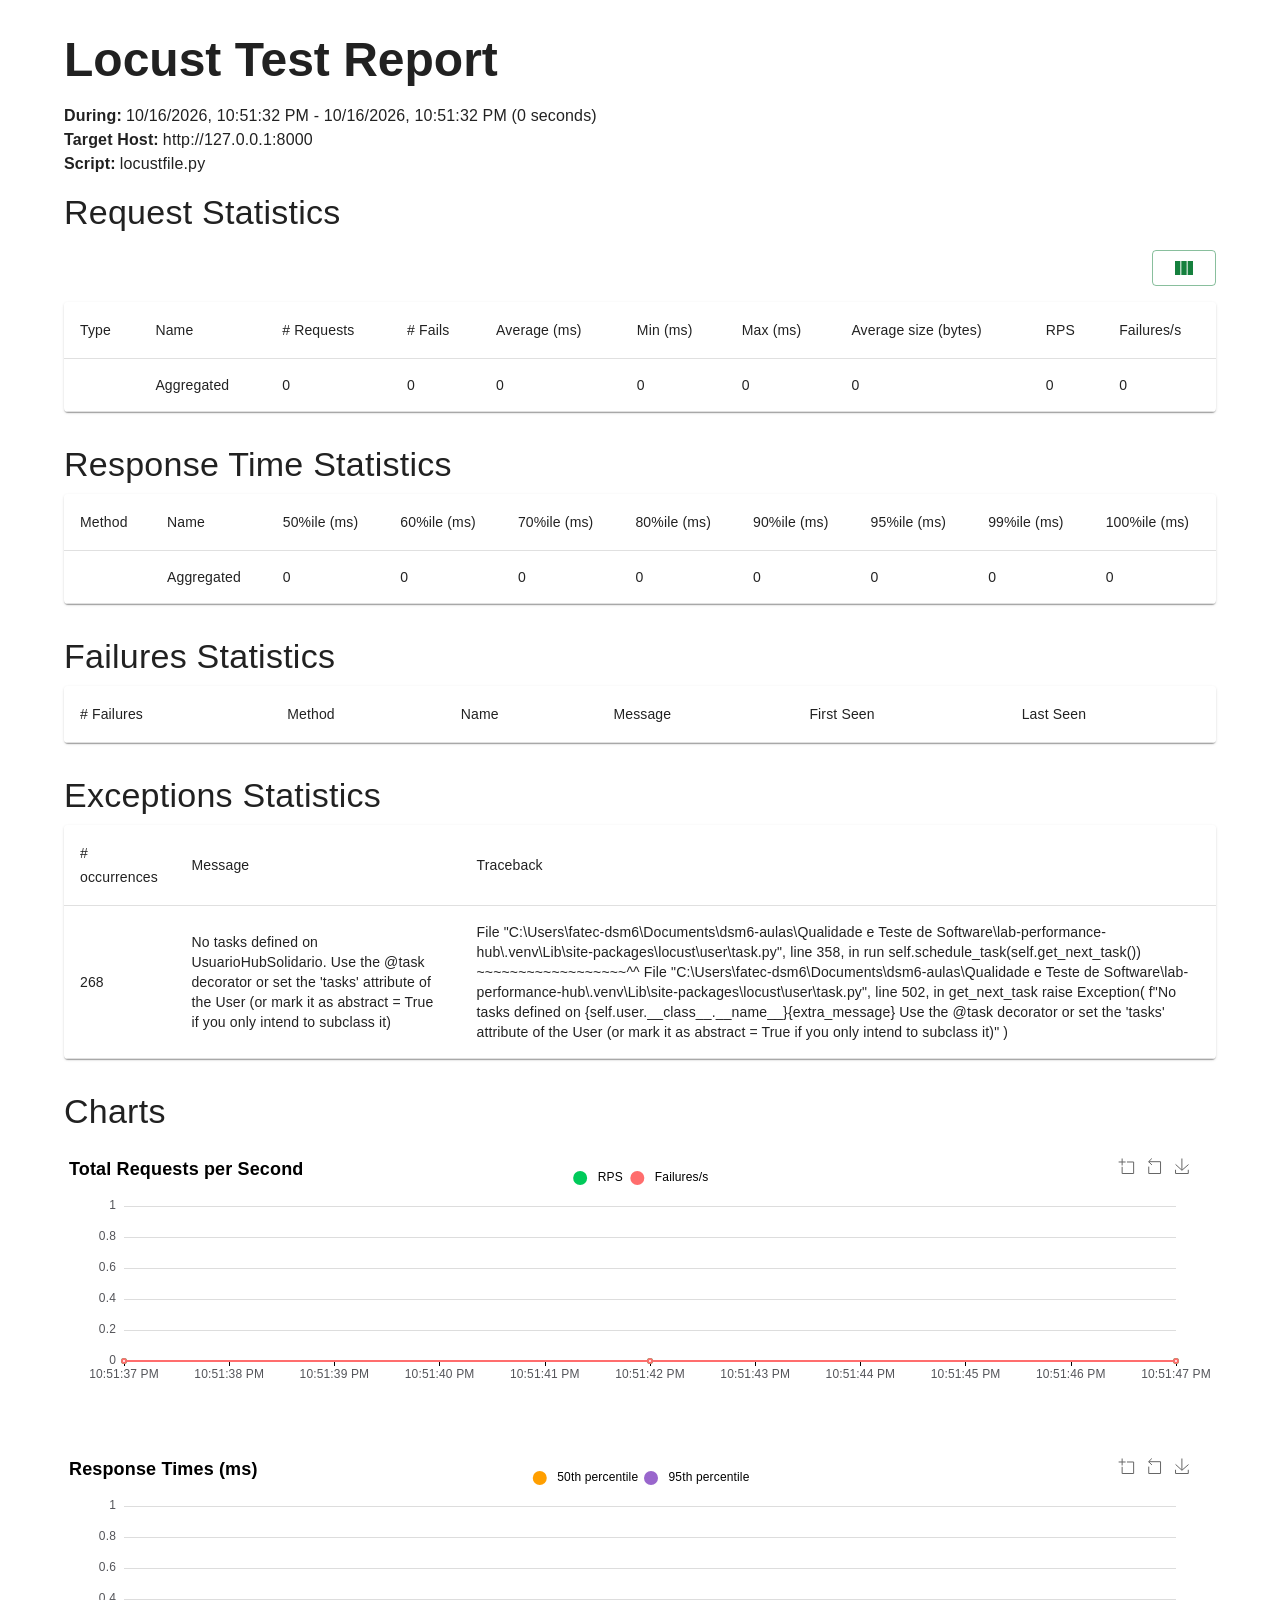
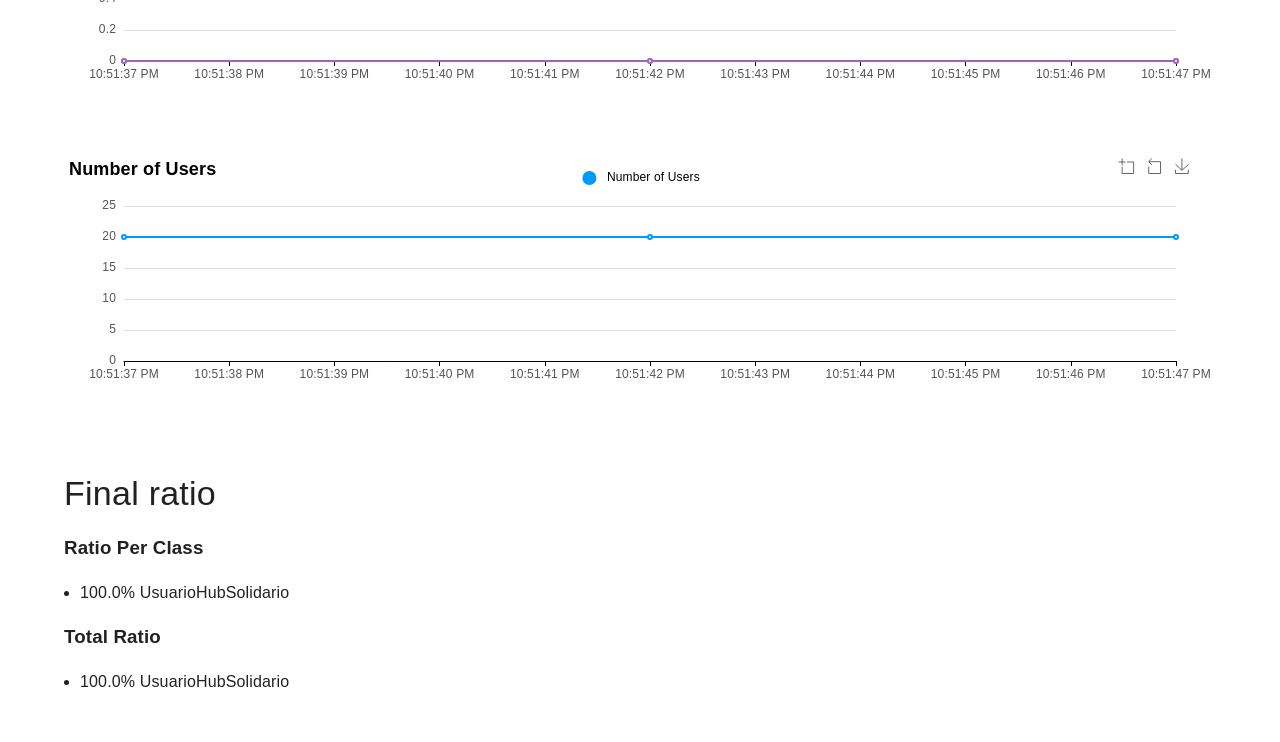
==== Qualidade e Teste de Software/lab-performance-hub/relatorio_otimizado.html @ 02cba09c ":sparkles: feat: adicao do arquivo test" ====
<!DOCTYPE html>
<html lang="en">
  
  <head>
    <meta charset="utf-8" />
    <link rel="shortcut icon" href="../../assets/favicon-light.png" media="(prefers-color-scheme: light)">
    <link rel="shortcut icon" href="../../assets/favicon-dark.png" media="(prefers-color-scheme: dark)">
    <meta name="viewport" content="width=device-width, initial-scale=1" />
    <meta name="theme-color" content="#000000" />

    <title>Locust</title>
    <script type="module" crossorigin>var e=Object.create,t=Object.defineProperty,n=Object.getOwnPropertyDescriptor,r=Object.getOwnPropertyNames,i=Object.getPrototypeOf,o=Object.prototype.hasOwnProperty,a=(e,t)=>()=>(t||(e((t={exports:{}}).exports,t),e=null),t.exports),s=(e,n)=>{let r={};for(var i in e)t(r,i,{get:e[i],enumerable:!0});return n||t(r,Symbol.toStringTag,{value:"Module"}),r},l=(a,s,l)=>(l=null!=a?e(i(a)):{},((e,i,a,s)=>{if(i&&"object"==typeof i||"function"==typeof i)for(var l,u=r(i),c=0,d=u.length;c<d;c++)l=u[c],o.call(e,l)||l===a||t(e,l,{get:(e=>i[e]).bind(null,l),enumerable:!(s=n(i,l))||s.enumerable});return e})(!s&&a&&a.__esModule?l:t(l,"default",{value:a,enumerable:!0}),a));!function(){const e=document.createElement("link").relList;if(!(e&&e.supports&&e.supports("modulepreload"))){for(const e of document.querySelectorAll('link[rel="modulepreload"]'))t(e);new MutationObserver(e=>{for(const n of e)if("childList"===n.type)for(const e of n.addedNodes)"LINK"===e.tagName&&"modulepreload"===e.rel&&t(e)}).observe(document,{childList:!0,subtree:!0})}function t(e){if(e.ep)return;e.ep=!0;const t=function(e){const t={};return e.integrity&&(t.integrity=e.integrity),e.referrerPolicy&&(t.referrerPolicy=e.referrerPolicy),"use-credentials"===e.crossOrigin?t.credentials="include":"anonymous"===e.crossOrigin?t.credentials="omit":t.credentials="same-origin",t}(e);fetch(e.href,t)}}();var u=a(e=>{function t(e,t){var n=e.length;e.push(t);e:for(;0<n;){var r=n-1>>>1,o=e[r];if(!(0<i(o,t)))break e;e[r]=t,e[n]=o,n=r}}function n(e){return 0===e.length?null:e[0]}function r(e){if(0===e.length)return null;var t=e[0],n=e.pop();if(n!==t){e[0]=n;e:for(var r=0,o=e.length,a=o>>>1;r<a;){var s=2*(r+1)-1,l=e[s],u=s+1,c=e[u];if(0>i(l,n))u<o&&0>i(c,l)?(e[r]=c,e[u]=n,r=u):(e[r]=l,e[s]=n,r=s);else{if(!(u<o&&0>i(c,n)))break e;e[r]=c,e[u]=n,r=u}}}return t}function i(e,t){var n=e.sortIndex-t.sortIndex;return 0!==n?n:e.id-t.id}if(e.unstable_now=void 0,"object"==typeof performance&&"function"==typeof performance.now){var o=performance;e.unstable_now=function(){return o.now()}}else{var a=Date,s=a.now();e.unstable_now=function(){return a.now()-s}}var l=[],u=[],c=1,d=null,f=3,h=!1,p=!1,g=!1,m=!1,y="function"==typeof setTimeout?setTimeout:null,v="function"==typeof clearTimeout?clearTimeout:null,b="undefined"!=typeof setImmediate?setImmediate:null;function x(e){for(var i=n(u);null!==i;){if(null===i.callback)r(u);else{if(!(i.startTime<=e))break;r(u),i.sortIndex=i.expirationTime,t(l,i)}i=n(u)}}function _(e){if(g=!1,x(e),!p)if(null!==n(l))p=!0,S||(S=!0,w());else{var t=n(u);null!==t&&A(_,t.startTime-e)}}var w,S=!1,k=-1,C=5,T=-1;function M(){return!!m||!(e.unstable_now()-T<C)}function I(){if(m=!1,S){var t=e.unstable_now();T=t;var i=!0;try{e:{p=!1,g&&(g=!1,v(k),k=-1),h=!0;var o=f;try{t:{for(x(t),d=n(l);null!==d&&!(d.expirationTime>t&&M());){var a=d.callback;if("function"==typeof a){d.callback=null,f=d.priorityLevel;var s=a(d.expirationTime<=t);if(t=e.unstable_now(),"function"==typeof s){d.callback=s,x(t),i=!0;break t}d===n(l)&&r(l),x(t)}else r(l);d=n(l)}if(null!==d)i=!0;else{var c=n(u);null!==c&&A(_,c.startTime-t),i=!1}}break e}finally{d=null,f=o,h=!1}i=void 0}}finally{i?w():S=!1}}}if("function"==typeof b)w=function(){b(I)};else if("undefined"!=typeof MessageChannel){var P=new MessageChannel,D=P.port2;P.port1.onmessage=I,w=function(){D.postMessage(null)}}else w=function(){y(I,0)};function A(t,n){k=y(function(){t(e.unstable_now())},n)}e.unstable_IdlePriority=5,e.unstable_ImmediatePriority=1,e.unstable_LowPriority=4,e.unstable_NormalPriority=3,e.unstable_Profiling=null,e.unstable_UserBlockingPriority=2,e.unstable_cancelCallback=function(e){e.callback=null},e.unstable_forceFrameRate=function(e){0>e||125<e?console.error("forceFrameRate takes a positive int between 0 and 125, forcing frame rates higher than 125 fps is not supported"):C=0<e?Math.floor(1e3/e):5},e.unstable_getCurrentPriorityLevel=function(){return f},e.unstable_next=function(e){switch(f){case 1:case 2:case 3:var t=3;break;default:t=f}var n=f;f=t;try{return e()}finally{f=n}},e.unstable_requestPaint=function(){m=!0},e.unstable_runWithPriority=function(e,t){switch(e){case 1:case 2:case 3:case 4:case 5:break;default:e=3}var n=f;f=e;try{return t()}finally{f=n}},e.unstable_scheduleCallback=function(r,i,o){var a=e.unstable_now();switch("object"==typeof o&&null!==o?o="number"==typeof(o=o.delay)&&0<o?a+o:a:o=a,r){case 1:var s=-1;break;case 2:s=250;break;case 5:s=1073741823;break;case 4:s=1e4;break;default:s=5e3}return r={id:c++,callback:i,priorityLevel:r,startTime:o,expirationTime:s=o+s,sortIndex:-1},o>a?(r.sortIndex=o,t(u,r),null===n(l)&&r===n(u)&&(g?(v(k),k=-1):g=!0,A(_,o-a))):(r.sortIndex=s,t(l,r),p||h||(p=!0,S||(S=!0,w()))),r},e.unstable_shouldYield=M,e.unstable_wrapCallback=function(e){var t=f;return function(){var n=f;f=t;try{return e.apply(this,arguments)}finally{f=n}}}}),c=a((e,t)=>{t.exports=u()}),d=a(e=>{var t=Symbol.for("react.transitional.element"),n=Symbol.for("react.portal"),r=Symbol.for("react.fragment"),i=Symbol.for("react.strict_mode"),o=Symbol.for("react.profiler"),a=Symbol.for("react.consumer"),s=Symbol.for("react.context"),l=Symbol.for("react.forward_ref"),u=Symbol.for("react.suspense"),c=Symbol.for("react.memo"),d=Symbol.for("react.lazy"),f=Symbol.for("react.activity"),h=Symbol.iterator;var p={isMounted:function(){return!1},enqueueForceUpdate:function(){},enqueueReplaceState:function(){},enqueueSetState:function(){}},g=Object.assign,m={};function y(e,t,n){this.props=e,this.context=t,this.refs=m,this.updater=n||p}function v(){}function b(e,t,n){this.props=e,this.context=t,this.refs=m,this.updater=n||p}y.prototype.isReactComponent={},y.prototype.setState=function(e,t){if("object"!=typeof e&&"function"!=typeof e&&null!=e)throw Error("takes an object of state variables to update or a function which returns an object of state variables.");this.updater.enqueueSetState(this,e,t,"setState")},y.prototype.forceUpdate=function(e){this.updater.enqueueForceUpdate(this,e,"forceUpdate")},v.prototype=y.prototype;var x=b.prototype=new v;x.constructor=b,g(x,y.prototype),x.isPureReactComponent=!0;var _=Array.isArray;function w(){}var S={H:null,A:null,T:null,S:null},k=Object.prototype.hasOwnProperty;function C(e,n,r){var i=r.ref;return{$$typeof:t,type:e,key:n,ref:void 0!==i?i:null,props:r}}function T(e){return"object"==typeof e&&null!==e&&e.$$typeof===t}var M=/\/+/g;function I(e,t){return"object"==typeof e&&null!==e&&null!=e.key?function(e){var t={"=":"=0",":":"=2"};return"$"+e.replace(/[=:]/g,function(e){return t[e]})}(""+e.key):t.toString(36)}function P(e,r,i,o,a){var s=typeof e;"undefined"!==s&&"boolean"!==s||(e=null);var l,u,c=!1;if(null===e)c=!0;else switch(s){case"bigint":case"string":case"number":c=!0;break;case"object":switch(e.$$typeof){case t:case n:c=!0;break;case d:return P((c=e._init)(e._payload),r,i,o,a)}}if(c)return a=a(e),c=""===o?"."+I(e,0):o,_(a)?(i="",null!=c&&(i=c.replace(M,"$&/")+"/"),P(a,r,i,"",function(e){return e})):null!=a&&(T(a)&&(l=a,u=i+(null==a.key||e&&e.key===a.key?"":(""+a.key).replace(M,"$&/")+"/")+c,a=C(l.type,u,l.props)),r.push(a)),1;c=0;var f,p=""===o?".":o+":";if(_(e))for(var g=0;g<e.length;g++)c+=P(o=e[g],r,i,s=p+I(o,g),a);else if("function"==typeof(g=null===(f=e)||"object"!=typeof f?null:"function"==typeof(f=h&&f[h]||f["@@iterator"])?f:null))for(e=g.call(e),g=0;!(o=e.next()).done;)c+=P(o=o.value,r,i,s=p+I(o,g++),a);else if("object"===s){if("function"==typeof e.then)return P(function(e){switch(e.status){case"fulfilled":return e.value;case"rejected":throw e.reason;default:switch("string"==typeof e.status?e.then(w,w):(e.status="pending",e.then(function(t){"pending"===e.status&&(e.status="fulfilled",e.value=t)},function(t){"pending"===e.status&&(e.status="rejected",e.reason=t)})),e.status){case"fulfilled":return e.value;case"rejected":throw e.reason}}throw e}(e),r,i,o,a);throw r=String(e),Error("Objects are not valid as a React child (found: "+("[object Object]"===r?"object with keys {"+Object.keys(e).join(", ")+"}":r)+"). If you meant to render a collection of children, use an array instead.")}return c}function D(e,t,n){if(null==e)return e;var r=[],i=0;return P(e,r,"","",function(e){return t.call(n,e,i++)}),r}function A(e){if(-1===e._status){var t=e._result;(t=t()).then(function(t){0!==e._status&&-1!==e._status||(e._status=1,e._result=t)},function(t){0!==e._status&&-1!==e._status||(e._status=2,e._result=t)}),-1===e._status&&(e._status=0,e._result=t)}if(1===e._status)return e._result.default;throw e._result}var E="function"==typeof reportError?reportError:function(e){if("object"==typeof window&&"function"==typeof window.ErrorEvent){var t=new window.ErrorEvent("error",{bubbles:!0,cancelable:!0,message:"object"==typeof e&&null!==e&&"string"==typeof e.message?String(e.message):String(e),error:e});if(!window.dispatchEvent(t))return}else if("object"==typeof process&&"function"==typeof process.emit)return void process.emit("uncaughtException",e);console.error(e)},L={map:D,forEach:function(e,t,n){D(e,function(){t.apply(this,arguments)},n)},count:function(e){var t=0;return D(e,function(){t++}),t},toArray:function(e){return D(e,function(e){return e})||[]},only:function(e){if(!T(e))throw Error("React.Children.only expected to receive a single React element child.");return e}};e.Activity=f,e.Children=L,e.Component=y,e.Fragment=r,e.Profiler=o,e.PureComponent=b,e.StrictMode=i,e.Suspense=u,e.__CLIENT_INTERNALS_DO_NOT_USE_OR_WARN_USERS_THEY_CANNOT_UPGRADE=S,e.__COMPILER_RUNTIME={__proto__:null,c:function(e){return S.H.useMemoCache(e)}},e.cache=function(e){return function(){return e.apply(null,arguments)}},e.cacheSignal=function(){return null},e.cloneElement=function(e,t,n){if(null==e)throw Error("The argument must be a React element, but you passed "+e+".");var r=g({},e.props),i=e.key;if(null!=t)for(o in void 0!==t.key&&(i=""+t.key),t)!k.call(t,o)||"key"===o||"__self"===o||"__source"===o||"ref"===o&&void 0===t.ref||(r[o]=t[o]);var o=arguments.length-2;if(1===o)r.children=n;else if(1<o){for(var a=Array(o),s=0;s<o;s++)a[s]=arguments[s+2];r.children=a}return C(e.type,i,r)},e.createContext=function(e){return(e={$$typeof:s,_currentValue:e,_currentValue2:e,_threadCount:0,Provider:null,Consumer:null}).Provider=e,e.Consumer={$$typeof:a,_context:e},e},e.createElement=function(e,t,n){var r,i={},o=null;if(null!=t)for(r in void 0!==t.key&&(o=""+t.key),t)k.call(t,r)&&"key"!==r&&"__self"!==r&&"__source"!==r&&(i[r]=t[r]);var a=arguments.length-2;if(1===a)i.children=n;else if(1<a){for(var s=Array(a),l=0;l<a;l++)s[l]=arguments[l+2];i.children=s}if(e&&e.defaultProps)for(r in a=e.defaultProps)void 0===i[r]&&(i[r]=a[r]);return C(e,o,i)},e.createRef=function(){return{current:null}},e.forwardRef=function(e){return{$$typeof:l,render:e}},e.isValidElement=T,e.lazy=function(e){return{$$typeof:d,_payload:{_status:-1,_result:e},_init:A}},e.memo=function(e,t){return{$$typeof:c,type:e,compare:void 0===t?null:t}},e.startTransition=function(e){var t=S.T,n={};S.T=n;try{var r=e(),i=S.S;null!==i&&i(n,r),"object"==typeof r&&null!==r&&"function"==typeof r.then&&r.then(w,E)}catch(yy){E(yy)}finally{null!==t&&null!==n.types&&(t.types=n.types),S.T=t}},e.unstable_useCacheRefresh=function(){return S.H.useCacheRefresh()},e.use=function(e){return S.H.use(e)},e.useActionState=function(e,t,n){return S.H.useActionState(e,t,n)},e.useCallback=function(e,t){return S.H.useCallback(e,t)},e.useContext=function(e){return S.H.useContext(e)},e.useDebugValue=function(){},e.useDeferredValue=function(e,t){return S.H.useDeferredValue(e,t)},e.useEffect=function(e,t){return S.H.useEffect(e,t)},e.useEffectEvent=function(e){return S.H.useEffectEvent(e)},e.useId=function(){return S.H.useId()},e.useImperativeHandle=function(e,t,n){return S.H.useImperativeHandle(e,t,n)},e.useInsertionEffect=function(e,t){return S.H.useInsertionEffect(e,t)},e.useLayoutEffect=function(e,t){return S.H.useLayoutEffect(e,t)},e.useMemo=function(e,t){return S.H.useMemo(e,t)},e.useOptimistic=function(e,t){return S.H.useOptimistic(e,t)},e.useReducer=function(e,t,n){return S.H.useReducer(e,t,n)},e.useRef=function(e){return S.H.useRef(e)},e.useState=function(e){return S.H.useState(e)},e.useSyncExternalStore=function(e,t,n){return S.H.useSyncExternalStore(e,t,n)},e.useTransition=function(){return S.H.useTransition()},e.version="19.2.7"}),f=a((e,t)=>{t.exports=d()}),h=a(e=>{var t=f();function n(e){var t="https://react.dev/errors/"+e;if(1<arguments.length){t+="?args[]="+encodeURIComponent(arguments[1]);for(var n=2;n<arguments.length;n++)t+="&args[]="+encodeURIComponent(arguments[n])}return"Minified React error #"+e+"; visit "+t+" for the full message or use the non-minified dev environment for full errors and additional helpful warnings."}function r(){}var i={d:{f:r,r:function(){throw Error(n(522))},D:r,C:r,L:r,m:r,X:r,S:r,M:r},p:0,findDOMNode:null},o=Symbol.for("react.portal");var a=t.__CLIENT_INTERNALS_DO_NOT_USE_OR_WARN_USERS_THEY_CANNOT_UPGRADE;function s(e,t){return"font"===e?"":"string"==typeof t?"use-credentials"===t?t:"":void 0}e.__DOM_INTERNALS_DO_NOT_USE_OR_WARN_USERS_THEY_CANNOT_UPGRADE=i,e.createPortal=function(e,t){var r=2<arguments.length&&void 0!==arguments[2]?arguments[2]:null;if(!t||1!==t.nodeType&&9!==t.nodeType&&11!==t.nodeType)throw Error(n(299));return function(e,t,n){var r=3<arguments.length&&void 0!==arguments[3]?arguments[3]:null;return{$$typeof:o,key:null==r?null:""+r,children:e,containerInfo:t,implementation:n}}(e,t,null,r)},e.flushSync=function(e){var t=a.T,n=i.p;try{if(a.T=null,i.p=2,e)return e()}finally{a.T=t,i.p=n,i.d.f()}},e.preconnect=function(e,t){"string"==typeof e&&(t?t="string"==typeof(t=t.crossOrigin)?"use-credentials"===t?t:"":void 0:t=null,i.d.C(e,t))},e.prefetchDNS=function(e){"string"==typeof e&&i.d.D(e)},e.preinit=function(e,t){if("string"==typeof e&&t&&"string"==typeof t.as){var n=t.as,r=s(n,t.crossOrigin),o="string"==typeof t.integrity?t.integrity:void 0,a="string"==typeof t.fetchPriority?t.fetchPriority:void 0;"style"===n?i.d.S(e,"string"==typeof t.precedence?t.precedence:void 0,{crossOrigin:r,integrity:o,fetchPriority:a}):"script"===n&&i.d.X(e,{crossOrigin:r,integrity:o,fetchPriority:a,nonce:"string"==typeof t.nonce?t.nonce:void 0})}},e.preinitModule=function(e,t){if("string"==typeof e)if("object"==typeof t&&null!==t){if(null==t.as||"script"===t.as){var n=s(t.as,t.crossOrigin);i.d.M(e,{crossOrigin:n,integrity:"string"==typeof t.integrity?t.integrity:void 0,nonce:"string"==typeof t.nonce?t.nonce:void 0})}}else t??i.d.M(e)},e.preload=function(e,t){if("string"==typeof e&&"object"==typeof t&&null!==t&&"string"==typeof t.as){var n=t.as,r=s(n,t.crossOrigin);i.d.L(e,n,{crossOrigin:r,integrity:"string"==typeof t.integrity?t.integrity:void 0,nonce:"string"==typeof t.nonce?t.nonce:void 0,type:"string"==typeof t.type?t.type:void 0,fetchPriority:"string"==typeof t.fetchPriority?t.fetchPriority:void 0,referrerPolicy:"string"==typeof t.referrerPolicy?t.referrerPolicy:void 0,imageSrcSet:"string"==typeof t.imageSrcSet?t.imageSrcSet:void 0,imageSizes:"string"==typeof t.imageSizes?t.imageSizes:void 0,media:"string"==typeof t.media?t.media:void 0})}},e.preloadModule=function(e,t){if("string"==typeof e)if(t){var n=s(t.as,t.crossOrigin);i.d.m(e,{as:"string"==typeof t.as&&"script"!==t.as?t.as:void 0,crossOrigin:n,integrity:"string"==typeof t.integrity?t.integrity:void 0})}else i.d.m(e)},e.requestFormReset=function(e){i.d.r(e)},e.unstable_batchedUpdates=function(e,t){return e(t)},e.useFormState=function(e,t,n){return a.H.useFormState(e,t,n)},e.useFormStatus=function(){return a.H.useHostTransitionStatus()},e.version="19.2.7"}),p=a((e,t)=>{!function e(){if("undefined"!=typeof __REACT_DEVTOOLS_GLOBAL_HOOK__&&"function"==typeof __REACT_DEVTOOLS_GLOBAL_HOOK__.checkDCE)try{__REACT_DEVTOOLS_GLOBAL_HOOK__.checkDCE(e)}catch(t){console.error(t)}}(),t.exports=h()}),g=a(e=>{var t=c(),n=f(),r=p();function i(e){var t="https://react.dev/errors/"+e;if(1<arguments.length){t+="?args[]="+encodeURIComponent(arguments[1]);for(var n=2;n<arguments.length;n++)t+="&args[]="+encodeURIComponent(arguments[n])}return"Minified React error #"+e+"; visit "+t+" for the full message or use the non-minified dev environment for full errors and additional helpful warnings."}function o(e){var t=e,n=e;if(e.alternate)for(;t.return;)t=t.return;else{e=t;do{!!(4098&(t=e).flags)&&(n=t.return),e=t.return}while(e)}return 3===t.tag?n:null}function a(e){if(13===e.tag){var t=e.memoizedState;if(null===t&&(null!==(e=e.alternate)&&(t=e.memoizedState)),null!==t)return t.dehydrated}return null}function s(e){if(31===e.tag){var t=e.memoizedState;if(null===t&&(null!==(e=e.alternate)&&(t=e.memoizedState)),null!==t)return t.dehydrated}return null}function l(e){if(o(e)!==e)throw Error(i(188))}function u(e){var t=e.tag;if(5===t||26===t||27===t||6===t)return e;for(e=e.child;null!==e;){if(null!==(t=u(e)))return t;e=e.sibling}return null}var d=Object.assign,h=Symbol.for("react.element"),g=Symbol.for("react.transitional.element"),m=Symbol.for("react.portal"),y=Symbol.for("react.fragment"),v=Symbol.for("react.strict_mode"),b=Symbol.for("react.profiler"),x=Symbol.for("react.consumer"),_=Symbol.for("react.context"),w=Symbol.for("react.forward_ref"),S=Symbol.for("react.suspense"),k=Symbol.for("react.suspense_list"),C=Symbol.for("react.memo"),T=Symbol.for("react.lazy"),M=Symbol.for("react.activity"),I=Symbol.for("react.memo_cache_sentinel"),P=Symbol.iterator;function D(e){return null===e||"object"!=typeof e?null:"function"==typeof(e=P&&e[P]||e["@@iterator"])?e:null}var A=Symbol.for("react.client.reference");function E(e){if(null==e)return null;if("function"==typeof e)return e.$$typeof===A?null:e.displayName||e.name||null;if("string"==typeof e)return e;switch(e){case y:return"Fragment";case b:return"Profiler";case v:return"StrictMode";case S:return"Suspense";case k:return"SuspenseList";case M:return"Activity"}if("object"==typeof e)switch(e.$$typeof){case m:return"Portal";case _:return e.displayName||"Context";case x:return(e._context.displayName||"Context")+".Consumer";case w:var t=e.render;return(e=e.displayName)||(e=""!==(e=t.displayName||t.name||"")?"ForwardRef("+e+")":"ForwardRef"),e;case C:return null!==(t=e.displayName||null)?t:E(e.type)||"Memo";case T:t=e._payload,e=e._init;try{return E(e(t))}catch(n){}}return null}var L=Array.isArray,R=n.__CLIENT_INTERNALS_DO_NOT_USE_OR_WARN_USERS_THEY_CANNOT_UPGRADE,O=r.__DOM_INTERNALS_DO_NOT_USE_OR_WARN_USERS_THEY_CANNOT_UPGRADE,z={pending:!1,data:null,method:null,action:null},N=[],B=-1;function F(e){return{current:e}}function V(e){0>B||(e.current=N[B],N[B]=null,B--)}function $(e,t){B++,N[B]=e.current,e.current=t}var H,j,W=F(null),U=F(null),G=F(null),X=F(null);function q(e,t){switch($(G,t),$(U,e),$(W,null),t.nodeType){case 9:case 11:e=(e=t.documentElement)&&(e=e.namespaceURI)?yd(e):0;break;default:if(e=t.tagName,t=t.namespaceURI)e=vd(t=yd(t),e);else switch(e){case"svg":e=1;break;case"math":e=2;break;default:e=0}}V(W),$(W,e)}function Y(){V(W),V(U),V(G)}function Z(e){null!==e.memoizedState&&$(X,e);var t=W.current,n=vd(t,e.type);t!==n&&($(U,e),$(W,n))}function K(e){U.current===e&&(V(W),V(U)),X.current===e&&(V(X),df._currentValue=z)}function Q(e){if(void 0===H)try{throw Error()}catch(n){var t=n.stack.trim().match(/\n( *(at )?)/);H=t&&t[1]||"",j=-1<n.stack.indexOf("\n    at")?" (<anonymous>)":-1<n.stack.indexOf("@")?"@unknown:0:0":""}return"\n"+H+e+j}var J=!1;function ee(e,t){if(!e||J)return"";J=!0;var n=Error.prepareStackTrace;Error.prepareStackTrace=void 0;try{var r={DetermineComponentFrameRoot:function(){try{if(t){var n=function(){throw Error()};if(Object.defineProperty(n.prototype,"props",{set:function(){throw Error()}}),"object"==typeof Reflect&&Reflect.construct){try{Reflect.construct(n,[])}catch(i){var r=i}Reflect.construct(e,[],n)}else{try{n.call()}catch(o){r=o}e.call(n.prototype)}}else{try{throw Error()}catch(a){r=a}(n=e())&&"function"==typeof n.catch&&n.catch(function(){})}}catch(s){if(s&&r&&"string"==typeof s.stack)return[s.stack,r.stack]}return[null,null]}};r.DetermineComponentFrameRoot.displayName="DetermineComponentFrameRoot";var i=Object.getOwnPropertyDescriptor(r.DetermineComponentFrameRoot,"name");i&&i.configurable&&Object.defineProperty(r.DetermineComponentFrameRoot,"name",{value:"DetermineComponentFrameRoot"});var o=r.DetermineComponentFrameRoot(),a=o[0],s=o[1];if(a&&s){var l=a.split("\n"),u=s.split("\n");for(i=r=0;r<l.length&&!l[r].includes("DetermineComponentFrameRoot");)r++;for(;i<u.length&&!u[i].includes("DetermineComponentFrameRoot");)i++;if(r===l.length||i===u.length)for(r=l.length-1,i=u.length-1;1<=r&&0<=i&&l[r]!==u[i];)i--;for(;1<=r&&0<=i;r--,i--)if(l[r]!==u[i]){if(1!==r||1!==i)do{if(r--,0>--i||l[r]!==u[i]){var c="\n"+l[r].replace(" at new "," at ");return e.displayName&&c.includes("<anonymous>")&&(c=c.replace("<anonymous>",e.displayName)),c}}while(1<=r&&0<=i);break}}}finally{J=!1,Error.prepareStackTrace=n}return(n=e?e.displayName||e.name:"")?Q(n):""}function te(e,t){switch(e.tag){case 26:case 27:case 5:return Q(e.type);case 16:return Q("Lazy");case 13:return e.child!==t&&null!==t?Q("Suspense Fallback"):Q("Suspense");case 19:return Q("SuspenseList");case 0:case 15:return ee(e.type,!1);case 11:return ee(e.type.render,!1);case 1:return ee(e.type,!0);case 31:return Q("Activity");default:return""}}function ne(e){try{var t="",n=null;do{t+=te(e,n),n=e,e=e.return}while(e);return t}catch(r){return"\nError generating stack: "+r.message+"\n"+r.stack}}var re=Object.prototype.hasOwnProperty,ie=t.unstable_scheduleCallback,oe=t.unstable_cancelCallback,ae=t.unstable_shouldYield,se=t.unstable_requestPaint,le=t.unstable_now,ue=t.unstable_getCurrentPriorityLevel,ce=t.unstable_ImmediatePriority,de=t.unstable_UserBlockingPriority,fe=t.unstable_NormalPriority,he=t.unstable_LowPriority,pe=t.unstable_IdlePriority,ge=t.log,me=t.unstable_setDisableYieldValue,ye=null,ve=null;function be(e){if("function"==typeof ge&&me(e),ve&&"function"==typeof ve.setStrictMode)try{ve.setStrictMode(ye,e)}catch(t){}}var xe=Math.clz32?Math.clz32:function(e){return 0===(e>>>=0)?32:31-(_e(e)/we|0)|0},_e=Math.log,we=Math.LN2;var Se=256,ke=262144,Ce=4194304;function Te(e){var t=42&e;if(0!==t)return t;switch(e&-e){case 1:return 1;case 2:return 2;case 4:return 4;case 8:return 8;case 16:return 16;case 32:return 32;case 64:return 64;case 128:return 128;case 256:case 512:case 1024:case 2048:case 4096:case 8192:case 16384:case 32768:case 65536:case 131072:return 261888&e;case 262144:case 524288:case 1048576:case 2097152:return 3932160&e;case 4194304:case 8388608:case 16777216:case 33554432:return 62914560&e;case 67108864:return 67108864;case 134217728:return 134217728;case 268435456:return 268435456;case 536870912:return 536870912;case 1073741824:return 0;default:return e}}function Me(e,t,n){var r=e.pendingLanes;if(0===r)return 0;var i=0,o=e.suspendedLanes,a=e.pingedLanes;e=e.warmLanes;var s=134217727&r;return 0!==s?0!==(r=s&~o)?i=Te(r):0!==(a&=s)?i=Te(a):n||0!==(n=s&~e)&&(i=Te(n)):0!==(s=r&~o)?i=Te(s):0!==a?i=Te(a):n||0!==(n=r&~e)&&(i=Te(n)),0===i?0:0!==t&&t!==i&&0===(t&o)&&((o=i&-i)>=(n=t&-t)||32===o&&4194048&n)?t:i}function Ie(e,t){return 0===(e.pendingLanes&~(e.suspendedLanes&~e.pingedLanes)&t)}function Pe(e,t){switch(e){case 1:case 2:case 4:case 8:case 64:return t+250;case 16:case 32:case 128:case 256:case 512:case 1024:case 2048:case 4096:case 8192:case 16384:case 32768:case 65536:case 131072:case 262144:case 524288:case 1048576:case 2097152:return t+5e3;default:return-1}}function De(){var e=Ce;return!(62914560&(Ce<<=1))&&(Ce=4194304),e}function Ae(e){for(var t=[],n=0;31>n;n++)t.push(e);return t}function Ee(e,t){e.pendingLanes|=t,268435456!==t&&(e.suspendedLanes=0,e.pingedLanes=0,e.warmLanes=0)}function Le(e,t,n){e.pendingLanes|=t,e.suspendedLanes&=~t;var r=31-xe(t);e.entangledLanes|=t,e.entanglements[r]=1073741824|e.entanglements[r]|261930&n}function Re(e,t){var n=e.entangledLanes|=t;for(e=e.entanglements;n;){var r=31-xe(n),i=1<<r;i&t|e[r]&t&&(e[r]|=t),n&=~i}}function Oe(e,t){var n=t&-t;return 0!==((n=42&n?1:ze(n))&(e.suspendedLanes|t))?0:n}function ze(e){switch(e){case 2:e=1;break;case 8:e=4;break;case 32:e=16;break;case 256:case 512:case 1024:case 2048:case 4096:case 8192:case 16384:case 32768:case 65536:case 131072:case 262144:case 524288:case 1048576:case 2097152:case 4194304:case 8388608:case 16777216:case 33554432:e=128;break;case 268435456:e=134217728;break;default:e=0}return e}function Ne(e){return 2<(e&=-e)?8<e?134217727&e?32:268435456:8:2}function Be(){var e=O.p;return 0!==e?e:void 0===(e=window.event)?32:Cf(e.type)}function Fe(e,t){var n=O.p;try{return O.p=e,t()}finally{O.p=n}}var Ve=Math.random().toString(36).slice(2),$e="__reactFiber$"+Ve,He="__reactProps$"+Ve,je="__reactContainer$"+Ve,We="__reactEvents$"+Ve,Ue="__reactListeners$"+Ve,Ge="__reactHandles$"+Ve,Xe="__reactResources$"+Ve,qe="__reactMarker$"+Ve;function Ye(e){delete e[$e],delete e[He],delete e[We],delete e[Ue],delete e[Ge]}function Ze(e){var t=e[$e];if(t)return t;for(var n=e.parentNode;n;){if(t=n[je]||n[$e]){if(n=t.alternate,null!==t.child||null!==n&&null!==n.child)for(e=zd(e);null!==e;){if(n=e[$e])return n;e=zd(e)}return t}n=(e=n).parentNode}return null}function Ke(e){if(e=e[$e]||e[je]){var t=e.tag;if(5===t||6===t||13===t||31===t||26===t||27===t||3===t)return e}return null}function Qe(e){var t=e.tag;if(5===t||26===t||27===t||6===t)return e.stateNode;throw Error(i(33))}function Je(e){var t=e[Xe];return t||(t=e[Xe]={hoistableStyles:new Map,hoistableScripts:new Map}),t}function et(e){e[qe]=!0}var tt=new Set,nt={};function rt(e,t){it(e,t),it(e+"Capture",t)}function it(e,t){for(nt[e]=t,e=0;e<t.length;e++)tt.add(t[e])}var ot=RegExp("^[:A-Z_a-z\\u00C0-\\u00D6\\u00D8-\\u00F6\\u00F8-\\u02FF\\u0370-\\u037D\\u037F-\\u1FFF\\u200C-\\u200D\\u2070-\\u218F\\u2C00-\\u2FEF\\u3001-\\uD7FF\\uF900-\\uFDCF\\uFDF0-\\uFFFD][:A-Z_a-z\\u00C0-\\u00D6\\u00D8-\\u00F6\\u00F8-\\u02FF\\u0370-\\u037D\\u037F-\\u1FFF\\u200C-\\u200D\\u2070-\\u218F\\u2C00-\\u2FEF\\u3001-\\uD7FF\\uF900-\\uFDCF\\uFDF0-\\uFFFD\\-.0-9\\u00B7\\u0300-\\u036F\\u203F-\\u2040]*$"),at={},st={};function lt(e,t,n){if(i=t,re.call(st,i)||!re.call(at,i)&&(ot.test(i)?st[i]=!0:(at[i]=!0,0)))if(null===n)e.removeAttribute(t);else{switch(typeof n){case"undefined":case"function":case"symbol":return void e.removeAttribute(t);case"boolean":var r=t.toLowerCase().slice(0,5);if("data-"!==r&&"aria-"!==r)return void e.removeAttribute(t)}e.setAttribute(t,""+n)}var i}function ut(e,t,n){if(null===n)e.removeAttribute(t);else{switch(typeof n){case"undefined":case"function":case"symbol":case"boolean":return void e.removeAttribute(t)}e.setAttribute(t,""+n)}}function ct(e,t,n,r){if(null===r)e.removeAttribute(n);else{switch(typeof r){case"undefined":case"function":case"symbol":case"boolean":return void e.removeAttribute(n)}e.setAttributeNS(t,n,""+r)}}function dt(e){switch(typeof e){case"bigint":case"boolean":case"number":case"string":case"undefined":case"object":return e;default:return""}}function ft(e){var t=e.type;return(e=e.nodeName)&&"input"===e.toLowerCase()&&("checkbox"===t||"radio"===t)}function ht(e){if(!e._valueTracker){var t=ft(e)?"checked":"value";e._valueTracker=function(e,t,n){var r=Object.getOwnPropertyDescriptor(e.constructor.prototype,t);if(!e.hasOwnProperty(t)&&void 0!==r&&"function"==typeof r.get&&"function"==typeof r.set){var i=r.get,o=r.set;return Object.defineProperty(e,t,{configurable:!0,get:function(){return i.call(this)},set:function(e){n=""+e,o.call(this,e)}}),Object.defineProperty(e,t,{enumerable:r.enumerable}),{getValue:function(){return n},setValue:function(e){n=""+e},stopTracking:function(){e._valueTracker=null,delete e[t]}}}}(e,t,""+e[t])}}function pt(e){if(!e)return!1;var t=e._valueTracker;if(!t)return!0;var n=t.getValue(),r="";return e&&(r=ft(e)?e.checked?"true":"false":e.value),(e=r)!==n&&(t.setValue(e),!0)}function gt(e){if(void 0===(e=e||("undefined"!=typeof document?document:void 0)))return null;try{return e.activeElement||e.body}catch(Nb){return e.body}}var mt=/[\n"\\]/g;function yt(e){return e.replace(mt,function(e){return"\\"+e.charCodeAt(0).toString(16)+" "})}function vt(e,t,n,r,i,o,a,s){e.name="",null!=a&&"function"!=typeof a&&"symbol"!=typeof a&&"boolean"!=typeof a?e.type=a:e.removeAttribute("type"),null!=t?"number"===a?(0===t&&""===e.value||e.value!=t)&&(e.value=""+dt(t)):e.value!==""+dt(t)&&(e.value=""+dt(t)):"submit"!==a&&"reset"!==a||e.removeAttribute("value"),null!=t?xt(e,a,dt(t)):null!=n?xt(e,a,dt(n)):null!=r&&e.removeAttribute("value"),null==i&&null!=o&&(e.defaultChecked=!!o),null!=i&&(e.checked=i&&"function"!=typeof i&&"symbol"!=typeof i),null!=s&&"function"!=typeof s&&"symbol"!=typeof s&&"boolean"!=typeof s?e.name=""+dt(s):e.removeAttribute("name")}function bt(e,t,n,r,i,o,a,s){if(null!=o&&"function"!=typeof o&&"symbol"!=typeof o&&"boolean"!=typeof o&&(e.type=o),null!=t||null!=n){if(("submit"===o||"reset"===o)&&null==t)return void ht(e);n=null!=n?""+dt(n):"",t=null!=t?""+dt(t):n,s||t===e.value||(e.value=t),e.defaultValue=t}r="function"!=typeof(r=null!=r?r:i)&&"symbol"!=typeof r&&!!r,e.checked=s?e.checked:!!r,e.defaultChecked=!!r,null!=a&&"function"!=typeof a&&"symbol"!=typeof a&&"boolean"!=typeof a&&(e.name=a),ht(e)}function xt(e,t,n){"number"===t&&gt(e.ownerDocument)===e||e.defaultValue===""+n||(e.defaultValue=""+n)}function _t(e,t,n,r){if(e=e.options,t){t={};for(var i=0;i<n.length;i++)t["$"+n[i]]=!0;for(n=0;n<e.length;n++)i=t.hasOwnProperty("$"+e[n].value),e[n].selected!==i&&(e[n].selected=i),i&&r&&(e[n].defaultSelected=!0)}else{for(n=""+dt(n),t=null,i=0;i<e.length;i++){if(e[i].value===n)return e[i].selected=!0,void(r&&(e[i].defaultSelected=!0));null!==t||e[i].disabled||(t=e[i])}null!==t&&(t.selected=!0)}}function wt(e,t,n){null==t||((t=""+dt(t))!==e.value&&(e.value=t),null!=n)?e.defaultValue=null!=n?""+dt(n):"":e.defaultValue!==t&&(e.defaultValue=t)}function St(e,t,n,r){if(null==t){if(null!=r){if(null!=n)throw Error(i(92));if(L(r)){if(1<r.length)throw Error(i(93));r=r[0]}n=r}n??="",t=n}n=dt(t),e.defaultValue=n,(r=e.textContent)===n&&""!==r&&null!==r&&(e.value=r),ht(e)}function kt(e,t){if(t){var n=e.firstChild;if(n&&n===e.lastChild&&3===n.nodeType)return void(n.nodeValue=t)}e.textContent=t}var Ct=new Set("animationIterationCount aspectRatio borderImageOutset borderImageSlice borderImageWidth boxFlex boxFlexGroup boxOrdinalGroup columnCount columns flex flexGrow flexPositive flexShrink flexNegative flexOrder gridArea gridRow gridRowEnd gridRowSpan gridRowStart gridColumn gridColumnEnd gridColumnSpan gridColumnStart fontWeight lineClamp lineHeight opacity order orphans scale tabSize widows zIndex zoom fillOpacity floodOpacity stopOpacity strokeDasharray strokeDashoffset strokeMiterlimit strokeOpacity strokeWidth MozAnimationIterationCount MozBoxFlex MozBoxFlexGroup MozLineClamp msAnimationIterationCount msFlex msZoom msFlexGrow msFlexNegative msFlexOrder msFlexPositive msFlexShrink msGridColumn msGridColumnSpan msGridRow msGridRowSpan WebkitAnimationIterationCount WebkitBoxFlex WebKitBoxFlexGroup WebkitBoxOrdinalGroup WebkitColumnCount WebkitColumns WebkitFlex WebkitFlexGrow WebkitFlexPositive WebkitFlexShrink WebkitLineClamp".split(" "));function Tt(e,t,n){var r=0===t.indexOf("--");null==n||"boolean"==typeof n||""===n?r?e.setProperty(t,""):"float"===t?e.cssFloat="":e[t]="":r?e.setProperty(t,n):"number"!=typeof n||0===n||Ct.has(t)?"float"===t?e.cssFloat=n:e[t]=(""+n).trim():e[t]=n+"px"}function Mt(e,t,n){if(null!=t&&"object"!=typeof t)throw Error(i(62));if(e=e.style,null!=n){for(var r in n)!n.hasOwnProperty(r)||null!=t&&t.hasOwnProperty(r)||(0===r.indexOf("--")?e.setProperty(r,""):"float"===r?e.cssFloat="":e[r]="");for(var o in t)r=t[o],t.hasOwnProperty(o)&&n[o]!==r&&Tt(e,o,r)}else for(var a in t)t.hasOwnProperty(a)&&Tt(e,a,t[a])}function It(e){if(-1===e.indexOf("-"))return!1;switch(e){case"annotation-xml":case"color-profile":case"font-face":case"font-face-src":case"font-face-uri":case"font-face-format":case"font-face-name":case"missing-glyph":return!1;default:return!0}}var Pt=new Map([["acceptCharset","accept-charset"],["htmlFor","for"],["httpEquiv","http-equiv"],["crossOrigin","crossorigin"],["accentHeight","accent-height"],["alignmentBaseline","alignment-baseline"],["arabicForm","arabic-form"],["baselineShift","baseline-shift"],["capHeight","cap-height"],["clipPath","clip-path"],["clipRule","clip-rule"],["colorInterpolation","color-interpolation"],["colorInterpolationFilters","color-interpolation-filters"],["colorProfile","color-profile"],["colorRendering","color-rendering"],["dominantBaseline","dominant-baseline"],["enableBackground","enable-background"],["fillOpacity","fill-opacity"],["fillRule","fill-rule"],["floodColor","flood-color"],["floodOpacity","flood-opacity"],["fontFamily","font-family"],["fontSize","font-size"],["fontSizeAdjust","font-size-adjust"],["fontStretch","font-stretch"],["fontStyle","font-style"],["fontVariant","font-variant"],["fontWeight","font-weight"],["glyphName","glyph-name"],["glyphOrientationHorizontal","glyph-orientation-horizontal"],["glyphOrientationVertical","glyph-orientation-vertical"],["horizAdvX","horiz-adv-x"],["horizOriginX","horiz-origin-x"],["imageRendering","image-rendering"],["letterSpacing","letter-spacing"],["lightingColor","lighting-color"],["markerEnd","marker-end"],["markerMid","marker-mid"],["markerStart","marker-start"],["overlinePosition","overline-position"],["overlineThickness","overline-thickness"],["paintOrder","paint-order"],["panose-1","panose-1"],["pointerEvents","pointer-events"],["renderingIntent","rendering-intent"],["shapeRendering","shape-rendering"],["stopColor","stop-color"],["stopOpacity","stop-opacity"],["strikethroughPosition","strikethrough-position"],["strikethroughThickness","strikethrough-thickness"],["strokeDasharray","stroke-dasharray"],["strokeDashoffset","stroke-dashoffset"],["strokeLinecap","stroke-linecap"],["strokeLinejoin","stroke-linejoin"],["strokeMiterlimit","stroke-miterlimit"],["strokeOpacity","stroke-opacity"],["strokeWidth","stroke-width"],["textAnchor","text-anchor"],["textDecoration","text-decoration"],["textRendering","text-rendering"],["transformOrigin","transform-origin"],["underlinePosition","underline-position"],["underlineThickness","underline-thickness"],["unicodeBidi","unicode-bidi"],["unicodeRange","unicode-range"],["unitsPerEm","units-per-em"],["vAlphabetic","v-alphabetic"],["vHanging","v-hanging"],["vIdeographic","v-ideographic"],["vMathematical","v-mathematical"],["vectorEffect","vector-effect"],["vertAdvY","vert-adv-y"],["vertOriginX","vert-origin-x"],["vertOriginY","vert-origin-y"],["wordSpacing","word-spacing"],["writingMode","writing-mode"],["xmlnsXlink","xmlns:xlink"],["xHeight","x-height"]]),Dt=/^[\u0000-\u001F ]*j[\r\n\t]*a[\r\n\t]*v[\r\n\t]*a[\r\n\t]*s[\r\n\t]*c[\r\n\t]*r[\r\n\t]*i[\r\n\t]*p[\r\n\t]*t[\r\n\t]*:/i;function At(e){return Dt.test(""+e)?"javascript:throw new Error('React has blocked a javascript: URL as a security precaution.')":e}function Et(){}var Lt=null;function Rt(e){return(e=e.target||e.srcElement||window).correspondingUseElement&&(e=e.correspondingUseElement),3===e.nodeType?e.parentNode:e}var Ot=null,zt=null;function Nt(e){var t=Ke(e);if(t&&(e=t.stateNode)){var n=e[He]||null;e:switch(e=t.stateNode,t.type){case"input":if(vt(e,n.value,n.defaultValue,n.defaultValue,n.checked,n.defaultChecked,n.type,n.name),t=n.name,"radio"===n.type&&null!=t){for(n=e;n.parentNode;)n=n.parentNode;for(n=n.querySelectorAll('input[name="'+yt(""+t)+'"][type="radio"]'),t=0;t<n.length;t++){var r=n[t];if(r!==e&&r.form===e.form){var o=r[He]||null;if(!o)throw Error(i(90));vt(r,o.value,o.defaultValue,o.defaultValue,o.checked,o.defaultChecked,o.type,o.name)}}for(t=0;t<n.length;t++)(r=n[t]).form===e.form&&pt(r)}break e;case"textarea":wt(e,n.value,n.defaultValue);break e;case"select":null!=(t=n.value)&&_t(e,!!n.multiple,t,!1)}}}var Bt=!1;function Ft(e,t,n){if(Bt)return e(t,n);Bt=!0;try{return e(t)}finally{if(Bt=!1,(null!==Ot||null!==zt)&&(Ju(),Ot&&(t=Ot,e=zt,zt=Ot=null,Nt(t),e)))for(t=0;t<e.length;t++)Nt(e[t])}}function Vt(e,t){var n=e.stateNode;if(null===n)return null;var r=n[He]||null;if(null===r)return null;n=r[t];e:switch(t){case"onClick":case"onClickCapture":case"onDoubleClick":case"onDoubleClickCapture":case"onMouseDown":case"onMouseDownCapture":case"onMouseMove":case"onMouseMoveCapture":case"onMouseUp":case"onMouseUpCapture":case"onMouseEnter":(r=!r.disabled)||(r=!("button"===(e=e.type)||"input"===e||"select"===e||"textarea"===e)),e=!r;break e;default:e=!1}if(e)return null;if(n&&"function"!=typeof n)throw Error(i(231,t,typeof n));return n}var $t=!("undefined"==typeof window||void 0===window.document||void 0===window.document.createElement),Ht=!1;if($t)try{var jt={};Object.defineProperty(jt,"passive",{get:function(){Ht=!0}}),window.addEventListener("test",jt,jt),window.removeEventListener("test",jt,jt)}catch(Nb){Ht=!1}var Wt=null,Ut=null,Gt=null;function Xt(){if(Gt)return Gt;var e,t,n=Ut,r=n.length,i="value"in Wt?Wt.value:Wt.textContent,o=i.length;for(e=0;e<r&&n[e]===i[e];e++);var a=r-e;for(t=1;t<=a&&n[r-t]===i[o-t];t++);return Gt=i.slice(e,1<t?1-t:void 0)}function qt(e){var t=e.keyCode;return"charCode"in e?0===(e=e.charCode)&&13===t&&(e=13):e=t,10===e&&(e=13),32<=e||13===e?e:0}function Yt(){return!0}function Zt(){return!1}function Kt(e){function t(t,n,r,i,o){for(var a in this._reactName=t,this._targetInst=r,this.type=n,this.nativeEvent=i,this.target=o,this.currentTarget=null,e)e.hasOwnProperty(a)&&(t=e[a],this[a]=t?t(i):i[a]);return this.isDefaultPrevented=(null!=i.defaultPrevented?i.defaultPrevented:!1===i.returnValue)?Yt:Zt,this.isPropagationStopped=Zt,this}return d(t.prototype,{preventDefault:function(){this.defaultPrevented=!0;var e=this.nativeEvent;e&&(e.preventDefault?e.preventDefault():"unknown"!=typeof e.returnValue&&(e.returnValue=!1),this.isDefaultPrevented=Yt)},stopPropagation:function(){var e=this.nativeEvent;e&&(e.stopPropagation?e.stopPropagation():"unknown"!=typeof e.cancelBubble&&(e.cancelBubble=!0),this.isPropagationStopped=Yt)},persist:function(){},isPersistent:Yt}),t}var Qt,Jt,en,tn={eventPhase:0,bubbles:0,cancelable:0,timeStamp:function(e){return e.timeStamp||Date.now()},defaultPrevented:0,isTrusted:0},nn=Kt(tn),rn=d({},tn,{view:0,detail:0}),on=Kt(rn),an=d({},rn,{screenX:0,screenY:0,clientX:0,clientY:0,pageX:0,pageY:0,ctrlKey:0,shiftKey:0,altKey:0,metaKey:0,getModifierState:yn,button:0,buttons:0,relatedTarget:function(e){return void 0===e.relatedTarget?e.fromElement===e.srcElement?e.toElement:e.fromElement:e.relatedTarget},movementX:function(e){return"movementX"in e?e.movementX:(e!==en&&(en&&"mousemove"===e.type?(Qt=e.screenX-en.screenX,Jt=e.screenY-en.screenY):Jt=Qt=0,en=e),Qt)},movementY:function(e){return"movementY"in e?e.movementY:Jt}}),sn=Kt(an),ln=Kt(d({},an,{dataTransfer:0})),un=Kt(d({},rn,{relatedTarget:0})),cn=Kt(d({},tn,{animationName:0,elapsedTime:0,pseudoElement:0})),dn=Kt(d({},tn,{clipboardData:function(e){return"clipboardData"in e?e.clipboardData:window.clipboardData}})),fn=Kt(d({},tn,{data:0})),hn={Esc:"Escape",Spacebar:" ",Left:"ArrowLeft",Up:"ArrowUp",Right:"ArrowRight",Down:"ArrowDown",Del:"Delete",Win:"OS",Menu:"ContextMenu",Apps:"ContextMenu",Scroll:"ScrollLock",MozPrintableKey:"Unidentified"},pn={8:"Backspace",9:"Tab",12:"Clear",13:"Enter",16:"Shift",17:"Control",18:"Alt",19:"Pause",20:"CapsLock",27:"Escape",32:" ",33:"PageUp",34:"PageDown",35:"End",36:"Home",37:"ArrowLeft",38:"ArrowUp",39:"ArrowRight",40:"ArrowDown",45:"Insert",46:"Delete",112:"F1",113:"F2",114:"F3",115:"F4",116:"F5",117:"F6",118:"F7",119:"F8",120:"F9",121:"F10",122:"F11",123:"F12",144:"NumLock",145:"ScrollLock",224:"Meta"},gn={Alt:"altKey",Control:"ctrlKey",Meta:"metaKey",Shift:"shiftKey"};function mn(e){var t=this.nativeEvent;return t.getModifierState?t.getModifierState(e):!!(e=gn[e])&&!!t[e]}function yn(){return mn}var vn=Kt(d({},rn,{key:function(e){if(e.key){var t=hn[e.key]||e.key;if("Unidentified"!==t)return t}return"keypress"===e.type?13===(e=qt(e))?"Enter":String.fromCharCode(e):"keydown"===e.type||"keyup"===e.type?pn[e.keyCode]||"Unidentified":""},code:0,location:0,ctrlKey:0,shiftKey:0,altKey:0,metaKey:0,repeat:0,locale:0,getModifierState:yn,charCode:function(e){return"keypress"===e.type?qt(e):0},keyCode:function(e){return"keydown"===e.type||"keyup"===e.type?e.keyCode:0},which:function(e){return"keypress"===e.type?qt(e):"keydown"===e.type||"keyup"===e.type?e.keyCode:0}})),bn=Kt(d({},an,{pointerId:0,width:0,height:0,pressure:0,tangentialPressure:0,tiltX:0,tiltY:0,twist:0,pointerType:0,isPrimary:0})),xn=Kt(d({},rn,{touches:0,targetTouches:0,changedTouches:0,altKey:0,metaKey:0,ctrlKey:0,shiftKey:0,getModifierState:yn})),_n=Kt(d({},tn,{propertyName:0,elapsedTime:0,pseudoElement:0})),wn=Kt(d({},an,{deltaX:function(e){return"deltaX"in e?e.deltaX:"wheelDeltaX"in e?-e.wheelDeltaX:0},deltaY:function(e){return"deltaY"in e?e.deltaY:"wheelDeltaY"in e?-e.wheelDeltaY:"wheelDelta"in e?-e.wheelDelta:0},deltaZ:0,deltaMode:0})),Sn=Kt(d({},tn,{newState:0,oldState:0})),kn=[9,13,27,32],Cn=$t&&"CompositionEvent"in window,Tn=null;$t&&"documentMode"in document&&(Tn=document.documentMode);var Mn=$t&&"TextEvent"in window&&!Tn,In=$t&&(!Cn||Tn&&8<Tn&&11>=Tn),Pn=String.fromCharCode(32),Dn=!1;function An(e,t){switch(e){case"keyup":return-1!==kn.indexOf(t.keyCode);case"keydown":return 229!==t.keyCode;case"keypress":case"mousedown":case"focusout":return!0;default:return!1}}function En(e){return"object"==typeof(e=e.detail)&&"data"in e?e.data:null}var Ln=!1;var Rn={color:!0,date:!0,datetime:!0,"datetime-local":!0,email:!0,month:!0,number:!0,password:!0,range:!0,search:!0,tel:!0,text:!0,time:!0,url:!0,week:!0};function On(e){var t=e&&e.nodeName&&e.nodeName.toLowerCase();return"input"===t?!!Rn[e.type]:"textarea"===t}function zn(e,t,n,r){Ot?zt?zt.push(r):zt=[r]:Ot=r,0<(t=rd(t,"onChange")).length&&(n=new nn("onChange","change",null,n,r),e.push({event:n,listeners:t}))}var Nn=null,Bn=null;function Fn(e){Yc(e,0)}function Vn(e){if(pt(Qe(e)))return e}function $n(e,t){if("change"===e)return t}var Hn=!1;if($t){var jn;if($t){var Wn="oninput"in document;if(!Wn){var Un=document.createElement("div");Un.setAttribute("oninput","return;"),Wn="function"==typeof Un.oninput}jn=Wn}else jn=!1;Hn=jn&&(!document.documentMode||9<document.documentMode)}function Gn(){Nn&&(Nn.detachEvent("onpropertychange",Xn),Bn=Nn=null)}function Xn(e){if("value"===e.propertyName&&Vn(Bn)){var t=[];zn(t,Bn,e,Rt(e)),Ft(Fn,t)}}function qn(e,t,n){"focusin"===e?(Gn(),Bn=n,(Nn=t).attachEvent("onpropertychange",Xn)):"focusout"===e&&Gn()}function Yn(e){if("selectionchange"===e||"keyup"===e||"keydown"===e)return Vn(Bn)}function Zn(e,t){if("click"===e)return Vn(t)}function Kn(e,t){if("input"===e||"change"===e)return Vn(t)}var Qn="function"==typeof Object.is?Object.is:function(e,t){return e===t&&(0!==e||1/e==1/t)||e!=e&&t!=t};function Jn(e,t){if(Qn(e,t))return!0;if("object"!=typeof e||null===e||"object"!=typeof t||null===t)return!1;var n=Object.keys(e),r=Object.keys(t);if(n.length!==r.length)return!1;for(r=0;r<n.length;r++){var i=n[r];if(!re.call(t,i)||!Qn(e[i],t[i]))return!1}return!0}function er(e){for(;e&&e.firstChild;)e=e.firstChild;return e}function tr(e,t){var n,r=er(e);for(e=0;r;){if(3===r.nodeType){if(n=e+r.textContent.length,e<=t&&n>=t)return{node:r,offset:t-e};e=n}e:{for(;r;){if(r.nextSibling){r=r.nextSibling;break e}r=r.parentNode}r=void 0}r=er(r)}}function nr(e,t){return!(!e||!t)&&(e===t||(!e||3!==e.nodeType)&&(t&&3===t.nodeType?nr(e,t.parentNode):"contains"in e?e.contains(t):!!e.compareDocumentPosition&&!!(16&e.compareDocumentPosition(t))))}function rr(e){for(var t=gt((e=null!=e&&null!=e.ownerDocument&&null!=e.ownerDocument.defaultView?e.ownerDocument.defaultView:window).document);t instanceof e.HTMLIFrameElement;){try{var n="string"==typeof t.contentWindow.location.href}catch(r){n=!1}if(!n)break;t=gt((e=t.contentWindow).document)}return t}function ir(e){var t=e&&e.nodeName&&e.nodeName.toLowerCase();return t&&("input"===t&&("text"===e.type||"search"===e.type||"tel"===e.type||"url"===e.type||"password"===e.type)||"textarea"===t||"true"===e.contentEditable)}var or=$t&&"documentMode"in document&&11>=document.documentMode,ar=null,sr=null,lr=null,ur=!1;function cr(e,t,n){var r=n.window===n?n.document:9===n.nodeType?n:n.ownerDocument;ur||null==ar||ar!==gt(r)||("selectionStart"in(r=ar)&&ir(r)?r={start:r.selectionStart,end:r.selectionEnd}:r={anchorNode:(r=(r.ownerDocument&&r.ownerDocument.defaultView||window).getSelection()).anchorNode,anchorOffset:r.anchorOffset,focusNode:r.focusNode,focusOffset:r.focusOffset},lr&&Jn(lr,r)||(lr=r,0<(r=rd(sr,"onSelect")).length&&(t=new nn("onSelect","select",null,t,n),e.push({event:t,listeners:r}),t.target=ar)))}function dr(e,t){var n={};return n[e.toLowerCase()]=t.toLowerCase(),n["Webkit"+e]="webkit"+t,n["Moz"+e]="moz"+t,n}var fr={animationend:dr("Animation","AnimationEnd"),animationiteration:dr("Animation","AnimationIteration"),animationstart:dr("Animation","AnimationStart"),transitionrun:dr("Transition","TransitionRun"),transitionstart:dr("Transition","TransitionStart"),transitioncancel:dr("Transition","TransitionCancel"),transitionend:dr("Transition","TransitionEnd")},hr={},pr={};function gr(e){if(hr[e])return hr[e];if(!fr[e])return e;var t,n=fr[e];for(t in n)if(n.hasOwnProperty(t)&&t in pr)return hr[e]=n[t];return e}$t&&(pr=document.createElement("div").style,"AnimationEvent"in window||(delete fr.animationend.animation,delete fr.animationiteration.animation,delete fr.animationstart.animation),"TransitionEvent"in window||delete fr.transitionend.transition);var mr=gr("animationend"),yr=gr("animationiteration"),vr=gr("animationstart"),br=gr("transitionrun"),xr=gr("transitionstart"),_r=gr("transitioncancel"),wr=gr("transitionend"),Sr=new Map,kr="abort auxClick beforeToggle cancel canPlay canPlayThrough click close contextMenu copy cut drag dragEnd dragEnter dragExit dragLeave dragOver dragStart drop durationChange emptied encrypted ended error gotPointerCapture input invalid keyDown keyPress keyUp load loadedData loadedMetadata loadStart lostPointerCapture mouseDown mouseMove mouseOut mouseOver mouseUp paste pause play playing pointerCancel pointerDown pointerMove pointerOut pointerOver pointerUp progress rateChange reset resize seeked seeking stalled submit suspend timeUpdate touchCancel touchEnd touchStart volumeChange scroll toggle touchMove waiting wheel".split(" ");function Cr(e,t){Sr.set(e,t),rt(t,[e])}kr.push("scrollEnd");var Tr="function"==typeof reportError?reportError:function(e){if("object"==typeof window&&"function"==typeof window.ErrorEvent){var t=new window.ErrorEvent("error",{bubbles:!0,cancelable:!0,message:"object"==typeof e&&null!==e&&"string"==typeof e.message?String(e.message):String(e),error:e});if(!window.dispatchEvent(t))return}else if("object"==typeof process&&"function"==typeof process.emit)return void process.emit("uncaughtException",e);console.error(e)},Mr=[],Ir=0,Pr=0;function Dr(){for(var e=Ir,t=Pr=Ir=0;t<e;){var n=Mr[t];Mr[t++]=null;var r=Mr[t];Mr[t++]=null;var i=Mr[t];Mr[t++]=null;var o=Mr[t];if(Mr[t++]=null,null!==r&&null!==i){var a=r.pending;null===a?i.next=i:(i.next=a.next,a.next=i),r.pending=i}0!==o&&Rr(n,i,o)}}function Ar(e,t,n,r){Mr[Ir++]=e,Mr[Ir++]=t,Mr[Ir++]=n,Mr[Ir++]=r,Pr|=r,e.lanes|=r,null!==(e=e.alternate)&&(e.lanes|=r)}function Er(e,t,n,r){return Ar(e,t,n,r),Or(e)}function Lr(e,t){return Ar(e,null,null,t),Or(e)}function Rr(e,t,n){e.lanes|=n;var r=e.alternate;null!==r&&(r.lanes|=n);for(var i=!1,o=e.return;null!==o;)o.childLanes|=n,null!==(r=o.alternate)&&(r.childLanes|=n),22===o.tag&&(null===(e=o.stateNode)||1&e._visibility||(i=!0)),e=o,o=o.return;return 3===e.tag?(o=e.stateNode,i&&null!==t&&(i=31-xe(n),null===(r=(e=o.hiddenUpdates)[i])?e[i]=[t]:r.push(t),t.lane=536870912|n),o):null}function Or(e){if(50<Wu)throw Wu=0,Uu=null,Error(i(185));for(var t=e.return;null!==t;)t=(e=t).return;return 3===e.tag?e.stateNode:null}var zr={};function Nr(e,t,n,r){this.tag=e,this.key=n,this.sibling=this.child=this.return=this.stateNode=this.type=this.elementType=null,this.index=0,this.refCleanup=this.ref=null,this.pendingProps=t,this.dependencies=this.memoizedState=this.updateQueue=this.memoizedProps=null,this.mode=r,this.subtreeFlags=this.flags=0,this.deletions=null,this.childLanes=this.lanes=0,this.alternate=null}function Br(e,t,n,r){return new Nr(e,t,n,r)}function Fr(e){return!(!(e=e.prototype)||!e.isReactComponent)}function Vr(e,t){var n=e.alternate;return null===n?((n=Br(e.tag,t,e.key,e.mode)).elementType=e.elementType,n.type=e.type,n.stateNode=e.stateNode,n.alternate=e,e.alternate=n):(n.pendingProps=t,n.type=e.type,n.flags=0,n.subtreeFlags=0,n.deletions=null),n.flags=65011712&e.flags,n.childLanes=e.childLanes,n.lanes=e.lanes,n.child=e.child,n.memoizedProps=e.memoizedProps,n.memoizedState=e.memoizedState,n.updateQueue=e.updateQueue,t=e.dependencies,n.dependencies=null===t?null:{lanes:t.lanes,firstContext:t.firstContext},n.sibling=e.sibling,n.index=e.index,n.ref=e.ref,n.refCleanup=e.refCleanup,n}function $r(e,t){e.flags&=65011714;var n=e.alternate;return null===n?(e.childLanes=0,e.lanes=t,e.child=null,e.subtreeFlags=0,e.memoizedProps=null,e.memoizedState=null,e.updateQueue=null,e.dependencies=null,e.stateNode=null):(e.childLanes=n.childLanes,e.lanes=n.lanes,e.child=n.child,e.subtreeFlags=0,e.deletions=null,e.memoizedProps=n.memoizedProps,e.memoizedState=n.memoizedState,e.updateQueue=n.updateQueue,e.type=n.type,t=n.dependencies,e.dependencies=null===t?null:{lanes:t.lanes,firstContext:t.firstContext}),e}function Hr(e,t,n,r,o,a){var s=0;if(r=e,"function"==typeof e)Fr(e)&&(s=1);else if("string"==typeof e)s=function(e,t,n){if(1===n||null!=t.itemProp)return!1;switch(e){case"meta":case"title":return!0;case"style":if("string"!=typeof t.precedence||"string"!=typeof t.href||""===t.href)break;return!0;case"link":if("string"!=typeof t.rel||"string"!=typeof t.href||""===t.href||t.onLoad||t.onError)break;return"stylesheet"!==t.rel||(e=t.disabled,"string"==typeof t.precedence&&null==e);case"script":if(t.async&&"function"!=typeof t.async&&"symbol"!=typeof t.async&&!t.onLoad&&!t.onError&&t.src&&"string"==typeof t.src)return!0}return!1}(e,n,W.current)?26:"html"===e||"head"===e||"body"===e?27:5;else e:switch(e){case M:return(e=Br(31,n,t,o)).elementType=M,e.lanes=a,e;case y:return jr(n.children,o,a,t);case v:s=8,o|=24;break;case b:return(e=Br(12,n,t,2|o)).elementType=b,e.lanes=a,e;case S:return(e=Br(13,n,t,o)).elementType=S,e.lanes=a,e;case k:return(e=Br(19,n,t,o)).elementType=k,e.lanes=a,e;default:if("object"==typeof e&&null!==e)switch(e.$$typeof){case _:s=10;break e;case x:s=9;break e;case w:s=11;break e;case C:s=14;break e;case T:s=16,r=null;break e}s=29,n=Error(i(130,null===e?"null":typeof e,"")),r=null}return(t=Br(s,n,t,o)).elementType=e,t.type=r,t.lanes=a,t}function jr(e,t,n,r){return(e=Br(7,e,r,t)).lanes=n,e}function Wr(e,t,n){return(e=Br(6,e,null,t)).lanes=n,e}function Ur(e){var t=Br(18,null,null,0);return t.stateNode=e,t}function Gr(e,t,n){return(t=Br(4,null!==e.children?e.children:[],e.key,t)).lanes=n,t.stateNode={containerInfo:e.containerInfo,pendingChildren:null,implementation:e.implementation},t}var Xr=new WeakMap;function qr(e,t){if("object"==typeof e&&null!==e){var n=Xr.get(e);return void 0!==n?n:(t={value:e,source:t,stack:ne(t)},Xr.set(e,t),t)}return{value:e,source:t,stack:ne(t)}}var Yr=[],Zr=0,Kr=null,Qr=0,Jr=[],ei=0,ti=null,ni=1,ri="";function ii(e,t){Yr[Zr++]=Qr,Yr[Zr++]=Kr,Kr=e,Qr=t}function oi(e,t,n){Jr[ei++]=ni,Jr[ei++]=ri,Jr[ei++]=ti,ti=e;var r=ni;e=ri;var i=32-xe(r)-1;r&=~(1<<i),n+=1;var o=32-xe(t)+i;if(30<o){var a=i-i%5;o=(r&(1<<a)-1).toString(32),r>>=a,i-=a,ni=1<<32-xe(t)+i|n<<i|r,ri=o+e}else ni=1<<o|n<<i|r,ri=e}function ai(e){null!==e.return&&(ii(e,1),oi(e,1,0))}function si(e){for(;e===Kr;)Kr=Yr[--Zr],Yr[Zr]=null,Qr=Yr[--Zr],Yr[Zr]=null;for(;e===ti;)ti=Jr[--ei],Jr[ei]=null,ri=Jr[--ei],Jr[ei]=null,ni=Jr[--ei],Jr[ei]=null}function li(e,t){Jr[ei++]=ni,Jr[ei++]=ri,Jr[ei++]=ti,ni=t.id,ri=t.overflow,ti=e}var ui=null,ci=null,di=!1,fi=null,hi=!1,pi=Error(i(519));function gi(e){throw _i(qr(Error(i(418,1<arguments.length&&void 0!==arguments[1]&&arguments[1]?"text":"HTML","")),e)),pi}function mi(e){var t=e.stateNode,n=e.type,r=e.memoizedProps;switch(t[$e]=e,t[He]=r,n){case"dialog":Zc("cancel",t),Zc("close",t);break;case"iframe":case"object":case"embed":Zc("load",t);break;case"video":case"audio":for(n=0;n<Xc.length;n++)Zc(Xc[n],t);break;case"source":Zc("error",t);break;case"img":case"image":case"link":Zc("error",t),Zc("load",t);break;case"details":Zc("toggle",t);break;case"input":Zc("invalid",t),bt(t,r.value,r.defaultValue,r.checked,r.defaultChecked,r.type,r.name,!0);break;case"select":Zc("invalid",t);break;case"textarea":Zc("invalid",t),St(t,r.value,r.defaultValue,r.children)}"string"!=typeof(n=r.children)&&"number"!=typeof n&&"bigint"!=typeof n||t.textContent===""+n||!0===r.suppressHydrationWarning||ud(t.textContent,n)?(null!=r.popover&&(Zc("beforetoggle",t),Zc("toggle",t)),null!=r.onScroll&&Zc("scroll",t),null!=r.onScrollEnd&&Zc("scrollend",t),null!=r.onClick&&(t.onclick=Et),t=!0):t=!1,t||gi(e,!0)}function yi(e){for(ui=e.return;ui;)switch(ui.tag){case 5:case 31:case 13:return void(hi=!1);case 27:case 3:return void(hi=!0);default:ui=ui.return}}function vi(e){if(e!==ui)return!1;if(!di)return yi(e),di=!0,!1;var t,n=e.tag;if((t=3!==n&&27!==n)&&((t=5===n)&&(t=!("form"!==(t=e.type)&&"button"!==t)||bd(e.type,e.memoizedProps)),t=!t),t&&ci&&gi(e),yi(e),13===n){if(!(e=null!==(e=e.memoizedState)?e.dehydrated:null))throw Error(i(317));ci=Od(e)}else if(31===n){if(!(e=null!==(e=e.memoizedState)?e.dehydrated:null))throw Error(i(317));ci=Od(e)}else 27===n?(n=ci,Td(e.type)?(e=Rd,Rd=null,ci=e):ci=n):ci=ui?Ld(e.stateNode.nextSibling):null;return!0}function bi(){ci=ui=null,di=!1}function xi(){var e=fi;return null!==e&&(null===Du?Du=e:Du.push.apply(Du,e),fi=null),e}function _i(e){null===fi?fi=[e]:fi.push(e)}var wi=F(null),Si=null,ki=null;function Ci(e,t,n){$(wi,t._currentValue),t._currentValue=n}function Ti(e){e._currentValue=wi.current,V(wi)}function Mi(e,t,n){for(;null!==e;){var r=e.alternate;if((e.childLanes&t)!==t?(e.childLanes|=t,null!==r&&(r.childLanes|=t)):null!==r&&(r.childLanes&t)!==t&&(r.childLanes|=t),e===n)break;e=e.return}}function Ii(e,t,n,r){var o=e.child;for(null!==o&&(o.return=e);null!==o;){var a=o.dependencies;if(null!==a){var s=o.child;a=a.firstContext;e:for(;null!==a;){var l=a;a=o;for(var u=0;u<t.length;u++)if(l.context===t[u]){a.lanes|=n,null!==(l=a.alternate)&&(l.lanes|=n),Mi(a.return,n,e),r||(s=null);break e}a=l.next}}else if(18===o.tag){if(null===(s=o.return))throw Error(i(341));s.lanes|=n,null!==(a=s.alternate)&&(a.lanes|=n),Mi(s,n,e),s=null}else s=o.child;if(null!==s)s.return=o;else for(s=o;null!==s;){if(s===e){s=null;break}if(null!==(o=s.sibling)){o.return=s.return,s=o;break}s=s.return}o=s}}function Pi(e,t,n,r){e=null;for(var o=t,a=!1;null!==o;){if(!a)if(524288&o.flags)a=!0;else if(262144&o.flags)break;if(10===o.tag){var s=o.alternate;if(null===s)throw Error(i(387));if(null!==(s=s.memoizedProps)){var l=o.type;Qn(o.pendingProps.value,s.value)||(null!==e?e.push(l):e=[l])}}else if(o===X.current){if(null===(s=o.alternate))throw Error(i(387));s.memoizedState.memoizedState!==o.memoizedState.memoizedState&&(null!==e?e.push(df):e=[df])}o=o.return}null!==e&&Ii(t,e,n,r),t.flags|=262144}function Di(e){for(e=e.firstContext;null!==e;){if(!Qn(e.context._currentValue,e.memoizedValue))return!0;e=e.next}return!1}function Ai(e){Si=e,ki=null,null!==(e=e.dependencies)&&(e.firstContext=null)}function Ei(e){return Ri(Si,e)}function Li(e,t){return null===Si&&Ai(e),Ri(e,t)}function Ri(e,t){var n=t._currentValue;if(t={context:t,memoizedValue:n,next:null},null===ki){if(null===e)throw Error(i(308));ki=t,e.dependencies={lanes:0,firstContext:t},e.flags|=524288}else ki=ki.next=t;return n}var Oi="undefined"!=typeof AbortController?AbortController:function(){var e=[],t=this.signal={aborted:!1,addEventListener:function(t,n){e.push(n)}};this.abort=function(){t.aborted=!0,e.forEach(function(e){return e()})}},zi=t.unstable_scheduleCallback,Ni=t.unstable_NormalPriority,Bi={$$typeof:_,Consumer:null,Provider:null,_currentValue:null,_currentValue2:null,_threadCount:0};function Fi(){return{controller:new Oi,data:new Map,refCount:0}}function Vi(e){e.refCount--,0===e.refCount&&zi(Ni,function(){e.controller.abort()})}var $i=null,Hi=0,ji=0,Wi=null;function Ui(){if(0===--Hi&&null!==$i){null!==Wi&&(Wi.status="fulfilled");var e=$i;$i=null,ji=0,Wi=null;for(var t=0;t<e.length;t++)(0,e[t])()}}var Gi=R.S;R.S=function(e,t){Lu=le(),"object"==typeof t&&null!==t&&"function"==typeof t.then&&function(e,t){if(null===$i){var n=$i=[];Hi=0,ji=Hc(),Wi={status:"pending",value:void 0,then:function(e){n.push(e)}}}Hi++,t.then(Ui,Ui)}(0,t),null!==Gi&&Gi(e,t)};var Xi=F(null);function qi(){var e=Xi.current;return null!==e?e:pu.pooledCache}function Yi(e,t){$(Xi,null===t?Xi.current:t.pool)}function Zi(){var e=qi();return null===e?null:{parent:Bi._currentValue,pool:e}}var Ki=Error(i(460)),Qi=Error(i(474)),Ji=Error(i(542)),eo={then:function(){}};function to(e){return"fulfilled"===(e=e.status)||"rejected"===e}function no(e,t,n){switch(void 0===(n=e[n])?e.push(t):n!==t&&(t.then(Et,Et),t=n),t.status){case"fulfilled":return t.value;case"rejected":throw ao(e=t.reason),e;default:if("string"==typeof t.status)t.then(Et,Et);else{if(null!==(e=pu)&&100<e.shellSuspendCounter)throw Error(i(482));(e=t).status="pending",e.then(function(e){if("pending"===t.status){var n=t;n.status="fulfilled",n.value=e}},function(e){if("pending"===t.status){var n=t;n.status="rejected",n.reason=e}})}switch(t.status){case"fulfilled":return t.value;case"rejected":throw ao(e=t.reason),e}throw io=t,Ki}}function ro(e){try{return(0,e._init)(e._payload)}catch(t){if(null!==t&&"object"==typeof t&&"function"==typeof t.then)throw io=t,Ki;throw t}}var io=null;function oo(){if(null===io)throw Error(i(459));var e=io;return io=null,e}function ao(e){if(e===Ki||e===Ji)throw Error(i(483))}var so=null,lo=0;function uo(e){var t=lo;return lo+=1,null===so&&(so=[]),no(so,e,t)}function co(e,t){t=t.props.ref,e.ref=void 0!==t?t:null}function fo(e,t){if(t.$$typeof===h)throw Error(i(525));throw e=Object.prototype.toString.call(t),Error(i(31,"[object Object]"===e?"object with keys {"+Object.keys(t).join(", ")+"}":e))}function ho(e){function t(t,n){if(e){var r=t.deletions;null===r?(t.deletions=[n],t.flags|=16):r.push(n)}}function n(n,r){if(!e)return null;for(;null!==r;)t(n,r),r=r.sibling;return null}function r(e){for(var t=new Map;null!==e;)null!==e.key?t.set(e.key,e):t.set(e.index,e),e=e.sibling;return t}function o(e,t){return(e=Vr(e,t)).index=0,e.sibling=null,e}function a(t,n,r){return t.index=r,e?null!==(r=t.alternate)?(r=r.index)<n?(t.flags|=67108866,n):r:(t.flags|=67108866,n):(t.flags|=1048576,n)}function s(t){return e&&null===t.alternate&&(t.flags|=67108866),t}function l(e,t,n,r){return null===t||6!==t.tag?((t=Wr(n,e.mode,r)).return=e,t):((t=o(t,n)).return=e,t)}function u(e,t,n,r){var i=n.type;return i===y?d(e,t,n.props.children,r,n.key):null!==t&&(t.elementType===i||"object"==typeof i&&null!==i&&i.$$typeof===T&&ro(i)===t.type)?(co(t=o(t,n.props),n),t.return=e,t):(co(t=Hr(n.type,n.key,n.props,null,e.mode,r),n),t.return=e,t)}function c(e,t,n,r){return null===t||4!==t.tag||t.stateNode.containerInfo!==n.containerInfo||t.stateNode.implementation!==n.implementation?((t=Gr(n,e.mode,r)).return=e,t):((t=o(t,n.children||[])).return=e,t)}function d(e,t,n,r,i){return null===t||7!==t.tag?((t=jr(n,e.mode,r,i)).return=e,t):((t=o(t,n)).return=e,t)}function f(e,t,n){if("string"==typeof t&&""!==t||"number"==typeof t||"bigint"==typeof t)return(t=Wr(""+t,e.mode,n)).return=e,t;if("object"==typeof t&&null!==t){switch(t.$$typeof){case g:return co(n=Hr(t.type,t.key,t.props,null,e.mode,n),t),n.return=e,n;case m:return(t=Gr(t,e.mode,n)).return=e,t;case T:return f(e,t=ro(t),n)}if(L(t)||D(t))return(t=jr(t,e.mode,n,null)).return=e,t;if("function"==typeof t.then)return f(e,uo(t),n);if(t.$$typeof===_)return f(e,Li(e,t),n);fo(e,t)}return null}function h(e,t,n,r){var i=null!==t?t.key:null;if("string"==typeof n&&""!==n||"number"==typeof n||"bigint"==typeof n)return null!==i?null:l(e,t,""+n,r);if("object"==typeof n&&null!==n){switch(n.$$typeof){case g:return n.key===i?u(e,t,n,r):null;case m:return n.key===i?c(e,t,n,r):null;case T:return h(e,t,n=ro(n),r)}if(L(n)||D(n))return null!==i?null:d(e,t,n,r,null);if("function"==typeof n.then)return h(e,t,uo(n),r);if(n.$$typeof===_)return h(e,t,Li(e,n),r);fo(e,n)}return null}function p(e,t,n,r,i){if("string"==typeof r&&""!==r||"number"==typeof r||"bigint"==typeof r)return l(t,e=e.get(n)||null,""+r,i);if("object"==typeof r&&null!==r){switch(r.$$typeof){case g:return u(t,e=e.get(null===r.key?n:r.key)||null,r,i);case m:return c(t,e=e.get(null===r.key?n:r.key)||null,r,i);case T:return p(e,t,n,r=ro(r),i)}if(L(r)||D(r))return d(t,e=e.get(n)||null,r,i,null);if("function"==typeof r.then)return p(e,t,n,uo(r),i);if(r.$$typeof===_)return p(e,t,n,Li(t,r),i);fo(t,r)}return null}function v(l,u,c,d){if("object"==typeof c&&null!==c&&c.type===y&&null===c.key&&(c=c.props.children),"object"==typeof c&&null!==c){switch(c.$$typeof){case g:e:{for(var b=c.key;null!==u;){if(u.key===b){if((b=c.type)===y){if(7===u.tag){n(l,u.sibling),(d=o(u,c.props.children)).return=l,l=d;break e}}else if(u.elementType===b||"object"==typeof b&&null!==b&&b.$$typeof===T&&ro(b)===u.type){n(l,u.sibling),co(d=o(u,c.props),c),d.return=l,l=d;break e}n(l,u);break}t(l,u),u=u.sibling}c.type===y?((d=jr(c.props.children,l.mode,d,c.key)).return=l,l=d):(co(d=Hr(c.type,c.key,c.props,null,l.mode,d),c),d.return=l,l=d)}return s(l);case m:e:{for(b=c.key;null!==u;){if(u.key===b){if(4===u.tag&&u.stateNode.containerInfo===c.containerInfo&&u.stateNode.implementation===c.implementation){n(l,u.sibling),(d=o(u,c.children||[])).return=l,l=d;break e}n(l,u);break}t(l,u),u=u.sibling}(d=Gr(c,l.mode,d)).return=l,l=d}return s(l);case T:return v(l,u,c=ro(c),d)}if(L(c))return function(i,o,s,l){for(var u=null,c=null,d=o,g=o=0,m=null;null!==d&&g<s.length;g++){d.index>g?(m=d,d=null):m=d.sibling;var y=h(i,d,s[g],l);if(null===y){null===d&&(d=m);break}e&&d&&null===y.alternate&&t(i,d),o=a(y,o,g),null===c?u=y:c.sibling=y,c=y,d=m}if(g===s.length)return n(i,d),di&&ii(i,g),u;if(null===d){for(;g<s.length;g++)null!==(d=f(i,s[g],l))&&(o=a(d,o,g),null===c?u=d:c.sibling=d,c=d);return di&&ii(i,g),u}for(d=r(d);g<s.length;g++)null!==(m=p(d,i,g,s[g],l))&&(e&&null!==m.alternate&&d.delete(null===m.key?g:m.key),o=a(m,o,g),null===c?u=m:c.sibling=m,c=m);return e&&d.forEach(function(e){return t(i,e)}),di&&ii(i,g),u}(l,u,c,d);if(D(c)){if("function"!=typeof(b=D(c)))throw Error(i(150));return function(o,s,l,u){if(null==l)throw Error(i(151));for(var c=null,d=null,g=s,m=s=0,y=null,v=l.next();null!==g&&!v.done;m++,v=l.next()){g.index>m?(y=g,g=null):y=g.sibling;var b=h(o,g,v.value,u);if(null===b){null===g&&(g=y);break}e&&g&&null===b.alternate&&t(o,g),s=a(b,s,m),null===d?c=b:d.sibling=b,d=b,g=y}if(v.done)return n(o,g),di&&ii(o,m),c;if(null===g){for(;!v.done;m++,v=l.next())null!==(v=f(o,v.value,u))&&(s=a(v,s,m),null===d?c=v:d.sibling=v,d=v);return di&&ii(o,m),c}for(g=r(g);!v.done;m++,v=l.next())null!==(v=p(g,o,m,v.value,u))&&(e&&null!==v.alternate&&g.delete(null===v.key?m:v.key),s=a(v,s,m),null===d?c=v:d.sibling=v,d=v);return e&&g.forEach(function(e){return t(o,e)}),di&&ii(o,m),c}(l,u,c=b.call(c),d)}if("function"==typeof c.then)return v(l,u,uo(c),d);if(c.$$typeof===_)return v(l,u,Li(l,c),d);fo(l,c)}return"string"==typeof c&&""!==c||"number"==typeof c||"bigint"==typeof c?(c=""+c,null!==u&&6===u.tag?(n(l,u.sibling),(d=o(u,c)).return=l,l=d):(n(l,u),(d=Wr(c,l.mode,d)).return=l,l=d),s(l)):n(l,u)}return function(e,t,n,r){try{lo=0;var i=v(e,t,n,r);return so=null,i}catch(a){if(a===Ki||a===Ji)throw a;var o=Br(29,a,null,e.mode);return o.lanes=r,o.return=e,o}}}var po=ho(!0),go=ho(!1),mo=!1;function yo(e){e.updateQueue={baseState:e.memoizedState,firstBaseUpdate:null,lastBaseUpdate:null,shared:{pending:null,lanes:0,hiddenCallbacks:null},callbacks:null}}function vo(e,t){e=e.updateQueue,t.updateQueue===e&&(t.updateQueue={baseState:e.baseState,firstBaseUpdate:e.firstBaseUpdate,lastBaseUpdate:e.lastBaseUpdate,shared:e.shared,callbacks:null})}function bo(e){return{lane:e,tag:0,payload:null,callback:null,next:null}}function xo(e,t,n){var r=e.updateQueue;if(null===r)return null;if(r=r.shared,2&hu){var i=r.pending;return null===i?t.next=t:(t.next=i.next,i.next=t),r.pending=t,t=Or(e),Rr(e,null,n),t}return Ar(e,r,t,n),Or(e)}function _o(e,t,n){if(null!==(t=t.updateQueue)&&(t=t.shared,4194048&n)){var r=t.lanes;n|=r&=e.pendingLanes,t.lanes=n,Re(e,n)}}function wo(e,t){var n=e.updateQueue,r=e.alternate;if(null!==r&&n===(r=r.updateQueue)){var i=null,o=null;if(null!==(n=n.firstBaseUpdate)){do{var a={lane:n.lane,tag:n.tag,payload:n.payload,callback:null,next:null};null===o?i=o=a:o=o.next=a,n=n.next}while(null!==n);null===o?i=o=t:o=o.next=t}else i=o=t;return n={baseState:r.baseState,firstBaseUpdate:i,lastBaseUpdate:o,shared:r.shared,callbacks:r.callbacks},void(e.updateQueue=n)}null===(e=n.lastBaseUpdate)?n.firstBaseUpdate=t:e.next=t,n.lastBaseUpdate=t}var So=!1;function ko(){if(So){if(null!==Wi)throw Wi}}function Co(e,t,n,r){So=!1;var i=e.updateQueue;mo=!1;var o=i.firstBaseUpdate,a=i.lastBaseUpdate,s=i.shared.pending;if(null!==s){i.shared.pending=null;var l=s,u=l.next;l.next=null,null===a?o=u:a.next=u,a=l;var c=e.alternate;null!==c&&((s=(c=c.updateQueue).lastBaseUpdate)!==a&&(null===s?c.firstBaseUpdate=u:s.next=u,c.lastBaseUpdate=l))}if(null!==o){var f=i.baseState;for(a=0,c=u=l=null,s=o;;){var h=-536870913&s.lane,p=h!==s.lane;if(p?(mu&h)===h:(r&h)===h){0!==h&&h===ji&&(So=!0),null!==c&&(c=c.next={lane:0,tag:s.tag,payload:s.payload,callback:null,next:null});e:{var g=e,m=s;h=t;var y=n;switch(m.tag){case 1:if("function"==typeof(g=m.payload)){f=g.call(y,f,h);break e}f=g;break e;case 3:g.flags=-65537&g.flags|128;case 0:if(null==(h="function"==typeof(g=m.payload)?g.call(y,f,h):g))break e;f=d({},f,h);break e;case 2:mo=!0}}null!==(h=s.callback)&&(e.flags|=64,p&&(e.flags|=8192),null===(p=i.callbacks)?i.callbacks=[h]:p.push(h))}else p={lane:h,tag:s.tag,payload:s.payload,callback:s.callback,next:null},null===c?(u=c=p,l=f):c=c.next=p,a|=h;if(null===(s=s.next)){if(null===(s=i.shared.pending))break;s=(p=s).next,p.next=null,i.lastBaseUpdate=p,i.shared.pending=null}}null===c&&(l=f),i.baseState=l,i.firstBaseUpdate=u,i.lastBaseUpdate=c,null===o&&(i.shared.lanes=0),ku|=a,e.lanes=a,e.memoizedState=f}}function To(e,t){if("function"!=typeof e)throw Error(i(191,e));e.call(t)}function Mo(e,t){var n=e.callbacks;if(null!==n)for(e.callbacks=null,e=0;e<n.length;e++)To(n[e],t)}var Io=F(null),Po=F(0);function Do(e,t){$(Po,e=wu),$(Io,t),wu=e|t.baseLanes}function Ao(){$(Po,wu),$(Io,Io.current)}function Eo(){wu=Po.current,V(Io),V(Po)}var Lo=F(null),Ro=null;function Oo(e){var t=e.alternate;$(Vo,1&Vo.current),$(Lo,e),null===Ro&&(null===t||null!==Io.current||null!==t.memoizedState)&&(Ro=e)}function zo(e){$(Vo,Vo.current),$(Lo,e),null===Ro&&(Ro=e)}function No(e){22===e.tag?($(Vo,Vo.current),$(Lo,e),null===Ro&&(Ro=e)):Bo()}function Bo(){$(Vo,Vo.current),$(Lo,Lo.current)}function Fo(e){V(Lo),Ro===e&&(Ro=null),V(Vo)}var Vo=F(0);function $o(e){for(var t=e;null!==t;){if(13===t.tag){var n=t.memoizedState;if(null!==n&&(null===(n=n.dehydrated)||Ad(n)||Ed(n)))return t}else if(19!==t.tag||"forwards"!==t.memoizedProps.revealOrder&&"backwards"!==t.memoizedProps.revealOrder&&"unstable_legacy-backwards"!==t.memoizedProps.revealOrder&&"together"!==t.memoizedProps.revealOrder){if(null!==t.child){t.child.return=t,t=t.child;continue}}else if(128&t.flags)return t;if(t===e)break;for(;null===t.sibling;){if(null===t.return||t.return===e)return null;t=t.return}t.sibling.return=t.return,t=t.sibling}return null}var Ho=0,jo=null,Wo=null,Uo=null,Go=!1,Xo=!1,qo=!1,Yo=0,Zo=0,Ko=null,Qo=0;function Jo(){throw Error(i(321))}function ea(e,t){if(null===t)return!1;for(var n=0;n<t.length&&n<e.length;n++)if(!Qn(e[n],t[n]))return!1;return!0}function ta(e,t,n,r,i,o){return Ho=o,jo=t,t.memoizedState=null,t.updateQueue=null,t.lanes=0,R.H=null===e||null===e.memoizedState?ms:ys,qo=!1,o=n(r,i),qo=!1,Xo&&(o=ra(t,n,r,i)),na(e),o}function na(e){R.H=gs;var t=null!==Wo&&null!==Wo.next;if(Ho=0,Uo=Wo=jo=null,Go=!1,Zo=0,Ko=null,t)throw Error(i(300));null===e||Ls||null!==(e=e.dependencies)&&Di(e)&&(Ls=!0)}function ra(e,t,n,r){jo=e;var o=0;do{if(Xo&&(Ko=null),Zo=0,Xo=!1,25<=o)throw Error(i(301));if(o+=1,Uo=Wo=null,null!=e.updateQueue){var a=e.updateQueue;a.lastEffect=null,a.events=null,a.stores=null,null!=a.memoCache&&(a.memoCache.index=0)}R.H=vs,a=t(n,r)}while(Xo);return a}function ia(){var e=R.H,t=e.useState()[0];return t="function"==typeof t.then?ca(t):t,e=e.useState()[0],(null!==Wo?Wo.memoizedState:null)!==e&&(jo.flags|=1024),t}function oa(){var e=0!==Yo;return Yo=0,e}function aa(e,t,n){t.updateQueue=e.updateQueue,t.flags&=-2053,e.lanes&=~n}function sa(e){if(Go){for(e=e.memoizedState;null!==e;){var t=e.queue;null!==t&&(t.pending=null),e=e.next}Go=!1}Ho=0,Uo=Wo=jo=null,Xo=!1,Zo=Yo=0,Ko=null}function la(){var e={memoizedState:null,baseState:null,baseQueue:null,queue:null,next:null};return null===Uo?jo.memoizedState=Uo=e:Uo=Uo.next=e,Uo}function ua(){if(null===Wo){var e=jo.alternate;e=null!==e?e.memoizedState:null}else e=Wo.next;var t=null===Uo?jo.memoizedState:Uo.next;if(null!==t)Uo=t,Wo=e;else{if(null===e){if(null===jo.alternate)throw Error(i(467));throw Error(i(310))}e={memoizedState:(Wo=e).memoizedState,baseState:Wo.baseState,baseQueue:Wo.baseQueue,queue:Wo.queue,next:null},null===Uo?jo.memoizedState=Uo=e:Uo=Uo.next=e}return Uo}function ca(e){var t=Zo;return Zo+=1,null===Ko&&(Ko=[]),e=no(Ko,e,t),t=jo,null===(null===Uo?t.memoizedState:Uo.next)&&(t=t.alternate,R.H=null===t||null===t.memoizedState?ms:ys),e}function da(e){if(null!==e&&"object"==typeof e){if("function"==typeof e.then)return ca(e);if(e.$$typeof===_)return Ei(e)}throw Error(i(438,String(e)))}function fa(e){var t=null,n=jo.updateQueue;if(null!==n&&(t=n.memoCache),null==t){var r=jo.alternate;null!==r&&(null!==(r=r.updateQueue)&&(null!=(r=r.memoCache)&&(t={data:r.data.map(function(e){return e.slice()}),index:0})))}if(t??={data:[],index:0},null===n&&(n={lastEffect:null,events:null,stores:null,memoCache:null},jo.updateQueue=n),n.memoCache=t,void 0===(n=t.data[t.index]))for(n=t.data[t.index]=Array(e),r=0;r<e;r++)n[r]=I;return t.index++,n}function ha(e,t){return"function"==typeof t?t(e):t}function pa(e){return ga(ua(),Wo,e)}function ga(e,t,n){var r=e.queue;if(null===r)throw Error(i(311));r.lastRenderedReducer=n;var o=e.baseQueue,a=r.pending;if(null!==a){if(null!==o){var s=o.next;o.next=a.next,a.next=s}t.baseQueue=o=a,r.pending=null}if(a=e.baseState,null===o)e.memoizedState=a;else{var l=s=null,u=null,c=t=o.next,d=!1;do{var f=-536870913&c.lane;if(f!==c.lane?(mu&f)===f:(Ho&f)===f){var h=c.revertLane;if(0===h)null!==u&&(u=u.next={lane:0,revertLane:0,gesture:null,action:c.action,hasEagerState:c.hasEagerState,eagerState:c.eagerState,next:null}),f===ji&&(d=!0);else{if((Ho&h)===h){c=c.next,h===ji&&(d=!0);continue}f={lane:0,revertLane:c.revertLane,gesture:null,action:c.action,hasEagerState:c.hasEagerState,eagerState:c.eagerState,next:null},null===u?(l=u=f,s=a):u=u.next=f,jo.lanes|=h,ku|=h}f=c.action,qo&&n(a,f),a=c.hasEagerState?c.eagerState:n(a,f)}else h={lane:f,revertLane:c.revertLane,gesture:c.gesture,action:c.action,hasEagerState:c.hasEagerState,eagerState:c.eagerState,next:null},null===u?(l=u=h,s=a):u=u.next=h,jo.lanes|=f,ku|=f;c=c.next}while(null!==c&&c!==t);if(null===u?s=a:u.next=l,!Qn(a,e.memoizedState)&&(Ls=!0,d&&null!==(n=Wi)))throw n;e.memoizedState=a,e.baseState=s,e.baseQueue=u,r.lastRenderedState=a}return null===o&&(r.lanes=0),[e.memoizedState,r.dispatch]}function ma(e){var t=ua(),n=t.queue;if(null===n)throw Error(i(311));n.lastRenderedReducer=e;var r=n.dispatch,o=n.pending,a=t.memoizedState;if(null!==o){n.pending=null;var s=o=o.next;do{a=e(a,s.action),s=s.next}while(s!==o);Qn(a,t.memoizedState)||(Ls=!0),t.memoizedState=a,null===t.baseQueue&&(t.baseState=a),n.lastRenderedState=a}return[a,r]}function ya(e,t,n){var r=jo,o=ua(),a=di;if(a){if(void 0===n)throw Error(i(407));n=n()}else n=t();var s=!Qn((Wo||o).memoizedState,n);if(s&&(o.memoizedState=n,Ls=!0),o=o.queue,Ha(xa.bind(null,r,o,e),[e]),o.getSnapshot!==t||s||null!==Uo&&1&Uo.memoizedState.tag){if(r.flags|=2048,Na(9,{destroy:void 0},ba.bind(null,r,o,n,t),null),null===pu)throw Error(i(349));a||127&Ho||va(r,t,n)}return n}function va(e,t,n){e.flags|=16384,e={getSnapshot:t,value:n},null===(t=jo.updateQueue)?(t={lastEffect:null,events:null,stores:null,memoCache:null},jo.updateQueue=t,t.stores=[e]):null===(n=t.stores)?t.stores=[e]:n.push(e)}function ba(e,t,n,r){t.value=n,t.getSnapshot=r,_a(t)&&wa(e)}function xa(e,t,n){return n(function(){_a(t)&&wa(e)})}function _a(e){var t=e.getSnapshot;e=e.value;try{var n=t();return!Qn(e,n)}catch(yy){return!0}}function wa(e){var t=Lr(e,2);null!==t&&qu(t,e,2)}function Sa(e){var t=la();if("function"==typeof e){var n=e;if(e=n(),qo){be(!0);try{n()}finally{be(!1)}}}return t.memoizedState=t.baseState=e,t.queue={pending:null,lanes:0,dispatch:null,lastRenderedReducer:ha,lastRenderedState:e},t}function ka(e,t,n,r){return e.baseState=n,ga(e,Wo,"function"==typeof r?r:ha)}function Ca(e,t,n,r,o){if(fs(e))throw Error(i(485));if(null!==(e=t.action)){var a={payload:o,action:e,next:null,isTransition:!0,status:"pending",value:null,reason:null,listeners:[],then:function(e){a.listeners.push(e)}};null!==R.T?n(!0):a.isTransition=!1,r(a),null===(n=t.pending)?(a.next=t.pending=a,Ta(t,a)):(a.next=n.next,t.pending=n.next=a)}}function Ta(e,t){var n=t.action,r=t.payload,i=e.state;if(t.isTransition){var o=R.T,a={};R.T=a;try{var s=n(i,r),l=R.S;null!==l&&l(a,s),Ma(e,t,s)}catch(yy){Pa(e,t,yy)}finally{null!==o&&null!==a.types&&(o.types=a.types),R.T=o}}else try{Ma(e,t,o=n(i,r))}catch(u){Pa(e,t,u)}}function Ma(e,t,n){null!==n&&"object"==typeof n&&"function"==typeof n.then?n.then(function(n){Ia(e,t,n)},function(n){return Pa(e,t,n)}):Ia(e,t,n)}function Ia(e,t,n){t.status="fulfilled",t.value=n,Da(t),e.state=n,null!==(t=e.pending)&&((n=t.next)===t?e.pending=null:(n=n.next,t.next=n,Ta(e,n)))}function Pa(e,t,n){var r=e.pending;if(e.pending=null,null!==r){r=r.next;do{t.status="rejected",t.reason=n,Da(t),t=t.next}while(t!==r)}e.action=null}function Da(e){e=e.listeners;for(var t=0;t<e.length;t++)(0,e[t])()}function Aa(e,t){return t}function Ea(e,t){if(di){var n=pu.formState;if(null!==n){e:{var r=jo;if(di){if(ci){t:{for(var i=ci,o=hi;8!==i.nodeType;){if(!o){i=null;break t}if(null===(i=Ld(i.nextSibling))){i=null;break t}}i="F!"===(o=i.data)||"F"===o?i:null}if(i){ci=Ld(i.nextSibling),r="F!"===i.data;break e}}gi(r)}r=!1}r&&(t=n[0])}}return(n=la()).memoizedState=n.baseState=t,r={pending:null,lanes:0,dispatch:null,lastRenderedReducer:Aa,lastRenderedState:t},n.queue=r,n=us.bind(null,jo,r),r.dispatch=n,r=Sa(!1),o=ds.bind(null,jo,!1,r.queue),i={state:t,dispatch:null,action:e,pending:null},(r=la()).queue=i,n=Ca.bind(null,jo,i,o,n),i.dispatch=n,r.memoizedState=e,[t,n,!1]}function La(e){return Ra(ua(),Wo,e)}function Ra(e,t,n){if(t=ga(e,t,Aa)[0],e=pa(ha)[0],"object"==typeof t&&null!==t&&"function"==typeof t.then)try{var r=ca(t)}catch(a){if(a===Ki)throw Ji;throw a}else r=t;var i=(t=ua()).queue,o=i.dispatch;return n!==t.memoizedState&&(jo.flags|=2048,Na(9,{destroy:void 0},Oa.bind(null,i,n),null)),[r,o,e]}function Oa(e,t){e.action=t}function za(e){var t=ua(),n=Wo;if(null!==n)return Ra(t,n,e);ua(),t=t.memoizedState;var r=(n=ua()).queue.dispatch;return n.memoizedState=e,[t,r,!1]}function Na(e,t,n,r){return e={tag:e,create:n,deps:r,inst:t,next:null},null===(t=jo.updateQueue)&&(t={lastEffect:null,events:null,stores:null,memoCache:null},jo.updateQueue=t),null===(n=t.lastEffect)?t.lastEffect=e.next=e:(r=n.next,n.next=e,e.next=r,t.lastEffect=e),e}function Ba(){return ua().memoizedState}function Fa(e,t,n,r){var i=la();jo.flags|=e,i.memoizedState=Na(1|t,{destroy:void 0},n,void 0===r?null:r)}function Va(e,t,n,r){var i=ua();r=void 0===r?null:r;var o=i.memoizedState.inst;null!==Wo&&null!==r&&ea(r,Wo.memoizedState.deps)?i.memoizedState=Na(t,o,n,r):(jo.flags|=e,i.memoizedState=Na(1|t,o,n,r))}function $a(e,t){Fa(8390656,8,e,t)}function Ha(e,t){Va(2048,8,e,t)}function ja(e){var t=ua().memoizedState;return function(e){jo.flags|=4;var t=jo.updateQueue;if(null===t)t={lastEffect:null,events:null,stores:null,memoCache:null},jo.updateQueue=t,t.events=[e];else{var n=t.events;null===n?t.events=[e]:n.push(e)}}({ref:t,nextImpl:e}),function(){if(2&hu)throw Error(i(440));return t.impl.apply(void 0,arguments)}}function Wa(e,t){return Va(4,2,e,t)}function Ua(e,t){return Va(4,4,e,t)}function Ga(e,t){if("function"==typeof t){e=e();var n=t(e);return function(){"function"==typeof n?n():t(null)}}if(null!=t)return e=e(),t.current=e,function(){t.current=null}}function Xa(e,t,n){n=null!=n?n.concat([e]):null,Va(4,4,Ga.bind(null,t,e),n)}function qa(){}function Ya(e,t){var n=ua();t=void 0===t?null:t;var r=n.memoizedState;return null!==t&&ea(t,r[1])?r[0]:(n.memoizedState=[e,t],e)}function Za(e,t){var n=ua();t=void 0===t?null:t;var r=n.memoizedState;if(null!==t&&ea(t,r[1]))return r[0];if(r=e(),qo){be(!0);try{e()}finally{be(!1)}}return n.memoizedState=[r,t],r}function Ka(e,t,n){return void 0===n||1073741824&Ho&&!(261930&mu)?e.memoizedState=t:(e.memoizedState=n,e=Xu(),jo.lanes|=e,ku|=e,n)}function Qa(e,t,n,r){return Qn(n,t)?n:null!==Io.current?(e=Ka(e,n,r),Qn(e,t)||(Ls=!0),e):42&Ho&&(!(1073741824&Ho)||261930&mu)?(e=Xu(),jo.lanes|=e,ku|=e,t):(Ls=!0,e.memoizedState=n)}function Ja(e,t,n,r,i){var o=O.p;O.p=0!==o&&8>o?o:8;var a,s,l,u=R.T,c={};R.T=c,ds(e,!1,t,n);try{var d=i(),f=R.S;null!==f&&f(c,d),null!==d&&"object"==typeof d&&"function"==typeof d.then?cs(e,t,(a=r,s=[],l={status:"pending",value:null,reason:null,then:function(e){s.push(e)}},d.then(function(){l.status="fulfilled",l.value=a;for(var e=0;e<s.length;e++)(0,s[e])(a)},function(e){for(l.status="rejected",l.reason=e,e=0;e<s.length;e++)(0,s[e])(void 0)}),l),Gu()):cs(e,t,r,Gu())}catch(yy){cs(e,t,{then:function(){},status:"rejected",reason:yy},Gu())}finally{O.p=o,null!==u&&null!==c.types&&(u.types=c.types),R.T=u}}function es(){}function ts(e,t,n,r){if(5!==e.tag)throw Error(i(476));var o=ns(e).queue;Ja(e,o,t,z,null===n?es:function(){return rs(e),n(r)})}function ns(e){var t=e.memoizedState;if(null!==t)return t;var n={};return(t={memoizedState:z,baseState:z,baseQueue:null,queue:{pending:null,lanes:0,dispatch:null,lastRenderedReducer:ha,lastRenderedState:z},next:null}).next={memoizedState:n,baseState:n,baseQueue:null,queue:{pending:null,lanes:0,dispatch:null,lastRenderedReducer:ha,lastRenderedState:n},next:null},e.memoizedState=t,null!==(e=e.alternate)&&(e.memoizedState=t),t}function rs(e){var t=ns(e);null===t.next&&(t=e.alternate.memoizedState),cs(e,t.next.queue,{},Gu())}function is(){return Ei(df)}function os(){return ua().memoizedState}function as(){return ua().memoizedState}function ss(e){for(var t=e.return;null!==t;){switch(t.tag){case 24:case 3:var n=Gu(),r=xo(t,e=bo(n),n);return null!==r&&(qu(r,t,n),_o(r,t,n)),t={cache:Fi()},void(e.payload=t)}t=t.return}}function ls(e,t,n){var r=Gu();n={lane:r,revertLane:0,gesture:null,action:n,hasEagerState:!1,eagerState:null,next:null},fs(e)?hs(t,n):null!==(n=Er(e,t,n,r))&&(qu(n,e,r),ps(n,t,r))}function us(e,t,n){cs(e,t,n,Gu())}function cs(e,t,n,r){var i={lane:r,revertLane:0,gesture:null,action:n,hasEagerState:!1,eagerState:null,next:null};if(fs(e))hs(t,i);else{var o=e.alternate;if(0===e.lanes&&(null===o||0===o.lanes)&&null!==(o=t.lastRenderedReducer))try{var a=t.lastRenderedState,s=o(a,n);if(i.hasEagerState=!0,i.eagerState=s,Qn(s,a))return Ar(e,t,i,0),null===pu&&Dr(),!1}catch(yy){}if(null!==(n=Er(e,t,i,r)))return qu(n,e,r),ps(n,t,r),!0}return!1}function ds(e,t,n,r){if(r={lane:2,revertLane:Hc(),gesture:null,action:r,hasEagerState:!1,eagerState:null,next:null},fs(e)){if(t)throw Error(i(479))}else null!==(t=Er(e,n,r,2))&&qu(t,e,2)}function fs(e){var t=e.alternate;return e===jo||null!==t&&t===jo}function hs(e,t){Xo=Go=!0;var n=e.pending;null===n?t.next=t:(t.next=n.next,n.next=t),e.pending=t}function ps(e,t,n){if(4194048&n){var r=t.lanes;n|=r&=e.pendingLanes,t.lanes=n,Re(e,n)}}var gs={readContext:Ei,use:da,useCallback:Jo,useContext:Jo,useEffect:Jo,useImperativeHandle:Jo,useLayoutEffect:Jo,useInsertionEffect:Jo,useMemo:Jo,useReducer:Jo,useRef:Jo,useState:Jo,useDebugValue:Jo,useDeferredValue:Jo,useTransition:Jo,useSyncExternalStore:Jo,useId:Jo,useHostTransitionStatus:Jo,useFormState:Jo,useActionState:Jo,useOptimistic:Jo,useMemoCache:Jo,useCacheRefresh:Jo};gs.useEffectEvent=Jo;var ms={readContext:Ei,use:da,useCallback:function(e,t){return la().memoizedState=[e,void 0===t?null:t],e},useContext:Ei,useEffect:$a,useImperativeHandle:function(e,t,n){n=null!=n?n.concat([e]):null,Fa(4194308,4,Ga.bind(null,t,e),n)},useLayoutEffect:function(e,t){return Fa(4194308,4,e,t)},useInsertionEffect:function(e,t){Fa(4,2,e,t)},useMemo:function(e,t){var n=la();t=void 0===t?null:t;var r=e();if(qo){be(!0);try{e()}finally{be(!1)}}return n.memoizedState=[r,t],r},useReducer:function(e,t,n){var r=la();if(void 0!==n){var i=n(t);if(qo){be(!0);try{n(t)}finally{be(!1)}}}else i=t;return r.memoizedState=r.baseState=i,e={pending:null,lanes:0,dispatch:null,lastRenderedReducer:e,lastRenderedState:i},r.queue=e,e=e.dispatch=ls.bind(null,jo,e),[r.memoizedState,e]},useRef:function(e){return e={current:e},la().memoizedState=e},useState:function(e){var t=(e=Sa(e)).queue,n=us.bind(null,jo,t);return t.dispatch=n,[e.memoizedState,n]},useDebugValue:qa,useDeferredValue:function(e,t){return Ka(la(),e,t)},useTransition:function(){var e=Sa(!1);return e=Ja.bind(null,jo,e.queue,!0,!1),la().memoizedState=e,[!1,e]},useSyncExternalStore:function(e,t,n){var r=jo,o=la();if(di){if(void 0===n)throw Error(i(407));n=n()}else{if(n=t(),null===pu)throw Error(i(349));127&mu||va(r,t,n)}o.memoizedState=n;var a={value:n,getSnapshot:t};return o.queue=a,$a(xa.bind(null,r,a,e),[e]),r.flags|=2048,Na(9,{destroy:void 0},ba.bind(null,r,a,n,t),null),n},useId:function(){var e=la(),t=pu.identifierPrefix;if(di){var n=ri;t="_"+t+"R_"+(n=(ni&~(1<<32-xe(ni)-1)).toString(32)+n),0<(n=Yo++)&&(t+="H"+n.toString(32)),t+="_"}else t="_"+t+"r_"+(n=Qo++).toString(32)+"_";return e.memoizedState=t},useHostTransitionStatus:is,useFormState:Ea,useActionState:Ea,useOptimistic:function(e){var t=la();t.memoizedState=t.baseState=e;var n={pending:null,lanes:0,dispatch:null,lastRenderedReducer:null,lastRenderedState:null};return t.queue=n,t=ds.bind(null,jo,!0,n),n.dispatch=t,[e,t]},useMemoCache:fa,useCacheRefresh:function(){return la().memoizedState=ss.bind(null,jo)},useEffectEvent:function(e){var t=la(),n={impl:e};return t.memoizedState=n,function(){if(2&hu)throw Error(i(440));return n.impl.apply(void 0,arguments)}}},ys={readContext:Ei,use:da,useCallback:Ya,useContext:Ei,useEffect:Ha,useImperativeHandle:Xa,useInsertionEffect:Wa,useLayoutEffect:Ua,useMemo:Za,useReducer:pa,useRef:Ba,useState:function(){return pa(ha)},useDebugValue:qa,useDeferredValue:function(e,t){return Qa(ua(),Wo.memoizedState,e,t)},useTransition:function(){var e=pa(ha)[0],t=ua().memoizedState;return["boolean"==typeof e?e:ca(e),t]},useSyncExternalStore:ya,useId:os,useHostTransitionStatus:is,useFormState:La,useActionState:La,useOptimistic:function(e,t){return ka(ua(),0,e,t)},useMemoCache:fa,useCacheRefresh:as};ys.useEffectEvent=ja;var vs={readContext:Ei,use:da,useCallback:Ya,useContext:Ei,useEffect:Ha,useImperativeHandle:Xa,useInsertionEffect:Wa,useLayoutEffect:Ua,useMemo:Za,useReducer:ma,useRef:Ba,useState:function(){return ma(ha)},useDebugValue:qa,useDeferredValue:function(e,t){var n=ua();return null===Wo?Ka(n,e,t):Qa(n,Wo.memoizedState,e,t)},useTransition:function(){var e=ma(ha)[0],t=ua().memoizedState;return["boolean"==typeof e?e:ca(e),t]},useSyncExternalStore:ya,useId:os,useHostTransitionStatus:is,useFormState:za,useActionState:za,useOptimistic:function(e,t){var n=ua();return null!==Wo?ka(n,0,e,t):(n.baseState=e,[e,n.queue.dispatch])},useMemoCache:fa,useCacheRefresh:as};function bs(e,t,n,r){n=null==(n=n(r,t=e.memoizedState))?t:d({},t,n),e.memoizedState=n,0===e.lanes&&(e.updateQueue.baseState=n)}vs.useEffectEvent=ja;var xs={enqueueSetState:function(e,t,n){e=e._reactInternals;var r=Gu(),i=bo(r);i.payload=t,null!=n&&(i.callback=n),null!==(t=xo(e,i,r))&&(qu(t,e,r),_o(t,e,r))},enqueueReplaceState:function(e,t,n){e=e._reactInternals;var r=Gu(),i=bo(r);i.tag=1,i.payload=t,null!=n&&(i.callback=n),null!==(t=xo(e,i,r))&&(qu(t,e,r),_o(t,e,r))},enqueueForceUpdate:function(e,t){e=e._reactInternals;var n=Gu(),r=bo(n);r.tag=2,null!=t&&(r.callback=t),null!==(t=xo(e,r,n))&&(qu(t,e,n),_o(t,e,n))}};function _s(e,t,n,r,i,o,a){return"function"==typeof(e=e.stateNode).shouldComponentUpdate?e.shouldComponentUpdate(r,o,a):!t.prototype||!t.prototype.isPureReactComponent||(!Jn(n,r)||!Jn(i,o))}function ws(e,t,n,r){e=t.state,"function"==typeof t.componentWillReceiveProps&&t.componentWillReceiveProps(n,r),"function"==typeof t.UNSAFE_componentWillReceiveProps&&t.UNSAFE_componentWillReceiveProps(n,r),t.state!==e&&xs.enqueueReplaceState(t,t.state,null)}function Ss(e,t){var n=t;if("ref"in t)for(var r in n={},t)"ref"!==r&&(n[r]=t[r]);if(e=e.defaultProps)for(var i in n===t&&(n=d({},n)),e)void 0===n[i]&&(n[i]=e[i]);return n}function ks(e){Tr(e)}function Cs(e){console.error(e)}function Ts(e){Tr(e)}function Ms(e,t){try{(0,e.onUncaughtError)(t.value,{componentStack:t.stack})}catch(n){setTimeout(function(){throw n})}}function Is(e,t,n){try{(0,e.onCaughtError)(n.value,{componentStack:n.stack,errorBoundary:1===t.tag?t.stateNode:null})}catch(r){setTimeout(function(){throw r})}}function Ps(e,t,n){return(n=bo(n)).tag=3,n.payload={element:null},n.callback=function(){Ms(e,t)},n}function Ds(e){return(e=bo(e)).tag=3,e}function As(e,t,n,r){var i=n.type.getDerivedStateFromError;if("function"==typeof i){var o=r.value;e.payload=function(){return i(o)},e.callback=function(){Is(t,n,r)}}var a=n.stateNode;null!==a&&"function"==typeof a.componentDidCatch&&(e.callback=function(){Is(t,n,r),"function"!=typeof i&&(null===zu?zu=new Set([this]):zu.add(this));var e=r.stack;this.componentDidCatch(r.value,{componentStack:null!==e?e:""})})}var Es=Error(i(461)),Ls=!1;function Rs(e,t,n,r){t.child=null===e?go(t,null,n,r):po(t,e.child,n,r)}function Os(e,t,n,r,i){n=n.render;var o=t.ref;if("ref"in r){var a={};for(var s in r)"ref"!==s&&(a[s]=r[s])}else a=r;return Ai(t),r=ta(e,t,n,a,o,i),s=oa(),null===e||Ls?(di&&s&&ai(t),t.flags|=1,Rs(e,t,r,i),t.child):(aa(e,t,i),il(e,t,i))}function zs(e,t,n,r,i){if(null===e){var o=n.type;return"function"!=typeof o||Fr(o)||void 0!==o.defaultProps||null!==n.compare?((e=Hr(n.type,null,r,t,t.mode,i)).ref=t.ref,e.return=t,t.child=e):(t.tag=15,t.type=o,Ns(e,t,o,r,i))}if(o=e.child,!ol(e,i)){var a=o.memoizedProps;if((n=null!==(n=n.compare)?n:Jn)(a,r)&&e.ref===t.ref)return il(e,t,i)}return t.flags|=1,(e=Vr(o,r)).ref=t.ref,e.return=t,t.child=e}function Ns(e,t,n,r,i){if(null!==e){var o=e.memoizedProps;if(Jn(o,r)&&e.ref===t.ref){if(Ls=!1,t.pendingProps=r=o,!ol(e,i))return t.lanes=e.lanes,il(e,t,i);131072&e.flags&&(Ls=!0)}}return Ws(e,t,n,r,i)}function Bs(e,t,n,r){var i=r.children,o=null!==e?e.memoizedState:null;if(null===e&&null===t.stateNode&&(t.stateNode={_visibility:1,_pendingMarkers:null,_retryCache:null,_transitions:null}),"hidden"===r.mode){if(128&t.flags){if(o=null!==o?o.baseLanes|n:n,null!==e){for(r=t.child=e.child,i=0;null!==r;)i=i|r.lanes|r.childLanes,r=r.sibling;r=i&~o}else r=0,t.child=null;return Vs(e,t,o,n,r)}if(!(536870912&n))return r=t.lanes=536870912,Vs(e,t,null!==o?o.baseLanes|n:n,n,r);t.memoizedState={baseLanes:0,cachePool:null},null!==e&&Yi(0,null!==o?o.cachePool:null),null!==o?Do(t,o):Ao(),No(t)}else null!==o?(Yi(0,o.cachePool),Do(t,o),Bo(),t.memoizedState=null):(null!==e&&Yi(0,null),Ao(),Bo());return Rs(e,t,i,n),t.child}function Fs(e,t){return null!==e&&22===e.tag||null!==t.stateNode||(t.stateNode={_visibility:1,_pendingMarkers:null,_retryCache:null,_transitions:null}),t.sibling}function Vs(e,t,n,r,i){var o=qi();return o=null===o?null:{parent:Bi._currentValue,pool:o},t.memoizedState={baseLanes:n,cachePool:o},null!==e&&Yi(0,null),Ao(),No(t),null!==e&&Pi(e,t,r,!0),t.childLanes=i,null}function $s(e,t){return(t=Js({mode:t.mode,children:t.children},e.mode)).ref=e.ref,e.child=t,t.return=e,t}function Hs(e,t,n){return po(t,e.child,null,n),(e=$s(t,t.pendingProps)).flags|=2,Fo(t),t.memoizedState=null,e}function js(e,t){var n=t.ref;if(null===n)null!==e&&null!==e.ref&&(t.flags|=4194816);else{if("function"!=typeof n&&"object"!=typeof n)throw Error(i(284));null!==e&&e.ref===n||(t.flags|=4194816)}}function Ws(e,t,n,r,i){return Ai(t),n=ta(e,t,n,r,void 0,i),r=oa(),null===e||Ls?(di&&r&&ai(t),t.flags|=1,Rs(e,t,n,i),t.child):(aa(e,t,i),il(e,t,i))}function Us(e,t,n,r,i,o){return Ai(t),t.updateQueue=null,n=ra(t,r,n,i),na(e),r=oa(),null===e||Ls?(di&&r&&ai(t),t.flags|=1,Rs(e,t,n,o),t.child):(aa(e,t,o),il(e,t,o))}function Gs(e,t,n,r,i){if(Ai(t),null===t.stateNode){var o=zr,a=n.contextType;"object"==typeof a&&null!==a&&(o=Ei(a)),o=new n(r,o),t.memoizedState=null!==o.state&&void 0!==o.state?o.state:null,o.updater=xs,t.stateNode=o,o._reactInternals=t,(o=t.stateNode).props=r,o.state=t.memoizedState,o.refs={},yo(t),a=n.contextType,o.context="object"==typeof a&&null!==a?Ei(a):zr,o.state=t.memoizedState,"function"==typeof(a=n.getDerivedStateFromProps)&&(bs(t,n,a,r),o.state=t.memoizedState),"function"==typeof n.getDerivedStateFromProps||"function"==typeof o.getSnapshotBeforeUpdate||"function"!=typeof o.UNSAFE_componentWillMount&&"function"!=typeof o.componentWillMount||(a=o.state,"function"==typeof o.componentWillMount&&o.componentWillMount(),"function"==typeof o.UNSAFE_componentWillMount&&o.UNSAFE_componentWillMount(),a!==o.state&&xs.enqueueReplaceState(o,o.state,null),Co(t,r,o,i),ko(),o.state=t.memoizedState),"function"==typeof o.componentDidMount&&(t.flags|=4194308),r=!0}else if(null===e){o=t.stateNode;var s=t.memoizedProps,l=Ss(n,s);o.props=l;var u=o.context,c=n.contextType;a=zr,"object"==typeof c&&null!==c&&(a=Ei(c));var d=n.getDerivedStateFromProps;c="function"==typeof d||"function"==typeof o.getSnapshotBeforeUpdate,s=t.pendingProps!==s,c||"function"!=typeof o.UNSAFE_componentWillReceiveProps&&"function"!=typeof o.componentWillReceiveProps||(s||u!==a)&&ws(t,o,r,a),mo=!1;var f=t.memoizedState;o.state=f,Co(t,r,o,i),ko(),u=t.memoizedState,s||f!==u||mo?("function"==typeof d&&(bs(t,n,d,r),u=t.memoizedState),(l=mo||_s(t,n,l,r,f,u,a))?(c||"function"!=typeof o.UNSAFE_componentWillMount&&"function"!=typeof o.componentWillMount||("function"==typeof o.componentWillMount&&o.componentWillMount(),"function"==typeof o.UNSAFE_componentWillMount&&o.UNSAFE_componentWillMount()),"function"==typeof o.componentDidMount&&(t.flags|=4194308)):("function"==typeof o.componentDidMount&&(t.flags|=4194308),t.memoizedProps=r,t.memoizedState=u),o.props=r,o.state=u,o.context=a,r=l):("function"==typeof o.componentDidMount&&(t.flags|=4194308),r=!1)}else{o=t.stateNode,vo(e,t),c=Ss(n,a=t.memoizedProps),o.props=c,d=t.pendingProps,f=o.context,u=n.contextType,l=zr,"object"==typeof u&&null!==u&&(l=Ei(u)),(u="function"==typeof(s=n.getDerivedStateFromProps)||"function"==typeof o.getSnapshotBeforeUpdate)||"function"!=typeof o.UNSAFE_componentWillReceiveProps&&"function"!=typeof o.componentWillReceiveProps||(a!==d||f!==l)&&ws(t,o,r,l),mo=!1,f=t.memoizedState,o.state=f,Co(t,r,o,i),ko();var h=t.memoizedState;a!==d||f!==h||mo||null!==e&&null!==e.dependencies&&Di(e.dependencies)?("function"==typeof s&&(bs(t,n,s,r),h=t.memoizedState),(c=mo||_s(t,n,c,r,f,h,l)||null!==e&&null!==e.dependencies&&Di(e.dependencies))?(u||"function"!=typeof o.UNSAFE_componentWillUpdate&&"function"!=typeof o.componentWillUpdate||("function"==typeof o.componentWillUpdate&&o.componentWillUpdate(r,h,l),"function"==typeof o.UNSAFE_componentWillUpdate&&o.UNSAFE_componentWillUpdate(r,h,l)),"function"==typeof o.componentDidUpdate&&(t.flags|=4),"function"==typeof o.getSnapshotBeforeUpdate&&(t.flags|=1024)):("function"!=typeof o.componentDidUpdate||a===e.memoizedProps&&f===e.memoizedState||(t.flags|=4),"function"!=typeof o.getSnapshotBeforeUpdate||a===e.memoizedProps&&f===e.memoizedState||(t.flags|=1024),t.memoizedProps=r,t.memoizedState=h),o.props=r,o.state=h,o.context=l,r=c):("function"!=typeof o.componentDidUpdate||a===e.memoizedProps&&f===e.memoizedState||(t.flags|=4),"function"!=typeof o.getSnapshotBeforeUpdate||a===e.memoizedProps&&f===e.memoizedState||(t.flags|=1024),r=!1)}return o=r,js(e,t),r=!!(128&t.flags),o||r?(o=t.stateNode,n=r&&"function"!=typeof n.getDerivedStateFromError?null:o.render(),t.flags|=1,null!==e&&r?(t.child=po(t,e.child,null,i),t.child=po(t,null,n,i)):Rs(e,t,n,i),t.memoizedState=o.state,e=t.child):e=il(e,t,i),e}function Xs(e,t,n,r){return bi(),t.flags|=256,Rs(e,t,n,r),t.child}var qs={dehydrated:null,treeContext:null,retryLane:0,hydrationErrors:null};function Ys(e){return{baseLanes:e,cachePool:Zi()}}function Zs(e,t,n){return e=null!==e?e.childLanes&~n:0,t&&(e|=Mu),e}function Ks(e,t,n){var r,o=t.pendingProps,a=!1,s=!!(128&t.flags);if((r=s)||(r=(null===e||null!==e.memoizedState)&&!!(2&Vo.current)),r&&(a=!0,t.flags&=-129),r=!!(32&t.flags),t.flags&=-33,null===e){if(di){if(a?Oo(t):Bo(),(e=ci)?null!==(e=null!==(e=Dd(e,hi))&&"&"!==e.data?e:null)&&(t.memoizedState={dehydrated:e,treeContext:null!==ti?{id:ni,overflow:ri}:null,retryLane:536870912,hydrationErrors:null},(n=Ur(e)).return=t,t.child=n,ui=t,ci=null):e=null,null===e)throw gi(t);return Ed(e)?t.lanes=32:t.lanes=536870912,null}var l=o.children;return o=o.fallback,a?(Bo(),l=Js({mode:"hidden",children:l},a=t.mode),o=jr(o,a,n,null),l.return=t,o.return=t,l.sibling=o,t.child=l,(o=t.child).memoizedState=Ys(n),o.childLanes=Zs(e,r,n),t.memoizedState=qs,Fs(null,o)):(Oo(t),Qs(t,l))}var u=e.memoizedState;if(null!==u&&null!==(l=u.dehydrated)){if(s)256&t.flags?(Oo(t),t.flags&=-257,t=el(e,t,n)):null!==t.memoizedState?(Bo(),t.child=e.child,t.flags|=128,t=null):(Bo(),l=o.fallback,a=t.mode,o=Js({mode:"visible",children:o.children},a),(l=jr(l,a,n,null)).flags|=2,o.return=t,l.return=t,o.sibling=l,t.child=o,po(t,e.child,null,n),(o=t.child).memoizedState=Ys(n),o.childLanes=Zs(e,r,n),t.memoizedState=qs,t=Fs(null,o));else if(Oo(t),Ed(l)){if(r=l.nextSibling&&l.nextSibling.dataset)var c=r.dgst;r=c,(o=Error(i(419))).stack="",o.digest=r,_i({value:o,source:null,stack:null}),t=el(e,t,n)}else if(Ls||Pi(e,t,n,!1),r=0!==(n&e.childLanes),Ls||r){if(null!==(r=pu)&&(0!==(o=Oe(r,n))&&o!==u.retryLane))throw u.retryLane=o,Lr(e,o),qu(r,e,o),Es;Ad(l)||ac(),t=el(e,t,n)}else Ad(l)?(t.flags|=192,t.child=e.child,t=null):(e=u.treeContext,ci=Ld(l.nextSibling),ui=t,di=!0,fi=null,hi=!1,null!==e&&li(t,e),(t=Qs(t,o.children)).flags|=4096);return t}return a?(Bo(),l=o.fallback,a=t.mode,c=(u=e.child).sibling,(o=Vr(u,{mode:"hidden",children:o.children})).subtreeFlags=65011712&u.subtreeFlags,null!==c?l=Vr(c,l):(l=jr(l,a,n,null)).flags|=2,l.return=t,o.return=t,o.sibling=l,t.child=o,Fs(null,o),o=t.child,null===(l=e.child.memoizedState)?l=Ys(n):(null!==(a=l.cachePool)?(u=Bi._currentValue,a=a.parent!==u?{parent:u,pool:u}:a):a=Zi(),l={baseLanes:l.baseLanes|n,cachePool:a}),o.memoizedState=l,o.childLanes=Zs(e,r,n),t.memoizedState=qs,Fs(e.child,o)):(Oo(t),e=(n=e.child).sibling,(n=Vr(n,{mode:"visible",children:o.children})).return=t,n.sibling=null,null!==e&&(null===(r=t.deletions)?(t.deletions=[e],t.flags|=16):r.push(e)),t.child=n,t.memoizedState=null,n)}function Qs(e,t){return(t=Js({mode:"visible",children:t},e.mode)).return=e,e.child=t}function Js(e,t){return(e=Br(22,e,null,t)).lanes=0,e}function el(e,t,n){return po(t,e.child,null,n),(e=Qs(t,t.pendingProps.children)).flags|=2,t.memoizedState=null,e}function tl(e,t,n){e.lanes|=t;var r=e.alternate;null!==r&&(r.lanes|=t),Mi(e.return,t,n)}function nl(e,t,n,r,i,o){var a=e.memoizedState;null===a?e.memoizedState={isBackwards:t,rendering:null,renderingStartTime:0,last:r,tail:n,tailMode:i,treeForkCount:o}:(a.isBackwards=t,a.rendering=null,a.renderingStartTime=0,a.last=r,a.tail=n,a.tailMode=i,a.treeForkCount=o)}function rl(e,t,n){var r=t.pendingProps,i=r.revealOrder,o=r.tail;r=r.children;var a=Vo.current,s=!!(2&a);if(s?(a=1&a|2,t.flags|=128):a&=1,$(Vo,a),Rs(e,t,r,n),r=di?Qr:0,!s&&null!==e&&128&e.flags)e:for(e=t.child;null!==e;){if(13===e.tag)null!==e.memoizedState&&tl(e,n,t);else if(19===e.tag)tl(e,n,t);else if(null!==e.child){e.child.return=e,e=e.child;continue}if(e===t)break e;for(;null===e.sibling;){if(null===e.return||e.return===t)break e;e=e.return}e.sibling.return=e.return,e=e.sibling}switch(i){case"forwards":for(n=t.child,i=null;null!==n;)null!==(e=n.alternate)&&null===$o(e)&&(i=n),n=n.sibling;null===(n=i)?(i=t.child,t.child=null):(i=n.sibling,n.sibling=null),nl(t,!1,i,n,o,r);break;case"backwards":case"unstable_legacy-backwards":for(n=null,i=t.child,t.child=null;null!==i;){if(null!==(e=i.alternate)&&null===$o(e)){t.child=i;break}e=i.sibling,i.sibling=n,n=i,i=e}nl(t,!0,n,null,o,r);break;case"together":nl(t,!1,null,null,void 0,r);break;default:t.memoizedState=null}return t.child}function il(e,t,n){if(null!==e&&(t.dependencies=e.dependencies),ku|=t.lanes,0===(n&t.childLanes)){if(null===e)return null;if(Pi(e,t,n,!1),0===(n&t.childLanes))return null}if(null!==e&&t.child!==e.child)throw Error(i(153));if(null!==t.child){for(n=Vr(e=t.child,e.pendingProps),t.child=n,n.return=t;null!==e.sibling;)e=e.sibling,(n=n.sibling=Vr(e,e.pendingProps)).return=t;n.sibling=null}return t.child}function ol(e,t){return 0!==(e.lanes&t)||!(null===(e=e.dependencies)||!Di(e))}function al(e,t,n){if(null!==e)if(e.memoizedProps!==t.pendingProps)Ls=!0;else{if(!(ol(e,n)||128&t.flags))return Ls=!1,function(e,t,n){switch(t.tag){case 3:q(t,t.stateNode.containerInfo),Ci(0,Bi,e.memoizedState.cache),bi();break;case 27:case 5:Z(t);break;case 4:q(t,t.stateNode.containerInfo);break;case 10:Ci(0,t.type,t.memoizedProps.value);break;case 31:if(null!==t.memoizedState)return t.flags|=128,zo(t),null;break;case 13:var r=t.memoizedState;if(null!==r)return null!==r.dehydrated?(Oo(t),t.flags|=128,null):0!==(n&t.child.childLanes)?Ks(e,t,n):(Oo(t),null!==(e=il(e,t,n))?e.sibling:null);Oo(t);break;case 19:var i=!!(128&e.flags);if((r=0!==(n&t.childLanes))||(Pi(e,t,n,!1),r=0!==(n&t.childLanes)),i){if(r)return rl(e,t,n);t.flags|=128}if(null!==(i=t.memoizedState)&&(i.rendering=null,i.tail=null,i.lastEffect=null),$(Vo,Vo.current),r)break;return null;case 22:return t.lanes=0,Bs(e,t,n,t.pendingProps);case 24:Ci(0,Bi,e.memoizedState.cache)}return il(e,t,n)}(e,t,n);Ls=!!(131072&e.flags)}else Ls=!1,di&&1048576&t.flags&&oi(t,Qr,t.index);switch(t.lanes=0,t.tag){case 16:e:{var r=t.pendingProps;if(e=ro(t.elementType),t.type=e,"function"!=typeof e){if(null!=e){var o=e.$$typeof;if(o===w){t.tag=11,t=Os(null,t,e,r,n);break e}if(o===C){t.tag=14,t=zs(null,t,e,r,n);break e}}throw t=E(e)||e,Error(i(306,t,""))}Fr(e)?(r=Ss(e,r),t.tag=1,t=Gs(null,t,e,r,n)):(t.tag=0,t=Ws(null,t,e,r,n))}return t;case 0:return Ws(e,t,t.type,t.pendingProps,n);case 1:return Gs(e,t,r=t.type,o=Ss(r,t.pendingProps),n);case 3:e:{if(q(t,t.stateNode.containerInfo),null===e)throw Error(i(387));r=t.pendingProps;var a=t.memoizedState;o=a.element,vo(e,t),Co(t,r,null,n);var s=t.memoizedState;if(r=s.cache,Ci(0,Bi,r),r!==a.cache&&Ii(t,[Bi],n,!0),ko(),r=s.element,a.isDehydrated){if(a={element:r,isDehydrated:!1,cache:s.cache},t.updateQueue.baseState=a,t.memoizedState=a,256&t.flags){t=Xs(e,t,r,n);break e}if(r!==o){_i(o=qr(Error(i(424)),t)),t=Xs(e,t,r,n);break e}if(9===(e=t.stateNode.containerInfo).nodeType)e=e.body;else e="HTML"===e.nodeName?e.ownerDocument.body:e;for(ci=Ld(e.firstChild),ui=t,di=!0,fi=null,hi=!0,n=go(t,null,r,n),t.child=n;n;)n.flags=-3&n.flags|4096,n=n.sibling}else{if(bi(),r===o){t=il(e,t,n);break e}Rs(e,t,r,n)}t=t.child}return t;case 26:return js(e,t),null===e?(n=Ud(t.type,null,t.pendingProps,null))?t.memoizedState=n:di||(n=t.type,e=t.pendingProps,(r=md(G.current).createElement(n))[$e]=t,r[He]=e,fd(r,n,e),et(r),t.stateNode=r):t.memoizedState=Ud(t.type,e.memoizedProps,t.pendingProps,e.memoizedState),null;case 27:return Z(t),null===e&&di&&(r=t.stateNode=Nd(t.type,t.pendingProps,G.current),ui=t,hi=!0,o=ci,Td(t.type)?(Rd=o,ci=Ld(r.firstChild)):ci=o),Rs(e,t,t.pendingProps.children,n),js(e,t),null===e&&(t.flags|=4194304),t.child;case 5:return null===e&&di&&((o=r=ci)&&(null!==(r=function(e,t,n,r){for(;1===e.nodeType;){var i=n;if(e.nodeName.toLowerCase()!==t.toLowerCase()){if(!r&&("INPUT"!==e.nodeName||"hidden"!==e.type))break}else if(r){if(!e[qe])switch(t){case"meta":if(!e.hasAttribute("itemprop"))break;return e;case"link":if("stylesheet"===(o=e.getAttribute("rel"))&&e.hasAttribute("data-precedence"))break;if(o!==i.rel||e.getAttribute("href")!==(null==i.href||""===i.href?null:i.href)||e.getAttribute("crossorigin")!==(null==i.crossOrigin?null:i.crossOrigin)||e.getAttribute("title")!==(null==i.title?null:i.title))break;return e;case"style":if(e.hasAttribute("data-precedence"))break;return e;case"script":if(((o=e.getAttribute("src"))!==(null==i.src?null:i.src)||e.getAttribute("type")!==(null==i.type?null:i.type)||e.getAttribute("crossorigin")!==(null==i.crossOrigin?null:i.crossOrigin))&&o&&e.hasAttribute("async")&&!e.hasAttribute("itemprop"))break;return e;default:return e}}else{if("input"!==t||"hidden"!==e.type)return e;var o=null==i.name?null:""+i.name;if("hidden"===i.type&&e.getAttribute("name")===o)return e}if(null===(e=Ld(e.nextSibling)))break}return null}(r,t.type,t.pendingProps,hi))?(t.stateNode=r,ui=t,ci=Ld(r.firstChild),hi=!1,o=!0):o=!1),o||gi(t)),Z(t),o=t.type,a=t.pendingProps,s=null!==e?e.memoizedProps:null,r=a.children,bd(o,a)?r=null:null!==s&&bd(o,s)&&(t.flags|=32),null!==t.memoizedState&&(o=ta(e,t,ia,null,null,n),df._currentValue=o),js(e,t),Rs(e,t,r,n),t.child;case 6:return null===e&&di&&((e=n=ci)&&(null!==(n=function(e,t,n){if(""===t)return null;for(;3!==e.nodeType;){if((1!==e.nodeType||"INPUT"!==e.nodeName||"hidden"!==e.type)&&!n)return null;if(null===(e=Ld(e.nextSibling)))return null}return e}(n,t.pendingProps,hi))?(t.stateNode=n,ui=t,ci=null,e=!0):e=!1),e||gi(t)),null;case 13:return Ks(e,t,n);case 4:return q(t,t.stateNode.containerInfo),r=t.pendingProps,null===e?t.child=po(t,null,r,n):Rs(e,t,r,n),t.child;case 11:return Os(e,t,t.type,t.pendingProps,n);case 7:return Rs(e,t,t.pendingProps,n),t.child;case 8:case 12:return Rs(e,t,t.pendingProps.children,n),t.child;case 10:return r=t.pendingProps,Ci(0,t.type,r.value),Rs(e,t,r.children,n),t.child;case 9:return o=t.type._context,r=t.pendingProps.children,Ai(t),r=r(o=Ei(o)),t.flags|=1,Rs(e,t,r,n),t.child;case 14:return zs(e,t,t.type,t.pendingProps,n);case 15:return Ns(e,t,t.type,t.pendingProps,n);case 19:return rl(e,t,n);case 31:return function(e,t,n){var r=t.pendingProps,o=!!(128&t.flags);if(t.flags&=-129,null===e){if(di){if("hidden"===r.mode)return e=$s(t,r),t.lanes=536870912,Fs(null,e);if(zo(t),(e=ci)?null!==(e=null!==(e=Dd(e,hi))&&"&"===e.data?e:null)&&(t.memoizedState={dehydrated:e,treeContext:null!==ti?{id:ni,overflow:ri}:null,retryLane:536870912,hydrationErrors:null},(n=Ur(e)).return=t,t.child=n,ui=t,ci=null):e=null,null===e)throw gi(t);return t.lanes=536870912,null}return $s(t,r)}var a=e.memoizedState;if(null!==a){var s=a.dehydrated;if(zo(t),o)if(256&t.flags)t.flags&=-257,t=Hs(e,t,n);else{if(null===t.memoizedState)throw Error(i(558));t.child=e.child,t.flags|=128,t=null}else if(Ls||Pi(e,t,n,!1),o=0!==(n&e.childLanes),Ls||o){if(null!==(r=pu)&&0!==(s=Oe(r,n))&&s!==a.retryLane)throw a.retryLane=s,Lr(e,s),qu(r,e,s),Es;ac(),t=Hs(e,t,n)}else e=a.treeContext,ci=Ld(s.nextSibling),ui=t,di=!0,fi=null,hi=!1,null!==e&&li(t,e),(t=$s(t,r)).flags|=4096;return t}return(e=Vr(e.child,{mode:r.mode,children:r.children})).ref=t.ref,t.child=e,e.return=t,e}(e,t,n);case 22:return Bs(e,t,n,t.pendingProps);case 24:return Ai(t),r=Ei(Bi),null===e?(null===(o=qi())&&(o=pu,a=Fi(),o.pooledCache=a,a.refCount++,null!==a&&(o.pooledCacheLanes|=n),o=a),t.memoizedState={parent:r,cache:o},yo(t),Ci(0,Bi,o)):(0!==(e.lanes&n)&&(vo(e,t),Co(t,null,null,n),ko()),o=e.memoizedState,a=t.memoizedState,o.parent!==r?(o={parent:r,cache:r},t.memoizedState=o,0===t.lanes&&(t.memoizedState=t.updateQueue.baseState=o),Ci(0,Bi,r)):(r=a.cache,Ci(0,Bi,r),r!==o.cache&&Ii(t,[Bi],n,!0))),Rs(e,t,t.pendingProps.children,n),t.child;case 29:throw t.pendingProps}throw Error(i(156,t.tag))}function sl(e){e.flags|=4}function ll(e,t,n,r,i){if((t=!!(32&e.mode))&&(t=!1),t){if(e.flags|=16777216,(335544128&i)===i)if(e.stateNode.complete)e.flags|=8192;else{if(!rc())throw io=eo,Qi;e.flags|=8192}}else e.flags&=-16777217}function ul(e,t){if("stylesheet"!==t.type||4&t.state.loading)e.flags&=-16777217;else if(e.flags|=16777216,!of(t)){if(!rc())throw io=eo,Qi;e.flags|=8192}}function cl(e,t){null!==t&&(e.flags|=4),16384&e.flags&&(t=22!==e.tag?De():536870912,e.lanes|=t,Iu|=t)}function dl(e,t){if(!di)switch(e.tailMode){case"hidden":t=e.tail;for(var n=null;null!==t;)null!==t.alternate&&(n=t),t=t.sibling;null===n?e.tail=null:n.sibling=null;break;case"collapsed":n=e.tail;for(var r=null;null!==n;)null!==n.alternate&&(r=n),n=n.sibling;null===r?t||null===e.tail?e.tail=null:e.tail.sibling=null:r.sibling=null}}function fl(e){var t=null!==e.alternate&&e.alternate.child===e.child,n=0,r=0;if(t)for(var i=e.child;null!==i;)n|=i.lanes|i.childLanes,r|=65011712&i.subtreeFlags,r|=65011712&i.flags,i.return=e,i=i.sibling;else for(i=e.child;null!==i;)n|=i.lanes|i.childLanes,r|=i.subtreeFlags,r|=i.flags,i.return=e,i=i.sibling;return e.subtreeFlags|=r,e.childLanes=n,t}function hl(e,t,n){var r=t.pendingProps;switch(si(t),t.tag){case 16:case 15:case 0:case 11:case 7:case 8:case 12:case 9:case 14:case 1:return fl(t),null;case 3:return n=t.stateNode,r=null,null!==e&&(r=e.memoizedState.cache),t.memoizedState.cache!==r&&(t.flags|=2048),Ti(Bi),Y(),n.pendingContext&&(n.context=n.pendingContext,n.pendingContext=null),null!==e&&null!==e.child||(vi(t)?sl(t):null===e||e.memoizedState.isDehydrated&&!(256&t.flags)||(t.flags|=1024,xi())),fl(t),null;case 26:var o=t.type,a=t.memoizedState;return null===e?(sl(t),null!==a?(fl(t),ul(t,a)):(fl(t),ll(t,o,0,0,n))):a?a!==e.memoizedState?(sl(t),fl(t),ul(t,a)):(fl(t),t.flags&=-16777217):((e=e.memoizedProps)!==r&&sl(t),fl(t),ll(t,o,0,0,n)),null;case 27:if(K(t),n=G.current,o=t.type,null!==e&&null!=t.stateNode)e.memoizedProps!==r&&sl(t);else{if(!r){if(null===t.stateNode)throw Error(i(166));return fl(t),null}e=W.current,vi(t)?mi(t):(e=Nd(o,r,n),t.stateNode=e,sl(t))}return fl(t),null;case 5:if(K(t),o=t.type,null!==e&&null!=t.stateNode)e.memoizedProps!==r&&sl(t);else{if(!r){if(null===t.stateNode)throw Error(i(166));return fl(t),null}if(a=W.current,vi(t))mi(t);else{var s=md(G.current);switch(a){case 1:a=s.createElementNS("http://www.w3.org/2000/svg",o);break;case 2:a=s.createElementNS("http://www.w3.org/1998/Math/MathML",o);break;default:switch(o){case"svg":a=s.createElementNS("http://www.w3.org/2000/svg",o);break;case"math":a=s.createElementNS("http://www.w3.org/1998/Math/MathML",o);break;case"script":(a=s.createElement("div")).innerHTML="<script><\/script>",a=a.removeChild(a.firstChild);break;case"select":a="string"==typeof r.is?s.createElement("select",{is:r.is}):s.createElement("select"),r.multiple?a.multiple=!0:r.size&&(a.size=r.size);break;default:a="string"==typeof r.is?s.createElement(o,{is:r.is}):s.createElement(o)}}a[$e]=t,a[He]=r;e:for(s=t.child;null!==s;){if(5===s.tag||6===s.tag)a.appendChild(s.stateNode);else if(4!==s.tag&&27!==s.tag&&null!==s.child){s.child.return=s,s=s.child;continue}if(s===t)break e;for(;null===s.sibling;){if(null===s.return||s.return===t)break e;s=s.return}s.sibling.return=s.return,s=s.sibling}t.stateNode=a;e:switch(fd(a,o,r),o){case"button":case"input":case"select":case"textarea":r=!!r.autoFocus;break e;case"img":r=!0;break e;default:r=!1}r&&sl(t)}}return fl(t),ll(t,t.type,null===e||e.memoizedProps,t.pendingProps,n),null;case 6:if(e&&null!=t.stateNode)e.memoizedProps!==r&&sl(t);else{if("string"!=typeof r&&null===t.stateNode)throw Error(i(166));if(e=G.current,vi(t)){if(e=t.stateNode,n=t.memoizedProps,r=null,null!==(o=ui))switch(o.tag){case 27:case 5:r=o.memoizedProps}e[$e]=t,(e=!!(e.nodeValue===n||null!==r&&!0===r.suppressHydrationWarning||ud(e.nodeValue,n)))||gi(t,!0)}else(e=md(e).createTextNode(r))[$e]=t,t.stateNode=e}return fl(t),null;case 31:if(n=t.memoizedState,null===e||null!==e.memoizedState){if(r=vi(t),null!==n){if(null===e){if(!r)throw Error(i(318));if(!(e=null!==(e=t.memoizedState)?e.dehydrated:null))throw Error(i(557));e[$e]=t}else bi(),!(128&t.flags)&&(t.memoizedState=null),t.flags|=4;fl(t),e=!1}else n=xi(),null!==e&&null!==e.memoizedState&&(e.memoizedState.hydrationErrors=n),e=!0;if(!e)return 256&t.flags?(Fo(t),t):(Fo(t),null);if(128&t.flags)throw Error(i(558))}return fl(t),null;case 13:if(r=t.memoizedState,null===e||null!==e.memoizedState&&null!==e.memoizedState.dehydrated){if(o=vi(t),null!==r&&null!==r.dehydrated){if(null===e){if(!o)throw Error(i(318));if(!(o=null!==(o=t.memoizedState)?o.dehydrated:null))throw Error(i(317));o[$e]=t}else bi(),!(128&t.flags)&&(t.memoizedState=null),t.flags|=4;fl(t),o=!1}else o=xi(),null!==e&&null!==e.memoizedState&&(e.memoizedState.hydrationErrors=o),o=!0;if(!o)return 256&t.flags?(Fo(t),t):(Fo(t),null)}return Fo(t),128&t.flags?(t.lanes=n,t):(n=null!==r,e=null!==e&&null!==e.memoizedState,n&&(o=null,null!==(r=t.child).alternate&&null!==r.alternate.memoizedState&&null!==r.alternate.memoizedState.cachePool&&(o=r.alternate.memoizedState.cachePool.pool),a=null,null!==r.memoizedState&&null!==r.memoizedState.cachePool&&(a=r.memoizedState.cachePool.pool),a!==o&&(r.flags|=2048)),n!==e&&n&&(t.child.flags|=8192),cl(t,t.updateQueue),fl(t),null);case 4:return Y(),null===e&&Jc(t.stateNode.containerInfo),fl(t),null;case 10:return Ti(t.type),fl(t),null;case 19:if(V(Vo),null===(r=t.memoizedState))return fl(t),null;if(o=!!(128&t.flags),null===(a=r.rendering))if(o)dl(r,!1);else{if(0!==Su||null!==e&&128&e.flags)for(e=t.child;null!==e;){if(null!==(a=$o(e))){for(t.flags|=128,dl(r,!1),e=a.updateQueue,t.updateQueue=e,cl(t,e),t.subtreeFlags=0,e=n,n=t.child;null!==n;)$r(n,e),n=n.sibling;return $(Vo,1&Vo.current|2),di&&ii(t,r.treeForkCount),t.child}e=e.sibling}null!==r.tail&&le()>Ru&&(t.flags|=128,o=!0,dl(r,!1),t.lanes=4194304)}else{if(!o)if(null!==(e=$o(a))){if(t.flags|=128,o=!0,e=e.updateQueue,t.updateQueue=e,cl(t,e),dl(r,!0),null===r.tail&&"hidden"===r.tailMode&&!a.alternate&&!di)return fl(t),null}else 2*le()-r.renderingStartTime>Ru&&536870912!==n&&(t.flags|=128,o=!0,dl(r,!1),t.lanes=4194304);r.isBackwards?(a.sibling=t.child,t.child=a):(null!==(e=r.last)?e.sibling=a:t.child=a,r.last=a)}return null!==r.tail?(e=r.tail,r.rendering=e,r.tail=e.sibling,r.renderingStartTime=le(),e.sibling=null,n=Vo.current,$(Vo,o?1&n|2:1&n),di&&ii(t,r.treeForkCount),e):(fl(t),null);case 22:case 23:return Fo(t),Eo(),r=null!==t.memoizedState,null!==e?null!==e.memoizedState!==r&&(t.flags|=8192):r&&(t.flags|=8192),r?!!(536870912&n)&&!(128&t.flags)&&(fl(t),6&t.subtreeFlags&&(t.flags|=8192)):fl(t),null!==(n=t.updateQueue)&&cl(t,n.retryQueue),n=null,null!==e&&null!==e.memoizedState&&null!==e.memoizedState.cachePool&&(n=e.memoizedState.cachePool.pool),r=null,null!==t.memoizedState&&null!==t.memoizedState.cachePool&&(r=t.memoizedState.cachePool.pool),r!==n&&(t.flags|=2048),null!==e&&V(Xi),null;case 24:return n=null,null!==e&&(n=e.memoizedState.cache),t.memoizedState.cache!==n&&(t.flags|=2048),Ti(Bi),fl(t),null;case 25:case 30:return null}throw Error(i(156,t.tag))}function pl(e,t){switch(si(t),t.tag){case 1:return 65536&(e=t.flags)?(t.flags=-65537&e|128,t):null;case 3:return Ti(Bi),Y(),65536&(e=t.flags)&&!(128&e)?(t.flags=-65537&e|128,t):null;case 26:case 27:case 5:return K(t),null;case 31:if(null!==t.memoizedState){if(Fo(t),null===t.alternate)throw Error(i(340));bi()}return 65536&(e=t.flags)?(t.flags=-65537&e|128,t):null;case 13:if(Fo(t),null!==(e=t.memoizedState)&&null!==e.dehydrated){if(null===t.alternate)throw Error(i(340));bi()}return 65536&(e=t.flags)?(t.flags=-65537&e|128,t):null;case 19:return V(Vo),null;case 4:return Y(),null;case 10:return Ti(t.type),null;case 22:case 23:return Fo(t),Eo(),null!==e&&V(Xi),65536&(e=t.flags)?(t.flags=-65537&e|128,t):null;case 24:return Ti(Bi),null;default:return null}}function gl(e,t){switch(si(t),t.tag){case 3:Ti(Bi),Y();break;case 26:case 27:case 5:K(t);break;case 4:Y();break;case 31:null!==t.memoizedState&&Fo(t);break;case 13:Fo(t);break;case 19:V(Vo);break;case 10:Ti(t.type);break;case 22:case 23:Fo(t),Eo(),null!==e&&V(Xi);break;case 24:Ti(Bi)}}function ml(e,t){try{var n=t.updateQueue,r=null!==n?n.lastEffect:null;if(null!==r){var i=r.next;n=i;do{if((n.tag&e)===e){r=void 0;var o=n.create,a=n.inst;r=o(),a.destroy=r}n=n.next}while(n!==i)}}catch(yy){Sc(t,t.return,yy)}}function yl(e,t,n){try{var r=t.updateQueue,i=null!==r?r.lastEffect:null;if(null!==i){var o=i.next;r=o;do{if((r.tag&e)===e){var a=r.inst,s=a.destroy;if(void 0!==s){a.destroy=void 0,i=t;var l=n,u=s;try{u()}catch(yy){Sc(i,l,yy)}}}r=r.next}while(r!==o)}}catch(yy){Sc(t,t.return,yy)}}function vl(e){var t=e.updateQueue;if(null!==t){var n=e.stateNode;try{Mo(t,n)}catch(yy){Sc(e,e.return,yy)}}}function bl(e,t,n){n.props=Ss(e.type,e.memoizedProps),n.state=e.memoizedState;try{n.componentWillUnmount()}catch(yy){Sc(e,t,yy)}}function xl(e,t){try{var n=e.ref;if(null!==n){switch(e.tag){case 26:case 27:case 5:var r=e.stateNode;break;default:r=e.stateNode}"function"==typeof n?e.refCleanup=n(r):n.current=r}}catch(yy){Sc(e,t,yy)}}function _l(e,t){var n=e.ref,r=e.refCleanup;if(null!==n)if("function"==typeof r)try{r()}catch(yy){Sc(e,t,yy)}finally{e.refCleanup=null,null!=(e=e.alternate)&&(e.refCleanup=null)}else if("function"==typeof n)try{n(null)}catch(i){Sc(e,t,i)}else n.current=null}function wl(e){var t=e.type,n=e.memoizedProps,r=e.stateNode;try{e:switch(t){case"button":case"input":case"select":case"textarea":n.autoFocus&&r.focus();break e;case"img":n.src?r.src=n.src:n.srcSet&&(r.srcset=n.srcSet)}}catch(yy){Sc(e,e.return,yy)}}function Sl(e,t,n){try{var r=e.stateNode;!function(e,t,n,r){switch(t){case"div":case"span":case"svg":case"path":case"a":case"g":case"p":case"li":break;case"input":var o=null,a=null,s=null,l=null,u=null,c=null,d=null;for(p in n){var f=n[p];if(n.hasOwnProperty(p)&&null!=f)switch(p){case"checked":case"value":break;case"defaultValue":u=f;default:r.hasOwnProperty(p)||cd(e,t,p,null,r,f)}}for(var h in r){var p=r[h];if(f=n[h],r.hasOwnProperty(h)&&(null!=p||null!=f))switch(h){case"type":a=p;break;case"name":o=p;break;case"checked":c=p;break;case"defaultChecked":d=p;break;case"value":s=p;break;case"defaultValue":l=p;break;case"children":case"dangerouslySetInnerHTML":if(null!=p)throw Error(i(137,t));break;default:p!==f&&cd(e,t,h,p,r,f)}}return void vt(e,s,l,u,c,d,a,o);case"select":for(a in p=s=l=h=null,n)if(u=n[a],n.hasOwnProperty(a)&&null!=u)switch(a){case"value":break;case"multiple":p=u;default:r.hasOwnProperty(a)||cd(e,t,a,null,r,u)}for(o in r)if(a=r[o],u=n[o],r.hasOwnProperty(o)&&(null!=a||null!=u))switch(o){case"value":h=a;break;case"defaultValue":l=a;break;case"multiple":s=a;default:a!==u&&cd(e,t,o,a,r,u)}return t=l,n=s,r=p,void(null!=h?_t(e,!!n,h,!1):!!r!=!!n&&(null!=t?_t(e,!!n,t,!0):_t(e,!!n,n?[]:"",!1)));case"textarea":for(l in p=h=null,n)if(o=n[l],n.hasOwnProperty(l)&&null!=o&&!r.hasOwnProperty(l))switch(l){case"value":case"children":break;default:cd(e,t,l,null,r,o)}for(s in r)if(o=r[s],a=n[s],r.hasOwnProperty(s)&&(null!=o||null!=a))switch(s){case"value":h=o;break;case"defaultValue":p=o;break;case"children":break;case"dangerouslySetInnerHTML":if(null!=o)throw Error(i(91));break;default:o!==a&&cd(e,t,s,o,r,a)}return void wt(e,h,p);case"option":for(var g in n)if(h=n[g],n.hasOwnProperty(g)&&null!=h&&!r.hasOwnProperty(g))if("selected"===g)e.selected=!1;else cd(e,t,g,null,r,h);for(u in r)if(h=r[u],p=n[u],r.hasOwnProperty(u)&&h!==p&&(null!=h||null!=p))if("selected"===u)e.selected=h&&"function"!=typeof h&&"symbol"!=typeof h;else cd(e,t,u,h,r,p);return;case"img":case"link":case"area":case"base":case"br":case"col":case"embed":case"hr":case"keygen":case"meta":case"param":case"source":case"track":case"wbr":case"menuitem":for(var m in n)h=n[m],n.hasOwnProperty(m)&&null!=h&&!r.hasOwnProperty(m)&&cd(e,t,m,null,r,h);for(c in r)if(h=r[c],p=n[c],r.hasOwnProperty(c)&&h!==p&&(null!=h||null!=p))switch(c){case"children":case"dangerouslySetInnerHTML":if(null!=h)throw Error(i(137,t));break;default:cd(e,t,c,h,r,p)}return;default:if(It(t)){for(var y in n)h=n[y],n.hasOwnProperty(y)&&void 0!==h&&!r.hasOwnProperty(y)&&dd(e,t,y,void 0,r,h);for(d in r)h=r[d],p=n[d],!r.hasOwnProperty(d)||h===p||void 0===h&&void 0===p||dd(e,t,d,h,r,p);return}}for(var v in n)h=n[v],n.hasOwnProperty(v)&&null!=h&&!r.hasOwnProperty(v)&&cd(e,t,v,null,r,h);for(f in r)h=r[f],p=n[f],!r.hasOwnProperty(f)||h===p||null==h&&null==p||cd(e,t,f,h,r,p)}(r,e.type,n,t),r[He]=t}catch(yy){Sc(e,e.return,yy)}}function kl(e){return 5===e.tag||3===e.tag||26===e.tag||27===e.tag&&Td(e.type)||4===e.tag}function Cl(e){e:for(;;){for(;null===e.sibling;){if(null===e.return||kl(e.return))return null;e=e.return}for(e.sibling.return=e.return,e=e.sibling;5!==e.tag&&6!==e.tag&&18!==e.tag;){if(27===e.tag&&Td(e.type))continue e;if(2&e.flags)continue e;if(null===e.child||4===e.tag)continue e;e.child.return=e,e=e.child}if(!(2&e.flags))return e.stateNode}}function Tl(e,t,n){var r=e.tag;if(5===r||6===r)e=e.stateNode,t?(9===n.nodeType?n.body:"HTML"===n.nodeName?n.ownerDocument.body:n).insertBefore(e,t):((t=9===n.nodeType?n.body:"HTML"===n.nodeName?n.ownerDocument.body:n).appendChild(e),null!=(n=n._reactRootContainer)||null!==t.onclick||(t.onclick=Et));else if(4!==r&&(27===r&&Td(e.type)&&(n=e.stateNode,t=null),null!==(e=e.child)))for(Tl(e,t,n),e=e.sibling;null!==e;)Tl(e,t,n),e=e.sibling}function Ml(e,t,n){var r=e.tag;if(5===r||6===r)e=e.stateNode,t?n.insertBefore(e,t):n.appendChild(e);else if(4!==r&&(27===r&&Td(e.type)&&(n=e.stateNode),null!==(e=e.child)))for(Ml(e,t,n),e=e.sibling;null!==e;)Ml(e,t,n),e=e.sibling}function Il(e){var t=e.stateNode,n=e.memoizedProps;try{for(var r=e.type,i=t.attributes;i.length;)t.removeAttributeNode(i[0]);fd(t,r,n),t[$e]=e,t[He]=n}catch(yy){Sc(e,e.return,yy)}}var Pl=!1,Dl=!1,Al=!1,El="function"==typeof WeakSet?WeakSet:Set,Ll=null;function Rl(e,t,n){var r=n.flags;switch(n.tag){case 0:case 11:case 15:ql(e,n),4&r&&ml(5,n);break;case 1:if(ql(e,n),4&r)if(e=n.stateNode,null===t)try{e.componentDidMount()}catch(yy){Sc(n,n.return,yy)}else{var i=Ss(n.type,t.memoizedProps);t=t.memoizedState;try{e.componentDidUpdate(i,t,e.__reactInternalSnapshotBeforeUpdate)}catch(a){Sc(n,n.return,a)}}64&r&&vl(n),512&r&&xl(n,n.return);break;case 3:if(ql(e,n),64&r&&null!==(e=n.updateQueue)){if(t=null,null!==n.child)switch(n.child.tag){case 27:case 5:case 1:t=n.child.stateNode}try{Mo(e,t)}catch(yy){Sc(n,n.return,yy)}}break;case 27:null===t&&4&r&&Il(n);case 26:case 5:ql(e,n),null===t&&4&r&&wl(n),512&r&&xl(n,n.return);break;case 12:ql(e,n);break;case 31:ql(e,n),4&r&&Vl(e,n);break;case 13:ql(e,n),4&r&&$l(e,n),64&r&&(null!==(e=n.memoizedState)&&(null!==(e=e.dehydrated)&&function(e,t){var n=e.ownerDocument;if("$~"===e.data)e._reactRetry=t;else if("$?"!==e.data||"loading"!==n.readyState)t();else{var r=function(){t(),n.removeEventListener("DOMContentLoaded",r)};n.addEventListener("DOMContentLoaded",r),e._reactRetry=r}}(e,n=Mc.bind(null,n))));break;case 22:if(!(r=null!==n.memoizedState||Pl)){t=null!==t&&null!==t.memoizedState||Dl,i=Pl;var o=Dl;Pl=r,(Dl=t)&&!o?Zl(e,n,!!(8772&n.subtreeFlags)):ql(e,n),Pl=i,Dl=o}break;case 30:break;default:ql(e,n)}}function Ol(e){var t=e.alternate;null!==t&&(e.alternate=null,Ol(t)),e.child=null,e.deletions=null,e.sibling=null,5===e.tag&&(null!==(t=e.stateNode)&&Ye(t)),e.stateNode=null,e.return=null,e.dependencies=null,e.memoizedProps=null,e.memoizedState=null,e.pendingProps=null,e.stateNode=null,e.updateQueue=null}var zl=null,Nl=!1;function Bl(e,t,n){for(n=n.child;null!==n;)Fl(e,t,n),n=n.sibling}function Fl(e,t,n){if(ve&&"function"==typeof ve.onCommitFiberUnmount)try{ve.onCommitFiberUnmount(ye,n)}catch(o){}switch(n.tag){case 26:Dl||_l(n,t),Bl(e,t,n),n.memoizedState?n.memoizedState.count--:n.stateNode&&(n=n.stateNode).parentNode.removeChild(n);break;case 27:Dl||_l(n,t);var r=zl,i=Nl;Td(n.type)&&(zl=n.stateNode,Nl=!1),Bl(e,t,n),Bd(n.stateNode),zl=r,Nl=i;break;case 5:Dl||_l(n,t);case 6:if(r=zl,i=Nl,zl=null,Bl(e,t,n),Nl=i,null!==(zl=r))if(Nl)try{(9===zl.nodeType?zl.body:"HTML"===zl.nodeName?zl.ownerDocument.body:zl).removeChild(n.stateNode)}catch(yy){Sc(n,t,yy)}else try{zl.removeChild(n.stateNode)}catch(yy){Sc(n,t,yy)}break;case 18:null!==zl&&(Nl?(Md(9===(e=zl).nodeType?e.body:"HTML"===e.nodeName?e.ownerDocument.body:e,n.stateNode),jf(e)):Md(zl,n.stateNode));break;case 4:r=zl,i=Nl,zl=n.stateNode.containerInfo,Nl=!0,Bl(e,t,n),zl=r,Nl=i;break;case 0:case 11:case 14:case 15:yl(2,n,t),Dl||yl(4,n,t),Bl(e,t,n);break;case 1:Dl||(_l(n,t),"function"==typeof(r=n.stateNode).componentWillUnmount&&bl(n,t,r)),Bl(e,t,n);break;case 21:Bl(e,t,n);break;case 22:Dl=(r=Dl)||null!==n.memoizedState,Bl(e,t,n),Dl=r;break;default:Bl(e,t,n)}}function Vl(e,t){if(null===t.memoizedState&&(null!==(e=t.alternate)&&null!==(e=e.memoizedState))){e=e.dehydrated;try{jf(e)}catch(yy){Sc(t,t.return,yy)}}}function $l(e,t){if(null===t.memoizedState&&(null!==(e=t.alternate)&&(null!==(e=e.memoizedState)&&null!==(e=e.dehydrated))))try{jf(e)}catch(yy){Sc(t,t.return,yy)}}function Hl(e,t){var n=function(e){switch(e.tag){case 31:case 13:case 19:var t=e.stateNode;return null===t&&(t=e.stateNode=new El),t;case 22:return null===(t=(e=e.stateNode)._retryCache)&&(t=e._retryCache=new El),t;default:throw Error(i(435,e.tag))}}(e);t.forEach(function(t){if(!n.has(t)){n.add(t);var r=Ic.bind(null,e,t);t.then(r,r)}})}function jl(e,t){var n=t.deletions;if(null!==n)for(var r=0;r<n.length;r++){var o=n[r],a=e,s=t,l=s;e:for(;null!==l;){switch(l.tag){case 27:if(Td(l.type)){zl=l.stateNode,Nl=!1;break e}break;case 5:zl=l.stateNode,Nl=!1;break e;case 3:case 4:zl=l.stateNode.containerInfo,Nl=!0;break e}l=l.return}if(null===zl)throw Error(i(160));Fl(a,s,o),zl=null,Nl=!1,null!==(a=o.alternate)&&(a.return=null),o.return=null}if(13886&t.subtreeFlags)for(t=t.child;null!==t;)Ul(t,e),t=t.sibling}var Wl=null;function Ul(e,t){var n=e.alternate,r=e.flags;switch(e.tag){case 0:case 11:case 14:case 15:jl(t,e),Gl(e),4&r&&(yl(3,e,e.return),ml(3,e),yl(5,e,e.return));break;case 1:jl(t,e),Gl(e),512&r&&(Dl||null===n||_l(n,n.return)),64&r&&Pl&&(null!==(e=e.updateQueue)&&(null!==(r=e.callbacks)&&(n=e.shared.hiddenCallbacks,e.shared.hiddenCallbacks=null===n?r:n.concat(r))));break;case 26:var o=Wl;if(jl(t,e),Gl(e),512&r&&(Dl||null===n||_l(n,n.return)),4&r){var a=null!==n?n.memoizedState:null;if(r=e.memoizedState,null===n)if(null===r)if(null===e.stateNode){e:{r=e.type,n=e.memoizedProps,o=o.ownerDocument||o;t:switch(r){case"title":(!(a=o.getElementsByTagName("title")[0])||a[qe]||a[$e]||"http://www.w3.org/2000/svg"===a.namespaceURI||a.hasAttribute("itemprop"))&&(a=o.createElement(r),o.head.insertBefore(a,o.querySelector("head > title"))),fd(a,r,n),a[$e]=e,et(a),r=a;break e;case"link":var s=nf("link","href",o).get(r+(n.href||""));if(s)for(var l=0;l<s.length;l++)if((a=s[l]).getAttribute("href")===(null==n.href||""===n.href?null:n.href)&&a.getAttribute("rel")===(null==n.rel?null:n.rel)&&a.getAttribute("title")===(null==n.title?null:n.title)&&a.getAttribute("crossorigin")===(null==n.crossOrigin?null:n.crossOrigin)){s.splice(l,1);break t}fd(a=o.createElement(r),r,n),o.head.appendChild(a);break;case"meta":if(s=nf("meta","content",o).get(r+(n.content||"")))for(l=0;l<s.length;l++)if((a=s[l]).getAttribute("content")===(null==n.content?null:""+n.content)&&a.getAttribute("name")===(null==n.name?null:n.name)&&a.getAttribute("property")===(null==n.property?null:n.property)&&a.getAttribute("http-equiv")===(null==n.httpEquiv?null:n.httpEquiv)&&a.getAttribute("charset")===(null==n.charSet?null:n.charSet)){s.splice(l,1);break t}fd(a=o.createElement(r),r,n),o.head.appendChild(a);break;default:throw Error(i(468,r))}a[$e]=e,et(a),r=a}e.stateNode=r}else rf(o,e.type,e.stateNode);else e.stateNode=Kd(o,r,e.memoizedProps);else a!==r?(null===a?null!==n.stateNode&&(n=n.stateNode).parentNode.removeChild(n):a.count--,null===r?rf(o,e.type,e.stateNode):Kd(o,r,e.memoizedProps)):null===r&&null!==e.stateNode&&Sl(e,e.memoizedProps,n.memoizedProps)}break;case 27:jl(t,e),Gl(e),512&r&&(Dl||null===n||_l(n,n.return)),null!==n&&4&r&&Sl(e,e.memoizedProps,n.memoizedProps);break;case 5:if(jl(t,e),Gl(e),512&r&&(Dl||null===n||_l(n,n.return)),32&e.flags){o=e.stateNode;try{kt(o,"")}catch(yy){Sc(e,e.return,yy)}}4&r&&null!=e.stateNode&&Sl(e,o=e.memoizedProps,null!==n?n.memoizedProps:o),1024&r&&(Al=!0);break;case 6:if(jl(t,e),Gl(e),4&r){if(null===e.stateNode)throw Error(i(162));r=e.memoizedProps,n=e.stateNode;try{n.nodeValue=r}catch(yy){Sc(e,e.return,yy)}}break;case 3:if(tf=null,o=Wl,Wl=$d(t.containerInfo),jl(t,e),Wl=o,Gl(e),4&r&&null!==n&&n.memoizedState.isDehydrated)try{jf(t.containerInfo)}catch(yy){Sc(e,e.return,yy)}Al&&(Al=!1,Xl(e));break;case 4:r=Wl,Wl=$d(e.stateNode.containerInfo),jl(t,e),Gl(e),Wl=r;break;case 12:default:jl(t,e),Gl(e);break;case 31:case 19:jl(t,e),Gl(e),4&r&&(null!==(r=e.updateQueue)&&(e.updateQueue=null,Hl(e,r)));break;case 13:jl(t,e),Gl(e),8192&e.child.flags&&null!==e.memoizedState!=(null!==n&&null!==n.memoizedState)&&(Eu=le()),4&r&&(null!==(r=e.updateQueue)&&(e.updateQueue=null,Hl(e,r)));break;case 22:o=null!==e.memoizedState;var u=null!==n&&null!==n.memoizedState,c=Pl,d=Dl;if(Pl=c||o,Dl=d||u,jl(t,e),Dl=d,Pl=c,Gl(e),8192&r)e:for(t=e.stateNode,t._visibility=o?-2&t._visibility:1|t._visibility,o&&(null===n||u||Pl||Dl||Yl(e)),n=null,t=e;;){if(5===t.tag||26===t.tag){if(null===n){u=n=t;try{if(a=u.stateNode,o)"function"==typeof(s=a.style).setProperty?s.setProperty("display","none","important"):s.display="none";else{l=u.stateNode;var f=u.memoizedProps.style,h=null!=f&&f.hasOwnProperty("display")?f.display:null;l.style.display=null==h||"boolean"==typeof h?"":(""+h).trim()}}catch(yy){Sc(u,u.return,yy)}}}else if(6===t.tag){if(null===n){u=t;try{u.stateNode.nodeValue=o?"":u.memoizedProps}catch(yy){Sc(u,u.return,yy)}}}else if(18===t.tag){if(null===n){u=t;try{var p=u.stateNode;o?Id(p,!0):Id(u.stateNode,!1)}catch(yy){Sc(u,u.return,yy)}}}else if((22!==t.tag&&23!==t.tag||null===t.memoizedState||t===e)&&null!==t.child){t.child.return=t,t=t.child;continue}if(t===e)break e;for(;null===t.sibling;){if(null===t.return||t.return===e)break e;n===t&&(n=null),t=t.return}n===t&&(n=null),t.sibling.return=t.return,t=t.sibling}4&r&&(null!==(r=e.updateQueue)&&(null!==(n=r.retryQueue)&&(r.retryQueue=null,Hl(e,n))));case 30:case 21:}}function Gl(e){var t=e.flags;if(2&t){try{for(var n,r=e.return;null!==r;){if(kl(r)){n=r;break}r=r.return}if(null==n)throw Error(i(160));switch(n.tag){case 27:var o=n.stateNode;Ml(e,Cl(e),o);break;case 5:var a=n.stateNode;32&n.flags&&(kt(a,""),n.flags&=-33),Ml(e,Cl(e),a);break;case 3:case 4:var s=n.stateNode.containerInfo;Tl(e,Cl(e),s);break;default:throw Error(i(161))}}catch(yy){Sc(e,e.return,yy)}e.flags&=-3}4096&t&&(e.flags&=-4097)}function Xl(e){if(1024&e.subtreeFlags)for(e=e.child;null!==e;){var t=e;Xl(t),5===t.tag&&1024&t.flags&&t.stateNode.reset(),e=e.sibling}}function ql(e,t){if(8772&t.subtreeFlags)for(t=t.child;null!==t;)Rl(e,t.alternate,t),t=t.sibling}function Yl(e){for(e=e.child;null!==e;){var t=e;switch(t.tag){case 0:case 11:case 14:case 15:yl(4,t,t.return),Yl(t);break;case 1:_l(t,t.return);var n=t.stateNode;"function"==typeof n.componentWillUnmount&&bl(t,t.return,n),Yl(t);break;case 27:Bd(t.stateNode);case 26:case 5:_l(t,t.return),Yl(t);break;case 22:null===t.memoizedState&&Yl(t);break;default:Yl(t)}e=e.sibling}}function Zl(e,t,n){for(n=n&&!!(8772&t.subtreeFlags),t=t.child;null!==t;){var r=t.alternate,i=e,o=t,a=o.flags;switch(o.tag){case 0:case 11:case 15:Zl(i,o,n),ml(4,o);break;case 1:if(Zl(i,o,n),"function"==typeof(i=(r=o).stateNode).componentDidMount)try{i.componentDidMount()}catch(yy){Sc(r,r.return,yy)}if(null!==(i=(r=o).updateQueue)){var s=r.stateNode;try{var l=i.shared.hiddenCallbacks;if(null!==l)for(i.shared.hiddenCallbacks=null,i=0;i<l.length;i++)To(l[i],s)}catch(yy){Sc(r,r.return,yy)}}n&&64&a&&vl(o),xl(o,o.return);break;case 27:Il(o);case 26:case 5:Zl(i,o,n),n&&null===r&&4&a&&wl(o),xl(o,o.return);break;case 12:Zl(i,o,n);break;case 31:Zl(i,o,n),n&&4&a&&Vl(i,o);break;case 13:Zl(i,o,n),n&&4&a&&$l(i,o);break;case 22:null===o.memoizedState&&Zl(i,o,n),xl(o,o.return);break;case 30:break;default:Zl(i,o,n)}t=t.sibling}}function Kl(e,t){var n=null;null!==e&&null!==e.memoizedState&&null!==e.memoizedState.cachePool&&(n=e.memoizedState.cachePool.pool),e=null,null!==t.memoizedState&&null!==t.memoizedState.cachePool&&(e=t.memoizedState.cachePool.pool),e!==n&&(null!=e&&e.refCount++,null!=n&&Vi(n))}function Ql(e,t){e=null,null!==t.alternate&&(e=t.alternate.memoizedState.cache),(t=t.memoizedState.cache)!==e&&(t.refCount++,null!=e&&Vi(e))}function Jl(e,t,n,r){if(10256&t.subtreeFlags)for(t=t.child;null!==t;)eu(e,t,n,r),t=t.sibling}function eu(e,t,n,r){var i=t.flags;switch(t.tag){case 0:case 11:case 15:Jl(e,t,n,r),2048&i&&ml(9,t);break;case 1:case 31:case 13:default:Jl(e,t,n,r);break;case 3:Jl(e,t,n,r),2048&i&&(e=null,null!==t.alternate&&(e=t.alternate.memoizedState.cache),(t=t.memoizedState.cache)!==e&&(t.refCount++,null!=e&&Vi(e)));break;case 12:if(2048&i){Jl(e,t,n,r),e=t.stateNode;try{var o=t.memoizedProps,a=o.id,s=o.onPostCommit;"function"==typeof s&&s(a,null===t.alternate?"mount":"update",e.passiveEffectDuration,-0)}catch(yy){Sc(t,t.return,yy)}}else Jl(e,t,n,r);break;case 23:break;case 22:o=t.stateNode,a=t.alternate,null!==t.memoizedState?2&o._visibility?Jl(e,t,n,r):nu(e,t):2&o._visibility?Jl(e,t,n,r):(o._visibility|=2,tu(e,t,n,r,!!(10256&t.subtreeFlags)||!1)),2048&i&&Kl(a,t);break;case 24:Jl(e,t,n,r),2048&i&&Ql(t.alternate,t)}}function tu(e,t,n,r,i){for(i=i&&(!!(10256&t.subtreeFlags)||!1),t=t.child;null!==t;){var o=e,a=t,s=n,l=r,u=a.flags;switch(a.tag){case 0:case 11:case 15:tu(o,a,s,l,i),ml(8,a);break;case 23:break;case 22:var c=a.stateNode;null!==a.memoizedState?2&c._visibility?tu(o,a,s,l,i):nu(o,a):(c._visibility|=2,tu(o,a,s,l,i)),i&&2048&u&&Kl(a.alternate,a);break;case 24:tu(o,a,s,l,i),i&&2048&u&&Ql(a.alternate,a);break;default:tu(o,a,s,l,i)}t=t.sibling}}function nu(e,t){if(10256&t.subtreeFlags)for(t=t.child;null!==t;){var n=e,r=t,i=r.flags;switch(r.tag){case 22:nu(n,r),2048&i&&Kl(r.alternate,r);break;case 24:nu(n,r),2048&i&&Ql(r.alternate,r);break;default:nu(n,r)}t=t.sibling}}var ru=8192;function iu(e,t,n){if(e.subtreeFlags&ru)for(e=e.child;null!==e;)ou(e,t,n),e=e.sibling}function ou(e,t,n){switch(e.tag){case 26:iu(e,t,n),e.flags&ru&&null!==e.memoizedState&&function(e,t,n,r){if(!("stylesheet"!==n.type||"string"==typeof r.media&&!1===matchMedia(r.media).matches||4&n.state.loading)){if(null===n.instance){var i=Gd(r.href),o=t.querySelector(Xd(i));if(o)return null!==(t=o._p)&&"object"==typeof t&&"function"==typeof t.then&&(e.count++,e=sf.bind(e),t.then(e,e)),n.state.loading|=4,n.instance=o,void et(o);o=t.ownerDocument||t,r=qd(r),(i=Fd.get(i))&&Jd(r,i),et(o=o.createElement("link"));var a=o;a._p=new Promise(function(e,t){a.onload=e,a.onerror=t}),fd(o,"link",r),n.instance=o}null===e.stylesheets&&(e.stylesheets=new Map),e.stylesheets.set(n,t),(t=n.state.preload)&&!(3&n.state.loading)&&(e.count++,n=sf.bind(e),t.addEventListener("load",n),t.addEventListener("error",n))}}(n,Wl,e.memoizedState,e.memoizedProps);break;case 5:default:iu(e,t,n);break;case 3:case 4:var r=Wl;Wl=$d(e.stateNode.containerInfo),iu(e,t,n),Wl=r;break;case 22:null===e.memoizedState&&(null!==(r=e.alternate)&&null!==r.memoizedState?(r=ru,ru=16777216,iu(e,t,n),ru=r):iu(e,t,n))}}function au(e){var t=e.alternate;if(null!==t&&null!==(e=t.child)){t.child=null;do{t=e.sibling,e.sibling=null,e=t}while(null!==e)}}function su(e){var t=e.deletions;if(16&e.flags){if(null!==t)for(var n=0;n<t.length;n++){var r=t[n];Ll=r,cu(r,e)}au(e)}if(10256&e.subtreeFlags)for(e=e.child;null!==e;)lu(e),e=e.sibling}function lu(e){switch(e.tag){case 0:case 11:case 15:su(e),2048&e.flags&&yl(9,e,e.return);break;case 3:case 12:default:su(e);break;case 22:var t=e.stateNode;null!==e.memoizedState&&2&t._visibility&&(null===e.return||13!==e.return.tag)?(t._visibility&=-3,uu(e)):su(e)}}function uu(e){var t=e.deletions;if(16&e.flags){if(null!==t)for(var n=0;n<t.length;n++){var r=t[n];Ll=r,cu(r,e)}au(e)}for(e=e.child;null!==e;){switch((t=e).tag){case 0:case 11:case 15:yl(8,t,t.return),uu(t);break;case 22:2&(n=t.stateNode)._visibility&&(n._visibility&=-3,uu(t));break;default:uu(t)}e=e.sibling}}function cu(e,t){for(;null!==Ll;){var n=Ll;switch(n.tag){case 0:case 11:case 15:yl(8,n,t);break;case 23:case 22:if(null!==n.memoizedState&&null!==n.memoizedState.cachePool){var r=n.memoizedState.cachePool.pool;null!=r&&r.refCount++}break;case 24:Vi(n.memoizedState.cache)}if(null!==(r=n.child))r.return=n,Ll=r;else e:for(n=e;null!==Ll;){var i=(r=Ll).sibling,o=r.return;if(Ol(r),r===n){Ll=null;break e}if(null!==i){i.return=o,Ll=i;break e}Ll=o}}}var du={getCacheForType:function(e){var t=Ei(Bi),n=t.data.get(e);return void 0===n&&(n=e(),t.data.set(e,n)),n},cacheSignal:function(){return Ei(Bi).controller.signal}},fu="function"==typeof WeakMap?WeakMap:Map,hu=0,pu=null,gu=null,mu=0,yu=0,vu=null,bu=!1,xu=!1,_u=!1,wu=0,Su=0,ku=0,Cu=0,Tu=0,Mu=0,Iu=0,Pu=null,Du=null,Au=!1,Eu=0,Lu=0,Ru=1/0,Ou=null,zu=null,Nu=0,Bu=null,Fu=null,Vu=0,$u=0,Hu=null,ju=null,Wu=0,Uu=null;function Gu(){return 2&hu&&0!==mu?mu&-mu:null!==R.T?Hc():Be()}function Xu(){if(0===Mu)if(536870912&mu&&!di)Mu=536870912;else{var e=ke;!(3932160&(ke<<=1))&&(ke=262144),Mu=e}return null!==(e=Lo.current)&&(e.flags|=32),Mu}function qu(e,t,n){(e!==pu||2!==yu&&9!==yu)&&null===e.cancelPendingCommit||(tc(e,0),Qu(e,mu,Mu,!1)),Ee(e,n),2&hu&&e===pu||(e===pu&&(!(2&hu)&&(Cu|=n),4===Su&&Qu(e,mu,Mu,!1)),Oc(e))}function Yu(e,t,n){if(6&hu)throw Error(i(327));for(var r=!n&&!(127&t)&&0===(t&e.expiredLanes)||Ie(e,t),o=r?function(e,t){var n=hu;hu|=2;var r=ic(),o=oc();pu!==e||mu!==t?(Ou=null,Ru=le()+500,tc(e,t)):xu=Ie(e,t);e:for(;;)try{if(0!==yu&&null!==gu){t=gu;var a=vu;t:switch(yu){case 1:yu=0,vu=null,fc(e,t,a,1);break;case 2:case 9:if(to(a)){yu=0,vu=null,dc(t);break}t=function(){2!==yu&&9!==yu||pu!==e||(yu=7),Oc(e)},a.then(t,t);break e;case 3:yu=7;break e;case 4:yu=5;break e;case 7:to(a)?(yu=0,vu=null,dc(t)):(yu=0,vu=null,fc(e,t,a,7));break;case 5:var s=null;switch(gu.tag){case 26:s=gu.memoizedState;case 5:case 27:var l=gu;if(s?of(s):l.stateNode.complete){yu=0,vu=null;var u=l.sibling;if(null!==u)gu=u;else{var c=l.return;null!==c?(gu=c,hc(c)):gu=null}break t}}yu=0,vu=null,fc(e,t,a,5);break;case 6:yu=0,vu=null,fc(e,t,a,6);break;case 8:ec(),Su=6;break e;default:throw Error(i(462))}}uc();break}catch(d){nc(e,d)}return ki=Si=null,R.H=r,R.A=o,hu=n,null!==gu?0:(pu=null,mu=0,Dr(),Su)}(e,t):sc(e,t,!0),a=r;;){if(0===o){xu&&!r&&Qu(e,t,0,!1);break}if(n=e.current.alternate,!a||Ku(n)){if(2===o){if(a=t,e.errorRecoveryDisabledLanes&a)var s=0;else s=0!==(s=-536870913&e.pendingLanes)?s:536870912&s?536870912:0;if(0!==s){t=s;e:{var l=e;o=Pu;var u=l.current.memoizedState.isDehydrated;if(u&&(tc(l,s).flags|=256),2!==(s=sc(l,s,!1))){if(_u&&!u){l.errorRecoveryDisabledLanes|=a,Cu|=a,o=4;break e}a=Du,Du=o,null!==a&&(null===Du?Du=a:Du.push.apply(Du,a))}o=s}if(a=!1,2!==o)continue}}if(1===o){tc(e,0),Qu(e,t,0,!0);break}e:{switch(r=e,a=o){case 0:case 1:throw Error(i(345));case 4:if((4194048&t)!==t)break;case 6:Qu(r,t,Mu,!bu);break e;case 2:Du=null;break;case 3:case 5:break;default:throw Error(i(329))}if((62914560&t)===t&&10<(o=Eu+300-le())){if(Qu(r,t,Mu,!bu),0!==Me(r,0,!0))break e;Vu=t,r.timeoutHandle=_d(Zu.bind(null,r,n,Du,Ou,Au,t,Mu,Cu,Iu,bu,a,"Throttled",-0,0),o)}else Zu(r,n,Du,Ou,Au,t,Mu,Cu,Iu,bu,a,null,-0,0)}break}o=sc(e,t,!1),a=!1}Oc(e)}function Zu(e,t,n,r,i,o,a,s,l,u,c,d,f,h){if(e.timeoutHandle=-1,8192&(d=t.subtreeFlags)||!(16785408&~d)){ou(t,o,d={stylesheets:null,count:0,imgCount:0,imgBytes:0,suspenseyImages:[],waitingForImages:!0,waitingForViewTransition:!1,unsuspend:Et});var p=(62914560&o)===o?Eu-le():(4194048&o)===o?Lu-le():0;if(p=function(e,t){return e.stylesheets&&0===e.count&&uf(e,e.stylesheets),0<e.count||0<e.imgCount?function(n){var r=setTimeout(function(){if(e.stylesheets&&uf(e,e.stylesheets),e.unsuspend){var t=e.unsuspend;e.unsuspend=null,t()}},6e4+t);0<e.imgBytes&&0===af&&(af=62500*function(){if("function"==typeof performance.getEntriesByType){for(var e=0,t=0,n=performance.getEntriesByType("resource"),r=0;r<n.length;r++){var i=n[r],o=i.transferSize,a=i.initiatorType,s=i.duration;if(o&&s&&hd(a)){for(a=0,s=i.responseEnd,r+=1;r<n.length;r++){var l=n[r],u=l.startTime;if(u>s)break;var c=l.transferSize,d=l.initiatorType;c&&hd(d)&&(a+=c*((l=l.responseEnd)<s?1:(s-u)/(l-u)))}if(--r,t+=8*(o+a)/(i.duration/1e3),10<++e)break}}if(0<e)return t/e/1e6}return navigator.connection&&(e=navigator.connection.downlink,"number"==typeof e)?e:5}());var i=setTimeout(function(){if(e.waitingForImages=!1,0===e.count&&(e.stylesheets&&uf(e,e.stylesheets),e.unsuspend)){var t=e.unsuspend;e.unsuspend=null,t()}},(e.imgBytes>af?50:800)+t);return e.unsuspend=n,function(){e.unsuspend=null,clearTimeout(r),clearTimeout(i)}}:null}(d,p),null!==p)return Vu=o,e.cancelPendingCommit=p(gc.bind(null,e,t,o,n,r,i,a,s,l,c,d,null,f,h)),void Qu(e,o,a,!u)}gc(e,t,o,n,r,i,a,s,l)}function Ku(e){for(var t=e;;){var n=t.tag;if((0===n||11===n||15===n)&&16384&t.flags&&(null!==(n=t.updateQueue)&&null!==(n=n.stores)))for(var r=0;r<n.length;r++){var i=n[r],o=i.getSnapshot;i=i.value;try{if(!Qn(o(),i))return!1}catch(yy){return!1}}if(n=t.child,16384&t.subtreeFlags&&null!==n)n.return=t,t=n;else{if(t===e)break;for(;null===t.sibling;){if(null===t.return||t.return===e)return!0;t=t.return}t.sibling.return=t.return,t=t.sibling}}return!0}function Qu(e,t,n,r){t&=~Tu,t&=~Cu,e.suspendedLanes|=t,e.pingedLanes&=~t,r&&(e.warmLanes|=t),r=e.expirationTimes;for(var i=t;0<i;){var o=31-xe(i),a=1<<o;r[o]=-1,i&=~a}0!==n&&Le(e,n,t)}function Ju(){return!!(6&hu)||(zc(0,!1),!1)}function ec(){if(null!==gu){if(0===yu)var e=gu.return;else ki=Si=null,sa(e=gu),so=null,lo=0,e=gu;for(;null!==e;)gl(e.alternate,e),e=e.return;gu=null}}function tc(e,t){var n=e.timeoutHandle;-1!==n&&(e.timeoutHandle=-1,wd(n)),null!==(n=e.cancelPendingCommit)&&(e.cancelPendingCommit=null,n()),Vu=0,ec(),pu=e,gu=n=Vr(e.current,null),mu=t,yu=0,vu=null,bu=!1,xu=Ie(e,t),_u=!1,Iu=Mu=Tu=Cu=ku=Su=0,Du=Pu=null,Au=!1,8&t&&(t|=32&t);var r=e.entangledLanes;if(0!==r)for(e=e.entanglements,r&=t;0<r;){var i=31-xe(r),o=1<<i;t|=e[i],r&=~o}return wu=t,Dr(),n}function nc(e,t){jo=null,R.H=gs,t===Ki||t===Ji?(t=oo(),yu=3):t===Qi?(t=oo(),yu=4):yu=t===Es?8:null!==t&&"object"==typeof t&&"function"==typeof t.then?6:1,vu=t,null===gu&&(Su=1,Ms(e,qr(t,e.current)))}function rc(){var e=Lo.current;return null===e||((4194048&mu)===mu?null===Ro:!!((62914560&mu)===mu||536870912&mu)&&e===Ro)}function ic(){var e=R.H;return R.H=gs,null===e?gs:e}function oc(){var e=R.A;return R.A=du,e}function ac(){Su=4,bu||(4194048&mu)!==mu&&null!==Lo.current||(xu=!0),!(134217727&ku)&&!(134217727&Cu)||null===pu||Qu(pu,mu,Mu,!1)}function sc(e,t,n){var r=hu;hu|=2;var i=ic(),o=oc();pu===e&&mu===t||(Ou=null,tc(e,t)),t=!1;var a=Su;e:for(;;)try{if(0!==yu&&null!==gu){var s=gu,l=vu;switch(yu){case 8:ec(),a=6;break e;case 3:case 2:case 9:case 6:null===Lo.current&&(t=!0);var u=yu;if(yu=0,vu=null,fc(e,s,l,u),n&&xu){a=0;break e}break;default:u=yu,yu=0,vu=null,fc(e,s,l,u)}}lc(),a=Su;break}catch(c){nc(e,c)}return t&&e.shellSuspendCounter++,ki=Si=null,hu=r,R.H=i,R.A=o,null===gu&&(pu=null,mu=0,Dr()),a}function lc(){for(;null!==gu;)cc(gu)}function uc(){for(;null!==gu&&!ae();)cc(gu)}function cc(e){var t=al(e.alternate,e,wu);e.memoizedProps=e.pendingProps,null===t?hc(e):gu=t}function dc(e){var t=e,n=t.alternate;switch(t.tag){case 15:case 0:t=Us(n,t,t.pendingProps,t.type,void 0,mu);break;case 11:t=Us(n,t,t.pendingProps,t.type.render,t.ref,mu);break;case 5:sa(t);default:gl(n,t),t=al(n,t=gu=$r(t,wu),wu)}e.memoizedProps=e.pendingProps,null===t?hc(e):gu=t}function fc(e,t,n,r){ki=Si=null,sa(t),so=null,lo=0;var o=t.return;try{if(function(e,t,n,r,o){if(n.flags|=32768,null!==r&&"object"==typeof r&&"function"==typeof r.then){if(null!==(t=n.alternate)&&Pi(t,n,o,!0),null!==(n=Lo.current)){switch(n.tag){case 31:case 13:return null===Ro?ac():null===n.alternate&&0===Su&&(Su=3),n.flags&=-257,n.flags|=65536,n.lanes=o,r===eo?n.flags|=16384:(null===(t=n.updateQueue)?n.updateQueue=new Set([r]):t.add(r),kc(e,r,o)),!1;case 22:return n.flags|=65536,r===eo?n.flags|=16384:(null===(t=n.updateQueue)?(t={transitions:null,markerInstances:null,retryQueue:new Set([r])},n.updateQueue=t):null===(n=t.retryQueue)?t.retryQueue=new Set([r]):n.add(r),kc(e,r,o)),!1}throw Error(i(435,n.tag))}return kc(e,r,o),ac(),!1}if(di)return null!==(t=Lo.current)?(!(65536&t.flags)&&(t.flags|=256),t.flags|=65536,t.lanes=o,r!==pi&&_i(qr(e=Error(i(422),{cause:r}),n))):(r!==pi&&_i(qr(t=Error(i(423),{cause:r}),n)),(e=e.current.alternate).flags|=65536,o&=-o,e.lanes|=o,r=qr(r,n),wo(e,o=Ps(e.stateNode,r,o)),4!==Su&&(Su=2)),!1;var a=Error(i(520),{cause:r});if(a=qr(a,n),null===Pu?Pu=[a]:Pu.push(a),4!==Su&&(Su=2),null===t)return!0;r=qr(r,n),n=t;do{switch(n.tag){case 3:return n.flags|=65536,e=o&-o,n.lanes|=e,wo(n,e=Ps(n.stateNode,r,e)),!1;case 1:if(t=n.type,a=n.stateNode,!(128&n.flags||"function"!=typeof t.getDerivedStateFromError&&(null===a||"function"!=typeof a.componentDidCatch||null!==zu&&zu.has(a))))return n.flags|=65536,o&=-o,n.lanes|=o,As(o=Ds(o),e,n,r),wo(n,o),!1}n=n.return}while(null!==n);return!1}(e,o,t,n,mu))return Su=1,Ms(e,qr(n,e.current)),void(gu=null)}catch(yy){if(null!==o)throw gu=o,yy;return Su=1,Ms(e,qr(n,e.current)),void(gu=null)}32768&t.flags?(di||1===r?e=!0:xu||536870912&mu?e=!1:(bu=e=!0,(2===r||9===r||3===r||6===r)&&(null!==(r=Lo.current)&&13===r.tag&&(r.flags|=16384))),pc(t,e)):hc(t)}function hc(e){var t=e;do{if(32768&t.flags)return void pc(t,bu);e=t.return;var n=hl(t.alternate,t,wu);if(null!==n)return void(gu=n);if(null!==(t=t.sibling))return void(gu=t);gu=t=e}while(null!==t);0===Su&&(Su=5)}function pc(e,t){do{var n=pl(e.alternate,e);if(null!==n)return n.flags&=32767,void(gu=n);if(null!==(n=e.return)&&(n.flags|=32768,n.subtreeFlags=0,n.deletions=null),!t&&null!==(e=e.sibling))return void(gu=e);gu=e=n}while(null!==e);Su=6,gu=null}function gc(e,t,n,r,o,a,s,l,u){e.cancelPendingCommit=null;do{xc()}while(0!==Nu);if(6&hu)throw Error(i(327));if(null!==t){if(t===e.current)throw Error(i(177));if(a=t.lanes|t.childLanes,function(e,t,n,r,i,o){var a=e.pendingLanes;e.pendingLanes=n,e.suspendedLanes=0,e.pingedLanes=0,e.warmLanes=0,e.expiredLanes&=n,e.entangledLanes&=n,e.errorRecoveryDisabledLanes&=n,e.shellSuspendCounter=0;var s=e.entanglements,l=e.expirationTimes,u=e.hiddenUpdates;for(n=a&~n;0<n;){var c=31-xe(n),d=1<<c;s[c]=0,l[c]=-1;var f=u[c];if(null!==f)for(u[c]=null,c=0;c<f.length;c++){var h=f[c];null!==h&&(h.lane&=-536870913)}n&=~d}0!==r&&Le(e,r,0),0!==o&&0===i&&0!==e.tag&&(e.suspendedLanes|=o&~(a&~t))}(e,n,a|=Pr,s,l,u),e===pu&&(gu=pu=null,mu=0),Fu=t,Bu=e,Vu=n,$u=a,Hu=o,ju=r,10256&t.subtreeFlags||10256&t.flags?(e.callbackNode=null,e.callbackPriority=0,ie(fe,function(){return _c(),null})):(e.callbackNode=null,e.callbackPriority=0),r=!!(13878&t.flags),13878&t.subtreeFlags||r){r=R.T,R.T=null,o=O.p,O.p=2,s=hu,hu|=4;try{!function(e,t){if(e=e.containerInfo,pd=vf,ir(e=rr(e))){if("selectionStart"in e)var n={start:e.selectionStart,end:e.selectionEnd};else e:{var r=(n=(n=e.ownerDocument)&&n.defaultView||window).getSelection&&n.getSelection();if(r&&0!==r.rangeCount){n=r.anchorNode;var o=r.anchorOffset,a=r.focusNode;r=r.focusOffset;try{n.nodeType,a.nodeType}catch(m){n=null;break e}var s=0,l=-1,u=-1,c=0,d=0,f=e,h=null;t:for(;;){for(var p;f!==n||0!==o&&3!==f.nodeType||(l=s+o),f!==a||0!==r&&3!==f.nodeType||(u=s+r),3===f.nodeType&&(s+=f.nodeValue.length),null!==(p=f.firstChild);)h=f,f=p;for(;;){if(f===e)break t;if(h===n&&++c===o&&(l=s),h===a&&++d===r&&(u=s),null!==(p=f.nextSibling))break;h=(f=h).parentNode}f=p}n=-1===l||-1===u?null:{start:l,end:u}}else n=null}n=n||{start:0,end:0}}else n=null;for(gd={focusedElem:e,selectionRange:n},vf=!1,Ll=t;null!==Ll;)if(e=(t=Ll).child,1028&t.subtreeFlags&&null!==e)e.return=t,Ll=e;else for(;null!==Ll;){switch(a=(t=Ll).alternate,e=t.flags,t.tag){case 0:if(4&e&&null!==(e=null!==(e=t.updateQueue)?e.events:null))for(n=0;n<e.length;n++)(o=e[n]).ref.impl=o.nextImpl;break;case 11:case 15:case 5:case 26:case 27:case 6:case 4:case 17:break;case 1:if(1024&e&&null!==a){e=void 0,n=t,o=a.memoizedProps,a=a.memoizedState,r=n.stateNode;try{var g=Ss(n.type,o);e=r.getSnapshotBeforeUpdate(g,a),r.__reactInternalSnapshotBeforeUpdate=e}catch(yy){Sc(n,n.return,yy)}}break;case 3:if(1024&e)if(9===(n=(e=t.stateNode.containerInfo).nodeType))Pd(e);else if(1===n)switch(e.nodeName){case"HEAD":case"HTML":case"BODY":Pd(e);break;default:e.textContent=""}break;default:if(1024&e)throw Error(i(163))}if(null!==(e=t.sibling)){e.return=t.return,Ll=e;break}Ll=t.return}}(e,t)}finally{hu=s,O.p=o,R.T=r}}Nu=1,mc(),yc(),vc()}}function mc(){if(1===Nu){Nu=0;var e=Bu,t=Fu,n=!!(13878&t.flags);if(13878&t.subtreeFlags||n){n=R.T,R.T=null;var r=O.p;O.p=2;var i=hu;hu|=4;try{Ul(t,e);var o=gd,a=rr(e.containerInfo),s=o.focusedElem,l=o.selectionRange;if(a!==s&&s&&s.ownerDocument&&nr(s.ownerDocument.documentElement,s)){if(null!==l&&ir(s)){var u=l.start,c=l.end;if(void 0===c&&(c=u),"selectionStart"in s)s.selectionStart=u,s.selectionEnd=Math.min(c,s.value.length);else{var d=s.ownerDocument||document,f=d&&d.defaultView||window;if(f.getSelection){var h=f.getSelection(),p=s.textContent.length,g=Math.min(l.start,p),m=void 0===l.end?g:Math.min(l.end,p);!h.extend&&g>m&&(a=m,m=g,g=a);var y=tr(s,g),v=tr(s,m);if(y&&v&&(1!==h.rangeCount||h.anchorNode!==y.node||h.anchorOffset!==y.offset||h.focusNode!==v.node||h.focusOffset!==v.offset)){var b=d.createRange();b.setStart(y.node,y.offset),h.removeAllRanges(),g>m?(h.addRange(b),h.extend(v.node,v.offset)):(b.setEnd(v.node,v.offset),h.addRange(b))}}}}for(d=[],h=s;h=h.parentNode;)1===h.nodeType&&d.push({element:h,left:h.scrollLeft,top:h.scrollTop});for("function"==typeof s.focus&&s.focus(),s=0;s<d.length;s++){var x=d[s];x.element.scrollLeft=x.left,x.element.scrollTop=x.top}}vf=!!pd,gd=pd=null}finally{hu=i,O.p=r,R.T=n}}e.current=t,Nu=2}}function yc(){if(2===Nu){Nu=0;var e=Bu,t=Fu,n=!!(8772&t.flags);if(8772&t.subtreeFlags||n){n=R.T,R.T=null;var r=O.p;O.p=2;var i=hu;hu|=4;try{Rl(e,t.alternate,t)}finally{hu=i,O.p=r,R.T=n}}Nu=3}}function vc(){if(4===Nu||3===Nu){Nu=0,se();var e=Bu,t=Fu,n=Vu,r=ju;10256&t.subtreeFlags||10256&t.flags?Nu=5:(Nu=0,Fu=Bu=null,bc(e,e.pendingLanes));var i=e.pendingLanes;if(0===i&&(zu=null),Ne(n),t=t.stateNode,ve&&"function"==typeof ve.onCommitFiberRoot)try{ve.onCommitFiberRoot(ye,t,void 0,!(128&~t.current.flags))}catch(l){}if(null!==r){t=R.T,i=O.p,O.p=2,R.T=null;try{for(var o=e.onRecoverableError,a=0;a<r.length;a++){var s=r[a];o(s.value,{componentStack:s.stack})}}finally{R.T=t,O.p=i}}3&Vu&&xc(),Oc(e),i=e.pendingLanes,261930&n&&42&i?e===Uu?Wu++:(Wu=0,Uu=e):Wu=0,zc(0,!1)}}function bc(e,t){0===(e.pooledCacheLanes&=t)&&(null!=(t=e.pooledCache)&&(e.pooledCache=null,Vi(t)))}function xc(){return mc(),yc(),vc(),_c()}function _c(){if(5!==Nu)return!1;var e=Bu,t=$u;$u=0;var n=Ne(Vu),r=R.T,o=O.p;try{O.p=32>n?32:n,R.T=null,n=Hu,Hu=null;var a=Bu,s=Vu;if(Nu=0,Fu=Bu=null,Vu=0,6&hu)throw Error(i(331));var l=hu;if(hu|=4,lu(a.current),eu(a,a.current,s,n),hu=l,zc(0,!1),ve&&"function"==typeof ve.onPostCommitFiberRoot)try{ve.onPostCommitFiberRoot(ye,a)}catch(u){}return!0}finally{O.p=o,R.T=r,bc(e,t)}}function wc(e,t,n){t=qr(n,t),null!==(e=xo(e,t=Ps(e.stateNode,t,2),2))&&(Ee(e,2),Oc(e))}function Sc(e,t,n){if(3===e.tag)wc(e,e,n);else for(;null!==t;){if(3===t.tag){wc(t,e,n);break}if(1===t.tag){var r=t.stateNode;if("function"==typeof t.type.getDerivedStateFromError||"function"==typeof r.componentDidCatch&&(null===zu||!zu.has(r))){e=qr(n,e),null!==(r=xo(t,n=Ds(2),2))&&(As(n,r,t,e),Ee(r,2),Oc(r));break}}t=t.return}}function kc(e,t,n){var r=e.pingCache;if(null===r){r=e.pingCache=new fu;var i=new Set;r.set(t,i)}else void 0===(i=r.get(t))&&(i=new Set,r.set(t,i));i.has(n)||(_u=!0,i.add(n),e=Cc.bind(null,e,t,n),t.then(e,e))}function Cc(e,t,n){var r=e.pingCache;null!==r&&r.delete(t),e.pingedLanes|=e.suspendedLanes&n,e.warmLanes&=~n,pu===e&&(mu&n)===n&&(4===Su||3===Su&&(62914560&mu)===mu&&300>le()-Eu?!(2&hu)&&tc(e,0):Tu|=n,Iu===mu&&(Iu=0)),Oc(e)}function Tc(e,t){0===t&&(t=De()),null!==(e=Lr(e,t))&&(Ee(e,t),Oc(e))}function Mc(e){var t=e.memoizedState,n=0;null!==t&&(n=t.retryLane),Tc(e,n)}function Ic(e,t){var n=0;switch(e.tag){case 31:case 13:var r=e.stateNode,o=e.memoizedState;null!==o&&(n=o.retryLane);break;case 19:r=e.stateNode;break;case 22:r=e.stateNode._retryCache;break;default:throw Error(i(314))}null!==r&&r.delete(t),Tc(e,n)}var Pc=null,Dc=null,Ac=!1,Ec=!1,Lc=!1,Rc=0;function Oc(e){e!==Dc&&null===e.next&&(null===Dc?Pc=Dc=e:Dc=Dc.next=e),Ec=!0,Ac||(Ac=!0,kd(function(){6&hu?ie(ce,Nc):Bc()}))}function zc(e,t){if(!Lc&&Ec){Lc=!0;do{for(var n=!1,r=Pc;null!==r;){if(!t)if(0!==e){var i=r.pendingLanes;if(0===i)var o=0;else{var a=r.suspendedLanes,s=r.pingedLanes;o=(1<<31-xe(42|e)+1)-1,o=201326741&(o&=i&~(a&~s))?201326741&o|1:o?2|o:0}0!==o&&(n=!0,$c(r,o))}else o=mu,!(3&(o=Me(r,r===pu?o:0,null!==r.cancelPendingCommit||-1!==r.timeoutHandle)))||Ie(r,o)||(n=!0,$c(r,o));r=r.next}}while(n);Lc=!1}}function Nc(){Bc()}function Bc(){Ec=Ac=!1;var e=0;0!==Rc&&function(){var e=window.event;if(e&&"popstate"===e.type)return e!==xd&&(xd=e,!0);return xd=null,!1}()&&(e=Rc);for(var t=le(),n=null,r=Pc;null!==r;){var i=r.next,o=Fc(r,t);0===o?(r.next=null,null===n?Pc=i:n.next=i,null===i&&(Dc=n)):(n=r,(0!==e||3&o)&&(Ec=!0)),r=i}0!==Nu&&5!==Nu||zc(e,!1),0!==Rc&&(Rc=0)}function Fc(e,t){for(var n=e.suspendedLanes,r=e.pingedLanes,i=e.expirationTimes,o=-62914561&e.pendingLanes;0<o;){var a=31-xe(o),s=1<<a,l=i[a];-1===l?0!==(s&n)&&0===(s&r)||(i[a]=Pe(s,t)):l<=t&&(e.expiredLanes|=s),o&=~s}if(n=mu,n=Me(e,e===(t=pu)?n:0,null!==e.cancelPendingCommit||-1!==e.timeoutHandle),r=e.callbackNode,0===n||e===t&&(2===yu||9===yu)||null!==e.cancelPendingCommit)return null!==r&&null!==r&&oe(r),e.callbackNode=null,e.callbackPriority=0;if(!(3&n)||Ie(e,n)){if((t=n&-n)===e.callbackPriority)return t;switch(null!==r&&oe(r),Ne(n)){case 2:case 8:n=de;break;case 32:default:n=fe;break;case 268435456:n=pe}return r=Vc.bind(null,e),n=ie(n,r),e.callbackPriority=t,e.callbackNode=n,t}return null!==r&&null!==r&&oe(r),e.callbackPriority=2,e.callbackNode=null,2}function Vc(e,t){if(0!==Nu&&5!==Nu)return e.callbackNode=null,e.callbackPriority=0,null;var n=e.callbackNode;if(xc()&&e.callbackNode!==n)return null;var r=mu;return 0===(r=Me(e,e===pu?r:0,null!==e.cancelPendingCommit||-1!==e.timeoutHandle))?null:(Yu(e,r,t),Fc(e,le()),null!=e.callbackNode&&e.callbackNode===n?Vc.bind(null,e):null)}function $c(e,t){if(xc())return null;Yu(e,t,!0)}function Hc(){if(0===Rc){var e=ji;0===e&&(e=Se,!(261888&(Se<<=1))&&(Se=256)),Rc=e}return Rc}function jc(e){return null==e||"symbol"==typeof e||"boolean"==typeof e?null:"function"==typeof e?e:At(""+e)}function Wc(e,t){var n=t.ownerDocument.createElement("input");return n.name=t.name,n.value=t.value,e.id&&n.setAttribute("form",e.id),t.parentNode.insertBefore(n,t),e=new FormData(e),n.parentNode.removeChild(n),e}for(var Uc=0;Uc<kr.length;Uc++){var Gc=kr[Uc];Cr(Gc.toLowerCase(),"on"+(Gc[0].toUpperCase()+Gc.slice(1)))}Cr(mr,"onAnimationEnd"),Cr(yr,"onAnimationIteration"),Cr(vr,"onAnimationStart"),Cr("dblclick","onDoubleClick"),Cr("focusin","onFocus"),Cr("focusout","onBlur"),Cr(br,"onTransitionRun"),Cr(xr,"onTransitionStart"),Cr(_r,"onTransitionCancel"),Cr(wr,"onTransitionEnd"),it("onMouseEnter",["mouseout","mouseover"]),it("onMouseLeave",["mouseout","mouseover"]),it("onPointerEnter",["pointerout","pointerover"]),it("onPointerLeave",["pointerout","pointerover"]),rt("onChange","change click focusin focusout input keydown keyup selectionchange".split(" ")),rt("onSelect","focusout contextmenu dragend focusin keydown keyup mousedown mouseup selectionchange".split(" ")),rt("onBeforeInput",["compositionend","keypress","textInput","paste"]),rt("onCompositionEnd","compositionend focusout keydown keypress keyup mousedown".split(" ")),rt("onCompositionStart","compositionstart focusout keydown keypress keyup mousedown".split(" ")),rt("onCompositionUpdate","compositionupdate focusout keydown keypress keyup mousedown".split(" "));var Xc="abort canplay canplaythrough durationchange emptied encrypted ended error loadeddata loadedmetadata loadstart pause play playing progress ratechange resize seeked seeking stalled suspend timeupdate volumechange waiting".split(" "),qc=new Set("beforetoggle cancel close invalid load scroll scrollend toggle".split(" ").concat(Xc));function Yc(e,t){t=!!(4&t);for(var n=0;n<e.length;n++){var r=e[n],i=r.event;r=r.listeners;e:{var o=void 0;if(t)for(var a=r.length-1;0<=a;a--){var s=r[a],l=s.instance,u=s.currentTarget;if(s=s.listener,l!==o&&i.isPropagationStopped())break e;o=s,i.currentTarget=u;try{o(i)}catch(yy){Tr(yy)}i.currentTarget=null,o=l}else for(a=0;a<r.length;a++){if(l=(s=r[a]).instance,u=s.currentTarget,s=s.listener,l!==o&&i.isPropagationStopped())break e;o=s,i.currentTarget=u;try{o(i)}catch(yy){Tr(yy)}i.currentTarget=null,o=l}}}}function Zc(e,t){var n=t[We];void 0===n&&(n=t[We]=new Set);var r=e+"__bubble";n.has(r)||(ed(t,e,2,!1),n.add(r))}function Kc(e,t,n){var r=0;t&&(r|=4),ed(n,e,r,t)}var Qc="_reactListening"+Math.random().toString(36).slice(2);function Jc(e){if(!e[Qc]){e[Qc]=!0,tt.forEach(function(t){"selectionchange"!==t&&(qc.has(t)||Kc(t,!1,e),Kc(t,!0,e))});var t=9===e.nodeType?e:e.ownerDocument;null===t||t[Qc]||(t[Qc]=!0,Kc("selectionchange",!1,t))}}function ed(e,t,n,r){switch(Cf(t)){case 2:var i=bf;break;case 8:i=xf;break;default:i=_f}n=i.bind(null,t,n,e),i=void 0,!Ht||"touchstart"!==t&&"touchmove"!==t&&"wheel"!==t||(i=!0),r?void 0!==i?e.addEventListener(t,n,{capture:!0,passive:i}):e.addEventListener(t,n,!0):void 0!==i?e.addEventListener(t,n,{passive:i}):e.addEventListener(t,n,!1)}function td(e,t,n,r,i){var a=r;if(!(1&t||2&t||null===r))e:for(;;){if(null===r)return;var s=r.tag;if(3===s||4===s){var l=r.stateNode.containerInfo;if(l===i)break;if(4===s)for(s=r.return;null!==s;){var u=s.tag;if((3===u||4===u)&&s.stateNode.containerInfo===i)return;s=s.return}for(;null!==l;){if(null===(s=Ze(l)))return;if(5===(u=s.tag)||6===u||26===u||27===u){r=a=s;continue e}l=l.parentNode}}r=r.return}Ft(function(){var r=a,i=Rt(n),s=[];e:{var l=Sr.get(e);if(void 0!==l){var u=nn,c=e;switch(e){case"keypress":if(0===qt(n))break e;case"keydown":case"keyup":u=vn;break;case"focusin":c="focus",u=un;break;case"focusout":c="blur",u=un;break;case"beforeblur":case"afterblur":u=un;break;case"click":if(2===n.button)break e;case"auxclick":case"dblclick":case"mousedown":case"mousemove":case"mouseup":case"mouseout":case"mouseover":case"contextmenu":u=sn;break;case"drag":case"dragend":case"dragenter":case"dragexit":case"dragleave":case"dragover":case"dragstart":case"drop":u=ln;break;case"touchcancel":case"touchend":case"touchmove":case"touchstart":u=xn;break;case mr:case yr:case vr:u=cn;break;case wr:u=_n;break;case"scroll":case"scrollend":u=on;break;case"wheel":u=wn;break;case"copy":case"cut":case"paste":u=dn;break;case"gotpointercapture":case"lostpointercapture":case"pointercancel":case"pointerdown":case"pointermove":case"pointerout":case"pointerover":case"pointerup":u=bn;break;case"toggle":case"beforetoggle":u=Sn}var d=!!(4&t),f=!d&&("scroll"===e||"scrollend"===e),h=d?null!==l?l+"Capture":null:l;d=[];for(var p,g=r;null!==g;){var m=g;if(p=m.stateNode,5!==(m=m.tag)&&26!==m&&27!==m||null===p||null===h||null!=(m=Vt(g,h))&&d.push(nd(g,m,p)),f)break;g=g.return}0<d.length&&(l=new u(l,c,null,n,i),s.push({event:l,listeners:d}))}}if(!(7&t)){if(u="mouseout"===e||"pointerout"===e,(!(l="mouseover"===e||"pointerover"===e)||n===Lt||!(c=n.relatedTarget||n.fromElement)||!Ze(c)&&!c[je])&&(u||l)&&(l=i.window===i?i:(l=i.ownerDocument)?l.defaultView||l.parentWindow:window,u?(u=r,null!==(c=(c=n.relatedTarget||n.toElement)?Ze(c):null)&&(f=o(c),d=c.tag,c!==f||5!==d&&27!==d&&6!==d)&&(c=null)):(u=null,c=r),u!==c)){if(d=sn,m="onMouseLeave",h="onMouseEnter",g="mouse","pointerout"!==e&&"pointerover"!==e||(d=bn,m="onPointerLeave",h="onPointerEnter",g="pointer"),f=null==u?l:Qe(u),p=null==c?l:Qe(c),(l=new d(m,g+"leave",u,n,i)).target=f,l.relatedTarget=p,m=null,Ze(i)===r&&((d=new d(h,g+"enter",c,n,i)).target=p,d.relatedTarget=f,m=d),f=m,u&&c)e:{for(d=id,g=c,p=0,m=h=u;m;m=d(m))p++;m=0;for(var y=g;y;y=d(y))m++;for(;0<p-m;)h=d(h),p--;for(;0<m-p;)g=d(g),m--;for(;p--;){if(h===g||null!==g&&h===g.alternate){d=h;break e}h=d(h),g=d(g)}d=null}else d=null;null!==u&&od(s,l,u,d,!1),null!==c&&null!==f&&od(s,f,c,d,!0)}if("select"===(u=(l=r?Qe(r):window).nodeName&&l.nodeName.toLowerCase())||"input"===u&&"file"===l.type)var v=$n;else if(On(l))if(Hn)v=Kn;else{v=Yn;var b=qn}else!(u=l.nodeName)||"input"!==u.toLowerCase()||"checkbox"!==l.type&&"radio"!==l.type?r&&It(r.elementType)&&(v=$n):v=Zn;switch(v&&(v=v(e,r))?zn(s,v,n,i):(b&&b(e,l,r),"focusout"===e&&r&&"number"===l.type&&null!=r.memoizedProps.value&&xt(l,"number",l.value)),b=r?Qe(r):window,e){case"focusin":(On(b)||"true"===b.contentEditable)&&(ar=b,sr=r,lr=null);break;case"focusout":lr=sr=ar=null;break;case"mousedown":ur=!0;break;case"contextmenu":case"mouseup":case"dragend":ur=!1,cr(s,n,i);break;case"selectionchange":if(or)break;case"keydown":case"keyup":cr(s,n,i)}var x;if(Cn)e:{switch(e){case"compositionstart":var _="onCompositionStart";break e;case"compositionend":_="onCompositionEnd";break e;case"compositionupdate":_="onCompositionUpdate";break e}_=void 0}else Ln?An(e,n)&&(_="onCompositionEnd"):"keydown"===e&&229===n.keyCode&&(_="onCompositionStart");_&&(In&&"ko"!==n.locale&&(Ln||"onCompositionStart"!==_?"onCompositionEnd"===_&&Ln&&(x=Xt()):(Ut="value"in(Wt=i)?Wt.value:Wt.textContent,Ln=!0)),0<(b=rd(r,_)).length&&(_=new fn(_,e,null,n,i),s.push({event:_,listeners:b}),x?_.data=x:null!==(x=En(n))&&(_.data=x))),(x=Mn?function(e,t){switch(e){case"compositionend":return En(t);case"keypress":return 32!==t.which?null:(Dn=!0,Pn);case"textInput":return(e=t.data)===Pn&&Dn?null:e;default:return null}}(e,n):function(e,t){if(Ln)return"compositionend"===e||!Cn&&An(e,t)?(e=Xt(),Gt=Ut=Wt=null,Ln=!1,e):null;switch(e){case"paste":default:return null;case"keypress":if(!(t.ctrlKey||t.altKey||t.metaKey)||t.ctrlKey&&t.altKey){if(t.char&&1<t.char.length)return t.char;if(t.which)return String.fromCharCode(t.which)}return null;case"compositionend":return In&&"ko"!==t.locale?null:t.data}}(e,n))&&(0<(_=rd(r,"onBeforeInput")).length&&(b=new fn("onBeforeInput","beforeinput",null,n,i),s.push({event:b,listeners:_}),b.data=x)),function(e,t,n,r,i){if("submit"===t&&n&&n.stateNode===i){var o=jc((i[He]||null).action),a=r.submitter;a&&null!==(t=(t=a[He]||null)?jc(t.formAction):a.getAttribute("formAction"))&&(o=t,a=null);var s=new nn("action","action",null,r,i);e.push({event:s,listeners:[{instance:null,listener:function(){if(r.defaultPrevented){if(0!==Rc){var e=a?Wc(i,a):new FormData(i);ts(n,{pending:!0,data:e,method:i.method,action:o},null,e)}}else"function"==typeof o&&(s.preventDefault(),e=a?Wc(i,a):new FormData(i),ts(n,{pending:!0,data:e,method:i.method,action:o},o,e))},currentTarget:i}]})}}(s,e,r,n,i)}Yc(s,t)})}function nd(e,t,n){return{instance:e,listener:t,currentTarget:n}}function rd(e,t){for(var n=t+"Capture",r=[];null!==e;){var i=e,o=i.stateNode;if(5!==(i=i.tag)&&26!==i&&27!==i||null===o||(null!=(i=Vt(e,n))&&r.unshift(nd(e,i,o)),null!=(i=Vt(e,t))&&r.push(nd(e,i,o))),3===e.tag)return r;e=e.return}return[]}function id(e){if(null===e)return null;do{e=e.return}while(e&&5!==e.tag&&27!==e.tag);return e||null}function od(e,t,n,r,i){for(var o=t._reactName,a=[];null!==n&&n!==r;){var s=n,l=s.alternate,u=s.stateNode;if(s=s.tag,null!==l&&l===r)break;5!==s&&26!==s&&27!==s||null===u||(l=u,i?null!=(u=Vt(n,o))&&a.unshift(nd(n,u,l)):i||null!=(u=Vt(n,o))&&a.push(nd(n,u,l))),n=n.return}0!==a.length&&e.push({event:t,listeners:a})}var ad=/\r\n?/g,sd=/\u0000|\uFFFD/g;function ld(e){return("string"==typeof e?e:""+e).replace(ad,"\n").replace(sd,"")}function ud(e,t){return t=ld(t),ld(e)===t}function cd(e,t,n,r,o,a){switch(n){case"children":"string"==typeof r?"body"===t||"textarea"===t&&""===r||kt(e,r):("number"==typeof r||"bigint"==typeof r)&&"body"!==t&&kt(e,""+r);break;case"className":ut(e,"class",r);break;case"tabIndex":ut(e,"tabindex",r);break;case"dir":case"role":case"viewBox":case"width":case"height":ut(e,n,r);break;case"style":Mt(e,r,a);break;case"data":if("object"!==t){ut(e,"data",r);break}case"src":case"href":if(""===r&&("a"!==t||"href"!==n)){e.removeAttribute(n);break}if(null==r||"function"==typeof r||"symbol"==typeof r||"boolean"==typeof r){e.removeAttribute(n);break}r=At(""+r),e.setAttribute(n,r);break;case"action":case"formAction":if("function"==typeof r){e.setAttribute(n,"javascript:throw new Error('A React form was unexpectedly submitted. If you called form.submit() manually, consider using form.requestSubmit() instead. If you\\'re trying to use event.stopPropagation() in a submit event handler, consider also calling event.preventDefault().')");break}if("function"==typeof a&&("formAction"===n?("input"!==t&&cd(e,t,"name",o.name,o,null),cd(e,t,"formEncType",o.formEncType,o,null),cd(e,t,"formMethod",o.formMethod,o,null),cd(e,t,"formTarget",o.formTarget,o,null)):(cd(e,t,"encType",o.encType,o,null),cd(e,t,"method",o.method,o,null),cd(e,t,"target",o.target,o,null))),null==r||"symbol"==typeof r||"boolean"==typeof r){e.removeAttribute(n);break}r=At(""+r),e.setAttribute(n,r);break;case"onClick":null!=r&&(e.onclick=Et);break;case"onScroll":null!=r&&Zc("scroll",e);break;case"onScrollEnd":null!=r&&Zc("scrollend",e);break;case"dangerouslySetInnerHTML":if(null!=r){if("object"!=typeof r||!("__html"in r))throw Error(i(61));if(null!=(n=r.__html)){if(null!=o.children)throw Error(i(60));e.innerHTML=n}}break;case"multiple":e.multiple=r&&"function"!=typeof r&&"symbol"!=typeof r;break;case"muted":e.muted=r&&"function"!=typeof r&&"symbol"!=typeof r;break;case"suppressContentEditableWarning":case"suppressHydrationWarning":case"defaultValue":case"defaultChecked":case"innerHTML":case"ref":case"autoFocus":break;case"xlinkHref":if(null==r||"function"==typeof r||"boolean"==typeof r||"symbol"==typeof r){e.removeAttribute("xlink:href");break}n=At(""+r),e.setAttributeNS("http://www.w3.org/1999/xlink","xlink:href",n);break;case"contentEditable":case"spellCheck":case"draggable":case"value":case"autoReverse":case"externalResourcesRequired":case"focusable":case"preserveAlpha":null!=r&&"function"!=typeof r&&"symbol"!=typeof r?e.setAttribute(n,""+r):e.removeAttribute(n);break;case"inert":case"allowFullScreen":case"async":case"autoPlay":case"controls":case"default":case"defer":case"disabled":case"disablePictureInPicture":case"disableRemotePlayback":case"formNoValidate":case"hidden":case"loop":case"noModule":case"noValidate":case"open":case"playsInline":case"readOnly":case"required":case"reversed":case"scoped":case"seamless":case"itemScope":r&&"function"!=typeof r&&"symbol"!=typeof r?e.setAttribute(n,""):e.removeAttribute(n);break;case"capture":case"download":!0===r?e.setAttribute(n,""):!1!==r&&null!=r&&"function"!=typeof r&&"symbol"!=typeof r?e.setAttribute(n,r):e.removeAttribute(n);break;case"cols":case"rows":case"size":case"span":null!=r&&"function"!=typeof r&&"symbol"!=typeof r&&!isNaN(r)&&1<=r?e.setAttribute(n,r):e.removeAttribute(n);break;case"rowSpan":case"start":null==r||"function"==typeof r||"symbol"==typeof r||isNaN(r)?e.removeAttribute(n):e.setAttribute(n,r);break;case"popover":Zc("beforetoggle",e),Zc("toggle",e),lt(e,"popover",r);break;case"xlinkActuate":ct(e,"http://www.w3.org/1999/xlink","xlink:actuate",r);break;case"xlinkArcrole":ct(e,"http://www.w3.org/1999/xlink","xlink:arcrole",r);break;case"xlinkRole":ct(e,"http://www.w3.org/1999/xlink","xlink:role",r);break;case"xlinkShow":ct(e,"http://www.w3.org/1999/xlink","xlink:show",r);break;case"xlinkTitle":ct(e,"http://www.w3.org/1999/xlink","xlink:title",r);break;case"xlinkType":ct(e,"http://www.w3.org/1999/xlink","xlink:type",r);break;case"xmlBase":ct(e,"http://www.w3.org/XML/1998/namespace","xml:base",r);break;case"xmlLang":ct(e,"http://www.w3.org/XML/1998/namespace","xml:lang",r);break;case"xmlSpace":ct(e,"http://www.w3.org/XML/1998/namespace","xml:space",r);break;case"is":lt(e,"is",r);break;case"innerText":case"textContent":break;default:(!(2<n.length)||"o"!==n[0]&&"O"!==n[0]||"n"!==n[1]&&"N"!==n[1])&&lt(e,n=Pt.get(n)||n,r)}}function dd(e,t,n,r,o,a){switch(n){case"style":Mt(e,r,a);break;case"dangerouslySetInnerHTML":if(null!=r){if("object"!=typeof r||!("__html"in r))throw Error(i(61));if(null!=(n=r.__html)){if(null!=o.children)throw Error(i(60));e.innerHTML=n}}break;case"children":"string"==typeof r?kt(e,r):("number"==typeof r||"bigint"==typeof r)&&kt(e,""+r);break;case"onScroll":null!=r&&Zc("scroll",e);break;case"onScrollEnd":null!=r&&Zc("scrollend",e);break;case"onClick":null!=r&&(e.onclick=Et);break;case"suppressContentEditableWarning":case"suppressHydrationWarning":case"innerHTML":case"ref":case"innerText":case"textContent":break;default:nt.hasOwnProperty(n)||("o"!==n[0]||"n"!==n[1]||(o=n.endsWith("Capture"),t=n.slice(2,o?n.length-7:void 0),"function"==typeof(a=null!=(a=e[He]||null)?a[n]:null)&&e.removeEventListener(t,a,o),"function"!=typeof r)?n in e?e[n]=r:!0===r?e.setAttribute(n,""):lt(e,n,r):("function"!=typeof a&&null!==a&&(n in e?e[n]=null:e.hasAttribute(n)&&e.removeAttribute(n)),e.addEventListener(t,r,o)))}}function fd(e,t,n){switch(t){case"div":case"span":case"svg":case"path":case"a":case"g":case"p":case"li":break;case"img":Zc("error",e),Zc("load",e);var r,o=!1,a=!1;for(r in n)if(n.hasOwnProperty(r)){var s=n[r];if(null!=s)switch(r){case"src":o=!0;break;case"srcSet":a=!0;break;case"children":case"dangerouslySetInnerHTML":throw Error(i(137,t));default:cd(e,t,r,s,n,null)}}return a&&cd(e,t,"srcSet",n.srcSet,n,null),void(o&&cd(e,t,"src",n.src,n,null));case"input":Zc("invalid",e);var l=r=s=a=null,u=null,c=null;for(o in n)if(n.hasOwnProperty(o)){var d=n[o];if(null!=d)switch(o){case"name":a=d;break;case"type":s=d;break;case"checked":u=d;break;case"defaultChecked":c=d;break;case"value":r=d;break;case"defaultValue":l=d;break;case"children":case"dangerouslySetInnerHTML":if(null!=d)throw Error(i(137,t));break;default:cd(e,t,o,d,n,null)}}return void bt(e,r,l,u,c,s,a,!1);case"select":for(a in Zc("invalid",e),o=s=r=null,n)if(n.hasOwnProperty(a)&&null!=(l=n[a]))switch(a){case"value":r=l;break;case"defaultValue":s=l;break;case"multiple":o=l;default:cd(e,t,a,l,n,null)}return t=r,n=s,e.multiple=!!o,void(null!=t?_t(e,!!o,t,!1):null!=n&&_t(e,!!o,n,!0));case"textarea":for(s in Zc("invalid",e),r=a=o=null,n)if(n.hasOwnProperty(s)&&null!=(l=n[s]))switch(s){case"value":o=l;break;case"defaultValue":a=l;break;case"children":r=l;break;case"dangerouslySetInnerHTML":if(null!=l)throw Error(i(91));break;default:cd(e,t,s,l,n,null)}return void St(e,o,a,r);case"option":for(u in n)if(n.hasOwnProperty(u)&&null!=(o=n[u]))if("selected"===u)e.selected=o&&"function"!=typeof o&&"symbol"!=typeof o;else cd(e,t,u,o,n,null);return;case"dialog":Zc("beforetoggle",e),Zc("toggle",e),Zc("cancel",e),Zc("close",e);break;case"iframe":case"object":Zc("load",e);break;case"video":case"audio":for(o=0;o<Xc.length;o++)Zc(Xc[o],e);break;case"image":Zc("error",e),Zc("load",e);break;case"details":Zc("toggle",e);break;case"embed":case"source":case"link":Zc("error",e),Zc("load",e);case"area":case"base":case"br":case"col":case"hr":case"keygen":case"meta":case"param":case"track":case"wbr":case"menuitem":for(c in n)if(n.hasOwnProperty(c)&&null!=(o=n[c]))switch(c){case"children":case"dangerouslySetInnerHTML":throw Error(i(137,t));default:cd(e,t,c,o,n,null)}return;default:if(It(t)){for(d in n)n.hasOwnProperty(d)&&(void 0!==(o=n[d])&&dd(e,t,d,o,n,void 0));return}}for(l in n)n.hasOwnProperty(l)&&(null!=(o=n[l])&&cd(e,t,l,o,n,null))}function hd(e){switch(e){case"css":case"script":case"font":case"img":case"image":case"input":case"link":return!0;default:return!1}}var pd=null,gd=null;function md(e){return 9===e.nodeType?e:e.ownerDocument}function yd(e){switch(e){case"http://www.w3.org/2000/svg":return 1;case"http://www.w3.org/1998/Math/MathML":return 2;default:return 0}}function vd(e,t){if(0===e)switch(t){case"svg":return 1;case"math":return 2;default:return 0}return 1===e&&"foreignObject"===t?0:e}function bd(e,t){return"textarea"===e||"noscript"===e||"string"==typeof t.children||"number"==typeof t.children||"bigint"==typeof t.children||"object"==typeof t.dangerouslySetInnerHTML&&null!==t.dangerouslySetInnerHTML&&null!=t.dangerouslySetInnerHTML.__html}var xd=null;var _d="function"==typeof setTimeout?setTimeout:void 0,wd="function"==typeof clearTimeout?clearTimeout:void 0,Sd="function"==typeof Promise?Promise:void 0,kd="function"==typeof queueMicrotask?queueMicrotask:void 0!==Sd?function(e){return Sd.resolve(null).then(e).catch(Cd)}:_d;function Cd(e){setTimeout(function(){throw e})}function Td(e){return"head"===e}function Md(e,t){var n=t,r=0;do{var i=n.nextSibling;if(e.removeChild(n),i&&8===i.nodeType)if("/$"===(n=i.data)||"/&"===n){if(0===r)return e.removeChild(i),void jf(t);r--}else if("$"===n||"$?"===n||"$~"===n||"$!"===n||"&"===n)r++;else if("html"===n)Bd(e.ownerDocument.documentElement);else if("head"===n){Bd(n=e.ownerDocument.head);for(var o=n.firstChild;o;){var a=o.nextSibling,s=o.nodeName;o[qe]||"SCRIPT"===s||"STYLE"===s||"LINK"===s&&"stylesheet"===o.rel.toLowerCase()||n.removeChild(o),o=a}}else"body"===n&&Bd(e.ownerDocument.body);n=i}while(n);jf(t)}function Id(e,t){var n=e;e=0;do{var r=n.nextSibling;if(1===n.nodeType?t?(n._stashedDisplay=n.style.display,n.style.display="none"):(n.style.display=n._stashedDisplay||"",""===n.getAttribute("style")&&n.removeAttribute("style")):3===n.nodeType&&(t?(n._stashedText=n.nodeValue,n.nodeValue=""):n.nodeValue=n._stashedText||""),r&&8===r.nodeType)if("/$"===(n=r.data)){if(0===e)break;e--}else"$"!==n&&"$?"!==n&&"$~"!==n&&"$!"!==n||e++;n=r}while(n)}function Pd(e){var t=e.firstChild;for(t&&10===t.nodeType&&(t=t.nextSibling);t;){var n=t;switch(t=t.nextSibling,n.nodeName){case"HTML":case"HEAD":case"BODY":Pd(n),Ye(n);continue;case"SCRIPT":case"STYLE":continue;case"LINK":if("stylesheet"===n.rel.toLowerCase())continue}e.removeChild(n)}}function Dd(e,t){for(;8!==e.nodeType;){if((1!==e.nodeType||"INPUT"!==e.nodeName||"hidden"!==e.type)&&!t)return null;if(null===(e=Ld(e.nextSibling)))return null}return e}function Ad(e){return"$?"===e.data||"$~"===e.data}function Ed(e){return"$!"===e.data||"$?"===e.data&&"loading"!==e.ownerDocument.readyState}function Ld(e){for(;null!=e;e=e.nextSibling){var t=e.nodeType;if(1===t||3===t)break;if(8===t){if("$"===(t=e.data)||"$!"===t||"$?"===t||"$~"===t||"&"===t||"F!"===t||"F"===t)break;if("/$"===t||"/&"===t)return null}}return e}var Rd=null;function Od(e){e=e.nextSibling;for(var t=0;e;){if(8===e.nodeType){var n=e.data;if("/$"===n||"/&"===n){if(0===t)return Ld(e.nextSibling);t--}else"$"!==n&&"$!"!==n&&"$?"!==n&&"$~"!==n&&"&"!==n||t++}e=e.nextSibling}return null}function zd(e){e=e.previousSibling;for(var t=0;e;){if(8===e.nodeType){var n=e.data;if("$"===n||"$!"===n||"$?"===n||"$~"===n||"&"===n){if(0===t)return e;t--}else"/$"!==n&&"/&"!==n||t++}e=e.previousSibling}return null}function Nd(e,t,n){switch(t=md(n),e){case"html":if(!(e=t.documentElement))throw Error(i(452));return e;case"head":if(!(e=t.head))throw Error(i(453));return e;case"body":if(!(e=t.body))throw Error(i(454));return e;default:throw Error(i(451))}}function Bd(e){for(var t=e.attributes;t.length;)e.removeAttributeNode(t[0]);Ye(e)}var Fd=new Map,Vd=new Set;function $d(e){return"function"==typeof e.getRootNode?e.getRootNode():9===e.nodeType?e:e.ownerDocument}var Hd=O.d;O.d={f:function(){var e=Hd.f(),t=Ju();return e||t},r:function(e){var t=Ke(e);null!==t&&5===t.tag&&"form"===t.type?rs(t):Hd.r(e)},D:function(e){Hd.D(e),Wd("dns-prefetch",e,null)},C:function(e,t){Hd.C(e,t),Wd("preconnect",e,t)},L:function(e,t,n){Hd.L(e,t,n);var r=jd;if(r&&e&&t){var i='link[rel="preload"][as="'+yt(t)+'"]';"image"===t&&n&&n.imageSrcSet?(i+='[imagesrcset="'+yt(n.imageSrcSet)+'"]',"string"==typeof n.imageSizes&&(i+='[imagesizes="'+yt(n.imageSizes)+'"]')):i+='[href="'+yt(e)+'"]';var o=i;switch(t){case"style":o=Gd(e);break;case"script":o=Yd(e)}Fd.has(o)||(e=d({rel:"preload",href:"image"===t&&n&&n.imageSrcSet?void 0:e,as:t},n),Fd.set(o,e),null!==r.querySelector(i)||"style"===t&&r.querySelector(Xd(o))||"script"===t&&r.querySelector(Zd(o))||(fd(t=r.createElement("link"),"link",e),et(t),r.head.appendChild(t)))}},m:function(e,t){Hd.m(e,t);var n=jd;if(n&&e){var r=t&&"string"==typeof t.as?t.as:"script",i='link[rel="modulepreload"][as="'+yt(r)+'"][href="'+yt(e)+'"]',o=i;switch(r){case"audioworklet":case"paintworklet":case"serviceworker":case"sharedworker":case"worker":case"script":o=Yd(e)}if(!Fd.has(o)&&(e=d({rel:"modulepreload",href:e},t),Fd.set(o,e),null===n.querySelector(i))){switch(r){case"audioworklet":case"paintworklet":case"serviceworker":case"sharedworker":case"worker":case"script":if(n.querySelector(Zd(o)))return}fd(r=n.createElement("link"),"link",e),et(r),n.head.appendChild(r)}}},X:function(e,t){Hd.X(e,t);var n=jd;if(n&&e){var r=Je(n).hoistableScripts,i=Yd(e),o=r.get(i);o||((o=n.querySelector(Zd(i)))||(e=d({src:e,async:!0},t),(t=Fd.get(i))&&ef(e,t),et(o=n.createElement("script")),fd(o,"link",e),n.head.appendChild(o)),o={type:"script",instance:o,count:1,state:null},r.set(i,o))}},S:function(e,t,n){Hd.S(e,t,n);var r=jd;if(r&&e){var i=Je(r).hoistableStyles,o=Gd(e);t=t||"default";var a=i.get(o);if(!a){var s={loading:0,preload:null};if(a=r.querySelector(Xd(o)))s.loading=5;else{e=d({rel:"stylesheet",href:e,"data-precedence":t},n),(n=Fd.get(o))&&Jd(e,n);var l=a=r.createElement("link");et(l),fd(l,"link",e),l._p=new Promise(function(e,t){l.onload=e,l.onerror=t}),l.addEventListener("load",function(){s.loading|=1}),l.addEventListener("error",function(){s.loading|=2}),s.loading|=4,Qd(a,t,r)}a={type:"stylesheet",instance:a,count:1,state:s},i.set(o,a)}}},M:function(e,t){Hd.M(e,t);var n=jd;if(n&&e){var r=Je(n).hoistableScripts,i=Yd(e),o=r.get(i);o||((o=n.querySelector(Zd(i)))||(e=d({src:e,async:!0,type:"module"},t),(t=Fd.get(i))&&ef(e,t),et(o=n.createElement("script")),fd(o,"link",e),n.head.appendChild(o)),o={type:"script",instance:o,count:1,state:null},r.set(i,o))}}};var jd="undefined"==typeof document?null:document;function Wd(e,t,n){var r=jd;if(r&&"string"==typeof t&&t){var i=yt(t);i='link[rel="'+e+'"][href="'+i+'"]',"string"==typeof n&&(i+='[crossorigin="'+n+'"]'),Vd.has(i)||(Vd.add(i),e={rel:e,crossOrigin:n,href:t},null===r.querySelector(i)&&(fd(t=r.createElement("link"),"link",e),et(t),r.head.appendChild(t)))}}function Ud(e,t,n,r){var o=(o=G.current)?$d(o):null;if(!o)throw Error(i(446));switch(e){case"meta":case"title":return null;case"style":return"string"==typeof n.precedence&&"string"==typeof n.href?(t=Gd(n.href),(r=(n=Je(o).hoistableStyles).get(t))||(r={type:"style",instance:null,count:0,state:null},n.set(t,r)),r):{type:"void",instance:null,count:0,state:null};case"link":if("stylesheet"===n.rel&&"string"==typeof n.href&&"string"==typeof n.precedence){e=Gd(n.href);var a=Je(o).hoistableStyles,s=a.get(e);if(s||(o=o.ownerDocument||o,s={type:"stylesheet",instance:null,count:0,state:{loading:0,preload:null}},a.set(e,s),(a=o.querySelector(Xd(e)))&&!a._p&&(s.instance=a,s.state.loading=5),Fd.has(e)||(n={rel:"preload",as:"style",href:n.href,crossOrigin:n.crossOrigin,integrity:n.integrity,media:n.media,hrefLang:n.hrefLang,referrerPolicy:n.referrerPolicy},Fd.set(e,n),a||function(e,t,n,r){e.querySelector('link[rel="preload"][as="style"]['+t+"]")?r.loading=1:(t=e.createElement("link"),r.preload=t,t.addEventListener("load",function(){return r.loading|=1}),t.addEventListener("error",function(){return r.loading|=2}),fd(t,"link",n),et(t),e.head.appendChild(t))}(o,e,n,s.state))),t&&null===r)throw Error(i(528,""));return s}if(t&&null!==r)throw Error(i(529,""));return null;case"script":return t=n.async,"string"==typeof(n=n.src)&&t&&"function"!=typeof t&&"symbol"!=typeof t?(t=Yd(n),(r=(n=Je(o).hoistableScripts).get(t))||(r={type:"script",instance:null,count:0,state:null},n.set(t,r)),r):{type:"void",instance:null,count:0,state:null};default:throw Error(i(444,e))}}function Gd(e){return'href="'+yt(e)+'"'}function Xd(e){return'link[rel="stylesheet"]['+e+"]"}function qd(e){return d({},e,{"data-precedence":e.precedence,precedence:null})}function Yd(e){return'[src="'+yt(e)+'"]'}function Zd(e){return"script[async]"+e}function Kd(e,t,n){if(t.count++,null===t.instance)switch(t.type){case"style":var r=e.querySelector('style[data-href~="'+yt(n.href)+'"]');if(r)return t.instance=r,et(r),r;var o=d({},n,{"data-href":n.href,"data-precedence":n.precedence,href:null,precedence:null});return et(r=(e.ownerDocument||e).createElement("style")),fd(r,"style",o),Qd(r,n.precedence,e),t.instance=r;case"stylesheet":o=Gd(n.href);var a=e.querySelector(Xd(o));if(a)return t.state.loading|=4,t.instance=a,et(a),a;r=qd(n),(o=Fd.get(o))&&Jd(r,o),et(a=(e.ownerDocument||e).createElement("link"));var s=a;return s._p=new Promise(function(e,t){s.onload=e,s.onerror=t}),fd(a,"link",r),t.state.loading|=4,Qd(a,n.precedence,e),t.instance=a;case"script":return a=Yd(n.src),(o=e.querySelector(Zd(a)))?(t.instance=o,et(o),o):(r=n,(o=Fd.get(a))&&ef(r=d({},n),o),et(o=(e=e.ownerDocument||e).createElement("script")),fd(o,"link",r),e.head.appendChild(o),t.instance=o);case"void":return null;default:throw Error(i(443,t.type))}else"stylesheet"===t.type&&!(4&t.state.loading)&&(r=t.instance,t.state.loading|=4,Qd(r,n.precedence,e));return t.instance}function Qd(e,t,n){for(var r=n.querySelectorAll('link[rel="stylesheet"][data-precedence],style[data-precedence]'),i=r.length?r[r.length-1]:null,o=i,a=0;a<r.length;a++){var s=r[a];if(s.dataset.precedence===t)o=s;else if(o!==i)break}o?o.parentNode.insertBefore(e,o.nextSibling):(t=9===n.nodeType?n.head:n).insertBefore(e,t.firstChild)}function Jd(e,t){e.crossOrigin??=t.crossOrigin,e.referrerPolicy??=t.referrerPolicy,e.title??=t.title}function ef(e,t){e.crossOrigin??=t.crossOrigin,e.referrerPolicy??=t.referrerPolicy,e.integrity??=t.integrity}var tf=null;function nf(e,t,n){if(null===tf){var r=new Map,i=tf=new Map;i.set(n,r)}else(r=(i=tf).get(n))||(r=new Map,i.set(n,r));if(r.has(e))return r;for(r.set(e,null),n=n.getElementsByTagName(e),i=0;i<n.length;i++){var o=n[i];if(!(o[qe]||o[$e]||"link"===e&&"stylesheet"===o.getAttribute("rel"))&&"http://www.w3.org/2000/svg"!==o.namespaceURI){var a=o.getAttribute(t)||"";a=e+a;var s=r.get(a);s?s.push(o):r.set(a,[o])}}return r}function rf(e,t,n){(e=e.ownerDocument||e).head.insertBefore(n,"title"===t?e.querySelector("head > title"):null)}function of(e){return!!("stylesheet"!==e.type||3&e.state.loading)}var af=0;function sf(){if(this.count--,0===this.count&&(0===this.imgCount||!this.waitingForImages))if(this.stylesheets)uf(this,this.stylesheets);else if(this.unsuspend){var e=this.unsuspend;this.unsuspend=null,e()}}var lf=null;function uf(e,t){e.stylesheets=null,null!==e.unsuspend&&(e.count++,lf=new Map,t.forEach(cf,e),lf=null,sf.call(e))}function cf(e,t){if(!(4&t.state.loading)){var n=lf.get(e);if(n)var r=n.get(null);else{n=new Map,lf.set(e,n);for(var i=e.querySelectorAll("link[data-precedence],style[data-precedence]"),o=0;o<i.length;o++){var a=i[o];"LINK"!==a.nodeName&&"not all"===a.getAttribute("media")||(n.set(a.dataset.precedence,a),r=a)}r&&n.set(null,r)}a=(i=t.instance).getAttribute("data-precedence"),(o=n.get(a)||r)===r&&n.set(null,i),n.set(a,i),this.count++,r=sf.bind(this),i.addEventListener("load",r),i.addEventListener("error",r),o?o.parentNode.insertBefore(i,o.nextSibling):(e=9===e.nodeType?e.head:e).insertBefore(i,e.firstChild),t.state.loading|=4}}var df={$$typeof:_,Provider:null,Consumer:null,_currentValue:z,_currentValue2:z,_threadCount:0};function ff(e,t,n,r,i,o,a,s,l){this.tag=1,this.containerInfo=e,this.pingCache=this.current=this.pendingChildren=null,this.timeoutHandle=-1,this.callbackNode=this.next=this.pendingContext=this.context=this.cancelPendingCommit=null,this.callbackPriority=0,this.expirationTimes=Ae(-1),this.entangledLanes=this.shellSuspendCounter=this.errorRecoveryDisabledLanes=this.expiredLanes=this.warmLanes=this.pingedLanes=this.suspendedLanes=this.pendingLanes=0,this.entanglements=Ae(0),this.hiddenUpdates=Ae(null),this.identifierPrefix=r,this.onUncaughtError=i,this.onCaughtError=o,this.onRecoverableError=a,this.pooledCache=null,this.pooledCacheLanes=0,this.formState=l,this.incompleteTransitions=new Map}function hf(e,t,n,r,i,o){i=function(e){return e?e=zr:zr}(i),null===r.context?r.context=i:r.pendingContext=i,(r=bo(t)).payload={element:n},null!==(o=void 0===o?null:o)&&(r.callback=o),null!==(n=xo(e,r,t))&&(qu(n,0,t),_o(n,e,t))}function pf(e,t){if(null!==(e=e.memoizedState)&&null!==e.dehydrated){var n=e.retryLane;e.retryLane=0!==n&&n<t?n:t}}function gf(e,t){pf(e,t),(e=e.alternate)&&pf(e,t)}function mf(e){if(13===e.tag||31===e.tag){var t=Lr(e,67108864);null!==t&&qu(t,0,67108864),gf(e,67108864)}}function yf(e){if(13===e.tag||31===e.tag){var t=Gu(),n=Lr(e,t=ze(t));null!==n&&qu(n,0,t),gf(e,t)}}var vf=!0;function bf(e,t,n,r){var i=R.T;R.T=null;var o=O.p;try{O.p=2,_f(e,t,n,r)}finally{O.p=o,R.T=i}}function xf(e,t,n,r){var i=R.T;R.T=null;var o=O.p;try{O.p=8,_f(e,t,n,r)}finally{O.p=o,R.T=i}}function _f(e,t,n,r){if(vf){var i=wf(r);if(null===i)td(e,t,r,Sf,n),Rf(e,r);else if(function(e,t,n,r,i){switch(t){case"focusin":return Mf=Of(Mf,e,t,n,r,i),!0;case"dragenter":return If=Of(If,e,t,n,r,i),!0;case"mouseover":return Pf=Of(Pf,e,t,n,r,i),!0;case"pointerover":var o=i.pointerId;return Df.set(o,Of(Df.get(o)||null,e,t,n,r,i)),!0;case"gotpointercapture":return o=i.pointerId,Af.set(o,Of(Af.get(o)||null,e,t,n,r,i)),!0}return!1}(i,e,t,n,r))r.stopPropagation();else if(Rf(e,r),4&t&&-1<Lf.indexOf(e)){for(;null!==i;){var o=Ke(i);if(null!==o)switch(o.tag){case 3:if((o=o.stateNode).current.memoizedState.isDehydrated){var a=Te(o.pendingLanes);if(0!==a){var s=o;for(s.pendingLanes|=2,s.entangledLanes|=2;a;){var l=1<<31-xe(a);s.entanglements[1]|=l,a&=~l}Oc(o),!(6&hu)&&(Ru=le()+500,zc(0,!1))}}break;case 31:case 13:null!==(s=Lr(o,2))&&qu(s,0,2),Ju(),gf(o,2)}if(null===(o=wf(r))&&td(e,t,r,Sf,n),o===i)break;i=o}null!==i&&r.stopPropagation()}else td(e,t,r,null,n)}}function wf(e){return kf(e=Rt(e))}var Sf=null;function kf(e){if(Sf=null,null!==(e=Ze(e))){var t=o(e);if(null===t)e=null;else{var n=t.tag;if(13===n){if(null!==(e=a(t)))return e;e=null}else if(31===n){if(null!==(e=s(t)))return e;e=null}else if(3===n){if(t.stateNode.current.memoizedState.isDehydrated)return 3===t.tag?t.stateNode.containerInfo:null;e=null}else t!==e&&(e=null)}}return Sf=e,null}function Cf(e){switch(e){case"beforetoggle":case"cancel":case"click":case"close":case"contextmenu":case"copy":case"cut":case"auxclick":case"dblclick":case"dragend":case"dragstart":case"drop":case"focusin":case"focusout":case"input":case"invalid":case"keydown":case"keypress":case"keyup":case"mousedown":case"mouseup":case"paste":case"pause":case"play":case"pointercancel":case"pointerdown":case"pointerup":case"ratechange":case"reset":case"resize":case"seeked":case"submit":case"toggle":case"touchcancel":case"touchend":case"touchstart":case"volumechange":case"change":case"selectionchange":case"textInput":case"compositionstart":case"compositionend":case"compositionupdate":case"beforeblur":case"afterblur":case"beforeinput":case"blur":case"fullscreenchange":case"focus":case"hashchange":case"popstate":case"select":case"selectstart":return 2;case"drag":case"dragenter":case"dragexit":case"dragleave":case"dragover":case"mousemove":case"mouseout":case"mouseover":case"pointermove":case"pointerout":case"pointerover":case"scroll":case"touchmove":case"wheel":case"mouseenter":case"mouseleave":case"pointerenter":case"pointerleave":return 8;case"message":switch(ue()){case ce:return 2;case de:return 8;case fe:case he:return 32;case pe:return 268435456;default:return 32}default:return 32}}var Tf=!1,Mf=null,If=null,Pf=null,Df=new Map,Af=new Map,Ef=[],Lf="mousedown mouseup touchcancel touchend touchstart auxclick dblclick pointercancel pointerdown pointerup dragend dragstart drop compositionend compositionstart keydown keypress keyup input textInput copy cut paste click change contextmenu reset".split(" ");function Rf(e,t){switch(e){case"focusin":case"focusout":Mf=null;break;case"dragenter":case"dragleave":If=null;break;case"mouseover":case"mouseout":Pf=null;break;case"pointerover":case"pointerout":Df.delete(t.pointerId);break;case"gotpointercapture":case"lostpointercapture":Af.delete(t.pointerId)}}function Of(e,t,n,r,i,o){return null===e||e.nativeEvent!==o?(e={blockedOn:t,domEventName:n,eventSystemFlags:r,nativeEvent:o,targetContainers:[i]},null!==t&&(null!==(t=Ke(t))&&mf(t)),e):(e.eventSystemFlags|=r,t=e.targetContainers,null!==i&&-1===t.indexOf(i)&&t.push(i),e)}function zf(e){var t=Ze(e.target);if(null!==t){var n=o(t);if(null!==n)if(13===(t=n.tag)){if(null!==(t=a(n)))return e.blockedOn=t,void Fe(e.priority,function(){yf(n)})}else if(31===t){if(null!==(t=s(n)))return e.blockedOn=t,void Fe(e.priority,function(){yf(n)})}else if(3===t&&n.stateNode.current.memoizedState.isDehydrated)return void(e.blockedOn=3===n.tag?n.stateNode.containerInfo:null)}e.blockedOn=null}function Nf(e){if(null!==e.blockedOn)return!1;for(var t=e.targetContainers;0<t.length;){var n=wf(e.nativeEvent);if(null!==n)return null!==(t=Ke(n))&&mf(t),e.blockedOn=n,!1;var r=new(n=e.nativeEvent).constructor(n.type,n);Lt=r,n.target.dispatchEvent(r),Lt=null,t.shift()}return!0}function Bf(e,t,n){Nf(e)&&n.delete(t)}function Ff(){Tf=!1,null!==Mf&&Nf(Mf)&&(Mf=null),null!==If&&Nf(If)&&(If=null),null!==Pf&&Nf(Pf)&&(Pf=null),Df.forEach(Bf),Af.forEach(Bf)}function Vf(e,n){e.blockedOn===n&&(e.blockedOn=null,Tf||(Tf=!0,t.unstable_scheduleCallback(t.unstable_NormalPriority,Ff)))}var $f=null;function Hf(e){$f!==e&&($f=e,t.unstable_scheduleCallback(t.unstable_NormalPriority,function(){$f===e&&($f=null);for(var t=0;t<e.length;t+=3){var n=e[t],r=e[t+1],i=e[t+2];if("function"!=typeof r){if(null===kf(r||n))continue;break}var o=Ke(n);null!==o&&(e.splice(t,3),t-=3,ts(o,{pending:!0,data:i,method:n.method,action:r},r,i))}}))}function jf(e){function t(t){return Vf(t,e)}null!==Mf&&Vf(Mf,e),null!==If&&Vf(If,e),null!==Pf&&Vf(Pf,e),Df.forEach(t),Af.forEach(t);for(var n=0;n<Ef.length;n++){var r=Ef[n];r.blockedOn===e&&(r.blockedOn=null)}for(;0<Ef.length&&null===(n=Ef[0]).blockedOn;)zf(n),null===n.blockedOn&&Ef.shift();if(null!=(n=(e.ownerDocument||e).$$reactFormReplay))for(r=0;r<n.length;r+=3){var i=n[r],o=n[r+1],a=i[He]||null;if("function"==typeof o)a||Hf(n);else if(a){var s=null;if(o&&o.hasAttribute("formAction")){if(i=o,a=o[He]||null)s=a.formAction;else if(null!==kf(i))continue}else s=a.action;"function"==typeof s?n[r+1]=s:(n.splice(r,3),r-=3),Hf(n)}}}function Wf(){function e(e){e.canIntercept&&"react-transition"===e.info&&e.intercept({handler:function(){return new Promise(function(e){return i=e})},focusReset:"manual",scroll:"manual"})}function t(){null!==i&&(i(),i=null),r||setTimeout(n,20)}function n(){if(!r&&!navigation.transition){var e=navigation.currentEntry;e&&null!=e.url&&navigation.navigate(e.url,{state:e.getState(),info:"react-transition",history:"replace"})}}if("object"==typeof navigation){var r=!1,i=null;return navigation.addEventListener("navigate",e),navigation.addEventListener("navigatesuccess",t),navigation.addEventListener("navigateerror",t),setTimeout(n,100),function(){r=!0,navigation.removeEventListener("navigate",e),navigation.removeEventListener("navigatesuccess",t),navigation.removeEventListener("navigateerror",t),null!==i&&(i(),i=null)}}}function Uf(e){this._internalRoot=e}function Gf(e){this._internalRoot=e}Gf.prototype.render=Uf.prototype.render=function(e){var t=this._internalRoot;if(null===t)throw Error(i(409));hf(t.current,Gu(),e,t,null,null)},Gf.prototype.unmount=Uf.prototype.unmount=function(){var e=this._internalRoot;if(null!==e){this._internalRoot=null;var t=e.containerInfo;hf(e.current,2,null,e,null,null),Ju(),t[je]=null}},Gf.prototype.unstable_scheduleHydration=function(e){if(e){var t=Be();e={blockedOn:null,target:e,priority:t};for(var n=0;n<Ef.length&&0!==t&&t<Ef[n].priority;n++);Ef.splice(n,0,e),0===n&&zf(e)}};var Xf=n.version;if("19.2.7"!==Xf)throw Error(i(527,Xf,"19.2.7"));O.findDOMNode=function(e){var t=e._reactInternals;if(void 0===t){if("function"==typeof e.render)throw Error(i(188));throw e=Object.keys(e).join(","),Error(i(268,e))}return e=function(e){var t=e.alternate;if(!t){if(null===(t=o(e)))throw Error(i(188));return t!==e?null:e}for(var n=e,r=t;;){var a=n.return;if(null===a)break;var s=a.alternate;if(null===s){if(null!==(r=a.return)){n=r;continue}break}if(a.child===s.child){for(s=a.child;s;){if(s===n)return l(a),e;if(s===r)return l(a),t;s=s.sibling}throw Error(i(188))}if(n.return!==r.return)n=a,r=s;else{for(var u=!1,c=a.child;c;){if(c===n){u=!0,n=a,r=s;break}if(c===r){u=!0,r=a,n=s;break}c=c.sibling}if(!u){for(c=s.child;c;){if(c===n){u=!0,n=s,r=a;break}if(c===r){u=!0,r=s,n=a;break}c=c.sibling}if(!u)throw Error(i(189))}}if(n.alternate!==r)throw Error(i(190))}if(3!==n.tag)throw Error(i(188));return n.stateNode.current===n?e:t}(t),e=null===(e=null!==e?u(e):null)?null:e.stateNode};var qf={bundleType:0,version:"19.2.7",rendererPackageName:"react-dom",currentDispatcherRef:R,reconcilerVersion:"19.2.7"};if("undefined"!=typeof __REACT_DEVTOOLS_GLOBAL_HOOK__){var Yf=__REACT_DEVTOOLS_GLOBAL_HOOK__;if(!Yf.isDisabled&&Yf.supportsFiber)try{ye=Yf.inject(qf),ve=Yf}catch(Zf){}}e.createRoot=function(e,t){if(!function(e){return!(!e||1!==e.nodeType&&9!==e.nodeType&&11!==e.nodeType)}(e))throw Error(i(299));var n=!1,r="",o=ks,a=Cs,s=Ts;return null!=t&&(!0===t.unstable_strictMode&&(n=!0),void 0!==t.identifierPrefix&&(r=t.identifierPrefix),void 0!==t.onUncaughtError&&(o=t.onUncaughtError),void 0!==t.onCaughtError&&(a=t.onCaughtError),void 0!==t.onRecoverableError&&(s=t.onRecoverableError)),t=function(e,t,n,r,i,o,a,s,l,u,c,d){return e=new ff(e,t,n,a,l,u,c,d,s),t=1,!0===o&&(t|=24),o=Br(3,null,null,t),e.current=o,o.stateNode=e,(t=Fi()).refCount++,e.pooledCache=t,t.refCount++,o.memoizedState={element:r,isDehydrated:n,cache:t},yo(o),e}(e,1,!1,null,0,n,r,null,o,a,s,Wf),e[je]=t.current,Jc(e),new Uf(t)}}),m=l(a((e,t)=>{!function e(){if("undefined"!=typeof __REACT_DEVTOOLS_GLOBAL_HOOK__&&"function"==typeof __REACT_DEVTOOLS_GLOBAL_HOOK__.checkDCE)try{__REACT_DEVTOOLS_GLOBAL_HOOK__.checkDCE(e)}catch(t){console.error(t)}}(),t.exports=g()})(),1),y=l(f(),1),v=(0,y.createContext)(null),b={didCatch:!1,error:null},x=class extends y.Component{constructor(e){super(e),this.resetErrorBoundary=this.resetErrorBoundary.bind(this),this.state=b}static getDerivedStateFromError(e){return{didCatch:!0,error:e}}resetErrorBoundary(...e){const{error:t}=this.state;null!==t&&(this.props.onReset?.({args:e,reason:"imperative-api"}),this.setState(b))}componentDidCatch(e,t){this.props.onError?.(e,t)}componentDidUpdate(e,t){const{didCatch:n}=this.state,{resetKeys:r}=this.props;n&&null!==t.error&&function(e=[],t=[]){return e.length!==t.length||e.some((e,n)=>!Object.is(e,t[n]))}(e.resetKeys,r)&&(this.props.onReset?.({next:r,prev:e.resetKeys,reason:"keys"}),this.setState(b))}render(){const{children:e,fallbackRender:t,FallbackComponent:n,fallback:r}=this.props,{didCatch:i,error:o}=this.state;let a=e;if(i){const e={error:o,resetErrorBoundary:this.resetErrorBoundary};if("function"==typeof t)a=t(e);else if(n)a=(0,y.createElement)(n,e);else{if(void 0===r)throw o;a=r}}return(0,y.createElement)(v.Provider,{value:{didCatch:i,error:o,resetErrorBoundary:this.resetErrorBoundary}},a)}};var _=a(e=>{var t=Symbol.for("react.transitional.element"),n=Symbol.for("react.fragment");function r(e,n,r){var i=null;if(void 0!==r&&(i=""+r),void 0!==n.key&&(i=""+n.key),"key"in n)for(var o in r={},n)"key"!==o&&(r[o]=n[o]);else r=n;return n=r.ref,{$$typeof:t,type:e,key:i,ref:void 0!==n?n:null,props:r}}e.Fragment=n,e.jsx=r,e.jsxs=r}),w=a((e,t)=>{t.exports=_()})();function S(e,t,n){return t?Array.isArray(t)?t.map(t=>S(e,t,n)):"object"==typeof t?C(t,n):t:t}var k,C=(e,t)=>Object.entries(e).reduce((n,[r,i])=>({...n,[t(r)]:S(e,i,t)}),{}),T=e=>e.replace(/_([a-z0-9])/g,(e,t)=>t.toUpperCase()),M=window.templateArgs?(k=window.templateArgs,C(k,T)):{},I=!!M.isReport&&{...M,charts:(M.history||[]).reduce((e,{currentResponseTimePercentiles:t,...n})=>{return r=e,i={...t,...n},Object.entries(i).reduce((e,[t,n])=>({...e,[t]:[...e[t]||[],n]}),r);var r,i},{})};function P(e,...t){const n=new URL(`https://mui.com/production-error/?code=${e}`);return t.forEach(e=>n.searchParams.append("args[]",e)),`Minified MUI error #${e}; visit ${n} for the full message.`}var D=a(e=>{Symbol.for("react.transitional.element"),Symbol.for("react.portal");var t=Symbol.for("react.fragment"),n=Symbol.for("react.strict_mode"),r=Symbol.for("react.profiler"),i=Symbol.for("react.consumer"),o=Symbol.for("react.context"),a=Symbol.for("react.forward_ref"),s=Symbol.for("react.suspense"),l=Symbol.for("react.suspense_list"),u=Symbol.for("react.memo"),c=Symbol.for("react.lazy"),d=(Symbol.for("react.view_transition"),Symbol.for("react.client.reference"));e.isValidElementType=function(e){return"string"==typeof e||"function"==typeof e||e===t||e===r||e===n||e===s||e===l||"object"==typeof e&&null!==e&&(e.$$typeof===c||e.$$typeof===u||e.$$typeof===o||e.$$typeof===i||e.$$typeof===a||e.$$typeof===d||void 0!==e.getModuleId)}}),A=a((e,t)=>{t.exports=D()})();function E(e){if("object"!=typeof e||null===e)return!1;const t=Object.getPrototypeOf(e);return!(null!==t&&t!==Object.prototype&&null!==Object.getPrototypeOf(t)||Symbol.toStringTag in e||Symbol.iterator in e)}function L(e){if(y.isValidElement(e)||(0,A.isValidElementType)(e)||!E(e))return e;const t={};return Object.keys(e).forEach(n=>{t[n]=L(e[n])}),t}function R(e,t,n={clone:!0}){const r=n.clone?{...e}:e;return E(e)&&E(t)&&Object.keys(t).forEach(i=>{y.isValidElement(t[i])||(0,A.isValidElementType)(t[i])?r[i]=t[i]:E(t[i])&&Object.prototype.hasOwnProperty.call(e,i)&&E(e[i])?r[i]=R(e[i],t[i],n):n.clone?r[i]=E(t[i])?L(t[i]):t[i]:r[i]=t[i]}),r}function O(e,t=0,n=1){return function(e,t=Number.MIN_SAFE_INTEGER,n=Number.MAX_SAFE_INTEGER){return Math.max(t,Math.min(e,n))}(e,t,n)}function z(e){if(e.type)return e;if("#"===e.charAt(0))return z(function(e){e=e.slice(1);const t=new RegExp(`.{1,${e.length>=6?2:1}}`,"g");let n=e.match(t);return n&&1===n[0].length&&(n=n.map(e=>e+e)),n?`rgb${4===n.length?"a":""}(${n.map((e,t)=>t<3?parseInt(e,16):Math.round(parseInt(e,16)/255*1e3)/1e3).join(", ")})`:""}(e));const t=e.indexOf("("),n=e.substring(0,t);if(!["rgb","rgba","hsl","hsla","color"].includes(n))throw new Error(P(9,e));let r,i=e.substring(t+1,e.length-1);if("color"===n){if(i=i.split(" "),r=i.shift(),4===i.length&&"/"===i[3].charAt(0)&&(i[3]=i[3].slice(1)),!["srgb","display-p3","a98-rgb","prophoto-rgb","rec-2020"].includes(r))throw new Error(P(10,r))}else i=i.split(",");return i=i.map(e=>parseFloat(e)),{type:n,values:i,colorSpace:r}}var N=(e,t)=>{try{return(e=>{const t=z(e);return t.values.slice(0,3).map((e,n)=>t.type.includes("hsl")&&0!==n?`${e}%`:e).join(" ")})(e)}catch(yy){return e}};function B(e){const{type:t,colorSpace:n}=e;let{values:r}=e;return t.includes("rgb")?r=r.map((e,t)=>t<3?parseInt(e,10):e):t.includes("hsl")&&(r[1]=`${r[1]}%`,r[2]=`${r[2]}%`),r=t.includes("color")?`${n} ${r.join(" ")}`:`${r.join(", ")}`,`${t}(${r})`}function F(e){e=z(e);const{values:t}=e,n=t[0],r=t[1]/100,i=t[2]/100,o=r*Math.min(i,1-i),a=(e,t=(e+n/30)%12)=>i-o*Math.max(Math.min(t-3,9-t,1),-1);let s="rgb";const l=[Math.round(255*a(0)),Math.round(255*a(8)),Math.round(255*a(4))];return"hsla"===e.type&&(s+="a",l.push(t[3])),B({type:s,values:l})}function V(e){let t="hsl"===(e=z(e)).type||"hsla"===e.type?z(F(e)).values:e.values;return t=t.map(t=>("color"!==e.type&&(t/=255),t<=.03928?t/12.92:((t+.055)/1.055)**2.4)),Number((.2126*t[0]+.7152*t[1]+.0722*t[2]).toFixed(3))}function $(e,t){return e=z(e),t=O(t),"rgb"!==e.type&&"hsl"!==e.type||(e.type+="a"),"color"===e.type?e.values[3]=`/${t}`:e.values[3]=t,B(e)}function H(e,t,n){try{return $(e,t)}catch(yy){return e}}function j(e,t){if(e=z(e),t=O(t),e.type.includes("hsl"))e.values[2]*=1-t;else if(e.type.includes("rgb")||e.type.includes("color"))for(let n=0;n<3;n+=1)e.values[n]*=1-t;return B(e)}function W(e,t,n){try{return j(e,t)}catch(yy){return e}}function U(e,t){if(e=z(e),t=O(t),e.type.includes("hsl"))e.values[2]+=(100-e.values[2])*t;else if(e.type.includes("rgb"))for(let n=0;n<3;n+=1)e.values[n]+=(255-e.values[n])*t;else if(e.type.includes("color"))for(let n=0;n<3;n+=1)e.values[n]+=(1-e.values[n])*t;return B(e)}function G(e,t,n){try{return U(e,t)}catch(yy){return e}}function X(e,t,n){try{return function(e,t=.15){return V(e)>.5?j(e,t):U(e,t)}(e,t)}catch(yy){return e}}var q={black:"#000",white:"#fff"},Y={50:"#fafafa",100:"#f5f5f5",200:"#eeeeee",300:"#e0e0e0",400:"#bdbdbd",500:"#9e9e9e",600:"#757575",700:"#616161",800:"#424242",900:"#212121",A100:"#f5f5f5",A200:"#eeeeee",A400:"#bdbdbd",A700:"#616161"},Z="#f3e5f5",K="#ce93d8",Q="#ba68c8",J="#ab47bc",ee="#9c27b0",te="#7b1fa2",ne="#e57373",re="#ef5350",ie="#f44336",oe="#d32f2f",ae="#c62828",se="#ffb74d",le="#ffa726",ue="#ff9800",ce="#f57c00",de="#e65100",fe="#e3f2fd",he="#90caf9",pe="#42a5f5",ge="#1976d2",me="#1565c0",ye="#4fc3f7",ve="#29b6f6",be="#03a9f4",xe="#0288d1",_e="#01579b",we="#81c784",Se="#66bb6a",ke="#4caf50",Ce="#388e3c",Te="#2e7d32",Me="#1b5e20";function Ie(){return{text:{primary:"rgba(0, 0, 0, 0.87)",secondary:"rgba(0, 0, 0, 0.6)",disabled:"rgba(0, 0, 0, 0.38)"},divider:"rgba(0, 0, 0, 0.12)",background:{paper:q.white,default:q.white},action:{active:"rgba(0, 0, 0, 0.54)",hover:"rgba(0, 0, 0, 0.04)",hoverOpacity:.04,selected:"rgba(0, 0, 0, 0.08)",selectedOpacity:.08,disabled:"rgba(0, 0, 0, 0.26)",disabledBackground:"rgba(0, 0, 0, 0.12)",disabledOpacity:.38,focus:"rgba(0, 0, 0, 0.12)",focusOpacity:.12,activatedOpacity:.12}}}var Pe=Ie();function De(){return{text:{primary:q.white,secondary:"rgba(255, 255, 255, 0.7)",disabled:"rgba(255, 255, 255, 0.5)",icon:"rgba(255, 255, 255, 0.5)"},divider:"rgba(255, 255, 255, 0.12)",background:{paper:"#121212",default:"#121212"},action:{active:q.white,hover:"rgba(255, 255, 255, 0.08)",hoverOpacity:.08,selected:"rgba(255, 255, 255, 0.16)",selectedOpacity:.16,disabled:"rgba(255, 255, 255, 0.3)",disabledBackground:"rgba(255, 255, 255, 0.12)",disabledOpacity:.38,focus:"rgba(255, 255, 255, 0.12)",focusOpacity:.12,activatedOpacity:.24}}}var Ae=De();function Ee(e,t,n,r){const i=r.light||r,o=r.dark||1.5*r;e[t]||(e.hasOwnProperty(n)?e[t]=e[n]:"light"===t?e.light=U(e.main,i):"dark"===t&&(e.dark=j(e.main,o)))}function Le(e,t,n,r,i){const o=i.light||i,a=i.dark||1.5*i;t[n]||(t.hasOwnProperty(r)?t[n]=t[r]:"light"===n?t.light=`color-mix(in ${e}, ${t.main}, #fff ${(100*o).toFixed(0)}%)`:"dark"===n&&(t.dark=`color-mix(in ${e}, ${t.main}, #000 ${(100*a).toFixed(0)}%)`))}function Re(e){const{mode:t="light",contrastThreshold:n=3,tonalOffset:r=.2,colorSpace:i,...o}=e,a=e.primary||function(e="light"){return"dark"===e?{main:he,light:fe,dark:pe}:{main:ge,light:pe,dark:me}}(t),s=e.secondary||function(e="light"){return"dark"===e?{main:K,light:Z,dark:J}:{main:ee,light:Q,dark:te}}(t),l=e.error||function(e="light"){return"dark"===e?{main:ie,light:ne,dark:oe}:{main:oe,light:re,dark:ae}}(t),u=e.info||function(e="light"){return"dark"===e?{main:ve,light:ye,dark:xe}:{main:xe,light:be,dark:_e}}(t),c=e.success||function(e="light"){return"dark"===e?{main:Se,light:we,dark:Ce}:{main:Te,light:ke,dark:Me}}(t),d=e.warning||function(e="light"){return"dark"===e?{main:le,light:se,dark:ce}:{main:"#ed6c02",light:ue,dark:de}}(t);function f(e){return i?function(e){return`oklch(from ${e} var(--__l) 0 h / var(--__a))`}(e):function(e,t){const n=V(e),r=V(t);return(Math.max(n,r)+.05)/(Math.min(n,r)+.05)}(e,Ae.text.primary)>=n?Ae.text.primary:Pe.text.primary}const h=({color:e,name:t,mainShade:n=500,lightShade:o=300,darkShade:a=700})=>{if(!(e={...e}).main&&e[n]&&(e.main=e[n]),!e.hasOwnProperty("main"))throw new Error(P(11,t?` (${t})`:"",n));if("string"!=typeof e.main)throw new Error(P(12,t?` (${t})`:"",JSON.stringify(e.main)));return i?(Le(i,e,"light",o,r),Le(i,e,"dark",a,r)):(Ee(e,"light",o,r),Ee(e,"dark",a,r)),e.contrastText||(e.contrastText=f(e.main)),e};let p;return"light"===t?p=Ie():"dark"===t&&(p=De()),R({common:{...q},mode:t,primary:h({color:a,name:"primary"}),secondary:h({color:s,name:"secondary",mainShade:"A400",lightShade:"A200",darkShade:"A700"}),error:h({color:l,name:"error"}),warning:h({color:d,name:"warning"}),info:h({color:u,name:"info"}),success:h({color:c,name:"success"}),grey:Y,contrastThreshold:n,getContrastText:f,augmentColor:h,tonalOffset:r,...p},o)}function Oe(){return Oe=Object.assign?Object.assign.bind():function(e){for(var t=1;t<arguments.length;t++){var n=arguments[t];for(var r in n)({}).hasOwnProperty.call(n,r)&&(e[r]=n[r])}return e},Oe.apply(null,arguments)}var ze=function(){function e(e){var t=this;this._insertTag=function(e){var n;n=0===t.tags.length?t.insertionPoint?t.insertionPoint.nextSibling:t.prepend?t.container.firstChild:t.before:t.tags[t.tags.length-1].nextSibling,t.container.insertBefore(e,n),t.tags.push(e)},this.isSpeedy=void 0===e.speedy||e.speedy,this.tags=[],this.ctr=0,this.nonce=e.nonce,this.key=e.key,this.container=e.container,this.prepend=e.prepend,this.insertionPoint=e.insertionPoint,this.before=null}var t=e.prototype;return t.hydrate=function(e){e.forEach(this._insertTag)},t.insert=function(e){this.ctr%(this.isSpeedy?65e3:1)==0&&this._insertTag(function(e){var t=document.createElement("style");return t.setAttribute("data-emotion",e.key),void 0!==e.nonce&&t.setAttribute("nonce",e.nonce),t.appendChild(document.createTextNode("")),t.setAttribute("data-s",""),t}(this));var t=this.tags[this.tags.length-1];if(this.isSpeedy){var n=function(e){if(e.sheet)return e.sheet;for(var t=0;t<document.styleSheets.length;t++)if(document.styleSheets[t].ownerNode===e)return document.styleSheets[t]}(t);try{n.insertRule(e,n.cssRules.length)}catch(Nb){}}else t.appendChild(document.createTextNode(e));this.ctr++},t.flush=function(){this.tags.forEach(function(e){var t;return null==(t=e.parentNode)?void 0:t.removeChild(e)}),this.tags=[],this.ctr=0},e}(),Ne="-ms-",Be="-moz-",Fe="-webkit-",Ve="comm",$e="rule",He="decl",je="@keyframes",We=Math.abs,Ue=String.fromCharCode,Ge=Object.assign;function Xe(e){return e.trim()}function qe(e,t,n){return e.replace(t,n)}function Ye(e,t){return e.indexOf(t)}function Ze(e,t){return 0|e.charCodeAt(t)}function Ke(e,t,n){return e.slice(t,n)}function Qe(e){return e.length}function Je(e){return e.length}function et(e,t){return t.push(e),e}var tt=1,nt=1,rt=0,it=0,ot=0,at="";function st(e,t,n,r,i,o,a){return{value:e,root:t,parent:n,type:r,props:i,children:o,line:tt,column:nt,length:a,return:""}}function lt(e,t){return Ge(st("",null,null,"",null,null,0),e,{length:-e.length},t)}function ut(){return ot=it>0?Ze(at,--it):0,nt--,10===ot&&(nt=1,tt--),ot}function ct(){return ot=it<rt?Ze(at,it++):0,nt++,10===ot&&(nt=1,tt++),ot}function dt(){return Ze(at,it)}function ft(){return it}function ht(e,t){return Ke(at,e,t)}function pt(e){switch(e){case 0:case 9:case 10:case 13:case 32:return 5;case 33:case 43:case 44:case 47:case 62:case 64:case 126:case 59:case 123:case 125:return 4;case 58:return 3;case 34:case 39:case 40:case 91:return 2;case 41:case 93:return 1}return 0}function gt(e){return tt=nt=1,rt=Qe(at=e),it=0,[]}function mt(e){return at="",e}function yt(e){return Xe(ht(it-1,xt(91===e?e+2:40===e?e+1:e)))}function vt(e){for(;(ot=dt())&&ot<33;)ct();return pt(e)>2||pt(ot)>3?"":" "}function bt(e,t){for(;--t&&ct()&&!(ot<48||ot>102||ot>57&&ot<65||ot>70&&ot<97););return ht(e,ft()+(t<6&&32==dt()&&32==ct()))}function xt(e){for(;ct();)switch(ot){case e:return it;case 34:case 39:34!==e&&39!==e&&xt(ot);break;case 40:41===e&&xt(e);break;case 92:ct()}return it}function _t(e,t){for(;ct()&&e+ot!==57&&(e+ot!==84||47!==dt()););return"/*"+ht(t,it-1)+"*"+Ue(47===e?e:ct())}function wt(e){for(;!pt(dt());)ct();return ht(e,it)}function St(e){return mt(kt("",null,null,null,[""],e=gt(e),0,[0],e))}function kt(e,t,n,r,i,o,a,s,l){for(var u=0,c=0,d=a,f=0,h=0,p=0,g=1,m=1,y=1,v=0,b="",x=i,_=o,w=r,S=b;m;)switch(p=v,v=ct()){case 40:if(108!=p&&58==Ze(S,d-1)){-1!=Ye(S+=qe(yt(v),"&","&\f"),"&\f")&&(y=-1);break}case 34:case 39:case 91:S+=yt(v);break;case 9:case 10:case 13:case 32:S+=vt(p);break;case 92:S+=bt(ft()-1,7);continue;case 47:switch(dt()){case 42:case 47:et(Tt(_t(ct(),ft()),t,n),l);break;default:S+="/"}break;case 123*g:s[u++]=Qe(S)*y;case 125*g:case 59:case 0:switch(v){case 0:case 125:m=0;case 59+c:-1==y&&(S=qe(S,/\f/g,"")),h>0&&Qe(S)-d&&et(h>32?Mt(S+";",r,n,d-1):Mt(qe(S," ","")+";",r,n,d-2),l);break;case 59:S+=";";default:if(et(w=Ct(S,t,n,u,c,i,s,b,x=[],_=[],d),o),123===v)if(0===c)kt(S,t,w,w,x,o,d,s,_);else switch(99===f&&110===Ze(S,3)?100:f){case 100:case 108:case 109:case 115:kt(e,w,w,r&&et(Ct(e,w,w,0,0,i,s,b,i,x=[],d),_),i,_,d,s,r?x:_);break;default:kt(S,w,w,w,[""],_,0,s,_)}}u=c=h=0,g=y=1,b=S="",d=a;break;case 58:d=1+Qe(S),h=p;default:if(g<1)if(123==v)--g;else if(125==v&&0==g++&&125==ut())continue;switch(S+=Ue(v),v*g){case 38:y=c>0?1:(S+="\f",-1);break;case 44:s[u++]=(Qe(S)-1)*y,y=1;break;case 64:45===dt()&&(S+=yt(ct())),f=dt(),c=d=Qe(b=S+=wt(ft())),v++;break;case 45:45===p&&2==Qe(S)&&(g=0)}}return o}function Ct(e,t,n,r,i,o,a,s,l,u,c){for(var d=i-1,f=0===i?o:[""],h=Je(f),p=0,g=0,m=0;p<r;++p)for(var y=0,v=Ke(e,d+1,d=We(g=a[p])),b=e;y<h;++y)(b=Xe(g>0?f[y]+" "+v:qe(v,/&\f/g,f[y])))&&(l[m++]=b);return st(e,t,n,0===i?$e:s,l,u,c)}function Tt(e,t,n){return st(e,t,n,Ve,Ue(ot),Ke(e,2,-2),0)}function Mt(e,t,n,r){return st(e,t,n,He,Ke(e,0,r),Ke(e,r+1,-1),r)}function It(e,t){for(var n="",r=Je(e),i=0;i<r;i++)n+=t(e[i],i,e,t)||"";return n}function Pt(e,t,n,r){switch(e.type){case"@layer":if(e.children.length)break;case"@import":case He:return e.return=e.return||e.value;case Ve:return"";case je:return e.return=e.value+"{"+It(e.children,r)+"}";case $e:e.value=e.props.join(",")}return Qe(n=It(e.children,r))?e.return=e.value+"{"+n+"}":""}function Dt(e){var t=Object.create(null);return function(n){return void 0===t[n]&&(t[n]=e(n)),t[n]}}var At=function(e,t,n){for(var r=0,i=0;r=i,i=dt(),38===r&&12===i&&(t[n]=1),!pt(i);)ct();return ht(e,it)},Et=function(e,t){return mt(function(e,t){var n=-1,r=44;do{switch(pt(r)){case 0:38===r&&12===dt()&&(t[n]=1),e[n]+=At(it-1,t,n);break;case 2:e[n]+=yt(r);break;case 4:if(44===r){e[++n]=58===dt()?"&\f":"",t[n]=e[n].length;break}default:e[n]+=Ue(r)}}while(r=ct());return e}(gt(e),t))},Lt=new WeakMap,Rt=function(e){if("rule"===e.type&&e.parent&&!(e.length<1)){for(var t=e.value,n=e.parent,r=e.column===n.column&&e.line===n.line;"rule"!==n.type;)if(!(n=n.parent))return;if((1!==e.props.length||58===t.charCodeAt(0)||Lt.get(n))&&!r){Lt.set(e,!0);for(var i=[],o=Et(t,i),a=n.props,s=0,l=0;s<o.length;s++)for(var u=0;u<a.length;u++,l++)e.props[l]=i[s]?o[s].replace(/&\f/g,a[u]):a[u]+" "+o[s]}}},Ot=function(e){if("decl"===e.type){var t=e.value;108===t.charCodeAt(0)&&98===t.charCodeAt(2)&&(e.return="",e.value="")}};function zt(e,t){switch(function(e,t){return 45^Ze(e,0)?(((t<<2^Ze(e,0))<<2^Ze(e,1))<<2^Ze(e,2))<<2^Ze(e,3):0}(e,t)){case 5103:return Fe+"print-"+e+e;case 5737:case 4201:case 3177:case 3433:case 1641:case 4457:case 2921:case 5572:case 6356:case 5844:case 3191:case 6645:case 3005:case 6391:case 5879:case 5623:case 6135:case 4599:case 4855:case 4215:case 6389:case 5109:case 5365:case 5621:case 3829:return Fe+e+e;case 5349:case 4246:case 4810:case 6968:case 2756:return Fe+e+Be+e+Ne+e+e;case 6828:case 4268:return Fe+e+Ne+e+e;case 6165:return Fe+e+Ne+"flex-"+e+e;case 5187:return Fe+e+qe(e,/(\w+).+(:[^]+)/,Fe+"box-$1$2"+Ne+"flex-$1$2")+e;case 5443:return Fe+e+Ne+"flex-item-"+qe(e,/flex-|-self/,"")+e;case 4675:return Fe+e+Ne+"flex-line-pack"+qe(e,/align-content|flex-|-self/,"")+e;case 5548:return Fe+e+Ne+qe(e,"shrink","negative")+e;case 5292:return Fe+e+Ne+qe(e,"basis","preferred-size")+e;case 6060:return Fe+"box-"+qe(e,"-grow","")+Fe+e+Ne+qe(e,"grow","positive")+e;case 4554:return Fe+qe(e,/([^-])(transform)/g,"$1"+Fe+"$2")+e;case 6187:return qe(qe(qe(e,/(zoom-|grab)/,Fe+"$1"),/(image-set)/,Fe+"$1"),e,"")+e;case 5495:case 3959:return qe(e,/(image-set\([^]*)/,Fe+"$1$`$1");case 4968:return qe(qe(e,/(.+:)(flex-)?(.*)/,Fe+"box-pack:$3"+Ne+"flex-pack:$3"),/s.+-b[^;]+/,"justify")+Fe+e+e;case 4095:case 3583:case 4068:case 2532:return qe(e,/(.+)-inline(.+)/,Fe+"$1$2")+e;case 8116:case 7059:case 5753:case 5535:case 5445:case 5701:case 4933:case 4677:case 5533:case 5789:case 5021:case 4765:if(Qe(e)-1-t>6)switch(Ze(e,t+1)){case 109:if(45!==Ze(e,t+4))break;case 102:return qe(e,/(.+:)(.+)-([^]+)/,"$1"+Fe+"$2-$3$1"+Be+(108==Ze(e,t+3)?"$3":"$2-$3"))+e;case 115:return~Ye(e,"stretch")?zt(qe(e,"stretch","fill-available"),t)+e:e}break;case 4949:if(115!==Ze(e,t+1))break;case 6444:switch(Ze(e,Qe(e)-3-(~Ye(e,"!important")&&10))){case 107:return qe(e,":",":"+Fe)+e;case 101:return qe(e,/(.+:)([^;!]+)(;|!.+)?/,"$1"+Fe+(45===Ze(e,14)?"inline-":"")+"box$3$1"+Fe+"$2$3$1"+Ne+"$2box$3")+e}break;case 5936:switch(Ze(e,t+11)){case 114:return Fe+e+Ne+qe(e,/[svh]\w+-[tblr]{2}/,"tb")+e;case 108:return Fe+e+Ne+qe(e,/[svh]\w+-[tblr]{2}/,"tb-rl")+e;case 45:return Fe+e+Ne+qe(e,/[svh]\w+-[tblr]{2}/,"lr")+e}return Fe+e+Ne+e+e}return e}var Nt=[function(e,t,n,r){if(e.length>-1&&!e.return)switch(e.type){case He:e.return=zt(e.value,e.length);break;case je:return It([lt(e,{value:qe(e.value,"@","@"+Fe)})],r);case $e:if(e.length)return function(e,t){return e.map(t).join("")}(e.props,function(t){switch(function(e,t){return(e=t.exec(e))?e[0]:e}(t,/(::plac\w+|:read-\w+)/)){case":read-only":case":read-write":return It([lt(e,{props:[qe(t,/:(read-\w+)/,":-moz-$1")]})],r);case"::placeholder":return It([lt(e,{props:[qe(t,/:(plac\w+)/,":"+Fe+"input-$1")]}),lt(e,{props:[qe(t,/:(plac\w+)/,":-moz-$1")]}),lt(e,{props:[qe(t,/:(plac\w+)/,Ne+"input-$1")]})],r)}return""})}}],Bt=function(e){var t=e.key;if("css"===t){var n=document.querySelectorAll("style[data-emotion]:not([data-s])");Array.prototype.forEach.call(n,function(e){-1!==e.getAttribute("data-emotion").indexOf(" ")&&(document.head.appendChild(e),e.setAttribute("data-s",""))})}var r,i,o=e.stylisPlugins||Nt,a={},s=[];r=e.container||document.head,Array.prototype.forEach.call(document.querySelectorAll('style[data-emotion^="'+t+' "]'),function(e){for(var t=e.getAttribute("data-emotion").split(" "),n=1;n<t.length;n++)a[t[n]]=!0;s.push(e)});var l,u,c=[Pt,(u=function(e){l.insert(e)},function(e){e.root||(e=e.return)&&u(e)})],d=function(e){var t=Je(e);return function(n,r,i,o){for(var a="",s=0;s<t;s++)a+=e[s](n,r,i,o)||"";return a}}([Rt,Ot].concat(o,c));i=function(e,t,n,r){l=n,function(e){It(St(e),d)}(e?e+"{"+t.styles+"}":t.styles),r&&(f.inserted[t.name]=!0)};var f={key:t,sheet:new ze({key:t,container:r,nonce:e.nonce,speedy:e.speedy,prepend:e.prepend,insertionPoint:e.insertionPoint}),nonce:e.nonce,inserted:a,registered:{},insert:i};return f.sheet.hydrate(s),f},Ft=a(e=>{var t="function"==typeof Symbol&&Symbol.for,n=t?Symbol.for("react.element"):60103,r=t?Symbol.for("react.portal"):60106,i=t?Symbol.for("react.fragment"):60107,o=t?Symbol.for("react.strict_mode"):60108,a=t?Symbol.for("react.profiler"):60114,s=t?Symbol.for("react.provider"):60109,l=t?Symbol.for("react.context"):60110,u=t?Symbol.for("react.async_mode"):60111,c=t?Symbol.for("react.concurrent_mode"):60111,d=t?Symbol.for("react.forward_ref"):60112,f=t?Symbol.for("react.suspense"):60113,h=t?Symbol.for("react.suspense_list"):60120,p=t?Symbol.for("react.memo"):60115,g=t?Symbol.for("react.lazy"):60116,m=t?Symbol.for("react.block"):60121,y=t?Symbol.for("react.fundamental"):60117,v=t?Symbol.for("react.responder"):60118,b=t?Symbol.for("react.scope"):60119;function x(e){if("object"==typeof e&&null!==e){var t=e.$$typeof;switch(t){case n:switch(e=e.type){case u:case c:case i:case a:case o:case f:return e;default:switch(e=e&&e.$$typeof){case l:case d:case g:case p:case s:return e;default:return t}}case r:return t}}}function _(e){return x(e)===c}e.AsyncMode=u,e.ConcurrentMode=c,e.ContextConsumer=l,e.ContextProvider=s,e.Element=n,e.ForwardRef=d,e.Fragment=i,e.Lazy=g,e.Memo=p,e.Portal=r,e.Profiler=a,e.StrictMode=o,e.Suspense=f,e.isAsyncMode=function(e){return _(e)||x(e)===u},e.isConcurrentMode=_,e.isContextConsumer=function(e){return x(e)===l},e.isContextProvider=function(e){return x(e)===s},e.isElement=function(e){return"object"==typeof e&&null!==e&&e.$$typeof===n},e.isForwardRef=function(e){return x(e)===d},e.isFragment=function(e){return x(e)===i},e.isLazy=function(e){return x(e)===g},e.isMemo=function(e){return x(e)===p},e.isPortal=function(e){return x(e)===r},e.isProfiler=function(e){return x(e)===a},e.isStrictMode=function(e){return x(e)===o},e.isSuspense=function(e){return x(e)===f},e.isValidElementType=function(e){return"string"==typeof e||"function"==typeof e||e===i||e===c||e===a||e===o||e===f||e===h||"object"==typeof e&&null!==e&&(e.$$typeof===g||e.$$typeof===p||e.$$typeof===s||e.$$typeof===l||e.$$typeof===d||e.$$typeof===y||e.$$typeof===v||e.$$typeof===b||e.$$typeof===m)},e.typeOf=x}),Vt=a((e,t)=>{t.exports=Ft()}),$t=a((e,t)=>{var n=Vt(),r={childContextTypes:!0,contextType:!0,contextTypes:!0,defaultProps:!0,displayName:!0,getDefaultProps:!0,getDerivedStateFromError:!0,getDerivedStateFromProps:!0,mixins:!0,propTypes:!0,type:!0},i={name:!0,length:!0,prototype:!0,caller:!0,callee:!0,arguments:!0,arity:!0},o={$$typeof:!0,compare:!0,defaultProps:!0,displayName:!0,propTypes:!0,type:!0},a={};function s(e){return n.isMemo(e)?o:a[e.$$typeof]||r}a[n.ForwardRef]={$$typeof:!0,render:!0,defaultProps:!0,displayName:!0,propTypes:!0},a[n.Memo]=o;var l=Object.defineProperty,u=Object.getOwnPropertyNames,c=Object.getOwnPropertySymbols,d=Object.getOwnPropertyDescriptor,f=Object.getPrototypeOf,h=Object.prototype;t.exports=function e(t,n,r){if("string"!=typeof n){if(h){var o=f(n);o&&o!==h&&e(t,o,r)}var a=u(n);c&&(a=a.concat(c(n)));for(var p=s(t),g=s(n),m=0;m<a.length;++m){var y=a[m];if(!(i[y]||r&&r[y]||g&&g[y]||p&&p[y])){var v=d(n,y);try{l(t,y,v)}catch(Nb){}}}}return t}});function Ht(e,t,n){var r="";return n.split(" ").forEach(function(n){void 0!==e[n]?t.push(e[n]+";"):n&&(r+=n+" ")}),r}var jt=function(e,t,n){var r=e.key+"-"+t.name;!1===n&&void 0===e.registered[r]&&(e.registered[r]=t.styles)},Wt=function(e,t,n){jt(e,t,n);var r=e.key+"-"+t.name;if(void 0===e.inserted[t.name]){var i=t;do{e.insert(t===i?"."+r:"",i,e.sheet,!0),i=i.next}while(void 0!==i)}};function Ut(e){for(var t,n=0,r=0,i=e.length;i>=4;++r,i-=4)t=1540483477*(65535&(t=255&e.charCodeAt(r)|(255&e.charCodeAt(++r))<<8|(255&e.charCodeAt(++r))<<16|(255&e.charCodeAt(++r))<<24))+(59797*(t>>>16)<<16),n=1540483477*(65535&(t^=t>>>24))+(59797*(t>>>16)<<16)^1540483477*(65535&n)+(59797*(n>>>16)<<16);switch(i){case 3:n^=(255&e.charCodeAt(r+2))<<16;case 2:n^=(255&e.charCodeAt(r+1))<<8;case 1:n=1540483477*(65535&(n^=255&e.charCodeAt(r)))+(59797*(n>>>16)<<16)}return(((n=1540483477*(65535&(n^=n>>>13))+(59797*(n>>>16)<<16))^n>>>15)>>>0).toString(36)}var Gt={animationIterationCount:1,aspectRatio:1,borderImageOutset:1,borderImageSlice:1,borderImageWidth:1,boxFlex:1,boxFlexGroup:1,boxOrdinalGroup:1,columnCount:1,columns:1,flex:1,flexGrow:1,flexPositive:1,flexShrink:1,flexNegative:1,flexOrder:1,gridRow:1,gridRowEnd:1,gridRowSpan:1,gridRowStart:1,gridColumn:1,gridColumnEnd:1,gridColumnSpan:1,gridColumnStart:1,msGridRow:1,msGridRowSpan:1,msGridColumn:1,msGridColumnSpan:1,fontWeight:1,lineHeight:1,opacity:1,order:1,orphans:1,scale:1,tabSize:1,widows:1,zIndex:1,zoom:1,WebkitLineClamp:1,fillOpacity:1,floodOpacity:1,stopOpacity:1,strokeDasharray:1,strokeDashoffset:1,strokeMiterlimit:1,strokeOpacity:1,strokeWidth:1},Xt=/[A-Z]|^ms/g,qt=/_EMO_([^_]+?)_([^]*?)_EMO_/g,Yt=function(e){return 45===e.charCodeAt(1)},Zt=function(e){return null!=e&&"boolean"!=typeof e},Kt=Dt(function(e){return Yt(e)?e:e.replace(Xt,"-$&").toLowerCase()}),Qt=function(e,t){switch(e){case"animation":case"animationName":if("string"==typeof t)return t.replace(qt,function(e,t,n){return en={name:t,styles:n,next:en},t})}return 1===Gt[e]||Yt(e)||"number"!=typeof t||0===t?t:t+"px"};function Jt(e,t,n){if(null==n)return"";var r=n;if(void 0!==r.__emotion_styles)return r;switch(typeof n){case"boolean":return"";case"object":var i=n;if(1===i.anim)return en={name:i.name,styles:i.styles,next:en},i.name;var o=n;if(void 0!==o.styles){var a=o.next;if(void 0!==a)for(;void 0!==a;)en={name:a.name,styles:a.styles,next:en},a=a.next;return o.styles+";"}return function(e,t,n){var r="";if(Array.isArray(n))for(var i=0;i<n.length;i++)r+=Jt(e,t,n[i])+";";else for(var o in n){var a=n[o];if("object"!=typeof a){var s=a;null!=t&&void 0!==t[s]?r+=o+"{"+t[s]+"}":Zt(s)&&(r+=Kt(o)+":"+Qt(o,s)+";")}else if(!Array.isArray(a)||"string"!=typeof a[0]||null!=t&&void 0!==t[a[0]]){var l=Jt(e,t,a);switch(o){case"animation":case"animationName":r+=Kt(o)+":"+l+";";break;default:r+=o+"{"+l+"}"}}else for(var u=0;u<a.length;u++)Zt(a[u])&&(r+=Kt(o)+":"+Qt(o,a[u])+";")}return r}(e,t,n);case"function":if(void 0!==e){var s=en,l=n(e);return en=s,Jt(e,t,l)}}var u=n;if(null==t)return u;var c=t[u];return void 0!==c?c:u}var en,tn=/label:\s*([^\s;{]+)\s*(;|$)/g;function nn(e,t,n){if(1===e.length&&"object"==typeof e[0]&&null!==e[0]&&void 0!==e[0].styles)return e[0];var r=!0,i="";en=void 0;var o=e[0];null==o||void 0===o.raw?(r=!1,i+=Jt(n,t,o)):i+=o[0];for(var a=1;a<e.length;a++)i+=Jt(n,t,e[a]),r&&(i+=o[a]);tn.lastIndex=0;for(var s,l="";null!==(s=tn.exec(i));)l+="-"+s[1];return{name:Ut(i)+l,styles:i,next:en}}var rn,on,an=!!y.useInsertionEffect&&y.useInsertionEffect,sn=an||function(e){return e()},ln=an||y.useLayoutEffect,un=y.createContext("undefined"!=typeof HTMLElement?Bt({key:"css"}):null),cn=(un.Provider,function(e){return(0,y.forwardRef)(function(t,n){return e(t,(0,y.useContext)(un),n)})}),dn=y.createContext({}),fn={}.hasOwnProperty,hn="__EMOTION_TYPE_PLEASE_DO_NOT_USE__",pn=function(e){var t=e.cache,n=e.serialized,r=e.isStringTag;return jt(t,n,r),sn(function(){return Wt(t,n,r)}),null},gn=cn(function(e,t,n){var r=e.css;"string"==typeof r&&void 0!==t.registered[r]&&(r=t.registered[r]);var i=e[hn],o=[r],a="";"string"==typeof e.className?a=Ht(t.registered,o,e.className):null!=e.className&&(a=e.className+" ");var s=nn(o,void 0,y.useContext(dn));a+=t.key+"-"+s.name;var l={};for(var u in e)fn.call(e,u)&&"css"!==u&&u!==hn&&(l[u]=e[u]);return l.className=a,n&&(l.ref=n),y.createElement(y.Fragment,null,y.createElement(pn,{cache:t,serialized:s,isStringTag:"string"==typeof i}),y.createElement(i,l))}),mn=($t(),function(e,t){var n=arguments;if(null==t||!fn.call(t,"css"))return y.createElement.apply(void 0,n);var r=n.length,i=new Array(r);i[0]=gn,i[1]=function(e,t){var n={};for(var r in t)fn.call(t,r)&&(n[r]=t[r]);return n[hn]=e,n}(e,t);for(var o=2;o<r;o++)i[o]=n[o];return y.createElement.apply(null,i)});rn=mn||(mn={}),on||(on=rn.JSX||(rn.JSX={}));var yn=cn(function(e,t){var n=nn([e.styles],void 0,y.useContext(dn)),r=y.useRef();return ln(function(){var e=t.key+"-global",i=new t.sheet.constructor({key:e,nonce:t.sheet.nonce,container:t.sheet.container,speedy:t.sheet.isSpeedy}),o=!1,a=document.querySelector('style[data-emotion="'+e+" "+n.name+'"]');return t.sheet.tags.length&&(i.before=t.sheet.tags[0]),null!==a&&(o=!0,a.setAttribute("data-emotion",e),i.hydrate([a])),r.current=[i,o],function(){i.flush()}},[t]),ln(function(){var e=r.current,i=e[0];e[1]?e[1]=!1:(void 0!==n.next&&Wt(t,n.next,!0),i.tags.length&&(i.before=i.tags[i.tags.length-1].nextElementSibling,i.flush()),t.insert("",n,i,!1))},[t,n.name]),null});function vn(){for(var e=arguments.length,t=new Array(e),n=0;n<e;n++)t[n]=arguments[n];return nn(t)}function bn(){var e=vn.apply(void 0,arguments),t="animation-"+e.name;return{name:t,styles:"@keyframes "+t+"{"+e.styles+"}",anim:1,toString:function(){return"_EMO_"+this.name+"_"+this.styles+"_EMO_"}}}var xn=/^((children|dangerouslySetInnerHTML|key|ref|autoFocus|defaultValue|defaultChecked|innerHTML|suppressContentEditableWarning|suppressHydrationWarning|valueLink|abbr|accept|acceptCharset|accessKey|action|allow|allowUserMedia|allowPaymentRequest|allowFullScreen|allowTransparency|alt|async|autoComplete|autoPlay|capture|cellPadding|cellSpacing|challenge|charSet|checked|cite|classID|className|cols|colSpan|content|contentEditable|contextMenu|controls|controlsList|coords|crossOrigin|data|dateTime|decoding|default|defer|dir|disabled|disablePictureInPicture|disableRemotePlayback|download|draggable|encType|enterKeyHint|fetchpriority|fetchPriority|form|formAction|formEncType|formMethod|formNoValidate|formTarget|frameBorder|headers|height|hidden|high|href|hrefLang|htmlFor|httpEquiv|id|inputMode|integrity|is|keyParams|keyType|kind|label|lang|list|loading|loop|low|marginHeight|marginWidth|max|maxLength|media|mediaGroup|method|min|minLength|multiple|muted|name|nonce|noValidate|open|optimum|pattern|placeholder|playsInline|poster|preload|profile|radioGroup|readOnly|referrerPolicy|rel|required|reversed|role|rows|rowSpan|sandbox|scope|scoped|scrolling|seamless|selected|shape|size|sizes|slot|span|spellCheck|src|srcDoc|srcLang|srcSet|start|step|style|summary|tabIndex|target|title|translate|type|useMap|value|width|wmode|wrap|about|datatype|inlist|prefix|property|resource|typeof|vocab|autoCapitalize|autoCorrect|autoSave|color|incremental|fallback|inert|itemProp|itemScope|itemType|itemID|itemRef|on|option|results|security|unselectable|accentHeight|accumulate|additive|alignmentBaseline|allowReorder|alphabetic|amplitude|arabicForm|ascent|attributeName|attributeType|autoReverse|azimuth|baseFrequency|baselineShift|baseProfile|bbox|begin|bias|by|calcMode|capHeight|clip|clipPathUnits|clipPath|clipRule|colorInterpolation|colorInterpolationFilters|colorProfile|colorRendering|contentScriptType|contentStyleType|cursor|cx|cy|d|decelerate|descent|diffuseConstant|direction|display|divisor|dominantBaseline|dur|dx|dy|edgeMode|elevation|enableBackground|end|exponent|externalResourcesRequired|fill|fillOpacity|fillRule|filter|filterRes|filterUnits|floodColor|floodOpacity|focusable|fontFamily|fontSize|fontSizeAdjust|fontStretch|fontStyle|fontVariant|fontWeight|format|from|fr|fx|fy|g1|g2|glyphName|glyphOrientationHorizontal|glyphOrientationVertical|glyphRef|gradientTransform|gradientUnits|hanging|horizAdvX|horizOriginX|ideographic|imageRendering|in|in2|intercept|k|k1|k2|k3|k4|kernelMatrix|kernelUnitLength|kerning|keyPoints|keySplines|keyTimes|lengthAdjust|letterSpacing|lightingColor|limitingConeAngle|local|markerEnd|markerMid|markerStart|markerHeight|markerUnits|markerWidth|mask|maskContentUnits|maskUnits|mathematical|mode|numOctaves|offset|opacity|operator|order|orient|orientation|origin|overflow|overlinePosition|overlineThickness|panose1|paintOrder|pathLength|patternContentUnits|patternTransform|patternUnits|pointerEvents|points|pointsAtX|pointsAtY|pointsAtZ|preserveAlpha|preserveAspectRatio|primitiveUnits|r|radius|refX|refY|renderingIntent|repeatCount|repeatDur|requiredExtensions|requiredFeatures|restart|result|rotate|rx|ry|scale|seed|shapeRendering|slope|spacing|specularConstant|specularExponent|speed|spreadMethod|startOffset|stdDeviation|stemh|stemv|stitchTiles|stopColor|stopOpacity|strikethroughPosition|strikethroughThickness|string|stroke|strokeDasharray|strokeDashoffset|strokeLinecap|strokeLinejoin|strokeMiterlimit|strokeOpacity|strokeWidth|surfaceScale|systemLanguage|tableValues|targetX|targetY|textAnchor|textDecoration|textRendering|textLength|to|transform|u1|u2|underlinePosition|underlineThickness|unicode|unicodeBidi|unicodeRange|unitsPerEm|vAlphabetic|vHanging|vIdeographic|vMathematical|values|vectorEffect|version|vertAdvY|vertOriginX|vertOriginY|viewBox|viewTarget|visibility|widths|wordSpacing|writingMode|x|xHeight|x1|x2|xChannelSelector|xlinkActuate|xlinkArcrole|xlinkHref|xlinkRole|xlinkShow|xlinkTitle|xlinkType|xmlBase|xmlns|xmlnsXlink|xmlLang|xmlSpace|y|y1|y2|yChannelSelector|z|zoomAndPan|for|class|autofocus)|(([Dd][Aa][Tt][Aa]|[Aa][Rr][Ii][Aa]|x)-.*))$/,_n=Dt(function(e){return xn.test(e)||111===e.charCodeAt(0)&&110===e.charCodeAt(1)&&e.charCodeAt(2)<91}),wn=function(e){return"theme"!==e},Sn=function(e){return"string"==typeof e&&e.charCodeAt(0)>96?_n:wn},kn=function(e,t,n){var r;if(t){var i=t.shouldForwardProp;r=e.__emotion_forwardProp&&i?function(t){return e.__emotion_forwardProp(t)&&i(t)}:i}return"function"!=typeof r&&n&&(r=e.__emotion_forwardProp),r},Cn=function(e){var t=e.cache,n=e.serialized,r=e.isStringTag;return jt(t,n,r),sn(function(){return Wt(t,n,r)}),null},Tn=function e(t,n){var r,i,o=t.__emotion_real===t,a=o&&t.__emotion_base||t;void 0!==n&&(r=n.label,i=n.target);var s=kn(t,n,o),l=s||Sn(a),u=!l("as");return function(){var c=arguments,d=o&&void 0!==t.__emotion_styles?t.__emotion_styles.slice(0):[];if(void 0!==r&&d.push("label:"+r+";"),null==c[0]||void 0===c[0].raw)d.push.apply(d,c);else{var f=c[0];d.push(f[0]);for(var h=c.length,p=1;p<h;p++)d.push(c[p],f[p])}var g=cn(function(e,t,n){var r=u&&e.as||a,o="",c=[],f=e;if(null==e.theme){for(var h in f={},e)f[h]=e[h];f.theme=y.useContext(dn)}"string"==typeof e.className?o=Ht(t.registered,c,e.className):null!=e.className&&(o=e.className+" ");var p=nn(d.concat(c),t.registered,f);o+=t.key+"-"+p.name,void 0!==i&&(o+=" "+i);var g=u&&void 0===s?Sn(r):l,m={};for(var v in e)u&&"as"===v||g(v)&&(m[v]=e[v]);return m.className=o,n&&(m.ref=n),y.createElement(y.Fragment,null,y.createElement(Cn,{cache:t,serialized:p,isStringTag:"string"==typeof r}),y.createElement(r,m))});return g.displayName=void 0!==r?r:"Styled("+("string"==typeof a?a:a.displayName||a.name||"Component")+")",g.defaultProps=t.defaultProps,g.__emotion_real=g,g.__emotion_base=a,g.__emotion_styles=d,g.__emotion_forwardProp=s,Object.defineProperty(g,"toString",{value:function(){return"."+i}}),g.withComponent=function(t,r){return e(t,Oe({},n,r,{shouldForwardProp:kn(g,r,!0)})).apply(void 0,d)},g}}.bind(null);function Mn(e){const{styles:t,defaultTheme:n={}}=e;return(0,w.jsx)(yn,{styles:"function"==typeof t?e=>{return t(null==(r=e)||0===Object.keys(r).length?n:e);var r}:t})}function In(e,t){return Tn(e,t)}["a","abbr","address","area","article","aside","audio","b","base","bdi","bdo","big","blockquote","body","br","button","canvas","caption","cite","code","col","colgroup","data","datalist","dd","del","details","dfn","dialog","div","dl","dt","em","embed","fieldset","figcaption","figure","footer","form","h1","h2","h3","h4","h5","h6","head","header","hgroup","hr","html","i","iframe","img","input","ins","kbd","keygen","label","legend","li","link","main","map","mark","marquee","menu","menuitem","meta","meter","nav","noscript","object","ol","optgroup","option","output","p","param","picture","pre","progress","q","rp","rt","ruby","s","samp","script","section","select","small","source","span","strong","style","sub","summary","sup","table","tbody","td","textarea","tfoot","th","thead","time","title","tr","track","u","ul","var","video","wbr","circle","clipPath","defs","ellipse","foreignObject","g","image","line","linearGradient","mask","path","pattern","polygon","polyline","radialGradient","rect","stop","svg","text","tspan"].forEach(function(e){Tn[e]=Tn(e)});var Pn=[];function Dn(e){return Pn[0]=e,nn(Pn)}function An(e){const{values:t={xs:0,sm:600,md:900,lg:1200,xl:1536},unit:n="px",step:r=5,...i}=e,o=(e=>{const t=Object.keys(e).map(t=>({key:t,val:e[t]}))||[];return t.sort((e,t)=>e.val-t.val),t.reduce((e,t)=>({...e,[t.key]:t.val}),{})})(t),a=Object.keys(o);function s(e){return`@media (min-width:${"number"==typeof t[e]?t[e]:e}${n})`}function l(e){return`@media (max-width:${("number"==typeof t[e]?t[e]:e)-r/100}${n})`}function u(e,i){const o=a.indexOf(i);return`@media (min-width:${"number"==typeof t[e]?t[e]:e}${n}) and (max-width:${(-1!==o&&"number"==typeof t[a[o]]?t[a[o]]:i)-r/100}${n})`}const c=[];for(let d=0;d<a.length;d+=1)c.push(s(a[d]));return{keys:a,values:o,up:s,down:l,between:u,only:function(e){return a.indexOf(e)+1<a.length?u(e,a[a.indexOf(e)+1]):s(e)},not:function(e){const t=a.indexOf(e);return 0===t?s(a[1]):t===a.length-1?l(a[t]):u(e,a[a.indexOf(e)+1]).replace("@media","@media not all and")},unit:n,internal_mediaKeys:c,...i}}var En=/min-width:\s*([0-9.]+)/;function Ln(e,t){if(!e.containerQueries||!function(e){for(const t in e)if(t.startsWith("@container"))return!0;return!1}(t))return t;const n=[];for(const i in t)i.startsWith("@container")&&n.push(i);n.sort((e,t)=>+(e.match(En)?.[1]||0)-+(t.match(En)?.[1]||0));const r=t;for(let i=0;i<n.length;i+=1){const e=n[i],t=r[e];delete r[e],r[e]=t}return r}function Rn(e,t){return"@"===t||t.startsWith("@")&&(e.some(e=>t.startsWith(`@${e}`))||!!t.match(/^@\d/))}function On(e,t){const n=t.match(/^@([^/]+)?\/?(.+)?$/);if(!n)return null;const[,r,i]=n,o=Number.isNaN(+r)?r||0:+r;return e.containerQueries(i).up(o)}var zn={borderRadius:4};function Nn(e){if(null==e)return!0;for(const t in e)return!1;return!0}function Bn(e,t){const n=Array.isArray(t),r=Array.isArray(e);return"object"!=typeof(i=t)||null===i?t:function(e){return"object"!=typeof e||null===e||e instanceof RegExp||e instanceof Date}(e)?Fn(t):n&&r?function(e,t){const n=e.length;for(let r=0;r<t.length;r+=1)e[n+r]=Fn(t[r]);return e}(e,t):n!==r?Fn(t):function(e,t){for(const n in t)"__proto__"!==n&&"constructor"!==n&&"prototype"!==n&&(e[n]=n in e?Bn(e[n],t[n]):Fn(t[n]));return e}(e,t);var i}function Fn(e){return"object"!=typeof(t=e)||null===t||t instanceof RegExp||t instanceof Date?e:Array.isArray(e)?function(e){let t=0;const n=e.length,r=new Array(n);for(t=0;t<n;t+=1)r[t]=Fn(e[t]);return r}(e):function(e){const t={};for(const n in e)"__proto__"!==n&&"constructor"!==n&&"prototype"!==n&&(t[n]=Fn(e[n]));return t}(e);var t}var Vn={},$n={xs:0,sm:600,md:900,lg:1200,xl:1536},Hn=An({values:$n}),jn={containerQueries:e=>({up:t=>{let n="number"==typeof t?t:$n[t]||t;return"number"==typeof n&&(n=`${n}px`),e?`@container ${e} (min-width:${n})`:`@container (min-width:${n})`}})};function Wn(e,t,n){const r={};return Un(r,e.theme,t,(e,t,i)=>{const o=n(t,i);e?r[e]=o:Bn(r,o)})}function Un(e,t,n,r){if(t??=Vn,Array.isArray(n)){const i=t.breakpoints??Hn;for(let t=0;t<n.length;t+=1)Gn(e,i.up(i.keys[t]),n[t],void 0,r);return e}if("object"==typeof n){const i=t.breakpoints??Hn,o=i.values??$n;for(const a in n)if(Rn(i.keys,a)){const i=On(t.containerQueries?t:jn,a);i&&Gn(e,i,n[a],a,r)}else if(a in o)Gn(e,i.up(a),n[a],a,r);else{const t=a;e[t]=n[t]}return e}return r(void 0,n),e}function Gn(e,t,n,r,i){e[t]??={},i(t,n,r)}function Xn(e,t){const n=e.internal_mediaKeys;for(let r=0;r<n.length;r+=1){const e=n[r];Nn(t[e])&&delete t[e]}return t}function qn(e,t){if(Array.isArray(t))return!0;if("object"==typeof t&&null!==t){for(let r=0;r<e.keys.length;r+=1)if(e.keys[r]in t)return!0;const n=Object.keys(t);for(let t=0;t<n.length;t+=1)if(Rn(e.keys,n[t]))return!0}return!1}function Yn(e){if("string"!=typeof e)throw new Error(P(7));return e.charAt(0).toUpperCase()+e.slice(1)}function Zn(e,t,n,r){let i;return i="function"==typeof e?e(n):Array.isArray(e)?e[n]||n:"string"==typeof n&&Kn(e,n,!0,r)||n,t&&(i=t(i,n,e)),i}function Kn(e,t,n=!0,r=void 0){if(!e||!t)return null;const i=t.split(".");if(e.vars&&n){const t=Qn(e.vars,i,r);if(null!=t)return t}return Qn(e,i,r)}function Qn(e,t,n=void 0){let r,i=e,o=0;for(;o<t.length;){if(null==i)return i;r=i,i=i[t[o]],o+=1}if(n&&void 0===i){const e=t[t.length-1],i=`${n}${"default"===e?"":Yn(e)}`;return r?.[i]}return i}function Jn(e){const{prop:t,cssProperty:n=e.prop,themeKey:r,transform:i}=e,o=e=>{if(null==e[t])return null;const o=e[t],a=Kn(e.theme,r)||{};return Wn(e,o,e=>{const r=Zn(a,i,e,t);return!1===n?r:{[n]:r}})};return o.propTypes={},o.filterProps=[t],o}var er={internal_cache:{}},tr={m:"margin",p:"padding"},nr={t:"Top",r:"Right",b:"Bottom",l:"Left",x:["Left","Right"],y:["Top","Bottom"]},rr={marginX:"mx",marginY:"my",paddingX:"px",paddingY:"py"},ir={};for(const wx in tr)ir[wx]=[tr[wx]];for(const wx in tr)for(const e in nr){const t=tr[wx],n=nr[e],r=Array.isArray(n)?n.map(e=>t+e):[t+n];ir[wx+e]=r}for(const wx in rr)ir[wx]=ir[rr[wx]];var or=new Set(["m","mt","mr","mb","ml","mx","my","margin","marginTop","marginRight","marginBottom","marginLeft","marginX","marginY","marginInline","marginInlineStart","marginInlineEnd","marginBlock","marginBlockStart","marginBlockEnd"]),ar=new Set(["p","pt","pr","pb","pl","px","py","padding","paddingTop","paddingRight","paddingBottom","paddingLeft","paddingX","paddingY","paddingInline","paddingInlineStart","paddingInlineEnd","paddingBlock","paddingBlockStart","paddingBlockEnd"]),sr=new Set([...or,...ar]);function lr(e,t,n,r){const i=Kn(e,t,!0)??n;return"number"==typeof i||"string"==typeof i?e=>"string"==typeof e?e:"string"==typeof i?i.startsWith("var(")&&0===e?0:i.startsWith("var(")&&1===e?i:`calc(${e} * ${i})`:i*e:Array.isArray(i)?e=>{if("string"==typeof e)return e;const t=i[Math.abs(e)];return e>=0?t:"number"==typeof t?-t:"string"==typeof t&&t.startsWith("var(")?`calc(-1 * ${t})`:`-${t}`}:"function"==typeof i?i:()=>{}}function ur(e){return lr(e,"spacing",8)}function cr(e,t){return"string"==typeof t||null==t?t:e(t)}var dr=[""];function fr(e,t){const n=e.theme??er,r=n?.internal_cache?.unarySpacing??ur(n),i={};for(const o in e){if(!t.has(o))continue;const n=ir[o]??(dr[0]=o,dr),a=e[o];Un(i,e.theme,a,(e,t)=>{const o=e?i[e]:i;for(let i=0;i<n.length;i+=1)o[n[i]]=cr(r,t)})}return i}function hr(e){return fr(e,or)}hr.propTypes={},hr.filterProps=or;var pr=hr;function gr(e){return fr(e,ar)}gr.propTypes={},gr.filterProps=ar;var mr=gr;function yr(e){return fr(e,sr)}function vr(e=8,t=ur({spacing:e})){if(e.mui)return e;const n=(...e)=>(0===e.length?[1]:e).map(e=>{const n=t(e);return"number"==typeof n?`${n}px`:n}).join(" ");return n.mui=!0,n}function br(...e){const t=e.reduce((e,t)=>(t.filterProps.forEach(n=>{e[n]=t}),e),{}),n=e=>{const n={};for(const r in e)t[r]&&Bn(n,t[r](e));return n};return n.propTypes={},n.filterProps=e.reduce((e,t)=>e.concat(t.filterProps),[]),n}function xr(e){return"number"!=typeof e?e:`${e}px solid`}function _r(e,t){return Jn({prop:e,themeKey:"borders",transform:t})}yr.propTypes={},yr.filterProps=sr;var wr=_r("border",xr),Sr=_r("borderTop",xr),kr=_r("borderRight",xr),Cr=_r("borderBottom",xr),Tr=_r("borderLeft",xr),Mr=_r("borderColor"),Ir=_r("borderTopColor"),Pr=_r("borderRightColor"),Dr=_r("borderBottomColor"),Ar=_r("borderLeftColor"),Er=_r("outline",xr),Lr=_r("outlineColor"),Rr=e=>{if(void 0!==e.borderRadius&&null!==e.borderRadius){const t=lr(e.theme,"shape.borderRadius",4),n=e=>({borderRadius:cr(t,e)});return Wn(e,e.borderRadius,n)}return null};Rr.propTypes={},Rr.filterProps=["borderRadius"];br(wr,Sr,kr,Cr,Tr,Mr,Ir,Pr,Dr,Ar,Rr,Er,Lr);var Or=e=>{if(void 0!==e.gap&&null!==e.gap){const t=lr(e.theme,"spacing",8),n=e=>({gap:cr(t,e)});return Wn(e,e.gap,n)}return null};Or.propTypes={},Or.filterProps=["gap"];var zr=e=>{if(void 0!==e.columnGap&&null!==e.columnGap){const t=lr(e.theme,"spacing",8),n=e=>({columnGap:cr(t,e)});return Wn(e,e.columnGap,n)}return null};zr.propTypes={},zr.filterProps=["columnGap"];var Nr=e=>{if(void 0!==e.rowGap&&null!==e.rowGap){const t=lr(e.theme,"spacing",8),n=e=>({rowGap:cr(t,e)});return Wn(e,e.rowGap,n)}return null};Nr.propTypes={},Nr.filterProps=["rowGap"];br(Or,zr,Nr,Jn({prop:"gridColumn"}),Jn({prop:"gridRow"}),Jn({prop:"gridAutoFlow"}),Jn({prop:"gridAutoColumns"}),Jn({prop:"gridAutoRows"}),Jn({prop:"gridTemplateColumns"}),Jn({prop:"gridTemplateRows"}),Jn({prop:"gridTemplateAreas"}),Jn({prop:"gridArea"}));function Br(e,t){return"grey"===t?t:e}br(Jn({prop:"color",themeKey:"palette",transform:Br}),Jn({prop:"bgcolor",cssProperty:"backgroundColor",themeKey:"palette",transform:Br}),Jn({prop:"backgroundColor",themeKey:"palette",transform:Br}));var Fr=$n;function Vr(e){return e<=1&&0!==e?100*e+"%":e}var $r=Jn({prop:"width",transform:Vr}),Hr=e=>{if(void 0!==e.maxWidth&&null!==e.maxWidth){const t=t=>{const n=e.theme?.breakpoints?.values?.[t]||Fr[t];return n?"px"!==e.theme?.breakpoints?.unit?{maxWidth:`${n}${e.theme.breakpoints.unit}`}:{maxWidth:n}:{maxWidth:Vr(t)}};return Wn(e,e.maxWidth,t)}return null};Hr.filterProps=["maxWidth"];var jr=Jn({prop:"minWidth",transform:Vr}),Wr=Jn({prop:"height",transform:Vr}),Ur=Jn({prop:"maxHeight",transform:Vr}),Gr=Jn({prop:"minHeight",transform:Vr}),Xr=(Jn({prop:"size",cssProperty:"width",transform:Vr}),Jn({prop:"size",cssProperty:"height",transform:Vr}),br($r,Hr,jr,Wr,Ur,Gr,Jn({prop:"boxSizing"})),{border:{themeKey:"borders",transform:xr},borderTop:{themeKey:"borders",transform:xr},borderRight:{themeKey:"borders",transform:xr},borderBottom:{themeKey:"borders",transform:xr},borderLeft:{themeKey:"borders",transform:xr},borderColor:{themeKey:"palette"},borderTopColor:{themeKey:"palette"},borderRightColor:{themeKey:"palette"},borderBottomColor:{themeKey:"palette"},borderLeftColor:{themeKey:"palette"},outline:{themeKey:"borders",transform:xr},outlineColor:{themeKey:"palette"},borderRadius:{themeKey:"shape.borderRadius",style:Rr},color:{themeKey:"palette",transform:Br},bgcolor:{themeKey:"palette",cssProperty:"backgroundColor",transform:Br},backgroundColor:{themeKey:"palette",transform:Br},p:{style:mr},pt:{style:mr},pr:{style:mr},pb:{style:mr},pl:{style:mr},px:{style:mr},py:{style:mr},padding:{style:mr},paddingTop:{style:mr},paddingRight:{style:mr},paddingBottom:{style:mr},paddingLeft:{style:mr},paddingX:{style:mr},paddingY:{style:mr},paddingInline:{style:mr},paddingInlineStart:{style:mr},paddingInlineEnd:{style:mr},paddingBlock:{style:mr},paddingBlockStart:{style:mr},paddingBlockEnd:{style:mr},m:{style:pr},mt:{style:pr},mr:{style:pr},mb:{style:pr},ml:{style:pr},mx:{style:pr},my:{style:pr},margin:{style:pr},marginTop:{style:pr},marginRight:{style:pr},marginBottom:{style:pr},marginLeft:{style:pr},marginX:{style:pr},marginY:{style:pr},marginInline:{style:pr},marginInlineStart:{style:pr},marginInlineEnd:{style:pr},marginBlock:{style:pr},marginBlockStart:{style:pr},marginBlockEnd:{style:pr},displayPrint:{cssProperty:!1,transform:e=>({"@media print":{display:e}})},display:{},overflow:{},textOverflow:{},visibility:{},whiteSpace:{},flexBasis:{},flexDirection:{},flexWrap:{},justifyContent:{},alignItems:{},alignContent:{},order:{},flex:{},flexGrow:{},flexShrink:{},alignSelf:{},justifyItems:{},justifySelf:{},gap:{style:Or},rowGap:{style:Nr},columnGap:{style:zr},gridColumn:{},gridRow:{},gridAutoFlow:{},gridAutoColumns:{},gridAutoRows:{},gridTemplateColumns:{},gridTemplateRows:{},gridTemplateAreas:{},gridArea:{},position:{},zIndex:{themeKey:"zIndex"},top:{},right:{},bottom:{},left:{},boxShadow:{themeKey:"shadows"},width:{transform:Vr},maxWidth:{style:Hr},minWidth:{transform:Vr},height:{transform:Vr},maxHeight:{transform:Vr},minHeight:{transform:Vr},boxSizing:{},font:{themeKey:"font"},fontFamily:{themeKey:"typography"},fontSize:{themeKey:"typography"},fontStyle:{themeKey:"typography"},fontWeight:{themeKey:"typography"},letterSpacing:{},textTransform:{},lineHeight:{},textAlign:{},typography:{cssProperty:!1,themeKey:"typography"}}),qr={};var Yr=function(){function e(t){if(!t.sx)return null;const{sx:n,theme:r=qr,nested:i}=t,o=r.unstable_sxConfig??Xr,a={sx:null,theme:r,nested:!0};function s(n){let s=n;if("function"==typeof n)s=n(r);else if("object"!=typeof n)return n;if(!s)return null;const l=r.breakpoints??Hn,u=function(e=Hn){const{internal_mediaKeys:t}=e,n={};for(let r=0;r<t.length;r+=1)n[t[r]]={};return n}(l);for(const i in s){const n=Kr(s[i],r);null!=n&&("object"==typeof n?o[i]?Zr(u,i,n,r,o):qn(l,n)?Un(u,t.theme,n,(e,t)=>{u[e][i]=t}):(a.sx=n,u[i]=e(a)):Zr(u,i,n,r,o))}return!i&&r.modularCssLayers?{"@layer sx":Ln(r,Xn(l,u))}:Ln(r,Xn(l,u))}return Array.isArray(n)?n.map(s):s(n)}return e.filterProps=["sx"],e}();function Zr(e,t,n,r,i){const o=i[t];if(!o)return void(e[t]=n);if(null==n)return;const{themeKey:a}=o;if("typography"===a&&"inherit"===n)return void(e[t]=n);const{style:s}=o;if(s)return void Bn(e,s({[t]:n,theme:r}));const{cssProperty:l=t,transform:u}=o,c=Kn(r,a);Un(e,r,n,(n,r)=>{const i=Zn(c,u,r,t);!1===l?Bn(n?e[n]:e,i):n?e[n][l]=i:e[l]=i})}function Kr(e,t){return"function"==typeof e?e(t):e}function Qr(e,t){const n=this;if(n.vars){if(!n.colorSchemes?.[e]||"function"!=typeof n.getColorSchemeSelector)return{};let r=n.getColorSchemeSelector(e);return"&"===r?t:((r.includes("data-")||r.includes("."))&&(r=`*:where(${r.replace(/\s*&$/,"")}) &`),{[r]:t})}return n.palette.mode===e?t:{}}function Jr(e={},...t){const{breakpoints:n={},palette:r={},spacing:i,shape:o={},...a}=e;let s=R({breakpoints:An(n),direction:"ltr",components:{},palette:{mode:"light",...r},spacing:vr(i),shape:{...zn,...o}},a);return s=function(e){const t=(e,t)=>e.replace("@media",t?`@container ${t}`:"@container");function n(n,r){n.up=(...n)=>t(e.breakpoints.up(...n),r),n.down=(...n)=>t(e.breakpoints.down(...n),r),n.between=(...n)=>t(e.breakpoints.between(...n),r),n.only=(...n)=>t(e.breakpoints.only(...n),r),n.not=(...n)=>{const i=t(e.breakpoints.not(...n),r);return i.includes("not all and")?i.replace("not all and ","").replace("min-width:","width<").replace("max-width:","width>").replace("and","or"):i}}const r={},i=e=>(n(r,e),r);return n(i),{...e,containerQueries:i}}(s),s.applyStyles=Qr,s=t.reduce((e,t)=>R(e,t),s),s.unstable_sxConfig={...Xr,...a?.unstable_sxConfig},s.unstable_sx=function(e){return Yr({sx:e,theme:this})},s.internal_cache={},s}function ei(e=null){const t=y.useContext(dn);return t&&(n=t,0!==Object.keys(n).length)?t:e;var n}var ti=Jr();function ni(e=ti){return ei(e)}function ri(e){const t=Dn(e);return e!==t&&t.styles?(t.styles.match(/^@layer\s+[^{]*$/)||(t.styles=`@layer global{${t.styles}}`),t):e}function ii({styles:e,themeId:t,defaultTheme:n={}}){const r=ni(n),i=t&&r[t]||r;let o="function"==typeof e?e(i):e;return i.modularCssLayers&&(o=Array.isArray(o)?o.map(e=>ri("function"==typeof e?e(i):e)):ri(o)),(0,w.jsx)(Mn,{styles:o})}function oi(e){var t,n,r="";if("string"==typeof e||"number"==typeof e)r+=e;else if("object"==typeof e)if(Array.isArray(e)){var i=e.length;for(t=0;t<i;t++)e[t]&&(n=oi(e[t]))&&(r&&(r+=" "),r+=n)}else for(n in e)e[n]&&(r&&(r+=" "),r+=n);return r}function ai(){for(var e,t,n=0,r="",i=arguments.length;n<i;n++)(e=arguments[n])&&(t=oi(e))&&(r&&(r+=" "),r+=t);return r}var si=y.createContext(null);function li(){return y.useContext(si)}var ui="function"==typeof Symbol&&Symbol.for?Symbol.for("mui.nested"):"__THEME_NESTED__";function ci(e){const{children:t,theme:n}=e,r=li(),i=y.useMemo(()=>{const e=null===r?{...n}:function(e,t){return"function"==typeof t?t(e):{...e,...t}}(r,n);return null!=e&&(e[ui]=null!==r),e},[n,r]);return(0,w.jsx)(si.Provider,{value:i,children:t})}var di=y.createContext();function fi({value:e,...t}){return(0,w.jsx)(di.Provider,{value:e??!0,...t})}function hi(e,t,n=!1){const r={...t};for(const i in e)if(Object.prototype.hasOwnProperty.call(e,i)){const o=i;if("components"===o||"slots"===o)r[o]={...e[o],...r[o]};else if("componentsProps"===o||"slotProps"===o){const i=e[o],a=t[o];if(a)if(i){r[o]={...a};for(const e in i)if(Object.prototype.hasOwnProperty.call(i,e)){const t=e;r[o][t]=hi(i[t],a[t],n)}}else r[o]=a;else r[o]=i||{}}else"className"===o&&n&&void 0!==t.className?r.className=ai(e?.className,t?.className):"style"===o&&n&&t.style?r.style={...e?.style,...t?.style}:void 0===r[o]&&(r[o]=e[o])}return r}var pi=y.createContext(void 0);function gi({value:e,children:t}){return(0,w.jsx)(pi.Provider,{value:e,children:t})}function mi({props:e,name:t}){return function(e){const{theme:t,name:n,props:r}=e;if(!t||!t.components||!t.components[n])return r;const i=t.components[n];return i.defaultProps?hi(i.defaultProps,r,t.components.mergeClassNameAndStyle):i.styleOverrides||i.variants?r:hi(i,r,t.components.mergeClassNameAndStyle)}({props:e,name:t,theme:{components:y.useContext(pi)}})}var yi="undefined"!=typeof window?y.useLayoutEffect:y.useEffect,vi=0;var bi={...y}.useId;function xi(e){if(void 0!==bi){const t=bi();return e??t}return function(e){const[t,n]=y.useState(e),r=e||t;return y.useEffect(()=>{null==t&&n(`mui-${vi+=1}`)},[t]),r}(e)}var _i={};function wi(e,t,n,r=!1){return y.useMemo(()=>{const i=e&&t[e]||t;if("function"==typeof n){const o=n(i),a=e?{...t,[e]:o}:o;return r?()=>a:a}return e?{...t,[e]:n}:{...t,...n}},[e,t,n,r])}function Si(e){const{children:t,theme:n,themeId:r}=e,i=ei(_i),o=li()||_i,a=wi(r,i,n),s=wi(r,o,n,!0),l="rtl"===(r?a[r]:a).direction,u=function(e){const t=ei(),n=xi()||"",{modularCssLayers:r}=e;let i="mui.global, mui.components, mui.theme, mui.custom, mui.sx";return i=r&&null===t?"string"==typeof r?r.replace(/mui(?!\.)/g,i):`@layer ${i};`:"",yi(()=>{const e=document.querySelector("head");if(!e)return;const t=e.firstChild;if(i){if(t&&t.hasAttribute?.("data-mui-layer-order")&&t.getAttribute("data-mui-layer-order")===n)return;const r=document.createElement("style");r.setAttribute("data-mui-layer-order",n),r.textContent=i,e.prepend(r)}else e.querySelector(`style[data-mui-layer-order="${n}"]`)?.remove()},[i,n]),i?(0,w.jsx)(ii,{styles:i}):null}(a);return(0,w.jsx)(ci,{theme:s,children:(0,w.jsx)(dn.Provider,{value:a,children:(0,w.jsx)(fi,{value:l,children:(0,w.jsxs)(gi,{value:r?a[r].components:a.components,children:[u,t]})})})})}function ki(e){const{variants:t,...n}=e,r={variants:t,style:Dn(n),isProcessed:!0};return r.style===n||t&&t.forEach(e=>{"function"!=typeof e.style&&(e.style=Dn(e.style))}),r}var Ci={theme:void 0};var Ti="mode",Mi="color-scheme",Ii="data-color-scheme";({...y}).useSyncExternalStore;function Pi(){}var Di=({key:e,storageWindow:t})=>(t||"undefined"==typeof window||(t=window),{get(n){if("undefined"==typeof window)return;if(!t)return n;let r;try{r=t.localStorage.getItem(e)}catch{}return r||n},set:n=>{if(t)try{t.localStorage.setItem(e,n)}catch{}},subscribe:n=>{if(!t)return Pi;const r=t=>{const r=t.newValue;t.key===e&&n(r)};return t.addEventListener("storage",r),()=>{t.removeEventListener("storage",r)}}});function Ai(){}function Ei(e){if("undefined"!=typeof window&&"function"==typeof window.matchMedia&&"system"===e)return window.matchMedia("(prefers-color-scheme: dark)").matches?"dark":"light"}function Li(e,t){return"light"===e.mode||"system"===e.mode&&"light"===e.systemMode?t("light"):"dark"===e.mode||"system"===e.mode&&"dark"===e.systemMode?t("dark"):void 0}function Ri(e){const{defaultMode:t="light",defaultLightColorScheme:n,defaultDarkColorScheme:r,supportedColorSchemes:i=[],modeStorageKey:o=Ti,colorSchemeStorageKey:a=Mi,storageWindow:s=("undefined"==typeof window?void 0:window),storageManager:l=Di,noSsr:u=!1}=e,c=i.join(","),d=i.length>1,f=y.useMemo(()=>l?.({key:o,storageWindow:s}),[l,o,s]),h=y.useMemo(()=>l?.({key:`${a}-light`,storageWindow:s}),[l,a,s]),p=y.useMemo(()=>l?.({key:`${a}-dark`,storageWindow:s}),[l,a,s]),[g,m]=y.useState(()=>{const e=f?.get(t)||t,i=h?.get(n)||n,o=p?.get(r)||r;return{mode:e,systemMode:Ei(e),lightColorScheme:i,darkColorScheme:o}}),[v,b]=y.useState(u||!d);y.useEffect(()=>{b(!0)},[]);const x=function(e){return Li(e,t=>"light"===t?e.lightColorScheme:"dark"===t?e.darkColorScheme:void 0)}(g),_=y.useCallback(e=>{m(n=>{if(e===n.mode)return n;const r=e??t;return f?.set(r),{...n,mode:r,systemMode:Ei(r)}})},[f,t]),w=y.useCallback(e=>{e?"string"==typeof e?e&&!c.includes(e)?console.error(`\`${e}\` does not exist in \`theme.colorSchemes\`.`):m(t=>{const n={...t};return Li(t,t=>{"light"===t&&(h?.set(e),n.lightColorScheme=e),"dark"===t&&(p?.set(e),n.darkColorScheme=e)}),n}):m(t=>{const i={...t},o=null===e.light?n:e.light,a=null===e.dark?r:e.dark;return o&&(c.includes(o)?(i.lightColorScheme=o,h?.set(o)):console.error(`\`${o}\` does not exist in \`theme.colorSchemes\`.`)),a&&(c.includes(a)?(i.darkColorScheme=a,p?.set(a)):console.error(`\`${a}\` does not exist in \`theme.colorSchemes\`.`)),i}):m(e=>(h?.set(n),p?.set(r),{...e,lightColorScheme:n,darkColorScheme:r}))},[c,h,p,n,r]),S=y.useCallback(e=>{"system"===g.mode&&m(t=>{const n=e?.matches?"dark":"light";return t.systemMode===n?t:{...t,systemMode:n}})},[g.mode]),k=y.useRef(S);return k.current=S,y.useEffect(()=>{if("function"!=typeof window.matchMedia||!d)return;const e=(...e)=>k.current(...e),t=window.matchMedia("(prefers-color-scheme: dark)");return t.addListener(e),e(t),()=>{t.removeListener(e)}},[d]),y.useEffect(()=>{if(d){const e=f?.subscribe(e=>{e&&!["light","dark","system"].includes(e)||_(e||t)})||Ai,n=h?.subscribe(e=>{e&&!c.match(e)||w({light:e})})||Ai,r=p?.subscribe(e=>{e&&!c.match(e)||w({dark:e})})||Ai;return()=>{e(),n(),r()}}},[w,_,c,t,s,d,f,h,p]),{...g,mode:v?g.mode:void 0,systemMode:v?g.systemMode:void 0,colorScheme:v?x:void 0,setMode:_,setColorScheme:w}}function Oi(e=""){function t(...n){if(!n.length)return"";const r=n[0];return"string"!=typeof r||r.match(/(#|\(|\)|(-?(\d*\.)?\d+)(px|em|%|ex|ch|rem|vw|vh|vmin|vmax|cm|mm|in|pt|pc))|^(-?(\d*\.)?\d+)$|(\d+ \d+ \d+)/)?`, ${r}`:`, var(--${e?`${e}-`:""}${r}${t(...n.slice(1))})`}return(n,...r)=>`var(--${e?`${e}-`:""}${n}${t(...r)})`}var zi=e=>e,Ni=(()=>{let e=zi;return{configure(t){e=t},generate:t=>e(t),reset(){e=zi}}})(),Bi={active:"active",checked:"checked",completed:"completed",disabled:"disabled",error:"error",expanded:"expanded",focused:"focused",focusVisible:"focusVisible",open:"open",readOnly:"readOnly",required:"required",selected:"selected"};function Fi(e,t,n="Mui"){const r=Bi[t];return r?`${n}-${r}`:`${Ni.generate(e)}-${t}`}function Vi(e,t,n=void 0){const r={};for(const i in e){const o=e[i];let a="",s=!0;for(let e=0;e<o.length;e+=1){const r=o[e];r&&(a+=(!0===s?"":" ")+t(r),s=!1,n&&n[r]&&(a+=" "+n[r]))}r[i]=a}return r}function $i(e){const{props:t,name:n,defaultTheme:r,themeId:i}=e;let o=ni(r);return i&&(o=o[i]||o),function(e){const{theme:t,name:n,props:r}=e;return t&&t.components&&t.components[n]&&t.components[n].defaultProps?hi(t.components[n].defaultProps,r):r}({theme:o,name:n,props:t})}var Hi=Jr();function ji(e){return"ownerState"!==e&&"theme"!==e&&"sx"!==e&&"as"!==e}function Wi(e,t){return t&&e&&"object"==typeof e&&e.styles&&!e.styles.startsWith("@layer")&&(e.styles=`@layer ${t}{${String(e.styles)}}`),e}function Ui(e){return e?(t,n)=>n[e]:null}function Gi(e,t,n){const r="function"==typeof t?t(e):t;if(Array.isArray(r))return r.flatMap(t=>Gi(e,t,n));if(Array.isArray(r?.variants)){let t;if(r.isProcessed)t=n?Wi(r.style,n):r.style;else{const{variants:e,...i}=r;t=n?Wi(Dn(i),n):i}return Xi(e,r.variants,[t],n)}return r?.isProcessed?n?Wi(Dn(r.style),n):r.style:n?Wi(Dn(r),n):r}function Xi(e,t,n=[],r=void 0){let i;e:for(let o=0;o<t.length;o+=1){const a=t[o];if("function"==typeof a.props){if(i??={...e,...e.ownerState,ownerState:e.ownerState},!a.props(i))continue}else for(const t in a.props)if(e[t]!==a.props[t]&&e.ownerState?.[t]!==a.props[t])continue e;"function"==typeof a.style?(i??={...e,...e.ownerState,ownerState:e.ownerState},n.push(r?Wi(Dn(a.style(i)),r):a.style(i))):n.push(r?Wi(Dn(a.style),r):a.style)}return n}function qi(e={}){const{themeId:t,defaultTheme:n=Hi,rootShouldForwardProp:r=ji,slotShouldForwardProp:i=ji}=e;function o(e){!function(e,t,n){e.theme=Nn(e.theme)?n:e.theme[t]||e.theme}(e,t,n)}return(e,t={})=>{!function(e,t){Array.isArray(e.__emotion_styles)&&(e.__emotion_styles=t(e.__emotion_styles))}(e,e=>e.filter(e=>e!==Yr));const{name:n,slot:a,skipVariantsResolver:s,skipSx:l,overridesResolver:u=Ui(Yi(a)),...c}=t,d=n&&n.startsWith("Mui")||a?"components":"custom",f=void 0!==s?s:a&&"Root"!==a&&"root"!==a||!1,h=l||!1;let p=ji;"Root"===a||"root"===a?p=r:a?p=i:function(e){return"string"==typeof e&&e.charCodeAt(0)>96}(e)&&(p=void 0);const g=In(e,{shouldForwardProp:p,label:void 0,...c}),m=e=>{if(e.__emotion_real===e)return e;if("function"==typeof e)return function(t){return Gi(t,e,t.theme.modularCssLayers?d:void 0)};if(E(e)){const t=ki(e);return function(e){return t.variants?Gi(e,t,e.theme.modularCssLayers?d:void 0):e.theme.modularCssLayers?Wi(t.style,d):t.style}}return e},y=(...t)=>{const r=[],i=t.map(m),a=[];if(r.push(o),n&&u&&a.push(function(e){const t=e.theme.components?.[n]?.styleOverrides;if(!t)return null;const r={};for(const n in t)r[n]=Gi(e,t[n],e.theme.modularCssLayers?"theme":void 0);return u(e,r)}),n&&!f&&a.push(function(e){const t=e.theme?.components?.[n]?.variants;return t?Xi(e,t,[],e.theme.modularCssLayers?"theme":void 0):null}),h||a.push(Yr),Array.isArray(i[0])){const e=i.shift(),t=new Array(r.length).fill(""),n=new Array(a.length).fill("");let o;o=[...t,...e,...n],o.raw=[...t,...e.raw,...n],r.unshift(o)}const s=g(...r,...i,...a);return e.muiName&&(s.muiName=e.muiName),s};return g.withConfig&&(y.withConfig=g.withConfig),y}}function Yi(e){return e?e.charAt(0).toLowerCase()+e.slice(1):e}var Zi=qi(),Ki=Jr(),Qi=Zi("div",{name:"MuiContainer",slot:"Root",overridesResolver:(e,t)=>{const{ownerState:n}=e;return[t.root,t[`maxWidth${Yn(String(n.maxWidth))}`],n.fixed&&t.fixed,n.disableGutters&&t.disableGutters]}}),Ji=e=>$i({props:e,name:"MuiContainer",defaultTheme:Ki}),eo=(e,t)=>{const{classes:n,fixed:r,disableGutters:i,maxWidth:o}=e;return Vi({root:["root",o&&`maxWidth${Yn(String(o))}`,r&&"fixed",i&&"disableGutters"]},e=>Fi(t,e),n)};var to=(e,t,n,r=[])=>{let i=e;t.forEach((e,o)=>{o===t.length-1?Array.isArray(i)?i[Number(e)]=n:i&&"object"==typeof i&&(i[e]=n):i&&"object"==typeof i&&(i[e]||(i[e]=r.includes(e)?[]:{}),i=i[e])})};function no(e,t){const{prefix:n,shouldSkipGeneratingVar:r}=t||{},i={},o={},a={};var s,l;return s=(e,t,s)=>{if(!("string"!=typeof t&&"number"!=typeof t||r&&r(e,t))){const r=`--${n?`${n}-`:""}${e.join("-")}`,l=((e,t)=>"number"==typeof t?["lineHeight","fontWeight","opacity","zIndex"].some(t=>e.includes(t))||e[e.length-1].toLowerCase().includes("opacity")?t:`${t}px`:t)(e,t);Object.assign(i,{[r]:l}),to(o,e,`var(${r})`,s),to(a,e,`var(${r}, ${l})`,s)}},l=e=>"vars"===e[0],function e(t,n=[],r=[]){Object.entries(t).forEach(([t,i])=>{(!l||l&&!l([...n,t]))&&null!=i&&("object"==typeof i&&Object.keys(i).length>0?e(i,[...n,t],Array.isArray(i)?[...r,t]:r):s([...n,t],i,r))})}(e),{css:i,vars:o,varsWithDefaults:a}}function ro(e){const t={};return Object.entries(e).forEach(e=>{const[n,r]=e;"object"==typeof r&&(t[n]=`${r.fontStyle?`${r.fontStyle} `:""}${r.fontVariant?`${r.fontVariant} `:""}${r.fontWeight?`${r.fontWeight} `:""}${r.fontStretch?`${r.fontStretch} `:""}${r.fontSize||""}${r.lineHeight?`/${r.lineHeight} `:""}${r.fontFamily||""}`)}),t}var io={textTransform:"uppercase"},oo='"Roboto", "Helvetica", "Arial", sans-serif';function ao(e,t){const{fontFamily:n=oo,fontSize:r=14,fontWeightLight:i=300,fontWeightRegular:o=400,fontWeightMedium:a=500,fontWeightBold:s=700,htmlFontSize:l=16,allVariants:u,pxToRem:c,...d}="function"==typeof t?t(e):t,f=r/14,h=c||(e=>e/l*f+"rem"),p=(e,t,r,i,o)=>{return{fontFamily:n,fontWeight:e,fontSize:h(t),lineHeight:r,...n===oo?{letterSpacing:(a=i/t,Math.round(1e5*a)/1e5)+"em"}:{},...o,...u};var a};return R({htmlFontSize:l,pxToRem:h,fontFamily:n,fontSize:r,fontWeightLight:i,fontWeightRegular:o,fontWeightMedium:a,fontWeightBold:s,h1:p(i,96,1.167,-1.5),h2:p(i,60,1.2,-.5),h3:p(o,48,1.167,0),h4:p(o,34,1.235,.25),h5:p(o,24,1.334,0),h6:p(a,20,1.6,.15),subtitle1:p(o,16,1.75,.15),subtitle2:p(a,14,1.57,.1),body1:p(o,16,1.5,.15),body2:p(o,14,1.43,.15),button:p(a,14,1.75,.4,io),caption:p(o,12,1.66,.4),overline:p(o,12,2.66,1,io),inherit:{fontFamily:"inherit",fontWeight:"inherit",fontSize:"inherit",lineHeight:"inherit",letterSpacing:"inherit"}},d,{clone:!1})}function so(...e){return[`${e[0]}px ${e[1]}px ${e[2]}px ${e[3]}px rgba(0,0,0,0.2)`,`${e[4]}px ${e[5]}px ${e[6]}px ${e[7]}px rgba(0,0,0,0.14)`,`${e[8]}px ${e[9]}px ${e[10]}px ${e[11]}px rgba(0,0,0,0.12)`].join(",")}var lo=["none",so(0,2,1,-1,0,1,1,0,0,1,3,0),so(0,3,1,-2,0,2,2,0,0,1,5,0),so(0,3,3,-2,0,3,4,0,0,1,8,0),so(0,2,4,-1,0,4,5,0,0,1,10,0),so(0,3,5,-1,0,5,8,0,0,1,14,0),so(0,3,5,-1,0,6,10,0,0,1,18,0),so(0,4,5,-2,0,7,10,1,0,2,16,1),so(0,5,5,-3,0,8,10,1,0,3,14,2),so(0,5,6,-3,0,9,12,1,0,3,16,2),so(0,6,6,-3,0,10,14,1,0,4,18,3),so(0,6,7,-4,0,11,15,1,0,4,20,3),so(0,7,8,-4,0,12,17,2,0,5,22,4),so(0,7,8,-4,0,13,19,2,0,5,24,4),so(0,7,9,-4,0,14,21,2,0,5,26,4),so(0,8,9,-5,0,15,22,2,0,6,28,5),so(0,8,10,-5,0,16,24,2,0,6,30,5),so(0,8,11,-5,0,17,26,2,0,6,32,5),so(0,9,11,-5,0,18,28,2,0,7,34,6),so(0,9,12,-6,0,19,29,2,0,7,36,6),so(0,10,13,-6,0,20,31,3,0,8,38,7),so(0,10,13,-6,0,21,33,3,0,8,40,7),so(0,10,14,-6,0,22,35,3,0,8,42,7),so(0,11,14,-7,0,23,36,3,0,9,44,8),so(0,11,15,-7,0,24,38,3,0,9,46,8)],uo=["all"],co={},fo={easeInOut:"cubic-bezier(0.4, 0, 0.2, 1)",easeOut:"cubic-bezier(0.0, 0, 0.2, 1)",easeIn:"cubic-bezier(0.4, 0, 1, 1)",sharp:"cubic-bezier(0.4, 0, 0.6, 1)"},ho={shortest:150,shorter:200,short:250,standard:300,complex:375,enteringScreen:225,leavingScreen:195};function po(e){return`${Math.round(e)}ms`}function go(e){if(!e)return 0;const t=e/36;return Math.min(Math.round(10*(4+15*t**.25+t/5)),3e3)}function mo(e){const t={...e};delete t.reducedMotion;const n={...fo,...t.easing},r={...ho,...t.duration};return{getAutoHeightDuration:go,create:t.create??((e=uo,t=co)=>{const{duration:i=r.standard,easing:o=n.easeInOut,delay:a=0,...s}=t;return(Array.isArray(e)?e:[e]).map(e=>`${e} ${"string"==typeof i?i:po(i)} ${o} ${"string"==typeof a?a:po(a)}`).join(",")}),...t,easing:n,duration:r}}var yo={};function vo(e=yo){return{reducedMotion:"never",...e}}var bo={mobileStepper:1e3,fab:1050,speedDial:1050,appBar:1100,drawer:1200,modal:1300,snackbar:1400,tooltip:1500};function xo(e){return E(e)||void 0===e||"string"==typeof e||"boolean"==typeof e||"number"==typeof e||Array.isArray(e)}function _o(e={}){const t={...e};return function e(t){const n=Object.entries(t);for(let r=0;r<n.length;r++){const[i,o]=n[r];!xo(o)||i.startsWith("unstable_")||i.startsWith("internal_")?delete t[i]:E(o)&&(t[i]={...o},e(t[i]))}}(t),`import { unstable_createBreakpoints as createBreakpoints, createTransitions } from '@mui/material/styles';\n\nconst theme = ${JSON.stringify(t,null,2)};\n\ntheme.breakpoints = createBreakpoints(theme.breakpoints || {});\ntheme.motion = { reducedMotion: 'never', ...theme.motion };\ntheme.transitions = createTransitions(theme.transitions || {});\n\nexport default theme;`}function wo(e){return"number"==typeof e?`${(100*e).toFixed(0)}%`:`calc((${e}) * 100%)`}function So(e){Object.assign(e,{alpha(t,n){const r=this||e;return r.colorSpace?`oklch(from ${t} l c h / ${"string"==typeof n?`calc(${n})`:n})`:r.vars?`rgba(${t.replace(/var\(--([^,\s)]+)(?:,[^)]+)?\)+/g,"var(--$1Channel)")} / ${"string"==typeof n?`calc(${n})`:n})`:$(t,(e=>{if(!Number.isNaN(+e))return+e;const t=e.match(/\d*\.?\d+/g);if(!t)return 0;let n=0;for(let r=0;r<t.length;r+=1)n+=+t[r];return n})(n))},lighten(t,n){const r=this||e;return r.colorSpace?`color-mix(in ${r.colorSpace}, ${t}, #fff ${wo(n)})`:U(t,n)},darken(t,n){const r=this||e;return r.colorSpace?`color-mix(in ${r.colorSpace}, ${t}, #000 ${wo(n)})`:j(t,n)}})}function ko(e={},...t){const{breakpoints:n,mixins:r={},spacing:i,palette:o={},motion:a={},transitions:s={},typography:l={},shape:u,colorSpace:c,...d}=e;if(e.vars&&void 0===e.generateThemeVars)throw new Error(P(22));const f=Re({...o,colorSpace:c}),h=Jr(e);let p=R(h,{mixins:(g=h.breakpoints,m=r,{toolbar:{minHeight:56,[g.up("xs")]:{"@media (orientation: landscape)":{minHeight:48}},[g.up("sm")]:{minHeight:64}},...m}),palette:f,shadows:lo.slice(),typography:ao(f,l),motion:vo(a),transitions:mo(s),zIndex:{...bo}});var g,m;return p=R(p,d),p=t.reduce((e,t)=>R(e,t),p),delete p.transitions.reducedMotion,p.unstable_sxConfig={...Xr,...d?.unstable_sxConfig},p.unstable_sx=function(e){return Yr({sx:e,theme:this})},p.toRuntimeSource=_o,So(p),p}function Co(e){let t;return t=e<1?5.11916*e**2:4.5*Math.log(e+1)+2,Math.round(10*t)/1e3}var To=[...Array(25)].map((e,t)=>{if(0===t)return"none";const n=Co(t);return`linear-gradient(rgba(255 255 255 / ${n}), rgba(255 255 255 / ${n}))`});function Mo(e){return{inputPlaceholder:"dark"===e?.5:.42,inputUnderline:"dark"===e?.7:.42,switchTrackDisabled:"dark"===e?.2:.12,switchTrack:"dark"===e?.3:.38}}function Io(e){return"dark"===e?To:[]}function Po(e){return"motion"===e[0]||!!e[0].match(/(cssVarPrefix|colorSchemeSelector|modularCssLayers|rootSelector|typography|mixins|breakpoints|direction|transitions)/)||!!e[0].match(/sxConfig$/)||"palette"===e[0]&&!!e[1]?.match(/(mode|contrastThreshold|tonalOffset)/)}var Do=e=>(t,n)=>{const r=e.rootSelector||":root",i=e.colorSchemeSelector;let o=i;if("class"===i&&(o=".%s"),"data"===i&&(o="[data-%s]"),i?.startsWith("data-")&&!i.includes("%s")&&(o=`[${i}="%s"]`),e.defaultColorScheme===t){if("dark"===t){const i={};return(a=e.cssVarPrefix,[...[...Array(25)].map((e,t)=>`--${a?`${a}-`:""}overlays-${t}`),`--${a?`${a}-`:""}palette-AppBar-darkBg`,`--${a?`${a}-`:""}palette-AppBar-darkColor`]).forEach(e=>{i[e]=n[e],delete n[e]}),"media"===o?{[r]:n,"@media (prefers-color-scheme: dark)":{[r]:i}}:o?{[o.replace("%s",t)]:i,[`${r}, ${o.replace("%s",t)}`]:n}:{[r]:{...n,...i}}}if(o&&"media"!==o)return`${r}, ${o.replace("%s",String(t))}`}else if(t){if("media"===o)return{[`@media (prefers-color-scheme: ${String(t)})`]:{[r]:n}};if(o)return o.replace("%s",String(t))}var a;return r};function Ao(e,t,n){!e[t]&&n&&(e[t]=n)}function Eo(e){return"string"==typeof e&&e.startsWith("hsl")?F(e):e}function Lo(e,t){`${t}Channel`in e||(e[`${t}Channel`]=N(Eo(e[t])))}var Ro=e=>{try{return e()}catch(yy){}};function Oo(e,t,n,r,i){if(!n)return;n=!0===n?{}:n;const o="dark"===i?"dark":"light";if(!r)return void(t[i]=function(e){const{palette:t={mode:"light"},opacity:n,overlays:r,colorSpace:i,...o}=e,a=Re({...t,colorSpace:i});return{palette:a,opacity:{...Mo(a.mode),...n},overlays:r||Io(a.mode),...o}}({...n,palette:{mode:o,...n?.palette},colorSpace:e}));const{palette:a,...s}=ko({...r,palette:{mode:o,...n?.palette},colorSpace:e});return t[i]={...n,palette:a,opacity:{...Mo(o),...n?.opacity},overlays:n?.overlays||Io(o)},s}function zo(e={},...t){const{colorSchemes:n={light:!0},defaultColorScheme:r,disableCssColorScheme:i=!1,cssVarPrefix:o="mui",nativeColor:a=!1,shouldSkipGeneratingVar:s=Po,colorSchemeSelector:l=(n.light&&n.dark?"media":void 0),rootSelector:u=":root",...c}=e,d=Object.keys(n)[0],f=r||(n.light&&"light"!==d?"light":d),h=((e="mui")=>Oi(e))(o),{[f]:p,light:g,dark:m,...y}=n,v={...y};let b,x=p;if(("dark"===f&&!("dark"in n)||"light"===f&&!("light"in n))&&(x=!0),!x)throw new Error(P(21,f));a&&(b="oklch");const _=Oo(b,v,x,c,f);g&&!v.light&&Oo(b,v,g,void 0,"light"),m&&!v.dark&&Oo(b,v,m,void 0,"dark");let w={defaultColorScheme:f,..._,cssVarPrefix:o,colorSchemeSelector:l,rootSelector:u,getCssVar:h,colorSchemes:v,font:{...ro(_.typography),..._.font},spacing:(S=c.spacing,"number"==typeof S?`${S}px`:"string"==typeof S||"function"==typeof S||Array.isArray(S)?S:"8px")};var S;Object.keys(w.colorSchemes).forEach(e=>{const t=w.colorSchemes[e].palette,n=e=>{const n=e.split("-"),r=n[1],i=n[2];return h(e,t[r][i])};function r(e,t,n){if(b){let r;return e===H&&(r=`transparent ${(100*(1-n)).toFixed(0)}%`),e===W&&(r=`#000 ${(100*n).toFixed(0)}%`),e===G&&(r=`#fff ${(100*n).toFixed(0)}%`),`color-mix(in ${b}, ${t}, ${r})`}return e(t,n)}if("light"===t.mode&&(Ao(t.common,"background","#fff"),Ao(t.common,"onBackground","#000")),"dark"===t.mode&&(Ao(t.common,"background","#000"),Ao(t.common,"onBackground","#fff")),function(e,t){t.forEach(t=>{e[t]||(e[t]={})})}(t,["Alert","AppBar","Avatar","Button","Chip","FilledInput","LinearProgress","Skeleton","Slider","SnackbarContent","SpeedDialAction","StepConnector","StepContent","Switch","TableCell","Tooltip"]),"light"===t.mode){Ao(t.Alert,"errorColor",r(W,a?h("palette-error-light"):t.error.light,.6)),Ao(t.Alert,"infoColor",r(W,a?h("palette-info-light"):t.info.light,.6)),Ao(t.Alert,"successColor",r(W,a?h("palette-success-light"):t.success.light,.6)),Ao(t.Alert,"warningColor",r(W,a?h("palette-warning-light"):t.warning.light,.6)),Ao(t.Alert,"errorFilledBg",n("palette-error-main")),Ao(t.Alert,"infoFilledBg",n("palette-info-main")),Ao(t.Alert,"successFilledBg",n("palette-success-main")),Ao(t.Alert,"warningFilledBg",n("palette-warning-main")),Ao(t.Alert,"errorFilledColor",Ro(()=>t.getContrastText(t.error.main))),Ao(t.Alert,"infoFilledColor",Ro(()=>t.getContrastText(t.info.main))),Ao(t.Alert,"successFilledColor",Ro(()=>t.getContrastText(t.success.main))),Ao(t.Alert,"warningFilledColor",Ro(()=>t.getContrastText(t.warning.main))),Ao(t.Alert,"errorStandardBg",r(G,a?h("palette-error-light"):t.error.light,.9)),Ao(t.Alert,"infoStandardBg",r(G,a?h("palette-info-light"):t.info.light,.9)),Ao(t.Alert,"successStandardBg",r(G,a?h("palette-success-light"):t.success.light,.9)),Ao(t.Alert,"warningStandardBg",r(G,a?h("palette-warning-light"):t.warning.light,.9)),Ao(t.Alert,"errorIconColor",n("palette-error-main")),Ao(t.Alert,"infoIconColor",n("palette-info-main")),Ao(t.Alert,"successIconColor",n("palette-success-main")),Ao(t.Alert,"warningIconColor",n("palette-warning-main")),Ao(t.AppBar,"defaultBg",n("palette-grey-100")),Ao(t.Avatar,"defaultBg",n("palette-grey-400")),Ao(t.Button,"inheritContainedBg",n("palette-grey-300")),Ao(t.Button,"inheritContainedHoverBg",n("palette-grey-A100")),Ao(t.Chip,"defaultBorder",n("palette-grey-400")),Ao(t.Chip,"defaultAvatarColor",n("palette-grey-700")),Ao(t.Chip,"defaultIconColor",n("palette-grey-700")),Ao(t.FilledInput,"bg","rgba(0, 0, 0, 0.06)"),Ao(t.FilledInput,"hoverBg","rgba(0, 0, 0, 0.09)"),Ao(t.FilledInput,"disabledBg","rgba(0, 0, 0, 0.12)"),Ao(t.LinearProgress,"primaryBg",r(G,a?h("palette-primary-main"):t.primary.main,.62)),Ao(t.LinearProgress,"secondaryBg",r(G,a?h("palette-secondary-main"):t.secondary.main,.62)),Ao(t.LinearProgress,"errorBg",r(G,a?h("palette-error-main"):t.error.main,.62)),Ao(t.LinearProgress,"infoBg",r(G,a?h("palette-info-main"):t.info.main,.62)),Ao(t.LinearProgress,"successBg",r(G,a?h("palette-success-main"):t.success.main,.62)),Ao(t.LinearProgress,"warningBg",r(G,a?h("palette-warning-light"):t.warning.main,.62)),Ao(t.Skeleton,"bg",b?r(H,a?h("palette-text-primary"):t.text.primary,.11):`rgba(${n("palette-text-primaryChannel")} / 0.11)`),Ao(t.Slider,"primaryTrack",r(G,a?h("palette-primary-main"):t.primary.main,.62)),Ao(t.Slider,"secondaryTrack",r(G,a?h("palette-secondary-main"):t.secondary.main,.62)),Ao(t.Slider,"errorTrack",r(G,a?h("palette-error-main"):t.error.main,.62)),Ao(t.Slider,"infoTrack",r(G,a?h("palette-info-main"):t.info.main,.62)),Ao(t.Slider,"successTrack",r(G,a?h("palette-success-main"):t.success.main,.62)),Ao(t.Slider,"warningTrack",r(G,a?h("palette-warning-main"):t.warning.main,.62));const e=b?r(W,a?h("palette-background-default"):t.background.default,.6825):X(t.background.default,.8);Ao(t.SnackbarContent,"bg",e),Ao(t.SnackbarContent,"color",Ro(()=>b?Ae.text.primary:t.getContrastText(e))),Ao(t.SpeedDialAction,"fabHoverBg",X(t.background.paper,.15)),Ao(t.StepConnector,"border",n("palette-grey-400")),Ao(t.StepContent,"border",n("palette-grey-400")),Ao(t.Switch,"defaultColor",n("palette-common-white")),Ao(t.Switch,"defaultDisabledColor",n("palette-grey-100")),Ao(t.Switch,"primaryDisabledColor",r(G,a?h("palette-primary-main"):t.primary.main,.62)),Ao(t.Switch,"secondaryDisabledColor",r(G,a?h("palette-secondary-main"):t.secondary.main,.62)),Ao(t.Switch,"errorDisabledColor",r(G,a?h("palette-error-main"):t.error.main,.62)),Ao(t.Switch,"infoDisabledColor",r(G,a?h("palette-info-main"):t.info.main,.62)),Ao(t.Switch,"successDisabledColor",r(G,a?h("palette-success-main"):t.success.main,.62)),Ao(t.Switch,"warningDisabledColor",r(G,a?h("palette-warning-main"):t.warning.main,.62)),Ao(t.TableCell,"border",r(G,H(a?h("palette-divider"):t.divider,1),.88)),Ao(t.Tooltip,"bg",r(H,a?h("palette-grey-700"):t.grey[700],.92))}if("dark"===t.mode){Ao(t.Alert,"errorColor",r(G,a?h("palette-error-light"):t.error.light,.6)),Ao(t.Alert,"infoColor",r(G,a?h("palette-info-light"):t.info.light,.6)),Ao(t.Alert,"successColor",r(G,a?h("palette-success-light"):t.success.light,.6)),Ao(t.Alert,"warningColor",r(G,a?h("palette-warning-light"):t.warning.light,.6)),Ao(t.Alert,"errorFilledBg",n("palette-error-dark")),Ao(t.Alert,"infoFilledBg",n("palette-info-dark")),Ao(t.Alert,"successFilledBg",n("palette-success-dark")),Ao(t.Alert,"warningFilledBg",n("palette-warning-dark")),Ao(t.Alert,"errorFilledColor",Ro(()=>t.getContrastText(t.error.dark))),Ao(t.Alert,"infoFilledColor",Ro(()=>t.getContrastText(t.info.dark))),Ao(t.Alert,"successFilledColor",Ro(()=>t.getContrastText(t.success.dark))),Ao(t.Alert,"warningFilledColor",Ro(()=>t.getContrastText(t.warning.dark))),Ao(t.Alert,"errorStandardBg",r(W,a?h("palette-error-light"):t.error.light,.9)),Ao(t.Alert,"infoStandardBg",r(W,a?h("palette-info-light"):t.info.light,.9)),Ao(t.Alert,"successStandardBg",r(W,a?h("palette-success-light"):t.success.light,.9)),Ao(t.Alert,"warningStandardBg",r(W,a?h("palette-warning-light"):t.warning.light,.9)),Ao(t.Alert,"errorIconColor",n("palette-error-main")),Ao(t.Alert,"infoIconColor",n("palette-info-main")),Ao(t.Alert,"successIconColor",n("palette-success-main")),Ao(t.Alert,"warningIconColor",n("palette-warning-main")),Ao(t.AppBar,"defaultBg",n("palette-grey-900")),Ao(t.AppBar,"darkBg",n("palette-background-paper")),Ao(t.AppBar,"darkColor",n("palette-text-primary")),Ao(t.Avatar,"defaultBg",n("palette-grey-600")),Ao(t.Button,"inheritContainedBg",n("palette-grey-800")),Ao(t.Button,"inheritContainedHoverBg",n("palette-grey-700")),Ao(t.Chip,"defaultBorder",n("palette-grey-700")),Ao(t.Chip,"defaultAvatarColor",n("palette-grey-300")),Ao(t.Chip,"defaultIconColor",n("palette-grey-300")),Ao(t.FilledInput,"bg","rgba(255, 255, 255, 0.09)"),Ao(t.FilledInput,"hoverBg","rgba(255, 255, 255, 0.13)"),Ao(t.FilledInput,"disabledBg","rgba(255, 255, 255, 0.12)"),Ao(t.LinearProgress,"primaryBg",r(W,a?h("palette-primary-main"):t.primary.main,.5)),Ao(t.LinearProgress,"secondaryBg",r(W,a?h("palette-secondary-main"):t.secondary.main,.5)),Ao(t.LinearProgress,"errorBg",r(W,a?h("palette-error-main"):t.error.main,.5)),Ao(t.LinearProgress,"infoBg",r(W,a?h("palette-info-main"):t.info.main,.5)),Ao(t.LinearProgress,"successBg",r(W,a?h("palette-success-main"):t.success.main,.5)),Ao(t.LinearProgress,"warningBg",r(W,a?h("palette-warning-main"):t.warning.main,.5)),Ao(t.Skeleton,"bg",b?r(H,a?h("palette-text-primary"):t.text.primary,.13):`rgba(${n("palette-text-primaryChannel")} / 0.13)`),Ao(t.Slider,"primaryTrack",r(W,a?h("palette-primary-main"):t.primary.main,.5)),Ao(t.Slider,"secondaryTrack",r(W,a?h("palette-secondary-main"):t.secondary.main,.5)),Ao(t.Slider,"errorTrack",r(W,a?h("palette-error-main"):t.error.main,.5)),Ao(t.Slider,"infoTrack",r(W,a?h("palette-info-main"):t.info.main,.5)),Ao(t.Slider,"successTrack",r(W,a?h("palette-success-main"):t.success.main,.5)),Ao(t.Slider,"warningTrack",r(W,a?h("palette-warning-light"):t.warning.main,.5));const e=b?r(G,a?h("palette-background-default"):t.background.default,.985):X(t.background.default,.98);Ao(t.SnackbarContent,"bg",e),Ao(t.SnackbarContent,"color",Ro(()=>b?Pe.text.primary:t.getContrastText(e))),Ao(t.SpeedDialAction,"fabHoverBg",X(t.background.paper,.15)),Ao(t.StepConnector,"border",n("palette-grey-600")),Ao(t.StepContent,"border",n("palette-grey-600")),Ao(t.Switch,"defaultColor",n("palette-grey-300")),Ao(t.Switch,"defaultDisabledColor",n("palette-grey-600")),Ao(t.Switch,"primaryDisabledColor",r(W,a?h("palette-primary-main"):t.primary.main,.55)),Ao(t.Switch,"secondaryDisabledColor",r(W,a?h("palette-secondary-main"):t.secondary.main,.55)),Ao(t.Switch,"errorDisabledColor",r(W,a?h("palette-error-main"):t.error.main,.55)),Ao(t.Switch,"infoDisabledColor",r(W,a?h("palette-info-main"):t.info.main,.55)),Ao(t.Switch,"successDisabledColor",r(W,a?h("palette-success-main"):t.success.main,.55)),Ao(t.Switch,"warningDisabledColor",r(W,a?h("palette-warning-light"):t.warning.main,.55)),Ao(t.TableCell,"border",r(W,H(a?h("palette-divider"):t.divider,1),.68)),Ao(t.Tooltip,"bg",r(H,a?h("palette-grey-700"):t.grey[700],.92))}a||(Lo(t.background,"default"),Lo(t.background,"paper"),Lo(t.common,"background"),Lo(t.common,"onBackground"),Lo(t,"divider")),Object.keys(t).forEach(e=>{const n=t[e];"tonalOffset"!==e&&!a&&n&&"object"==typeof n&&(n.main&&Ao(t[e],"mainChannel",N(Eo(n.main))),n.light&&Ao(t[e],"lightChannel",N(Eo(n.light))),n.dark&&Ao(t[e],"darkChannel",N(Eo(n.dark))),n.contrastText&&Ao(t[e],"contrastTextChannel",N(Eo(n.contrastText))),"text"===e&&(Lo(t[e],"primary"),Lo(t[e],"secondary")),"action"===e&&(n.active&&Lo(t[e],"active"),n.selected&&Lo(t[e],"selected")))})}),w=t.reduce((e,t)=>R(e,t),w);const k={prefix:o,disableCssColorScheme:i,shouldSkipGeneratingVar:s,getSelector:Do(w),enableContrastVars:a},{vars:C,generateThemeVars:T,generateStyleSheets:M}=function(e,t={}){const{getSelector:n=y,disableCssColorScheme:r,colorSchemeSelector:i,enableContrastVars:o}=t,{colorSchemes:a={},components:s,defaultColorScheme:l="light",...u}=e,{vars:c,css:d,varsWithDefaults:f}=no(u,t);let h=f;const p={},{[l]:g,...m}=a;if(Object.entries(m||{}).forEach(([e,n])=>{const{vars:r,css:i,varsWithDefaults:o}=no(n,t);h=R(h,o),p[e]={css:i,vars:r}}),g){const{css:e,vars:n,varsWithDefaults:r}=no(g,t);h=R(h,r),p[l]={css:e,vars:n}}function y(t,n){let r=i;if("class"===i&&(r=".%s"),"data"===i&&(r="[data-%s]"),i?.startsWith("data-")&&!i.includes("%s")&&(r=`[${i}="%s"]`),t){if("media"===r)return e.defaultColorScheme===t?":root":{[`@media (prefers-color-scheme: ${a[t]?.palette?.mode||t})`]:{":root":n}};if(r)return e.defaultColorScheme===t?`:root, ${r.replace("%s",String(t))}`:r.replace("%s",String(t))}return":root"}return{vars:h,generateThemeVars:()=>{let e={...c};return Object.entries(p).forEach(([,{vars:t}])=>{e=R(e,t)}),e},generateStyleSheets:()=>{const t=[],i=e.defaultColorScheme||"light";function s(e,n){Object.keys(n).length&&t.push("string"==typeof e?{[e]:{...n}}:e)}s(n(void 0,{...d}),d);const{[i]:l,...u}=p;if(l){const{css:e}=l,t=a[i]?.palette?.mode,o=!r&&t?{colorScheme:t,...e}:{...e};s(n(i,{...o}),o)}return Object.entries(u).forEach(([e,{css:t}])=>{const i=a[e]?.palette?.mode,o=!r&&i?{colorScheme:i,...t}:{...t};s(n(e,{...o}),o)}),o&&t.push({":root":{"--__l-threshold":"0.7","--__l":"clamp(0, (l / var(--__l-threshold) - 1) * -infinity, 1)","--__a":"clamp(0.87, (l / var(--__l-threshold) - 1) * -infinity, 1)"}}),t}}}(w,k);return w.vars=C,Object.entries(w.colorSchemes[w.defaultColorScheme]).forEach(([e,t])=>{w[e]=t}),w.generateThemeVars=T,w.generateStyleSheets=M,w.generateSpacing=function(){return vr(c.spacing,ur(this))},w.getColorSchemeSelector=function(e){return function(t){return"media"===e?`@media (prefers-color-scheme: ${t})`:e?e.startsWith("data-")&&!e.includes("%s")?`[${e}="${t}"] &`:"class"===e?`.${t} &`:"data"===e?`[data-${t}] &`:`${e.replace("%s",t)} &`:"&"}}(l),w.spacing=w.generateSpacing(),w.shouldSkipGeneratingVar=s,w.unstable_sxConfig={...Xr,...c?.unstable_sxConfig},w.unstable_sx=function(e){return Yr({sx:e,theme:this})},w.internal_cache={},w.toRuntimeSource=_o,w}function No(e,t,n){e.colorSchemes&&n&&(e.colorSchemes[t]={...!0!==n&&n,palette:Re({...!0===n?{}:n.palette,mode:t})})}function Bo(e={},...t){const{palette:n,cssVariables:r=!1,colorSchemes:i=(n?void 0:{light:!0}),defaultColorScheme:o=n?.mode,...a}=e,s=o||"light",l=i?.[s],u={...i,...n?{[s]:{..."boolean"!=typeof l&&l,palette:n}}:void 0};if(!1===r){if(!("colorSchemes"in e))return ko(e,...t);let r=n;"palette"in e||u[s]&&(!0!==u[s]?r=u[s].palette:"dark"===s&&(r={mode:"dark"}));const i=ko({...e,palette:r},...t);return i.defaultColorScheme=s,i.colorSchemes=u,"light"===i.palette.mode&&(i.colorSchemes.light={...!0!==u.light&&u.light,palette:i.palette},No(i,"dark",u.dark)),"dark"===i.palette.mode&&(i.colorSchemes.dark={...!0!==u.dark&&u.dark,palette:i.palette},No(i,"light",u.light)),i}return n||"light"in u||"light"!==s||(u.light=!0),zo({...a,colorSchemes:u,defaultColorScheme:s,..."boolean"!=typeof r&&r},...t)}var Fo="$$material";function Vo({theme:e,...t}){const n="$$material"in e?e[Fo]:void 0;return(0,w.jsx)(Si,{...t,themeId:n?Fo:void 0,theme:n||e})}var $o="mui-color-scheme",Ho="light",jo="dark",Wo="mui-mode",{CssVarsProvider:Uo,useColorScheme:Go,getInitColorSchemeScript:Xo}=function(e){const{themeId:t,theme:n={},modeStorageKey:r=Ti,colorSchemeStorageKey:i=Mi,disableTransitionOnChange:o=!1,defaultColorScheme:a,resolveTheme:s}=e,l={allColorSchemes:[],colorScheme:void 0,darkColorScheme:void 0,lightColorScheme:void 0,mode:void 0,setColorScheme:()=>{},setMode:()=>{},systemMode:void 0},u=y.createContext(void 0),c={},d={},f="string"==typeof a?a:a.light,h="string"==typeof a?a:a.dark;return{CssVarsProvider:function(e){const{children:l,theme:f,modeStorageKey:h=r,colorSchemeStorageKey:p=i,disableTransitionOnChange:g=o,storageManager:m,storageWindow:v=("undefined"==typeof window?void 0:window),documentNode:b=("undefined"==typeof document?void 0:document),colorSchemeNode:x=("undefined"==typeof document?void 0:document.documentElement),disableNestedContext:_=!1,disableStyleSheetGeneration:S=!1,defaultMode:k="system",forceThemeRerender:C=!1,noSsr:T}=e,M=y.useRef(!1),I=li(),P=y.useContext(u),D=!!P&&!_,A=y.useMemo(()=>f||("function"==typeof n?n():n),[f]),E=A[t],L=E||A,{colorSchemes:R=c,components:O=d,cssVarPrefix:z}=L,N=Object.keys(R).filter(e=>!!R[e]).join(","),B=y.useMemo(()=>N.split(","),[N]),F="string"==typeof a?a:a.light,V="string"==typeof a?a:a.dark,{mode:$,setMode:H,systemMode:j,lightColorScheme:W,darkColorScheme:U,colorScheme:G,setColorScheme:X}=Ri({supportedColorSchemes:B,defaultLightColorScheme:F,defaultDarkColorScheme:V,modeStorageKey:h,colorSchemeStorageKey:p,defaultMode:R[F]&&R[V]?k:R[L.defaultColorScheme]?.palette?.mode||L.palette?.mode,storageManager:m,storageWindow:v,noSsr:T});let q=$,Y=G;D&&(q=P.mode,Y=P.colorScheme);let Z=Y||L.defaultColorScheme;L.vars&&!C&&(Z=L.defaultColorScheme);const K=y.useMemo(()=>{const e=L.generateThemeVars?.()||L.vars,t={...L,components:O,colorSchemes:R,cssVarPrefix:z,vars:e};if("function"==typeof t.generateSpacing&&(t.spacing=t.generateSpacing()),Z){const e=R[Z];e&&"object"==typeof e&&Object.keys(e).forEach(n=>{e[n]&&"object"==typeof e[n]?t[n]={...t[n],...e[n]}:t[n]=e[n]})}return s?s(t):t},[L,Z,O,R,z]),Q=L.colorSchemeSelector;yi(()=>{if(Y&&x&&Q&&"media"!==Q){const e=Q;let t=Q;if("class"===e&&(t=".%s"),"data"===e&&(t="[data-%s]"),e?.startsWith("data-")&&!e.includes("%s")&&(t=`[${e}="%s"]`),t.startsWith("."))x.classList.remove(...B.map(e=>t.substring(1).replace("%s",e))),x.classList.add(t.substring(1).replace("%s",Y));else{const e=t.replace("%s",Y).match(/\[([^\]]+)\]/);if(e){const[t,n]=e[1].split("=");n||B.forEach(e=>{x.removeAttribute(t.replace(Y,e))}),x.setAttribute(t,n?n.replace(/"|'/g,""):"")}else x.setAttribute(t,Y)}}},[Y,Q,x,B]),y.useEffect(()=>{let e;if(g&&M.current&&b){const t=b.createElement("style");t.appendChild(b.createTextNode("*{-webkit-transition:none!important;-moz-transition:none!important;-o-transition:none!important;-ms-transition:none!important;transition:none!important}")),b.head.appendChild(t),window.getComputedStyle(b.body),e=setTimeout(()=>{b.head.removeChild(t)},1)}return()=>{clearTimeout(e)}},[Y,g,b]),y.useEffect(()=>(M.current=!0,()=>{M.current=!1}),[]);const J=y.useMemo(()=>({allColorSchemes:B,colorScheme:Y,darkColorScheme:U,lightColorScheme:W,mode:q,setColorScheme:X,setMode:H,systemMode:j}),[B,Y,U,W,q,X,H,j,K.colorSchemeSelector]);let ee=!0;(S||!1===L.cssVariables||D&&I?.cssVarPrefix===z)&&(ee=!1);const te=(0,w.jsxs)(y.Fragment,{children:[(0,w.jsx)(Si,{themeId:E?t:void 0,theme:K,children:l}),ee&&(0,w.jsx)(Mn,{styles:K.generateStyleSheets?.()||[]})]});return D?te:(0,w.jsx)(u.Provider,{value:J,children:te})},useColorScheme:()=>y.useContext(u)||l,getInitColorSchemeScript:e=>function(e){const{defaultMode:t="system",defaultLightColorScheme:n="light",defaultDarkColorScheme:r="dark",modeStorageKey:i=Ti,colorSchemeStorageKey:o=Mi,attribute:a=Ii,colorSchemeNode:s="document.documentElement",nonce:l}=e||{};let u="",c=a;if("class"===a&&(c=".%s"),"data"===a&&(c="[data-%s]"),c.startsWith(".")){const e=c.substring(1);u+=`${s}.classList.remove('${e}'.replace('%s', light), '${e}'.replace('%s', dark));\n      ${s}.classList.add('${e}'.replace('%s', colorScheme));`}const d=c.match(/\[([^[\]]+)\]/);if(d){const[e,t]=d[1].split("=");t||(u+=`${s}.removeAttribute('${e}'.replace('%s', light));\n      ${s}.removeAttribute('${e}'.replace('%s', dark));`),u+=`\n      ${s}.setAttribute('${e}'.replace('%s', colorScheme), ${t?`${t}.replace('%s', colorScheme)`:'""'});`}else".%s"!==c&&(u+=`${s}.setAttribute('${c}', colorScheme);`);return(0,w.jsx)("script",{suppressHydrationWarning:!0,nonce:"undefined"==typeof window?l:"",dangerouslySetInnerHTML:{__html:`(function() {\ntry {\n  let colorScheme = '';\n  const mode = localStorage.getItem('${i}') || '${t}';\n  const dark = localStorage.getItem('${o}-dark') || '${r}';\n  const light = localStorage.getItem('${o}-light') || '${n}';\n  if (mode === 'system') {\n    // handle system mode\n    const mql = window.matchMedia('(prefers-color-scheme: dark)');\n    if (mql.matches) {\n      colorScheme = dark\n    } else {\n      colorScheme = light\n    }\n  }\n  if (mode === 'light') {\n    colorScheme = light;\n  }\n  if (mode === 'dark') {\n    colorScheme = dark;\n  }\n  if (colorScheme) {\n    ${u}\n  }\n} catch(e){}})();`}},"mui-color-scheme-init")}({colorSchemeStorageKey:i,defaultLightColorScheme:f,defaultDarkColorScheme:h,modeStorageKey:r,...e})}}({themeId:Fo,theme:()=>Bo({cssVariables:!0}),colorSchemeStorageKey:$o,modeStorageKey:Wo,defaultColorScheme:{light:Ho,dark:jo},resolveTheme:e=>{const t={...e,typography:ao(e.palette,e.typography)};return t.unstable_sx=function(e){return Yr({sx:e,theme:this})},t}}),qo=Uo;function Yo({theme:e,...t}){const n=y.useMemo(()=>{if("function"==typeof e)return e;const t="$$material"in e?e[Fo]:e;return"colorSchemes"in t?null:"vars"in t?e:{...e,vars:null}},[e]);return n?(0,w.jsx)(Vo,{theme:n,...t}):(0,w.jsx)(qo,{theme:e,...t})}var Zo=xi;function Ko(e,t){const n=e.charCodeAt(2);return"o"===e[0]&&"n"===e[1]&&n>=65&&n<=90&&"function"==typeof t}function Qo(e,t){if(!e)return t;function n(e,t){const n={};return Object.keys(t).forEach(r=>{Ko(r,t[r])&&"function"==typeof e[r]&&(n[r]=(...n)=>{e[r](...n),t[r](...n)})}),n}if("function"==typeof e||"function"==typeof t)return r=>{const i="function"==typeof t?t(r):t,o="function"==typeof e?e({...r,...i}):e,a=ai(r?.className,i?.className,o?.className),s=n(o,i);return{...i,...o,...s,...!!a&&{className:a},...i?.style&&o?.style&&{style:{...i.style,...o.style}},...i?.sx&&o?.sx&&{sx:[...Array.isArray(i.sx)?i.sx:[i.sx],...Array.isArray(o.sx)?o.sx:[o.sx]]}}};const r=t,i=n(e,r),o=ai(r?.className,e?.className);return{...t,...e,...i,...!!o&&{className:o},...r?.style&&e?.style&&{style:{...r.style,...e.style}},...r?.sx&&e?.sx&&{sx:[...Array.isArray(r.sx)?r.sx:[r.sx],...Array.isArray(e.sx)?e.sx:[e.sx]]}}}var Jo=Bo();function ea(){const e=ni(Jo);return e.$$material||e}function ta(e){return(0,w.jsx)(ii,{...e,defaultTheme:Jo,themeId:Fo})}var na=e=>function(e){return"ownerState"!==e&&"theme"!==e&&"sx"!==e&&"as"!==e}(e)&&"classes"!==e,ra=qi({themeId:Fo,defaultTheme:Jo,rootShouldForwardProp:na});function ia(e){return function(t){return(0,w.jsx)(ta,{styles:"function"==typeof e?n=>e({theme:n,...t}):e})}}function oa(e){return mi(e)}function aa(...e){const t=y.useRef(void 0),n=y.useCallback(t=>{const n=e.map(e=>{if(null==e)return null;if("function"==typeof e){const n=e,r=n(t);return"function"==typeof r?r:()=>{n(null)}}return e.current=t,()=>{e.current=null}});return()=>{n.forEach(e=>e?.())}},e);return y.useMemo(()=>e.every(e=>null==e)?null:e=>{t.current&&(t.current(),t.current=void 0),null!=e&&(t.current=n(e))},e)}function sa(e){return"string"==typeof e}function la(e,t,n){return void 0===e||sa(e)?t:{...t,ownerState:{...t.ownerState,...n}}}function ua(e){if(void 0===e)return{};const t={};for(const n of Object.keys(e))Ko(n,e[n])&&(t[n]=e[n]);return t}function ca(e){if(void 0===e)return{};const t={};return Object.keys(e).filter(t=>!(t.match(/^on[A-Z]/)&&"function"==typeof e[t])).forEach(n=>{t[n]=e[n]}),t}function da(e,t){const{className:n,elementType:r,ownerState:i,externalForwardedProps:o,internalForwardedProps:a,shouldForwardComponentProp:s=!1,...l}=t,{component:u,slots:c={[e]:void 0},slotProps:d={[e]:void 0},...f}=o,h=c[e]||r,p=function(e,t,n){return"function"==typeof e?e(t,n):e}(d[e],i),{props:{component:g,...m},internalRef:y}=function(e){const{getSlotProps:t,additionalProps:n,externalSlotProps:r,externalForwardedProps:i,className:o}=e;if(!t){const e=ai(n?.className,o,i?.className,r?.className),t={...n?.style,...i?.style,...r?.style},a={...n,...i,...r};return e.length>0&&(a.className=e),Object.keys(t).length>0&&(a.style=t),{props:a,internalRef:void 0}}const a=ua({...i,...r}),s=ca(r),l=ca(i),u=t(a),c=ai(u?.className,n?.className,o,i?.className,r?.className),d={...u?.style,...n?.style,...i?.style,...r?.style},f={...u,...n,...l,...s};return c.length>0&&(f.className=c),Object.keys(d).length>0&&(f.style=d),{props:f,internalRef:u.ref}}({className:n,...l,externalForwardedProps:"root"===e?f:void 0,externalSlotProps:p}),v=aa(y,p?.ref,t.ref),b="root"===e?g||u:g;return[h,la(h,{..."root"===e&&!u&&!c[e]&&a,..."root"!==e&&!c[e]&&a,...m,...b&&!s&&{as:b},...b&&s&&{component:b},ref:v},i)]}function fa(e){return parseInt("19.2.7",10)>=19?e?.props?.ref||null:e?.ref||null}var ha={};function pa(e,t){const n=y.useRef(ha);return n.current===ha&&(n.current=e(t)),n}var ga=y.createContext(null),ma={transition:"none"};var ya=e=>e.scrollTop,va={},ba=["all"],xa={};function _a(e,t){return n=>{if(t){const r=e.current;void 0===n?t(r):t(r,n)}}}function wa(e,t,n,r,i,o){const a="exited"!==e||t?n[e]||n.exited:r;return i||o?{...a,...i,...o}:a}function Sa(e,t){const{timeout:n,easing:r,style:i=va}=e;return{duration:i.transitionDuration??("number"==typeof n?n:n[t.mode]||0),easing:i.transitionTimingFunction??("object"==typeof r?r[t.mode]:r),delay:i.transitionDelay}}function ka(e,t){const n=t??ma;return function(e,t){return"always"===e?t:"system"===e?{"@media (prefers-reduced-motion: reduce)":t}:null}(e.motion?.reducedMotion,n)}function Ca(e,t=ba,n=xa){const r=e.transitions?.create?.(t,n),i=ka(e);if(void 0===r)return i??va;const o={transition:r};return i?{...o,...i}:o}function Ta(e){const{in:t=!1,appear:n=!1,enter:r=!0,exit:i=!0,mountOnEnter:o=!1,unmountOnExit:a=!1,timeout:s,addEndListener:l,reduceMotion:u=!1,getAutoTimeout:c,nodeRef:d,onEnter:f,onEntering:h,onEntered:p,onExit:g,onExiting:m,onExited:v,children:b,...x}=e,_=y.useContext(ga),S=_&&!_.isMounting?r:n,[k,C]=y.useState(()=>t?S?"exited":"entered":o||a?"unmounted":"exited"),T=y.useRef(k);T.current=k,t&&"unmounted"===k&&(T.current="exited",C("exited"));const M=y.useRef(t&&S),I=y.useRef(!1),P=y.useRef(null),D=y.useRef(k),A=y.useRef(!1),E=y.useRef(u),L=function(e){const t=pa(()=>function(e){const t={current:e,next:e,effect:()=>{t.current=t.next}};return t}(e)).current;return t.next=e,yi(t.effect),t}({timeout:s,addEndListener:l,reduceMotion:u,getAutoTimeout:c,onEnter:f,onEntering:h,onEntered:p,onExit:g,onExiting:m,onExited:v,enter:r,exit:i,mountOnEnter:o,unmountOnExit:a,nodeRef:d,parentGroup:_}),R=y.useCallback(()=>{null!==P.current&&(P.current.cancel(),P.current=null)},[]),O=y.useCallback(e=>{let t=!0;const n=()=>{t&&(t=!1,P.current=null,e())};return n.cancel=()=>{t=!1},P.current=n,n},[]),z=y.useCallback((e,t)=>{let n;const r=()=>{void 0!==n&&(clearTimeout(n),n=void 0)},i=O(()=>{r(),T.current=e,C(e)}),o=i.cancel;i.cancel=()=>{r(),o()};const a=L.current.nodeRef.current,s=L.current.addEndListener,l=void 0!==L.current.getAutoTimeout,u=L.current.getAutoTimeout?.(),c=function(e){if(null!=e.autoTimeout)return e.autoTimeout;const t=function(e){if(null==e)return{appear:void 0,enter:void 0,exit:void 0};if("number"==typeof e)return{appear:e,enter:e,exit:e};const t=e.enter,n=e.exit;return{appear:void 0!==e.appear?e.appear:t,enter:t,exit:n}}(e.timeout);return"entering"===e.currentStatus?e.isAppearing?t.appear??t.enter??null:t.enter??null:t.exit??null}({currentStatus:t,isAppearing:A.current,timeout:L.current.timeout,autoTimeout:u}),d=E.current,f=c??(d&&l?0:null),h=e=>{n=setTimeout(i,e)};if(a)return s?(null!=f&&h(d?0:f),void(s.length>=2?s(a,i):s(i))):void h(d?0:c??0);h(0)},[O,L]),N=y.useCallback(e=>{const t=L.current,n=t.parentGroup?t.parentGroup.isMounting:e;if(A.current=n,!e&&!t.enter)return T.current="entered",void C("entered");E.current=t.reduceMotion,t.onEnter?.(n),T.current="entering",C("entering")},[L]),B=y.useCallback(()=>{const e=L.current;if(!e.exit)return T.current="exited",void C("exited");E.current=e.reduceMotion,e.onExit?.(),T.current="exiting",C("exiting")},[L]),F=y.useCallback((e,t)=>{if(R(),"entering"===t){const t=L.current;if(t.mountOnEnter||t.unmountOnExit){const e=t.nodeRef.current;e&&ya(e)}N(e)}else B()},[R,N,B,L]);return yi(()=>(I.current=!0,M.current&&(M.current=!1,F(!0,"entering")),()=>{I.current=!1,R()}),[R,F]),yi(()=>{if(!I.current)return;const e=T.current;t?"entering"!==e&&"entered"!==e&&F(!1,"entering"):"entering"===e||"entered"===e?F(!1,"exiting"):"exited"===e&&a&&(T.current="unmounted",C("unmounted"))},[t,k,a,F]),yi(()=>{if("unmounted"===k||"unmounted"===D.current)return void(D.current=k);if(D.current===k)return;D.current=k;const e=L.current;"entering"===k?(e.onEntering?.(A.current),z("entered","entering")):"exiting"===k?(e.onExiting?.(),z("exited","exiting")):"entered"===k?e.onEntered?.(A.current):"exited"===k&&e.onExited?.()},[L,z,k]),"unmounted"===k?null:(0,w.jsx)(ga.Provider,{value:null,children:b(k,x)})}var Ma="(prefers-reduced-motion: reduce)",Ia=()=>{},Pa=()=>!1,Da=()=>!0,Aa=()=>Ia;var Ea={...y}.useSyncExternalStore;var La=void 0!==Ea?function(e){const t=e?Da:Pa,[n,r]=y.useMemo(()=>{if(!e||"undefined"==typeof window||"function"!=typeof window.matchMedia)return[Pa,Aa];const t=window.matchMedia(Ma);return[()=>t.matches,e=>(t.addEventListener("change",e),()=>{t.removeEventListener("change",e)})]},[e]);return Ea(r,n,t)}:function(e){const[t,n]=y.useState(()=>({enabled:e,matches:!!e&&null}));let r=t.matches;return t.enabled!==e&&(r=null,e||(r=!1)),yi(()=>{const r=t=>{n(n=>n.enabled===e&&n.matches===t?n:{enabled:e,matches:t})};if(!e)return void(t.enabled&&r(!1));if("undefined"==typeof window||"function"!=typeof window.matchMedia)return void r(!1);const i=window.matchMedia(Ma),o=()=>{r(i.matches)};return o(),i.addEventListener("change",o),()=>{i.removeEventListener("change",o)}},[e,t.enabled]),r};function Ra(e,t){const n=La(!t&&"system"===e),r=!t&&("always"===e||"system"===e&&!1!==n);return y.useMemo(()=>({shouldReduceMotion:r,getTransitionTiming:e=>r?{duration:0,delay:"0ms"}:e}),[r])}var Oa=aa,za={entering:{opacity:1},entered:{opacity:1},exiting:{opacity:0},exited:{opacity:0}},Na={opacity:0,visibility:"hidden"},Ba=y.forwardRef(function(e,t){const n=ea(),r={enter:n.transitions.duration.enteringScreen,exit:n.transitions.duration.leavingScreen},{addEndListener:i,appear:o=!0,children:a,disablePrefersReducedMotion:s=!1,easing:l,in:u,onEnter:c,onEntered:d,onEntering:f,onExit:h,onExited:p,onExiting:g,style:m,timeout:v=r,...b}=e,x=Ra(n.motion.reducedMotion,s),_=y.useRef(null),S=Oa(_,fa(a),t),k=_a(_,f),C=_a(_,(e,t)=>{x.shouldReduceMotion||ya(e);const r=Sa({style:m,timeout:v,easing:l},{mode:"enter"}),i=x.getTransitionTiming({duration:r.duration,delay:r.delay});e.style.transition=n.transitions.create("opacity",{duration:i.duration,easing:r.easing,delay:i.delay}),c&&c(e,t)}),T=_a(_,d),M=_a(_,g);return(0,w.jsx)(Ta,{appear:o,in:u,nodeRef:_,onEnter:C,onEntered:T,onEntering:k,onExit:_a(_,e=>{const t=Sa({style:m,timeout:v,easing:l},{mode:"exit"}),r=x.getTransitionTiming({duration:t.duration,delay:t.delay});e.style.transition=n.transitions.create("opacity",{duration:r.duration,easing:t.easing,delay:r.delay}),h&&h(e)}),onExited:_a(_,e=>{e.style.transition="",p&&p(e)}),onExiting:M,addEndListener:i?e=>{i(_.current,e)}:void 0,reduceMotion:x.shouldReduceMotion,timeout:v,...b,children:(e,{ownerState:t,...n})=>{const r=wa(e,u,za,Na,m,a.props.style);return y.cloneElement(a,{style:r,ref:S,...n})}})});function Fa(e,t,n="Mui"){const r={};return t.forEach(t=>{r[t]=Fi(e,t,n)}),r}function Va(e){return Fi("MuiBackdrop",e)}Fa("MuiBackdrop",["root","invisible"]);var $a=ra("div",{name:"MuiBackdrop",slot:"Root",overridesResolver:(e,t)=>{const{ownerState:n}=e;return[t.root,n.invisible&&t.invisible]}})({position:"fixed",display:"flex",alignItems:"center",justifyContent:"center",right:0,bottom:0,top:0,left:0,backgroundColor:"rgba(0, 0, 0, 0.5)",WebkitTapHighlightColor:"transparent",variants:[{props:{invisible:!0},style:{backgroundColor:"transparent"}}]}),Ha=y.forwardRef(function(e,t){const n=oa({props:e,name:"MuiBackdrop"}),{children:r,className:i,component:o="div",invisible:a=!1,open:s,slotProps:l={},slots:u={},transitionDuration:c,...d}=n,f={...n,component:o,invisible:a},h=(e=>{const{classes:t,invisible:n}=e;return Vi({root:["root",n&&"invisible"]},Va,t)})(f),p={component:o,slots:u,slotProps:l},[g,m]=da("root",{elementType:$a,externalForwardedProps:p,className:ai(h.root,i),ownerState:f}),[y,v]=da("transition",{elementType:Ba,externalForwardedProps:p,ownerState:f});return(0,w.jsx)(y,{in:s,timeout:c,...d,...v,children:(0,w.jsx)(g,{...m,ref:t,children:r})})}),ja=Fa("MuiBox",["root"]),Wa=function(e={}){const{themeId:t,defaultTheme:n,defaultClassName:r="MuiBox-root",generateClassName:i}=e,o=In("div",{shouldForwardProp:e=>"theme"!==e&&"sx"!==e&&"as"!==e})(Yr);return y.forwardRef(function(e,a){const s=ni(n),{className:l,component:u="div",...c}=e;return(0,w.jsx)(o,{as:u,ref:a,className:ai(l,i?i(r):r),theme:t&&s[t]||s,...c})})}({themeId:Fo,defaultTheme:Bo(),defaultClassName:ja.root,generateClassName:Ni.generate}),Ua=function(e){let t,n;return function(r){let i=t;return void 0!==i&&r.theme===n||(Ci.theme=r.theme,i=ki(e(Ci)),t=i,n=r.theme),i}};function Ga(e){try{return e.matches(":focus-visible")}catch(yy){}return!1}function Xa(e){const t=y.useRef(e);return yi(()=>{t.current=e}),y.useRef((...e)=>(0,t.current)(...e)).current}var qa=Xa;var Ya={};function Za(e){const{nativeButton:t,nativeButtonProp:n,internalNativeButton:r=t,allowInferredHostMismatch:i=!1,disabled:o,type:a,hasFormAction:s=!1,tabIndex:l=0,focusableWhenDisabled:u,stopEventPropagation:c=!1,onBeforeKeyDown:d,onBeforeKeyUp:f}=e,h=y.useRef(null),p=!0===u,g=function(e){const{focusableWhenDisabled:t,disabled:n,composite:r=!1,tabIndex:i=0,isNativeButton:o}=e,a=r&&!1!==t,s=r&&!1===t;return y.useMemo(()=>{const e={onKeyDown(e){n&&t&&"Tab"!==e.key&&e.preventDefault()}};return r||(e.tabIndex=i,!o&&n&&(e.tabIndex=t?i:-1)),(o&&(t||a)||!o&&n)&&(e["aria-disabled"]=n),!o||t&&!s||(e.disabled=n),e},[r,n,t,a,s,o,i])}({focusableWhenDisabled:p,disabled:o,isNativeButton:t,tabIndex:l}),m=y.useCallback(()=>{const e=h.current;return null==e?t:"BUTTON"===e.tagName||Boolean("A"===e.tagName&&e.href)},[t]),v=y.useMemo(()=>{const e=p?{}:{tabIndex:o?-1:l};return t?(e.type=void 0!==a||s?a:"button",p||(e.disabled=o)):(e.role="button",!p&&o&&(e["aria-disabled"]=o)),p?{...e,...g}:e},[o,p,g,s,t,l,a]);return{getButtonProps:y.useCallback((e=Ya)=>{const{onClick:t,onKeyDown:n,onKeyUp:r,...i}=e;return{...v,...i,onClick:e=>{c&&e.stopPropagation(),o?e.preventDefault():t?.(e)},onKeyDown:e=>{p&&g.onKeyDown(e),o||(d?.(e),n?.(e),e.target!==e.currentTarget||m()||(" "!==e.key?"Enter"===e.key&&(e.preventDefault(),e.currentTarget.click()):e.preventDefault()))},onKeyUp:e=>{o||(f?.(e),r?.(e),e.target!==e.currentTarget||m()||" "!==e.key||e.defaultPrevented||e.currentTarget.click())}}},[v,o,p,g,m,d,f,c]),rootRef:h}}var Ka=class e{static create(){return new e}static use(){const t=pa(e.create).current,[n,r]=y.useState(!1);return t.shouldMount=n,t.setShouldMount=r,y.useEffect(t.mountEffect,[n]),t}constructor(){this.ref={current:null},this.mounted=null,this.didMount=!1,this.shouldMount=!1,this.setShouldMount=null}mount(){return this.mounted||(this.mounted=function(){let e,t;const n=new Promise((n,r)=>{e=n,t=r});return n.resolve=e,n.reject=t,n}(),this.shouldMount=!0,this.setShouldMount(this.shouldMount)),this.mounted}mountEffect=()=>{this.shouldMount&&!this.didMount&&null!==this.ref.current&&(this.didMount=!0,this.mounted.resolve())};start(...e){this.mount().then(()=>this.ref.current?.start(...e))}stop(...e){this.mount().then(()=>this.ref.current?.stop(...e))}pulsate(...e){this.mount().then(()=>this.ref.current?.pulsate(...e))}};var Qa=[];function Ja(e){y.useEffect(e,Qa)}var es=class e{static create(){return new e}currentId=null;start(e,t){this.clear(),this.currentId=setTimeout(()=>{this.currentId=null,t()},e)}clear=()=>{null!==this.currentId&&(clearTimeout(this.currentId),this.currentId=null)};disposeEffect=()=>this.clear};function ts(){const e=pa(es.create).current;return Ja(e.disposeEffect),e}var ns=Fa("MuiTouchRipple",["root","ripple","rippleVisible","ripplePulsate","child","childLeaving","childPulsate"]),rs={},is=[],os=()=>{};function as(e,t){const n=new Set(t),r=new Map;let i=[];for(const a of e)n.has(a)?i.length>0&&(r.set(a,i),i=[]):i.push(a);const o=[];for(const a of t){const e=r.get(a);e&&o.push(...e),o.push(a)}return o.push(...i),o}var ss=bn`
  0% {
    transform: scale(0);
    opacity: 0.1;
  }

  100% {
    transform: scale(1);
    opacity: 0.3;
  }
`,ls=bn`
  0% {
    opacity: 1;
  }

  100% {
    opacity: 0;
  }
`,us=bn`
  0% {
    transform: scale(1);
  }

  50% {
    transform: scale(0.92);
  }

  100% {
    transform: scale(1);
  }
`;var cs=ra("span",{name:"MuiTouchRipple",slot:"Root"})({overflow:"hidden",pointerEvents:"none",position:"absolute",zIndex:0,top:0,right:0,bottom:0,left:0,borderRadius:"inherit"}),ds=ra(function(e){const{className:t,classes:n,pulsate:r=!1,rippleX:i,rippleY:o,rippleSize:a,in:s,onExited:l,timeout:u}=e,[c,d]=y.useState(!1),f=ts(),h=y.useRef(!1),p=y.useRef(l);p.current=l;const g=null!=l,m=ai(t,n.ripple,n.rippleVisible,r&&n.ripplePulsate),v={width:a,height:a,top:-a/2+o,left:-a/2+i},b=ai(n.child,c&&n.childLeaving,r&&n.childPulsate);return s||c||d(!0),y.useEffect(()=>{!s&&g?h.current||(h.current=!0,f.start(u,()=>{h.current=!1,p.current?.()})):(h.current=!1,f.clear())},[f,g,s,u]),(0,w.jsx)("span",{className:m,style:v,children:(0,w.jsx)("span",{className:b})})},{name:"MuiTouchRipple",slot:"Ripple"})`
  opacity: 0;
  position: absolute;

  &.${ns.rippleVisible} {
    opacity: 0.3;
    transform: scale(1);
  }

  /*
   * Order matters: 'child', 'childLeaving' and 'childPulsate' apply to the same
   * element with equal specificity, so the later rule wins. 'child' must come
   * before 'childLeaving' so the leaving 'opacity: 0' takes precedence. A focus
   * (pulsate) ripple keeps 'pulsateKeyframe' (no opacity animation) on exit, so
   * it relies on this static 'opacity: 0' to disappear on blur instead of
   * lingering until removal.
   */
  & .${ns.child} {
    opacity: 1;
    display: block;
    width: 100%;
    height: 100%;
    border-radius: 50%;
    background-color: currentColor;
  }

  & .${ns.childLeaving} {
    opacity: 0;
  }

  & .${ns.childPulsate} {
    position: absolute;
    /* @noflip */
    left: 0px;
    top: 0;
  }

  ${({theme:e})=>function(e){if("always"===e.motion.reducedMotion)return null;const t=vn`
    &.${ns.rippleVisible} {
      animation-name: ${ss};
      animation-duration: ${550}ms;
      animation-timing-function: ${e.transitions.easing.easeInOut};
    }

    &.${ns.ripplePulsate} {
      animation-duration: ${e.transitions.duration.shorter}ms;
    }

    & .${ns.childLeaving} {
      animation-name: ${ls};
      animation-duration: ${550}ms;
      animation-timing-function: ${e.transitions.easing.easeInOut};
    }

    & .${ns.childPulsate} {
      animation-name: ${us};
      animation-duration: 2500ms;
      animation-timing-function: ${e.transitions.easing.easeInOut};
      animation-iteration-count: infinite;
      animation-delay: 200ms;
    }
  `;return"system"===e.motion.reducedMotion?vn`
      @media (prefers-reduced-motion: no-preference) {
        ${t}
      }
    `:t}(e)}
`,fs=y.forwardRef(function(e,t){const n=oa({props:e,name:"MuiTouchRipple"}),r=Ra(ea().motion.reducedMotion,!1),{center:i=!1,classes:o=rs,className:a,...s}=n,[l,u]=y.useState({items:is,order:is}),c=l.items,d=y.useRef(0),f=y.useRef(null),h=y.useRef(!1);Ja(()=>(h.current=!0,()=>{h.current=!1})),y.useEffect(()=>{f.current&&(f.current(),f.current=null)},[c]);const p=y.useRef(!1),g=ts(),m=y.useRef(null),v=y.useRef(null),b=qa(e=>{h.current&&u(t=>{const n=t.items.filter(t=>t.key!==e);return{items:n,order:as(t.order.filter(t=>t!==e),n.filter(e=>!e.exiting).map(e=>e.key))}})}),x=qa(e=>{const{pulsate:t,rippleX:n,rippleY:r,rippleSize:i,cb:o}=e,a=d.current;d.current+=1,u(e=>{const o=[...e.items,{key:a,pulsate:t,rippleX:n,rippleY:r,rippleSize:i,exiting:!1}];return{items:o,order:as(e.order,o.filter(e=>!e.exiting).map(e=>e.key))}}),f.current=o}),_=qa((e=rs,t=rs,n=os)=>{const{pulsate:r=!1,center:o=i||t.pulsate,fakeElement:a=!1}=t;if("mousedown"===e?.type&&p.current)return void(p.current=!1);"touchstart"===e?.type&&(p.current=!0);const{rippleX:s,rippleY:l,rippleSize:u}=function({event:e,element:t,center:n}){const r=t?t.getBoundingClientRect():{width:0,height:0,left:0,top:0};let i,o,a;if(n||void 0===e||0===e.clientX&&0===e.clientY||!e.clientX&&!e.touches)i=Math.round(r.width/2),o=Math.round(r.height/2);else{const{clientX:t,clientY:n}=e.touches&&e.touches.length>0?e.touches[0]:e;i=Math.round(t-r.left),o=Math.round(n-r.top)}if(n)a=Math.sqrt((2*r.width**2+r.height**2)/3),a%2==0&&(a+=1);else{const e=2*Math.max(Math.abs((t?t.clientWidth:0)-i),i)+2,n=2*Math.max(Math.abs((t?t.clientHeight:0)-o),o)+2;a=Math.sqrt(e**2+n**2)}return{rippleX:i,rippleY:o,rippleSize:a}}({event:e,element:a?null:v.current,center:o});e?.touches?null===m.current&&(m.current=()=>{x({pulsate:r,rippleX:s,rippleY:l,rippleSize:u,cb:n})},g.start(80,()=>{m.current&&(m.current(),m.current=null)})):x({pulsate:r,rippleX:s,rippleY:l,rippleSize:u,cb:n})}),S=qa(()=>{_(rs,{pulsate:!0})}),k=qa((e,t)=>{if(g.clear(),"touchend"===e?.type&&m.current)return m.current(),m.current=null,void g.start(0,()=>{k(e,t)});m.current=null,u(e=>{const t=e.items.findIndex(e=>!e.exiting);if(-1===t)return e;const n=e.items.slice();return n[t]={...n[t],exiting:!0},{items:n,order:as(e.order,n.filter(e=>!e.exiting).map(e=>e.key))}}),f.current=t});y.useImperativeHandle(t,()=>({pulsate:S,start:_,stop:k}),[S,_,k]);const C=new Map(c.map(e=>[e.key,e])),T=l.order.map(e=>C.get(e)).filter(Boolean);return(0,w.jsx)(cs,{className:ai(ns.root,o.root,a),ref:v,...s,children:T.map(e=>(0,w.jsx)(ds,{classes:{ripple:ai(o.ripple,ns.ripple),rippleVisible:ai(o.rippleVisible,ns.rippleVisible),ripplePulsate:ai(o.ripplePulsate,ns.ripplePulsate),child:ai(o.child,ns.child),childLeaving:ai(o.childLeaving,ns.childLeaving),childPulsate:ai(o.childPulsate,ns.childPulsate)},timeout:r.shouldReduceMotion?0:550,pulsate:e.pulsate,rippleX:e.rippleX,rippleY:e.rippleY,rippleSize:e.rippleSize,in:!e.exiting,onExited:()=>b(e.key)},e.key))})});function hs(e){return Fi("MuiButtonBase",e)}var ps=Fa("MuiButtonBase",["root","disabled","focusVisible"]),gs=ra("button",{name:"MuiButtonBase",slot:"Root"})({display:"inline-flex",alignItems:"center",justifyContent:"center",position:"relative",boxSizing:"border-box",WebkitTapHighlightColor:"transparent",backgroundColor:"transparent",outline:0,border:0,margin:0,borderRadius:0,padding:0,cursor:"pointer",userSelect:"none",verticalAlign:"middle",MozAppearance:"none",WebkitAppearance:"none",textDecoration:"none",color:"inherit","&::-moz-focus-inner":{borderStyle:"none"},[`&.${ps.disabled}`]:{pointerEvents:"none",cursor:"default"},"@media print":{colorAdjust:"exact"}}),ms=y.forwardRef(function(e,t){const n=oa({props:e,name:"MuiButtonBase"}),{action:r,centerRipple:i=!1,children:o,className:a,component:s="button",disabled:l=!1,disableRipple:u=!1,disableTouchRipple:c=!1,focusRipple:d=!1,focusVisibleClassName:f,focusableWhenDisabled:h,suppressFocusVisible:p=!1,internalNativeButton:g,LinkComponent:m="a",nativeButton:v,onBlur:b,onClick:x,onContextMenu:_,onDragLeave:S,onFocus:k,onFocusVisible:C,onKeyDown:T,onKeyUp:M,onMouseDown:I,onMouseLeave:P,onMouseUp:D,onTouchEnd:A,onTouchMove:E,onTouchStart:L,tabIndex:R=0,TouchRippleProps:O,touchRippleRef:z,type:N,...B}=n,F=Boolean(B.href||B.to),V=Boolean(B.formAction);let $=s;"button"===$&&F&&($=m);const H="string"==typeof $?"button"===$:g??!1,j=v??H,W=Ka.use(),U=Oa(W.ref,z),[G,X]=y.useState(!1);(l||p)&&G&&X(!1);const q=qa(e=>{d&&!e.repeat&&G&&" "===e.key&&W.stop(e,()=>{W.start(e)})}),Y=qa(e=>{d&&" "===e.key&&G&&!e.defaultPrevented&&W.stop(e,()=>{W.pulsate(e)})}),{getButtonProps:Z,rootRef:K}=Za({nativeButton:j,nativeButtonProp:v,internalNativeButton:H,allowInferredHostMismatch:F||"string"==typeof $,disabled:l,type:N,hasFormAction:V,tabIndex:R,onBeforeKeyDown:q,onBeforeKeyUp:Y}),{onClick:Q,onKeyDown:J,onKeyUp:ee,...te}=Z({onClick:x,onKeyDown:T,onKeyUp:M});y.useImperativeHandle(r,()=>({focusVisible:()=>{X(!0),K.current.focus()}}),[K]);const ne=W.shouldMount&&!u&&!l;y.useEffect(()=>{G&&d&&!u&&W.pulsate()},[u,d,G,W]);const re=ys(W,"start",I,c),ie=ys(W,"stop",_,c),oe=ys(W,"stop",S,c),ae=ys(W,"stop",D,c),se=ys(W,"stop",e=>{G&&e.preventDefault(),P&&P(e)},c),le=ys(W,"start",L,c),ue=ys(W,"stop",A,c),ce=ys(W,"stop",E,c),de=ys(W,"stop",e=>{Ga(e.target)||X(!1),b&&b(e)},!1),fe=qa(e=>{K.current||(K.current=e.currentTarget),!p&&Ga(e.target)&&(X(!0),C&&C(e)),k&&k(e)}),he={};F&&(he.tabIndex=l?-1:R,l&&(he["aria-disabled"]=l),he.type=N);const pe=Oa(t,K),ge={...n,centerRipple:i,component:s,disabled:l,disableRipple:u,disableTouchRipple:c,focusRipple:d,suppressFocusVisible:p,tabIndex:R,focusVisible:G},me=(e=>{const{disabled:t,focusVisible:n,focusVisibleClassName:r,suppressFocusVisible:i,classes:o}=e,a=Vi({root:["root",t&&"disabled",n&&!i&&"focusVisible"]},hs,o);return n&&!i&&r&&(a.root+=` ${r}`),a})(ge);return(0,w.jsxs)(gs,{as:$,className:ai(me.root,a),ownerState:ge,onBlur:de,onClick:Q,onContextMenu:ie,onFocus:fe,onKeyDown:J,onKeyUp:ee,onMouseDown:re,onMouseLeave:se,onMouseUp:ae,onDragLeave:oe,onTouchEnd:ue,onTouchMove:ce,onTouchStart:le,ref:pe,...F?he:te,...B,children:[o,ne?(0,w.jsx)(fs,{ref:U,center:i,...O}):null]})});function ys(e,t,n,r=!1){return qa(i=>(n&&n(i),r||e[t](i),!0))}var vs=Yn;function bs(e=[]){return([,t])=>t&&function(e,t=[]){if(!function(e){return"string"==typeof e.main}(e))return!1;for(const n of t)if(!e.hasOwnProperty(n)||"string"!=typeof e[n])return!1;return!0}(t,e)}function xs(e){return Fi("MuiCircularProgress",e)}Fa("MuiCircularProgress",["root","determinate","indeterminate","colorPrimary","colorSecondary","svg","track","circle","circleDisableShrink"]);var _s=44,ws=bn`
  0% {
    transform: rotate(0deg);
  }

  100% {
    transform: rotate(360deg);
  }
`,Ss=bn`
  0% {
    stroke-dasharray: 1px, 200px;
    stroke-dashoffset: 0;
  }

  50% {
    stroke-dasharray: 100px, 200px;
    stroke-dashoffset: -15px;
  }

  100% {
    stroke-dasharray: 1px, 200px;
    stroke-dashoffset: -126px;
  }
`,ks="string"!=typeof ws?vn`
        animation: ${ws} 1.4s linear infinite;
      `:null,Cs="string"!=typeof Ss?vn`
        animation: ${Ss} 1.4s ease-in-out infinite;
      `:null,Ts=ra("span",{name:"MuiCircularProgress",slot:"Root",overridesResolver:(e,t)=>{const{ownerState:n}=e;return[t.root,t[n.variant],t[`color${vs(n.color)}`]]}})(Ua(({theme:e})=>{const t=ka(e,{animation:"none"});return{display:"inline-block",variants:[{props:{variant:"determinate"},style:{...Ca(e,"transform")}},{props:{variant:"indeterminate"},style:ks||{animation:`${ws} 1.4s linear infinite`}},...t?[{props:{variant:"indeterminate"},style:t}]:[],...Object.entries(e.palette).filter(bs()).map(([t])=>({props:{color:t},style:{color:(e.vars||e).palette[t].main}}))]}})),Ms=ra("svg",{name:"MuiCircularProgress",slot:"Svg"})({display:"block"}),Is=ra("circle",{name:"MuiCircularProgress",slot:"Circle",overridesResolver:(e,t)=>{const{ownerState:n}=e;return[t.circle,n.disableShrink&&t.circleDisableShrink]}})(Ua(({theme:e})=>{const t=ka(e,{animation:"none"});return{stroke:"currentColor",variants:[{props:{variant:"determinate"},style:{...Ca(e,"stroke-dashoffset")}},{props:{variant:"indeterminate"},style:{strokeDasharray:"80px, 200px",strokeDashoffset:0}},{props:({ownerState:e})=>"indeterminate"===e.variant&&!e.disableShrink,style:Cs||{animation:`${Ss} 1.4s ease-in-out infinite`}},...t?[{props:({ownerState:e})=>"indeterminate"===e.variant&&!e.disableShrink,style:t}]:[]]}})),Ps=ra("circle",{name:"MuiCircularProgress",slot:"Track"})(Ua(({theme:e})=>({stroke:"currentColor",opacity:(e.vars||e).palette.action.activatedOpacity}))),Ds=y.forwardRef(function(e,t){const n=oa({props:e,name:"MuiCircularProgress"}),{className:r,color:i="primary",disableShrink:o=!1,enableTrackSlot:a=!1,min:s,max:l,size:u=40,style:c,thickness:d=3.6,value:f=n.min??0,variant:h="indeterminate",...p}=n,g=s??0,m=l??100,y={...n,color:i,disableShrink:o,size:u,thickness:d,value:f,variant:h,enableTrackSlot:a},v=(e=>{const{classes:t,variant:n,color:r,disableShrink:i}=e;return Vi({root:["root",n,`color${vs(r)}`],svg:["svg"],track:["track"],circle:["circle",i&&"circleDisableShrink"]},xs,t)})(y),b={},x={},_={};if("determinate"===h){const e=2*Math.PI*((_s-d)/2),t=m-g;b.strokeDasharray=e.toFixed(3),b.strokeDashoffset=t>0?`${((m-f)/t*e).toFixed(3)}px`:`${e.toFixed(3)}px`,x.transform="rotate(-90deg)",_["aria-valuenow"]=f,_["aria-valuemin"]=g,_["aria-valuemax"]=m}return(0,w.jsx)(Ts,{className:ai(v.root,r),style:{width:u,height:u,...x,...c},ownerState:y,ref:t,role:"progressbar",..._,...p,children:(0,w.jsxs)(Ms,{className:v.svg,ownerState:y,viewBox:"22 22 44 44",children:[a?(0,w.jsx)(Ps,{className:v.track,ownerState:y,cx:_s,cy:_s,r:(_s-d)/2,fill:"none",strokeWidth:d,"aria-hidden":"true"}):null,(0,w.jsx)(Is,{className:v.circle,style:b,ownerState:y,cx:_s,cy:_s,r:(_s-d)/2,fill:"none",strokeWidth:d})]})})});function As(e){return Fi("MuiButton",e)}var Es=Fa("MuiButton",["root","text","outlined","contained","disableElevation","focusVisible","disabled","colorInherit","colorPrimary","colorSecondary","colorSuccess","colorError","colorInfo","colorWarning","sizeMedium","sizeSmall","sizeLarge","fullWidth","startIcon","endIcon","icon","loading","loadingWrapper","loadingIconPlaceholder","loadingIndicator","loadingPositionCenter","loadingPositionStart","loadingPositionEnd"]),Ls=y.createContext({}),Rs=y.createContext(void 0),Os=[{props:{size:"small"},style:{"& > *:nth-of-type(1)":{fontSize:18}}},{props:{size:"medium"},style:{"& > *:nth-of-type(1)":{fontSize:20}}},{props:{size:"large"},style:{"& > *:nth-of-type(1)":{fontSize:22}}}],zs=ra(ms,{shouldForwardProp:e=>na(e)||"classes"===e,name:"MuiButton",slot:"Root",overridesResolver:(e,t)=>{const{ownerState:n}=e;return[t.root,t[n.variant],t[`size${vs(n.size)}`],"inherit"===n.color&&t.colorInherit,n.disableElevation&&t.disableElevation,n.fullWidth&&t.fullWidth,n.loading&&t.loading]}})(Ua(({theme:e})=>{const t="light"===e.palette.mode?e.palette.grey[300]:e.palette.grey[800],n="light"===e.palette.mode?e.palette.grey.A100:e.palette.grey[700];return{...e.typography.button,minWidth:64,padding:"6px 16px",border:0,borderRadius:(e.vars||e).shape.borderRadius,...Ca(e,["background-color","box-shadow","border-color","color"],{duration:e.transitions.duration.short}),"&:hover":{textDecoration:"none"},[`&.${Es.disabled}`]:{color:(e.vars||e).palette.action.disabled},variants:[{props:{variant:"contained"},style:{color:"var(--variant-containedColor)",backgroundColor:"var(--variant-containedBg)",boxShadow:(e.vars||e).shadows[2],"&:hover":{boxShadow:(e.vars||e).shadows[4],"@media (hover: none)":{boxShadow:(e.vars||e).shadows[2]}},"&:active":{boxShadow:(e.vars||e).shadows[8]},[`&.${Es.focusVisible}`]:{boxShadow:(e.vars||e).shadows[6]},[`&.${Es.disabled}`]:{color:(e.vars||e).palette.action.disabled,boxShadow:(e.vars||e).shadows[0],backgroundColor:(e.vars||e).palette.action.disabledBackground}}},{props:{variant:"outlined"},style:{padding:"5px 15px",border:"1px solid currentColor",borderColor:"var(--variant-outlinedBorder, currentColor)",backgroundColor:"var(--variant-outlinedBg)",color:"var(--variant-outlinedColor)",[`&.${Es.disabled}`]:{border:`1px solid ${(e.vars||e).palette.action.disabledBackground}`}}},{props:{variant:"text"},style:{padding:"6px 8px",color:"var(--variant-textColor)",backgroundColor:"var(--variant-textBg)"}},...Object.entries(e.palette).filter(bs()).map(([t])=>({props:{color:t},style:{"--variant-textColor":(e.vars||e).palette[t].main,"--variant-outlinedColor":(e.vars||e).palette[t].main,"--variant-outlinedBorder":e.alpha((e.vars||e).palette[t].main,.5),"--variant-containedColor":(e.vars||e).palette[t].contrastText,"--variant-containedBg":(e.vars||e).palette[t].main,"@media (hover: hover)":{"&:hover":{"--variant-containedBg":(e.vars||e).palette[t].dark,"--variant-textBg":e.alpha((e.vars||e).palette[t].main,(e.vars||e).palette.action.hoverOpacity),"--variant-outlinedBorder":(e.vars||e).palette[t].main,"--variant-outlinedBg":e.alpha((e.vars||e).palette[t].main,(e.vars||e).palette.action.hoverOpacity)}}}})),{props:{color:"inherit"},style:{color:"inherit",borderColor:"currentColor","--variant-containedBg":e.vars?e.vars.palette.Button.inheritContainedBg:t,"@media (hover: hover)":{"&:hover":{"--variant-containedBg":e.vars?e.vars.palette.Button.inheritContainedHoverBg:n,"--variant-textBg":e.alpha((e.vars||e).palette.text.primary,(e.vars||e).palette.action.hoverOpacity),"--variant-outlinedBg":e.alpha((e.vars||e).palette.text.primary,(e.vars||e).palette.action.hoverOpacity)}}}},{props:{size:"small",variant:"text"},style:{padding:"4px 5px",fontSize:e.typography.pxToRem(13)}},{props:{size:"large",variant:"text"},style:{padding:"8px 11px",fontSize:e.typography.pxToRem(15)}},{props:{size:"small",variant:"outlined"},style:{padding:"3px 9px",fontSize:e.typography.pxToRem(13)}},{props:{size:"large",variant:"outlined"},style:{padding:"7px 21px",fontSize:e.typography.pxToRem(15)}},{props:{size:"small",variant:"contained"},style:{padding:"4px 10px",fontSize:e.typography.pxToRem(13)}},{props:{size:"large",variant:"contained"},style:{padding:"8px 22px",fontSize:e.typography.pxToRem(15)}},{props:{disableElevation:!0},style:{boxShadow:"none","&:hover":{boxShadow:"none"},[`&.${Es.focusVisible}`]:{boxShadow:"none"},"&:active":{boxShadow:"none"},[`&.${Es.disabled}`]:{boxShadow:"none"}}},{props:{fullWidth:!0},style:{width:"100%"}},{props:{loadingPosition:"center"},style:{...Ca(e,["background-color","box-shadow","border-color"],{duration:e.transitions.duration.short}),[`&.${Es.loading}`]:{color:"transparent"}}}]}})),Ns=ra("span",{name:"MuiButton",slot:"StartIcon",overridesResolver:(e,t)=>{const{ownerState:n}=e;return[t.startIcon,n.loading&&t.startIconLoadingStart]}})(({theme:e})=>({display:"inherit",alignItems:"center",marginRight:8,marginLeft:-4,"&::before":{content:'"\\200b"',width:0,overflow:"hidden"},variants:[{props:{size:"small"},style:{marginLeft:-2}},{props:{loadingPosition:"start",loading:!0},style:{...Ca(e,["opacity"],{duration:e.transitions.duration.short}),opacity:0}},{props:{loadingPosition:"start",loading:!0,fullWidth:!0},style:{marginRight:-8}},...Os]})),Bs=ra("span",{name:"MuiButton",slot:"EndIcon",overridesResolver:(e,t)=>{const{ownerState:n}=e;return[t.endIcon,n.loading&&t.endIconLoadingEnd]}})(({theme:e})=>({display:"inherit",marginRight:-4,marginLeft:8,variants:[{props:{size:"small"},style:{marginRight:-2}},{props:{loadingPosition:"end",loading:!0},style:{...Ca(e,["opacity"],{duration:e.transitions.duration.short}),opacity:0}},{props:{loadingPosition:"end",loading:!0,fullWidth:!0},style:{marginLeft:-8}},...Os]})),Fs=ra("span",{name:"MuiButton",slot:"LoadingIndicator"})(({theme:e})=>({display:"none",position:"absolute",visibility:"visible",variants:[{props:{loading:!0},style:{display:"flex"}},{props:{loadingPosition:"start"},style:{left:14}},{props:{loadingPosition:"start",size:"small"},style:{left:10}},{props:{variant:"text",loadingPosition:"start"},style:{left:6}},{props:{loadingPosition:"center"},style:{left:"50%",transform:"translate(-50%)",color:(e.vars||e).palette.action.disabled}},{props:{loadingPosition:"end"},style:{right:14}},{props:{loadingPosition:"end",size:"small"},style:{right:10}},{props:{variant:"text",loadingPosition:"end"},style:{right:6}},{props:{loadingPosition:"start",fullWidth:!0},style:{position:"relative",left:-10}},{props:{loadingPosition:"end",fullWidth:!0},style:{position:"relative",right:-10}}]})),Vs=ra("span",{name:"MuiButton",slot:"LoadingIconPlaceholder"})({display:"inline-block",width:"1em",height:"1em"}),$s=y.forwardRef(function(e,t){const n=y.useContext(Ls),r=y.useContext(Rs),i=oa({props:hi(n,e),name:"MuiButton"}),{children:o,color:a="primary",component:s="button",className:l,disabled:u=!1,disableElevation:c=!1,disableFocusRipple:d=!1,endIcon:f,focusVisibleClassName:h,fullWidth:p=!1,id:g,loading:m=null,loadingIndicator:v,loadingPosition:b="center",size:x="medium",startIcon:_,type:S,variant:k="text",...C}=i,T=Zo(g),M=v??(0,w.jsx)(Ds,{"aria-labelledby":T,color:"inherit",size:16}),I={...i,color:a,component:s,disabled:u,disableElevation:c,disableFocusRipple:d,fullWidth:p,loading:m,loadingIndicator:M,loadingPosition:b,size:x,type:S,variant:k},P=(e=>{const{color:t,disableElevation:n,fullWidth:r,size:i,variant:o,loading:a,loadingPosition:s,classes:l}=e,u=Vi({root:["root",a&&"loading",o,`size${vs(i)}`,`color${vs(t)}`,n&&"disableElevation",r&&"fullWidth",a&&`loadingPosition${vs(s)}`],startIcon:["icon","startIcon"],endIcon:["icon","endIcon"],loadingIndicator:["loadingIndicator"],loadingWrapper:["loadingWrapper"]},As,l);return{...l,...u}})(I),D=(_||m&&"start"===b)&&(0,w.jsx)(Ns,{className:P.startIcon,ownerState:I,children:_||(0,w.jsx)(Vs,{className:P.loadingIconPlaceholder,ownerState:I})}),A=(f||m&&"end"===b)&&(0,w.jsx)(Bs,{className:P.endIcon,ownerState:I,children:f||(0,w.jsx)(Vs,{className:P.loadingIconPlaceholder,ownerState:I})}),E=r||"",L="boolean"==typeof m?(0,w.jsx)("span",{className:P.loadingWrapper,style:{display:"contents"},children:m&&(0,w.jsx)(Fs,{className:P.loadingIndicator,ownerState:I,children:M})}):null,{root:R,...O}=P;return(0,w.jsxs)(zs,{ownerState:I,className:ai(n.className,P.root,l,E),component:s,disabled:u||m,focusRipple:!d,focusVisibleClassName:ai(P.focusVisible,h),ref:t,internalNativeButton:!0,type:S,id:m?T:g,...C,classes:O,children:[D,"end"!==b&&L,o,"end"===b&&L,A]})}),Hs=function(e={}){const{createStyledComponent:t=Qi,useThemeProps:n=Ji,componentName:r="MuiContainer"}=e,i=t(({theme:e,ownerState:t})=>({width:"100%",marginLeft:"auto",boxSizing:"border-box",marginRight:"auto",...!t.disableGutters&&{paddingLeft:e.spacing(2),paddingRight:e.spacing(2),[e.breakpoints.up("sm")]:{paddingLeft:e.spacing(3),paddingRight:e.spacing(3)}}}),({theme:e,ownerState:t})=>t.fixed&&Object.keys(e.breakpoints.values).reduce((t,n)=>{const r=n,i=e.breakpoints.values[r];return 0!==i&&(t[e.breakpoints.up(r)]={maxWidth:`${i}${e.breakpoints.unit}`}),t},{}),({theme:e,ownerState:t})=>({..."xs"===t.maxWidth&&{[e.breakpoints.up("xs")]:{maxWidth:Math.max(e.breakpoints.values.xs,444)}},...t.maxWidth&&"xs"!==t.maxWidth&&{[e.breakpoints.up(t.maxWidth)]:{maxWidth:`${e.breakpoints.values[t.maxWidth]}${e.breakpoints.unit}`}}}));return y.forwardRef(function(e,t){const o=n(e),{className:a,component:s="div",disableGutters:l=!1,fixed:u=!1,maxWidth:c="lg",classes:d,...f}=o,h={...o,component:s,disableGutters:l,fixed:u,maxWidth:c};return(0,w.jsx)(i,{as:s,ownerState:h,className:ai(eo(h,r).root,a),ref:t,...f})})}({createStyledComponent:ra("div",{name:"MuiContainer",slot:"Root",overridesResolver:(e,t)=>{const{ownerState:n}=e;return[t.root,t[`maxWidth${vs(String(n.maxWidth))}`],n.fixed&&t.fixed,n.disableGutters&&t.disableGutters]}}),useThemeProps:e=>oa({props:e,name:"MuiContainer"})}),js="function"==typeof ia({}),Ws=(e,t)=>({WebkitFontSmoothing:"antialiased",MozOsxFontSmoothing:"grayscale",boxSizing:"border-box",WebkitTextSizeAdjust:"100%",...t&&!e.vars&&{colorScheme:e.palette.mode}}),Us=e=>({color:(e.vars||e).palette.text.primary,...e.typography.body1,backgroundColor:(e.vars||e).palette.background.default,"@media print":{backgroundColor:(e.vars||e).palette.common.white}}),Gs=(e,t=!1)=>{const n={};t&&e.colorSchemes&&"function"==typeof e.getColorSchemeSelector&&Object.entries(e.colorSchemes).forEach(([t,r])=>{const i=e.getColorSchemeSelector(t);i.startsWith("@")?n[i]={":root":{colorScheme:r.palette?.mode}}:n[i.replace(/\s*&/,"")]={colorScheme:r.palette?.mode}});let r={html:Ws(e,t),"*, *::before, *::after":{boxSizing:"inherit"},"strong, b":{fontWeight:e.typography.fontWeightBold},body:{margin:0,...Us(e),"&::backdrop":{backgroundColor:(e.vars||e).palette.background.default}},...n};const i=e.components?.MuiCssBaseline?.styleOverrides;return i&&(r=[r,i]),r},Xs="mui-ecs",qs=ia(js?({theme:e,enableColorScheme:t})=>Gs(e,t):({theme:e})=>(e=>{const t=Gs(e,!1),n=Array.isArray(t)?t[0]:t;return!e.vars&&n&&(n.html[`:root:has(${Xs})`]={colorScheme:e.palette.mode}),e.colorSchemes&&Object.entries(e.colorSchemes).forEach(([t,r])=>{const i=e.getColorSchemeSelector(t);i.startsWith("@")?n[i]={[`:root:not(:has(.${Xs}))`]:{colorScheme:r.palette?.mode}}:n[i.replace(/\s*&/,"")]={[`&:not(:has(.${Xs}))`]:{colorScheme:r.palette?.mode}}}),t})(e));function Ys(e){const{children:t,enableColorScheme:n=!1}=oa({props:e,name:"MuiCssBaseline"});return(0,w.jsxs)(y.Fragment,{children:[js&&(0,w.jsx)(qs,{enableColorScheme:n}),!js&&!n&&(0,w.jsx)("span",{className:Xs,style:{display:"none"}}),t]})}var Zs=y.createContext(void 0);function Ks({props:e,states:t}){const n=y.useContext(Zs),r={};return t.forEach(t=>{const i=e[t];r[t]=void 0===i&&n?n[t]:i}),[r,n]}function Qs(e){return Fi("MuiTypography",e)}Fa("MuiTypography",["root","h1","h2","h3","h4","h5","h6","subtitle1","subtitle2","body1","body2","inherit","button","caption","overline","alignLeft","alignRight","alignCenter","alignJustify","noWrap","gutterBottom"]);var Js=e=>{const{align:t,gutterBottom:n,noWrap:r,variant:i,classes:o}=e;return Vi({root:["root",i,"inherit"!==e.align&&`align${vs(t)}`,n&&"gutterBottom",r&&"noWrap"]},Qs,o)},el=ra("span",{name:"MuiTypography",slot:"Root",overridesResolver:(e,t)=>{const{ownerState:n}=e;return[t.root,n.variant&&t[n.variant],"inherit"!==n.align&&t[`align${vs(n.align)}`],n.noWrap&&t.noWrap,n.gutterBottom&&t.gutterBottom]}})(Ua(({theme:e})=>({margin:0,variants:[{props:{variant:"inherit"},style:{font:"inherit",lineHeight:"inherit",letterSpacing:"inherit"}},...Object.entries(e.typography).filter(([e,t])=>"inherit"!==e&&t&&"object"==typeof t).map(([e,t])=>({props:{variant:e},style:t})),...Object.entries(e.palette).filter(bs()).map(([t])=>({props:{color:t},style:{color:(e.vars||e).palette[t].main}})),...Object.entries(e.palette?.text||{}).filter(([,e])=>"string"==typeof e).map(([t])=>({props:{color:`text${vs(t)}`},style:{color:(e.vars||e).palette.text[t]}})),{props:({ownerState:e})=>"inherit"!==e.align,style:{textAlign:"var(--Typography-textAlign)"}},{props:({ownerState:e})=>e.noWrap,style:{overflow:"hidden",textOverflow:"ellipsis",whiteSpace:"nowrap"}},{props:({ownerState:e})=>e.gutterBottom,style:{marginBottom:"0.35em"}}]}))),tl={h1:"h1",h2:"h2",h3:"h3",h4:"h4",h5:"h5",h6:"h6",subtitle1:"h6",subtitle2:"h6",body1:"p",body2:"p",inherit:"p"},nl=y.forwardRef(function(e,t){const n=oa({props:e,name:"MuiTypography"}),{color:r,align:i="inherit",className:o,component:a,gutterBottom:s=!1,noWrap:l=!1,variant:u="body1",variantMapping:c=tl,...d}=n,f={...n,align:i,color:r,className:o,component:a,gutterBottom:s,noWrap:l,variant:u,variantMapping:c};return(0,w.jsx)(el,{as:a||c[u]||tl[u]||"span",ref:t,className:ai(Js(f).root,o),...d,ownerState:f,style:{..."inherit"!==i&&{"--Typography-textAlign":i},...d.style}})});function rl(e){return Fi("MuiFormControlLabel",e)}var il=Fa("MuiFormControlLabel",["root","labelPlacementStart","labelPlacementTop","labelPlacementBottom","disabled","label","error","required","asterisk"]),ol=ra("label",{name:"MuiFormControlLabel",slot:"Root",overridesResolver:(e,t)=>{const{ownerState:n}=e;return[{[`& .${il.label}`]:t.label},t.root,t[`labelPlacement${vs(n.labelPlacement)}`]]}})(Ua(({theme:e})=>({display:"inline-flex",alignItems:"center",cursor:"pointer",verticalAlign:"middle",WebkitTapHighlightColor:"transparent",marginLeft:-11,marginRight:16,[`&.${il.disabled}`]:{cursor:"default"},[`& .${il.label}`]:{[`&.${il.disabled}`]:{color:(e.vars||e).palette.text.disabled}},variants:[{props:{labelPlacement:"start"},style:{flexDirection:"row-reverse",marginRight:-11}},{props:{labelPlacement:"top"},style:{flexDirection:"column-reverse"}},{props:{labelPlacement:"bottom"},style:{flexDirection:"column"}},{props:({labelPlacement:e})=>"start"===e||"top"===e||"bottom"===e,style:{marginLeft:16}}]}))),al=ra("span",{name:"MuiFormControlLabel",slot:"Asterisk"})(Ua(({theme:e})=>({[`&.${il.error}`]:{color:(e.vars||e).palette.error.main}}))),sl=y.forwardRef(function(e,t){const n=oa({props:e,name:"MuiFormControlLabel"}),{checked:r,className:i,control:o,disabled:a,disableTypography:s,inputRef:l,label:u,labelPlacement:c="end",name:d,onChange:f,required:h,slots:p={},slotProps:g={},value:m,...v}=n,[b,x]=Ks({props:n,states:["error"]}),_=a??o.props.disabled??x?.disabled,S=h??o.props.required,k={disabled:_,required:S};["checked","name","onChange","value","inputRef"].forEach(e=>{void 0===o.props[e]&&void 0!==n[e]&&(k[e]=n[e])});const C={...n,disabled:_,labelPlacement:c,required:S,error:b.error},T=(e=>{const{classes:t,disabled:n,labelPlacement:r,error:i,required:o}=e;return Vi({root:["root",n&&"disabled",`labelPlacement${vs(r)}`,i&&"error",o&&"required"],label:["label",n&&"disabled"],asterisk:["asterisk",i&&"error"]},rl,t)})(C),[M,I]=da("typography",{elementType:nl,externalForwardedProps:{slots:p,slotProps:g},ownerState:C});let P=u;return null==P||P.type===nl||s||(P=(0,w.jsx)(M,{component:"span",...I,className:ai(T.label,I?.className),children:P})),(0,w.jsxs)(ol,{className:ai(T.root,i),ownerState:C,ref:t,...v,children:[y.cloneElement(o,k),S?(0,w.jsxs)("div",{children:[P,(0,w.jsxs)(al,{ownerState:C,"aria-hidden":!0,className:T.asterisk,children:[" ","*"]})]}):P]})});function ll(e){return Fi("MuiFormGroup",e)}Fa("MuiFormGroup",["root","row","error"]);var ul=e=>{const{classes:t,row:n,error:r}=e;return Vi({root:["root",n&&"row",r&&"error"]},ll,t)},cl=ra("div",{name:"MuiFormGroup",slot:"Root",overridesResolver:(e,t)=>{const{ownerState:n}=e;return[t.root,n.row&&t.row]}})({display:"flex",flexDirection:"column",flexWrap:"wrap",variants:[{props:{row:!0},style:{flexDirection:"row"}}]}),dl=y.forwardRef(function(e,t){const n=oa({props:e,name:"MuiFormGroup"}),{className:r,row:i=!1,...o}=n,[a]=Ks({props:n,states:["error"]}),s={...n,row:i,error:a.error};return(0,w.jsx)(cl,{className:ai(ul(s).root,r),ownerState:s,ref:t,...o})});function fl(e){return`scale(${e}, ${e**2})`}var hl={entering:{opacity:1,transform:fl(1)},entered:{opacity:1,transform:"none"},exiting:{opacity:0,transform:fl(.75)},exited:{opacity:0,transform:fl(.75)}},pl={opacity:0,transform:fl(.75),visibility:"hidden"},gl=y.forwardRef(function(e,t){const{addEndListener:n,appear:r=!0,children:i,disablePrefersReducedMotion:o=!1,easing:a,in:s,onEnter:l,onEntered:u,onEntering:c,onExit:d,onExited:f,onExiting:h,style:p,timeout:g="auto",...m}=e,v=y.useRef(null),b=ea(),x=Ra(b.motion.reducedMotion,o),_=y.useRef(null),S=Oa(_,fa(i),t),k=_a(_,c),C=_a(_,(e,t)=>{x.shouldReduceMotion||ya(e);const{duration:n,delay:r,easing:i}=Sa({style:p,timeout:g,easing:a},{mode:"enter"});let o;"auto"!==g||x.shouldReduceMotion?(o=n,v.current=null):(o=b.transitions.getAutoHeightDuration(e.clientHeight),v.current=o);const s=x.getTransitionTiming({duration:o,delay:r});e.style.transition=[b.transitions.create("opacity",{duration:s.duration,delay:s.delay}),b.transitions.create("transform",{duration:"string"==typeof s.duration?s.duration:.666*s.duration,delay:s.delay,easing:i})].join(","),l&&l(e,t)}),T=_a(_,u),M=_a(_,h);return(0,w.jsx)(Ta,{appear:r,in:s,nodeRef:_,onEnter:C,onEntered:T,onEntering:k,onExit:_a(_,e=>{const{duration:t,delay:n,easing:r}=Sa({style:p,timeout:g,easing:a},{mode:"exit"});let i;"auto"!==g||x.shouldReduceMotion?(i=t,v.current=null):(i=b.transitions.getAutoHeightDuration(e.clientHeight),v.current=i);const o=x.getTransitionTiming({duration:i,delay:n});e.style.transition=[b.transitions.create("opacity",{duration:o.duration,delay:o.delay}),b.transitions.create("transform",{duration:"string"==typeof o.duration?o.duration:.666*o.duration,delay:o.delay||("string"==typeof o.duration?o.duration:.333*o.duration),easing:r})].join(","),e.style.opacity=0,e.style.transform=fl(.75),d&&d(e)}),onExited:_a(_,e=>{e.style.transition="",f&&f(e)}),onExiting:M,addEndListener:n?e=>{n(_.current,e)}:void 0,getAutoTimeout:"auto"===g?()=>v.current:void 0,reduceMotion:x.shouldReduceMotion,timeout:"auto"===g?null:g,...m,children:(e,{ownerState:t,...n})=>{const r=wa(e,s,hl,pl,p,i.props.style);return y.cloneElement(i,{style:r,ref:S,...n})}})});function ml(e){return Fi("MuiLink",e)}gl&&(gl.muiSupportAuto=!0);var yl=Fa("MuiLink",["root","underlineNone","underlineHover","underlineAlways","button","focusVisible"]),vl=({theme:e,ownerState:t})=>{const n=t.color;if("colorSpace"in e&&e.colorSpace){const r=Kn(e,`palette.${n}.main`)||Kn(e,`palette.${n}`)||t.color;return e.alpha(r,.4)}const r=Kn(e,`palette.${n}.main`,!1)||Kn(e,`palette.${n}`,!1)||t.color,i=Kn(e,`palette.${n}.mainChannel`)||Kn(e,`palette.${n}Channel`);return"vars"in e&&i?`rgba(${i} / 0.4)`:$(r,.4)},bl={primary:!0,secondary:!0,error:!0,info:!0,success:!0,warning:!0,textPrimary:!0,textSecondary:!0,textDisabled:!0},xl=e=>{const{classes:t,component:n,focusVisible:r,underline:i}=e;return Vi({root:["root",`underline${vs(i)}`,"button"===n&&"button",r&&"focusVisible"]},ml,t)},_l=ra(nl,{name:"MuiLink",slot:"Root",overridesResolver:(e,t)=>{const{ownerState:n}=e;return[t.root,t[`underline${vs(n.underline)}`],"button"===n.component&&t.button]}})(Ua(({theme:e})=>({variants:[{props:{underline:"none"},style:{textDecoration:"none"}},{props:{underline:"hover"},style:{textDecoration:"none","&:hover":{textDecoration:"underline"}}},{props:{underline:"always"},style:{textDecoration:"underline","&:hover":{textDecorationColor:"inherit"}}},{props:({underline:e,ownerState:t})=>"always"===e&&"inherit"!==t.color,style:{textDecorationColor:"var(--Link-underlineColor)"}},{props:({underline:e,ownerState:t})=>"always"===e&&"inherit"===t.color,style:e.colorSpace?{textDecorationColor:e.alpha("currentColor",.4)}:null},...Object.entries(e.palette).filter(bs()).map(([t])=>({props:{underline:"always",color:t},style:{"--Link-underlineColor":e.alpha((e.vars||e).palette[t].main,.4)}})),{props:{underline:"always",color:"textPrimary"},style:{"--Link-underlineColor":e.alpha((e.vars||e).palette.text.primary,.4)}},{props:{underline:"always",color:"textSecondary"},style:{"--Link-underlineColor":e.alpha((e.vars||e).palette.text.secondary,.4)}},{props:{underline:"always",color:"textDisabled"},style:{"--Link-underlineColor":(e.vars||e).palette.text.disabled}},{props:{component:"button"},style:{position:"relative",WebkitTapHighlightColor:"transparent",backgroundColor:"transparent",outline:0,border:0,margin:0,borderRadius:0,padding:0,cursor:"pointer",userSelect:"none",verticalAlign:"middle",MozAppearance:"none",WebkitAppearance:"none","&::-moz-focus-inner":{borderStyle:"none"},[`&.${yl.focusVisible}`]:{outline:"auto"}}}]}))),wl=y.forwardRef(function(e,t){const n=oa({props:e,name:"MuiLink"}),r=ea(),{className:i,color:o="primary",component:a="a",onBlur:s,onFocus:l,TypographyClasses:u,underline:c="always",variant:d="inherit",sx:f,...h}=n,[p,g]=y.useState(!1),m={...n,color:o,component:a,focusVisible:p,underline:c,variant:d};return(0,w.jsx)(_l,{color:o,className:ai(xl(m).root,i),classes:u,component:a,onBlur:e=>{Ga(e.target)||g(!1),s&&s(e)},onFocus:e=>{Ga(e.target)&&g(!0),l&&l(e)},ref:t,ownerState:m,variant:d,...h,sx:[...void 0===bl[o]?[{color:o}]:[],...Array.isArray(f)?f:[f]],style:{...h.style,..."always"===c&&"inherit"!==o&&!bl[o]&&{"--Link-underlineColor":vl({theme:r,ownerState:m})}}})});function Sl(e){return e&&e.ownerDocument||document}var kl=function(e,t){if(!e||!t)return!1;if(e.contains(t))return!0;const n=t.getRootNode?.();if(n&&n instanceof ShadowRoot){let n=t;for(;n;){if(e===n)return!0;n=n.parentNode??n.host??null}}return!1};var Cl=function(e){let t=e.activeElement;for(;null!=t?.shadowRoot?.activeElement;)t=t.shadowRoot.activeElement;return t};function Tl(e){return e?e.hasAttribute("data-mui-focusable")?e:e.querySelector("[data-mui-focusable]"):null}var Ml=["input","select","textarea","a[href]","button","[tabindex]","audio[controls]","video[controls]",'[contenteditable]:not([contenteditable="false"])'].join(",");function Il(e){const t=parseInt(e.getAttribute("tabindex")||"",10);return Number.isNaN(t)?"true"===e.contentEditable||("AUDIO"===e.nodeName||"VIDEO"===e.nodeName||"DETAILS"===e.nodeName)&&null===e.getAttribute("tabindex")?0:e.tabIndex:t}function Pl(e){const t=[],n=[];return Array.from(e.querySelectorAll(Ml)).forEach((e,r)=>{const i=Il(e);-1!==i&&function(e){return!(e.disabled||"INPUT"===e.tagName&&"hidden"===e.type||function(e){if("INPUT"!==e.tagName||"radio"!==e.type)return!1;if(!e.name)return!1;const t=t=>e.ownerDocument.querySelector(`input[type="radio"]${t}`);let n=t(`[name="${e.name}"]:checked`);return n||(n=t(`[name="${e.name}"]`)),n!==e}(e))}(e)&&(0===i?t.push(e):n.push({documentOrder:r,tabIndex:i,node:e}))}),n.sort((e,t)=>e.tabIndex===t.tabIndex?e.documentOrder-t.documentOrder:e.tabIndex-t.tabIndex).map(e=>e.node).concat(t)}function Dl(){return!0}function Al(e){const{children:t,disableAutoFocus:n=!1,disableEnforceFocus:r=!1,disableRestoreFocus:i=!1,getTabbable:o=Pl,isEnabled:a=Dl,open:s}=e,l=y.useRef(!1),u=y.useRef(null),c=y.useRef(null),d=y.useRef(null),f=y.useRef(null),h=y.useRef(!1),p=y.useRef(null),g=aa(fa(t),p),m=y.useRef(null);y.useEffect(()=>{s&&p.current&&(h.current=!n)},[n,s]),y.useEffect(()=>{if(l.current=!1,!s||!p.current)return;const e=Cl(Sl(p.current)),t=Tl(p.current)??p.current;return kl(p.current,e)||(t.hasAttribute("tabIndex")||t.setAttribute("tabIndex","-1"),h.current&&t.focus()),()=>{!i&&d.current&&(l.current=!0,d.current.focus(),d.current=null)}},[s]),y.useEffect(()=>{if(!s||!p.current)return;const e=Sl(p.current),t=t=>{if(m.current=t,r||!a()||"Tab"!==t.key)return;const n=p.current,i=Cl(e);if(null===n)return;const s=Tl(n);if(i===n||i===s){const e=o(n);if(0===e.length)return;return t.preventDefault(),void(t.shiftKey?e[e.length-1].focus():e[0].focus())}if(kl(n,i)){const e=o(n),r=e.indexOf(i);if(-1===r)return;if(!e.some(e=>Il(e)>0))return;t.preventDefault();let a=0;a=t.shiftKey?r<=0?e.length-1:r-1:r===e.length-1?0:r+1,e[a].focus()}},n=()=>{const t=p.current;if(null===t)return;const n=Cl(e);if(!e.hasFocus()||!a()||l.current)return void(l.current=!1);if(kl(t,n))return;if(r&&n!==u.current&&n!==c.current)return;if(n!==f.current)f.current=null;else if(null!==f.current)return;if(!h.current)return;let i=[];if(n!==u.current&&n!==c.current||(i=o(p.current)),i.length>0){const e=Boolean(m.current?.shiftKey&&"Tab"===m.current?.key),t=i[0],n=i[i.length-1];"string"!=typeof t&&"string"!=typeof n&&(e?n.focus():t.focus())}else t.focus()};e.addEventListener("focusin",n),e.addEventListener("keydown",t,!0);const i=setInterval(()=>{const t=Cl(e);t&&"BODY"===t.tagName&&n()},50);return()=>{clearInterval(i),e.removeEventListener("focusin",n),e.removeEventListener("keydown",t,!0)}},[n,r,i,a,s,o]);const v=e=>{null===d.current&&(d.current=e.relatedTarget),h.current=!0};return(0,w.jsxs)(y.Fragment,{children:[(0,w.jsx)("div",{tabIndex:s?0:-1,onFocus:v,ref:u,"data-testid":"sentinelStart"}),y.cloneElement(t,{ref:g,onFocus:e=>{null===d.current&&(d.current=e.relatedTarget),h.current=!0,f.current=e.target;const n=t.props.onFocus;n&&n(e)}}),(0,w.jsx)("div",{tabIndex:s?0:-1,onFocus:v,ref:c,"data-testid":"sentinelEnd"})]})}function El(e,t){"function"==typeof e?e(t):e&&(e.current=t)}var Ll=l(p(),1);var Rl=y.forwardRef(function(e,t){const{children:n,container:r,disablePortal:i=!1}=e,[o,a]=y.useState(null),s=aa(y.isValidElement(n)?fa(n):null,t);if(yi(()=>{i||a(function(e){return"function"==typeof e?e():e}(r)||document.body)},[r,i]),yi(()=>{if(o&&!i)return El(t,o),()=>{El(t,null)}},[t,o,i]),i){if(y.isValidElement(n)){const e={ref:s};return y.cloneElement(n,e)}return n}return o?Ll.createPortal(n,o):o});function Ol(...e){return e.reduce((e,t)=>null==t?e:function(...n){e.apply(this,n),t.apply(this,n)},()=>{})}function zl(e){return Sl(e).defaultView||window}function Nl(e,t){t?e.setAttribute("aria-hidden","true"):e.removeAttribute("aria-hidden")}function Bl(e){return parseFloat(zl(e).getComputedStyle(e).paddingRight)||0}function Fl(e,t,n,r,i){const o=[t,n,...r];[].forEach.call(e.children,e=>{const t=!o.includes(e),n=!function(e){const t=["TEMPLATE","SCRIPT","STYLE","LINK","MAP","META","NOSCRIPT","PICTURE","COL","COLGROUP","PARAM","SLOT","SOURCE","TRACK"].includes(e.tagName),n="INPUT"===e.tagName&&"hidden"===e.getAttribute("type");return t||n}(e);t&&n&&Nl(e,i)})}function Vl(e,t){let n=-1;return e.some((e,r)=>!!t(e)&&(n=r,!0)),n}function $l(e,t){const n=[],r=e.container;if(!t.disableScrollLock){if(function(e){const t=Sl(e);return t.body===e?zl(e).innerWidth>t.documentElement.clientWidth:e.scrollHeight>e.clientHeight}(r)){const e=function(e=window){const t=e.document.documentElement.clientWidth;return e.innerWidth-t}(zl(r));n.push({value:r.style.paddingRight,property:"padding-right",el:r}),r.style.paddingRight=`${Bl(r)+e}px`;const t=Sl(r).querySelectorAll(".mui-fixed");[].forEach.call(t,t=>{n.push({value:t.style.paddingRight,property:"padding-right",el:t}),t.style.paddingRight=`${Bl(t)+e}px`})}let e;if(r.parentNode instanceof DocumentFragment)e=Sl(r).body;else{const t=r.parentElement,n=zl(r);e="HTML"===t?.nodeName&&"scroll"===n.getComputedStyle(t).overflowY?t:r}n.push({value:e.style.overflow,property:"overflow",el:e},{value:e.style.overflowX,property:"overflow-x",el:e},{value:e.style.overflowY,property:"overflow-y",el:e}),e.style.overflow="hidden"}return()=>{n.forEach(({value:e,el:t,property:n})=>{e?t.style.setProperty(n,e):t.style.removeProperty(n)})}}var Hl=()=>{},jl=new class{constructor(){this.modals=[],this.containers=[]}add(e,t){let n=this.modals.indexOf(e);if(-1!==n)return n;n=this.modals.length,this.modals.push(e),e.modalRef&&Nl(e.modalRef,!1);const r=function(e){const t=[];return[].forEach.call(e.children,e=>{"true"===e.getAttribute("aria-hidden")&&t.push(e)}),t}(t);Fl(t,e.mount,e.modalRef,r,!0);const i=Vl(this.containers,e=>e.container===t);return-1!==i?(this.containers[i].modals.push(e),n):(this.containers.push({modals:[e],container:t,restore:null,hiddenSiblings:r}),n)}mount(e,t){const n=Vl(this.containers,t=>t.modals.includes(e)),r=this.containers[n];r.restore||(r.restore=$l(r,t))}remove(e,t=!0){const n=this.modals.indexOf(e);if(-1===n)return n;const r=Vl(this.containers,t=>t.modals.includes(e)),i=this.containers[r];if(i.modals.splice(i.modals.indexOf(e),1),this.modals.splice(n,1),0===i.modals.length)i.restore&&i.restore(),e.modalRef&&Nl(e.modalRef,t),Fl(i.container,e.mount,e.modalRef,i.hiddenSiblings,!1),this.containers.splice(r,1);else{const e=i.modals[i.modals.length-1];e.modalRef&&Nl(e.modalRef,!1)}return n}isTopModal(e){return this.modals.length>0&&this.modals[this.modals.length-1]===e}};function Wl(e){const{container:t,disableScrollLock:n=!1,closeAfterTransition:r=!1,onTransitionEnter:i,onTransitionExited:o,children:a,onClose:s,open:l,rootRef:u}=e,c=y.useRef({}),d=y.useRef(null),f=y.useRef(null),h=aa(f,u),[p,g]=y.useState(!l),m=function(e){return!!e&&e.props.hasOwnProperty("in")}(a);let v=!0;"false"!==e["aria-hidden"]&&!1!==e["aria-hidden"]||(v=!1);const b=()=>(c.current.modalRef=f.current,c.current.mount=d.current,c.current),x=()=>{jl.mount(b(),{disableScrollLock:n}),f.current&&(f.current.scrollTop=0)},_=Xa(()=>{const e=function(e){return"function"==typeof e?e():e}(t)||Sl(d.current).body;jl.add(b(),e),f.current&&x()}),w=()=>jl.isTopModal(b()),S=Xa(e=>{d.current=e,e&&(l&&w()?x():f.current&&Nl(f.current,v))}),k=y.useCallback(()=>{jl.remove(b(),v)},[v]);y.useEffect(()=>()=>{k()},[k]),y.useEffect(()=>{l?_():m&&r||k()},[l,k,m,r,_]);const C=e=>t=>{e.onKeyDown?.(t),"Escape"===t.key&&229!==t.which&&w()&&(t.stopPropagation(),s&&s(t,"escapeKeyDown"))},T=e=>t=>{e.onClick?.(t),t.target===t.currentTarget&&s&&s(t,"backdropClick")};return{getRootProps:(t={})=>{const n=ua(e);delete n.onTransitionEnter,delete n.onTransitionExited;const r={...n,...t};return{role:"presentation",...r,onKeyDown:C(r),ref:h}},getBackdropProps:(e={})=>{const t=e;return{"aria-hidden":!0,...t,onClick:T(t),open:l}},getTransitionProps:()=>({onEnter:Ol(()=>{g(!1),i&&i()},a?.props.onEnter??Hl),onExited:Ol(()=>{g(!0),o&&o(),r&&k()},a?.props.onExited??Hl)}),rootRef:h,portalRef:S,isTopModal:w,exited:p,hasTransition:m}}function Ul(e){return Fi("MuiModal",e)}Fa("MuiModal",["root","hidden","backdrop"]);var Gl=ra("div",{name:"MuiModal",slot:"Root",overridesResolver:(e,t)=>{const{ownerState:n}=e;return[t.root,!n.open&&n.exited&&t.hidden]}})(Ua(({theme:e})=>({position:"fixed",zIndex:(e.vars||e).zIndex.modal,right:0,bottom:0,top:0,left:0,variants:[{props:({ownerState:e})=>!e.open&&e.exited,style:{visibility:"hidden"}}]}))),Xl=ra(Ha,{name:"MuiModal",slot:"Backdrop"})({zIndex:-1}),ql=y.forwardRef(function(e,t){const n=oa({name:"MuiModal",props:e}),{classes:r,className:i,closeAfterTransition:o=!1,children:a,container:s,component:l,disableAutoFocus:u=!1,disableEnforceFocus:c=!1,disablePortal:d=!1,disableRestoreFocus:f=!1,disableScrollLock:h=!1,hideBackdrop:p=!1,keepMounted:g=!1,onClose:m,onTransitionEnter:v,onTransitionExited:b,open:x,slotProps:_={},slots:S={},theme:k,...C}=n,T={...n,closeAfterTransition:o,disableAutoFocus:u,disableEnforceFocus:c,disablePortal:d,disableRestoreFocus:f,disableScrollLock:h,hideBackdrop:p,keepMounted:g},{getRootProps:M,getBackdropProps:I,getTransitionProps:P,portalRef:D,isTopModal:A,exited:E,hasTransition:L}=Wl({...T,rootRef:t}),R={...T,exited:E},O=(e=>{const{open:t,exited:n,classes:r}=e;return Vi({root:["root",!t&&n&&"hidden"],backdrop:["backdrop"]},Ul,r)})(R),z={};if(void 0===a.props.tabIndex&&(z.tabIndex="-1"),L){const{onEnter:e,onExited:t}=P();z.onEnter=e,z.onExited=t}const N={slots:S,slotProps:_},[B,F]=da("root",{ref:t,elementType:Gl,externalForwardedProps:{...N,...C,component:l},getSlotProps:M,ownerState:R,className:ai(i,O?.root,!R.open&&R.exited&&O?.hidden)}),[V,$]=da("backdrop",{elementType:Xl,externalForwardedProps:N,shouldForwardComponentProp:!0,getSlotProps:e=>I({...e,onClick:t=>{e?.onClick&&e.onClick(t)}}),className:O?.backdrop,ownerState:R});return g||x||L&&!E?(0,w.jsx)(Rl,{ref:D,container:s,disablePortal:d,children:(0,w.jsxs)(B,{...F,children:[p?null:(0,w.jsx)(V,{...$}),(0,w.jsx)(Al,{disableEnforceFocus:c,disableAutoFocus:u,disableRestoreFocus:f,isEnabled:A,open:x,children:y.cloneElement(a,z)})]})}):null});function Yl(e){return Fi("MuiPaper",e)}Fa("MuiPaper",["root","rounded","outlined","elevation","elevation0","elevation1","elevation2","elevation3","elevation4","elevation5","elevation6","elevation7","elevation8","elevation9","elevation10","elevation11","elevation12","elevation13","elevation14","elevation15","elevation16","elevation17","elevation18","elevation19","elevation20","elevation21","elevation22","elevation23","elevation24"]);var Zl=e=>{const{square:t,elevation:n,variant:r,classes:i}=e;return Vi({root:["root",r,!t&&"rounded","elevation"===r&&`elevation${n}`]},Yl,i)},Kl=ra("div",{name:"MuiPaper",slot:"Root",overridesResolver:(e,t)=>{const{ownerState:n}=e;return[t.root,t[n.variant],!n.square&&t.rounded,"elevation"===n.variant&&t[`elevation${n.elevation}`]]}})(Ua(({theme:e})=>({backgroundColor:(e.vars||e).palette.background.paper,color:(e.vars||e).palette.text.primary,...Ca(e,"box-shadow"),variants:[{props:({ownerState:e})=>!e.square,style:{borderRadius:e.shape.borderRadius}},{props:{variant:"outlined"},style:{border:`1px solid ${(e.vars||e).palette.divider}`}},{props:{variant:"elevation"},style:{boxShadow:"var(--Paper-shadow)",backgroundImage:"var(--Paper-overlay)"}}]}))),Ql=y.forwardRef(function(e,t){const n=oa({props:e,name:"MuiPaper"}),r=ea(),{className:i,component:o="div",elevation:a=1,square:s=!1,variant:l="elevation",...u}=n,c={...n,component:o,elevation:a,square:s,variant:l};return(0,w.jsx)(Kl,{as:o,ownerState:c,className:ai(Zl(c).root,i),ref:t,...u,style:{..."elevation"===l&&{"--Paper-shadow":(r.vars||r).shadows[a],...r.vars&&{"--Paper-overlay":r.vars.overlays?.[a]},...!r.vars&&"dark"===r.palette.mode&&{"--Paper-overlay":`linear-gradient(${$("#fff",Co(a))}, ${$("#fff",Co(a))})`}},...u.style}})});var Jl=function(e,t=166){let n;function r(...r){clearTimeout(n),n=setTimeout(()=>{e.apply(this,r)},t)}return r.clear=()=>{clearTimeout(n)},r},eu=Sl,tu=zl;function nu(e){return Fi("MuiPopover",e)}Fa("MuiPopover",["root","paper"]);function ru(e,t){let n=0;return"number"==typeof t?n=t:"center"===t?n=e.height/2:"bottom"===t&&(n=e.height),n}function iu(e,t){let n=0;return"number"==typeof t?n=t:"center"===t?n=e.width/2:"right"===t&&(n=e.width),n}function ou(e){return[e.horizontal,e.vertical].map(e=>"number"==typeof e?`${e}px`:e).join(" ")}function au(e){return"function"==typeof e?e():e}var su=ra(ql,{name:"MuiPopover",slot:"Root"})({}),lu=ra(Ql,{name:"MuiPopover",slot:"Paper"})({position:"absolute",overflowY:"auto",overflowX:"hidden",minWidth:16,minHeight:16,maxWidth:"calc(100% - 32px)",maxHeight:"calc(100% - 32px)",outline:0}),uu=y.forwardRef(function(e,t){const n=oa({props:e,name:"MuiPopover"}),{action:r,anchorEl:i,anchorOrigin:o={vertical:"top",horizontal:"left"},anchorPosition:a,anchorReference:s="anchorEl",children:l,className:u,container:c,disableAutoFocus:d=!1,elevation:f=8,marginThreshold:h=16,open:p,slots:g={},slotProps:m={},transformOrigin:v={vertical:"top",horizontal:"left"},transitionDuration:b="auto",disableScrollLock:x=!1,..._}=n,S=y.useRef(),k={...n,anchorOrigin:o,anchorReference:s,elevation:f,marginThreshold:h,transformOrigin:v,transitionDuration:b},C=(e=>{const{classes:t}=e;return Vi({root:["root"],paper:["paper"]},nu,t)})(k),T=y.useCallback(()=>{if("anchorPosition"===s)return a;const e=au(i),t=(e&&1===e.nodeType?e:eu(S.current).body).getBoundingClientRect();return{top:t.top+ru(t,o.vertical),left:t.left+iu(t,o.horizontal)}},[i,o.horizontal,o.vertical,a,s]),M=y.useCallback(e=>({vertical:ru(e,v.vertical),horizontal:iu(e,v.horizontal)}),[v.horizontal,v.vertical]),I=y.useCallback(e=>{const t={width:e.offsetWidth,height:e.offsetHeight},n=M(t);if("none"===s)return{top:null,left:null,transformOrigin:ou(n)};const r=T();let o=r.top-n.vertical,a=r.left-n.horizontal;const l=o+t.height,u=a+t.width,c=tu(au(i)),d=c.innerHeight-h,f=c.innerWidth-h;if(null!=h&&o<h){const e=o-h;o-=e,n.vertical+=e}else if(null!=h&&l>d){const e=l-d;o-=e,n.vertical+=e}if(null!=h&&a<h){const e=a-h;a-=e,n.horizontal+=e}else if(u>f){const e=u-f;a-=e,n.horizontal+=e}return{top:`${Math.round(o)}px`,left:`${Math.round(a)}px`,transformOrigin:ou(n)}},[i,s,T,M,h]),[P,D]=y.useState(p),A=y.useCallback(()=>{const e=S.current;if(!e)return;const t=I(e);null!=t.top&&e.style.setProperty("top",t.top),null!=t.left&&(e.style.left=t.left),e.style.transformOrigin=t.transformOrigin,D(!0)},[I]);y.useEffect(()=>(x&&window.addEventListener("scroll",A),()=>window.removeEventListener("scroll",A)),[i,x,A]);y.useEffect(()=>{p&&A()}),y.useImperativeHandle(r,()=>p?{updatePosition:()=>{A()}}:null,[p,A]),y.useEffect(()=>{if(!p)return;const e=Jl(()=>{A()}),t=tu(au(i));return t.addEventListener("resize",e),()=>{e.clear(),t.removeEventListener("resize",e)}},[i,p,A]);let E=b;const L={slots:g,slotProps:m},[R,O]=da("transition",{elementType:gl,externalForwardedProps:L,ownerState:k,getSlotProps:e=>({...e,onEntering:(t,n)=>{e.onEntering?.(t,n),A()},onExited:t=>{e.onExited?.(t),D(!1)}}),additionalProps:{appear:!0,in:p}});"auto"!==b||R.muiSupportAuto||(E=void 0);const z=c||(i?eu(au(i)).body:void 0),[N,{slots:B,slotProps:F,...V}]=da("root",{ref:t,elementType:su,externalForwardedProps:{...L,..._},shouldForwardComponentProp:!0,additionalProps:{slots:{backdrop:g.backdrop},slotProps:{backdrop:Qo("function"==typeof m.backdrop?m.backdrop(k):m.backdrop,{invisible:!0})},container:z,open:p},ownerState:k,className:ai(C.root,u)}),[$,H]=da("paper",{ref:S,className:C.paper,elementType:lu,externalForwardedProps:L,shouldForwardComponentProp:!0,additionalProps:{elevation:f,style:P?void 0:{opacity:0}},ownerState:k});return(0,w.jsx)(N,{...V,...!sa(N)&&{slots:B,slotProps:F,disableAutoFocus:d,disableScrollLock:x},children:(0,w.jsx)(R,{...O,timeout:E,children:(0,w.jsx)($,{...H,children:l})})})});function cu(e){return Fi("MuiSvgIcon",e)}Fa("MuiSvgIcon",["root","colorPrimary","colorSecondary","colorAction","colorError","colorDisabled","fontSizeInherit","fontSizeSmall","fontSizeMedium","fontSizeLarge"]);var du=e=>{const{color:t,fontSize:n,classes:r}=e;return Vi({root:["root","inherit"!==t&&`color${vs(t)}`,`fontSize${vs(n)}`]},cu,r)},fu=ra("svg",{name:"MuiSvgIcon",slot:"Root",overridesResolver:(e,t)=>{const{ownerState:n}=e;return[t.root,"inherit"!==n.color&&t[`color${vs(n.color)}`],t[`fontSize${vs(n.fontSize)}`]]}})(Ua(({theme:e})=>({userSelect:"none",width:"1em",height:"1em",display:"inline-block",flexShrink:0,...Ca(e,"fill",{duration:(e.vars??e).transitions?.duration?.shorter}),variants:[{props:e=>!e.hasSvgAsChild,style:{fill:"currentColor"}},{props:{fontSize:"inherit"},style:{fontSize:"inherit"}},{props:{fontSize:"small"},style:{fontSize:e.typography?.pxToRem?.(20)||"1.25rem"}},{props:{fontSize:"medium"},style:{fontSize:e.typography?.pxToRem?.(24)||"1.5rem"}},{props:{fontSize:"large"},style:{fontSize:e.typography?.pxToRem?.(35)||"2.1875rem"}},...Object.entries((e.vars??e).palette).filter(([,e])=>e&&e.main).map(([t])=>({props:{color:t},style:{color:(e.vars??e).palette?.[t]?.main}})),{props:{color:"action"},style:{color:(e.vars??e).palette?.action?.active}},{props:{color:"disabled"},style:{color:(e.vars??e).palette?.action?.disabled}},{props:{color:"inherit"},style:{color:void 0}}]}))),hu=y.forwardRef(function(e,t){const n=oa({props:e,name:"MuiSvgIcon"}),{children:r,className:i,color:o="inherit",component:a="svg",fontSize:s="medium",htmlColor:l,inheritViewBox:u=!1,titleAccess:c,viewBox:d="0 0 24 24",...f}=n,h=y.isValidElement(r)&&"svg"===r.type,p={...n,color:o,component:a,fontSize:s,instanceFontSize:e.fontSize,inheritViewBox:u,viewBox:d,hasSvgAsChild:h},g={};return u||(g.viewBox=d),(0,w.jsxs)(fu,{as:a,className:ai(du(p).root,i),focusable:"false",color:l,"aria-hidden":!c||void 0,role:c?"img":void 0,ref:t,...g,...f,...h&&r.props,ownerState:p,children:[h?r.props.children:r,c?(0,w.jsx)("title",{children:c}):null]})});hu.muiName="SvgIcon";var pu=function(e){const{controlled:t,default:n,name:r,state:i="value"}=e,{current:o}=y.useRef(void 0!==t),[a,s]=y.useState(n);return[o?t:a,y.useCallback(e=>{o||s(e)},[])]};function gu(e){return Fi("PrivateSwitchBase",e)}Fa("PrivateSwitchBase",["root","checked","disabled","input","edgeStart","edgeEnd"]);var mu=ra(ms,{name:"MuiSwitchBase"})({padding:9,borderRadius:"50%",variants:[{props:{edge:"start",size:"small"},style:{marginLeft:-3}},{props:({edge:e,ownerState:t})=>"start"===e&&"small"!==t.size,style:{marginLeft:-12}},{props:{edge:"end",size:"small"},style:{marginRight:-3}},{props:({edge:e,ownerState:t})=>"end"===e&&"small"!==t.size,style:{marginRight:-12}}]}),yu=ra("input",{name:"MuiSwitchBase",shouldForwardProp:na})({cursor:"inherit",position:"absolute",opacity:0,width:"100%",height:"100%",top:0,left:0,margin:0,padding:0,zIndex:1}),vu=y.forwardRef(function(e,t){const{autoFocus:n,checked:r,checkedIcon:i,defaultChecked:o,disabled:a,disableFocusRipple:s=!1,edge:l=!1,icon:u,id:c,name:d,onBlur:f,onChange:h,onFocus:p,readOnly:g,required:m=!1,tabIndex:v,type:b,value:x,slots:_={},slotProps:S={},...k}=e,{nativeButton:C,...T}=k,[M,I]=pu({controlled:r,default:Boolean(o),name:"SwitchBase",state:"checked"}),P=y.useContext(Zs);let D=a;P&&void 0===D&&(D=P.disabled);const A="checkbox"===b||"radio"===b,E={...e,checked:M,disabled:D,disableFocusRipple:s,edge:l},L=(e=>{const{classes:t,checked:n,disabled:r,edge:i}=e;return Vi({root:["root",n&&"checked",r&&"disabled",i&&`edge${vs(i)}`],input:["input"]},gu,t)})(E),R={slots:_,slotProps:S},[O,z]=da("root",{ref:t,elementType:mu,className:L.root,shouldForwardComponentProp:!0,externalForwardedProps:{...R,component:"span",...T},getSlotProps:e=>({...e,onFocus:t=>{e.onFocus?.(t),(e=>{p&&p(e),P&&P.onFocus&&P.onFocus(e)})(t)},onBlur:t=>{e.onBlur?.(t),(e=>{f&&f(e),P&&P.onBlur&&P.onBlur(e)})(t)}}),ownerState:E,additionalProps:{centerRipple:!0,focusRipple:!s,role:void 0,tabIndex:null}}),[N,B]=da("input",{elementType:yu,className:L.input,externalForwardedProps:R,getSlotProps:e=>({...e,onChange:t=>{e.onChange?.(t),(e=>{if(e.nativeEvent.defaultPrevented||g)return;const t=e.target.checked;I(t),h&&h(e,t)})(t)}}),ownerState:E,additionalProps:{autoFocus:n,checked:r,defaultChecked:o,disabled:D,id:A?c:void 0,name:d,readOnly:g,required:m,tabIndex:v,type:b,..."checkbox"===b&&void 0===x?{}:{value:x}}});return(0,w.jsxs)(O,{...z,children:[(0,w.jsx)(N,{...B}),M?i:u]})});function bu(e){return Fi("MuiSwitch",e)}var xu=Fa("MuiSwitch",["root","edgeStart","edgeEnd","switchBase","colorPrimary","colorSecondary","sizeSmall","sizeMedium","checked","disabled","input","thumb","track"]),_u=ra("span",{name:"MuiSwitch",slot:"Root",overridesResolver:(e,t)=>{const{ownerState:n}=e;return[t.root,n.edge&&t[`edge${vs(n.edge)}`],t[`size${vs(n.size)}`]]}})({display:"inline-flex",width:58,height:38,overflow:"hidden",padding:12,boxSizing:"border-box",position:"relative",flexShrink:0,zIndex:0,verticalAlign:"middle","@media print":{colorAdjust:"exact"},variants:[{props:{edge:"start"},style:{marginLeft:-8}},{props:{edge:"end"},style:{marginRight:-8}},{props:{size:"small"},style:{width:40,height:24,padding:7,[`& .${xu.thumb}`]:{width:16,height:16},[`& .${xu.switchBase}`]:{padding:4,[`&.${xu.checked}`]:{transform:"translateX(16px)"}}}}]}),wu=ra(vu,{name:"MuiSwitch",slot:"SwitchBase",overridesResolver:(e,t)=>{const{ownerState:n}=e;return[t.switchBase,{[`& .${xu.input}`]:t.input},"default"!==n.color&&t[`color${vs(n.color)}`]]}})(Ua(({theme:e})=>({position:"absolute",top:0,left:0,zIndex:1,color:e.vars?e.vars.palette.Switch.defaultColor:`${"light"===e.palette.mode?e.palette.common.white:e.palette.grey[300]}`,...Ca(e,["left","transform"],{duration:e.transitions.duration.shortest}),[`&.${xu.checked}`]:{transform:"translateX(20px)"},[`&.${xu.disabled}`]:{color:e.vars?e.vars.palette.Switch.defaultDisabledColor:`${"light"===e.palette.mode?e.palette.grey[100]:e.palette.grey[600]}`},[`&.${xu.checked} + .${xu.track}`]:{opacity:.5},[`&.${xu.disabled} + .${xu.track}`]:{opacity:e.vars?e.vars.opacity.switchTrackDisabled:""+("light"===e.palette.mode?.12:.2)},[`& .${xu.input}`]:{left:"-100%",width:"300%"}})),Ua(({theme:e})=>({"&:hover":{backgroundColor:e.alpha((e.vars||e).palette.action.active,(e.vars||e).palette.action.hoverOpacity),"@media (hover: none)":{backgroundColor:"transparent"}},variants:[...Object.entries(e.palette).filter(bs(["light"])).map(([t])=>({props:{color:t},style:{[`&.${xu.checked}`]:{color:(e.vars||e).palette[t].main,"&:hover":{backgroundColor:e.alpha((e.vars||e).palette[t].main,(e.vars||e).palette.action.hoverOpacity),"@media (hover: none)":{backgroundColor:"transparent"}},[`&.${xu.disabled}`]:{color:e.vars?e.vars.palette.Switch[`${t}DisabledColor`]:`${"light"===e.palette.mode?e.lighten(e.palette[t].main,.62):e.darken(e.palette[t].main,.55)}`}},[`&.${xu.checked} + .${xu.track}`]:{backgroundColor:(e.vars||e).palette[t].main}}}))]}))),Su=ra("span",{name:"MuiSwitch",slot:"Track"})(Ua(({theme:e})=>({height:"100%",width:"100%",borderRadius:7,zIndex:-1,...Ca(e,["opacity","background-color"],{duration:e.transitions.duration.shortest}),"@media (forced-colors: active)":{boxSizing:"border-box",border:"1px solid ButtonBorder"},backgroundColor:e.vars?e.vars.palette.common.onBackground:`${"light"===e.palette.mode?e.palette.common.black:e.palette.common.white}`,opacity:e.vars?e.vars.opacity.switchTrack:""+("light"===e.palette.mode?.38:.3)}))),ku=ra("span",{name:"MuiSwitch",slot:"Thumb"})(Ua(({theme:e})=>({boxShadow:(e.vars||e).shadows[1],backgroundColor:"currentColor",boxSizing:"border-box",border:"1px solid transparent",width:20,height:20,borderRadius:"50%"}))),Cu=y.forwardRef(function(e,t){const n=oa({props:e,name:"MuiSwitch"}),{className:r,color:i="primary",edge:o=!1,size:a="medium",sx:s,slots:l={},slotProps:u={},...c}=n,d={...n,color:i,edge:o,size:a},f=(e=>{const{classes:t,edge:n,size:r,color:i,checked:o,disabled:a}=e,s=Vi({root:["root",n&&`edge${vs(n)}`,`size${vs(r)}`],switchBase:["switchBase",`color${vs(i)}`,o&&"checked",a&&"disabled"],thumb:["thumb"],track:["track"],input:["input"]},bu,t);return{...t,...s}})(d),h=u.input,p={slots:l,slotProps:u},[g,m]=da("root",{className:ai(f.root,r),elementType:_u,externalForwardedProps:p,ownerState:d,additionalProps:{sx:s}}),[y,v]=da("thumb",{className:f.thumb,elementType:ku,externalForwardedProps:p,ownerState:d}),b=(0,w.jsx)(y,{...v}),[x,_]=da("track",{className:f.track,elementType:Su,externalForwardedProps:p,ownerState:d});return(0,w.jsxs)(g,{...m,children:[(0,w.jsx)(wu,{type:"checkbox",icon:b,checkedIcon:b,ref:t,ownerState:d,...c,classes:{...f,root:f.switchBase},slots:{...l.switchBase&&{root:l.switchBase},...l.input&&{input:l.input}},slotProps:{...u.switchBase&&{root:"function"==typeof u.switchBase?u.switchBase(d):u.switchBase},input:Qo("function"==typeof h?h(d):h,{role:"switch"})}}),(0,w.jsx)(x,{..._})]})}),Tu=y.createContext();function Mu(e){return Fi("MuiTable",e)}Fa("MuiTable",["root","stickyHeader"]);var Iu=ra("table",{name:"MuiTable",slot:"Root",overridesResolver:(e,t)=>{const{ownerState:n}=e;return[t.root,n.stickyHeader&&t.stickyHeader]}})(Ua(({theme:e})=>({display:"table",width:"100%",borderCollapse:"collapse",borderSpacing:0,"& caption":{...e.typography.body2,padding:e.spacing(2),color:(e.vars||e).palette.text.secondary,textAlign:"left",captionSide:"bottom"},variants:[{props:({ownerState:e})=>e.stickyHeader,style:{borderCollapse:"separate"}}]}))),Pu="table",Du=y.forwardRef(function(e,t){const n=oa({props:e,name:"MuiTable"}),{className:r,component:i=Pu,padding:o="normal",size:a="medium",stickyHeader:s=!1,...l}=n,u={...n,component:i,padding:o,size:a,stickyHeader:s},c=(e=>{const{classes:t,stickyHeader:n}=e;return Vi({root:["root",n&&"stickyHeader"]},Mu,t)})(u),d=y.useMemo(()=>({padding:o,size:a,stickyHeader:s}),[o,a,s]);return(0,w.jsx)(Tu.Provider,{value:d,children:(0,w.jsx)(Iu,{as:i,role:i===Pu?null:"table",ref:t,className:ai(c.root,r),ownerState:u,...l})})}),Au=y.createContext();function Eu(e){return Fi("MuiTableBody",e)}Fa("MuiTableBody",["root"]);var Lu=ra("tbody",{name:"MuiTableBody",slot:"Root"})({display:"table-row-group"}),Ru={variant:"body"},Ou="tbody",zu=y.forwardRef(function(e,t){const n=oa({props:e,name:"MuiTableBody"}),{className:r,component:i=Ou,...o}=n,a={...n,component:i},s=(e=>{const{classes:t}=e;return Vi({root:["root"]},Eu,t)})(a);return(0,w.jsx)(Au.Provider,{value:Ru,children:(0,w.jsx)(Lu,{className:ai(s.root,r),as:i,ref:t,role:i===Ou?null:"rowgroup",ownerState:a,...o})})});function Nu(e){return Fi("MuiTableCell",e)}var Bu=Fa("MuiTableCell",["root","head","body","footer","sizeSmall","sizeMedium","paddingCheckbox","paddingNone","alignLeft","alignCenter","alignRight","alignJustify","stickyHeader"]),Fu=ra("td",{name:"MuiTableCell",slot:"Root",overridesResolver:(e,t)=>{const{ownerState:n}=e;return[t.root,t[n.variant],t[`size${vs(n.size)}`],"normal"!==n.padding&&t[`padding${vs(n.padding)}`],"inherit"!==n.align&&t[`align${vs(n.align)}`],n.stickyHeader&&t.stickyHeader]}})(Ua(({theme:e})=>({...e.typography.body2,display:"table-cell",verticalAlign:"inherit",borderBottom:e.vars?`1px solid ${e.vars.palette.TableCell.border}`:`1px solid\n    ${"light"===e.palette.mode?e.lighten(e.alpha(e.palette.divider,1),.88):e.darken(e.alpha(e.palette.divider,1),.68)}`,textAlign:"left",padding:16,variants:[{props:{variant:"head"},style:{color:(e.vars||e).palette.text.primary,lineHeight:e.typography.pxToRem(24),fontWeight:e.typography.fontWeightMedium}},{props:{variant:"body"},style:{color:(e.vars||e).palette.text.primary}},{props:{variant:"footer"},style:{color:(e.vars||e).palette.text.secondary,lineHeight:e.typography.pxToRem(21),fontSize:e.typography.pxToRem(12)}},{props:{size:"small"},style:{padding:"6px 16px",[`&.${Bu.paddingCheckbox}`]:{width:24,padding:"0 12px 0 16px","& > *":{padding:0}}}},{props:{padding:"checkbox"},style:{width:48,padding:"0 0 0 4px"}},{props:{padding:"none"},style:{padding:0}},{props:{align:"left"},style:{textAlign:"left"}},{props:{align:"center"},style:{textAlign:"center"}},{props:{align:"right"},style:{textAlign:"right",flexDirection:"row-reverse"}},{props:{align:"justify"},style:{textAlign:"justify"}},{props:({ownerState:e})=>e.stickyHeader,style:{position:"sticky",top:0,zIndex:2,backgroundColor:(e.vars||e).palette.background.default}}]}))),Vu=y.forwardRef(function(e,t){const n=oa({props:e,name:"MuiTableCell"}),{align:r="inherit",className:i,component:o,padding:a,scope:s,size:l,sortDirection:u,variant:c,...d}=n,f=y.useContext(Tu),h=y.useContext(Au),p=h&&"head"===h.variant;let g;g=o||(p?"th":"td");let m=s;"td"===g?m=void 0:!m&&p&&(m="col");const v=c||h&&h.variant,b={...n,align:r,component:g,padding:a||(f&&f.padding?f.padding:"normal"),size:l||(f&&f.size?f.size:"medium"),sortDirection:u,stickyHeader:"head"===v&&f&&f.stickyHeader,variant:v},x=(e=>{const{classes:t,variant:n,align:r,padding:i,size:o,stickyHeader:a}=e;return Vi({root:["root",n,a&&"stickyHeader","inherit"!==r&&`align${vs(r)}`,"normal"!==i&&`padding${vs(i)}`,`size${vs(o)}`]},Nu,t)})(b);let _=null;return u&&(_="asc"===u?"ascending":"descending"),(0,w.jsx)(Fu,{as:g,ref:t,className:ai(x.root,i),"aria-sort":_,scope:m,ownerState:b,...d})});function $u(e){return Fi("MuiTableContainer",e)}Fa("MuiTableContainer",["root"]);var Hu=e=>{const{classes:t}=e;return Vi({root:["root"]},$u,t)},ju=ra("div",{name:"MuiTableContainer",slot:"Root"})({width:"100%",overflowX:"auto"}),Wu=y.forwardRef(function(e,t){const n=oa({props:e,name:"MuiTableContainer"}),{className:r,component:i="div",...o}=n,a={...n,component:i};return(0,w.jsx)(ju,{ref:t,as:i,className:ai(Hu(a).root,r),ownerState:a,...o})});function Uu(e){return Fi("MuiTableHead",e)}Fa("MuiTableHead",["root"]);var Gu=ra("thead",{name:"MuiTableHead",slot:"Root"})({display:"table-header-group"}),Xu={variant:"head"},qu="thead",Yu=y.forwardRef(function(e,t){const n=oa({props:e,name:"MuiTableHead"}),{className:r,component:i=qu,...o}=n,a={...n,component:i},s=(e=>{const{classes:t}=e;return Vi({root:["root"]},Uu,t)})(a);return(0,w.jsx)(Au.Provider,{value:Xu,children:(0,w.jsx)(Gu,{as:i,className:ai(s.root,r),ref:t,role:i===qu?null:"rowgroup",ownerState:a,...o})})});function Zu(e){return Fi("MuiTableRow",e)}var Ku=Fa("MuiTableRow",["root","selected","hover","head","footer"]),Qu=e=>{const{classes:t,selected:n,hover:r,head:i,footer:o}=e;return Vi({root:["root",n&&"selected",r&&"hover",i&&"head",o&&"footer"]},Zu,t)},Ju=ra("tr",{name:"MuiTableRow",slot:"Root",overridesResolver:(e,t)=>{const{ownerState:n}=e;return[t.root,n.head&&t.head,n.footer&&t.footer]}})(Ua(({theme:e})=>({color:"inherit",display:"table-row",verticalAlign:"middle",outline:0,[`&.${Ku.hover}:hover`]:{backgroundColor:(e.vars||e).palette.action.hover},[`&.${Ku.selected}`]:{backgroundColor:e.alpha((e.vars||e).palette.primary.main,(e.vars||e).palette.action.selectedOpacity),"&:hover":{backgroundColor:e.alpha((e.vars||e).palette.primary.main,`${(e.vars||e).palette.action.selectedOpacity} + ${(e.vars||e).palette.action.hoverOpacity}`)}}}))),ec="tr",tc=y.forwardRef(function(e,t){const n=oa({props:e,name:"MuiTableRow"}),{className:r,component:i=ec,hover:o=!1,selected:a=!1,...s}=n,l=y.useContext(Au),u={...n,component:i,hover:o,selected:a,head:l&&"head"===l.variant,footer:l&&"footer"===l.variant};return(0,w.jsx)(Ju,{as:i,ref:t,className:ai(Qu(u).root,r),role:i===ec?null:"row",ownerState:u,...s})});function nc({content:e,formatter:t,round:n}){return t?t(e):n?((e,t=0)=>{const n=Math.pow(10,t);return Math.round(e*n)/n})(e,n):e}function rc({rows:e,structure:t,hasTotalRow:n,defaultSortKey:r}){const{onTableHeadClick:i,sortedRows:o,currentSortField:a}=function(e,{hasTotalRow:t=!1,defaultSortKey:n="name"}={hasTotalRow:!1,defaultSortKey:"name"}){const[r,i]=(0,y.useState)(void 0),[o,a]=(0,y.useState)(!1);return{onTableHeadClick:(0,y.useCallback)(e=>{const t=e.target.getAttribute("data-sortkey");if(t===r){if(o)return a(!1),void i(void 0);a(!0)}else o&&a(!1);i(t)},[e,o,r]),sortedRows:(0,y.useMemo)(()=>{const i=(t?e.slice(0,-1):[...e]).sort(function(e,t){const n=t?-1:1;return function(t,r){const i=t[e],o=r[e];return i<o?-1*n:i>o?1*n:0}}(r||n,o));return t?[...i,...e.slice(-1)]:i},[e,r,o]),currentSortField:r}}(e,{hasTotalRow:n,defaultSortKey:r});return(0,w.jsx)(Wu,{component:Ql,children:(0,w.jsxs)(Du,{children:[(0,w.jsx)(Yu,{sx:{position:"sticky",top:0,zIndex:2,backgroundColor:"background.paper"},children:(0,w.jsx)(tc,{children:t.map(({title:e,key:t})=>(0,w.jsx)(Vu,{"data-sortkey":t,onClick:i,sx:{cursor:"pointer",color:a===t?"primary.main":"text.primary"},children:e},`table-head-${t}`))})}),(0,w.jsx)(zu,{children:o.map((e,n)=>(0,w.jsx)(tc,{children:t.map(({key:t,...n},r)=>(0,w.jsx)(Vu,{children:(0,w.jsx)(nc,{content:e[t],...n})},`table-row=${r}`))},`${e.name}-${n}`))})]})})}var ic=[{key:"count",title:"# occurrences"},{key:"msg",title:"Message"},{key:"traceback",title:"Traceback"}];function oc({exceptions:e}){return(0,w.jsx)(rc,{rows:e,structure:ic})}var ac=e=>e?new Date(1e3*e).toLocaleString():"",sc=[{key:"occurrences",title:"# Failures"},{key:"method",title:"Method"},{key:"name",title:"Name"},{key:"error",title:"Message"},{key:"firstSeen",title:"First Seen"},{key:"lastSeen",title:"Last Seen"}];function lc({errors:e}){return(0,w.jsx)(rc,{rows:e.map(e=>({...e,firstSeen:ac(e.firstSeen),lastSeen:ac(e.lastSeen)})),structure:sc})}var uc=[{key:"method",title:"Method"},{key:"name",title:"Name"}];function cc({responseTimes:e}){const t=(0,y.useMemo)(()=>Object.keys(e[0]).filter(e=>Boolean(Number(e))).map(e=>({key:e,title:100*Number(e)+"%ile (ms)"})),[e]);return(0,w.jsx)(rc,{hasTotalRow:!0,rows:e,structure:[...uc,...t]})}var dc=function(e){function t(t,n){return(0,w.jsx)(hu,{"data-testid":void 0,ref:n,...t,children:e})}return t.muiName=hu.muiName,y.memo(y.forwardRef(t))}((0,w.jsx)("path",{d:"M14.67 5v14H9.33V5zm1 14H21V5h-5.33zm-7.34 0V5H3v14z"}));function fc({structure:e,selectedColumns:t,addColumn:n,removeColumn:r}){const[i,o]=(0,y.useState)(null);return(0,w.jsxs)(Wa,{sx:{display:"flex",justifyContent:"flex-end",my:2},children:[(0,w.jsx)($s,{onClick:e=>o(e.currentTarget),variant:"outlined",children:(0,w.jsx)(dc,{})}),(0,w.jsx)(uu,{anchorEl:i,anchorOrigin:{vertical:"bottom",horizontal:"right"},onClose:()=>o(null),open:Boolean(i),transformOrigin:{vertical:"top",horizontal:"right"},children:(0,w.jsx)(dl,{sx:{p:2},children:e.map(({key:e,title:i})=>(0,w.jsx)(sl,{control:(0,w.jsx)(Cu,{checked:t.includes(e),onChange:()=>{t.includes(e)?r(e):n(e)}}),label:i},e))})})]})}var hc=[{key:"method",title:"Type"},{key:"name",title:"Name"},{key:"numRequests",title:"# Requests"},{key:"numFailures",title:"# Fails"},{key:"medianResponseTime",title:"Median (ms)",round:2},...M.percentilesToStatistics?M.percentilesToStatistics.map(e=>({title:100*e+"%ile (ms)",key:`responseTimePercentile${e}`})):[],{key:"avgResponseTime",title:"Average (ms)",round:2},{key:"minResponseTime",title:"Min (ms)"},{key:"maxResponseTime",title:"Max (ms)"},{key:"avgContentLength",title:"Average size (bytes)",round:2},{key:"currentRps",title:"Current RPS",round:2},{key:"currentFailPerSec",title:"Current Failures/s",round:2}];function pc({stats:e,tableStructure:t=hc}){const{selectedColumns:n,addColumn:r,removeColumn:i,filteredStructure:o}=function(e){const[t,n]=(0,y.useState)(e.map(e=>e.key));return{selectedColumns:t,addColumn:e=>{n([...t,e])},removeColumn:e=>{n(t.filter(t=>t!==e))},filteredStructure:(r=e,r.filter(e=>t.includes(e.key)))};var r}(t);return(0,w.jsxs)(w.Fragment,{children:[(0,w.jsx)(fc,{addColumn:r,removeColumn:i,selectedColumns:n,structure:t}),(0,w.jsx)(rc,{hasTotalRow:!0,rows:e,structure:o})]})}var gc=function(e,t){return gc=Object.setPrototypeOf||{__proto__:[]}instanceof Array&&function(e,t){e.__proto__=t}||function(e,t){for(var n in t)Object.prototype.hasOwnProperty.call(t,n)&&(e[n]=t[n])},gc(e,t)};function mc(e,t){if("function"!=typeof t&&null!==t)throw new TypeError("Class extends value "+String(t)+" is not a constructor or null");function n(){this.constructor=e}gc(e,t),e.prototype=null===t?Object.create(t):(n.prototype=t.prototype,new n)}var yc,vc,bc=function(e){var t={};if("undefined"==typeof JSON)return t;for(var n=0;n<e.length;n++){t[String.fromCharCode(n+32)]=(e.charCodeAt(n)-20)/100}return t}("007LLmW'55;N0500LLLLLLLLLL00NNNLzWW\\\\WQb\\0FWLg\\bWb\\WQ\\WrWWQ000CL5LLFLL0LL**F*gLLLL5F0LF\\FFF5.5N"),xc={createCanvas:function(){return"undefined"!=typeof document&&document.createElement("canvas")},measureText:function(e,t){if(!yc){var n=xc.createCanvas();yc=n&&n.getContext("2d")}if(yc)return vc!==t&&(vc=yc.font=t||"12px sans-serif"),yc.measureText(e);e=e||"";var r=/((?:\d+)?\.?\d*)px/.exec(t=t||"12px sans-serif"),i=r&&+r[1]||12,o=0;if(t.indexOf("mono")>=0)o=i*e.length;else for(var a=0;a<e.length;a++){var s=bc[e[a]];o+=null==s?i:s*i}return{width:o}},loadImage:function(e,t,n){var r=new Image;return r.onload=t,r.onerror=n,r.src=e,r},getTime:function(){return Date.now?Date.now():+new Date}},_c=Uc(["Function","RegExp","Date","Error","CanvasGradient","CanvasPattern","Image","Canvas"],function(e,t){return e["[object "+t+"]"]=!0,e},{}),wc=Uc(["Int8","Uint8","Uint8Clamped","Int16","Uint16","Int32","Uint32","Float32","Float64"],function(e,t){return e["[object "+t+"Array]"]=!0,e},{}),Sc=Object.prototype.toString,kc=Array.prototype,Cc=kc.forEach,Tc=kc.filter,Mc=kc.slice,Ic=kc.map,Pc=function(){}.constructor,Dc=Pc?Pc.prototype:null,Ac="__proto__",Ec=2311,Lc=Math.pow(2,53)-1;function Rc(){return Ec>=Lc&&(Ec=0),Ec++}function Oc(){for(var e=[],t=0;t<arguments.length;t++)e[t]=arguments[t];"undefined"!=typeof console&&console.error.apply(console,e)}function zc(e){if(null==e||"object"!=typeof e)return e;var t=e,n=Sc.call(e);if("[object Array]"===n){if(!md(e)){t=[];for(var r=0,i=e.length;r<i;r++)t[r]=zc(e[r])}}else if(wc[n]){if(!md(e)){var o=e.constructor;if(o.from)t=o.from(e);else{t=new o(e.length);for(r=0,i=e.length;r<i;r++)t[r]=e[r]}}}else if(!_c[n]&&!md(e)&&!id(e))for(var a in t={},e)e.hasOwnProperty(a)&&a!==Ac&&(t[a]=zc(e[a]));return t}function Nc(e,t,n){if(!td(t)||!td(e))return n?zc(t):e;for(var r in t)if(t.hasOwnProperty(r)&&r!==Ac){var i=e[r],o=t[r];!td(o)||!td(i)||Zc(o)||Zc(i)||id(o)||id(i)||nd(o)||nd(i)||md(o)||md(i)?!n&&r in e||(e[r]=zc(t[r])):Nc(i,o,n)}return e}function Bc(e,t){if(Object.assign)Object.assign(e,t);else for(var n in t)t.hasOwnProperty(n)&&n!==Ac&&(e[n]=t[n]);return e}function Fc(e,t,n){for(var r=Xc(t),i=0,o=r.length;i<o;i++){var a=r[i];(n?null!=t[a]:null==e[a])&&(e[a]=t[a])}return e}xc.createCanvas;function Vc(e,t){if(e){if(e.indexOf)return e.indexOf(t);for(var n=0,r=e.length;n<r;n++)if(e[n]===t)return n}return-1}function $c(e,t,n){if(e="prototype"in e?e.prototype:e,t="prototype"in t?t.prototype:t,Object.getOwnPropertyNames)for(var r=Object.getOwnPropertyNames(t),i=0;i<r.length;i++){var o=r[i];"constructor"!==o&&(n?null!=t[o]:null==e[o])&&(e[o]=t[o])}else Fc(e,t,n)}function Hc(e){return!!e&&("string"!=typeof e&&"number"==typeof e.length)}function jc(e,t,n){if(e&&t)if(e.forEach&&e.forEach===Cc)e.forEach(t,n);else if(e.length===+e.length)for(var r=0,i=e.length;r<i;r++)t.call(n,e[r],r,e);else for(var o in e)e.hasOwnProperty(o)&&t.call(n,e[o],o,e)}function Wc(e,t,n){if(!e)return[];if(!t)return cd(e);if(e.map&&e.map===Ic)return e.map(t,n);for(var r=[],i=0,o=e.length;i<o;i++)r.push(t.call(n,e[i],i,e));return r}function Uc(e,t,n,r){if(e&&t){for(var i=0,o=e.length;i<o;i++)n=t.call(r,n,e[i],i,e);return n}}function Gc(e,t,n){if(!e)return[];if(!t)return cd(e);if(e.filter&&e.filter===Tc)return e.filter(t,n);for(var r=[],i=0,o=e.length;i<o;i++)t.call(n,e[i],i,e)&&r.push(e[i]);return r}function Xc(e){if(!e)return[];if(Object.keys)return Object.keys(e);var t=[];for(var n in e)e.hasOwnProperty(n)&&t.push(n);return t}var qc=Dc&&Kc(Dc.bind)?Dc.call.bind(Dc.bind):function(e,t){for(var n=[],r=2;r<arguments.length;r++)n[r-2]=arguments[r];return function(){return e.apply(t,n.concat(Mc.call(arguments)))}};function Yc(e){for(var t=[],n=1;n<arguments.length;n++)t[n-1]=arguments[n];return function(){return e.apply(this,t.concat(Mc.call(arguments)))}}function Zc(e){return Array.isArray?Array.isArray(e):"[object Array]"===Sc.call(e)}function Kc(e){return"function"==typeof e}function Qc(e){return"string"==typeof e}function Jc(e){return"[object String]"===Sc.call(e)}function ed(e){return"number"==typeof e}function td(e){var t=typeof e;return"function"===t||!!e&&"object"===t}function nd(e){return!!_c[Sc.call(e)]}function rd(e){return!!wc[Sc.call(e)]}function id(e){return"object"==typeof e&&"number"==typeof e.nodeType&&"object"==typeof e.ownerDocument}function od(e){return null!=e.colorStops}function ad(e){return e!=e}function sd(){for(var e=[],t=0;t<arguments.length;t++)e[t]=arguments[t];for(var n=0,r=e.length;n<r;n++)if(null!=e[n])return e[n]}function ld(e,t){return null!=e?e:t}function ud(e,t,n){return null!=e?e:null!=t?t:n}function cd(e){for(var t=[],n=1;n<arguments.length;n++)t[n-1]=arguments[n];return Mc.apply(e,t)}function dd(e){if("number"==typeof e)return[e,e,e,e];var t=e.length;return 2===t?[e[0],e[1],e[0],e[1]]:3===t?[e[0],e[1],e[2],e[1]]:e}function fd(e,t){if(!e)throw new Error(t)}function hd(e){return null==e?null:"function"==typeof e.trim?e.trim():e.replace(/^[\s\uFEFF\xA0]+|[\s\uFEFF\xA0]+$/g,"")}var pd="__ec_primitive__";function gd(e){e[pd]=!0}function md(e){return e[pd]}var yd=function(){function e(){this.data={}}return e.prototype.delete=function(e){var t=this.has(e);return t&&delete this.data[e],t},e.prototype.has=function(e){return this.data.hasOwnProperty(e)},e.prototype.get=function(e){return this.data[e]},e.prototype.set=function(e,t){return this.data[e]=t,this},e.prototype.keys=function(){return Xc(this.data)},e.prototype.forEach=function(e){var t=this.data;for(var n in t)t.hasOwnProperty(n)&&e(t[n],n)},e}(),vd="function"==typeof Map;var bd=function(){function e(t){var n=Zc(t);this.data=vd?new Map:new yd;var r=this;function i(e,t){n?r.set(e,t):r.set(t,e)}t instanceof e?t.each(i):t&&jc(t,i)}return e.prototype.hasKey=function(e){return this.data.has(e)},e.prototype.get=function(e){return this.data.get(e)},e.prototype.set=function(e,t){return this.data.set(e,t),t},e.prototype.each=function(e,t){this.data.forEach(function(n,r){e.call(t,n,r)})},e.prototype.keys=function(){var e=this.data.keys();return vd?Array.from(e):e},e.prototype.removeKey=function(e){this.data.delete(e)},e}();function xd(e){return new bd(e)}function _d(e,t){var n;if(Object.create)n=Object.create(e);else{var r=function(){};r.prototype=e,n=new r}return t&&Bc(n,t),n}function wd(e){var t=e.style;t.webkitUserSelect="none",t.userSelect="none",t.webkitTapHighlightColor="rgba(0,0,0,0)",t["-webkit-touch-callout"]="none"}function Sd(e,t){return e.hasOwnProperty(t)}function kd(){}var Cd=180/Math.PI,Td=(Number.EPSILON||Math.pow(2,-52),function(){this.firefox=!1,this.ie=!1,this.edge=!1,this.newEdge=!1,this.weChat=!1}),Md=new function(){this.browser=new Td,this.node=!1,this.wxa=!1,this.worker=!1,this.svgSupported=!1,this.touchEventsSupported=!1,this.pointerEventsSupported=!1,this.domSupported=!1,this.transformSupported=!1,this.transform3dSupported=!1,this.hasGlobalWindow="undefined"!=typeof window};"object"==typeof wx&&"function"==typeof wx.getSystemInfoSync?(Md.wxa=!0,Md.touchEventsSupported=!0):"undefined"==typeof document&&"undefined"!=typeof self?Md.worker=!0:!Md.hasGlobalWindow||"Deno"in window||"undefined"!=typeof navigator&&"string"==typeof navigator.userAgent&&navigator.userAgent.indexOf("Node.js")>-1?(Md.node=!0,Md.svgSupported=!0):function(e,t){var n=t.browser,r=e.match(/Firefox\/([\d.]+)/),i=e.match(/MSIE\s([\d.]+)/)||e.match(/Trident\/.+?rv:(([\d.]+))/),o=e.match(/Edge?\/([\d.]+)/),a=/micromessenger/i.test(e);r&&(n.firefox=!0,n.version=r[1]);i&&(n.ie=!0,n.version=i[1]);o&&(n.edge=!0,n.version=o[1],n.newEdge=+o[1].split(".")[0]>18);a&&(n.weChat=!0);if(t.svgSupported="undefined"!=typeof SVGRect,t.touchEventsSupported="ontouchstart"in window&&!n.ie&&!n.edge,t.pointerEventsSupported="onpointerdown"in window&&(n.edge||n.ie&&+n.version>=11),t.domSupported="undefined"!=typeof document){var s=document.documentElement.style;t.transform3dSupported=(n.ie&&"transition"in s||n.edge||"WebKitCSSMatrix"in window&&"m11"in new WebKitCSSMatrix||"MozPerspective"in s)&&!("OTransition"in s),t.transformSupported=t.transform3dSupported||n.ie&&+n.version>=9}}(navigator.userAgent,Md);var Id="___EC__COMPONENT__CONTAINER___",Pd="___EC__EXTENDED_CLASS___";function Dd(e){var t={main:"",sub:""};if(e){var n=e.split(".");t.main=n[0]||"",t.sub=n[1]||""}return t}function Ad(e,t){e.$constructor=e,e.extend=function(e){var t,n,r=this;return Kc(n=r)&&/^class\s/.test(Function.prototype.toString.call(n))?t=function(e){function t(){return e.apply(this,arguments)||this}return mc(t,e),t}(r):(t=function(){(e.$constructor||r).apply(this,arguments)},function(e,t){var n=e.prototype;function r(){}for(var i in r.prototype=t.prototype,e.prototype=new r,n)n.hasOwnProperty(i)&&(e.prototype[i]=n[i]);e.prototype.constructor=e,e.superClass=t}(t,this)),Bc(t.prototype,e),t[Pd]=!0,t.extend=this.extend,t.superCall=Rd,t.superApply=Od,t.superClass=r,t}}function Ed(e,t){e.extend=t.extend}var Ld=Math.round(10*Math.random());function Rd(e,t){for(var n=[],r=2;r<arguments.length;r++)n[r-2]=arguments[r];return this.superClass.prototype[t].apply(e,n)}function Od(e,t,n){return this.superClass.prototype[t].apply(e,n)}function zd(e){var t={};e.registerClass=function(e){var n,r=e.type||e.prototype.type;if(r){fd(/^[a-zA-Z0-9_]+([.][a-zA-Z0-9_]+)?$/.test(n=r),'componentType "'+n+'" illegal'),e.prototype.type=r;var i=Dd(r);if(i.sub){if(i.sub!==Id){var o=function(e){var n=t[e.main];n&&n[Id]||((n=t[e.main]={})[Id]=!0);return n}(i);o[i.sub]=e}}else t[i.main]=e}return e},e.getClass=function(e,n,r){var i=t[e];if(i&&i[Id]&&(i=n?i[n]:null),r&&!i)throw new Error(n?"Component "+e+"."+(n||"")+" is used but not imported.":e+".type should be specified.");return i},e.getClassesByMainType=function(e){var n=Dd(e),r=[],i=t[n.main];return i&&i[Id]?jc(i,function(e,t){t!==Id&&r.push(e)}):r.push(i),r},e.hasClass=function(e){return!!t[Dd(e).main]},e.getAllClassMainTypes=function(){var e=[];return jc(t,function(t,n){e.push(n)}),e},e.hasSubTypes=function(e){var n=t[Dd(e).main];return n&&n[Id]}}function Nd(e,t){for(var n=0;n<e.length;n++)e[n][1]||(e[n][1]=e[n][0]);return t=t||!1,function(n,r,i){for(var o={},a=0;a<e.length;a++){var s=e[a][1];if(!(r&&Vc(r,s)>=0||i&&Vc(i,s)<0)){var l=n.getShallow(s,t);null!=l&&(o[e[a][0]]=l)}}return o}}var Bd=Nd([["fill","color"],["shadowBlur"],["shadowOffsetX"],["shadowOffsetY"],["opacity"],["shadowColor"]]),Fd=function(){function e(){}return e.prototype.getAreaStyle=function(e,t){return Bd(this,e,t)},e}(),Vd=function(e){this.value=e},$d=function(){function e(){this._len=0}return e.prototype.insert=function(e){var t=new Vd(e);return this.insertEntry(t),t},e.prototype.insertEntry=function(e){this.head?(this.tail.next=e,e.prev=this.tail,e.next=null,this.tail=e):this.head=this.tail=e,this._len++},e.prototype.remove=function(e){var t=e.prev,n=e.next;t?t.next=n:this.head=n,n?n.prev=t:this.tail=t,e.next=e.prev=null,this._len--},e.prototype.len=function(){return this._len},e.prototype.clear=function(){this.head=this.tail=null,this._len=0},e}(),Hd=function(){function e(e){this._list=new $d,this._maxSize=10,this._map={},this._maxSize=e}return e.prototype.put=function(e,t){var n=this._list,r=this._map,i=null;if(null==r[e]){var o=n.len(),a=this._lastRemovedEntry;if(o>=this._maxSize&&o>0){var s=n.head;n.remove(s),delete r[s.key],i=s.value,this._lastRemovedEntry=s}a?a.value=t:a=new Vd(t),a.key=e,n.insertEntry(a),r[e]=a}return i},e.prototype.get=function(e){var t=this._map[e],n=this._list;if(null!=t)return t!==n.tail&&(n.remove(t),n.insertEntry(t)),t.value},e.prototype.clear=function(){this._list.clear(),this._map={}},e.prototype.len=function(){return this._list.len()},e}(),jd=new Hd(50);function Wd(e){if("string"==typeof e){var t=jd.get(e);return t&&t.image}return e}function Ud(e,t,n,r,i){if(e){if("string"==typeof e){if(t&&t.__zrImageSrc===e||!n)return t;var o=jd.get(e),a={hostEl:n,cb:r,cbPayload:i};return o?!Xd(t=o.image)&&o.pending.push(a):((t=xc.loadImage(e,Gd,Gd)).__zrImageSrc=e,jd.put(e,t.__cachedImgObj={image:t,pending:[a]})),t}return e}return t}function Gd(){var e=this.__cachedImgObj;this.onload=this.onerror=this.__cachedImgObj=null;for(var t=0;t<e.pending.length;t++){var n=e.pending[t],r=n.cb;r&&r(this,n.cbPayload),n.hostEl.dirty()}e.pending.length=0}function Xd(e){return e&&e.width&&e.height}function qd(e){return e[0]=1,e[1]=0,e[2]=0,e[3]=1,e[4]=0,e[5]=0,e}function Yd(e,t){return e[0]=t[0],e[1]=t[1],e[2]=t[2],e[3]=t[3],e[4]=t[4],e[5]=t[5],e}function Zd(e,t,n){var r=t[0]*n[0]+t[2]*n[1],i=t[1]*n[0]+t[3]*n[1],o=t[0]*n[2]+t[2]*n[3],a=t[1]*n[2]+t[3]*n[3],s=t[0]*n[4]+t[2]*n[5]+t[4],l=t[1]*n[4]+t[3]*n[5]+t[5];return e[0]=r,e[1]=i,e[2]=o,e[3]=a,e[4]=s,e[5]=l,e}function Kd(e,t,n){return e[0]=t[0],e[1]=t[1],e[2]=t[2],e[3]=t[3],e[4]=t[4]+n[0],e[5]=t[5]+n[1],e}function Qd(e,t,n,r){void 0===r&&(r=[0,0]);var i=t[0],o=t[2],a=t[4],s=t[1],l=t[3],u=t[5],c=Math.sin(n),d=Math.cos(n);return e[0]=i*d+s*c,e[1]=-i*c+s*d,e[2]=o*d+l*c,e[3]=-o*c+d*l,e[4]=d*(a-r[0])+c*(u-r[1])+r[0],e[5]=d*(u-r[1])-c*(a-r[0])+r[1],e}function Jd(e,t){var n=t[0],r=t[2],i=t[4],o=t[1],a=t[3],s=t[5],l=n*a-o*r;return l?(l=1/l,e[0]=a*l,e[1]=-o*l,e[2]=-r*l,e[3]=n*l,e[4]=(r*s-a*i)*l,e[5]=(o*i-n*s)*l,e):null}function ef(e,t){return null==e&&(e=0),null==t&&(t=0),[e,t]}function tf(e,t){return e[0]=t[0],e[1]=t[1],e}function nf(e){return[e[0],e[1]]}function rf(e,t,n){return e[0]=t,e[1]=n,e}function of(e,t,n){return e[0]=t[0]+n[0],e[1]=t[1]+n[1],e}function af(e,t,n){return e[0]=t[0]-n[0],e[1]=t[1]-n[1],e}function sf(e,t,n){return e[0]=t[0]*n,e[1]=t[1]*n,e}function lf(e,t){var n=function(e){return Math.sqrt(function(e){return e[0]*e[0]+e[1]*e[1]}(e))}(t);return 0===n?(e[0]=0,e[1]=0):(e[0]=t[0]/n,e[1]=t[1]/n),e}function uf(e,t){return Math.sqrt((e[0]-t[0])*(e[0]-t[0])+(e[1]-t[1])*(e[1]-t[1]))}var cf=uf;var df=function(e,t){return(e[0]-t[0])*(e[0]-t[0])+(e[1]-t[1])*(e[1]-t[1])};function ff(e,t,n){var r=t[0],i=t[1];return e[0]=n[0]*r+n[2]*i+n[4],e[1]=n[1]*r+n[3]*i+n[5],e}function hf(e,t,n){return e[0]=Math.min(t[0],n[0]),e[1]=Math.min(t[1],n[1]),e}function pf(e,t,n){return e[0]=Math.max(t[0],n[0]),e[1]=Math.max(t[1],n[1]),e}var gf,mf=function(){function e(e,t){this.x=e||0,this.y=t||0}return e.prototype.copy=function(e){return this.x=e.x,this.y=e.y,this},e.prototype.clone=function(){return new e(this.x,this.y)},e.prototype.set=function(e,t){return this.x=e,this.y=t,this},e.prototype.equal=function(e){return e.x===this.x&&e.y===this.y},e.prototype.add=function(e){return this.x+=e.x,this.y+=e.y,this},e.prototype.scale=function(e){this.x*=e,this.y*=e},e.prototype.scaleAndAdd=function(e,t){this.x+=e.x*t,this.y+=e.y*t},e.prototype.sub=function(e){return this.x-=e.x,this.y-=e.y,this},e.prototype.dot=function(e){return this.x*e.x+this.y*e.y},e.prototype.len=function(){return Math.sqrt(this.x*this.x+this.y*this.y)},e.prototype.lenSquare=function(){return this.x*this.x+this.y*this.y},e.prototype.normalize=function(){var e=this.len();return this.x/=e,this.y/=e,this},e.prototype.distance=function(e){var t=this.x-e.x,n=this.y-e.y;return Math.sqrt(t*t+n*n)},e.prototype.distanceSquare=function(e){var t=this.x-e.x,n=this.y-e.y;return t*t+n*n},e.prototype.negate=function(){return this.x=-this.x,this.y=-this.y,this},e.prototype.transform=function(e){if(e){var t=this.x,n=this.y;return this.x=e[0]*t+e[2]*n+e[4],this.y=e[1]*t+e[3]*n+e[5],this}},e.prototype.toArray=function(e){return e[0]=this.x,e[1]=this.y,e},e.prototype.fromArray=function(e){this.x=e[0],this.y=e[1]},e.set=function(e,t,n){e.x=t,e.y=n},e.copy=function(e,t){e.x=t.x,e.y=t.y},e.len=function(e){return Math.sqrt(e.x*e.x+e.y*e.y)},e.lenSquare=function(e){return e.x*e.x+e.y*e.y},e.dot=function(e,t){return e.x*t.x+e.y*t.y},e.add=function(e,t,n){e.x=t.x+n.x,e.y=t.y+n.y},e.sub=function(e,t,n){e.x=t.x-n.x,e.y=t.y-n.y},e.scale=function(e,t,n){e.x=t.x*n,e.y=t.y*n},e.scaleAndAdd=function(e,t,n,r){e.x=t.x+n.x*r,e.y=t.y+n.y*r},e.lerp=function(e,t,n,r){var i=1-r;e.x=i*t.x+r*n.x,e.y=i*t.y+r*n.y},e}(),yf=Math.min,vf=Math.max,bf=Math.abs,xf=["x","y"],_f=["width","height"],wf=new mf,Sf=new mf,kf=new mf,Cf=new mf,Tf=$f(),Mf=Tf.minTv,If=Tf.maxTv,Pf=[0,0],Df=function(){function e(e,t,n,r){Ef(this,e,t,n,r)}return e.set=function(e,t,n,r,i){return r<0&&(t+=r,r=-r),i<0&&(n+=i,i=-i),e.x=t,e.y=n,e.width=r,e.height=i,e},e.prototype.union=function(e){var t=yf(e.x,this.x),n=yf(e.y,this.y);isFinite(this.x)&&isFinite(this.width)?this.width=vf(e.x+e.width,this.x+this.width)-t:this.width=e.width,isFinite(this.y)&&isFinite(this.height)?this.height=vf(e.y+e.height,this.y+this.height)-n:this.height=e.height,this.x=t,this.y=n},e.prototype.applyTransform=function(t){e.applyTransform(this,this,t)},e.prototype.calculateTransform=function(e){return Rf([1,0,0,1,0,0],this,e)},e.prototype.intersect=function(t,n,r){return e.intersect(this,t,n,r)},e.intersect=function(t,n,r,i){r&&mf.set(r,0,0);var o=i&&i.outIntersectRect||null,a=i&&i.clamp;if(o&&(o.x=o.y=o.width=o.height=NaN),!t||!n)return!1;t instanceof e||(t=Ef(Nf,t.x,t.y,t.width,t.height)),n instanceof e||(n=Ef(Bf,n.x,n.y,n.width,n.height));var s=!!r;Tf.reset(i,s);var l=Tf.touchThreshold,u=t.x+l,c=t.x+t.width-l,d=t.y+l,f=t.y+t.height-l,h=n.x+l,p=n.x+n.width-l,g=n.y+l,m=n.y+n.height-l;if(u>c||d>f||h>p||g>m)return!1;var y=!(c<h||p<u||f<g||m<d);return(s||o)&&(Pf[0]=1/0,Pf[1]=0,Vf(u,c,h,p,0,s,o,a),Vf(d,f,g,m,1,s,o,a),s&&mf.copy(r,y?Tf.useDir?Tf.dirMinTv:Mf:If)),y},e.contain=function(e,t,n){return t>=e.x&&t<=e.x+e.width&&n>=e.y&&n<=e.y+e.height},e.prototype.contain=function(t,n){return e.contain(this,t,n)},e.prototype.clone=function(){return new e(this.x,this.y,this.width,this.height)},e.prototype.copy=function(e){Lf(this,e)},e.prototype.plain=function(){return{x:this.x,y:this.y,width:this.width,height:this.height}},e.prototype.isFinite=function(){return isFinite(this.x)&&isFinite(this.y)&&isFinite(this.width)&&isFinite(this.height)},e.prototype.isZero=function(){return 0===this.width||0===this.height},e.create=function(t){return new e(t?t.x:0,t?t.y:0,t?t.width:0,t?t.height:0)},e.copy=function(e,t){return e.x=t.x,e.y=t.y,e.width=t.width,e.height=t.height,e},e.applyTransform=function(e,t,n){if(n){if(n[1]<1e-5&&n[1]>-1e-5&&n[2]<1e-5&&n[2]>-1e-5){var r=n[0],i=n[3],o=n[4],a=n[5];return e.x=t.x*r+o,e.y=t.y*i+a,e.width=t.width*r,e.height=t.height*i,e.width<0&&(e.x+=e.width,e.width=-e.width),void(e.height<0&&(e.y+=e.height,e.height=-e.height))}wf.x=kf.x=t.x,wf.y=Cf.y=t.y,Sf.x=Cf.x=t.x+t.width,Sf.y=kf.y=t.y+t.height,wf.transform(n),Cf.transform(n),Sf.transform(n),kf.transform(n),e.x=yf(wf.x,Sf.x,kf.x,Cf.x),e.y=yf(wf.y,Sf.y,kf.y,Cf.y);var s=vf(wf.x,Sf.x,kf.x,Cf.x),l=vf(wf.y,Sf.y,kf.y,Cf.y);e.width=s-e.x,e.height=l-e.y}else e!==t&&Lf(e,t)},e.calculateTransform=function(e,t,n){var r=n.width/t.width,i=n.height/t.height;return Kd(e=qd(e||[]),e,rf(Ff,-t.x,-t.y)),function(e,t,n){var r=n[0],i=n[1];e[0]=t[0]*r,e[1]=t[1]*i,e[2]=t[2]*r,e[3]=t[3]*i,e[4]=t[4]*r,e[5]=t[5]*i}(e,e,rf(Ff,r,i)),Kd(e,e,rf(Ff,n.x,n.y)),e},e}(),Af=Df.create,Ef=Df.set,Lf=Df.copy,Rf=Df.calculateTransform,Of=Df.applyTransform,zf=Df.contain,Nf=new Df(0,0,0,0),Bf=new Df(0,0,0,0),Ff=[];function Vf(e,t,n,r,i,o,a,s){var l=bf(t-n),u=bf(r-e),c=yf(l,u),d=xf[i],f=xf[1-i],h=_f[i];t<n||r<e?l<u?(o&&(If[d]=-l),s&&(a[d]=t,a[h]=0)):(o&&(If[d]=u),s&&(a[d]=e,a[h]=0)):(a&&(a[d]=vf(e,n),a[h]=yf(t,r)-a[d]),o&&(c<Pf[0]||Tf.useDir)&&(Pf[0]=yf(c,Pf[0]),(l<u||!Tf.bidirectional)&&(Mf[d]=l,Mf[f]=0,Tf.useDir&&Tf.calcDirMTV()),(l>=u||!Tf.bidirectional)&&(Mf[d]=-u,Mf[f]=0,Tf.useDir&&Tf.calcDirMTV())))}function $f(){var e=0,t=new mf,n=new mf,r={minTv:new mf,maxTv:new mf,useDir:!1,dirMinTv:new mf,touchThreshold:0,bidirectional:!0,negativeSize:!1,reset:function(i,o){r.touchThreshold=0,i&&null!=i.touchThreshold&&(r.touchThreshold=vf(0,i.touchThreshold)),r.negativeSize=!1,o&&(r.minTv.set(1/0,1/0),r.maxTv.set(0,0),r.useDir=!1,i&&null!=i.direction&&(r.useDir=!0,r.dirMinTv.copy(r.minTv),n.copy(r.minTv),e=i.direction,r.bidirectional=null==i.bidirectional||!!i.bidirectional,r.bidirectional||t.set(Math.cos(e),Math.sin(e))))},calcDirMTV:function(){var o=r.minTv,a=r.dirMinTv,s=o.y*o.y+o.x*o.x,l=Math.sin(e),u=Math.cos(e),c=l*o.y+u*o.x;i(c)?i(o.x)&&i(o.y)&&a.set(0,0):(n.x=s*u/c,n.y=s*l/c,i(n.x)&&i(n.y)?a.set(0,0):(r.bidirectional||t.dot(n)>0)&&n.len()<a.len()&&a.copy(n))}};function i(e){return bf(e)<1e-10}return r}function Hf(e){gf||(gf=new Hd(100)),e=e||"12px sans-serif";var t=gf.get(e);return t||(t={font:e,strWidthCache:new Hd(500),asciiWidthMap:null,asciiWidthMapTried:!1,stWideCharWidth:xc.measureText("国",e).width,asciiCharWidth:xc.measureText("a",e).width},gf.put(e,t)),t}var jf=0,Wf=5;function Uf(e,t){return e.asciiWidthMapTried||(e.asciiWidthMap=function(e){if(!(jf>=Wf)){e=e||"12px sans-serif";for(var t=[],n=+new Date,r=0;r<=127;r++)t[r]=xc.measureText(String.fromCharCode(r),e).width;var i=+new Date-n;return i>16?jf=Wf:i>2&&jf++,t}}(e.font),e.asciiWidthMapTried=!0),0<=t&&t<=127?null!=e.asciiWidthMap?e.asciiWidthMap[t]:e.asciiCharWidth:e.stWideCharWidth}function Gf(e,t){var n=e.strWidthCache,r=n.get(t);return null==r&&(r=xc.measureText(t,e.font).width,n.put(t,r)),r}function Xf(e,t,n,r){var i=Gf(Hf(t),e),o=Kf(t);return new Df(Yf(0,i,n),Zf(0,o,r),i,o)}function qf(e,t,n,r){var i=((e||"")+"").split("\n");if(1===i.length)return Xf(i[0],t,n,r);for(var o=new Df(0,0,0,0),a=0;a<i.length;a++){var s=Xf(i[a],t,n,r);0===a?o.copy(s):o.union(s)}return o}function Yf(e,t,n,r){return"right"===n?r?e+=t:e-=t:"center"===n&&(r?e+=t/2:e-=t/2),e}function Zf(e,t,n,r){return"middle"===n?r?e+=t/2:e-=t/2:"bottom"===n&&(r?e+=t:e-=t),e}function Kf(e){return Hf(e).stWideCharWidth}function Qf(e,t){return"string"==typeof e?e.lastIndexOf("%")>=0?parseFloat(e)/100*t:parseFloat(e):e}function Jf(e,t,n){var r=t.position||"inside",i=null!=t.distance?t.distance:5,o=n.height,a=n.width,s=o/2,l=n.x,u=n.y,c="left",d="top";if(r instanceof Array)l+=Qf(r[0],n.width),u+=Qf(r[1],n.height),c=null,d=null;else switch(r){case"left":l-=i,u+=s,c="right",d="middle";break;case"right":l+=i+a,u+=s,d="middle";break;case"top":l+=a/2,u-=i,c="center",d="bottom";break;case"bottom":l+=a/2,u+=o+i,c="center";break;case"inside":l+=a/2,u+=s,c="center",d="middle";break;case"insideLeft":l+=i,u+=s,d="middle";break;case"insideRight":l+=a-i,u+=s,c="right",d="middle";break;case"insideTop":l+=a/2,u+=i,c="center";break;case"insideBottom":l+=a/2,u+=o-i,c="center",d="bottom";break;case"insideTopLeft":l+=i,u+=i;break;case"insideTopRight":l+=a-i,u+=i,c="right";break;case"insideBottomLeft":l+=i,u+=o-i,d="bottom";break;case"insideBottomRight":l+=a-i,u+=o-i,c="right",d="bottom"}return(e=e||{}).x=l,e.y=u,e.align=c,e.verticalAlign=d,e}var eh=/\{([a-zA-Z0-9_]+)\|([^}]*)\}/g;function th(e,t,n,r,i,o){if(!n)return e.text="",void(e.isTruncated=!1);var a=(t+"").split("\n");o=nh(n,r,i,o);for(var s=!1,l={},u=0,c=a.length;u<c;u++)rh(l,a[u],o),a[u]=l.textLine,s=s||l.isTruncated;e.text=a.join("\n"),e.isTruncated=s}function nh(e,t,n,r){var i=Bc({},r=r||{});n=ld(n,"..."),i.maxIterations=ld(r.maxIterations,2);var o=i.minChar=ld(r.minChar,0),a=i.fontMeasureInfo=Hf(t),s=a.asciiCharWidth;i.placeholder=ld(r.placeholder,"");for(var l=e=Math.max(0,e-1),u=0;u<o&&l>=s;u++)l-=s;var c=Gf(a,n);return c>l&&(n="",c=0),l=e-c,i.ellipsis=n,i.ellipsisWidth=c,i.contentWidth=l,i.containerWidth=e,i}function rh(e,t,n){var r=n.containerWidth,i=n.contentWidth,o=n.fontMeasureInfo;if(!r)return e.textLine="",void(e.isTruncated=!1);var a=Gf(o,t);if(a<=r)return e.textLine=t,void(e.isTruncated=!1);for(var s=0;;s++){if(a<=i||s>=n.maxIterations){t+=n.ellipsis;break}var l=0===s?ih(t,i,o):a>0?Math.floor(t.length*i/a):0;a=Gf(o,t=t.substr(0,l))}""===t&&(t=n.placeholder),e.textLine=t,e.isTruncated=!0}function ih(e,t,n){for(var r=0,i=0,o=e.length;i<o&&r<t;i++)r+=Uf(n,e.charCodeAt(i));return i}var oh=function(){},ah=function(e){this.tokens=[],e&&(this.tokens=e)},sh=function(){this.width=0,this.height=0,this.contentWidth=0,this.contentHeight=0,this.outerWidth=0,this.outerHeight=0,this.lines=[],this.isTruncated=!1};function lh(e,t,n,r,i){var o,a,s=""===t,l=i&&n.rich[i]||{},u=e.lines,c=l.font||n.font,d=!1;if(r){var f=l.padding,h=f?f[1]+f[3]:0;if(null!=l.width&&"auto"!==l.width){var p=Qf(l.width,r.width)+h;u.length>0&&p+r.accumWidth>r.width&&(o=t.split("\n"),d=!0),r.accumWidth=p}else{var g=dh(t,c,r.width,r.breakAll,r.accumWidth);r.accumWidth=g.accumWidth+h,a=g.linesWidths,o=g.lines}}o||(o=t.split("\n"));for(var m=Hf(c),y=0;y<o.length;y++){var v=o[y],b=new oh;if(b.styleName=i,b.text=v,b.isLineHolder=!v&&!s,"number"==typeof l.width?b.width=l.width:b.width=a?a[y]:Gf(m,v),y||d)u.push(new ah([b]));else{var x=(u[u.length-1]||(u[0]=new ah)).tokens,_=x.length;1===_&&x[0].isLineHolder?x[0]=b:(v||!_||s)&&x.push(b)}}}var uh=Uc(",&?/;] ".split(""),function(e,t){return e[t]=!0,e},{});function ch(e){return!function(e){var t=e.charCodeAt(0);return t>=32&&t<=591||t>=880&&t<=4351||t>=4608&&t<=5119||t>=7680&&t<=8303}(e)||!!uh[e]}function dh(e,t,n,r,i){for(var o=[],a=[],s="",l="",u=0,c=0,d=Hf(t),f=0;f<e.length;f++){var h=e.charAt(f);if("\n"!==h){var p=Uf(d,h.charCodeAt(0)),g=!r&&!ch(h);(o.length?c+p>n:i+c+p>n)?c?(s||l)&&(g?(s||(s=l,l="",c=u=0),o.push(s),a.push(c-u),l+=h,s="",c=u+=p):(l&&(s+=l,l="",u=0),o.push(s),a.push(c),s=h,c=p)):g?(o.push(l),a.push(u),l=h,u=p):(o.push(h),a.push(p)):(c+=p,g?(l+=h,u+=p):(l&&(s+=l,l="",u=0),s+=h))}else l&&(s+=l,c+=u),o.push(s),a.push(c),s="",l="",u=0,c=0}return l&&(s+=l),s&&(o.push(s),a.push(c)),1===o.length&&(c+=i),{accumWidth:c,lines:o,linesWidths:a}}function fh(e,t,n,r,i,o){if(e.baseX=n,e.baseY=r,e.outerWidth=e.outerHeight=null,t){var a=2*t.width,s=2*t.height;Df.set(hh,Yf(n,a,i),Zf(r,s,o),a,s),Df.intersect(t,hh,null,ph);var l=ph.outIntersectRect;e.outerWidth=l.width,e.outerHeight=l.height,e.baseX=Yf(l.x,l.width,i,!0),e.baseY=Zf(l.y,l.height,o,!0)}}var hh=new Df(0,0,0,0),ph={outIntersectRect:{},clamp:!0};function gh(e){return null!=e?e+="":e=""}function mh(e,t,n,r){var i=new Df(Yf(e.x||0,t,e.textAlign),Zf(e.y||0,n,e.textBaseline),t,n),o=null!=r?r:yh(e)?e.lineWidth:0;return o>0&&(i.x-=o/2,i.y-=o/2,i.width+=o,i.height+=o),i}function yh(e){var t=e.stroke;return null!=t&&"none"!==t&&e.lineWidth>0}var vh=qd,bh=5e-5;function xh(e){return e>bh||e<-5e-5}var _h=[],wh=[],Sh=[1,0,0,1,0,0],kh=Math.abs,Ch=function(){function e(){}var t;return e.prototype.getLocalTransform=function(e){return Th(this,e)},e.prototype.setPosition=function(e){this.x=e[0],this.y=e[1]},e.prototype.setScale=function(e){this.scaleX=e[0],this.scaleY=e[1]},e.prototype.setSkew=function(e){this.skewX=e[0],this.skewY=e[1]},e.prototype.setOrigin=function(e){this.originX=e[0],this.originY=e[1]},e.prototype.needLocalTransform=function(){return xh(this.rotation)||xh(this.x)||xh(this.y)||xh(this.scaleX-1)||xh(this.scaleY-1)||xh(this.skewX)||xh(this.skewY)},e.prototype.updateTransform=function(){var e=this.parent&&this.parent.transform,t=this.needLocalTransform(),n=this.transform;t||e?(n=n||[1,0,0,1,0,0],t?this.getLocalTransform(n):vh(n),e&&(t?Zd(n,e,n):Yd(n,e)),this.transform=n,this._resolveGlobalScaleRatio(n),this.invTransform=this.invTransform||[1,0,0,1,0,0],Jd(this.invTransform,n)):n&&(vh(n),this.invTransform=null)},e.prototype._resolveGlobalScaleRatio=function(e){var t=this.globalScaleRatio;if(null!=t&&1!==t){this.getGlobalScale(_h);var n=_h[0]<0?-1:1,r=_h[1]<0?-1:1,i=((_h[0]-n)*t+n)/_h[0]||0,o=((_h[1]-r)*t+r)/_h[1]||0;e[0]*=i,e[1]*=i,e[2]*=o,e[3]*=o}},e.prototype.getComputedTransform=function(){for(var e=this,t=[];e;)t.push(e),e=e.parent;for(;e=t.pop();)e.updateTransform();return this.transform},e.prototype.setLocalTransform=function(e){if(e){var t=e[0]*e[0]+e[1]*e[1],n=e[2]*e[2]+e[3]*e[3],r=Math.atan2(e[1],e[0]),i=Math.PI/2+r-Math.atan2(e[3],e[2]);n=Math.sqrt(n)*Math.cos(i),t=Math.sqrt(t),this.skewX=i,this.skewY=0,this.rotation=-r,this.x=+e[4],this.y=+e[5],this.scaleX=t,this.scaleY=n,this.originX=0,this.originY=0}},e.prototype.decomposeTransform=function(){if(this.transform){var e=this.parent,t=this.transform;e&&e.transform&&(e.invTransform=e.invTransform||[1,0,0,1,0,0],Zd(wh,e.invTransform,t),t=wh);var n=this.originX,r=this.originY;(n||r)&&(Sh[4]=n,Sh[5]=r,Zd(wh,t,Sh),wh[4]-=n,wh[5]-=r,t=wh),this.setLocalTransform(t)}},e.prototype.getGlobalScale=function(e){var t=this.transform;return e=e||[],t?(e[0]=Math.sqrt(t[0]*t[0]+t[1]*t[1]),e[1]=Math.sqrt(t[2]*t[2]+t[3]*t[3]),t[0]<0&&(e[0]=-e[0]),t[3]<0&&(e[1]=-e[1]),e):(e[0]=1,e[1]=1,e)},e.prototype.transformCoordToLocal=function(e,t){var n=[e,t],r=this.invTransform;return r&&ff(n,n,r),n},e.prototype.transformCoordToGlobal=function(e,t){var n=[e,t],r=this.transform;return r&&ff(n,n,r),n},e.prototype.getLineScale=function(){var e=this.transform;return e&&kh(e[0]-1)>1e-10&&kh(e[3]-1)>1e-10?Math.sqrt(kh(e[0]*e[3]-e[2]*e[1])):1},e.prototype.copyTransform=function(e){Ph(this,e)},e.getLocalTransform=function(e,t){t=t||[];var n=e.originX||0,r=e.originY||0,i=e.scaleX,o=e.scaleY,a=e.anchorX,s=e.anchorY,l=e.rotation||0,u=e.x,c=e.y,d=e.skewX?Math.tan(e.skewX):0,f=e.skewY?Math.tan(-e.skewY):0;if(n||r||a||s){var h=n+a,p=r+s;t[4]=-h*i-d*p*o,t[5]=-p*o-f*h*i}else t[4]=t[5]=0;return t[0]=i,t[3]=o,t[1]=f*i,t[2]=d*o,l&&Qd(t,t,l),t[4]+=n+u,t[5]+=r+c,t},e.initDefaultProps=((t=e.prototype).scaleX=t.scaleY=t.globalScaleRatio=1,void(t.x=t.y=t.originX=t.originY=t.skewX=t.skewY=t.rotation=t.anchorX=t.anchorY=0)),e}(),Th=Ch.getLocalTransform;function Mh(){return new Ch}var Ih=["x","y","originX","originY","anchorX","anchorY","rotation","scaleX","scaleY","skewX","skewY"];function Ph(e,t){return function(e,t,n){e=e||{};for(var r=0;r<n.length;r++){var i=n[r];e[i]=t[i]}return e}(e,t,Ih)}var Dh={linear:function(e){return e},quadraticIn:function(e){return e*e},quadraticOut:function(e){return e*(2-e)},quadraticInOut:function(e){return(e*=2)<1?.5*e*e:-.5*(--e*(e-2)-1)},cubicIn:function(e){return e*e*e},cubicOut:function(e){return--e*e*e+1},cubicInOut:function(e){return(e*=2)<1?.5*e*e*e:.5*((e-=2)*e*e+2)},quarticIn:function(e){return e*e*e*e},quarticOut:function(e){return 1- --e*e*e*e},quarticInOut:function(e){return(e*=2)<1?.5*e*e*e*e:-.5*((e-=2)*e*e*e-2)},quinticIn:function(e){return e*e*e*e*e},quinticOut:function(e){return--e*e*e*e*e+1},quinticInOut:function(e){return(e*=2)<1?.5*e*e*e*e*e:.5*((e-=2)*e*e*e*e+2)},sinusoidalIn:function(e){return 1-Math.cos(e*Math.PI/2)},sinusoidalOut:function(e){return Math.sin(e*Math.PI/2)},sinusoidalInOut:function(e){return.5*(1-Math.cos(Math.PI*e))},exponentialIn:function(e){return 0===e?0:Math.pow(1024,e-1)},exponentialOut:function(e){return 1===e?1:1-Math.pow(2,-10*e)},exponentialInOut:function(e){return 0===e?0:1===e?1:(e*=2)<1?.5*Math.pow(1024,e-1):.5*(2-Math.pow(2,-10*(e-1)))},circularIn:function(e){return 1-Math.sqrt(1-e*e)},circularOut:function(e){return Math.sqrt(1- --e*e)},circularInOut:function(e){return(e*=2)<1?-.5*(Math.sqrt(1-e*e)-1):.5*(Math.sqrt(1-(e-=2)*e)+1)},elasticIn:function(e){var t,n=.1;return 0===e?0:1===e?1:(!n||n<1?(n=1,t=.1):t=.4*Math.asin(1/n)/(2*Math.PI),-n*Math.pow(2,10*(e-=1))*Math.sin((e-t)*(2*Math.PI)/.4))},elasticOut:function(e){var t,n=.1;return 0===e?0:1===e?1:(!n||n<1?(n=1,t=.1):t=.4*Math.asin(1/n)/(2*Math.PI),n*Math.pow(2,-10*e)*Math.sin((e-t)*(2*Math.PI)/.4)+1)},elasticInOut:function(e){var t,n=.1,r=.4;return 0===e?0:1===e?1:(!n||n<1?(n=1,t=.1):t=r*Math.asin(1/n)/(2*Math.PI),(e*=2)<1?n*Math.pow(2,10*(e-=1))*Math.sin((e-t)*(2*Math.PI)/r)*-.5:n*Math.pow(2,-10*(e-=1))*Math.sin((e-t)*(2*Math.PI)/r)*.5+1)},backIn:function(e){var t=1.70158;return e*e*((t+1)*e-t)},backOut:function(e){var t=1.70158;return--e*e*((t+1)*e+t)+1},backInOut:function(e){var t=2.5949095;return(e*=2)<1?e*e*((t+1)*e-t)*.5:.5*((e-=2)*e*((t+1)*e+t)+2)},bounceIn:function(e){return 1-Dh.bounceOut(1-e)},bounceOut:function(e){return e<1/2.75?7.5625*e*e:e<2/2.75?7.5625*(e-=1.5/2.75)*e+.75:e<2.5/2.75?7.5625*(e-=2.25/2.75)*e+.9375:7.5625*(e-=2.625/2.75)*e+.984375},bounceInOut:function(e){return e<.5?.5*Dh.bounceIn(2*e):.5*Dh.bounceOut(2*e-1)+.5}},Ah=Math.pow,Eh=Math.sqrt,Lh=1e-8,Rh=1e-4,Oh=Eh(3),zh=1/3,Nh=ef(),Bh=ef(),Fh=ef();function Vh(e){return e>-1e-8&&e<Lh}function $h(e){return e>Lh||e<-1e-8}function Hh(e,t,n,r,i){var o=1-i;return o*o*(o*e+3*i*t)+i*i*(i*r+3*o*n)}function jh(e,t,n,r,i){var o=1-i;return 3*(((t-e)*o+2*(n-t)*i)*o+(r-n)*i*i)}function Wh(e,t,n,r,i,o){var a=r+3*(t-n)-e,s=3*(n-2*t+e),l=3*(t-e),u=e-i,c=s*s-3*a*l,d=s*l-9*a*u,f=l*l-3*s*u,h=0;if(Vh(c)&&Vh(d))if(Vh(s))o[0]=0;else{(k=-l/s)>=0&&k<=1&&(o[h++]=k)}else{var p=d*d-4*c*f;if(Vh(p)){var g=d/c,m=-g/2;(k=-s/a+g)>=0&&k<=1&&(o[h++]=k),m>=0&&m<=1&&(o[h++]=m)}else if(p>0){var y=Eh(p),v=c*s+1.5*a*(-d+y),b=c*s+1.5*a*(-d-y);(k=(-s-((v=v<0?-Ah(-v,zh):Ah(v,zh))+(b=b<0?-Ah(-b,zh):Ah(b,zh))))/(3*a))>=0&&k<=1&&(o[h++]=k)}else{var x=(2*c*s-3*a*d)/(2*Eh(c*c*c)),_=Math.acos(x)/3,w=Eh(c),S=Math.cos(_),k=(-s-2*w*S)/(3*a),C=(m=(-s+w*(S+Oh*Math.sin(_)))/(3*a),(-s+w*(S-Oh*Math.sin(_)))/(3*a));k>=0&&k<=1&&(o[h++]=k),m>=0&&m<=1&&(o[h++]=m),C>=0&&C<=1&&(o[h++]=C)}}return h}function Uh(e,t,n,r,i){var o=6*n-12*t+6*e,a=9*t+3*r-3*e-9*n,s=3*t-3*e,l=0;if(Vh(a)){if($h(o))(c=-s/o)>=0&&c<=1&&(i[l++]=c)}else{var u=o*o-4*a*s;if(Vh(u))i[0]=-o/(2*a);else if(u>0){var c,d=Eh(u),f=(-o-d)/(2*a);(c=(-o+d)/(2*a))>=0&&c<=1&&(i[l++]=c),f>=0&&f<=1&&(i[l++]=f)}}return l}function Gh(e,t,n,r,i,o){var a=(t-e)*i+e,s=(n-t)*i+t,l=(r-n)*i+n,u=(s-a)*i+a,c=(l-s)*i+s,d=(c-u)*i+u;o[0]=e,o[1]=a,o[2]=u,o[3]=d,o[4]=d,o[5]=c,o[6]=l,o[7]=r}function Xh(e,t,n,r,i,o,a,s,l){for(var u=e,c=t,d=0,f=1/l,h=1;h<=l;h++){var p=h*f,g=Hh(e,n,i,a,p),m=Hh(t,r,o,s,p),y=g-u,v=m-c;d+=Math.sqrt(y*y+v*v),u=g,c=m}return d}function qh(e,t,n,r){var i=1-r;return i*(i*e+2*r*t)+r*r*n}function Yh(e,t,n,r){return 2*((1-r)*(t-e)+r*(n-t))}function Zh(e,t,n){var r=e+n-2*t;return 0===r?.5:(e-t)/r}function Kh(e,t,n,r,i){var o=(t-e)*r+e,a=(n-t)*r+t,s=(a-o)*r+o;i[0]=e,i[1]=o,i[2]=s,i[3]=s,i[4]=a,i[5]=n}function Qh(e,t,n,r,i,o,a){for(var s=e,l=t,u=0,c=1/a,d=1;d<=a;d++){var f=d*c,h=qh(e,n,i,f),p=qh(t,r,o,f),g=h-s,m=p-l;u+=Math.sqrt(g*g+m*m),s=h,l=p}return u}var Jh=/cubic-bezier\(([0-9,\.e ]+)\)/;function ep(e){var t=e&&Jh.exec(e);if(t){var n=t[1].split(","),r=+hd(n[0]),i=+hd(n[1]),o=+hd(n[2]),a=+hd(n[3]);if(isNaN(r+i+o+a))return;var s=[];return function(e){return e<=0?0:e>=1?1:Wh(0,r,o,1,e,s)&&Hh(0,i,a,1,s[0])}}}var tp=function(){function e(e){this._inited=!1,this._startTime=0,this._pausedTime=0,this._paused=!1,this._life=e.life||1e3,this._delay=e.delay||0,this.loop=e.loop||!1,this.onframe=e.onframe||kd,this.ondestroy=e.ondestroy||kd,this.onrestart=e.onrestart||kd,e.easing&&this.setEasing(e.easing)}return e.prototype.step=function(e,t){if(this._inited||(this._startTime=e+this._delay,this._inited=!0),!this._paused){var n=this._life,r=e-this._startTime-this._pausedTime,i=r/n;i<0&&(i=0),i=Math.min(i,1);var o=this.easingFunc,a=o?o(i):i;if(this.onframe(a),1===i){if(!this.loop)return!0;var s=r%n;this._startTime=e-s,this._pausedTime=0,this.onrestart()}return!1}this._pausedTime+=t},e.prototype.pause=function(){this._paused=!0},e.prototype.resume=function(){this._paused=!1},e.prototype.setEasing=function(e){this.easing=e,this.easingFunc=Kc(e)?e:Dh[e]||ep(e)},e}(),np={transparent:[0,0,0,0],aliceblue:[240,248,255,1],antiquewhite:[250,235,215,1],aqua:[0,255,255,1],aquamarine:[127,255,212,1],azure:[240,255,255,1],beige:[245,245,220,1],bisque:[255,228,196,1],black:[0,0,0,1],blanchedalmond:[255,235,205,1],blue:[0,0,255,1],blueviolet:[138,43,226,1],brown:[165,42,42,1],burlywood:[222,184,135,1],cadetblue:[95,158,160,1],chartreuse:[127,255,0,1],chocolate:[210,105,30,1],coral:[255,127,80,1],cornflowerblue:[100,149,237,1],cornsilk:[255,248,220,1],crimson:[220,20,60,1],cyan:[0,255,255,1],darkblue:[0,0,139,1],darkcyan:[0,139,139,1],darkgoldenrod:[184,134,11,1],darkgray:[169,169,169,1],darkgreen:[0,100,0,1],darkgrey:[169,169,169,1],darkkhaki:[189,183,107,1],darkmagenta:[139,0,139,1],darkolivegreen:[85,107,47,1],darkorange:[255,140,0,1],darkorchid:[153,50,204,1],darkred:[139,0,0,1],darksalmon:[233,150,122,1],darkseagreen:[143,188,143,1],darkslateblue:[72,61,139,1],darkslategray:[47,79,79,1],darkslategrey:[47,79,79,1],darkturquoise:[0,206,209,1],darkviolet:[148,0,211,1],deeppink:[255,20,147,1],deepskyblue:[0,191,255,1],dimgray:[105,105,105,1],dimgrey:[105,105,105,1],dodgerblue:[30,144,255,1],firebrick:[178,34,34,1],floralwhite:[255,250,240,1],forestgreen:[34,139,34,1],fuchsia:[255,0,255,1],gainsboro:[220,220,220,1],ghostwhite:[248,248,255,1],gold:[255,215,0,1],goldenrod:[218,165,32,1],gray:[128,128,128,1],green:[0,128,0,1],greenyellow:[173,255,47,1],grey:[128,128,128,1],honeydew:[240,255,240,1],hotpink:[255,105,180,1],indianred:[205,92,92,1],indigo:[75,0,130,1],ivory:[255,255,240,1],khaki:[240,230,140,1],lavender:[230,230,250,1],lavenderblush:[255,240,245,1],lawngreen:[124,252,0,1],lemonchiffon:[255,250,205,1],lightblue:[173,216,230,1],lightcoral:[240,128,128,1],lightcyan:[224,255,255,1],lightgoldenrodyellow:[250,250,210,1],lightgray:[211,211,211,1],lightgreen:[144,238,144,1],lightgrey:[211,211,211,1],lightpink:[255,182,193,1],lightsalmon:[255,160,122,1],lightseagreen:[32,178,170,1],lightskyblue:[135,206,250,1],lightslategray:[119,136,153,1],lightslategrey:[119,136,153,1],lightsteelblue:[176,196,222,1],lightyellow:[255,255,224,1],lime:[0,255,0,1],limegreen:[50,205,50,1],linen:[250,240,230,1],magenta:[255,0,255,1],maroon:[128,0,0,1],mediumaquamarine:[102,205,170,1],mediumblue:[0,0,205,1],mediumorchid:[186,85,211,1],mediumpurple:[147,112,219,1],mediumseagreen:[60,179,113,1],mediumslateblue:[123,104,238,1],mediumspringgreen:[0,250,154,1],mediumturquoise:[72,209,204,1],mediumvioletred:[199,21,133,1],midnightblue:[25,25,112,1],mintcream:[245,255,250,1],mistyrose:[255,228,225,1],moccasin:[255,228,181,1],navajowhite:[255,222,173,1],navy:[0,0,128,1],oldlace:[253,245,230,1],olive:[128,128,0,1],olivedrab:[107,142,35,1],orange:[255,165,0,1],orangered:[255,69,0,1],orchid:[218,112,214,1],palegoldenrod:[238,232,170,1],palegreen:[152,251,152,1],paleturquoise:[175,238,238,1],palevioletred:[219,112,147,1],papayawhip:[255,239,213,1],peachpuff:[255,218,185,1],peru:[205,133,63,1],pink:[255,192,203,1],plum:[221,160,221,1],powderblue:[176,224,230,1],purple:[128,0,128,1],red:[255,0,0,1],rosybrown:[188,143,143,1],royalblue:[65,105,225,1],saddlebrown:[139,69,19,1],salmon:[250,128,114,1],sandybrown:[244,164,96,1],seagreen:[46,139,87,1],seashell:[255,245,238,1],sienna:[160,82,45,1],silver:[192,192,192,1],skyblue:[135,206,235,1],slateblue:[106,90,205,1],slategray:[112,128,144,1],slategrey:[112,128,144,1],snow:[255,250,250,1],springgreen:[0,255,127,1],steelblue:[70,130,180,1],tan:[210,180,140,1],teal:[0,128,128,1],thistle:[216,191,216,1],tomato:[255,99,71,1],turquoise:[64,224,208,1],violet:[238,130,238,1],wheat:[245,222,179,1],white:[255,255,255,1],whitesmoke:[245,245,245,1],yellow:[255,255,0,1],yellowgreen:[154,205,50,1]};function rp(e){return(e=Math.round(e))<0?0:e>255?255:e}function ip(e){return e<0?0:e>1?1:e}function op(e){var t=e;return t.length&&"%"===t.charAt(t.length-1)?rp(parseFloat(t)/100*255):rp(parseInt(t,10))}function ap(e){var t=e;return t.length&&"%"===t.charAt(t.length-1)?ip(parseFloat(t)/100):ip(parseFloat(t))}function sp(e,t,n){return n<0?n+=1:n>1&&(n-=1),6*n<1?e+(t-e)*n*6:2*n<1?t:3*n<2?e+(t-e)*(2/3-n)*6:e}function lp(e,t,n){return e+(t-e)*n}function up(e,t,n,r,i){return e[0]=t,e[1]=n,e[2]=r,e[3]=i,e}function cp(e,t){return e[0]=t[0],e[1]=t[1],e[2]=t[2],e[3]=t[3],e}var dp=new Hd(20),fp=null;function hp(e,t){fp&&cp(fp,t),fp=dp.put(e,fp||t.slice())}function pp(e,t){if(e){t=t||[];var n=dp.get(e);if(n)return cp(t,n);var r=(e+="").replace(/ /g,"").toLowerCase();if(r in np)return cp(t,np[r]),hp(e,t),t;var i,o=r.length;if("#"===r.charAt(0))return 4===o||5===o?(i=parseInt(r.slice(1,4),16))>=0&&i<=4095?(up(t,(3840&i)>>4|(3840&i)>>8,240&i|(240&i)>>4,15&i|(15&i)<<4,5===o?parseInt(r.slice(4),16)/15:1),hp(e,t),t):void up(t,0,0,0,1):7===o||9===o?(i=parseInt(r.slice(1,7),16))>=0&&i<=16777215?(up(t,(16711680&i)>>16,(65280&i)>>8,255&i,9===o?parseInt(r.slice(7),16)/255:1),hp(e,t),t):void up(t,0,0,0,1):void 0;var a=r.indexOf("("),s=r.indexOf(")");if(-1!==a&&s+1===o){var l=r.substr(0,a),u=r.substr(a+1,s-(a+1)).split(","),c=1;switch(l){case"rgba":if(4!==u.length)return 3===u.length?up(t,+u[0],+u[1],+u[2],1):up(t,0,0,0,1);c=ap(u.pop());case"rgb":return u.length>=3?(up(t,op(u[0]),op(u[1]),op(u[2]),3===u.length?c:ap(u[3])),hp(e,t),t):void up(t,0,0,0,1);case"hsla":return 4!==u.length?void up(t,0,0,0,1):(u[3]=ap(u[3]),gp(u,t),hp(e,t),t);case"hsl":return 3!==u.length?void up(t,0,0,0,1):(gp(u,t),hp(e,t),t);default:return}}up(t,0,0,0,1)}}function gp(e,t){var n=(parseFloat(e[0])%360+360)%360/360,r=ap(e[1]),i=ap(e[2]),o=i<=.5?i*(r+1):i+r-i*r,a=2*i-o;return up(t=t||[],rp(255*sp(a,o,n+1/3)),rp(255*sp(a,o,n)),rp(255*sp(a,o,n-1/3)),1),4===e.length&&(t[3]=e[3]),t}function mp(e,t){var n=pp(e);if(n){for(var r=0;r<3;r++)n[r]=t<0?n[r]*(1-t)|0:(255-n[r])*t+n[r]|0,n[r]>255?n[r]=255:n[r]<0&&(n[r]=0);return bp(n,4===n.length?"rgba":"rgb")}}function yp(e,t,n){if(t&&t.length&&e>=0&&e<=1){var r=e*(t.length-1),i=Math.floor(r),o=Math.ceil(r),a=pp(t[i]),s=pp(t[o]),l=r-i,u=bp([rp(lp(a[0],s[0],l)),rp(lp(a[1],s[1],l)),rp(lp(a[2],s[2],l)),ip(lp(a[3],s[3],l))],"rgba");return n?{color:u,leftIndex:i,rightIndex:o,value:r}:u}}function vp(e,t,n,r){var i,o=pp(e);if(e)return o=function(e){if(e){var t,n,r=e[0]/255,i=e[1]/255,o=e[2]/255,a=Math.min(r,i,o),s=Math.max(r,i,o),l=s-a,u=(s+a)/2;if(0===l)t=0,n=0;else{n=u<.5?l/(s+a):l/(2-s-a);var c=((s-r)/6+l/2)/l,d=((s-i)/6+l/2)/l,f=((s-o)/6+l/2)/l;r===s?t=f-d:i===s?t=1/3+c-f:o===s&&(t=2/3+d-c),t<0&&(t+=1),t>1&&(t-=1)}var h=[360*t,n,u];return null!=e[3]&&h.push(e[3]),h}}(o),null!=t&&(o[0]=(i=Kc(t)?t(o[0]):t,(i=Math.round(i))<0?0:i>360?360:i)),null!=n&&(o[1]=ap(Kc(n)?n(o[1]):n)),null!=r&&(o[2]=ap(Kc(r)?r(o[2]):r)),bp(gp(o),"rgba")}function bp(e,t){if(e&&e.length){var n=e[0]+","+e[1]+","+e[2];return"rgba"!==t&&"hsva"!==t&&"hsla"!==t||(n+=","+e[3]),t+"("+n+")"}}function xp(e,t){var n=pp(e);return n?(.299*n[0]+.587*n[1]+.114*n[2])*n[3]/255+(1-n[3])*t:0}var _p=new Hd(100);function wp(e){if(Qc(e)){var t=_p.get(e);return t||(t=mp(e,-.1),_p.put(e,t)),t}if(od(e)){var n=Bc({},e);return n.colorStops=Wc(e.colorStops,function(e){return{offset:e.offset,color:mp(e.color,-.1)}}),n}return e}"undefined"!=typeof Buffer&&Buffer.from;var Sp=Array.prototype.slice;function kp(e,t,n){return(t-e)*n+e}function Cp(e,t,n,r){for(var i=t.length,o=0;o<i;o++)e[o]=kp(t[o],n[o],r);return e}function Tp(e,t,n,r){for(var i=t.length,o=0;o<i;o++)e[o]=t[o]+n[o]*r;return e}function Mp(e,t,n,r){for(var i=t.length,o=i&&t[0].length,a=0;a<i;a++){e[a]||(e[a]=[]);for(var s=0;s<o;s++)e[a][s]=t[a][s]+n[a][s]*r}return e}function Ip(e,t){for(var n=e.length,r=t.length,i=n>r?t:e,o=Math.min(n,r),a=i[o-1]||{color:[0,0,0,0],offset:0},s=o;s<Math.max(n,r);s++)i.push({offset:a.offset,color:a.color.slice()})}function Pp(e,t,n){var r=e,i=t;if(r.push&&i.push){var o=r.length,a=i.length;if(o!==a)if(o>a)r.length=a;else for(var s=o;s<a;s++)r.push(1===n?i[s]:Sp.call(i[s]));var l=r[0]&&r[0].length;for(s=0;s<r.length;s++)if(1===n)isNaN(r[s])&&(r[s]=i[s]);else for(var u=0;u<l;u++)isNaN(r[s][u])&&(r[s][u]=i[s][u])}}function Dp(e){if(Hc(e)){var t=e.length;if(Hc(e[0])){for(var n=[],r=0;r<t;r++)n.push(Sp.call(e[r]));return n}return Sp.call(e)}return e}function Ap(e){return e[0]=Math.floor(e[0])||0,e[1]=Math.floor(e[1])||0,e[2]=Math.floor(e[2])||0,e[3]=null==e[3]?1:e[3],"rgba("+e.join(",")+")"}function Ep(e){return 4===e||5===e}function Lp(e){return 1===e||2===e}var Rp=[0,0,0,0],Op=function(){function e(e){this.keyframes=[],this.discrete=!1,this._invalid=!1,this._needsSort=!1,this._lastFr=0,this._lastFrP=0,this.propName=e}return e.prototype.isFinished=function(){return this._finished},e.prototype.setFinished=function(){this._finished=!0,this._additiveTrack&&this._additiveTrack.setFinished()},e.prototype.needsAnimate=function(){return this.keyframes.length>=1},e.prototype.getAdditiveTrack=function(){return this._additiveTrack},e.prototype.addKeyframe=function(e,t,n){this._needsSort=!0;var r=this.keyframes,i=r.length,o=!1,a=6,s=t;if(Hc(t)){var l=function(e){return Hc(e&&e[0])?2:1}(t);a=l,(1===l&&!ed(t[0])||2===l&&!ed(t[0][0]))&&(o=!0)}else if(ed(t)&&!ad(t))a=0;else if(Qc(t))if(isNaN(+t)){var u=pp(t);u&&(s=u,a=3)}else a=0;else if(od(t)){var c=Bc({},s);c.colorStops=Wc(t.colorStops,function(e){return{offset:e.offset,color:pp(e.color)}}),"linear"===t.type?a=4:function(e){return"radial"===e.type}(t)&&(a=5),s=c}0===i?this.valType=a:a===this.valType&&6!==a||(o=!0),this.discrete=this.discrete||o;var d={time:e,value:s,rawValue:t,percent:0};return n&&(d.easing=n,d.easingFunc=Kc(n)?n:Dh[n]||ep(n)),r.push(d),d},e.prototype.prepare=function(e,t){var n=this.keyframes;this._needsSort&&n.sort(function(e,t){return e.time-t.time});for(var r=this.valType,i=n.length,o=n[i-1],a=this.discrete,s=Lp(r),l=Ep(r),u=0;u<i;u++){var c=n[u],d=c.value,f=o.value;c.percent=c.time/e,a||(s&&u!==i-1?Pp(d,f,r):l&&Ip(d.colorStops,f.colorStops))}if(!a&&5!==r&&t&&this.needsAnimate()&&t.needsAnimate()&&r===t.valType&&!t._finished){this._additiveTrack=t;var h=n[0].value;for(u=0;u<i;u++)0===r?n[u].additiveValue=n[u].value-h:3===r?n[u].additiveValue=Tp([],n[u].value,h,-1):Lp(r)&&(n[u].additiveValue=1===r?Tp([],n[u].value,h,-1):Mp([],n[u].value,h,-1))}},e.prototype.step=function(e,t){if(!this._finished){this._additiveTrack&&this._additiveTrack._finished&&(this._additiveTrack=null);var n,r,i,o=null!=this._additiveTrack,a=o?"additiveValue":"value",s=this.valType,l=this.keyframes,u=l.length,c=this.propName,d=3===s,f=this._lastFr,h=Math.min;if(1===u)r=i=l[0];else{if(t<0)n=0;else if(t<this._lastFrP){for(n=h(f+1,u-1);n>=0&&!(l[n].percent<=t);n--);n=h(n,u-2)}else{for(n=f;n<u&&!(l[n].percent>t);n++);n=h(n-1,u-2)}i=l[n+1],r=l[n]}if(r&&i){this._lastFr=n,this._lastFrP=t;var p=i.percent-r.percent,g=0===p?1:h((t-r.percent)/p,1);i.easingFunc&&(g=i.easingFunc(g));var m=o?this._additiveValue:d?Rp:e[c];if(!Lp(s)&&!d||m||(m=this._additiveValue=[]),this.discrete)e[c]=g<1?r.rawValue:i.rawValue;else if(Lp(s))1===s?Cp(m,r[a],i[a],g):function(e,t,n,r){for(var i=t.length,o=i&&t[0].length,a=0;a<i;a++){e[a]||(e[a]=[]);for(var s=0;s<o;s++)e[a][s]=kp(t[a][s],n[a][s],r)}}(m,r[a],i[a],g);else if(Ep(s)){var y=r[a],v=i[a],b=4===s;e[c]={type:b?"linear":"radial",x:kp(y.x,v.x,g),y:kp(y.y,v.y,g),colorStops:Wc(y.colorStops,function(e,t){var n=v.colorStops[t];return{offset:kp(e.offset,n.offset,g),color:Ap(Cp([],e.color,n.color,g))}}),global:v.global},b?(e[c].x2=kp(y.x2,v.x2,g),e[c].y2=kp(y.y2,v.y2,g)):e[c].r=kp(y.r,v.r,g)}else if(d)Cp(m,r[a],i[a],g),o||(e[c]=Ap(m));else{var x=kp(r[a],i[a],g);o?this._additiveValue=x:e[c]=x}o&&this._addToTarget(e)}}},e.prototype._addToTarget=function(e){var t=this.valType,n=this.propName,r=this._additiveValue;0===t?e[n]=e[n]+r:3===t?(pp(e[n],Rp),Tp(Rp,Rp,r,1),e[n]=Ap(Rp)):1===t?Tp(e[n],e[n],r,1):2===t&&Mp(e[n],e[n],r,1)},e}(),zp=function(){function e(e,t,n,r){this._tracks={},this._trackKeys=[],this._maxTime=0,this._started=0,this._clip=null,this._target=e,this._loop=t,t&&r?Oc("Can' use additive animation on looped animation."):(this._additiveAnimators=r,this._allowDiscrete=n)}return e.prototype.getMaxTime=function(){return this._maxTime},e.prototype.getDelay=function(){return this._delay},e.prototype.getLoop=function(){return this._loop},e.prototype.getTarget=function(){return this._target},e.prototype.changeTarget=function(e){this._target=e},e.prototype.when=function(e,t,n){return this.whenWithKeys(e,t,Xc(t),n)},e.prototype.whenWithKeys=function(e,t,n,r){for(var i=this._tracks,o=0;o<n.length;o++){var a=n[o],s=i[a];if(!s){s=i[a]=new Op(a);var l=void 0,u=this._getAdditiveTrack(a);if(u){var c=u.keyframes,d=c[c.length-1];l=d&&d.value,3===u.valType&&l&&(l=Ap(l))}else l=this._target[a];if(null==l)continue;e>0&&s.addKeyframe(0,Dp(l),r),this._trackKeys.push(a)}s.addKeyframe(e,Dp(t[a]),r)}return this._maxTime=Math.max(this._maxTime,e),this},e.prototype.pause=function(){this._clip.pause(),this._paused=!0},e.prototype.resume=function(){this._clip.resume(),this._paused=!1},e.prototype.isPaused=function(){return!!this._paused},e.prototype.duration=function(e){return this._maxTime=e,this._force=!0,this},e.prototype._doneCallback=function(){this._setTracksFinished(),this._clip=null;var e=this._doneCbs;if(e)for(var t=e.length,n=0;n<t;n++)e[n].call(this)},e.prototype._abortedCallback=function(){this._setTracksFinished();var e=this.animation,t=this._abortedCbs;if(e&&e.removeClip(this._clip),this._clip=null,t)for(var n=0;n<t.length;n++)t[n].call(this)},e.prototype._setTracksFinished=function(){for(var e=this._tracks,t=this._trackKeys,n=0;n<t.length;n++)e[t[n]].setFinished()},e.prototype._getAdditiveTrack=function(e){var t,n=this._additiveAnimators;if(n)for(var r=0;r<n.length;r++){var i=n[r].getTrack(e);i&&(t=i)}return t},e.prototype.start=function(e){if(!(this._started>0)){this._started=1;for(var t=this,n=[],r=this._maxTime||0,i=0;i<this._trackKeys.length;i++){var o=this._trackKeys[i],a=this._tracks[o],s=this._getAdditiveTrack(o),l=a.keyframes,u=l.length;if(a.prepare(r,s),a.needsAnimate())if(!this._allowDiscrete&&a.discrete){var c=l[u-1];c&&(t._target[a.propName]=c.rawValue),a.setFinished()}else n.push(a)}if(n.length||this._force){var d=new tp({life:r,loop:this._loop,delay:this._delay||0,onframe:function(e){t._started=2;var r=t._additiveAnimators;if(r){for(var i=!1,o=0;o<r.length;o++)if(r[o]._clip){i=!0;break}i||(t._additiveAnimators=null)}for(o=0;o<n.length;o++)n[o].step(t._target,e);var a=t._onframeCbs;if(a)for(o=0;o<a.length;o++)a[o](t._target,e)},ondestroy:function(){t._doneCallback()}});this._clip=d,this.animation&&this.animation.addClip(d),e&&d.setEasing(e)}else this._doneCallback();return this}},e.prototype.stop=function(e){if(this._clip){var t=this._clip;e&&t.onframe(1),this._abortedCallback()}},e.prototype.delay=function(e){return this._delay=e,this},e.prototype.during=function(e){return e&&(this._onframeCbs||(this._onframeCbs=[]),this._onframeCbs.push(e)),this},e.prototype.done=function(e){return e&&(this._doneCbs||(this._doneCbs=[]),this._doneCbs.push(e)),this},e.prototype.aborted=function(e){return e&&(this._abortedCbs||(this._abortedCbs=[]),this._abortedCbs.push(e)),this},e.prototype.getClip=function(){return this._clip},e.prototype.getTrack=function(e){return this._tracks[e]},e.prototype.getTracks=function(){var e=this;return Wc(this._trackKeys,function(t){return e._tracks[t]})},e.prototype.stopTracks=function(e,t){if(!e.length||!this._clip)return!0;for(var n=this._tracks,r=this._trackKeys,i=0;i<e.length;i++){var o=n[e[i]];o&&!o.isFinished()&&(t?o.step(this._target,1):1===this._started&&o.step(this._target,0),o.setFinished())}var a=!0;for(i=0;i<r.length;i++)if(!n[r[i]].isFinished()){a=!1;break}return a&&this._abortedCallback(),a},e.prototype.saveTo=function(e,t,n){if(e){t=t||this._trackKeys;for(var r=0;r<t.length;r++){var i=t[r],o=this._tracks[i];if(o&&!o.isFinished()){var a=o.keyframes,s=a[n?0:a.length-1];s&&(e[i]=Dp(s.rawValue))}}}},e.prototype.__changeFinalValue=function(e,t){t=t||Xc(e);for(var n=0;n<t.length;n++){var r=t[n],i=this._tracks[r];if(i){var o=i.keyframes;if(o.length>1){var a=o.pop();i.addKeyframe(a.time,e[r]),i.prepare(this._maxTime,i.getAdditiveTrack())}}}},e}(),Np=function(){function e(e){e&&(this._$eventProcessor=e)}return e.prototype.on=function(e,t,n,r){this._$handlers||(this._$handlers={});var i=this._$handlers;if("function"==typeof t&&(r=n,n=t,t=null),!n||!e)return this;var o=this._$eventProcessor;null!=t&&o&&o.normalizeQuery&&(t=o.normalizeQuery(t)),i[e]||(i[e]=[]);for(var a=0;a<i[e].length;a++)if(i[e][a].h===n)return this;var s={h:n,query:t,ctx:r||this,callAtLast:n.zrEventfulCallAtLast},l=i[e].length-1,u=i[e][l];return u&&u.callAtLast?i[e].splice(l,0,s):i[e].push(s),this},e.prototype.isSilent=function(e){var t=this._$handlers;return!t||!t[e]||!t[e].length},e.prototype.off=function(e,t){var n=this._$handlers;if(!n)return this;if(!e)return this._$handlers={},this;if(t){if(n[e]){for(var r=[],i=0,o=n[e].length;i<o;i++)n[e][i].h!==t&&r.push(n[e][i]);n[e]=r}n[e]&&0===n[e].length&&delete n[e]}else delete n[e];return this},e.prototype.trigger=function(e){for(var t=[],n=1;n<arguments.length;n++)t[n-1]=arguments[n];if(!this._$handlers)return this;var r=this._$handlers[e],i=this._$eventProcessor;if(r)for(var o=t.length,a=r.length,s=0;s<a;s++){var l=r[s];if(!i||!i.filter||null==l.query||i.filter(e,l.query))switch(o){case 0:l.h.call(l.ctx);break;case 1:l.h.call(l.ctx,t[0]);break;case 2:l.h.call(l.ctx,t[0],t[1]);break;default:l.h.apply(l.ctx,t)}}return i&&i.afterTrigger&&i.afterTrigger(e),this},e.prototype.triggerWithContext=function(e){for(var t=[],n=1;n<arguments.length;n++)t[n-1]=arguments[n];if(!this._$handlers)return this;var r=this._$handlers[e],i=this._$eventProcessor;if(r)for(var o=t.length,a=t[o-1],s=r.length,l=0;l<s;l++){var u=r[l];if(!i||!i.filter||null==u.query||i.filter(e,u.query))switch(o){case 0:u.h.call(a);break;case 1:u.h.call(a,t[0]);break;case 2:u.h.call(a,t[0],t[1]);break;default:u.h.apply(a,t.slice(1,o-1))}}return i&&i.afterTrigger&&i.afterTrigger(e),this},e}(),Bp=1;Md.hasGlobalWindow&&(Bp=Math.max(window.devicePixelRatio||window.screen&&window.screen.deviceXDPI/window.screen.logicalXDPI||1,1));var Fp=Bp,Vp="#333",$p="#ccc",Hp="__zr_normal__",jp=Ih.concat(["ignore"]),Wp=Uc(Ih,function(e,t){return e[t]=!0,e},{ignore:!1}),Up={},Gp=new Df(0,0,0,0),Xp=[],qp=function(){function e(e){this.id=Rc(),this.animators=[],this.currentStates=[],this.states={},this._init(e)}return e.prototype._init=function(e){this.attr(e)},e.prototype.drift=function(e,t,n){switch(this.draggable){case"horizontal":t=0;break;case"vertical":e=0}var r=this.transform;r||(r=this.transform=[1,0,0,1,0,0]),r[4]+=e,r[5]+=t,this.decomposeTransform(),this.markRedraw()},e.prototype.beforeUpdate=function(){},e.prototype.afterUpdate=function(){},e.prototype.update=function(){this.updateTransform(),this.__dirty&&this.updateInnerText()},e.prototype.updateInnerText=function(e){var t=this._textContent;if(t&&(!t.ignore||e)){this.textConfig||(this.textConfig={});var n=this.textConfig,r=n.local,i=t.innerTransformable,o=void 0,a=void 0,s=!1;i.parent=r?this:null;var l=!1;i.copyTransform(t);var u=null!=n.position,c=n.autoOverflowArea,d=void 0;if((c||u)&&(d=Gp,n.layoutRect?d.copy(n.layoutRect):d.copy(this.getBoundingRect()),r||d.applyTransform(this.transform)),u){this.calculateTextPosition?this.calculateTextPosition(Up,n,d):Jf(Up,n,d),i.x=Up.x,i.y=Up.y,o=Up.align,a=Up.verticalAlign;var f=n.origin;if(f&&null!=n.rotation){var h=void 0,p=void 0;"center"===f?(h=.5*d.width,p=.5*d.height):(h=Qf(f[0],d.width),p=Qf(f[1],d.height)),l=!0,i.originX=-i.x+h+(r?0:d.x),i.originY=-i.y+p+(r?0:d.y)}}null!=n.rotation&&(i.rotation=n.rotation);var g=n.offset;g&&(i.x+=g[0],i.y+=g[1],l||(i.originX=-g[0],i.originY=-g[1]));var m=this._innerTextDefaultStyle||(this._innerTextDefaultStyle={});if(c){var y=m.overflowRect=m.overflowRect||new Df(0,0,0,0);i.getLocalTransform(Xp),Jd(Xp,Xp),Df.copy(y,d),y.applyTransform(Xp)}else m.overflowRect=null;var v=void 0,b=void 0,x=void 0;(null==n.inside?"string"==typeof n.position&&n.position.indexOf("inside")>=0:n.inside)&&this.canBeInsideText()?(v=n.insideFill,b=n.insideStroke,null!=v&&"auto"!==v||(v=this.getInsideTextFill()),null!=b&&"auto"!==b||(b=this.getInsideTextStroke(v),x=!0)):(v=n.outsideFill,b=n.outsideStroke,null!=v&&"auto"!==v||(v=this.getOutsideFill()),null!=b&&"auto"!==b||(b=this.getOutsideStroke(v),x=!0)),(v=v||"#000")===m.fill&&b===m.stroke&&x===m.autoStroke&&o===m.align&&a===m.verticalAlign||(s=!0,m.fill=v,m.stroke=b,m.autoStroke=x,m.align=o,m.verticalAlign=a,t.setDefaultTextStyle(m)),t.__dirty|=1,s&&t.dirtyStyle(!0)}},e.prototype.canBeInsideText=function(){return!0},e.prototype.getInsideTextFill=function(){return"#fff"},e.prototype.getInsideTextStroke=function(e){return"#000"},e.prototype.getOutsideFill=function(){return this.__zr&&this.__zr.isDarkMode()?$p:Vp},e.prototype.getOutsideStroke=function(e){var t=this.__zr&&this.__zr.getBackgroundColor(),n="string"==typeof t&&pp(t);n||(n=[255,255,255,1]);for(var r=n[3],i=this.__zr.isDarkMode(),o=0;o<3;o++)n[o]=n[o]*r+(i?0:255)*(1-r);return n[3]=1,bp(n,"rgba")},e.prototype.traverse=function(e,t){},e.prototype.attrKV=function(e,t){"textConfig"===e?this.setTextConfig(t):"textContent"===e?this.setTextContent(t):"clipPath"===e?this.setClipPath(t):"extra"===e?(this.extra=this.extra||{},Bc(this.extra,t)):this[e]=t},e.prototype.hide=function(){this.ignore=!0,this.markRedraw()},e.prototype.show=function(){this.ignore=!1,this.markRedraw()},e.prototype.attr=function(e,t){if("string"==typeof e)this.attrKV(e,t);else if(td(e))for(var n=Xc(e),r=0;r<n.length;r++){var i=n[r];this.attrKV(i,e[i])}return this.markRedraw(),this},e.prototype.saveCurrentToNormalState=function(e){this._innerSaveToNormal(e);for(var t=this._normalState,n=0;n<this.animators.length;n++){var r=this.animators[n],i=r.__fromStateTransition;if(!(r.getLoop()||i&&"__zr_normal__"!==i)){var o=r.targetName,a=o?t[o]:t;r.saveTo(a)}}},e.prototype._innerSaveToNormal=function(e){var t=this._normalState;t||(t=this._normalState={}),e.textConfig&&!t.textConfig&&(t.textConfig=this.textConfig),this._savePrimaryToNormal(e,t,jp)},e.prototype._savePrimaryToNormal=function(e,t,n){for(var r=0;r<n.length;r++){var i=n[r];null==e[i]||i in t||(t[i]=this[i])}},e.prototype.hasState=function(){return this.currentStates.length>0},e.prototype.getState=function(e){return this.states[e]},e.prototype.ensureState=function(e){var t=this.states;return t[e]||(t[e]={}),t[e]},e.prototype.clearStates=function(e){this.useState(Hp,!1,e)},e.prototype.useState=function(e,t,n,r){var i=e===Hp;if(this.hasState()||!i){var o=this.currentStates,a=this.stateTransition;if(!(Vc(o,e)>=0)||!t&&1!==o.length){var s;if(this.stateProxy&&!i&&(s=this.stateProxy(e)),s||(s=this.states&&this.states[e]),s||i){i||this.saveCurrentToNormalState(s);var l=this._textContent,u=Jp(this,l,s,r);u&&!this.__inHover&&(this.__inHover=u),this._applyStateObj(e,s,this._normalState,t,tg(this,n,a),a);var c=this._textGuide;return l&&l.useState(e,t,n,!!u),c&&c.useState(e,t,n,!!u),i?(this.currentStates=[],this._normalState={}):t?this.currentStates.push(e):this.currentStates=[e],this._updateAnimationTargets(),this.markRedraw(),!u&&this.__inHover&&(this.__inHover=0,this.__dirty&=-2),s}Oc("State "+e+" not exists.")}}},e.prototype.useStates=function(e,t,n){if(e.length){var r=[],i=this.currentStates,o=e.length,a=o===i.length;if(a)for(var s=0;s<o;s++)if(e[s]!==i[s]){a=!1;break}if(a)return;for(s=0;s<o;s++){var l=e[s],u=void 0;this.stateProxy&&(u=this.stateProxy(l,e)),u||(u=this.states[l]),u&&r.push(u)}var c=r[o-1],d=this._textContent,f=Jp(this,d,c,n);f&&!this.__inHover&&(this.__inHover=f);var h=this._mergeStates(r),p=this.stateTransition;this.saveCurrentToNormalState(h),this._applyStateObj(e.join(","),h,this._normalState,!1,tg(this,t,p),p);var g=this._textGuide;d&&d.useStates(e,t,!!f),g&&g.useStates(e,t,!!f),this._updateAnimationTargets(),this.currentStates=e.slice(),this.markRedraw(),!f&&this.__inHover&&(this.__inHover=0,this.__dirty&=-2)}else this.clearStates()},e.prototype.isSilent=function(){for(var e=this;e;){if(e.silent)return!0;var t=e.__hostTarget;e=t?e.ignoreHostSilent?null:t:e.parent}return!1},e.prototype._updateAnimationTargets=function(){for(var e=0;e<this.animators.length;e++){var t=this.animators[e];t.targetName&&t.changeTarget(this[t.targetName])}},e.prototype.removeState=function(e){var t=Vc(this.currentStates,e);if(t>=0){var n=this.currentStates.slice();n.splice(t,1),this.useStates(n)}},e.prototype.replaceState=function(e,t,n){var r=this.currentStates.slice(),i=Vc(r,e),o=Vc(r,t)>=0;i>=0?o?r.splice(i,1):r[i]=t:n&&!o&&r.push(t),this.useStates(r)},e.prototype.toggleState=function(e,t){t?this.useState(e,!0):this.removeState(e)},e.prototype._mergeStates=function(e){for(var t,n={},r=0;r<e.length;r++){var i=e[r];Bc(n,i),i.textConfig&&Bc(t=t||{},i.textConfig)}return t&&(n.textConfig=t),n},e.prototype._applyStateObj=function(e,t,n,r,i,o){if(1!==this.__inHover){var a=!(t&&r);t&&t.textConfig?(this.textConfig=Bc({},r?this.textConfig:n.textConfig),Bc(this.textConfig,t.textConfig)):a&&n.textConfig&&(this.textConfig=n.textConfig);for(var s={},l=!1,u=0;u<jp.length;u++){var c=jp[u],d=i&&Wp[c];t&&null!=t[c]?d?(l=!0,s[c]=t[c]):this[c]=t[c]:a&&null!=n[c]&&(d?(l=!0,s[c]=n[c]):this[c]=n[c])}if(!i)for(u=0;u<this.animators.length;u++){var f=this.animators[u],h=f.targetName;f.getLoop()||f.__changeFinalValue(h?(t||n)[h]:t||n)}l&&this._transitionState(e,s,o)}},e.prototype._attachComponent=function(e){if((!e.__zr||e.__hostTarget)&&e!==this){var t=this.__zr;t&&e.addSelfToZr(t),e.__zr=t,e.__hostTarget=this}},e.prototype._detachComponent=function(e){e.__zr&&e.removeSelfFromZr(e.__zr),e.__zr=null,e.__hostTarget=null},e.prototype.getClipPath=function(){return this._clipPath},e.prototype.setClipPath=function(e){this._clipPath&&this._clipPath!==e&&this.removeClipPath(),this._attachComponent(e),this._clipPath=e,this.markRedraw()},e.prototype.removeClipPath=function(){var e=this._clipPath;e&&(this._detachComponent(e),this._clipPath=null,this.markRedraw())},e.prototype.getTextContent=function(){return this._textContent},e.prototype.setTextContent=function(e){var t=this._textContent;t!==e&&(t&&t!==e&&this.removeTextContent(),e.innerTransformable=new Ch,this._attachComponent(e),this._textContent=e,this.markRedraw())},e.prototype.setTextConfig=function(e){this.textConfig||(this.textConfig={}),Bc(this.textConfig,e),this.markRedraw()},e.prototype.removeTextConfig=function(){this.textConfig=null,this.markRedraw()},e.prototype.removeTextContent=function(){var e=this._textContent;e&&(e.innerTransformable=null,this._detachComponent(e),this._textContent=null,this._innerTextDefaultStyle=null,this.markRedraw())},e.prototype.getTextGuideLine=function(){return this._textGuide},e.prototype.setTextGuideLine=function(e){this._textGuide&&this._textGuide!==e&&this.removeTextGuideLine(),this._attachComponent(e),this._textGuide=e,this.markRedraw()},e.prototype.removeTextGuideLine=function(){var e=this._textGuide;e&&(this._detachComponent(e),this._textGuide=null,this.markRedraw())},e.prototype.markRedraw=function(){this.__dirty|=1;var e=this.__zr;e&&(this.__inHover?e.refreshHover():e.refresh()),this.__hostTarget&&this.__hostTarget.markRedraw()},e.prototype.dirty=function(){this.markRedraw()},e.prototype.addSelfToZr=function(e){if(this.__zr!==e){this.__zr=e;var t=this.animators;if(t)for(var n=0;n<t.length;n++)e.animation.addAnimator(t[n]);this._clipPath&&this._clipPath.addSelfToZr(e),this._textContent&&this._textContent.addSelfToZr(e),this._textGuide&&this._textGuide.addSelfToZr(e)}},e.prototype.removeSelfFromZr=function(e){if(this.__zr){this.__zr=null;var t=this.animators;if(t)for(var n=0;n<t.length;n++)e.animation.removeAnimator(t[n]);this._clipPath&&this._clipPath.removeSelfFromZr(e),this._textContent&&this._textContent.removeSelfFromZr(e),this._textGuide&&this._textGuide.removeSelfFromZr(e)}},e.prototype.animate=function(e,t,n){var r=new zp(e?this[e]:this,t,n);return e&&(r.targetName=e),this.addAnimator(r,e),r},e.prototype.addAnimator=function(e,t){var n=this.__zr,r=this;e.during(function(){r.updateDuringAnimation(t)}).done(function(){var t=r.animators,n=Vc(t,e);n>=0&&t.splice(n,1)}),this.animators.push(e),n&&n.animation.addAnimator(e),n&&n.wakeUp()},e.prototype.updateDuringAnimation=function(e){this.markRedraw()},e.prototype.stopAnimation=function(e,t){for(var n=this.animators,r=n.length,i=[],o=0;o<r;o++){var a=n[o];e&&e!==a.scope?i.push(a):a.stop(t)}return this.animators=i,this},e.prototype.animateTo=function(e,t,n){Yp(this,e,t,n)},e.prototype.animateFrom=function(e,t,n){Yp(this,e,t,n,!0)},e.prototype._transitionState=function(e,t,n,r){for(var i=Yp(this,t,n,r),o=0;o<i.length;o++)i[o].__fromStateTransition=e},e.prototype.getBoundingRect=function(){return null},e.prototype.getPaintRect=function(){return null},e.initDefaultProps=function(){var t=e.prototype;function n(e,n,r,i){function o(e,t){Object.defineProperty(t,0,{get:function(){return e[r]},set:function(t){e[r]=t}}),Object.defineProperty(t,1,{get:function(){return e[i]},set:function(t){e[i]=t}})}Object.defineProperty(t,e,{get:function(){this[n]||o(this,this[n]=[]);return this[n]},set:function(e){this[r]=e[0],this[i]=e[1],this[n]=e,o(this,e)}})}t.type="element",t.name="",t.ignore=t.silent=t.ignoreHostSilent=t.isGroup=t.draggable=t.dragging=t.ignoreClip=!1,t.__inHover=0,t.__dirty=1,Object.defineProperty&&(n("position","_legacyPos","x","y"),n("scale","_legacyScale","scaleX","scaleY"),n("origin","_legacyOrigin","originX","originY"))}(),e}();function Yp(e,t,n,r,i){var o=[];Qp(e,"",e,t,n=n||{},r,o,i);var a=o.length,s=!1,l=n.done,u=n.aborted,c=function(){s=!0,--a<=0&&(s?l&&l():u&&u())},d=function(){--a<=0&&(s?l&&l():u&&u())};a||l&&l(),o.length>0&&n.during&&o[0].during(function(e,t){n.during(t)});for(var f=0;f<o.length;f++){var h=o[f];c&&h.done(c),d&&h.aborted(d),n.force&&h.duration(n.duration),h.start(n.easing)}return o}function Zp(e,t,n){for(var r=0;r<n;r++)e[r]=t[r]}function Kp(e,t,n){if(Hc(t[n]))if(Hc(e[n])||(e[n]=[]),rd(t[n])){var r=t[n].length;e[n].length!==r&&(e[n]=new t[n].constructor(r),Zp(e[n],t[n],r))}else{var i=t[n],o=e[n],a=i.length;if(Hc(i[0]))for(var s=i[0].length,l=0;l<a;l++)o[l]?Zp(o[l],i[l],s):o[l]=Array.prototype.slice.call(i[l]);else Zp(o,i,a);o.length=i.length}else e[n]=t[n]}function Qp(e,t,n,r,i,o,a,s){for(var l=Xc(r),u=i.duration,c=i.delay,d=i.additive,f=i.setToFinal,h=!td(o),p=e.animators,g=[],m=0;m<l.length;m++){var y=l[m],v=r[y];if(null!=v&&null!=n[y]&&(h||o[y]))if(!td(v)||Hc(v)||od(v))g.push(y);else{if(t){s||(n[y]=v,e.updateDuringAnimation(t));continue}Qp(e,y,n[y],v,i,o&&o[y],a,s)}else s||(n[y]=v,e.updateDuringAnimation(t),g.push(y))}var b=g.length;if(!d&&b)for(var x=0;x<p.length;x++){if((w=p[x]).targetName===t&&w.stopTracks(g)){var _=Vc(p,w);p.splice(_,1)}}if(i.force||(g=Gc(g,function(e){return t=r[e],i=n[e],!(t===i||Hc(t)&&Hc(i)&&function(e,t){var n=e.length;if(n!==t.length)return!1;for(var r=0;r<n;r++)if(e[r]!==t[r])return!1;return!0}(t,i));var t,i}),b=g.length),b>0||i.force&&!a.length){var w,S=void 0,k=void 0,C=void 0;if(s){k={},f&&(S={});for(x=0;x<b;x++){k[y=g[x]]=n[y],f?S[y]=r[y]:n[y]=r[y]}}else if(f){C={};for(x=0;x<b;x++){C[y=g[x]]=Dp(n[y]),Kp(n,r,y)}}(w=new zp(n,!1,!1,d?Gc(p,function(e){return e.targetName===t}):null)).targetName=t,i.scope&&(w.scope=i.scope),f&&S&&w.whenWithKeys(0,S,g),C&&w.whenWithKeys(0,C,g),w.whenWithKeys(null==u?500:u,s?k:r,g).delay(c||0),e.addAnimator(w,t),a.push(w)}}function Jp(e,t,n,r){return!(n&&n.hoverLayer||r)||eg(e)||t&&eg(t)?0:1}function eg(e){return"text"===e.type||"tspan"===e.type}function tg(e,t,n){return!t&&!e.__inHover&&n&&n.duration>0}$c(qp,Np),$c(qp,Ch);var ng="__zr_style_"+Math.round(10*Math.random()),rg={shadowBlur:0,shadowOffsetX:0,shadowOffsetY:0,shadowColor:"#000",opacity:1,blend:"source-over"},ig={style:{shadowBlur:!0,shadowOffsetX:!0,shadowOffsetY:!0,shadowColor:!0,opacity:!0}};rg[ng]=!0;var og=["z","z2","invisible"],ag=["invisible"],sg=function(e){function t(t){return e.call(this,t)||this}var n;return mc(t,e),t.prototype._init=function(t){for(var n=Xc(t),r=0;r<n.length;r++){var i=n[r];"style"===i?this.useStyle(t[i]):e.prototype.attrKV.call(this,i,t[i])}this.style||this.useStyle({})},t.prototype.beforeBrush=function(e){},t.prototype.afterBrush=function(){},t.prototype.innerBeforeBrush=function(){},t.prototype.innerAfterBrush=function(){},t.prototype.shouldBePainted=function(e,t,n,r){var i=this.transform;if(this.ignore||this.invisible||0===this.style.opacity||this.culling&&function(e,t,n){lg.copy(e.getBoundingRect()),e.transform&&lg.applyTransform(e.transform);return ug.width=t,ug.height=n,!lg.intersect(ug)}(this,e,t)||i&&!i[0]&&!i[3])return!1;if(n&&this.__clipPaths&&this.__clipPaths.length)for(var o=0;o<this.__clipPaths.length;++o)if(this.__clipPaths[o].isZeroArea())return!1;if(r&&this.parent)for(var a=this.parent;a;){if(a.ignore)return!1;a=a.parent}return!0},t.prototype.contain=function(e,t){return this.rectContain(e,t)},t.prototype.traverse=function(e,t){e.call(t,this)},t.prototype.rectContain=function(e,t){var n=this.transformCoordToLocal(e,t);return this.getBoundingRect().contain(n[0],n[1])},t.prototype.getPaintRect=function(){var e=this._paintRect;if(!this._paintRect||this.__dirty){var t=this.transform,n=this.getBoundingRect(),r=this.style,i=r.shadowBlur||0,o=r.shadowOffsetX||0,a=r.shadowOffsetY||0;e=this._paintRect||(this._paintRect=new Df(0,0,0,0)),t?Df.applyTransform(e,n,t):e.copy(n),(i||o||a)&&(e.width+=2*i+Math.abs(o),e.height+=2*i+Math.abs(a),e.x=Math.min(e.x,e.x+o-i),e.y=Math.min(e.y,e.y+a-i));var s=this.dirtyRectTolerance;e.isZero()||(e.x=Math.floor(e.x-s),e.y=Math.floor(e.y-s),e.width=Math.ceil(e.width+1+2*s),e.height=Math.ceil(e.height+1+2*s))}return e},t.prototype.setPrevPaintRect=function(e){e?(this._prevPaintRect=this._prevPaintRect||new Df(0,0,0,0),this._prevPaintRect.copy(e)):this._prevPaintRect=null},t.prototype.getPrevPaintRect=function(){return this._prevPaintRect},t.prototype.animateStyle=function(e){return this.animate("style",e)},t.prototype.updateDuringAnimation=function(e){"style"===e?this.dirtyStyle():this.markRedraw()},t.prototype.attrKV=function(t,n){"style"!==t?e.prototype.attrKV.call(this,t,n):this.style?this.setStyle(n):this.useStyle(n)},t.prototype.setStyle=function(e,t){return"string"==typeof e?this.style[e]=t:Bc(this.style,e),this.dirtyStyle(),this},t.prototype.dirtyStyle=function(e){e||this.markRedraw(),this.__dirty|=2,this._rect&&(this._rect=null)},t.prototype.dirty=function(){this.dirtyStyle()},t.prototype.styleChanged=function(){return!!(2&this.__dirty)},t.prototype.styleUpdated=function(){this.__dirty&=-3},t.prototype.createStyle=function(e){return _d(rg,e)},t.prototype.useStyle=function(e){e[ng]||(e=this.createStyle(e)),this.style=e,this.dirtyStyle()},t.prototype._useHoverStyle=function(e){this.__hoverStyle=e},t.prototype.isStyleObject=function(e){return e[ng]},t.prototype._innerSaveToNormal=function(t){e.prototype._innerSaveToNormal.call(this,t);var n=this._normalState;t.style&&!n.style&&(n.style=this._mergeStyle(this.createStyle(),this.style)),this._savePrimaryToNormal(t,n,og)},t.prototype._applyStateObj=function(t,n,r,i,o,a){e.prototype._applyStateObj.call(this,t,n,r,i,o,a);var s,l=!(n&&i),u=1===this.__inHover;if(n&&n.style?o?i?s=n.style:(s=this._mergeStyle(this.createStyle(),r.style),this._mergeStyle(s,n.style)):(s=this._mergeStyle(this.createStyle(),i?this.style:r.style),this._mergeStyle(s,n.style)):l&&(s=r.style),s)if(o){var c=this.style;if(this.style=this.createStyle(l?{}:c),l)for(var d=Xc(c),f=0;f<d.length;f++){(p=d[f])in s&&(s[p]=s[p],this.style[p]=c[p])}var h=Xc(s);for(f=0;f<h.length;f++){var p=h[f];this.style[p]=this.style[p]}this._transitionState(t,{style:s},a,this.getAnimationStyleProps())}else u?this._useHoverStyle(s):this.useStyle(s);if(!u){var g=this.__inHover?ag:og;for(f=0;f<g.length;f++){p=g[f];n&&null!=n[p]?this[p]=n[p]:l&&null!=r[p]&&(this[p]=r[p])}}},t.prototype._mergeStates=function(t){for(var n,r=e.prototype._mergeStates.call(this,t),i=0;i<t.length;i++){var o=t[i];o.style&&(n=n||{},this._mergeStyle(n,o.style))}return n&&(r.style=n),r},t.prototype._mergeStyle=function(e,t){return Bc(e,t),e},t.prototype.getAnimationStyleProps=function(){return ig},t.initDefaultProps=((n=t.prototype).type="displayable",n.invisible=!1,n.z=0,n.z2=0,n.zlevel=0,n.culling=!1,n.cursor="pointer",n.rectHover=!1,n.incremental=0,n._rect=null,n.dirtyRectTolerance=0,void(n.__dirty=3)),t}(qp),lg=new Df(0,0,0,0),ug=new Df(0,0,0,0);var cg=Math.min,dg=Math.max,fg=Math.sin,hg=Math.cos,pg=2*Math.PI,gg=ef(),mg=ef(),yg=ef();function vg(e,t,n,r,i,o){i[0]=cg(e,n),i[1]=cg(t,r),o[0]=dg(e,n),o[1]=dg(t,r)}var bg=[],xg=[];function _g(e,t,n,r,i,o,a,s,l,u){var c=Uh,d=Hh,f=c(e,n,i,a,bg);l[0]=1/0,l[1]=1/0,u[0]=-1/0,u[1]=-1/0;for(var h=0;h<f;h++){var p=d(e,n,i,a,bg[h]);l[0]=cg(p,l[0]),u[0]=dg(p,u[0])}f=c(t,r,o,s,xg);for(h=0;h<f;h++){var g=d(t,r,o,s,xg[h]);l[1]=cg(g,l[1]),u[1]=dg(g,u[1])}l[0]=cg(e,l[0]),u[0]=dg(e,u[0]),l[0]=cg(a,l[0]),u[0]=dg(a,u[0]),l[1]=cg(t,l[1]),u[1]=dg(t,u[1]),l[1]=cg(s,l[1]),u[1]=dg(s,u[1])}function wg(e,t,n,r,i,o,a,s){var l=Zh,u=qh,c=dg(cg(l(e,n,i),1),0),d=dg(cg(l(t,r,o),1),0),f=u(e,n,i,c),h=u(t,r,o,d);a[0]=cg(e,i,f),a[1]=cg(t,o,h),s[0]=dg(e,i,f),s[1]=dg(t,o,h)}function Sg(e,t,n,r,i,o,a,s,l){var u=hf,c=pf,d=Math.abs(i-o);if(d%pg<1e-4&&d>1e-4)return s[0]=e-n,s[1]=t-r,l[0]=e+n,void(l[1]=t+r);if(gg[0]=hg(i)*n+e,gg[1]=fg(i)*r+t,mg[0]=hg(o)*n+e,mg[1]=fg(o)*r+t,u(s,gg,mg),c(l,gg,mg),(i%=pg)<0&&(i+=pg),(o%=pg)<0&&(o+=pg),i>o&&!a?o+=pg:i<o&&a&&(i+=pg),a){var f=o;o=i,i=f}for(var h=0;h<o;h+=Math.PI/2)h>i&&(yg[0]=hg(h)*n+e,yg[1]=fg(h)*r+t,u(s,yg,s),c(l,yg,l))}var kg={M:1,L:2,C:3,Q:4,A:5,Z:6,R:7},Cg=[],Tg=[],Mg=[],Ig=[],Pg=[],Dg=[],Ag=Math.min,Eg=Math.max,Lg=Math.cos,Rg=Math.sin,Og=Math.abs,zg=Math.PI,Ng=2*zg,Bg="undefined"!=typeof Float32Array,Fg=[];function Vg(e){return Math.round(e/zg*1e8)/1e8%2*zg}var $g=function(){function e(e){this.dpr=1,this._xi=0,this._yi=0,this._x0=0,this._y0=0,this._len=0,e&&(this._saveData=!1),this._saveData&&(this.data=[])}var t;return e.prototype.increaseVersion=function(){this._version++},e.prototype.getVersion=function(){return this._version},e.prototype.setScale=function(e,t,n){(n=n||0)>0&&(this._ux=Og(n/Fp/e)||0,this._uy=Og(n/Fp/t)||0)},e.prototype.setDPR=function(e){this.dpr=e},e.prototype.setContext=function(e){this._ctx=e},e.prototype.getContext=function(){return this._ctx},e.prototype.beginPath=function(){return this._ctx&&this._ctx.beginPath(),this.reset(),this},e.prototype.reset=function(){this._saveData&&(this._len=0),this._pathSegLen&&(this._pathSegLen=null,this._pathLen=0),this._version++},e.prototype.moveTo=function(e,t){return this._drawPendingPt(),this.addData(kg.M,e,t),this._ctx&&this._ctx.moveTo(e,t),this._x0=e,this._y0=t,this._xi=e,this._yi=t,this},e.prototype.lineTo=function(e,t){var n=Og(e-this._xi),r=Og(t-this._yi),i=n>this._ux||r>this._uy;if(this.addData(kg.L,e,t),this._ctx&&i&&this._ctx.lineTo(e,t),i)this._xi=e,this._yi=t,this._pendingPtDist=0;else{var o=n*n+r*r;o>this._pendingPtDist&&(this._pendingPtX=e,this._pendingPtY=t,this._pendingPtDist=o)}return this},e.prototype.bezierCurveTo=function(e,t,n,r,i,o){return this._drawPendingPt(),this.addData(kg.C,e,t,n,r,i,o),this._ctx&&this._ctx.bezierCurveTo(e,t,n,r,i,o),this._xi=i,this._yi=o,this},e.prototype.quadraticCurveTo=function(e,t,n,r){return this._drawPendingPt(),this.addData(kg.Q,e,t,n,r),this._ctx&&this._ctx.quadraticCurveTo(e,t,n,r),this._xi=n,this._yi=r,this},e.prototype.arc=function(e,t,n,r,i,o){this._drawPendingPt(),Fg[0]=r,Fg[1]=i,function(e,t){var n=Vg(e[0]);n<0&&(n+=Ng);var r=n-e[0],i=e[1];i+=r,!t&&i-n>=Ng?i=n+Ng:t&&n-i>=Ng?i=n-Ng:!t&&n>i?i=n+(Ng-Vg(n-i)):t&&n<i&&(i=n-(Ng-Vg(i-n))),e[0]=n,e[1]=i}(Fg,o),r=Fg[0];var a=(i=Fg[1])-r;return this.addData(kg.A,e,t,n,n,r,a,0,o?0:1),this._ctx&&this._ctx.arc(e,t,n,r,i,o),this._xi=Lg(i)*n+e,this._yi=Rg(i)*n+t,this},e.prototype.arcTo=function(e,t,n,r,i){return this._drawPendingPt(),this._ctx&&this._ctx.arcTo(e,t,n,r,i),this},e.prototype.rect=function(e,t,n,r){return this._drawPendingPt(),this._ctx&&this._ctx.rect(e,t,n,r),this.addData(kg.R,e,t,n,r),this},e.prototype.closePath=function(){this._drawPendingPt(),this.addData(kg.Z);var e=this._ctx,t=this._x0,n=this._y0;return e&&e.closePath(),this._xi=t,this._yi=n,this},e.prototype.fill=function(e){e&&e.fill(),this.toStatic()},e.prototype.stroke=function(e){e&&e.stroke(),this.toStatic()},e.prototype.len=function(){return this._len},e.prototype.setData=function(e){if(this._saveData){var t=e.length;this.data&&this.data.length===t||!Bg||(this.data=new Float32Array(t));for(var n=0;n<t;n++)this.data[n]=e[n];this._len=t}},e.prototype.appendPath=function(e){if(this._saveData){e instanceof Array||(e=[e]);for(var t=e.length,n=0,r=this._len,i=0;i<t;i++)n+=e[i].len();var o=this.data;if(Bg&&(o instanceof Float32Array||!o)&&(this.data=new Float32Array(r+n),r>0&&o))for(var a=0;a<r;a++)this.data[a]=o[a];for(i=0;i<t;i++){var s=e[i].data;for(a=0;a<s.length;a++)this.data[r++]=s[a]}this._len=r}},e.prototype.addData=function(e,t,n,r,i,o,a,s,l){if(this._saveData){var u=this.data;this._len+arguments.length>u.length&&(this._expandData(),u=this.data);for(var c=0;c<arguments.length;c++)u[this._len++]=arguments[c]}},e.prototype._drawPendingPt=function(){this._pendingPtDist>0&&(this._ctx&&this._ctx.lineTo(this._pendingPtX,this._pendingPtY),this._pendingPtDist=0)},e.prototype._expandData=function(){if(!(this.data instanceof Array)){for(var e=[],t=0;t<this._len;t++)e[t]=this.data[t];this.data=e}},e.prototype.toStatic=function(){if(this._saveData){this._drawPendingPt();var e=this.data;e instanceof Array&&(e.length=this._len,Bg&&this._len>11&&(this.data=new Float32Array(e)))}},e.prototype.getBoundingRect=function(){Mg[0]=Mg[1]=Pg[0]=Pg[1]=Number.MAX_VALUE,Ig[0]=Ig[1]=Dg[0]=Dg[1]=-Number.MAX_VALUE;var e,t=this.data,n=0,r=0,i=0,o=0;for(e=0;e<this._len;){var a=t[e++],s=1===e;switch(s&&(i=n=t[e],o=r=t[e+1]),a){case kg.M:n=i=t[e++],r=o=t[e++],Pg[0]=i,Pg[1]=o,Dg[0]=i,Dg[1]=o;break;case kg.L:vg(n,r,t[e],t[e+1],Pg,Dg),n=t[e++],r=t[e++];break;case kg.C:_g(n,r,t[e++],t[e++],t[e++],t[e++],t[e],t[e+1],Pg,Dg),n=t[e++],r=t[e++];break;case kg.Q:wg(n,r,t[e++],t[e++],t[e],t[e+1],Pg,Dg),n=t[e++],r=t[e++];break;case kg.A:var l=t[e++],u=t[e++],c=t[e++],d=t[e++],f=t[e++],h=t[e++]+f;e+=1;var p=!t[e++];s&&(i=Lg(f)*c+l,o=Rg(f)*d+u),Sg(l,u,c,d,f,h,p,Pg,Dg),n=Lg(h)*c+l,r=Rg(h)*d+u;break;case kg.R:vg(i=n=t[e++],o=r=t[e++],i+t[e++],o+t[e++],Pg,Dg);break;case kg.Z:n=i,r=o}hf(Mg,Mg,Pg),pf(Ig,Ig,Dg)}return 0===e&&(Mg[0]=Mg[1]=Ig[0]=Ig[1]=0),new Df(Mg[0],Mg[1],Ig[0]-Mg[0],Ig[1]-Mg[1])},e.prototype._calculateLength=function(){var e=this.data,t=this._len,n=this._ux,r=this._uy,i=0,o=0,a=0,s=0;this._pathSegLen||(this._pathSegLen=[]);for(var l=this._pathSegLen,u=0,c=0,d=0;d<t;){var f=e[d++],h=1===d;h&&(a=i=e[d],s=o=e[d+1]);var p=-1;switch(f){case kg.M:i=a=e[d++],o=s=e[d++];break;case kg.L:var g=e[d++],m=(b=e[d++])-o;(Og(P=g-i)>n||Og(m)>r||d===t-1)&&(p=Math.sqrt(P*P+m*m),i=g,o=b);break;case kg.C:var y=e[d++],v=e[d++],b=(g=e[d++],e[d++]),x=e[d++],_=e[d++];p=Xh(i,o,y,v,g,b,x,_,10),i=x,o=_;break;case kg.Q:p=Qh(i,o,y=e[d++],v=e[d++],g=e[d++],b=e[d++],10),i=g,o=b;break;case kg.A:var w=e[d++],S=e[d++],k=e[d++],C=e[d++],T=e[d++],M=e[d++],I=M+T;d+=1,h&&(a=Lg(T)*k+w,s=Rg(T)*C+S),p=Eg(k,C)*Ag(Ng,Math.abs(M)),i=Lg(I)*k+w,o=Rg(I)*C+S;break;case kg.R:a=i=e[d++],s=o=e[d++],p=2*e[d++]+2*e[d++];break;case kg.Z:var P=a-i;m=s-o;p=Math.sqrt(P*P+m*m),i=a,o=s}p>=0&&(l[c++]=p,u+=p)}return this._pathLen=u,u},e.prototype.rebuildPath=function(e,t){var n,r,i,o,a,s,l,u,c,d,f=this.data,h=this._ux,p=this._uy,g=this._len,m=t<1,y=0,v=0,b=0;if(!m||(this._pathSegLen||this._calculateLength(),l=this._pathSegLen,u=t*this._pathLen))e:for(var x=0;x<g;){var _=f[x++],w=1===x;switch(w&&(n=i=f[x],r=o=f[x+1]),_!==kg.L&&b>0&&(e.lineTo(c,d),b=0),_){case kg.M:n=i=f[x++],r=o=f[x++],e.moveTo(i,o);break;case kg.L:a=f[x++],s=f[x++];var S=Og(a-i),k=Og(s-o);if(S>h||k>p){if(m){if(y+(q=l[v++])>u){var C=(u-y)/q;e.lineTo(i*(1-C)+a*C,o*(1-C)+s*C);break e}y+=q}e.lineTo(a,s),i=a,o=s,b=0}else{var T=S*S+k*k;T>b&&(c=a,d=s,b=T)}break;case kg.C:var M=f[x++],I=f[x++],P=f[x++],D=f[x++],A=f[x++],E=f[x++];if(m){if(y+(q=l[v++])>u){Gh(i,M,P,A,C=(u-y)/q,Cg),Gh(o,I,D,E,C,Tg),e.bezierCurveTo(Cg[1],Tg[1],Cg[2],Tg[2],Cg[3],Tg[3]);break e}y+=q}e.bezierCurveTo(M,I,P,D,A,E),i=A,o=E;break;case kg.Q:M=f[x++],I=f[x++],P=f[x++],D=f[x++];if(m){if(y+(q=l[v++])>u){Kh(i,M,P,C=(u-y)/q,Cg),Kh(o,I,D,C,Tg),e.quadraticCurveTo(Cg[1],Tg[1],Cg[2],Tg[2]);break e}y+=q}e.quadraticCurveTo(M,I,P,D),i=P,o=D;break;case kg.A:var L=f[x++],R=f[x++],O=f[x++],z=f[x++],N=f[x++],B=f[x++],F=f[x++],V=!f[x++],$=O>z?O:z,H=Og(O-z)>.001,j=N+B,W=!1;if(m)y+(q=l[v++])>u&&(j=N+B*(u-y)/q,W=!0),y+=q;if(H&&e.ellipse?e.ellipse(L,R,O,z,F,N,j,V):e.arc(L,R,$,N,j,V),W)break e;w&&(n=Lg(N)*O+L,r=Rg(N)*z+R),i=Lg(j)*O+L,o=Rg(j)*z+R;break;case kg.R:n=i=f[x],r=o=f[x+1],a=f[x++],s=f[x++];var U=f[x++],G=f[x++];if(m){if(y+(q=l[v++])>u){var X=u-y;e.moveTo(a,s),e.lineTo(a+Ag(X,U),s),(X-=U)>0&&e.lineTo(a+U,s+Ag(X,G)),(X-=G)>0&&e.lineTo(a+Eg(U-X,0),s+G),(X-=U)>0&&e.lineTo(a,s+Eg(G-X,0));break e}y+=q}e.rect(a,s,U,G);break;case kg.Z:if(m){var q;if(y+(q=l[v++])>u){C=(u-y)/q;e.lineTo(i*(1-C)+n*C,o*(1-C)+r*C);break e}y+=q}e.closePath(),i=n,o=r}}},e.prototype.clone=function(){var t=new e,n=this.data;return t.data=n.slice?n.slice():Array.prototype.slice.call(n),t._len=this._len,t},e.prototype.canSave=function(){return!!this._saveData},e.CMD=kg,e.initDefaultProps=((t=e.prototype)._saveData=!0,t._ux=0,t._uy=0,t._pendingPtDist=0,void(t._version=0)),e}();function Hg(e,t,n,r,i,o,a){if(0===i)return!1;var s=i,l=0;if(a>t+s&&a>r+s||a<t-s&&a<r-s||o>e+s&&o>n+s||o<e-s&&o<n-s)return!1;if(e===n)return Math.abs(o-e)<=s/2;var u=(l=(t-r)/(e-n))*o-a+(e*r-n*t)/(e-n);return u*u/(l*l+1)<=s/2*s/2}function jg(e,t,n,r,i,o,a,s,l,u,c){if(0===l)return!1;var d=l;return!(c>t+d&&c>r+d&&c>o+d&&c>s+d||c<t-d&&c<r-d&&c<o-d&&c<s-d||u>e+d&&u>n+d&&u>i+d&&u>a+d||u<e-d&&u<n-d&&u<i-d&&u<a-d)&&function(e,t,n,r,i,o,a,s,l,u,c){var d,f,h,p,g,m=.005,y=1/0;Nh[0]=l,Nh[1]=u;for(var v=0;v<1;v+=.05)Bh[0]=Hh(e,n,i,a,v),Bh[1]=Hh(t,r,o,s,v),(p=df(Nh,Bh))<y&&(d=v,y=p);y=1/0;for(var b=0;b<32&&!(m<Rh);b++)f=d-m,h=d+m,Bh[0]=Hh(e,n,i,a,f),Bh[1]=Hh(t,r,o,s,f),p=df(Bh,Nh),f>=0&&p<y?(d=f,y=p):(Fh[0]=Hh(e,n,i,a,h),Fh[1]=Hh(t,r,o,s,h),g=df(Fh,Nh),h<=1&&g<y?(d=h,y=g):m*=.5);return c&&(c[0]=Hh(e,n,i,a,d),c[1]=Hh(t,r,o,s,d)),Eh(y)}(e,t,n,r,i,o,a,s,u,c,null)<=d/2}function Wg(e,t,n,r,i,o,a,s,l){if(0===a)return!1;var u=a;return!(l>t+u&&l>r+u&&l>o+u||l<t-u&&l<r-u&&l<o-u||s>e+u&&s>n+u&&s>i+u||s<e-u&&s<n-u&&s<i-u)&&function(e,t,n,r,i,o,a,s,l){var u,c=.005,d=1/0;Nh[0]=a,Nh[1]=s;for(var f=0;f<1;f+=.05)Bh[0]=qh(e,n,i,f),Bh[1]=qh(t,r,o,f),(m=df(Nh,Bh))<d&&(u=f,d=m);d=1/0;for(var h=0;h<32&&!(c<Rh);h++){var p=u-c,g=u+c;Bh[0]=qh(e,n,i,p),Bh[1]=qh(t,r,o,p);var m=df(Bh,Nh);if(p>=0&&m<d)u=p,d=m;else{Fh[0]=qh(e,n,i,g),Fh[1]=qh(t,r,o,g);var y=df(Fh,Nh);g<=1&&y<d?(u=g,d=y):c*=.5}}return l&&(l[0]=qh(e,n,i,u),l[1]=qh(t,r,o,u)),Eh(d)}(e,t,n,r,i,o,s,l,null)<=u/2}var Ug=2*Math.PI;function Gg(e){return(e%=Ug)<0&&(e+=Ug),e}var Xg=2*Math.PI;function qg(e,t,n,r,i,o,a,s,l){if(0===a)return!1;var u=a;s-=e,l-=t;var c=Math.sqrt(s*s+l*l);if(c-u>n||c+u<n)return!1;if(Math.abs(r-i)%Xg<1e-4)return!0;if(o){var d=r;r=Gg(i),i=Gg(d)}else r=Gg(r),i=Gg(i);r>i&&(i+=Xg);var f=Math.atan2(l,s);return f<0&&(f+=Xg),f>=r&&f<=i||f+Xg>=r&&f+Xg<=i}function Yg(e,t,n,r,i,o){if(o>t&&o>r||o<t&&o<r)return 0;if(r===t)return 0;var a=(o-t)/(r-t),s=r<t?1:-1;1!==a&&0!==a||(s=r<t?.5:-.5);var l=a*(n-e)+e;return l===i?1/0:l>i?s:0}var Zg=$g.CMD,Kg=2*Math.PI;var Qg=[-1,-1,-1],Jg=[-1,-1];function em(){var e=Jg[0];Jg[0]=Jg[1],Jg[1]=e}function tm(e,t,n,r,i,o,a,s,l,u){if(u>t&&u>r&&u>o&&u>s||u<t&&u<r&&u<o&&u<s)return 0;var c=Wh(t,r,o,s,u,Qg);if(0===c)return 0;for(var d=0,f=-1,h=void 0,p=void 0,g=0;g<c;g++){var m=Qg[g],y=0===m||1===m?.5:1;Hh(e,n,i,a,m)<l||(f<0&&(f=Uh(t,r,o,s,Jg),Jg[1]<Jg[0]&&f>1&&em(),h=Hh(t,r,o,s,Jg[0]),f>1&&(p=Hh(t,r,o,s,Jg[1]))),2===f?m<Jg[0]?d+=h<t?y:-y:m<Jg[1]?d+=p<h?y:-y:d+=s<p?y:-y:m<Jg[0]?d+=h<t?y:-y:d+=s<h?y:-y)}return d}function nm(e,t,n,r,i,o,a,s){if(s>t&&s>r&&s>o||s<t&&s<r&&s<o)return 0;var l=function(e,t,n,r,i){var o=e-2*t+n,a=2*(t-e),s=e-r,l=0;if(Vh(o))$h(a)&&(c=-s/a)>=0&&c<=1&&(i[l++]=c);else{var u=a*a-4*o*s;if(Vh(u))(c=-a/(2*o))>=0&&c<=1&&(i[l++]=c);else if(u>0){var c,d=Eh(u),f=(-a-d)/(2*o);(c=(-a+d)/(2*o))>=0&&c<=1&&(i[l++]=c),f>=0&&f<=1&&(i[l++]=f)}}return l}(t,r,o,s,Qg);if(0===l)return 0;var u=Zh(t,r,o);if(u>=0&&u<=1){for(var c=0,d=qh(t,r,o,u),f=0;f<l;f++){var h=0===Qg[f]||1===Qg[f]?.5:1;qh(e,n,i,Qg[f])<a||(Qg[f]<u?c+=d<t?h:-h:c+=o<d?h:-h)}return c}h=0===Qg[0]||1===Qg[0]?.5:1;return qh(e,n,i,Qg[0])<a?0:o<t?h:-h}function rm(e,t,n,r,i,o,a,s){if((s-=t)>n||s<-n)return 0;var l=Math.sqrt(n*n-s*s);Qg[0]=-l,Qg[1]=l;var u=Math.abs(r-i);if(u<1e-4)return 0;if(u>=Kg-1e-4){r=0,i=Kg;var c=o?1:-1;return a>=Qg[0]+e&&a<=Qg[1]+e?c:0}if(r>i){var d=r;r=i,i=d}r<0&&(r+=Kg,i+=Kg);for(var f=0,h=0;h<2;h++){var p=Qg[h];if(p+e>a){var g=Math.atan2(s,p);c=o?1:-1;g<0&&(g=Kg+g),(g>=r&&g<=i||g+Kg>=r&&g+Kg<=i)&&(g>Math.PI/2&&g<1.5*Math.PI&&(c=-c),f+=c)}}return f}function im(e,t,n,r,i){for(var o,a,s,l,u=e.data,c=e.len(),d=0,f=0,h=0,p=0,g=0,m=0;m<c;){var y=u[m++],v=1===m;switch(y===Zg.M&&m>1&&(n||(d+=Yg(f,h,p,g,r,i))),v&&(p=f=u[m],g=h=u[m+1]),y){case Zg.M:f=p=u[m++],h=g=u[m++];break;case Zg.L:if(n){if(Hg(f,h,u[m],u[m+1],t,r,i))return!0}else d+=Yg(f,h,u[m],u[m+1],r,i)||0;f=u[m++],h=u[m++];break;case Zg.C:if(n){if(jg(f,h,u[m++],u[m++],u[m++],u[m++],u[m],u[m+1],t,r,i))return!0}else d+=tm(f,h,u[m++],u[m++],u[m++],u[m++],u[m],u[m+1],r,i)||0;f=u[m++],h=u[m++];break;case Zg.Q:if(n){if(Wg(f,h,u[m++],u[m++],u[m],u[m+1],t,r,i))return!0}else d+=nm(f,h,u[m++],u[m++],u[m],u[m+1],r,i)||0;f=u[m++],h=u[m++];break;case Zg.A:var b=u[m++],x=u[m++],_=u[m++],w=u[m++],S=u[m++],k=u[m++];m+=1;var C=!!(1-u[m++]);o=Math.cos(S)*_+b,a=Math.sin(S)*w+x,v?(p=o,g=a):d+=Yg(f,h,o,a,r,i);var T=(r-b)*w/_+b;if(n){if(qg(b,x,w,S,S+k,C,t,T,i))return!0}else d+=rm(b,x,w,S,S+k,C,T,i);f=Math.cos(S+k)*_+b,h=Math.sin(S+k)*w+x;break;case Zg.R:if(p=f=u[m++],g=h=u[m++],o=p+u[m++],a=g+u[m++],n){if(Hg(p,g,o,g,t,r,i)||Hg(o,g,o,a,t,r,i)||Hg(o,a,p,a,t,r,i)||Hg(p,a,p,g,t,r,i))return!0}else d+=Yg(o,g,o,a,r,i),d+=Yg(p,a,p,g,r,i);break;case Zg.Z:if(n){if(Hg(f,h,p,g,t,r,i))return!0}else d+=Yg(f,h,p,g,r,i);f=p,h=g}}return n||(s=h,l=g,Math.abs(s-l)<1e-4)||(d+=Yg(f,h,p,g,r,i)||0),0!==d}var om=Fc({fill:"#000",stroke:null,strokePercent:1,fillOpacity:1,strokeOpacity:1,lineDashOffset:0,lineWidth:1,lineCap:"butt",miterLimit:10,strokeNoScale:!1,strokeFirst:!1},rg),am={style:Fc({fill:!0,stroke:!0,strokePercent:!0,fillOpacity:!0,strokeOpacity:!0,lineDashOffset:!0,lineWidth:!0,miterLimit:!0},ig.style)},sm=Ih.concat(["invisible","culling","z","z2","zlevel","parent"]),lm=function(e){function t(t){return e.call(this,t)||this}var n;return mc(t,e),t.prototype.update=function(){var n=this;e.prototype.update.call(this);var r=this.style;if(r.decal){var i=this._decalEl=this._decalEl||new t;i.buildPath===t.prototype.buildPath&&(i.buildPath=function(e){n.buildPath(e,n.shape)}),i.silent=!0;var o=i.style;for(var a in r)o[a]!==r[a]&&(o[a]=r[a]);o.fill=r.fill?r.decal:null,o.decal=null,o.shadowColor=null,r.strokeFirst&&(o.stroke=null);for(var s=0;s<sm.length;++s)i[sm[s]]=this[sm[s]];i.__dirty|=1}else this._decalEl&&(this._decalEl=null)},t.prototype.getDecalElement=function(){return this._decalEl},t.prototype._init=function(t){var n=Xc(t);this.shape=this.getDefaultShape();var r=this.getDefaultStyle();r&&this.useStyle(r);for(var i=0;i<n.length;i++){var o=n[i],a=t[o];"style"===o?this.style?Bc(this.style,a):this.useStyle(a):"shape"===o?Bc(this.shape,a):e.prototype.attrKV.call(this,o,a)}this.style||this.useStyle({})},t.prototype.getDefaultStyle=function(){return null},t.prototype.getDefaultShape=function(){return{}},t.prototype.canBeInsideText=function(){return this.hasFill()},t.prototype.getInsideTextFill=function(){var e=this.style.fill;if("none"!==e){if(Qc(e)){var t=xp(e,0);return t>.5?Vp:t>.2?"#eee":$p}if(e)return $p}return Vp},t.prototype.getInsideTextStroke=function(e){var t=this.style.fill;if(Qc(t)){var n=this.__zr;if(!(!n||!n.isDarkMode())==xp(e,0)<.4)return t}},t.prototype.buildPath=function(e,t,n){},t.prototype.pathUpdated=function(){this.__dirty&=-5},t.prototype.getUpdatedPathProxy=function(e){return!this.path&&this.createPathProxy(),this.path.beginPath(),this.buildPath(this.path,this.shape,e),this.path},t.prototype.createPathProxy=function(){this.path=new $g(!1)},t.prototype.hasStroke=function(){var e=this.style,t=e.stroke;return!(null==t||"none"===t||!(e.lineWidth>0))},t.prototype.hasFill=function(){var e=this.style.fill;return null!=e&&"none"!==e},t.prototype.getBoundingRect=function(){var e=this._rect,t=this.style,n=!e;if(n){var r=!1;this.path||(r=!0,this.createPathProxy());var i=this.path;(r||4&this.__dirty)&&(i.beginPath(),this.buildPath(i,this.shape,!1),this.pathUpdated()),e=i.getBoundingRect()}if(this._rect=e,this.hasStroke()&&this.path&&this.path.len()>0){var o=this._rectStroke||(this._rectStroke=e.clone());if(this.__dirty||n){o.copy(e);var a=t.strokeNoScale?this.getLineScale():1,s=t.lineWidth;if(!this.hasFill()){var l=this.strokeContainThreshold;s=Math.max(s,null==l?4:l)}a>1e-10&&(o.width+=s/a,o.height+=s/a,o.x-=s/a/2,o.y-=s/a/2)}return o}return e},t.prototype.contain=function(e,t){var n=this.transformCoordToLocal(e,t),r=this.getBoundingRect(),i=this.style;if(e=n[0],t=n[1],r.contain(e,t)){var o=this.path;if(this.hasStroke()){var a=i.lineWidth,s=i.strokeNoScale?this.getLineScale():1;if(s>1e-10&&(this.hasFill()||(a=Math.max(a,this.strokeContainThreshold)),function(e,t,n,r){return im(e,t,!0,n,r)}(o,a/s,e,t)))return!0}if(this.hasFill())return function(e,t,n){return im(e,0,!1,t,n)}(o,e,t)}return!1},t.prototype.dirtyShape=function(){this.__dirty|=4,this._rect&&(this._rect=null),this._decalEl&&this._decalEl.dirtyShape(),this.markRedraw()},t.prototype.dirty=function(){this.dirtyStyle(),this.dirtyShape()},t.prototype.animateShape=function(e){return this.animate("shape",e)},t.prototype.updateDuringAnimation=function(e){"style"===e?this.dirtyStyle():"shape"===e?this.dirtyShape():this.markRedraw()},t.prototype.attrKV=function(t,n){"shape"===t?this.setShape(n):e.prototype.attrKV.call(this,t,n)},t.prototype.setShape=function(e,t){var n=this.shape;return n||(n=this.shape={}),"string"==typeof e?n[e]=t:Bc(n,e),this.dirtyShape(),this},t.prototype.shapeChanged=function(){return!!(4&this.__dirty)},t.prototype.createStyle=function(e){return _d(om,e)},t.prototype._innerSaveToNormal=function(t){e.prototype._innerSaveToNormal.call(this,t);var n=this._normalState;t.shape&&!n.shape&&(n.shape=Bc({},this.shape))},t.prototype._applyStateObj=function(t,n,r,i,o,a){if(e.prototype._applyStateObj.call(this,t,n,r,i,o,a),1!==this.__inHover){var s,l=!(n&&i);if(n&&n.shape?o?i?s=n.shape:(s=Bc({},r.shape),Bc(s,n.shape)):(s=Bc({},i?this.shape:r.shape),Bc(s,n.shape)):l&&(s=r.shape),s)if(o){this.shape=Bc({},this.shape);for(var u={},c=Xc(s),d=0;d<c.length;d++){var f=c[d];"object"==typeof s[f]?this.shape[f]=s[f]:u[f]=s[f]}this._transitionState(t,{shape:u},a)}else this.shape=s,this.dirtyShape()}},t.prototype._mergeStates=function(t){for(var n,r=e.prototype._mergeStates.call(this,t),i=0;i<t.length;i++){var o=t[i];o.shape&&(n=n||{},this._mergeStyle(n,o.shape))}return n&&(r.shape=n),r},t.prototype.getAnimationStyleProps=function(){return am},t.prototype.isZeroArea=function(){return!1},t.extend=function(e){var n=function(t){function n(n){var r=t.call(this,n)||this;return e.init&&e.init.call(r,n),r}return mc(n,t),n.prototype.getDefaultStyle=function(){return zc(e.style)},n.prototype.getDefaultShape=function(){return zc(e.shape)},n}(t);for(var r in e)"function"==typeof e[r]&&(n.prototype[r]=e[r]);return n},t.initDefaultProps=((n=t.prototype).type="path",n.strokeContainThreshold=5,n.segmentIgnoreThreshold=0,n.subPixelOptimize=!1,n.autoBatch=!1,void(n.__dirty=7)),t}(sg),um=Fc({strokeFirst:!0,font:"12px sans-serif",x:0,y:0,textAlign:"left",textBaseline:"top",miterLimit:2},om),cm=function(e){function t(){return null!==e&&e.apply(this,arguments)||this}return mc(t,e),t.prototype.hasStroke=function(){return yh(this.style)},t.prototype.hasFill=function(){var e=this.style.fill;return null!=e&&"none"!==e},t.prototype.createStyle=function(e){return _d(um,e)},t.prototype.setBoundingRect=function(e){this._rect=e},t.prototype.getBoundingRect=function(){return this._rect||(this._rect=function(e){var t=gh(e.text),n=e.font;return mh(e,Gf(Hf(n),t),Kf(n),null)}(this.style)),this._rect},t.initDefaultProps=void(t.prototype.dirtyRectTolerance=10),t}(sg);cm.prototype.type="tspan";var dm=Fc({x:0,y:0},rg),fm={style:Fc({x:!0,y:!0,width:!0,height:!0,sx:!0,sy:!0,sWidth:!0,sHeight:!0},ig.style)};var hm=function(e){function t(){return null!==e&&e.apply(this,arguments)||this}return mc(t,e),t.prototype.createStyle=function(e){return _d(dm,e)},t.prototype._getSize=function(e){var t=this.style,n=t[e];if(null!=n)return n;var r,i=(r=t.image)&&"string"!=typeof r&&r.width&&r.height?t.image:this.__image;if(!i)return 0;var o="width"===e?"height":"width",a=t[o];return null==a?i[e]:i[e]/i[o]*a},t.prototype.getWidth=function(){return this._getSize("width")},t.prototype.getHeight=function(){return this._getSize("height")},t.prototype.getAnimationStyleProps=function(){return fm},t.prototype.getBoundingRect=function(){var e=this.style;return this._rect||(this._rect=new Df(e.x||0,e.y||0,this.getWidth(),this.getHeight())),this._rect},t}(sg);hm.prototype.type="image";var pm=Math.round;function gm(e,t,n){if(t){var r=t.x1,i=t.x2,o=t.y1,a=t.y2;e.x1=r,e.x2=i,e.y1=o,e.y2=a;var s=n&&n.lineWidth;return s?(pm(2*r)===pm(2*i)&&(e.x1=e.x2=ym(r,s,!0)),pm(2*o)===pm(2*a)&&(e.y1=e.y2=ym(o,s,!0)),e):e}}function mm(e,t,n){if(t){var r=t.x,i=t.y,o=t.width,a=t.height;e.x=r,e.y=i,e.width=o,e.height=a;var s=n&&n.lineWidth;return s?(e.x=ym(r,s,!0),e.y=ym(i,s,!0),e.width=Math.max(ym(r+o,s,!1)-e.x,0===o?0:1),e.height=Math.max(ym(i+a,s,!1)-e.y,0===a?0:1),e):e}}function ym(e,t,n){if(!t)return e;var r=pm(2*e);return(r+pm(t))%2==0?r/2:(r+(n?1:-1))/2}var vm=function(){this.x=0,this.y=0,this.width=0,this.height=0},bm={},xm=function(e){function t(t){return e.call(this,t)||this}return mc(t,e),t.prototype.getDefaultShape=function(){return new vm},t.prototype.buildPath=function(e,t){var n,r,i,o;if(this.subPixelOptimize){var a=mm(bm,t,this.style);n=a.x,r=a.y,i=a.width,o=a.height,a.r=t.r,t=a}else n=t.x,r=t.y,i=t.width,o=t.height;t.r?function(e,t){var n,r,i,o,a,s=t.x,l=t.y,u=t.width,c=t.height,d=t.r;u<0&&(s+=u,u=-u),c<0&&(l+=c,c=-c),"number"==typeof d?n=r=i=o=d:d instanceof Array?1===d.length?n=r=i=o=d[0]:2===d.length?(n=i=d[0],r=o=d[1]):3===d.length?(n=d[0],r=o=d[1],i=d[2]):(n=d[0],r=d[1],i=d[2],o=d[3]):n=r=i=o=0,n+r>u&&(n*=u/(a=n+r),r*=u/a),i+o>u&&(i*=u/(a=i+o),o*=u/a),r+i>c&&(r*=c/(a=r+i),i*=c/a),n+o>c&&(n*=c/(a=n+o),o*=c/a),e.moveTo(s+n,l),e.lineTo(s+u-r,l),0!==r&&e.arc(s+u-r,l+r,r,-Math.PI/2,0),e.lineTo(s+u,l+c-i),0!==i&&e.arc(s+u-i,l+c-i,i,0,Math.PI/2),e.lineTo(s+o,l+c),0!==o&&e.arc(s+o,l+c-o,o,Math.PI/2,Math.PI),e.lineTo(s,l+n),0!==n&&e.arc(s+n,l+n,n,Math.PI,1.5*Math.PI),e.closePath()}(e,t):e.rect(n,r,i,o)},t.prototype.isZeroArea=function(){return!this.shape.width||!this.shape.height},t}(lm);xm.prototype.type="rect";var _m={fill:"#000"},wm={},Sm={style:Fc({fill:!0,stroke:!0,fillOpacity:!0,strokeOpacity:!0,lineWidth:!0,fontSize:!0,lineHeight:!0,width:!0,height:!0,textShadowColor:!0,textShadowBlur:!0,textShadowOffsetX:!0,textShadowOffsetY:!0,backgroundColor:!0,padding:!0,borderColor:!0,borderWidth:!0,borderRadius:!0},ig.style)},km=function(e){function t(t){var n=e.call(this)||this;return n.type="text",n._children=[],n._defaultStyle=_m,n.attr(t),n}return mc(t,e),t.prototype.childrenRef=function(){return this._children},t.prototype.update=function(){e.prototype.update.call(this),this.styleChanged()&&this._updateSubTexts();for(var t=0;t<this._children.length;t++){var n=this._children[t];n.zlevel=this.zlevel,n.z=this.z,n.z2=this.z2,n.culling=this.culling,n.cursor=this.cursor,n.invisible=this.invisible}},t.prototype.updateTransform=function(){var t=this.innerTransformable;t?(t.updateTransform(),t.transform&&(this.transform=t.transform)):e.prototype.updateTransform.call(this)},t.prototype.getLocalTransform=function(t){var n=this.innerTransformable;return n?n.getLocalTransform(t):e.prototype.getLocalTransform.call(this,t)},t.prototype.getComputedTransform=function(){return this.__hostTarget&&(this.__hostTarget.getComputedTransform(),this.__hostTarget.updateInnerText(!0)),e.prototype.getComputedTransform.call(this)},t.prototype._updateSubTexts=function(){this._childCursor=0,function(e){Dm(e),jc(e.rich,Dm)}(this.style),this.style.rich?this._updateRichTexts():this._updatePlainTexts(),this._children.length=this._childCursor,this.styleUpdated()},t.prototype.addSelfToZr=function(t){e.prototype.addSelfToZr.call(this,t);for(var n=0;n<this._children.length;n++)this._children[n].__zr=t},t.prototype.removeSelfFromZr=function(t){e.prototype.removeSelfFromZr.call(this,t);for(var n=0;n<this._children.length;n++)this._children[n].__zr=null},t.prototype.getBoundingRect=function(){if(this.styleChanged()&&this._updateSubTexts(),!this._rect){for(var e=new Df(0,0,0,0),t=this._children,n=[],r=null,i=0;i<t.length;i++){var o=t[i],a=o.getBoundingRect(),s=o.getLocalTransform(n);s?(e.copy(a),e.applyTransform(s),(r=r||e.clone()).union(e)):(r=r||a.clone()).union(a)}this._rect=r||e}return this._rect},t.prototype.setDefaultTextStyle=function(e){this._defaultStyle=e||_m},t.prototype.setTextContent=function(e){},t.prototype._mergeStyle=function(e,t){if(!t)return e;var n=t.rich,r=e.rich||n&&{};return Bc(e,t),n&&r?(this._mergeRich(r,n),e.rich=r):r&&(e.rich=r),e},t.prototype._mergeRich=function(e,t){for(var n=Xc(t),r=0;r<n.length;r++){var i=n[r];e[i]=e[i]||{},Bc(e[i],t[i])}},t.prototype.getAnimationStyleProps=function(){return Sm},t.prototype._getOrCreateChild=function(e){var t=this._children[this._childCursor];return t&&t instanceof e||(t=new e),this._children[this._childCursor++]=t,t.__zr=this.__zr,t.parent=this,t},t.prototype._updatePlainTexts=function(){var e=this.style,t=e.font||"12px sans-serif",n=e.padding,r=this._defaultStyle,i=e.x||0,o=e.y||0,a=e.align||r.align||"left",s=e.verticalAlign||r.verticalAlign||"top";fh(wm,r.overflowRect,i,o,a,s),i=wm.baseX,o=wm.baseY;var l=function(e,t,n,r){var i=gh(e),o=t.overflow,a=t.padding,s=a?a[1]+a[3]:0,l=a?a[0]+a[2]:0,u=t.font,c="truncate"===o,d=Kf(u),f=ld(t.lineHeight,d),h="truncate"===t.lineOverflow,p=!1,g=t.width;null==g&&null!=n&&(g=n-s);var m,y=t.height;null==y&&null!=r&&(y=r-l);var v=(m=null==g||"break"!==o&&"breakAll"!==o?i?i.split("\n"):[]:i?dh(i,t.font,g,"breakAll"===o,0).lines:[]).length*f;if(null==y&&(y=v),v>y&&h){var b=Math.floor(y/f);p=p||m.length>b,v=(m=m.slice(0,b)).length*f}if(i&&c&&null!=g)for(var x=nh(g,u,t.ellipsis,{minChar:t.truncateMinChar,placeholder:t.placeholder}),_={},w=0;w<m.length;w++)rh(_,m[w],x),m[w]=_.textLine,p=p||_.isTruncated;var S=y,k=0,C=Hf(u);for(w=0;w<m.length;w++)k=Math.max(Gf(C,m[w]),k);null==g&&(g=k);var T=g;return{lines:m,height:y,outerWidth:T+=s,outerHeight:S+=l,lineHeight:f,calculatedLineHeight:d,contentWidth:k,contentHeight:v,width:g,isTruncated:p}}(Rm(e),e,wm.outerWidth,wm.outerHeight),u=Om(e),c=!!e.backgroundColor,d=l.outerHeight,f=l.outerWidth,h=l.lines,p=l.lineHeight;this.isTruncated=!!l.isTruncated;var g=i,m=Zf(o,l.contentHeight,s);if(u||n){var y=Yf(i,f,a),v=Zf(o,d,s);u&&this._renderBackground(e,e,y,v,f,d)}m+=p/2,n&&(g=Lm(i,a,n),"top"===s?m+=n[0]:"bottom"===s&&(m-=n[2]));for(var b=0,x=!1,_=!1,w=(Em("fill"in e?e.fill:(_=!0,r.fill))),S=(Am("stroke"in e?e.stroke:c||r.autoStroke&&!_?null:(b=2,x=!0,r.stroke))),k=e.textShadowBlur>0,C=0;C<h.length;C++){var T=this._getOrCreateChild(cm),M=T.createStyle();T.useStyle(M),M.text=h[C],M.x=g,M.y=m,a&&(M.textAlign=a),M.textBaseline="middle",M.opacity=e.opacity,M.strokeFirst=!0,k&&(M.shadowBlur=e.textShadowBlur||0,M.shadowColor=e.textShadowColor||"transparent",M.shadowOffsetX=e.textShadowOffsetX||0,M.shadowOffsetY=e.textShadowOffsetY||0),M.stroke=S,M.fill=w,S&&(M.lineWidth=e.lineWidth||b,M.lineDash=e.lineDash,M.lineDashOffset=e.lineDashOffset||0),M.font=t,Pm(M,e),m+=p,T.setBoundingRect(mh(M,l.contentWidth,l.calculatedLineHeight,x?0:null))}},t.prototype._updateRichTexts=function(){var e=this.style,t=this._defaultStyle,n=e.align||t.align,r=e.verticalAlign||t.verticalAlign,i=e.x||0,o=e.y||0;fh(wm,t.overflowRect,i,o,n,r),i=wm.baseX,o=wm.baseY;var a=function(e,t,n,r,i){var o=new sh,a=gh(e);if(!a)return o;var s=t.padding,l=s?s[1]+s[3]:0,u=s?s[0]+s[2]:0,c=t.width;null==c&&null!=n&&(c=n-l);var d=t.height;null==d&&null!=r&&(d=r-u);for(var f,h=t.overflow,p="break"!==h&&"breakAll"!==h||null==c?null:{width:c,accumWidth:0,breakAll:"breakAll"===h},g=eh.lastIndex=0;null!=(f=eh.exec(a));){var m=f.index;m>g&&lh(o,a.substring(g,m),t,p),lh(o,f[2],t,p,f[1]),g=eh.lastIndex}g<a.length&&lh(o,a.substring(g,a.length),t,p);var y=[],v=0,b=0,x="truncate"===h,_="truncate"===t.lineOverflow,w={};function S(e,t,n){e.width=t,e.lineHeight=n,v+=n,b=Math.max(b,t)}e:for(var k=0;k<o.lines.length;k++){for(var C=o.lines[k],T=0,M=0,I=0;I<C.tokens.length;I++){var P=(V=C.tokens[I]).styleName&&t.rich[V.styleName]||{},D=V.textPadding=P.padding,A=D?D[1]+D[3]:0,E=V.font=P.font||t.font;V.contentHeight=Kf(E);var L=ld(P.height,V.contentHeight);if(V.innerHeight=L,D&&(L+=D[0]+D[2]),V.height=L,V.lineHeight=ud(P.lineHeight,t.lineHeight,L),V.align=P&&P.align||i,V.verticalAlign=P&&P.verticalAlign||"middle",_&&null!=d&&v+V.lineHeight>d){var R=o.lines.length;I>0?(C.tokens=C.tokens.slice(0,I),S(C,M,T),o.lines=o.lines.slice(0,k+1)):o.lines=o.lines.slice(0,k),o.isTruncated=o.isTruncated||o.lines.length<R;break e}var O=P.width,z=null==O||"auto"===O;if("string"==typeof O&&"%"===O.charAt(O.length-1))V.percentWidth=O,y.push(V),V.contentWidth=Gf(Hf(E),V.text);else{if(z){var N=P.backgroundColor,B=N&&N.image;B&&Xd(B=Wd(B))&&(V.width=Math.max(V.width,B.width*L/B.height))}var F=x&&null!=c?c-M:null;null!=F&&F<V.width?!z||F<A?(V.text="",V.width=V.contentWidth=0):(th(w,V.text,F-A,E,t.ellipsis,{minChar:t.truncateMinChar}),V.text=w.text,o.isTruncated=o.isTruncated||w.isTruncated,V.width=V.contentWidth=Gf(Hf(E),V.text)):V.contentWidth=Gf(Hf(E),V.text)}V.width+=A,M+=V.width,P&&(T=Math.max(T,V.lineHeight))}S(C,M,T)}for(o.outerWidth=o.width=ld(c,b),o.outerHeight=o.height=ld(d,v),o.contentHeight=v,o.contentWidth=b,o.outerWidth+=l,o.outerHeight+=u,k=0;k<y.length;k++){var V,$=(V=y[k]).percentWidth;V.width=parseInt($,10)/100*o.width}return o}(Rm(e),e,wm.outerWidth,wm.outerHeight,n),s=a.width,l=a.outerWidth,u=a.outerHeight,c=e.padding;this.isTruncated=!!a.isTruncated;var d=Yf(i,l,n),f=Zf(o,u,r),h=d,p=f;c&&(h+=c[3],p+=c[0]);var g=h+s;Om(e)&&this._renderBackground(e,e,d,f,l,u);for(var m=!!e.backgroundColor,y=0;y<a.lines.length;y++){for(var v=a.lines[y],b=v.tokens,x=b.length,_=v.lineHeight,w=v.width,S=0,k=h,C=g,T=x-1,M=void 0;S<x&&(!(M=b[S]).align||"left"===M.align);)this._placeToken(M,e,_,p,k,"left",m),w-=M.width,k+=M.width,S++;for(;T>=0&&"right"===(M=b[T]).align;)this._placeToken(M,e,_,p,C,"right",m),w-=M.width,C-=M.width,T--;for(k+=(s-(k-h)-(g-C)-w)/2;S<=T;)M=b[S],this._placeToken(M,e,_,p,k+M.width/2,"center",m),k+=M.width,S++;p+=_}},t.prototype._placeToken=function(e,t,n,r,i,o,a){var s=t.rich[e.styleName]||{};s.text=e.text;var l=e.verticalAlign,u=r+n/2;"top"===l?u=r+e.height/2:"bottom"===l&&(u=r+n-e.height/2),!e.isLineHolder&&Om(s)&&this._renderBackground(s,t,"right"===o?i-e.width:"center"===o?i-e.width/2:i,u-e.height/2,e.width,e.height);var c=!!s.backgroundColor,d=e.textPadding;d&&(i=Lm(i,o,d),u-=e.height/2-d[0]-e.innerHeight/2);var f=this._getOrCreateChild(cm),h=f.createStyle();f.useStyle(h);var p=this._defaultStyle,g=!1,m=0,y=!1,v=Em("fill"in s?s.fill:"fill"in t?t.fill:(g=!0,p.fill)),b=Am("stroke"in s?s.stroke:"stroke"in t?t.stroke:c||a||p.autoStroke&&!g?null:(m=2,y=!0,p.stroke)),x=s.textShadowBlur>0||t.textShadowBlur>0;h.text=e.text,h.x=i,h.y=u,x&&(h.shadowBlur=s.textShadowBlur||t.textShadowBlur||0,h.shadowColor=s.textShadowColor||t.textShadowColor||"transparent",h.shadowOffsetX=s.textShadowOffsetX||t.textShadowOffsetX||0,h.shadowOffsetY=s.textShadowOffsetY||t.textShadowOffsetY||0),h.textAlign=o,h.textBaseline="middle",h.font=e.font||"12px sans-serif",h.opacity=ud(s.opacity,t.opacity,1),Pm(h,s),b&&(h.lineWidth=ud(s.lineWidth,t.lineWidth,m),h.lineDash=ld(s.lineDash,t.lineDash),h.lineDashOffset=t.lineDashOffset||0,h.stroke=b),v&&(h.fill=v),f.setBoundingRect(mh(h,e.contentWidth,e.contentHeight,y?0:null))},t.prototype._renderBackground=function(e,t,n,r,i,o){var a,s,l,u=e.backgroundColor,c=e.borderWidth,d=e.borderColor,f=u&&u.image,h=u&&!f,p=e.borderRadius,g=this;if(h||e.lineHeight||c&&d){(a=this._getOrCreateChild(xm)).useStyle(a.createStyle()),a.style.fill=null;var m=a.shape;m.x=n,m.y=r,m.width=i,m.height=o,m.r=p,a.dirtyShape()}if(h)(l=a.style).fill=u||null,l.fillOpacity=ld(e.fillOpacity,1);else if(f){(s=this._getOrCreateChild(hm)).onload=function(){g.dirtyStyle()};var y=s.style;y.image=u.image,y.x=n,y.y=r,y.width=i,y.height=o}c&&d&&((l=a.style).lineWidth=c,l.stroke=d,l.strokeOpacity=ld(e.strokeOpacity,1),l.lineDash=e.borderDash,l.lineDashOffset=e.borderDashOffset||0,a.strokeContainThreshold=0,a.hasFill()&&a.hasStroke()&&(l.strokeFirst=!0,l.lineWidth*=2));var v=(a||s).style;v.shadowBlur=e.shadowBlur||0,v.shadowColor=e.shadowColor||"transparent",v.shadowOffsetX=e.shadowOffsetX||0,v.shadowOffsetY=e.shadowOffsetY||0,v.opacity=ud(e.opacity,t.opacity,1)},t.makeFont=function(e){var t="";return function(e){return null!=e.fontSize||e.fontFamily||e.fontWeight}(e)&&(t=[e.fontStyle,e.fontWeight,Im(e.fontSize),e.fontFamily||"sans-serif"].join(" ")),t&&hd(t)||e.textFont||e.font},t}(sg),Cm={left:!0,right:1,center:1},Tm={top:1,bottom:1,middle:1},Mm=["fontStyle","fontWeight","fontSize","fontFamily"];function Im(e){return"string"!=typeof e||-1===e.indexOf("px")&&-1===e.indexOf("rem")&&-1===e.indexOf("em")?isNaN(+e)?"12px":e+"px":e}function Pm(e,t){for(var n=0;n<Mm.length;n++){var r=Mm[n],i=t[r];null!=i&&(e[r]=i)}}function Dm(e){if(e){e.font=km.makeFont(e);var t=e.align;"middle"===t&&(t="center"),e.align=null==t||Cm[t]?t:"left";var n=e.verticalAlign;"center"===n&&(n="middle"),e.verticalAlign=null==n||Tm[n]?n:"top",e.padding&&(e.padding=dd(e.padding))}}function Am(e,t){return null==e||t<=0||"transparent"===e||"none"===e?null:e.image||e.colorStops?"#000":e}function Em(e){return null==e||"none"===e?null:e.image||e.colorStops?"#000":e}function Lm(e,t,n){return"right"===t?e-n[1]:"center"===t?e+n[3]/2-n[1]/2:e+n[3]}function Rm(e){var t=e.text;return null!=t&&(t+=""),t}function Om(e){return!!(e.backgroundColor||e.lineHeight||e.borderWidth&&e.borderColor)}var zm=1e-4;var Nm=Math.min,Bm=Math.max,Fm=Math.abs,Vm=Math.round,$m=Math.floor,Hm=Math.ceil,jm=Math.pow,Wm=Math.log,Um=Math.LN10,Gm=Math.PI,Xm=Math.random;function qm(e,t,n,r){var i=t[0],o=t[1],a=n[0],s=n[1],l=o-i,u=s-a;if(0===l)return 0===u?a:(a+s)/2;if(r)if(l>0){if(e<=i)return a;if(e>=o)return s}else{if(e>=i)return a;if(e<=o)return s}else{if(e===i)return a;if(e===o)return s}return(e-i)/l*u+a}var Ym=function(e,t,n){switch(e){case"center":case"middle":e="50%";break;case"left":case"top":e="0%";break;case"right":case"bottom":e="100%"}return Zm(e,t,n)};function Zm(e,t,n){return Qc(e)?function(e){return!!(t=e,t.replace(/^\s+|\s+$/g,"")).match(/%$/);var t}(e)?parseFloat(e)/100*t+(n||0):parseFloat(e):null==e?NaN:+e}function Km(e,t,n){return isNaN(t)?n?""+e:+e:(t=Nm(Bm(0,t),20),e=(+e).toFixed(t),n?e:+e)}function Qm(e){return e.sort(function(e,t){return e-t}),e}function Jm(e){if(e=+e,isNaN(e))return 0;if(e>1e-14)for(var t=1,n=0;n<15;n++,t*=10)if(Vm(e*t)/t===e)return n;return function(e){var t=e.toString().toLowerCase(),n=t.indexOf("e"),r=n>0?+t.slice(n+1):0,i=n>0?n:t.length,o=t.indexOf(".");return Bm(0,(o<0?0:i-1-o)-r)}(e)}function ey(e,t,n){var r=Fm(e[1]-e[0]);if(!isFinite(r)||0===r)return NaN;var i=Wm(2*Fm(n||1)*Fm(r))/Um,o=Wm(Fm(t))/Um,a=Bm(0,Hm(-i+o));return isFinite(a)||(a=NaN),a}function ty(e,t){var n=Bm(Jm(e),Jm(t)),r=e+t;return n>20?r:Km(r,n)}var ny=jm(2,53)-1;function ry(e){var t=2*Gm;return(e%t+t)%t}function iy(e){return e>-1e-4&&e<zm}var oy=/^(?:(\d{4})(?:[-\/](\d{1,2})(?:[-\/](\d{1,2})(?:[T ](\d{1,2})(?::(\d{1,2})(?::(\d{1,2})(?:[.,](\d+))?)?)?(Z|[\+\-]\d\d:?\d\d)?)?)?)?)?$/;function ay(e){if(e instanceof Date)return e;if(Qc(e)){var t=oy.exec(e);if(!t)return new Date(NaN);if(t[8]){var n=+t[4]||0;return"Z"!==t[8].toUpperCase()&&(n-=+t[8].slice(0,3)),new Date(Date.UTC(+t[1],+(t[2]||1)-1,+t[3]||1,n,+(t[5]||0),+t[6]||0,t[7]?+t[7].substring(0,3):0))}return new Date(+t[1],+(t[2]||1)-1,+t[3]||1,+t[4]||0,+(t[5]||0),+t[6]||0,t[7]?+t[7].substring(0,3):0)}return null==e?new Date(NaN):new Date(Vm(e))}function sy(e){return jm(10,ly(e))}function ly(e){if(0===e)return 0;var t=$m(Wm(e)/Um);return e/jm(10,t)>=10&&t++,t}function uy(e,t){var n=ly(e),r=jm(10,n),i=e/r;return Km(e=(2===t?1:t?i<1.5?1:i<2.5?2:i<4?3:i<7?5:10:i<1?1:i<2?2:i<3?3:i<5?5:10)*r,-n)}function cy(e){var t=parseFloat(e);return t==e&&(0!==t||!Qc(e)||e.indexOf("x")<=0)?t:NaN}function dy(){return Vm(9*Xm())}function fy(e,t){return 0===t?e:fy(t,e%t)}function hy(e,t){return null==e?t:null==t?e:e*t/fy(e,t)}function py(e){return null!=e&&isFinite(e)}var gy={},my="undefined"!=typeof console&&console.warn&&console.log;function yy(e,t){!function(e,t,n){if(my){if(n){if(gy[t])return;gy[t]=!0}console[e]("[ECharts] "+t)}}("error",e,t)}function vy(e){throw new Error(e)}function by(e,t,n){return(t-e)*n+e}var xy="series\0",_y="\0_ec_\0";function wy(e){return e instanceof Array?e:null==e?[]:[e]}function Sy(e,t,n){if(e){e[t]=e[t]||{},e.emphasis=e.emphasis||{},e.emphasis[t]=e.emphasis[t]||{};for(var r=0,i=n.length;r<i;r++){var o=n[r];!e.emphasis[t].hasOwnProperty(o)&&e[t].hasOwnProperty(o)&&(e.emphasis[t][o]=e[t][o])}}}var ky=["fontStyle","fontWeight","fontSize","fontFamily","rich","tag","color","textBorderColor","textBorderWidth","width","height","lineHeight","align","verticalAlign","baseline","shadowColor","shadowBlur","shadowOffsetX","shadowOffsetY","textShadowColor","textShadowBlur","textShadowOffsetX","textShadowOffsetY","backgroundColor","borderColor","borderWidth","borderRadius","padding"];function Cy(e){return!td(e)||Zc(e)||e instanceof Date?e:e.value}function Ty(e){return td(e)&&!(e instanceof Array)}function My(e,t,n){var r="normalMerge"===n,i="replaceMerge"===n,o="replaceAll"===n;e=e||[],t=(t||[]).slice();var a=xd();jc(t,function(e,n){td(e)||(t[n]=null)});var s,l,u=function(e,t,n){var r=[];if("replaceAll"===n)return r;for(var i=0;i<e.length;i++){var o=e[i];o&&null!=o.id&&t.set(o.id,i),r.push({existing:"replaceMerge"===n||Ey(o)?null:o,newOption:null,keyInfo:null,brandNew:null})}return r}(e,a,n);return(r||i)&&function(e,t,n,r){jc(r,function(i,o){if(i&&null!=i.id){var a=Py(i.id),s=n.get(a);if(null!=s){var l=e[s];fd(!l.newOption,'Duplicated option on id "'+a+'".'),l.newOption=i,l.existing=t[s],r[o]=null}}})}(u,e,a,t),r&&function(e,t){jc(t,function(n,r){if(n&&null!=n.name)for(var i=0;i<e.length;i++){var o=e[i].existing;if(!e[i].newOption&&o&&(null==o.id||null==n.id)&&!Ey(n)&&!Ey(o)&&Iy("name",o,n))return e[i].newOption=n,void(t[r]=null)}})}(u,t),r||i?function(e,t,n){jc(t,function(t){if(t){for(var r,i=0;(r=e[i])&&(r.newOption||Ey(r.existing)||r.existing&&null!=t.id&&!Iy("id",t,r.existing));)i++;r?(r.newOption=t,r.brandNew=n):e.push({newOption:t,brandNew:n,existing:null,keyInfo:null}),i++}})}(u,t,i):o&&function(e,t){jc(t,function(t){e.push({newOption:t,brandNew:!0,existing:null,keyInfo:null})})}(u,t),s=u,l=xd(),jc(s,function(e){var t=e.existing;t&&l.set(t.id,e)}),jc(s,function(e){var t=e.newOption;fd(!t||null==t.id||!l.get(t.id)||l.get(t.id)===e,"id duplicates: "+(t&&t.id)),t&&null!=t.id&&l.set(t.id,e),!e.keyInfo&&(e.keyInfo={})}),jc(s,function(e,t){var n=e.existing,r=e.newOption,i=e.keyInfo;if(td(r)){if(i.name=null!=r.name?Py(r.name):n?n.name:xy+t,n)i.id=Py(n.id);else if(null!=r.id)i.id=Py(r.id);else{var o=0;do{i.id="\0"+i.name+"\0"+o++}while(l.get(i.id))}l.set(i.id,e)}}),u}function Iy(e,t,n){var r=Dy(t[e],null),i=Dy(n[e],null);return null!=r&&null!=i&&r===i}function Py(e){return Dy(e,"")}function Dy(e,t){return null==e?t:Qc(e)?e:ed(e)||Jc(e)?e+"":t}function Ay(e){var t=e.name;return!(!t||!t.indexOf(xy))}function Ey(e){return e&&null!=e.id&&0===Py(e.id).indexOf(_y)}function Ly(e,t){return null!=t.dataIndexInside?t.dataIndexInside:null!=t.dataIndex?Zc(t.dataIndex)?Wc(t.dataIndex,function(t){return e.indexOfRawIndex(t)}):e.indexOfRawIndex(t.dataIndex):null!=t.name?Zc(t.name)?Wc(t.name,function(t){return e.indexOfName(t)}):e.indexOfName(t.name):void 0}function Ry(){var e="__ec_inner_"+Oy++;return function(t){return t[e]||(t[e]={})}}var Oy=dy();function zy(e,t,n){var r=Ny(t,n),i=r.mainTypeSpecified,o=r.queryOptionMap,a=r.others,s=n?n.defaultMainType:null;return!i&&s&&o.set(s,{}),o.each(function(t,r){var i=Vy(e,r,t,{useDefault:s===r,enableAll:!n||null==n.enableAll||n.enableAll,enableNone:!n||null==n.enableNone||n.enableNone});a[r+"Models"]=i.models,a[r+"Model"]=i.models[0]}),a}function Ny(e,t){var n;if(Qc(e)){var r={};r[e+"Index"]=0,n=r}else n=e;var i=xd(),o={},a=!1;return jc(n,function(e,n){if("dataIndex"!==n&&"dataIndexInside"!==n){var r=n.match(/^(\w+)(Index|Id|Name)$/)||[],s=r[1],l=(r[2]||"").toLowerCase();if(s&&l&&!(t&&t.includeMainTypes&&Vc(t.includeMainTypes,s)<0))a=a||!!s,(i.get(s)||i.set(s,{}))[l]=e}else o[n]=e}),{mainTypeSpecified:a,queryOptionMap:i,others:o}}var By={useDefault:!0,enableAll:!1,enableNone:!1},Fy={useDefault:!1,enableAll:!0,enableNone:!0};function Vy(e,t,n,r){r=r||By;var i=n.index,o=n.id,a=n.name,s={models:null,specified:null!=i||null!=o||null!=a};if(!s.specified){var l=void 0;return s.models=r.useDefault&&(l=e.getComponent(t))?[l]:[],s}if("none"===i||!1===i){if(r.enableNone)return s.models=[],s;i=-1}return"all"===i&&(i=r.enableAll?o=a=null:-1),s.models=e.queryComponents({mainType:t,index:i,id:o,name:a}),s}function $y(e,t,n){e.setAttribute?e.setAttribute(t,n):e[t]=n}!function(){function e(){}e.prototype.reset=function(e,t,n,r){return this._list=e,this._step=r=r||1,this._idx=t,this._end=null!=n?n:r>0?e.length:0,this.item=null,this.key=NaN,this},e.prototype.next=function(){return(this._step>0?this._idx<this._end:this._idx>=this._end)&&(this.item=this._list[this._idx],this.key=this._idx=this._idx+this._step,!0)}}();function Hy(){return[1/0,-1/0]}function jy(e,t){Gy(t)&&(t<e[0]&&(e[0]=t),t>e[1]&&(e[1]=t))}function Wy(e,t){Gy(t)&&t<e[0]&&(e[0]=t)}function Uy(e,t){Gy(t)&&t>e[1]&&(e[1]=t)}function Gy(e){return null!=e&&isFinite(e)}function Xy(e,t){return Gy(e)&&Gy(t)&&e<=t}function qy(e){Xy(e[0],e[1])&&e[0]>e[1]&&(e[0]=e[1])}function Yy(){var e="__ec_once_"+Zy++;return function(t,n){Sd(t,e)||(t[e]=1,n())}}var Zy=dy();function Ky(e,t,n){var r=xd(),i=0;jc(e,function(o){var a=t(o),s=r.get(a)||0;n&&n(o,s),s||n||(e[i++]=o),r.set(a,s+1)}),n||(e.length=i)}function Qy(e){return e.value+""}function Jy(e){return e+""}function ev(e){return{overallReset:e}}var tv=Ry(),nv=xd(["tooltip","label","itemName","itemId","itemGroupId","itemChildGroupId","seriesName"]),rv="original",iv="arrayRows",ov="objectRows",av="keyedColumns",sv="typedArray",lv="column",uv=["getDom","getZr","getWidth","getHeight","getDevicePixelRatio","dispatchAction","isSSR","isDisposed","on","off","getDataURL","getConnectedDataURL","getOption","getId","updateLabelLayout"],cv=function(e){jc(uv,function(t){this[t]=qc(e[t],e)},this)};var dv=1,fv={},hv=Ry(),pv=Ry(),gv=["emphasis","blur","select"],mv=["normal","emphasis","blur","select"],yv="highlight",vv="downplay",bv="select",xv="unselect",_v="toggleSelect",wv="selectchanged";function Sv(e){return null!=e&&"none"!==e}function kv(e,t,n){e.onHoverStateChange&&(e.hoverState||0)!==n&&e.onHoverStateChange(t),e.hoverState=n}function Cv(e){kv(e,"emphasis",2)}function Tv(e){2===e.hoverState&&kv(e,"normal",0)}function Mv(e){kv(e,"blur",1)}function Iv(e){1===e.hoverState&&kv(e,"normal",0)}function Pv(e){e.selected=!0}function Dv(e){e.selected=!1}function Av(e,t,n){t(e,n)}function Ev(e,t,n){Av(e,t,n),e.isGroup&&e.traverse(function(e){Av(e,t,n)})}function Lv(e,t){switch(t){case"emphasis":e.hoverState=2;break;case"normal":e.hoverState=0;break;case"blur":e.hoverState=1;break;case"select":e.selected=!0}}function Rv(e,t){var n=this.states[e];if(this.style){if("emphasis"===e)return function(e,t,n,r){var i=n&&Vc(n,"select")>=0,o=!1;if(e instanceof lm){var a=hv(e),s=i&&a.selectFill||a.normalFill,l=i&&a.selectStroke||a.normalStroke;if(Sv(s)||Sv(l)){var u=(r=r||{}).style||{};"inherit"===u.fill?(o=!0,r=Bc({},r),(u=Bc({},u)).fill=s):!Sv(u.fill)&&Sv(s)?(o=!0,r=Bc({},r),(u=Bc({},u)).fill=wp(s)):!Sv(u.stroke)&&Sv(l)&&(o||(r=Bc({},r),u=Bc({},u)),u.stroke=wp(l)),r.style=u}}if(r&&null==r.z2){o||(r=Bc({},r));var c=e.z2EmphasisLift;r.z2=e.z2+(null!=c?c:10)}return r}(this,0,t,n);if("blur"===e)return function(e,t,n){var r=Vc(e.currentStates,t)>=0,i=e.style.opacity,o=r?null:function(e,t,n,r){for(var i=e.style,o={},a=0;a<t.length;a++){var s=t[a],l=i[s];o[s]=null==l?r&&r[s]:l}for(a=0;a<e.animators.length;a++){var u=e.animators[a];u.__fromStateTransition&&u.__fromStateTransition.indexOf(n)<0&&"style"===u.targetName&&u.saveTo(o,t)}return o}(e,["opacity"],t,{opacity:1}),a=(n=n||{}).style||{};return null==a.opacity&&(n=Bc({},n),a=Bc({opacity:r?i:.1*o.opacity},a),n.style=a),n}(this,e,n);if("select"===e)return function(e,t,n){if(n&&null==n.z2){n=Bc({},n);var r=e.z2SelectLift;n.z2=e.z2+(null!=r?r:9)}return n}(this,0,n)}return n}function Ov(e){e.stateProxy=Rv;var t=e.getTextContent(),n=e.getTextGuideLine();t&&(t.stateProxy=Rv),n&&(n.stateProxy=Rv)}function zv(e,t){!jv(e,t)&&!e.__highByOuter&&Ev(e,Cv)}function Nv(e,t){!jv(e,t)&&!e.__highByOuter&&Ev(e,Tv)}function Bv(e,t){e.__highByOuter|=1<<(t||0),Ev(e,Cv)}function Fv(e,t){!(e.__highByOuter&=~(1<<(t||0)))&&Ev(e,Tv)}function Vv(e){Ev(e,Iv)}function $v(e){Ev(e,Pv)}function Hv(e){Ev(e,Dv)}function jv(e,t){return e.__highDownSilentOnTouch&&t.zrByTouch}function Wv(e){var t=e.getModel(),n=[],r=[];t.eachComponent(function(t,i){var o=pv(i),a=function(e,t){return"series"===t.mainType?e.getViewOfSeriesModel(t):e.getViewOfComponentModel(t)}(e,i),s="series"===t;!s&&r.push(a),o.isBlured&&(a.group.traverse(function(e){Iv(e)}),s&&n.push(i)),o.isBlured=!1}),jc(r,function(e){e&&e.toggleBlurSeries&&e.toggleBlurSeries(n,!1,t)})}function Uv(e,t,n,r){var i=r.getModel();function o(e,t){for(var n=0;n<t.length;n++){var r=e.getItemGraphicEl(t[n]);r&&Vv(r)}}if(n=n||"coordinateSystem",null!=e&&t&&"none"!==t){var a=i.getSeriesByIndex(e),s=a.coordinateSystem;s&&s.master&&(s=s.master);var l=[];i.eachSeries(function(e){var i=a===e,u=e.coordinateSystem;if(u&&u.master&&(u=u.master),!("series"===n&&!i||"coordinateSystem"===n&&!(u&&s?u===s:i)||"series"===t&&i)){if(r.getViewOfSeriesModel(e).group.traverse(function(e){e.__highByOuter&&i&&"self"===t||Mv(e)}),Hc(t))o(e.getData(),t);else if(td(t))for(var c=Xc(t),d=0;d<c.length;d++)o(e.getData(c[d]),t[c[d]]);l.push(e),pv(e).isBlured=!0}}),i.eachComponent(function(e,t){if("series"!==e){var n=r.getViewOfComponentModel(t);n&&n.toggleBlurSeries&&n.toggleBlurSeries(l,!0,i)}})}}function Gv(e,t,n){if(null!=e&&null!=t){var r=n.getModel().getComponent(e,t);if(r){pv(r).isBlured=!0;var i=n.getViewOfComponentModel(r);i&&i.focusBlurEnabled&&i.group.traverse(function(e){Mv(e)})}}}function Xv(e,t,n,r){var i={focusSelf:!1,dispatchers:null};if(null==e||"series"===e||null==t||null==n)return i;var o=r.getModel().getComponent(e,t);if(!o)return i;var a=r.getViewOfComponentModel(o);if(!a||!a.findHighDownDispatchers)return i;for(var s,l=a.findHighDownDispatchers(n),u=0;u<l.length;u++)if("self"===tv(l[u]).focus){s=!0;break}return{focusSelf:s,dispatchers:l}}function qv(e){jc(e.getAllData(),function(t){var n=t.data,r=t.type;n.eachItemGraphicEl(function(t,n){e.isSelected(n,r)?$v(t):Hv(t)})})}function Yv(e){var t=[];return e.eachSeries(function(e){jc(e.getAllData(),function(n){n.data;var r=n.type,i=e.getSelectedDataIndices();if(i.length>0){var o={dataIndex:i,seriesIndex:e.seriesIndex};null!=r&&(o.dataType=r),t.push(o)}})}),t}function Zv(e,t,n){tb(e,!0),Ev(e,Ov),function(e,t,n){var r=tv(e);null!=t?(r.focus=t,r.blurScope=n):r.focus&&(r.focus=null)}(e,t,n)}function Kv(e,t,n,r){r?function(e){tb(e,!1)}(e):Zv(e,t,n)}var Qv=["emphasis","blur","select"],Jv={itemStyle:"getItemStyle",lineStyle:"getLineStyle",areaStyle:"getAreaStyle"};function eb(e,t,n,r){n=n||"itemStyle";for(var i=0;i<Qv.length;i++){var o=Qv[i],a=t.getModel([o,n]);e.ensureState(o).style=r?r(a):a[Jv[n]]()}}function tb(e,t){var n=!1===t,r=e;e.highDownSilentOnTouch&&(r.__highDownSilentOnTouch=e.highDownSilentOnTouch),n&&!r.__highDownDispatcher||(r.__highByOuter=r.__highByOuter||0,r.__highDownDispatcher=!n)}function nb(e){return!(!e||!e.__highDownDispatcher)}function rb(e){var t=e.type;return"select"===t||"unselect"===t||"toggleSelect"===t}function ib(e){var t=e.type;return"highlight"===t||"downplay"===t}var ob=$g.CMD,ab=[[],[],[]],sb=Math.sqrt,lb=Math.atan2;var ub=Math.sqrt,cb=Math.sin,db=Math.cos,fb=Math.PI;function hb(e){return Math.sqrt(e[0]*e[0]+e[1]*e[1])}function pb(e,t){return(e[0]*t[0]+e[1]*t[1])/(hb(e)*hb(t))}function gb(e,t){return(e[0]*t[1]<e[1]*t[0]?-1:1)*Math.acos(pb(e,t))}function mb(e,t,n,r,i,o,a,s,l,u,c){var d=l*(fb/180),f=db(d)*(e-n)/2+cb(d)*(t-r)/2,h=-1*cb(d)*(e-n)/2+db(d)*(t-r)/2,p=f*f/(a*a)+h*h/(s*s);p>1&&(a*=ub(p),s*=ub(p));var g=(i===o?-1:1)*ub((a*a*(s*s)-a*a*(h*h)-s*s*(f*f))/(a*a*(h*h)+s*s*(f*f)))||0,m=g*a*h/s,y=g*-s*f/a,v=(e+n)/2+db(d)*m-cb(d)*y,b=(t+r)/2+cb(d)*m+db(d)*y,x=gb([1,0],[(f-m)/a,(h-y)/s]),_=[(f-m)/a,(h-y)/s],w=[(-1*f-m)/a,(-1*h-y)/s],S=gb(_,w);if(pb(_,w)<=-1&&(S=fb),pb(_,w)>=1&&(S=0),S<0){var k=Math.round(S/fb*1e6)/1e6;S=2*fb+k%2*fb}c.addData(u,v,b,a,s,x,S,d,o)}var yb=/([mlvhzcqtsa])([^mlvhzcqtsa]*)/gi,vb=/-?([0-9]*\.)?[0-9]+([eE]-?[0-9]+)?/g;var bb=function(e){function t(){return null!==e&&e.apply(this,arguments)||this}return mc(t,e),t.prototype.applyTransform=function(e){},t}(lm);function xb(e){return null!=e.setData}function _b(e,t){var n=function(e){var t=new $g;if(!e)return t;var n,r=0,i=0,o=r,a=i,s=$g.CMD,l=e.match(yb);if(!l)return t;for(var u=0;u<l.length;u++){for(var c=l[u],d=c.charAt(0),f=void 0,h=c.match(vb)||[],p=h.length,g=0;g<p;g++)h[g]=parseFloat(h[g]);for(var m=0;m<p;){var y=void 0,v=void 0,b=void 0,x=void 0,_=void 0,w=void 0,S=void 0,k=r,C=i,T=void 0,M=void 0;switch(d){case"l":r+=h[m++],i+=h[m++],f=s.L,t.addData(f,r,i);break;case"L":r=h[m++],i=h[m++],f=s.L,t.addData(f,r,i);break;case"m":r+=h[m++],i+=h[m++],f=s.M,t.addData(f,r,i),o=r,a=i,d="l";break;case"M":r=h[m++],i=h[m++],f=s.M,t.addData(f,r,i),o=r,a=i,d="L";break;case"h":r+=h[m++],f=s.L,t.addData(f,r,i);break;case"H":r=h[m++],f=s.L,t.addData(f,r,i);break;case"v":i+=h[m++],f=s.L,t.addData(f,r,i);break;case"V":i=h[m++],f=s.L,t.addData(f,r,i);break;case"C":f=s.C,t.addData(f,h[m++],h[m++],h[m++],h[m++],h[m++],h[m++]),r=h[m-2],i=h[m-1];break;case"c":f=s.C,t.addData(f,h[m++]+r,h[m++]+i,h[m++]+r,h[m++]+i,h[m++]+r,h[m++]+i),r+=h[m-2],i+=h[m-1];break;case"S":y=r,v=i,T=t.len(),M=t.data,n===s.C&&(y+=r-M[T-4],v+=i-M[T-3]),f=s.C,k=h[m++],C=h[m++],r=h[m++],i=h[m++],t.addData(f,y,v,k,C,r,i);break;case"s":y=r,v=i,T=t.len(),M=t.data,n===s.C&&(y+=r-M[T-4],v+=i-M[T-3]),f=s.C,k=r+h[m++],C=i+h[m++],r+=h[m++],i+=h[m++],t.addData(f,y,v,k,C,r,i);break;case"Q":k=h[m++],C=h[m++],r=h[m++],i=h[m++],f=s.Q,t.addData(f,k,C,r,i);break;case"q":k=h[m++]+r,C=h[m++]+i,r+=h[m++],i+=h[m++],f=s.Q,t.addData(f,k,C,r,i);break;case"T":y=r,v=i,T=t.len(),M=t.data,n===s.Q&&(y+=r-M[T-4],v+=i-M[T-3]),r=h[m++],i=h[m++],f=s.Q,t.addData(f,y,v,r,i);break;case"t":y=r,v=i,T=t.len(),M=t.data,n===s.Q&&(y+=r-M[T-4],v+=i-M[T-3]),r+=h[m++],i+=h[m++],f=s.Q,t.addData(f,y,v,r,i);break;case"A":b=h[m++],x=h[m++],_=h[m++],w=h[m++],S=h[m++],mb(k=r,C=i,r=h[m++],i=h[m++],w,S,b,x,_,f=s.A,t);break;case"a":b=h[m++],x=h[m++],_=h[m++],w=h[m++],S=h[m++],mb(k=r,C=i,r+=h[m++],i+=h[m++],w,S,b,x,_,f=s.A,t)}}"z"!==d&&"Z"!==d||(f=s.Z,t.addData(f),r=o,i=a),n=f}return t.toStatic(),t}(e),r=Bc({},t);return r.buildPath=function(e){var t,r=xb(e);r&&e.canSave()?(e.appendPath(n),(t=e.getContext())&&e.rebuildPath(t,1)):(t=r?e.getContext():e)&&n.rebuildPath(t,1)},r.applyTransform=function(e){!function(e,t){if(t){var n,r,i,o,a,s,l=e.data,u=e.len(),c=ob.M,d=ob.C,f=ob.L,h=ob.R,p=ob.A,g=ob.Q;for(i=0,o=0;i<u;){switch(n=l[i++],o=i,r=0,n){case c:case f:r=1;break;case d:r=3;break;case g:r=2;break;case p:var m=t[4],y=t[5],v=sb(t[0]*t[0]+t[1]*t[1]),b=sb(t[2]*t[2]+t[3]*t[3]),x=lb(-t[1]/b,t[0]/v);l[i]*=v,l[i++]+=m,l[i]*=b,l[i++]+=y,l[i++]*=v,l[i++]*=b,l[i++]+=x,l[i++]+=x,o=i+=2;break;case h:s[0]=l[i++],s[1]=l[i++],ff(s,s,t),l[o++]=s[0],l[o++]=s[1],s[0]+=l[i++],s[1]+=l[i++],ff(s,s,t),l[o++]=s[0],l[o++]=s[1]}for(a=0;a<r;a++){var _=ab[a];_[0]=l[i++],_[1]=l[i++],ff(_,_,t),l[o++]=_[0],l[o++]=_[1]}}e.increaseVersion()}}(n,e),this.dirtyShape()},r}var wb=function(e){function t(t){var n=e.call(this)||this;return n.isGroup=!0,n._children=[],n.attr(t),n}return mc(t,e),t.prototype.childrenRef=function(){return this._children},t.prototype.children=function(){return this._children.slice()},t.prototype.childAt=function(e){return this._children[e]},t.prototype.childOfName=function(e){for(var t=this._children,n=0;n<t.length;n++)if(t[n].name===e)return t[n]},t.prototype.childCount=function(){return this._children.length},t.prototype.add=function(e){return e&&e!==this&&e.parent!==this&&(this._children.push(e),this._doAdd(e)),this},t.prototype.addBefore=function(e,t){if(e&&e!==this&&e.parent!==this&&t&&t.parent===this){var n=this._children,r=n.indexOf(t);r>=0&&(n.splice(r,0,e),this._doAdd(e))}return this},t.prototype.replace=function(e,t){var n=Vc(this._children,e);return n>=0&&this.replaceAt(t,n),this},t.prototype.replaceAt=function(e,t){var n=this._children,r=n[t];if(e&&e!==this&&e.parent!==this&&e!==r){n[t]=e,r.parent=null;var i=this.__zr;i&&r.removeSelfFromZr(i),this._doAdd(e)}return this},t.prototype._doAdd=function(e){e.parent&&e.parent.remove(e),e.parent=this;var t=this.__zr;t&&t!==e.__zr&&e.addSelfToZr(t),t&&t.refresh()},t.prototype.remove=function(e){var t=this.__zr,n=this._children,r=Vc(n,e);return r<0||(n.splice(r,1),e.parent=null,t&&e.removeSelfFromZr(t),t&&t.refresh()),this},t.prototype.removeAll=function(){for(var e=this._children,t=this.__zr,n=0;n<e.length;n++){var r=e[n];t&&r.removeSelfFromZr(t),r.parent=null}return e.length=0,this},t.prototype.eachChild=function(e,t){for(var n=this._children,r=0;r<n.length;r++){var i=n[r];e.call(t,i,r)}return this},t.prototype.traverse=function(e,t){for(var n=0;n<this._children.length;n++){var r=this._children[n],i=e.call(t,r);r.isGroup&&!i&&r.traverse(e,t)}return this},t.prototype.addSelfToZr=function(t){e.prototype.addSelfToZr.call(this,t);for(var n=0;n<this._children.length;n++)this._children[n].addSelfToZr(t)},t.prototype.removeSelfFromZr=function(t){e.prototype.removeSelfFromZr.call(this,t);for(var n=0;n<this._children.length;n++)this._children[n].removeSelfFromZr(t)},t.prototype.getBoundingRect=function(e){for(var t=new Df(0,0,0,0),n=e||this._children,r=[],i=null,o=0;o<n.length;o++){var a=n[o];if(!a.ignore&&!a.invisible){var s=a.getBoundingRect(),l=a.getLocalTransform(r);l?(Df.applyTransform(t,s,l),(i=i||t.clone()).union(t)):(i=i||s.clone()).union(s)}}return i||t},t}(qp);wb.prototype.type="group";var Sb=function(){this.cx=0,this.cy=0,this.r=0},kb=function(e){function t(t){return e.call(this,t)||this}return mc(t,e),t.prototype.getDefaultShape=function(){return new Sb},t.prototype.buildPath=function(e,t){e.moveTo(t.cx+t.r,t.cy),e.arc(t.cx,t.cy,t.r,0,2*Math.PI)},t}(lm);kb.prototype.type="circle";var Cb=function(){this.cx=0,this.cy=0,this.rx=0,this.ry=0},Tb=function(e){function t(t){return e.call(this,t)||this}return mc(t,e),t.prototype.getDefaultShape=function(){return new Cb},t.prototype.buildPath=function(e,t){var n=.5522848,r=t.cx,i=t.cy,o=t.rx,a=t.ry,s=o*n,l=a*n;e.moveTo(r-o,i),e.bezierCurveTo(r-o,i-l,r-s,i-a,r,i-a),e.bezierCurveTo(r+s,i-a,r+o,i-l,r+o,i),e.bezierCurveTo(r+o,i+l,r+s,i+a,r,i+a),e.bezierCurveTo(r-s,i+a,r-o,i+l,r-o,i),e.closePath()},t}(lm);Tb.prototype.type="ellipse";var Mb=Math.PI,Ib=2*Mb,Pb=Math.sin,Db=Math.cos,Ab=Math.acos,Eb=Math.atan2,Lb=Math.abs,Rb=Math.sqrt,Ob=Math.max,zb=Math.min,Nb=1e-4;function Bb(e,t,n,r,i,o,a){var s=e-n,l=t-r,u=(a?o:-o)/Rb(s*s+l*l),c=u*l,d=-u*s,f=e+c,h=t+d,p=n+c,g=r+d,m=(f+p)/2,y=(h+g)/2,v=p-f,b=g-h,x=v*v+b*b,_=i-o,w=f*g-p*h,S=(b<0?-1:1)*Rb(Ob(0,_*_*x-w*w)),k=(w*b-v*S)/x,C=(-w*v-b*S)/x,T=(w*b+v*S)/x,M=(-w*v+b*S)/x,I=k-m,P=C-y,D=T-m,A=M-y;return I*I+P*P>D*D+A*A&&(k=T,C=M),{cx:k,cy:C,x0:-c,y0:-d,x1:k*(i/_-1),y1:C*(i/_-1)}}function Fb(e,t){var n,r=Ob(t.r,0),i=Ob(t.r0||0,0),o=r>0;if(o||i>0){if(o||(r=i,i=0),i>r){var a=r;r=i,i=a}var s=t.startAngle,l=t.endAngle;if(!isNaN(s)&&!isNaN(l)){var u=t.cx,c=t.cy,d=!!t.clockwise,f=Lb(l-s),h=f>Ib&&f%Ib;if(h>Nb&&(f=h),r>Nb)if(f>Ib-Nb)e.moveTo(u+r*Db(s),c+r*Pb(s)),e.arc(u,c,r,s,l,!d),i>Nb&&(e.moveTo(u+i*Db(l),c+i*Pb(l)),e.arc(u,c,i,l,s,d));else{var p=void 0,g=void 0,m=void 0,y=void 0,v=void 0,b=void 0,x=void 0,_=void 0,w=void 0,S=void 0,k=void 0,C=void 0,T=void 0,M=void 0,I=void 0,P=void 0,D=r*Db(s),A=r*Pb(s),E=i*Db(l),L=i*Pb(l),R=f>Nb;if(R){var O=t.cornerRadius;O&&(n=function(e){var t;if(Zc(e)){var n=e.length;if(!n)return e;t=1===n?[e[0],e[0],0,0]:2===n?[e[0],e[0],e[1],e[1]]:3===n?e.concat(e[2]):e}else t=[e,e,e,e];return t}(O),p=n[0],g=n[1],m=n[2],y=n[3]);var z=Lb(r-i)/2;if(v=zb(z,m),b=zb(z,y),x=zb(z,p),_=zb(z,g),k=w=Ob(v,b),C=S=Ob(x,_),(w>Nb||S>Nb)&&(T=r*Db(l),M=r*Pb(l),I=i*Db(s),P=i*Pb(s),f<Mb)){var N=function(e,t,n,r,i,o,a,s){var l=n-e,u=r-t,c=a-i,d=s-o,f=d*l-c*u;if(!(f*f<Nb))return[e+(f=(c*(t-o)-d*(e-i))/f)*l,t+f*u]}(D,A,I,P,T,M,E,L);if(N){var B=D-N[0],F=A-N[1],V=T-N[0],$=M-N[1],H=1/Pb(Ab((B*V+F*$)/(Rb(B*B+F*F)*Rb(V*V+$*$)))/2),j=Rb(N[0]*N[0]+N[1]*N[1]);k=zb(w,(r-j)/(H+1)),C=zb(S,(i-j)/(H-1))}}}if(R)if(k>Nb){var W=zb(m,k),U=zb(y,k),G=Bb(I,P,D,A,r,W,d),X=Bb(T,M,E,L,r,U,d);e.moveTo(u+G.cx+G.x0,c+G.cy+G.y0),k<w&&W===U?e.arc(u+G.cx,c+G.cy,k,Eb(G.y0,G.x0),Eb(X.y0,X.x0),!d):(W>0&&e.arc(u+G.cx,c+G.cy,W,Eb(G.y0,G.x0),Eb(G.y1,G.x1),!d),e.arc(u,c,r,Eb(G.cy+G.y1,G.cx+G.x1),Eb(X.cy+X.y1,X.cx+X.x1),!d),U>0&&e.arc(u+X.cx,c+X.cy,U,Eb(X.y1,X.x1),Eb(X.y0,X.x0),!d))}else e.moveTo(u+D,c+A),e.arc(u,c,r,s,l,!d);else e.moveTo(u+D,c+A);if(i>Nb&&R)if(C>Nb){W=zb(p,C),G=Bb(E,L,T,M,i,-(U=zb(g,C)),d),X=Bb(D,A,I,P,i,-W,d);e.lineTo(u+G.cx+G.x0,c+G.cy+G.y0),C<S&&W===U?e.arc(u+G.cx,c+G.cy,C,Eb(G.y0,G.x0),Eb(X.y0,X.x0),!d):(U>0&&e.arc(u+G.cx,c+G.cy,U,Eb(G.y0,G.x0),Eb(G.y1,G.x1),!d),e.arc(u,c,i,Eb(G.cy+G.y1,G.cx+G.x1),Eb(X.cy+X.y1,X.cx+X.x1),d),W>0&&e.arc(u+X.cx,c+X.cy,W,Eb(X.y1,X.x1),Eb(X.y0,X.x0),!d))}else e.lineTo(u+E,c+L),e.arc(u,c,i,l,s,d);else e.lineTo(u+E,c+L)}else e.moveTo(u,c);e.closePath()}}}var Vb=function(){this.cx=0,this.cy=0,this.r0=0,this.r=0,this.startAngle=0,this.endAngle=2*Math.PI,this.clockwise=!0,this.cornerRadius=0},$b=function(e){function t(t){return e.call(this,t)||this}return mc(t,e),t.prototype.getDefaultShape=function(){return new Vb},t.prototype.buildPath=function(e,t){Fb(e,t)},t.prototype.isZeroArea=function(){return this.shape.startAngle===this.shape.endAngle||this.shape.r===this.shape.r0},t}(lm);$b.prototype.type="sector";var Hb=function(){this.cx=0,this.cy=0,this.r=0,this.r0=0},jb=function(e){function t(t){return e.call(this,t)||this}return mc(t,e),t.prototype.getDefaultShape=function(){return new Hb},t.prototype.buildPath=function(e,t){var n=t.cx,r=t.cy,i=2*Math.PI;e.moveTo(n+t.r,r),e.arc(n,r,t.r,0,i,!1),e.moveTo(n+t.r0,r),e.arc(n,r,t.r0,0,i,!0)},t}(lm);function Wb(e,t,n){var r=t.smooth,i=t.points;if(i&&i.length>=2){if(r){var o=function(e,t,n,r){var i,o,a,s,l=[],u=[],c=[],d=[];if(r){a=[1/0,1/0],s=[-1/0,-1/0];for(var f=0,h=e.length;f<h;f++)hf(a,a,e[f]),pf(s,s,e[f]);hf(a,a,r[0]),pf(s,s,r[1])}for(f=0,h=e.length;f<h;f++){var p=e[f];if(n)i=e[f?f-1:h-1],o=e[(f+1)%h];else{if(0===f||f===h-1){l.push(nf(e[f]));continue}i=e[f-1],o=e[f+1]}af(u,o,i),sf(u,u,t);var g=uf(p,i),m=uf(p,o),y=g+m;0!==y&&(g/=y,m/=y),sf(c,u,-g),sf(d,u,m);var v=of([],p,c),b=of([],p,d);r&&(pf(v,v,a),hf(v,v,s),pf(b,b,a),hf(b,b,s)),l.push(v),l.push(b)}return n&&l.push(l.shift()),l}(i,r,n,t.smoothConstraint);e.moveTo(i[0][0],i[0][1]);for(var a=i.length,s=0;s<(n?a:a-1);s++){var l=o[2*s],u=o[2*s+1],c=i[(s+1)%a];e.bezierCurveTo(l[0],l[1],u[0],u[1],c[0],c[1])}}else{e.moveTo(i[0][0],i[0][1]);s=1;for(var d=i.length;s<d;s++)e.lineTo(i[s][0],i[s][1])}n&&e.closePath()}}jb.prototype.type="ring";var Ub=function(){this.points=null,this.smooth=0,this.smoothConstraint=null},Gb=function(e){function t(t){return e.call(this,t)||this}return mc(t,e),t.prototype.getDefaultShape=function(){return new Ub},t.prototype.buildPath=function(e,t){Wb(e,t,!0)},t}(lm);Gb.prototype.type="polygon";var Xb=function(){this.points=null,this.percent=1,this.smooth=0,this.smoothConstraint=null},qb=function(e){function t(t){return e.call(this,t)||this}return mc(t,e),t.prototype.getDefaultStyle=function(){return{stroke:"#000",fill:null}},t.prototype.getDefaultShape=function(){return new Xb},t.prototype.buildPath=function(e,t){Wb(e,t,!1)},t}(lm);qb.prototype.type="polyline";var Yb={},Zb=function(){this.x1=0,this.y1=0,this.x2=0,this.y2=0,this.percent=1},Kb=function(e){function t(t){return e.call(this,t)||this}return mc(t,e),t.prototype.getDefaultStyle=function(){return{stroke:"#000",fill:null}},t.prototype.getDefaultShape=function(){return new Zb},t.prototype.buildPath=function(e,t){var n,r,i,o;if(this.subPixelOptimize){var a=gm(Yb,t,this.style);n=a.x1,r=a.y1,i=a.x2,o=a.y2}else n=t.x1,r=t.y1,i=t.x2,o=t.y2;var s=t.percent;0!==s&&(e.moveTo(n,r),s<1&&(i=n*(1-s)+i*s,o=r*(1-s)+o*s),e.lineTo(i,o))},t.prototype.pointAt=function(e){var t=this.shape;return[t.x1*(1-e)+t.x2*e,t.y1*(1-e)+t.y2*e]},t}(lm);Kb.prototype.type="line";var Qb=[],Jb=function(){this.x1=0,this.y1=0,this.x2=0,this.y2=0,this.cpx1=0,this.cpy1=0,this.percent=1};function ex(e,t,n){var r=e.cpx2,i=e.cpy2;return null!=r||null!=i?[(n?jh:Hh)(e.x1,e.cpx1,e.cpx2,e.x2,t),(n?jh:Hh)(e.y1,e.cpy1,e.cpy2,e.y2,t)]:[(n?Yh:qh)(e.x1,e.cpx1,e.x2,t),(n?Yh:qh)(e.y1,e.cpy1,e.y2,t)]}var tx=function(e){function t(t){return e.call(this,t)||this}return mc(t,e),t.prototype.getDefaultStyle=function(){return{stroke:"#000",fill:null}},t.prototype.getDefaultShape=function(){return new Jb},t.prototype.buildPath=function(e,t){var n=t.x1,r=t.y1,i=t.x2,o=t.y2,a=t.cpx1,s=t.cpy1,l=t.cpx2,u=t.cpy2,c=t.percent;0!==c&&(e.moveTo(n,r),null==l||null==u?(c<1&&(Kh(n,a,i,c,Qb),a=Qb[1],i=Qb[2],Kh(r,s,o,c,Qb),s=Qb[1],o=Qb[2]),e.quadraticCurveTo(a,s,i,o)):(c<1&&(Gh(n,a,l,i,c,Qb),a=Qb[1],l=Qb[2],i=Qb[3],Gh(r,s,u,o,c,Qb),s=Qb[1],u=Qb[2],o=Qb[3]),e.bezierCurveTo(a,s,l,u,i,o)))},t.prototype.pointAt=function(e){return ex(this.shape,e,!1)},t.prototype.tangentAt=function(e){var t=ex(this.shape,e,!0);return lf(t,t)},t}(lm);tx.prototype.type="bezier-curve";var nx=function(){this.cx=0,this.cy=0,this.r=0,this.startAngle=0,this.endAngle=2*Math.PI,this.clockwise=!0},rx=function(e){function t(t){return e.call(this,t)||this}return mc(t,e),t.prototype.getDefaultStyle=function(){return{stroke:"#000",fill:null}},t.prototype.getDefaultShape=function(){return new nx},t.prototype.buildPath=function(e,t){var n=t.cx,r=t.cy,i=Math.max(t.r,0),o=t.startAngle,a=t.endAngle,s=t.clockwise,l=Math.cos(o),u=Math.sin(o);e.moveTo(l*i+n,u*i+r),e.arc(n,r,i,o,a,!s)},t}(lm);rx.prototype.type="arc";var ix=function(e){function t(){var t=null!==e&&e.apply(this,arguments)||this;return t.type="compound",t}return mc(t,e),t.prototype._updatePathDirty=function(){for(var e=this.shape.paths,t=this.shapeChanged(),n=0;n<e.length;n++)t=t||e[n].shapeChanged();t&&this.dirtyShape()},t.prototype.beforeBrush=function(){this._updatePathDirty();for(var e=this.shape.paths||[],t=this.getGlobalScale(),n=0;n<e.length;n++)e[n].path||e[n].createPathProxy(),e[n].path.setScale(t[0],t[1],e[n].segmentIgnoreThreshold)},t.prototype.buildPath=function(e,t){for(var n=t.paths||[],r=0;r<n.length;r++)n[r].buildPath(e,n[r].shape,!0)},t.prototype.afterBrush=function(){for(var e=this.shape.paths||[],t=0;t<e.length;t++)e[t].pathUpdated()},t.prototype.getBoundingRect=function(){return this._updatePathDirty.call(this),lm.prototype.getBoundingRect.call(this)},t}(lm),ox=function(){function e(e){this.colorStops=e||[]}return e.prototype.addColorStop=function(e,t){this.colorStops.push({offset:e,color:t})},e}(),ax=function(e){function t(t,n,r,i,o,a){var s=e.call(this,o)||this;return s.x=null==t?0:t,s.y=null==n?0:n,s.x2=null==r?1:r,s.y2=null==i?0:i,s.type="linear",s.global=a||!1,s}return mc(t,e),t}(ox),sx=function(e){function t(t,n,r,i,o){var a=e.call(this,i)||this;return a.x=null==t?.5:t,a.y=null==n?.5:n,a.r=null==r?.5:r,a.type="radial",a.global=o||!1,a}return mc(t,e),t}(ox),lx=Math.min,ux=Math.max,cx=Math.abs,dx=[0,0],fx=[0,0],hx=$f(),px=hx.minTv,gx=hx.maxTv,mx=function(){function e(e,t){this._corners=[],this._axes=[],this._origin=[0,0];for(var n=0;n<4;n++)this._corners[n]=new mf;for(n=0;n<2;n++)this._axes[n]=new mf;e&&this.fromBoundingRect(e,t)}return e.prototype.fromBoundingRect=function(e,t){var n=this._corners,r=this._axes,i=e.x,o=e.y,a=i+e.width,s=o+e.height;if(n[0].set(i,o),n[1].set(a,o),n[2].set(a,s),n[3].set(i,s),t)for(var l=0;l<4;l++)n[l].transform(t);mf.sub(r[0],n[1],n[0]),mf.sub(r[1],n[3],n[0]),r[0].normalize(),r[1].normalize();for(l=0;l<2;l++)this._origin[l]=r[l].dot(n[0])},e.prototype.intersect=function(e,t,n){var r=!0,i=!t;return t&&mf.set(t,0,0),hx.reset(n,!i),!this._intersectCheckOneSide(this,e,i,1)&&(r=!1,i)||!this._intersectCheckOneSide(e,this,i,-1)&&(r=!1,i)||i||hx.negativeSize||mf.copy(t,r?hx.useDir?hx.dirMinTv:px:gx),r},e.prototype._intersectCheckOneSide=function(e,t,n,r){for(var i=!0,o=0;o<2;o++){var a=e._axes[o];if(e._getProjMinMaxOnAxis(o,e._corners,dx),e._getProjMinMaxOnAxis(o,t._corners,fx),hx.negativeSize||dx[1]<fx[0]||dx[0]>fx[1]){if(i=!1,hx.negativeSize||n)return i;var s=cx(fx[0]-dx[1]),l=cx(dx[0]-fx[1]);lx(s,l)>gx.len()&&(s<l?mf.scale(gx,a,-s*r):mf.scale(gx,a,l*r))}else if(!n){s=cx(fx[0]-dx[1]),l=cx(dx[0]-fx[1]);(hx.useDir||lx(s,l)<px.len())&&((s<l||!hx.bidirectional)&&(mf.scale(px,a,s*r),hx.useDir&&hx.calcDirMTV()),(s>=l||!hx.bidirectional)&&(mf.scale(px,a,-l*r),hx.useDir&&hx.calcDirMTV()))}}return i},e.prototype._getProjMinMaxOnAxis=function(e,t,n){for(var r=this._axes[e],i=this._origin,o=t[0].dot(r)+i[e],a=o,s=o,l=1;l<t.length;l++){var u=t[l].dot(r)+i[e];a=lx(u,a),s=ux(u,s)}n[0]=a+hx.touchThreshold,n[1]=s-hx.touchThreshold,hx.negativeSize=n[1]<n[0]},e}(),yx=[],vx=function(e){function t(){var t=null!==e&&e.apply(this,arguments)||this;return t.notClear=!0,t.incremental=1,t._displayables=[],t._temporaryDisplayables=[],t._cursor=0,t}return mc(t,e),t.prototype.traverse=function(e,t){e.call(t,this)},t.prototype.useStyle=function(){this.style={}},t.prototype._useHoverStyle=function(){this.__hoverStyle=null},t.prototype.getCursor=function(){return this._cursor},t.prototype.innerAfterBrush=function(){this._cursor=this._displayables.length},t.prototype.clearDisplaybles=function(){this._displayables=[],this._temporaryDisplayables=[],this._cursor=0,this.markRedraw(),this.notClear=!1},t.prototype.clearTemporalDisplayables=function(){this._temporaryDisplayables=[]},t.prototype.addDisplayable=function(e,t){t?this._temporaryDisplayables.push(e):this._displayables.push(e),this.markRedraw()},t.prototype.addDisplayables=function(e,t){t=t||!1;for(var n=0;n<e.length;n++)this.addDisplayable(e[n],t)},t.prototype.getDisplayables=function(){return this._displayables},t.prototype.getTemporalDisplayables=function(){return this._temporaryDisplayables},t.prototype.eachPendingDisplayable=function(e){for(var t=this._cursor;t<this._displayables.length;t++)e&&e(this._displayables[t]);for(t=0;t<this._temporaryDisplayables.length;t++)e&&e(this._temporaryDisplayables[t])},t.prototype.update=function(){this.updateTransform();for(var e=this._cursor;e<this._displayables.length;e++){(t=this._displayables[e]).parent=this,t.update(),t.parent=null}for(e=0;e<this._temporaryDisplayables.length;e++){var t;(t=this._temporaryDisplayables[e]).parent=this,t.update(),t.parent=null}},t.prototype.getBoundingRect=function(){if(!this._rect){for(var e=new Df(1/0,1/0,-1/0,-1/0),t=0;t<this._displayables.length;t++){var n=this._displayables[t],r=n.getBoundingRect().clone();n.needLocalTransform()&&r.applyTransform(n.getLocalTransform(yx)),e.union(r)}this._rect=e}return this._rect},t.prototype.contain=function(e,t){var n=this.transformCoordToLocal(e,t);if(this.getBoundingRect().contain(n[0],n[1]))for(var r=0;r<this._displayables.length;r++)if(this._displayables[r].contain(e,t))return!0;return!1},t}(sg),bx=Ry();function xx(e,t,n,r,i,o,a){var s,l=!1;Kc(i)?(a=o,o=i,i=null):td(i)&&(o=i.cb,a=i.during,l=i.isFrom,s=i.removeOpt,i=i.dataIndex);var u="leave"===e;u||t.stopAnimation("leave");var c=function(e,t,n,r,i){var o;if(t&&t.ecModel){var a=t.ecModel.getUpdatePayload();o=a&&a.animation}var s="update"===e;if(t&&t.isAnimationEnabled()){var l=void 0,u=void 0,c=void 0;return r?(l=ld(r.duration,200),u=ld(r.easing,"cubicOut"),c=0):(l=t.getShallow(s?"animationDurationUpdate":"animationDuration"),u=t.getShallow(s?"animationEasingUpdate":"animationEasing"),c=t.getShallow(s?"animationDelayUpdate":"animationDelay")),o&&(null!=o.duration&&(l=o.duration),null!=o.easing&&(u=o.easing),null!=o.delay&&(c=o.delay)),Kc(c)&&(c=c(n,i)),Kc(l)&&(l=l(n)),{duration:l||0,delay:c,easing:u}}return null}(e,r,i,u?s||{}:null,r&&r.getAnimationDelayParams?r.getAnimationDelayParams(t,i):null);if(c&&c.duration>0){var d={duration:c.duration,delay:c.delay||0,easing:c.easing,done:o,force:!!o||!!a,setToFinal:!u,scope:e,during:a};l?t.animateFrom(n,d):t.animateTo(n,d)}else t.stopAnimation(),!l&&t.attr(n),a&&a(1),o&&o()}function _x(e,t,n,r,i,o){xx("update",e,t,n,r,i,o)}function Sx(e,t,n,r,i,o){xx("enter",e,t,n,r,i,o)}function kx(e){if(!e.__zr)return!0;for(var t=0;t<e.animators.length;t++)if("leave"===e.animators[t].scope)return!0;return!1}function Cx(e,t,n,r,i,o){kx(e)||xx("leave",e,t,n,r,i,o)}function Tx(e,t,n,r){e.removeTextContent(),e.removeTextGuideLine(),Cx(e,{style:{opacity:0}},t,n,r)}function Mx(e,t,n){function r(){e.parent&&e.parent.remove(e)}e.isGroup?e.traverse(function(e){e.isGroup||Tx(e,t,n,r)}):Tx(e,t,n,r)}var Ix=s({Arc:()=>rx,BezierCurve:()=>tx,BoundingRect:()=>Df,Circle:()=>kb,CompoundPath:()=>ix,Ellipse:()=>Tb,Group:()=>wb,HOVER_LAYER_FOR_INCREMENTAL:()=>2,HOVER_LAYER_FROM_THRESHOLD:()=>1,HOVER_LAYER_NO:()=>0,Image:()=>hm,IncrementalDisplayable:()=>vx,Line:()=>Kb,LinearGradient:()=>ax,OrientedBoundingRect:()=>mx,Path:()=>lm,Point:()=>mf,Polygon:()=>Gb,Polyline:()=>qb,RadialGradient:()=>sx,Rect:()=>xm,Ring:()=>jb,Sector:()=>$b,Text:()=>km,WH:()=>Ax,XY:()=>Dx,applyTransform:()=>Gx,calcZ2Range:()=>h_,clipPointsByRect:()=>Zx,clipRectByRect:()=>Kx,createIcon:()=>Qx,decomposeTransform:()=>y_,ensureCopyRect:()=>c_,ensureCopyTransform:()=>d_,expandOrShrinkRect:()=>n_,extendPath:()=>Rx,extendShape:()=>Ex,getCurrentCanvasPainter:()=>b_,getShapeClass:()=>zx,getTransform:()=>Ux,groupTransition:()=>Yx,initProps:()=>Sx,isBoundingRectAxisAligned:()=>l_,isElementRemoved:()=>kx,lineLineIntersect:()=>e_,linePolygonIntersect:()=>Jx,makeImage:()=>Bx,makePath:()=>Nx,mergePath:()=>Vx,payloadDisableAnimation:()=>m_,registerShape:()=>Ox,removeElement:()=>Cx,removeElementWithFadeOut:()=>Mx,resizePath:()=>$x,retrieveZInfo:()=>f_,setTooltipConfig:()=>o_,subPixelOptimize:()=>Wx,subPixelOptimizeLine:()=>Hx,subPixelOptimizeRect:()=>jx,transformDirection:()=>Xx,traverseElements:()=>s_,traverseUpdateZ:()=>p_,updateProps:()=>_x}),Px={},Dx=["x","y"],Ax=["width","height"];function Ex(e){return lm.extend(e)}var Lx=function(e,t){var n=_b(e,t);return function(e){function t(t){var r=e.call(this,t)||this;return r.applyTransform=n.applyTransform,r.buildPath=n.buildPath,r}return mc(t,e),t}(bb)};function Rx(e,t){return Lx(e,t)}function Ox(e,t){Px[e]=t}function zx(e){if(Px.hasOwnProperty(e))return Px[e]}function Nx(e,t,n,r){var i=function(e,t){return new bb(_b(e,t))}(e,t);return n&&("center"===r&&(n=Fx(n,i.getBoundingRect())),$x(i,n)),i}function Bx(e,t,n){var r=new hm({style:{image:e,x:t.x,y:t.y,width:t.width,height:t.height},onload:function(e){if("center"===n){var i={width:e.width,height:e.height};r.setStyle(Fx(t,i))}}});return r}function Fx(e,t){var n,r=t.width/t.height,i=e.height*r;return n=i<=e.width?e.height:(i=e.width)/r,{x:e.x+e.width/2-i/2,y:e.y+e.height/2-n/2,width:i,height:n}}var Vx=function(e,t){for(var n=[],r=e.length,i=0;i<r;i++){var o=e[i];n.push(o.getUpdatedPathProxy(!0))}var a=new lm(t);return a.createPathProxy(),a.buildPath=function(e){if(xb(e)){e.appendPath(n);var t=e.getContext();t&&e.rebuildPath(t,1)}},a};function $x(e,t){if(e.applyTransform){var n=e.getBoundingRect().calculateTransform(t);e.applyTransform(n)}}function Hx(e,t){return gm(e,e,{lineWidth:t}),e}function jx(e,t){return mm(e,e,t),e}var Wx=ym;function Ux(e,t){for(var n=qd([]);e&&e!==t;)Zd(n,e.getLocalTransform(),n),e=e.parent;return n}function Gx(e,t,n){return t&&!Hc(t)&&(t=Ch.getLocalTransform(t)),n&&(t=Jd([],t)),ff([],e,t)}function Xx(e,t,n){var r=0===t[4]||0===t[5]||0===t[0]?1:Fm(2*t[4]/t[0]),i=0===t[4]||0===t[5]||0===t[2]?1:Fm(2*t[4]/t[2]),o=["left"===e?-r:"right"===e?r:0,"top"===e?-i:"bottom"===e?i:0];return o=Gx(o,t,n),Fm(o[0])>Fm(o[1])?o[0]>0?"right":"left":o[1]>0?"bottom":"top"}function qx(e){return!e.isGroup}function Yx(e,t,n){if(e&&t){var r,i=(r={},e.traverse(function(e){qx(e)&&e.anid&&(r[e.anid]=e)}),r);t.traverse(function(e){if(qx(e)&&e.anid){var t=i[e.anid];if(t){var r=o(e);e.attr(o(t)),_x(e,r,n,tv(e).dataIndex)}}})}function o(e){var t={x:e.x,y:e.y,rotation:e.rotation};return function(e){return null!=e.shape}(e)&&(t.shape=zc(e.shape)),t}}function Zx(e,t){return Wc(e,function(e){var n=e[0];n=Bm(n,t.x),n=Nm(n,t.x+t.width);var r=e[1];return r=Bm(r,t.y),[n,r=Nm(r,t.y+t.height)]})}function Kx(e,t){var n=Bm(e.x,t.x),r=Nm(e.x+e.width,t.x+t.width),i=Bm(e.y,t.y),o=Nm(e.y+e.height,t.y+t.height);if(r>=n&&o>=i)return{x:n,y:i,width:r-n,height:o-i}}function Qx(e,t,n){var r=Bc({rectHover:!0},t),i=r.style={strokeNoScale:!0};if(n=n||{x:-1,y:-1,width:2,height:2},e)return 0===e.indexOf("image://")?(i.image=e.slice(8),Fc(i,n),new hm(r)):Nx(e.replace("path://",""),r,n,"center")}function Jx(e,t,n,r,i){for(var o=0,a=i[i.length-1];o<i.length;o++){var s=i[o];if(e_(e,t,n,r,s[0],s[1],a[0],a[1]))return!0;a=s}}function e_(e,t,n,r,i,o,a,s){var l,u=n-e,c=r-t,d=a-i,f=s-o,h=t_(d,f,u,c);if((l=h)<=1e-6&&l>=-1e-6)return!1;var p=e-i,g=t-o,m=t_(p,g,u,c)/h;if(m<0||m>1)return!1;var y=t_(p,g,d,f)/h;return!(y<0||y>1)}function t_(e,t,n,r){return e*r-n*t}function n_(e,t,n,r,i){return null==t||(ed(t)?r_[0]=r_[1]=r_[2]=r_[3]=t:(r_[0]=t[0],r_[1]=t[1],r_[2]=t[2],r_[3]=t[3]),r&&(r_[0]=Bm(0,r_[0]),r_[1]=Bm(0,r_[1]),r_[2]=Bm(0,r_[2]),r_[3]=Bm(0,r_[3])),n&&(r_[0]=-r_[0],r_[1]=-r_[1],r_[2]=-r_[2],r_[3]=-r_[3]),i_(e,r_,"x","width",3,1,i&&i[0]||0),i_(e,r_,"y","height",0,2,i&&i[1]||0)),e}var r_=[0,0,0,0];function i_(e,t,n,r,i,o,a){var s=t[o]+t[i],l=e[r];e[r]+=s,a=Bm(0,Nm(a,l)),e[r]<a?(e[r]=a,e[n]+=t[i]>=0?-t[i]:t[o]>=0?l+t[o]:Fm(s)>1e-8?(l-a)*t[i]/s:0):e[n]-=t[i]}function o_(e){var t=e.itemTooltipOption,n=e.componentModel,r=e.itemName,i=Qc(t)?{formatter:t}:t,o=n.mainType,a=n.componentIndex,s={componentType:o,name:r,$vars:["name"]};s[o+"Index"]=a;var l=e.formatterParamsExtra;l&&jc(Xc(l),function(e){Sd(s,e)||(s[e]=l[e],s.$vars.push(e))});var u=tv(e.el);u.componentMainType=o,u.componentIndex=a,u.tooltipConfig={name:r,option:Fc({content:r,encodeHTMLContent:!0,formatterParams:s},i)}}function a_(e,t){var n;e.isGroup&&(n=t(e)),n||e.traverse(t)}function s_(e,t){if(e)if(Zc(e))for(var n=0;n<e.length;n++)a_(e[n],t);else a_(e,t)}function l_(e){return!e||Fm(e[1])<u_&&Fm(e[2])<u_||Fm(e[0])<u_&&Fm(e[3])<u_}var u_=1e-5;function c_(e,t){return e?Df.copy(e,t):t.clone()}function d_(e,t){return t?Yd(e||[1,0,0,1,0,0],t):void 0}function f_(e){return{z:e.get("z")||0,zlevel:e.get("zlevel")||0}}function h_(e){var t=-1/0,n=1/0;function r(e){if(e&&!e.isGroup){var t=e.currentStates;if(t.length)for(var n=0;n<t.length;n++)i(e.states[t[n]]);i(e)}}function i(e){if(e){var r=e.z2;r>t&&(t=r),r<n&&(n=r)}}return a_(e,function(e){r(e),r(e.getTextContent()),r(e.getTextGuideLine())}),n>t&&(n=t=0),{min:n,max:t}}function p_(e,t,n){g_(e,t,n,-1/0)}function g_(e,t,n,r){if(e.ignoreModelZ)return r;var i=e.getTextContent(),o=e.getTextGuideLine();if(e.isGroup)for(var a=e.childrenRef(),s=0;s<a.length;s++)r=Bm(g_(a[s],t,n,r),r);else e.z=t,e.zlevel=n,r=Bm(e.z2||0,r);if(i&&(i.z=t,i.zlevel=n,isFinite(r)&&(i.z2=r+2)),o){var l=e.textGuideLineConfig;o.z=t,o.zlevel=n,isFinite(r)&&(o.z2=r+(l&&l.showAbove?1:-1))}return r}function m_(e){return e.animation={duration:0},e}function y_(e,t){return t?Yd(v_.transform,t):qd(v_.transform),v_.decomposeTransform(),Ph(e,v_),e}var v_=new Ch;function b_(e){var t=e.getZr().painter;return"canvas"===t.getType()?t:null}v_.transform=[1,0,0,1,0,0],Ox("circle",kb),Ox("ellipse",Tb),Ox("sector",$b),Ox("ring",jb),Ox("polygon",Gb),Ox("polyline",qb),Ox("rect",xm),Ox("line",Kb),Ox("bezierCurve",tx),Ox("arc",rx);var x_={};function __(e,t,n){var r,i=e.labelFetcher,o=e.labelDataIndex,a=e.labelDimIndex,s=t.normal;i&&(r=i.getFormattedLabel(o,"normal",null,a,s&&s.get("formatter"),null!=n?{interpolatedValue:n}:null)),null==r&&(r=Kc(e.defaultText)?e.defaultText(o,e,n):e.defaultText);for(var l={normal:r},u=0;u<gv.length;u++){var c=gv[u],d=t[c];l[c]=ld(i?i.getFormattedLabel(o,c,null,a,d&&d.get("formatter")):null,r)}return l}function w_(e,t,n,r){n=n||x_;for(var i=e instanceof km,o=!1,a=0;a<mv.length;a++){if((f=t[mv[a]])&&f.getShallow("show")){o=!0;break}}var s=i?e:e.getTextContent();if(o){i||(s||(s=new km,e.setTextContent(s)),e.stateProxy&&(s.stateProxy=e.stateProxy));var l=__(n,t),u=t.normal,c=!!u.getShallow("show"),d=k_(u,r&&r.normal,n,!1,!i);d.text=l.normal,i||e.setTextConfig(C_(u,n,!1));for(a=0;a<gv.length;a++){var f,h=gv[a];if(f=t[h]){var p=s.ensureState(h),g=!!ld(f.getShallow("show"),c);if(g!==c&&(p.ignore=!g),p.style=k_(f,r&&r[h],n,!0,!i),p.style.text=l[h],!i)e.ensureState(h).textConfig=C_(f,n,!0)}}s.silent=!!u.getShallow("silent"),null!=s.style.x&&(d.x=s.style.x),null!=s.style.y&&(d.y=s.style.y),s.ignore=!c,s.useStyle(d),s.dirty(),n.enableTextSetter&&(L_(s).setLabelText=function(e){var r=__(n,t,e);!function(e,t){for(var n=0;n<gv.length;n++){var r=gv[n],i=t[r],o=e.ensureState(r);o.style=o.style||{},o.style.text=i}var a=e.currentStates.slice();e.clearStates(!0),e.setStyle({text:t.normal}),e.useStates(a,!0)}(s,r)})}else s&&(s.ignore=!0);e.dirty()}function S_(e,t){t=t||"label";for(var n={normal:e.getModel(t)},r=0;r<gv.length;r++){var i=gv[r];n[i]=e.getModel([i,t])}return n}function k_(e,t,n,r,i){var o={};return function(e,t,n,r,i){n=n||x_;var o,a=t.ecModel,s=a&&a.option.textStyle,l=function(e){var t;for(;e&&e!==e.ecModel;){var n=(e.option||x_).rich;if(n){t=t||{};for(var r=Xc(n),i=0;i<r.length;i++){t[r[i]]=1}}e=e.parentModel}return t}(t);if(l){o={};var u="richInheritPlainLabel",c=ld(t.get(u),a?a.get(u):void 0);for(var d in l)if(l.hasOwnProperty(d)){var f=t.getModel(["rich",d]);P_(o[d]={},f,s,t,c,n,r,i,!1,!0)}}o&&(e.rich=o);var h=t.get("overflow");h&&(e.overflow=h);var p=t.get("lineOverflow");p&&(e.lineOverflow=p);var g=e,m=t.get("minMargin");if(null!=m)m=ed(m)?m/2:0,g.margin=[m,m,m,m],g.__marginType=R_.minMargin;else{var y=t.get("textMargin");null!=y&&(g.margin=dd(y),g.__marginType=R_.textMargin)}P_(e,t,s,null,null,n,r,i,!0,!1)}(o,e,n,r,i),t&&Bc(o,t),o}function C_(e,t,n){t=t||{};var r,i={},o=e.getShallow("rotate"),a=ld(e.getShallow("distance"),n?null:5),s=e.getShallow("offset");return"outside"===(r=e.getShallow("position")||(n?null:"inside"))&&(r=t.defaultOutsidePosition||"top"),null!=r&&(i.position=r),null!=s&&(i.offset=s),null!=o&&(o*=Math.PI/180,i.rotation=o),null!=a&&(i.distance=a),i.outsideFill="inherit"===e.get("color")?t.inheritColor||null:"auto",null!=t.autoOverflowArea&&(i.autoOverflowArea=t.autoOverflowArea),null!=t.layoutRect&&(i.layoutRect=t.layoutRect),i}var T_=["fontStyle","fontWeight","fontSize","fontFamily","textShadowColor","textShadowBlur","textShadowOffsetX","textShadowOffsetY"],M_=["align","lineHeight","width","height","tag","verticalAlign","ellipsis"],I_=["padding","borderWidth","borderRadius","borderDashOffset","backgroundColor","borderColor","shadowColor","shadowBlur","shadowOffsetX","shadowOffsetY"];function P_(e,t,n,r,i,o,a,s,l,u){n=!a&&n||x_;var c=o&&o.inheritColor,d=t.getShallow("color"),f=t.getShallow("textBorderColor"),h=ld(t.getShallow("opacity"),n.opacity);"inherit"!==d&&"auto"!==d||(d=c||null),"inherit"!==f&&"auto"!==f||(f=c||null),s||(d=d||n.color,f=f||n.textBorderColor),null!=d&&(e.fill=d),null!=f&&(e.stroke=f);var p=ld(t.getShallow("textBorderWidth"),n.textBorderWidth);null!=p&&(e.lineWidth=p);var g=ld(t.getShallow("textBorderType"),n.textBorderType);null!=g&&(e.lineDash=g);var m=ld(t.getShallow("textBorderDashOffset"),n.textBorderDashOffset);null!=m&&(e.lineDashOffset=m),a||null!=h||u||(h=o&&o.defaultOpacity),null!=h&&(e.opacity=h),a||s||null==e.fill&&o.inheritColor&&(e.fill=o.inheritColor);for(var y=0;y<T_.length;y++){var v=T_[y];null!=(x=!1!==i&&r?ud(t.getShallow(v),r.getShallow(v),n[v]):ld(t.getShallow(v),n[v]))&&(e[v]=x)}for(y=0;y<M_.length;y++){v=M_[y];null!=(x=t.getShallow(v))&&(e[v]=x)}if(null==e.verticalAlign){var b=t.getShallow("baseline");null!=b&&(e.verticalAlign=b)}if(!l||!o.disableBox){for(y=0;y<I_.length;y++){var x;v=I_[y];null!=(x=t.getShallow(v))&&(e[v]=x)}var _=t.getShallow("borderType");null!=_&&(e.borderDash=_),"auto"!==e.backgroundColor&&"inherit"!==e.backgroundColor||!c||(e.backgroundColor=c),"auto"!==e.borderColor&&"inherit"!==e.borderColor||!c||(e.borderColor=c)}}function D_(e,t){var n=t&&t.getModel("textStyle");return hd([e.fontStyle||n&&n.getShallow("fontStyle")||"",e.fontWeight||n&&n.getShallow("fontWeight")||"",(e.fontSize||n&&n.getShallow("fontSize")||12)+"px",e.fontFamily||n&&n.getShallow("fontFamily")||"sans-serif"].join(" "))}var A_,E_,L_=Ry(),R_={minMargin:1,textMargin:2},O_=["textStyle","color"],z_=["fontStyle","fontWeight","fontSize","fontFamily","padding","lineHeight","rich","width","height","overflow"],N_=new km,B_=function(){function e(){}return e.prototype.getTextColor=function(e){var t=this.ecModel;return this.getShallow("color")||(!e&&t?t.get(O_):null)},e.prototype.getFont=function(){return D_({fontStyle:this.getShallow("fontStyle"),fontWeight:this.getShallow("fontWeight"),fontSize:this.getShallow("fontSize"),fontFamily:this.getShallow("fontFamily")},this.ecModel)},e.prototype.getTextRect=function(e){for(var t={text:e,verticalAlign:this.getShallow("verticalAlign")||this.getShallow("baseline")},n=0;n<z_.length;n++)t[z_[n]]=this.getShallow(z_[n]);return N_.useStyle(t),N_.update(),N_.getBoundingRect()},e}(),F_=[["lineWidth","width"],["stroke","color"],["opacity"],["shadowBlur"],["shadowOffsetX"],["shadowOffsetY"],["shadowColor"],["lineDash","type"],["lineDashOffset","dashOffset"],["lineCap","cap"],["lineJoin","join"],["miterLimit"]],V_=Nd(F_),$_=function(){function e(){}return e.prototype.getLineStyle=function(e){return V_(this,e)},e}(),H_=[["fill","color"],["stroke","borderColor"],["lineWidth","borderWidth"],["opacity"],["shadowBlur"],["shadowOffsetX"],["shadowOffsetY"],["shadowColor"],["lineDash","borderType"],["lineDashOffset","borderDashOffset"],["lineCap","borderCap"],["lineJoin","borderJoin"],["miterLimit","borderMiterLimit"]],j_=Nd(H_),W_=function(){function e(){}return e.prototype.getItemStyle=function(e,t){return j_(this,e,t)},e}(),U_=function(){function e(e,t,n){this.parentModel=t,this.ecModel=n,this.option=e}return e.prototype.init=function(e,t,n){for(var r=[],i=3;i<arguments.length;i++)r[i-3]=arguments[i]},e.prototype.mergeOption=function(e,t){Nc(this.option,e,!0)},e.prototype.get=function(e,t){return null==e?this.option:this._doGet(this.parsePath(e),!t&&this.parentModel)},e.prototype.getShallow=function(e,t){var n=this.option,r=null==n?n:n[e];if(null==r&&!t){var i=this.parentModel;i&&(r=i.getShallow(e))}return r},e.prototype.getModel=function(t,n){var r=null!=t,i=r?this.parsePath(t):null;return new e(r?this._doGet(i):this.option,n=n||this.parentModel&&this.parentModel.getModel(this.resolveParentPath(i)),this.ecModel)},e.prototype.isEmpty=function(){return null==this.option},e.prototype.restoreData=function(){},e.prototype.clone=function(){return new(0,this.constructor)(zc(this.option))},e.prototype.parsePath=function(e){return"string"==typeof e?e.split("."):e},e.prototype.resolveParentPath=function(e){return e},e.prototype.isAnimationEnabled=function(){if(!Md.node&&this.option){if(null!=this.option.animation)return!!this.option.animation;if(this.parentModel)return this.parentModel.isAnimationEnabled()}},e.prototype._doGet=function(e,t){var n=this.option;if(!e)return n;for(var r=0;r<e.length&&(!e[r]||null!=(n=n&&"object"==typeof n?n[e[r]]:null));r++);return null==n&&t&&(n=t._doGet(this.resolveParentPath(e),t.parentModel)),n},e}();function G_(e){return null==e?0:e.length||1}function X_(e){return e}Ad(U_),A_=U_,E_=["__\0is_clz",Ld++].join("_"),A_.prototype[E_]=!0,A_.isInstance=function(e){return!(!e||!e[E_])},$c(U_,$_),$c(U_,W_),$c(U_,Fd),$c(U_,B_);var q_=function(){function e(e,t,n,r,i,o){this._old=e,this._new=t,this._oldKeyGetter=n||X_,this._newKeyGetter=r||X_,this.context=i,this._diffModeMultiple="multiple"===o}return e.prototype.add=function(e){return this._add=e,this},e.prototype.update=function(e){return this._update=e,this},e.prototype.updateManyToOne=function(e){return this._updateManyToOne=e,this},e.prototype.updateOneToMany=function(e){return this._updateOneToMany=e,this},e.prototype.updateManyToMany=function(e){return this._updateManyToMany=e,this},e.prototype.remove=function(e){return this._remove=e,this},e.prototype.execute=function(){this[this._diffModeMultiple?"_executeMultiple":"_executeOneToOne"]()},e.prototype._executeOneToOne=function(){var e=this._old,t=this._new,n={},r=new Array(e.length),i=new Array(t.length);this._initIndexMap(e,null,r,"_oldKeyGetter"),this._initIndexMap(t,n,i,"_newKeyGetter");for(var o=0;o<e.length;o++){var a=r[o],s=n[a],l=G_(s);if(l>1){var u=s.shift();1===s.length&&(n[a]=s[0]),this._update&&this._update(u,o)}else 1===l?(n[a]=null,this._update&&this._update(s,o)):this._remove&&this._remove(o)}this._performRestAdd(i,n)},e.prototype._executeMultiple=function(){var e=this._old,t=this._new,n={},r={},i=[],o=[];this._initIndexMap(e,n,i,"_oldKeyGetter"),this._initIndexMap(t,r,o,"_newKeyGetter");for(var a=0;a<i.length;a++){var s=i[a],l=n[s],u=r[s],c=G_(l),d=G_(u);if(c>1&&1===d)this._updateManyToOne&&this._updateManyToOne(u,l),r[s]=null;else if(1===c&&d>1)this._updateOneToMany&&this._updateOneToMany(u,l),r[s]=null;else if(1===c&&1===d)this._update&&this._update(u,l),r[s]=null;else if(c>1&&d>1)this._updateManyToMany&&this._updateManyToMany(u,l),r[s]=null;else if(c>1)for(var f=0;f<c;f++)this._remove&&this._remove(l[f]);else this._remove&&this._remove(l)}this._performRestAdd(o,r)},e.prototype._performRestAdd=function(e,t){for(var n=0;n<e.length;n++){var r=e[n],i=t[r],o=G_(i);if(o>1)for(var a=0;a<o;a++)this._add&&this._add(i[a]);else 1===o&&this._add&&this._add(i);t[r]=null}},e.prototype._initIndexMap=function(e,t,n,r){for(var i=this._diffModeMultiple,o=0;o<e.length;o++){var a="_ec_"+this[r](e[o],o);if(i||(n[o]=a),t){var s=t[a],l=G_(s);0===l?(t[a]=o,i&&n.push(a)):1===l?t[a]=[s,o]:s.push(o)}}},e}(),Y_=1,Z_=2,K_=3,Q_=Ry();function J_(e,t,n){var r={},i=ew(t);if(!i||!e)return r;var o,a,s=[],l=[],u=t.ecModel,c=Q_(u).datasetMap,d=i.uid+"_"+n.seriesLayoutBy;jc(e=e.slice(),function(t,n){var i=td(t)?t:e[n]={name:t};"ordinal"===i.type&&null==o&&(o=n,a=p(i)),r[i.name]=[]});var f=c.get(d)||c.set(d,{categoryWayDim:a,valueWayDim:0});function h(e,t,n){for(var r=0;r<n;r++)e.push(t+r)}function p(e){var t=e.dimsDef;return t?t.length:1}return jc(e,function(e,t){var n=e.name,i=p(e);if(null==o){var a=f.valueWayDim;h(r[n],a,i),h(l,a,i),f.valueWayDim+=i}else if(o===t)h(r[n],0,i),h(s,0,i);else{a=f.categoryWayDim;h(r[n],a,i),h(l,a,i),f.categoryWayDim+=i}}),s.length&&(r.itemName=s),l.length&&(r.seriesName=l),r}function ew(e){if(!e.get("data",!0))return Vy(e.ecModel,"dataset",{index:e.get("datasetIndex",!0),id:e.get("datasetId",!0)},By).models[0]}function tw(e,t){return function(e,t,n,r,i,o){var a,s,l,u=5;if(rd(e))return K_;if(r){var c=r[o];td(c)?(s=c.name,l=c.type):Qc(c)&&(s=c)}if(null!=l)return"ordinal"===l?Y_:K_;if("arrayRows"===t){var d=e;if("row"===n){for(var f=d[o],h=0;h<(f||[]).length&&h<u;h++)if(null!=(a=b(f[i+h])))return a}else for(h=0;h<d.length&&h<u;h++){var p=d[i+h];if(p&&null!=(a=b(p[o])))return a}}else if("objectRows"===t){var g=e;if(!s)return K_;for(h=0;h<g.length&&h<u;h++){if((y=g[h])&&null!=(a=b(y[s])))return a}}else if("keyedColumns"===t){if(!s)return K_;if(!(f=e[s])||rd(f))return K_;for(h=0;h<f.length&&h<u;h++)if(null!=(a=b(f[h])))return a}else if("original"===t){var m=e;for(h=0;h<m.length&&h<u;h++){var y,v=Cy(y=m[h]);if(!Zc(v))return K_;if(null!=(a=b(v[o])))return a}}function b(e){var t=Qc(e);return null!=e&&isFinite(Number(e))&&""!==e?t?Z_:K_:t&&"-"!==e?Y_:void 0}return K_}(e.data,e.sourceFormat,e.seriesLayoutBy,e.dimensionsDefine,e.startIndex,t)}var nw,rw,iw,ow,aw,sw,lw=function(e){this.data=e.data||("keyedColumns"===e.sourceFormat?{}:[]),this.sourceFormat=e.sourceFormat||"unknown",this.seriesLayoutBy=e.seriesLayoutBy||"column",this.startIndex=e.startIndex||0,this.dimensionsDetectedCount=e.dimensionsDetectedCount,this.metaRawOption=e.metaRawOption;var t=this.dimensionsDefine=e.dimensionsDefine;if(t)for(var n=0;n<t.length;n++){var r=t[n];null==r.type&&tw(this,n)===Y_&&(r.type="ordinal")}};function uw(e){return e instanceof lw}function cw(e,t,n){n=n||fw(e);var r=t.seriesLayoutBy,i=function(e,t,n,r,i){var o,a;if(!e)return{dimensionsDefine:hw(i),startIndex:a,dimensionsDetectedCount:o};if("arrayRows"===t){var s=e;"auto"===r||null==r?pw(function(e){null!=e&&"-"!==e&&(Qc(e)?a??=1:a=0)},n,s,10):a=ed(r)?r:r?1:0,i||1!==a||(i=[],pw(function(e,t){i[t]=null!=e?e+"":""},n,s,1/0)),o=i?i.length:"row"===n?s.length:s[0]?s[0].length:null}else if("objectRows"===t)i||(i=function(e){var t,n=0;for(;n<e.length&&!(t=e[n++]););if(t)return Xc(t)}(e));else if("keyedColumns"===t)i||(i=[],jc(e,function(e,t){i.push(t)}));else if("original"===t){var l=Cy(e[0]);o=Zc(l)&&l.length||1}return{startIndex:a,dimensionsDefine:hw(i),dimensionsDetectedCount:o}}(e,n,r,t.sourceHeader,t.dimensions);return new lw({data:e,sourceFormat:n,seriesLayoutBy:r,dimensionsDefine:i.dimensionsDefine,startIndex:i.startIndex,dimensionsDetectedCount:i.dimensionsDetectedCount,metaRawOption:zc(t)})}function dw(e){return new lw({data:e,sourceFormat:rd(e)?sv:rv})}function fw(e){var t="unknown";if(rd(e))t=sv;else if(Zc(e)){0===e.length&&(t=iv);for(var n=0,r=e.length;n<r;n++){var i=e[n];if(null!=i){if(Zc(i)||rd(i)){t=iv;break}if(td(i)){t=ov;break}}}}else if(td(e))for(var o in e)if(Sd(e,o)&&Hc(e[o])){t=av;break}return t}function hw(e){if(e){var t=xd();return Wc(e,function(e,n){var r={name:(e=td(e)?e:{name:e}).name,displayName:e.displayName,type:e.type};if(null==r.name)return r;r.name+="",null==r.displayName&&(r.displayName=r.name);var i=t.get(r.name);return i?r.name+="-"+i.count++:t.set(r.name,{count:1}),r})}}function pw(e,t,n,r){if("row"===t)for(var i=0;i<n.length&&i<r;i++)e(n[i]?n[i][0]:null,i);else{var o=n[0]||[];for(i=0;i<o.length&&i<r;i++)e(o[i],i)}}function gw(e){var t=e.sourceFormat;return"objectRows"===t||"keyedColumns"===t}var mw=function(){function e(e,t){var n=uw(e)?e:dw(e);this._source=n;var r=this._data=n.data,i=n.sourceFormat;n.seriesLayoutBy,"typedArray"===i&&(this._offset=0,this._dimSize=t,this._data=r),sw(this,r,n)}var t;return e.prototype.getSource=function(){return this._source},e.prototype.count=function(){return 0},e.prototype.getItem=function(e,t){},e.prototype.appendData=function(e){},e.prototype.clean=function(){},e.protoInitialize=((t=e.prototype).pure=!1,void(t.persistent=!0)),e.internalField=function(){var e;sw=function(e,i,o){var a=o.sourceFormat,s=o.seriesLayoutBy,l=o.startIndex,u=o.dimensionsDefine;Bc(e,aw[Mw(a,s)]),"typedArray"===a?(e.getItem=t,e.count=r,e.fillStorage=n):(e.getItem=qc(xw(a,s),null,i,l,u),e.count=qc(Sw(a,s),null,i,l,u))};var t=function(e,t){e-=this._offset,t=t||[];for(var n=this._data,r=this._dimSize,i=r*e,o=0;o<r;o++)t[o]=n[i+o];return t},n=function(e,t,n,r){for(var i=this._data,o=this._dimSize,a=0;a<o;a++){for(var s=r[a],l=null==s[0]?1/0:s[0],u=null==s[1]?-1/0:s[1],c=t-e,d=n[a],f=0;f<c;f++){var h=i[f*o+a];d[e+f]=h,h<l&&(l=h),h>u&&(u=h)}s[0]=l,s[1]=u}},r=function(){return this._data?this._data.length/this._dimSize:0};function i(e){for(var t=0;t<e.length;t++)this._data.push(e[t])}(e={})[iv+"_"+lv]={pure:!0,appendData:i},e[iv+"_row"]={pure:!0,appendData:function(){throw new Error('Do not support appendData when set seriesLayoutBy: "row".')}},e[ov]={pure:!0,appendData:i},e[av]={pure:!0,appendData:function(e){var t=this._data;jc(e,function(e,n){for(var r=t[n]||(t[n]=[]),i=0;i<(e||[]).length;i++)r.push(e[i])})}},e[rv]={appendData:i},e[sv]={persistent:!1,pure:!0,appendData:function(e){this._data=e},clean:function(){this._offset+=this.count(),this._data=null}},aw=e}(),e}(),yw=function(e){Zc(e)||yy("series.data or dataset.source must be an array.")};(nw={})[iv+"_"+lv]=yw,nw[iv+"_row"]=yw,nw[ov]=yw,nw[av]=function(e,t){for(var n=0;n<t.length;n++)null==t[n].name&&yy("dimension name must not be null/undefined.")},nw[rv]=yw;var vw=function(e,t,n,r){return e[r]},bw=((rw={})[iv+"_"+lv]=function(e,t,n,r){return e[r+t]},rw[iv+"_row"]=function(e,t,n,r,i){r+=t;for(var o=i||[],a=e,s=0;s<a.length;s++){var l=a[s];o[s]=l?l[r]:null}return o},rw[ov]=vw,rw[av]=function(e,t,n,r,i){for(var o=i||[],a=0;a<n.length;a++){var s=n[a].name,l=null!=s?e[s]:null;o[a]=l?l[r]:null}return o},rw[rv]=vw,rw);function xw(e,t){return bw[Mw(e,t)]}var _w=function(e,t,n){return e.length},ww=((iw={})[iv+"_"+lv]=function(e,t,n){return Math.max(0,e.length-t)},iw[iv+"_row"]=function(e,t,n){var r=e[0];return r?Math.max(0,r.length-t):0},iw[ov]=_w,iw[av]=function(e,t,n){var r=n[0].name,i=null!=r?e[r]:null;return i?i.length:0},iw[rv]=_w,iw);function Sw(e,t){return ww[Mw(e,t)]}var kw=function(e,t,n){return e[t]},Cw=((ow={})[iv]=kw,ow[ov]=function(e,t,n){return e[n]},ow[av]=kw,ow[rv]=function(e,t,n){var r=Cy(e);return r instanceof Array?r[t]:r},ow[sv]=kw,ow);function Tw(e){return Cw[e]}function Mw(e,t){return"arrayRows"===e?e+"_"+t:e}function Iw(e,t,n){if(e){var r=e.getRawDataItem(t);if(null!=r){var i=e.getStore(),o=i.getSource().sourceFormat;if(null!=n){var a=e.getDimensionIndex(n),s=i.getDimensionProperty(a);return Tw(o)(r,a,s)}var l=r;return"original"===o&&(l=Cy(r)),l}}}var Pw=function(){function e(e,t){this._encode=e,this._schema=t}return e.prototype.get=function(){return{fullDimensions:this._getFullDimensionNames(),encode:this._encode}},e.prototype._getFullDimensionNames=function(){return this._cachedDimNames||(this._cachedDimNames=this._schema?this._schema.makeOutputDimensionNames():[]),this._cachedDimNames},e}();function Dw(e,t){return e.hasOwnProperty(t)||(e[t]=[]),e[t]}var Aw=function(e){this.otherDims={},null!=e&&Bc(this,e)};function Ew(e,t){var n=t&&t.type;return"ordinal"===n?e:("time"!==n||ed(e)||null==e||"-"===e||(e=+ay(e)),null==e||""===e?NaN:Number(e))}xd({number:function(e){return parseFloat(e)},time:function(e){return+ay(e)},trim:function(e){return Qc(e)?hd(e):e}});var Lw={lt:function(e,t){return e<t},lte:function(e,t){return e<=t},gt:function(e,t){return e>t},gte:function(e,t){return e>=t}},Rw=(function(){function e(e,t){ed(t)||vy(""),this._opFn=Lw[e],this._rvalFloat=cy(t)}e.prototype.evaluate=function(e){return ed(e)?this._opFn(e,this._rvalFloat):this._opFn(cy(e),this._rvalFloat)}}(),function(){function e(e,t){var n="desc"===e;this._resultLT=n?1:-1,null==t&&(t=n?"min":"max"),this._incomparable="min"===t?-1/0:1/0}return e.prototype.evaluate=function(e,t){var n=ed(e)?e:cy(e),r=ed(t)?t:cy(t),i=isNaN(n),o=isNaN(r);if(i&&(n=this._incomparable),o&&(r=this._incomparable),i&&o){var a=Qc(e),s=Qc(t);a&&(n=s?e:0),s&&(r=a?t:0)}return n<r?this._resultLT:n>r?-this._resultLT:0},e}());!function(){function e(e,t){this._rval=t,this._isEQ=e,this._rvalTypeof=typeof t,this._rvalFloat=cy(t)}e.prototype.evaluate=function(e){var t=e===this._rval;if(!t){var n=typeof e;n===this._rvalTypeof||"number"!==n&&"number"!==this._rvalTypeof||(t=cy(e)===this._rvalFloat)}return this._isEQ?t:!t}}();function Ow(e,t){return t>e.g&&t>=e.ge&&t<e.l&&t<=e.le}var zw,Nw="undefined"==typeof Uint32Array?Array:Uint32Array,Bw="undefined"==typeof Uint16Array?Array:Uint16Array,Fw="undefined"==typeof Int32Array?Array:Int32Array,Vw="undefined"==typeof Float64Array?Array:Float64Array,$w={float:Vw,int:Fw,ordinal:Array,number:Array,time:Vw};function Hw(e){return e>65535?Nw:Bw}function jw(e){var t=e.constructor;return t===Array?e.slice():new t(e)}function Ww(e,t,n,r,i){var o=$w[n||"float"];if(i){var a=e[t],s=a&&a.length;if(s!==r){for(var l=new o(r),u=0;u<s;u++)l[u]=a[u];e[t]=l}}else e[t]=new o(r)}var Uw=function(){function e(){this._chunks=[],this._rawExtent=[],this._extent=[],this._count=0,this._rawCount=0,this._calcDimNameToIdx=xd()}return e.prototype.initData=function(e,t,n){this._provider=e,this._chunks=[],this._indices=null,this.getRawIndex=this._getRawIdxIdentity;var r=e.getSource(),i=this.defaultDimValueGetter=zw[r.sourceFormat];this._dimValueGetter=n||i,this._rawExtent=[],gw(r),this._dimensions=Wc(t,function(e){return{type:e.type,property:e.property}}),this._initDataFromProvider(0,e.count())},e.prototype.getProvider=function(){return this._provider},e.prototype.getSource=function(){return this._provider.getSource()},e.prototype.ensureCalculationDimension=function(e,t){var n=this._calcDimNameToIdx,r=this._dimensions,i=n.get(e);if(null!=i){if(r[i].type===t)return i}else i=r.length;return r[i]={type:t},n.set(e,i),this._chunks[i]=new $w[t||"float"](this._rawCount),this._rawExtent[i]=[1/0,-1/0],i},e.prototype.collectOrdinalMeta=function(e,t){var n=this._chunks[e],r=this._dimensions[e],i=this._rawExtent,o=r.ordinalOffset||0,a=n.length;0===o&&(i[e]=[1/0,-1/0]);for(var s=i[e],l=o;l<a;l++){var u=n[l]=t.parseAndCollect(n[l]);isNaN(u)||(s[0]=Math.min(u,s[0]),s[1]=Math.max(u,s[1]))}r.ordinalMeta=t,r.ordinalOffset=a,r.type="ordinal"},e.prototype.getOrdinalMeta=function(e){return this._dimensions[e].ordinalMeta},e.prototype.getDimensionProperty=function(e){var t=this._dimensions[e];return t&&t.property},e.prototype.appendData=function(e){var t=this._provider,n=this.count();t.appendData(e);var r=t.count();return t.persistent||(r+=n),n<r&&this._initDataFromProvider(n,r,!0),[n,r]},e.prototype.appendValues=function(e,t){for(var n=this._chunks,r=this._dimensions,i=r.length,o=this._rawExtent,a=this.count(),s=a+Math.max(e.length,t||0),l=0;l<i;l++){Ww(n,l,(h=r[l]).type,s,!0)}for(var u=[],c=a;c<s;c++)for(var d=c-a,f=0;f<i;f++){var h=r[f],p=zw.arrayRows.call(this,e[d]||u,h.property,d,f);n[f][c]=p;var g=o[f];p<g[0]&&(g[0]=p),p>g[1]&&(g[1]=p)}return this._rawCount=this._count=s,{start:a,end:s}},e.prototype._initDataFromProvider=function(e,t,n){for(var r=this._provider,i=this._chunks,o=this._dimensions,a=o.length,s=this._rawExtent,l=Wc(o,function(e){return e.property}),u=0;u<a;u++){var c=o[u];s[u]||(s[u]=Hy()),Ww(i,u,c.type,t,n)}if(r.fillStorage)r.fillStorage(e,t,i,s);else for(var d=[],f=e;f<t;f++){d=r.getItem(f,d);for(var h=0;h<a;h++){var p=i[h],g=this._dimValueGetter(d,l[h],f,h);p[f]=g;var m=s[h];g<m[0]&&(m[0]=g),g>m[1]&&(m[1]=g)}}!r.persistent&&r.clean&&r.clean(),this._rawCount=this._count=t,this._extent=[]},e.prototype.count=function(){return this._count},e.prototype.get=function(e,t){if(!(t>=0&&t<this._count))return NaN;var n=this._chunks[e];return n?n[this.getRawIndex(t)]:NaN},e.prototype.getValues=function(e,t){var n=[],r=[];if(null==t){t=e,e=[];for(var i=0;i<this._dimensions.length;i++)r.push(i)}else r=e;i=0;for(var o=r.length;i<o;i++)n.push(this.get(r[i],t));return n},e.prototype.getByRawIndex=function(e,t){if(!(t>=0&&t<this._rawCount))return NaN;var n=this._chunks[e];return n?n[t]:NaN},e.prototype.getSum=function(e){var t=0;if(this._chunks[e])for(var n=0,r=this.count();n<r;n++){var i=this.get(e,n);isNaN(i)||(t+=i)}return t},e.prototype.getMedian=function(e){var t=[];this.each([e],function(e){isNaN(e)||t.push(e)}),Qm(t);var n=this.count();return 0===n?0:n%2==1?t[(n-1)/2]:(t[n/2]+t[n/2-1])/2},e.prototype.indexOfRawIndex=function(e){if(e>=this._rawCount||e<0)return-1;if(!this._indices)return e;var t=this._indices,n=t[e];if(null!=n&&n<this._count&&n===e)return e;for(var r=0,i=this._count-1;r<=i;){var o=(r+i)/2|0;if(t[o]<e)r=o+1;else{if(!(t[o]>e))return o;i=o-1}}return-1},e.prototype.getIndices=function(){var e,t=this._indices;if(t){var n=t.constructor,r=this._count;if(n===Array){e=new n(r);for(var i=0;i<r;i++)e[i]=t[i]}else e=new n(t.buffer,0,r)}else{e=new(n=Hw(this._rawCount))(this.count());for(i=0;i<e.length;i++)e[i]=i}return e},e.prototype.filter=function(e,t){if(!this._count)return this;for(var n=this.clone(),r=n.count(),i=new(Hw(n._rawCount))(r),o=[],a=e.length,s=0,l=e[0],u=n._chunks,c=0;c<r;c++){var d=void 0,f=n.getRawIndex(c);if(0===a)d=t(c);else if(1===a){d=t(u[l][f],c)}else{for(var h=0;h<a;h++)o[h]=u[e[h]][f];o[h]=c,d=t.apply(null,o)}d&&(i[s++]=f)}return s<r&&(n._indices=i),n._count=s,n._extent=[],n._updateGetRawIdx(),n},e.prototype.selectRange=function(e){var t=this.clone(),n=t._count;if(!n)return this;var r=Xc(e),i=r.length;if(!i)return this;var o=t.count(),a=new(Hw(t._rawCount))(o),s=0,l=r[0],u=e[l][0],c=e[l][1],d=t._chunks,f=!1;if(!t._indices){var h=0;if(1===i){for(var p=d[r[0]],g=0;g<n;g++){((b=p[g])>=u&&b<=c||isNaN(b))&&(a[s++]=h),h++}f=!0}else if(2===i){p=d[r[0]];var m=d[r[1]],y=e[r[1]][0],v=e[r[1]][1];for(g=0;g<n;g++){var b=p[g],x=m[g];(b>=u&&b<=c||isNaN(b))&&(x>=y&&x<=v||isNaN(x))&&(a[s++]=h),h++}f=!0}}if(!f)if(1===i)for(g=0;g<o;g++){var _=t.getRawIndex(g);((b=d[r[0]][_])>=u&&b<=c||isNaN(b))&&(a[s++]=_)}else for(g=0;g<o;g++){for(var w=!0,S=(_=t.getRawIndex(g),0);S<i;S++){var k=r[S];((b=d[k][_])<e[k][0]||b>e[k][1])&&(w=!1)}w&&(a[s++]=t.getRawIndex(g))}return s<o&&(t._indices=a),t._count=s,t._extent=[],t._updateGetRawIdx(),t},e.prototype.map=function(e,t){var n=this.clone(e);return this._updateDims(n,e,t),n},e.prototype.modify=function(e,t){this._updateDims(this,e,t)},e.prototype._updateDims=function(e,t,n){for(var r=e._chunks,i=[],o=t.length,a=e.count(),s=[],l=e._rawExtent,u=0;u<t.length;u++)l[t[u]]=Hy();for(var c=0;c<a;c++){for(var d=e.getRawIndex(c),f=0;f<o;f++)s[f]=r[t[f]][d];s[o]=c;var h=n&&n.apply(null,s);if(null!=h){"object"!=typeof h&&(i[0]=h,h=i);for(u=0;u<h.length;u++){var p=t[u],g=h[u],m=l[p],y=r[p];y&&(y[d]=g),g<m[0]&&(m[0]=g),g>m[1]&&(m[1]=g)}}}},e.prototype.lttbDownSample=function(e,t){var n,r,i,o=this.clone([e],!0),a=o._chunks[e],s=this.count(),l=0,u=Math.floor(1/t),c=this.getRawIndex(0),d=new(Hw(this._rawCount))(Math.min(2*(Math.ceil(s/u)+2),s));d[l++]=c;for(var f=1;f<s-1;f+=u){for(var h=Math.min(f+u,s-1),p=Math.min(f+2*u,s),g=(p+h)/2,m=0,y=h;y<p;y++){var v=a[C=this.getRawIndex(y)];isNaN(v)||(m+=v)}m/=p-h;var b=f,x=Math.min(f+u,s),_=f-1,w=a[c];n=-1,i=b;var S=-1,k=0;for(y=b;y<x;y++){var C;v=a[C=this.getRawIndex(y)];isNaN(v)?(k++,S<0&&(S=C)):(r=Math.abs((_-g)*(v-w)-(_-y)*(m-w)))>n&&(n=r,i=C)}k>0&&k<x-b&&(d[l++]=Math.min(S,i),i=Math.max(S,i)),d[l++]=i,c=i}return d[l++]=this.getRawIndex(s-1),o._count=l,o._indices=d,o.getRawIndex=this._getRawIdx,o},e.prototype.minmaxDownSample=function(e,t){for(var n=this.clone([e],!0),r=n._chunks,i=Math.floor(1/t),o=r[e],a=this.count(),s=new(Hw(this._rawCount))(2*Math.ceil(a/i)),l=0,u=0;u<a;u+=i){var c=u,d=o[this.getRawIndex(c)],f=u,h=o[this.getRawIndex(f)],p=i;u+i>a&&(p=a-u);for(var g=0;g<p;g++){var m=o[this.getRawIndex(u+g)];m<d&&(d=m,c=u+g),m>h&&(h=m,f=u+g)}var y=this.getRawIndex(c),v=this.getRawIndex(f);c<f?(s[l++]=y,s[l++]=v):(s[l++]=v,s[l++]=y)}return n._count=l,n._indices=s,n._updateGetRawIdx(),n},e.prototype.downSample=function(e,t,n,r){for(var i=this.clone([e],!0),o=i._chunks,a=[],s=Math.floor(1/t),l=o[e],u=this.count(),c=i._rawExtent[e]=[1/0,-1/0],d=new(Hw(this._rawCount))(Math.ceil(u/s)),f=0,h=0;h<u;h+=s){s>u-h&&(s=u-h,a.length=s);for(var p=0;p<s;p++)a[p]=l[this.getRawIndex(h+p)];var g=n(a),m=this.getRawIndex(Math.min(h+r(a,g)||0,u-1));l[m]=g,g<c[0]&&(c[0]=g),g>c[1]&&(c[1]=g),d[f++]=m}return i._count=f,i._indices=d,i._updateGetRawIdx(),i},e.prototype.each=function(e,t){if(this._count)for(var n=e.length,r=this._chunks,i=0,o=this.count();i<o;i++){var a=this.getRawIndex(i);switch(n){case 0:t(i);break;case 1:t(r[e[0]][a],i);break;case 2:t(r[e[0]][a],r[e[1]][a],i);break;default:for(var s=0,l=[];s<n;s++)l[s]=r[e[s]][a];l[s]=i,t.apply(null,l)}}},e.prototype.getDataExtent=function(e,t){var n=this._chunks[e],r=[1/0,-1/0];if(!n)return r;var i=this.count();if(!this._indices&&!t)return this._rawExtent[e].slice();var o=this._extent,a=o[e]||(o[e]={}),s=function(e){var t="",n=-1/0,r=-1/0,i=1/0,o=1/0;return e&&(null!=e.g&&(t+="G"+e.g,n=e.g),null!=e.ge&&(t+="GE"+e.ge,r=e.ge),null!=e.l&&(t+="L"+e.l,i=e.l),null!=e.le&&(t+="LE"+e.le,o=e.le)),{key:t,g:n,ge:r,l:i,le:o}}(t),l=s.key,u=a[l];if(u)return u.slice();for(var c=r[0],d=r[1],f=0;f<i;f++){var h=n[this.getRawIndex(f)];t&&!Ow(s,h)||(h<c&&(c=h),h>d&&(d=h))}return a[l]=[c,d]},e.prototype.getRawDataItem=function(e){var t=this.getRawIndex(e);if(this._provider.persistent)return this._provider.getItem(t);for(var n=[],r=this._chunks,i=0;i<r.length;i++)n.push(r[i][t]);return n},e.prototype.clone=function(t,n){var r=new e,i=this._chunks,o=t&&Uc(t,function(e,t){return e[t]=!0,e},{});if(o)for(var a=0;a<i.length;a++)r._chunks[a]=o[a]?jw(i[a]):i[a];else r._chunks=i;return this._copyCommonProps(r),n||(r._indices=this._cloneIndices()),r._updateGetRawIdx(),r},e.prototype._copyCommonProps=function(e){e._count=this._count,e._rawCount=this._rawCount,e._provider=this._provider,e._dimensions=this._dimensions,e._extent=zc(this._extent),e._rawExtent=zc(this._rawExtent)},e.prototype._cloneIndices=function(){if(this._indices){var e=this._indices.constructor,t=void 0;if(e===Array){var n=this._indices.length;t=new e(n);for(var r=0;r<n;r++)t[r]=this._indices[r]}else t=new e(this._indices);return t}return null},e.prototype._getRawIdxIdentity=function(e){return e},e.prototype._getRawIdx=function(e){return e<this._count&&e>=0?this._indices[e]:-1},e.prototype._updateGetRawIdx=function(){this.getRawIndex=this._indices?this._getRawIdx:this._getRawIdxIdentity},e.internalField=function(){function e(e,t,n,r){return Ew(e[r],this._dimensions[r])}zw={arrayRows:e,objectRows:function(e,t,n,r){return Ew(e[t],this._dimensions[r])},keyedColumns:e,original:function(e,t,n,r){var i=e&&(null==e.value?e:e.value);return Ew(i instanceof Array?i[r]:i,this._dimensions[r])},typedArray:function(e,t,n,r){return e[r]}}}(),e}(),Gw=Ry(),Xw={float:"f",int:"i",ordinal:"o",number:"n",time:"t"},qw=function(){function e(e){this.dimensions=e.dimensions,this._dimOmitted=e.dimensionOmitted,this.source=e.source,this._fullDimCount=e.fullDimensionCount,this._updateDimOmitted(e.dimensionOmitted)}return e.prototype.isDimensionOmitted=function(){return this._dimOmitted},e.prototype._updateDimOmitted=function(e){this._dimOmitted=e,e&&(this._dimNameMap||(this._dimNameMap=Kw(this.source)))},e.prototype.getSourceDimensionIndex=function(e){return ld(this._dimNameMap.get(e),-1)},e.prototype.getSourceDimension=function(e){var t=this.source.dimensionsDefine;if(t)return t[e]},e.prototype.makeStoreSchema=function(){for(var e=this._fullDimCount,t=gw(this.source),n=!Qw(e),r="",i=[],o=0,a=0;o<e;o++){var s=void 0,l=void 0,u=void 0,c=this.dimensions[a];if(c&&c.storeDimIndex===o)s=t?c.name:null,l=c.type,u=c.ordinalMeta,a++;else{var d=this.getSourceDimension(o);d&&(s=t?d.name:null,l=d.type)}i.push({property:s,type:l,ordinalMeta:u}),!t||null==s||c&&c.isCalculationCoord||(r+=n?s.replace(/\`/g,"`1").replace(/\$/g,"`2"):s),r+="$",r+=Xw[l]||"f",u&&(r+=u.uid),r+="$"}var f=this.source;return{dimensions:i,hash:[f.seriesLayoutBy,f.startIndex,r].join("$$")}},e.prototype.makeOutputDimensionNames=function(){for(var e=[],t=0,n=0;t<this._fullDimCount;t++){var r=void 0,i=this.dimensions[n];if(i&&i.storeDimIndex===t)i.isCalculationCoord||(r=i.name),n++;else{var o=this.getSourceDimension(t);o&&(r=o.name)}e.push(r)}return e},e.prototype.appendCalculationDimension=function(e){this.dimensions.push(e),e.isCalculationCoord=!0,this._fullDimCount++,this._updateDimOmitted(!0)},e}();function Yw(e){return e instanceof qw}function Zw(e){for(var t=xd(),n=0;n<(e||[]).length;n++){var r=e[n],i=td(r)?r.name:r;null!=i&&null==t.get(i)&&t.set(i,n)}return t}function Kw(e){var t=Gw(e);return t.dimNameMap||(t.dimNameMap=Zw(e.dimensionsDefine))}function Qw(e){return e>30}var Jw,eS,tS,nS,rS,iS,oS,aS=td,sS=Wc,lS="undefined"==typeof Int32Array?Array:Int32Array,uS=["hasItemOption","_nameList","_idList","_invertedIndicesMap","_dimSummary","userOutput","_rawData","_dimValueGetter","_nameDimIdx","_idDimIdx","_nameRepeatCount"],cS=["_approximateExtent"],dS=function(){function e(e,t){var n;this.type="list",this._dimOmitted=!1,this._nameList=[],this._idList=[],this._visual={},this._layout={},this._itemVisuals=[],this._itemLayouts=[],this._graphicEls=[],this._approximateExtent={},this._calculationInfo={},this.hasItemOption=!1,this.TRANSFERABLE_METHODS=["cloneShallow","downSample","minmaxDownSample","lttbDownSample","map"],this.CHANGABLE_METHODS=["filterSelf","selectRange"],this.DOWNSAMPLE_METHODS=["downSample","minmaxDownSample","lttbDownSample"];var r=!1;Yw(e)?(n=e.dimensions,this._dimOmitted=e.isDimensionOmitted(),this._schema=e):(r=!0,n=e),n=n||["x","y"];for(var i={},o=[],a={},s=!1,l={},u=0;u<n.length;u++){var c=n[u],d=Qc(c)?new Aw({name:c}):c instanceof Aw?c:new Aw(c),f=d.name;d.type=d.type||"float",d.coordDim||(d.coordDim=f,d.coordDimIndex=0);var h=d.otherDims=d.otherDims||{};o.push(f),i[f]=d,null!=l[f]&&(s=!0),d.createInvertedIndices&&(a[f]=[]),r&&(d.storeDimIndex=u),0===h.itemName&&(this._nameDimIdx=d.storeDimIndex),0===h.itemId&&(this._idDimIdx=d.storeDimIndex)}if(this.dimensions=o,this._dimInfos=i,this._initGetDimensionInfo(s),this.hostModel=t,this._invertedIndicesMap=a,this._dimOmitted){var p=this._dimIdxToName=xd();jc(o,function(e){p.set(i[e].storeDimIndex,e)})}}return e.prototype.getDimension=function(e){var t=this._recognizeDimIndex(e);if(null==t)return e;if(t=e,!this._dimOmitted)return this.dimensions[t];var n=this._dimIdxToName.get(t);if(null!=n)return n;var r=this._schema.getSourceDimension(t);return r?r.name:void 0},e.prototype.getDimensionIndex=function(e){var t=this._recognizeDimIndex(e);if(null!=t)return t;if(null==e)return-1;var n=this._getDimInfo(e);return n?n.storeDimIndex:this._dimOmitted?this._schema.getSourceDimensionIndex(e):-1},e.prototype._recognizeDimIndex=function(e){if(ed(e)||null!=e&&!isNaN(e)&&!this._getDimInfo(e)&&(!this._dimOmitted||this._schema.getSourceDimensionIndex(e)<0))return+e},e.prototype._getStoreDimIndex=function(e){return this.getDimensionIndex(e)},e.prototype.getDimensionInfo=function(e){return this._getDimInfo(this.getDimension(e))},e.prototype._initGetDimensionInfo=function(e){var t=this._dimInfos;this._getDimInfo=e?function(e){return t.hasOwnProperty(e)?t[e]:void 0}:function(e){return t[e]}},e.prototype.getDimensionsOnCoord=function(){return this._dimSummary.dataDimsOnCoord.slice()},e.prototype.mapDimension=function(e,t){var n=this._dimSummary;if(null==t)return n.encodeFirstDimNotExtra[e];var r=n.encode[e];return r?r[t]:null},e.prototype.mapDimensionsAll=function(e){return(this._dimSummary.encode[e]||[]).slice()},e.prototype.getStore=function(){return this._store},e.prototype.initData=function(e,t,n){var r,i=this;if(e instanceof Uw&&(r=e),!r){var o=this.dimensions,a=uw(e)||Hc(e)?new mw(e,o.length):e;r=new Uw;var s=sS(o,function(e){return{type:i._dimInfos[e].type,property:e}});r.initData(a,s,n)}this._store=r,this._nameList=(t||[]).slice(),this._idList=[],this._nameRepeatCount={},this._doInit(0,r.count()),this._dimSummary=function(e,t){var n={},r=n.encode={},i=xd(),o=[],a=[],s={};jc(e.dimensions,function(t){var n,l=e.getDimensionInfo(t),u=l.coordDim;if(u){var c=l.coordDimIndex;Dw(r,u)[c]=t,l.isExtraCoord||(i.set(u,1),"ordinal"!==(n=l.type)&&"time"!==n&&(o[0]=t),Dw(s,u)[c]=e.getDimensionIndex(l.name)),l.defaultTooltip&&a.push(t)}nv.each(function(e,t){var n=Dw(r,t),i=l.otherDims[t];null!=i&&!1!==i&&(n[i]=l.name)})});var l=[],u={};i.each(function(e,t){var n=r[t];u[t]=n[0],l=l.concat(n)}),n.dataDimsOnCoord=l,n.dataDimIndicesOnCoord=Wc(l,function(t){return e.getDimensionInfo(t).storeDimIndex}),n.encodeFirstDimNotExtra=u;var c=r.label;c&&c.length&&(o=c.slice());var d=r.tooltip;return d&&d.length?a=d.slice():a.length||(a=o.slice()),r.defaultedLabel=o,r.defaultedTooltip=a,n.userOutput=new Pw(s,t),n}(this,this._schema),this.userOutput=this._dimSummary.userOutput},e.prototype.appendData=function(e){var t=this._store.appendData(e);this._doInit(t[0],t[1])},e.prototype.appendValues=function(e,t){var n=this._store.appendValues(e,t&&t.length),r=n.start,i=n.end,o=this._shouldMakeIdFromName();if(this._updateOrdinalMeta(),t)for(var a=r;a<i;a++){var s=a-r;this._nameList[a]=t[s],o&&oS(this,a)}},e.prototype._updateOrdinalMeta=function(){for(var e=this._store,t=this.dimensions,n=0;n<t.length;n++){var r=this._dimInfos[t[n]];r.ordinalMeta&&e.collectOrdinalMeta(r.storeDimIndex,r.ordinalMeta)}},e.prototype._shouldMakeIdFromName=function(){var e=this._store.getProvider();return null==this._idDimIdx&&"typedArray"!==e.getSource().sourceFormat&&!e.fillStorage},e.prototype._doInit=function(e,t){if(!(e>=t)){var n=this._store.getProvider();this._updateOrdinalMeta();var r=this._nameList,i=this._idList;if("original"===n.getSource().sourceFormat&&!n.pure)for(var o=[],a=e;a<t;a++){var s=n.getItem(a,o);if(!this.hasItemOption&&Ty(s)&&(this.hasItemOption=!0),s){var l=s.name;null==r[a]&&null!=l&&(r[a]=Dy(l,null));var u=s.id;null==i[a]&&null!=u&&(i[a]=Dy(u,null))}}if(this._shouldMakeIdFromName())for(a=e;a<t;a++)oS(this,a);Jw(this)}},e.prototype.getApproximateExtent=function(e,t){return this._approximateExtent[e]||this._store.getDataExtent(this._getStoreDimIndex(e),t)},e.prototype.setApproximateExtent=function(e,t){t=this.getDimension(t),this._approximateExtent[t]=e.slice()},e.prototype.getCalculationInfo=function(e){return this._calculationInfo[e]},e.prototype.setCalculationInfo=function(e,t){aS(e)?Bc(this._calculationInfo,e):this._calculationInfo[e]=t},e.prototype.getName=function(e){var t=this.getRawIndex(e),n=this._nameList[t];return null==n&&null!=this._nameDimIdx&&(n=tS(this,this._nameDimIdx,t)),null==n&&(n=""),n},e.prototype._getCategory=function(e,t){var n=this._store.get(e,t),r=this._store.getOrdinalMeta(e);return r?r.categories[n]:n},e.prototype.getId=function(e){return eS(this,this.getRawIndex(e))},e.prototype.count=function(){return this._store.count()},e.prototype.get=function(e,t){var n=this._store,r=this._dimInfos[e];if(r)return n.get(r.storeDimIndex,t)},e.prototype.getByRawIndex=function(e,t){var n=this._store,r=this._dimInfos[e];if(r)return n.getByRawIndex(r.storeDimIndex,t)},e.prototype.getIndices=function(){return this._store.getIndices()},e.prototype.getDataExtent=function(e){return this._store.getDataExtent(this._getStoreDimIndex(e),null)},e.prototype.getSum=function(e){return this._store.getSum(this._getStoreDimIndex(e))},e.prototype.getMedian=function(e){return this._store.getMedian(this._getStoreDimIndex(e))},e.prototype.getValues=function(e,t){var n=this,r=this._store;return Zc(e)?r.getValues(sS(e,function(e){return n._getStoreDimIndex(e)}),t):r.getValues(e)},e.prototype.hasValue=function(e){for(var t=this._dimSummary.dataDimIndicesOnCoord,n=0,r=t.length;n<r;n++)if(isNaN(this._store.get(t[n],e)))return!1;return!0},e.prototype.indexOfName=function(e){for(var t=0,n=this._store.count();t<n;t++)if(this.getName(t)===e)return t;return-1},e.prototype.getRawIndex=function(e){return this._store.getRawIndex(e)},e.prototype.indexOfRawIndex=function(e){return this._store.indexOfRawIndex(e)},e.prototype.rawIndexOf=function(e,t){var n=e&&this._invertedIndicesMap[e],r=n&&n[t];return null==r||isNaN(r)?-1:r},e.prototype.each=function(e,t,n){Kc(e)&&(n=t,t=e,e=[]);var r=n||this,i=sS(nS(e),this._getStoreDimIndex,this);this._store.each(i,r?qc(t,r):t)},e.prototype.filterSelf=function(e,t,n){Kc(e)&&(n=t,t=e,e=[]);var r=n||this,i=sS(nS(e),this._getStoreDimIndex,this);return this._store=this._store.filter(i,r?qc(t,r):t),this},e.prototype.selectRange=function(e){var t=this,n={},r=Xc(e),i=[];return jc(r,function(r){var o=t._getStoreDimIndex(r);n[o]=e[r],i.push(o)}),this._store=this._store.selectRange(n),this},e.prototype.mapArray=function(e,t,n){Kc(e)&&(n=t,t=e,e=[]),n=n||this;var r=[];return this.each(e,function(){r.push(t&&t.apply(this,arguments))},n),r},e.prototype.map=function(e,t,n,r){var i=n||r||this,o=sS(nS(e),this._getStoreDimIndex,this),a=iS(this);return a._store=this._store.map(o,i?qc(t,i):t),a},e.prototype.modify=function(e,t,n,r){var i=n||r||this,o=sS(nS(e),this._getStoreDimIndex,this);this._store.modify(o,i?qc(t,i):t)},e.prototype.downSample=function(e,t,n,r){var i=iS(this);return i._store=this._store.downSample(this._getStoreDimIndex(e),t,n,r),i},e.prototype.minmaxDownSample=function(e,t){var n=iS(this);return n._store=this._store.minmaxDownSample(this._getStoreDimIndex(e),t),n},e.prototype.lttbDownSample=function(e,t){var n=iS(this);return n._store=this._store.lttbDownSample(this._getStoreDimIndex(e),t),n},e.prototype.getRawDataItem=function(e){return this._store.getRawDataItem(e)},e.prototype.getItemModel=function(e){var t=this.hostModel;return new U_(this.getRawDataItem(e),t,t&&t.ecModel)},e.prototype.diff=function(e){var t=this;return new q_(e?e.getStore().getIndices():[],this.getStore().getIndices(),function(t){return eS(e,t)},function(e){return eS(t,e)})},e.prototype.getVisual=function(e){var t=this._visual;return t&&t[e]},e.prototype.setVisual=function(e,t){this._visual=this._visual||{},aS(e)?Bc(this._visual,e):this._visual[e]=t},e.prototype.getItemVisual=function(e,t){var n=this._itemVisuals[e],r=n&&n[t];return null==r?this.getVisual(t):r},e.prototype.hasItemVisual=function(){return this._itemVisuals.length>0},e.prototype.ensureUniqueItemVisual=function(e,t){var n=this._itemVisuals,r=n[e];r||(r=n[e]={});var i=r[t];return null==i&&(Zc(i=this.getVisual(t))?i=i.slice():aS(i)&&(i=Bc({},i)),r[t]=i),i},e.prototype.setItemVisual=function(e,t,n){var r=this._itemVisuals[e]||{};this._itemVisuals[e]=r,aS(t)?Bc(r,t):r[t]=n},e.prototype.clearAllVisual=function(){this._visual={},this._itemVisuals=[]},e.prototype.setLayout=function(e,t){aS(e)?Bc(this._layout,e):this._layout[e]=t},e.prototype.getLayout=function(e){return this._layout[e]},e.prototype.getItemLayout=function(e){return this._itemLayouts[e]},e.prototype.setItemLayout=function(e,t,n){this._itemLayouts[e]=n?Bc(this._itemLayouts[e]||{},t):t},e.prototype.clearItemLayouts=function(){this._itemLayouts.length=0},e.prototype.setItemGraphicEl=function(e,t){!function(e,t,n,r){if(r){var i=tv(r);i.dataIndex=n,i.dataType=t,i.seriesIndex=e,i.ssrType="chart","group"===r.type&&r.traverse(function(r){var i=tv(r);i.seriesIndex=e,i.dataIndex=n,i.dataType=t,i.ssrType="chart"})}}(this.hostModel&&this.hostModel.seriesIndex,this.dataType,e,t),this._graphicEls[e]=t},e.prototype.getItemGraphicEl=function(e){return this._graphicEls[e]},e.prototype.eachItemGraphicEl=function(e,t){jc(this._graphicEls,function(n,r){n&&e&&e.call(t,n,r)})},e.prototype.cloneShallow=function(t){return t||(t=new e(this._schema?this._schema:sS(this.dimensions,this._getDimInfo,this),this.hostModel)),rS(t,this),t._store=this._store,t},e.prototype.wrapMethod=function(e,t){var n=this[e];Kc(n)&&(this.__wrappedMethods=this.__wrappedMethods||[],this.__wrappedMethods.push(e),this[e]=function(){var e=n.apply(this,arguments);return t.apply(this,[e].concat(cd(arguments)))})},e.internalField=(Jw=function(e){var t=e._invertedIndicesMap;jc(t,function(n,r){var i=e._dimInfos[r],o=i.ordinalMeta,a=e._store;if(o){n=t[r]=new lS(o.categories.length);for(var s=0;s<n.length;s++)n[s]=-1;for(s=0;s<a.count();s++)n[a.get(i.storeDimIndex,s)]=s}})},tS=function(e,t,n){return Dy(e._getCategory(t,n),null)},eS=function(e,t){var n=e._idList[t];return null==n&&null!=e._idDimIdx&&(n=tS(e,e._idDimIdx,t)),null==n&&(n="e\0\0"+t),n},nS=function(e){return Zc(e)||(e=null!=e?[e]:[]),e},iS=function(t){var n=new e(t._schema?t._schema:sS(t.dimensions,t._getDimInfo,t),t.hostModel);return rS(n,t),n},rS=function(e,t){jc(uS.concat(t.__wrappedMethods||[]),function(n){t.hasOwnProperty(n)&&(e[n]=t[n])}),e.__wrappedMethods=t.__wrappedMethods,jc(cS,function(n){e[n]=zc(t[n])}),e._calculationInfo=Bc({},t._calculationInfo)},void(oS=function(e,t){var n=e._nameList,r=e._idList,i=e._nameDimIdx,o=e._idDimIdx,a=n[t],s=r[t];if(null==a&&null!=i&&(n[t]=a=tS(e,i,t)),null==s&&null!=o&&(r[t]=s=tS(e,o,t)),null==s&&null!=a){var l=e._nameRepeatCount,u=l[a]=(l[a]||0)+1;s=a,u>1&&(s+="__ec__"+u),r[t]=s}})),e}();function fS(e,t){uw(e)||(e=dw(e));var n=(t=t||{}).coordDimensions||[],r=t.dimensionsDefine||e.dimensionsDefine||[],i=xd(),o=[],a=function(e,t,n,r){var i=Math.max(e.dimensionsDetectedCount||1,t.length,n.length,r||0);return jc(t,function(e){var t;td(e)&&(t=e.dimsDef)&&(i=Math.max(i,t.length))}),i}(e,n,r,t.dimensionsCount),s=t.canOmitUnusedDimensions&&Qw(a),l=r===e.dimensionsDefine,u=l?Kw(e):Zw(r),c=t.encodeDefine;!c&&t.encodeDefaulter&&(c=t.encodeDefaulter(e,a));for(var d=xd(c),f=new Fw(a),h=0;h<f.length;h++)f[h]=-1;function p(e){var t=f[e];if(t<0){var n=r[e],i=td(n)?n:{name:n},a=new Aw,s=i.name;return null!=s&&null!=u.get(s)&&(a.name=a.displayName=s),null!=i.type&&(a.type=i.type),null!=i.displayName&&(a.displayName=i.displayName),f[e]=o.length,a.storeDimIndex=e,o.push(a),a}return o[t]}if(!s)for(h=0;h<a;h++)p(h);d.each(function(e,t){var n=wy(e).slice();if(1===n.length&&!Qc(n[0])&&n[0]<0)d.set(t,!1);else{var r=d.set(t,[]);jc(n,function(e,n){var i=Qc(e)?u.get(e):e;null!=i&&i<a&&(r[n]=i,m(p(i),t,n))})}});var g=0;function m(e,t,n){null!=nv.get(t)?e.otherDims[t]=n:(e.coordDim=t,e.coordDimIndex=n,i.set(t,!0))}jc(n,function(e){var t,n,r,i;if(Qc(e))t=e,i={};else{t=(i=e).name;var o=i.ordinalMeta;i.ordinalMeta=null,(i=Bc({},i)).ordinalMeta=o,n=i.dimsDef,r=i.otherDims,i.name=i.coordDim=i.coordDimIndex=i.dimsDef=i.otherDims=null}var s=d.get(t);if(!1!==s){if(!(s=wy(s)).length)for(var u=0;u<(n&&n.length||1);u++){for(;g<a&&null!=p(g).coordDim;)g++;g<a&&s.push(g++)}jc(s,function(e,o){var a=p(e);if(l&&null!=i.type&&(a.type=i.type),m(Fc(a,i),t,o),null==a.name&&n){var s=n[o];!td(s)&&(s={name:s}),a.name=a.displayName=s.name,a.defaultTooltip=s.defaultTooltip}r&&Fc(a.otherDims,r)})}});var y=t.generateCoord,v=t.generateCoordCount,b=null!=v;v=y?v||1:0;var x=y||"value";function _(e){null==e.name&&(e.name=e.coordDim)}if(s)jc(o,function(e){_(e)}),o.sort(function(e,t){return e.storeDimIndex-t.storeDimIndex});else for(var w=0;w<a;w++){var S=p(w);null==S.coordDim&&(S.coordDim=hS(x,i,b),S.coordDimIndex=0,(!y||v<=0)&&(S.isExtraCoord=!0),v--),_(S),null!=S.type||tw(e,w)!==Y_&&(!S.isExtraCoord||null==S.otherDims.itemName&&null==S.otherDims.seriesName)||(S.type="ordinal")}return Ky(o,function(e){return e.name},function(e,t){t>0&&(e.name=e.name+(t-1))}),new qw({source:e,dimensions:o,fullDimensionCount:a,dimensionOmitted:s})}function hS(e,t,n){if(n||t.hasKey(e)){for(var r=0;t.hasKey(e+r);)r++;e+=r}return t.set(e,!0),e}var pS={},gS={},mS=function(){function e(){this._normalMasterList=[],this._nonSeriesBoxMasterList=[]}return e.prototype.create=function(e,t){function n(n,r){var i=[];return jc(n,function(n,r){var o=n.create(e,t);i=i.concat(o||[])}),i}this._nonSeriesBoxMasterList=n(pS,!0),this._normalMasterList=n(gS,!1)},e.prototype.update=function(e,t){jc(this._normalMasterList,function(n){n.update&&n.update(e,t)})},e.prototype.getCoordinateSystems=function(){return this._normalMasterList.concat(this._nonSeriesBoxMasterList)},e.register=function(e,t){"matrix"!==e&&"calendar"!==e?gS[e]=t:pS[e]=t},e.get=function(e){return gS[e]||pS[e]},e}();var yS=xd();function vS(e){var t=e.getShallow("coord",!0),n=1;if(null==t){var r=yS.get(e.type);r&&r.getCoord2&&(n=2,t=r.getCoord2(e))}return{coord:t,from:n}}function bS(e,t){var n=e.getShallow("coordinateSystem"),r=e.getShallow("coordinateSystemUsage",!0),i=0;if(n){var o="series"===e.mainType;null==r&&(r=o?"data":"box"),"data"===r?(i=1,o||(i=0)):"box"===r&&(i=2,o||function(e){return!!pS[e]}(n)||(i=0))}return{coordSysType:n,kind:i}}var xS=function(e){this.coordSysDims=[],this.axisMap=xd(),this.categoryAxisMap=xd(),this.coordSysName=e};var _S={cartesian2d:function(e,t,n,r){var i=e.getReferringComponents("xAxis",By).models[0],o=e.getReferringComponents("yAxis",By).models[0];t.coordSysDims=["x","y"],n.set("x",i),n.set("y",o),wS(i)&&(r.set("x",i),t.firstCategoryDimIndex=0),wS(o)&&(r.set("y",o),t.firstCategoryDimIndex??=1)},singleAxis:function(e,t,n,r){var i=e.getReferringComponents("singleAxis",By).models[0];t.coordSysDims=["single"],n.set("single",i),wS(i)&&(r.set("single",i),t.firstCategoryDimIndex=0)},polar:function(e,t,n,r){var i=e.getReferringComponents("polar",By).models[0],o=i.findAxisModel("radiusAxis"),a=i.findAxisModel("angleAxis");t.coordSysDims=["radius","angle"],n.set("radius",o),n.set("angle",a),wS(o)&&(r.set("radius",o),t.firstCategoryDimIndex=0),wS(a)&&(r.set("angle",a),t.firstCategoryDimIndex??=1)},geo:function(e,t,n,r){t.coordSysDims=["lng","lat"]},parallel:function(e,t,n,r){var i=e.ecModel,o=i.getComponent("parallel",e.get("parallelIndex")),a=t.coordSysDims=o.dimensions.slice();jc(o.parallelAxisIndex,function(e,o){var s=i.getComponent("parallelAxis",e),l=a[o];n.set(l,s),wS(s)&&(r.set(l,s),null==t.firstCategoryDimIndex&&(t.firstCategoryDimIndex=o))})},matrix:function(e,t,n,r){var i=e.getReferringComponents("matrix",By).models[0];t.coordSysDims=["x","y"];var o=i.getDimensionModel("x"),a=i.getDimensionModel("y");n.set("x",o),n.set("y",a),r.set("x",o),r.set("y",a)}};function wS(e){return"category"===e.get("type")}function SS(e,t,n){var r,i,o,a=(n=n||{}).byIndex,s=n.stackedCoordDimension;!function(e){return!Yw(e.schema)}(t)?(i=t.schema,r=i.dimensions,o=t.store):r=t;var l,u,c,d,f=!(!e||!e.get("stack")),h=!0;function p(e){return"ordinal"!==e.type&&"time"!==e.type}if(jc(r,function(e,t){Qc(e)&&(r[t]=e={name:e}),p(e)||(h=!1)}),jc(r,function(e,t){f&&!e.isExtraCoord&&(a||l||!e.ordinalMeta||(l=e),u||!p(e)||h&&("x"===e.coordDim||"angle"===e.coordDim)||s&&s!==e.coordDim||(u=e))}),!u||a||l||(a=!0),u){c="__\0ecstackresult_"+e.id,d="__\0ecstackedover_"+e.id,l&&(l.createInvertedIndices=!0);var g=u.coordDim,m=u.type,y=0;jc(r,function(e){e.coordDim===g&&y++});var v={name:c,coordDim:g,coordDimIndex:y,type:m,isExtraCoord:!0,isCalculationCoord:!0,storeDimIndex:r.length},b={name:d,coordDim:d,coordDimIndex:y+1,type:m,isExtraCoord:!0,isCalculationCoord:!0,storeDimIndex:r.length+1};i?(o&&(v.storeDimIndex=o.ensureCalculationDimension(d,m),b.storeDimIndex=o.ensureCalculationDimension(c,m)),i.appendCalculationDimension(v),i.appendCalculationDimension(b)):(r.push(v),r.push(b))}return{stackedDimension:u&&u.name,stackedByDimension:l&&l.name,isStackedByIndex:a,stackedOverDimension:d,stackResultDimension:c}}function kS(e,t){return!!t&&t===e.getCalculationInfo("stackedDimension")}function CS(e,t,n){n=n||{};var r,i=t.getSourceManager(),o=!1;e?(o=!0,r=dw(e)):o=(r=i.getSource()).sourceFormat===rv;var a=function(e){var t=e.get("coordinateSystem"),n=new xS(t),r=_S[t];if(r)return r(e,n,n.axisMap,n.categoryAxisMap),n}(t),s=function(e,t){var n,r=e.get("coordinateSystem"),i=mS.get(r);return t&&t.coordSysDims&&(n=Wc(t.coordSysDims,function(e){var n,r={name:e},i=t.axisMap.get(e);return i&&(r.type="category"===(n=i.get("type"))?"ordinal":"time"===n?"time":"float"),r})),n||(n=i&&(i.getDimensionsInfo?i.getDimensionsInfo():i.dimensions.slice())||["x","y"]),n}(t,a),l=n.useEncodeDefaulter,u=Kc(l)?l:l?Yc(J_,s,t):null,c=fS(r,{coordDimensions:s,generateCoord:n.generateCoord,encodeDefine:t.getEncode(),encodeDefaulter:u,canOmitUnusedDimensions:!o}),d=function(e,t,n){var r,i;return n&&jc(e,function(e,o){var a=e.coordDim,s=n.categoryAxisMap.get(a);s&&(null==r&&(r=o),e.ordinalMeta=s.getOrdinalMeta(),t&&(e.createInvertedIndices=!0)),null!=e.otherDims.itemName&&(i=!0)}),i||null==r||(e[r].otherDims.itemName=0),r}(c.dimensions,n.createInvertedIndices,a),f=o?null:i.getSharedDataStore(c),h=SS(t,{schema:c,store:f}),p=new dS(c,t);p.setCalculationInfo(h);var g=null!=d&&function(e){if("original"===e.sourceFormat){return!Zc(Cy(function(e){var t=0;for(;t<e.length&&null==e[t];)t++;return e[t]}(e.data||[])))}}(r)?function(e,t,n,r){return r===d?n:this.defaultDimValueGetter(e,t,n,r)}:null;return p.hasItemOption=!1,p.initData(o?r:f,null,g),p}var TS=Math.round(10*Math.random());function MS(e){return[e||"",TS++].join("_")}function IS(e,t){return Nc(Nc({},e,!0),t,!0)}var PS=Math.log(2);function DS(e,t,n,r,i,o){var a=r+"-"+i,s=e.length;if(o.hasOwnProperty(a))return o[a];if(1===t){var l=Math.round(Math.log((1<<s)-1&~i)/PS);return e[n][l]}for(var u=r|1<<n,c=n+1;r&1<<c;)c++;for(var d=0,f=0,h=0;f<s;f++){var p=1<<f;p&i||(d+=(h%2?-1:1)*e[n][f]*DS(e,t-1,c,u,i|p,o),h++)}return o[a]=d,d}function AS(e,t){var n=[[e[0],e[1],1,0,0,0,-t[0]*e[0],-t[0]*e[1]],[0,0,0,e[0],e[1],1,-t[1]*e[0],-t[1]*e[1]],[e[2],e[3],1,0,0,0,-t[2]*e[2],-t[2]*e[3]],[0,0,0,e[2],e[3],1,-t[3]*e[2],-t[3]*e[3]],[e[4],e[5],1,0,0,0,-t[4]*e[4],-t[4]*e[5]],[0,0,0,e[4],e[5],1,-t[5]*e[4],-t[5]*e[5]],[e[6],e[7],1,0,0,0,-t[6]*e[6],-t[6]*e[7]],[0,0,0,e[6],e[7],1,-t[7]*e[6],-t[7]*e[7]]],r={},i=DS(n,8,0,0,0,r);if(0!==i){for(var o=[],a=0;a<8;a++)for(var s=0;s<8;s++)o[s]??(o[s]=0),o[s]+=((a+s)%2?-1:1)*DS(n,7,0===a?1:0,1<<a,1<<s,r)/i*t[a];return function(e,t,n){var r=t*o[6]+n*o[7]+1;e[0]=(t*o[0]+n*o[1]+o[2])/r,e[1]=(t*o[3]+n*o[4]+o[5])/r}}}var ES="___zrEVENTSAVED",LS=[];function RS(e,t,n,r,i){if(t.getBoundingClientRect&&Md.domSupported&&!OS(t)){var o=t[ES]||(t[ES]={}),a=function(e,t,n){for(var r=n?"invTrans":"trans",i=t[r],o=t.srcCoords,a=[],s=[],l=!0,u=0;u<4;u++){var c=e[u].getBoundingClientRect(),d=2*u,f=c.left,h=c.top;a.push(f,h),l=l&&o&&f===o[d]&&h===o[d+1],s.push(e[u].offsetLeft,e[u].offsetTop)}return l&&i?i:(t.srcCoords=a,t[r]=n?AS(s,a):AS(a,s))}(function(e,t){var n=t.markers;if(n)return n;n=t.markers=[];for(var r=["left","right"],i=["top","bottom"],o=0;o<4;o++){var a=document.createElement("div"),s=o%2,l=(o>>1)%2;a.style.cssText=["position: absolute","visibility: hidden","padding: 0","margin: 0","border-width: 0","user-select: none","width:0","height:0",r[s]+":0",i[l]+":0",r[1-s]+":auto",i[1-l]+":auto",""].join("!important;"),e.appendChild(a),n.push(a)}return t.clearMarkers=function(){jc(n,function(e){e.parentNode&&e.parentNode.removeChild(e)})},n}(t,o),o,i);if(a)return a(e,n,r),!0}return!1}function OS(e){return"CANVAS"===e.nodeName.toUpperCase()}var zS=/([&<>"'])/g,NS={"&":"&amp;","<":"&lt;",">":"&gt;",'"':"&quot;","'":"&#39;"};function BS(e){return null==e?"":(e+"").replace(zS,function(e,t){return NS[t]})}var FS="ZH",VS="EN",$S=VS,HS={},jS={},WS=Md.domSupported&&(document.documentElement.lang||navigator.language||navigator.browserLanguage||$S).toUpperCase().indexOf(FS)>-1?FS:$S;function US(e,t){e=e.toUpperCase(),jS[e]=new U_(t),HS[e]=t}US(VS,{time:{month:["January","February","March","April","May","June","July","August","September","October","November","December"],monthAbbr:["Jan","Feb","Mar","Apr","May","Jun","Jul","Aug","Sep","Oct","Nov","Dec"],dayOfWeek:["Sunday","Monday","Tuesday","Wednesday","Thursday","Friday","Saturday"],dayOfWeekAbbr:["Sun","Mon","Tue","Wed","Thu","Fri","Sat"]},legend:{selector:{all:"All",inverse:"Inv"}},toolbox:{brush:{title:{rect:"Box Select",polygon:"Lasso Select",lineX:"Horizontally Select",lineY:"Vertically Select",keep:"Keep Selections",clear:"Clear Selections"}},dataView:{title:"Data View",lang:["Data View","Close","Refresh"]},dataZoom:{title:{zoom:"Zoom",back:"Zoom Reset"}},magicType:{title:{line:"Switch to Line Chart",bar:"Switch to Bar Chart",stack:"Stack",tiled:"Tile"}},restore:{title:"Restore"},saveAsImage:{title:"Save as Image",lang:["Right Click to Save Image"]}},series:{typeNames:{pie:"Pie chart",bar:"Bar chart",line:"Line chart",scatter:"Scatter plot",effectScatter:"Ripple scatter plot",radar:"Radar chart",tree:"Tree",treemap:"Treemap",boxplot:"Boxplot",candlestick:"Candlestick",k:"K line chart",heatmap:"Heat map",map:"Map",parallel:"Parallel coordinate map",lines:"Line graph",graph:"Relationship graph",sankey:"Sankey diagram",funnel:"Funnel chart",gauge:"Gauge",pictorialBar:"Pictorial bar",themeRiver:"Theme River Map",sunburst:"Sunburst",custom:"Custom chart",chart:"Chart"}},aria:{general:{withTitle:'This is a chart about "{title}"',withoutTitle:"This is a chart"},series:{single:{prefix:"",withName:" with type {seriesType} named {seriesName}.",withoutName:" with type {seriesType}."},multiple:{prefix:". It consists of {seriesCount} series count.",withName:" The {seriesId} series is a {seriesType} representing {seriesName}.",withoutName:" The {seriesId} series is a {seriesType}.",separator:{middle:"",end:""}}},data:{allData:"The data is as follows: ",partialData:"The first {displayCnt} items are: ",withName:"the data for {name} is {value}",withoutName:"{value}",separator:{middle:", ",end:". "}}}}),US(FS,{time:{month:["一月","二月","三月","四月","五月","六月","七月","八月","九月","十月","十一月","十二月"],monthAbbr:["1月","2月","3月","4月","5月","6月","7月","8月","9月","10月","11月","12月"],dayOfWeek:["星期日","星期一","星期二","星期三","星期四","星期五","星期六"],dayOfWeekAbbr:["日","一","二","三","四","五","六"]},legend:{selector:{all:"全选",inverse:"反选"}},toolbox:{brush:{title:{rect:"矩形选择",polygon:"圈选",lineX:"横向选择",lineY:"纵向选择",keep:"保持选择",clear:"清除选择"}},dataView:{title:"数据视图",lang:["数据视图","关闭","刷新"]},dataZoom:{title:{zoom:"区域缩放",back:"区域缩放还原"}},magicType:{title:{line:"切换为折线图",bar:"切换为柱状图",stack:"切换为堆叠",tiled:"切换为平铺"}},restore:{title:"还原"},saveAsImage:{title:"保存为图片",lang:["右键另存为图片"]}},series:{typeNames:{pie:"饼图",bar:"柱状图",line:"折线图",scatter:"散点图",effectScatter:"涟漪散点图",radar:"雷达图",tree:"树图",treemap:"矩形树图",boxplot:"箱型图",candlestick:"K线图",k:"K线图",heatmap:"热力图",map:"地图",parallel:"平行坐标图",lines:"线图",graph:"关系图",sankey:"桑基图",funnel:"漏斗图",gauge:"仪表盘图",pictorialBar:"象形柱图",themeRiver:"主题河流图",sunburst:"旭日图",custom:"自定义图表",chart:"图表"}},aria:{general:{withTitle:"这是一个关于“{title}”的图表。",withoutTitle:"这是一个图表，"},series:{single:{prefix:"",withName:"图表类型是{seriesType}，表示{seriesName}。",withoutName:"图表类型是{seriesType}。"},multiple:{prefix:"它由{seriesCount}个图表系列组成。",withName:"第{seriesId}个系列是一个表示{seriesName}的{seriesType}，",withoutName:"第{seriesId}个系列是一个{seriesType}，",separator:{middle:"；",end:"。"}}},data:{allData:"其数据是——",partialData:"其中，前{displayCnt}项是——",withName:"{name}的数据是{value}",withoutName:"{value}",separator:{middle:"，",end:""}}}});function GS(){return null}function XS(e,t){var n=null,r=t.breakOption,i=t.breakParsed;return!i&&n&&(i=n.parseAxisBreakOption(r,e)),i}function qS(e){var t=e.brk;return t?t.breaks:[]}function YS(e){var t=e.brk;return!!t&&t.hasBreaks()}var ZS=1e3,KS=6e4,QS=36e5,JS=864e5,ek=31536e6,tk={year:/({yyyy}|{yy})/,month:/({MMMM}|{MMM}|{MM}|{M})/,day:/({dd}|{d})/,hour:/({HH}|{H}|{hh}|{h})/,minute:/({mm}|{m})/,second:/({ss}|{s})/,millisecond:/({SSS}|{S})/},nk={year:"{yyyy}",month:"{MMM}",day:"{d}",hour:"{HH}:{mm}",minute:"{HH}:{mm}",second:"{HH}:{mm}:{ss}",millisecond:"{HH}:{mm}:{ss} {SSS}"},rk="{yyyy}-{MM}-{dd}",ik={year:"{yyyy}",month:"{yyyy}-{MM}",day:rk,hour:rk+" "+nk.hour,minute:rk+" "+nk.minute,second:rk+" "+nk.second,millisecond:"{yyyy}-{MM}-{dd} {HH}:{mm}:{ss} {SSS}"},ok=["year","month","day","hour","minute","second","millisecond"],ak=["year","half-year","quarter","month","week","half-week","day","half-day","quarter-day","hour","minute","second","millisecond"];function sk(e){return Qc(e)||Kc(e)?e:function(e){e=e||{};var t={},n=!0;return jc(ok,function(t){n&&(n=null==e[t])}),jc(ok,function(r,i){var o=e[r];t[r]={};for(var a=null,s=i;s>=0;s--){var l=ok[s],u=td(o)&&!Zc(o)?o[l]:o,c=void 0;Zc(u)?a=(c=u.slice())[0]||"":Qc(u)?c=[a=u]:(null==a?a=nk[r]:tk[l].test(a)||(a=t[l][l][0]+" "+a),c=[a],n&&(c[1]="{primary|"+a+"}")),t[r][l]=c}}),t}(e)}function lk(e,t){return"0000".substr(0,t-(e+="").length)+e}function uk(e){switch(e){case"half-year":case"quarter":return"month";case"week":case"half-week":return"day";case"half-day":case"quarter-day":return"hour";default:return e}}function ck(e){return e===uk(e)}function dk(e,t,n,r){var i=ay(e),o=i[pk(n)](),a=i[gk(n)]()+1,s=Math.floor((a-1)/3)+1,l=i[mk(n)](),u=i["get"+(n?"UTC":"")+"Day"](),c=i[yk(n)](),d=(c-1)%12+1,f=i[vk(n)](),h=i[bk(n)](),p=i[xk(n)](),g=c>=12?"pm":"am",m=g.toUpperCase(),y=(r instanceof U_?r:function(e){return jS[e]}(r||WS)||jS[$S]).getModel("time"),v=y.get("month"),b=y.get("monthAbbr"),x=y.get("dayOfWeek"),_=y.get("dayOfWeekAbbr");return(t||"").replace(/{a}/g,g+"").replace(/{A}/g,m+"").replace(/{yyyy}/g,o+"").replace(/{yy}/g,lk(o%100+"",2)).replace(/{Q}/g,s+"").replace(/{MMMM}/g,v[a-1]).replace(/{MMM}/g,b[a-1]).replace(/{MM}/g,lk(a,2)).replace(/{M}/g,a+"").replace(/{dd}/g,lk(l,2)).replace(/{d}/g,l+"").replace(/{eeee}/g,x[u]).replace(/{ee}/g,_[u]).replace(/{e}/g,u+"").replace(/{HH}/g,lk(c,2)).replace(/{H}/g,c+"").replace(/{hh}/g,lk(d+"",2)).replace(/{h}/g,d+"").replace(/{mm}/g,lk(f,2)).replace(/{m}/g,f+"").replace(/{ss}/g,lk(h,2)).replace(/{s}/g,h+"").replace(/{SSS}/g,lk(p,3)).replace(/{S}/g,p+"")}function fk(e,t){var n=ay(e),r=n[gk(t)]()+1,i=n[mk(t)](),o=n[yk(t)](),a=n[vk(t)](),s=n[bk(t)](),l=0===n[xk(t)](),u=l&&0===s,c=u&&0===a,d=c&&0===o,f=d&&1===i;return f&&1===r?"year":f?"month":d?"day":c?"hour":u?"minute":l?"second":"millisecond"}function hk(e,t,n){switch(t){case"year":e[wk(n)](0);case"month":e[Sk(n)](1);case"day":e[kk(n)](0);case"hour":e[Ck(n)](0);case"minute":e[Tk(n)](0);case"second":e[Mk(n)](0)}return e}function pk(e){return e?"getUTCFullYear":"getFullYear"}function gk(e){return e?"getUTCMonth":"getMonth"}function mk(e){return e?"getUTCDate":"getDate"}function yk(e){return e?"getUTCHours":"getHours"}function vk(e){return e?"getUTCMinutes":"getMinutes"}function bk(e){return e?"getUTCSeconds":"getSeconds"}function xk(e){return e?"getUTCMilliseconds":"getMilliseconds"}function _k(e){return e?"setUTCFullYear":"setFullYear"}function wk(e){return e?"setUTCMonth":"setMonth"}function Sk(e){return e?"setUTCDate":"setDate"}function kk(e){return e?"setUTCHours":"setHours"}function Ck(e){return e?"setUTCMinutes":"setMinutes"}function Tk(e){return e?"setUTCSeconds":"setSeconds"}function Mk(e){return e?"setUTCMilliseconds":"setMilliseconds"}function Ik(e){if(isNaN(cy(e)))return Qc(e)?e:"-";var t=(e+"").split(".");return t[0].replace(/(\d{1,3})(?=(?:\d{3})+(?!\d))/g,"$1,")+(t.length>1?"."+t[1]:"")}function Pk(e,t){return e=(e||"").toLowerCase().replace(/-(.)/g,function(e,t){return t.toUpperCase()}),t&&e&&(e=e.charAt(0).toUpperCase()+e.slice(1)),e}var Dk=dd;function Ak(e,t,n){function r(e){return e&&hd(e)?e:"-"}function i(e){return py(e)}var o="time"===t,a=e instanceof Date;if(o||a){var s=o?ay(e):e;if(!isNaN(+s))return dk(s,"{yyyy}-{MM}-{dd} {HH}:{mm}:{ss}",n);if(a)return"-"}if("ordinal"===t)return Jc(e)?r(e):ed(e)&&i(e)?e+"":"-";var l=cy(e);return i(l)?Ik(l):Jc(e)?r(e):"boolean"==typeof e?e+"":"-"}var Ek=["a","b","c","d","e","f","g"],Lk=function(e,t){return"{"+e+(null==t?"":t)+"}"};function Rk(e,t,n){Zc(t)||(t=[t]);var r=t.length;if(!r)return"";for(var i=t[0].$vars||[],o=0;o<i.length;o++){var a=Ek[o];e=e.replace(Lk(a),Lk(a,0))}for(var s=0;s<r;s++)for(var l=0;l<i.length;l++){var u=t[s][i[l]];e=e.replace(Lk(Ek[l],s),n?BS(u):u)}return e}function Ok(e,t){return t=t||"transparent",Qc(e)?e:td(e)&&e.colorStops&&(e.colorStops[0]||{}).color||t}function zk(e,t){if("_blank"===t||"blank"===t){var n=window.open();n.opener=null,n.location.href=e}else window.open(e,t)}var Nk=jc,Bk=["left","right","top","bottom","width","height"],Fk=[["width","left","right"],["height","top","bottom"]];function Vk(e,t,n,r,i){var o=0,a=0;null==r&&(r=1/0),null==i&&(i=1/0);var s=0;t.eachChild(function(l,u){var c,d,f=l.getBoundingRect(),h=t.childAt(u+1),p=h&&h.getBoundingRect();if("horizontal"===e){var g=f.width+(p?-p.x+f.x:0);(c=o+g)>r||l.newline?(o=0,c=g,a+=s+n,s=f.height):s=Math.max(s,f.height)}else{var m=f.height+(p?-p.y+f.y:0);(d=a+m)>i||l.newline?(o+=s+n,a=0,d=m,s=f.width):s=Math.max(s,f.width)}l.newline||(l.x=o,l.y=a,l.markRedraw(),"horizontal"===e?o=c+n:a=d+n)})}var $k=Vk;Yc(Vk,"vertical"),Yc(Vk,"horizontal");function Hk(e,t,n){n=Dk(n||0);var r=t.width,i=t.height,o=Ym(e.left,r),a=Ym(e.top,i),s=Ym(e.right,r),l=Ym(e.bottom,i),u=Ym(e.width,r),c=Ym(e.height,i),d=n[2]+n[0],f=n[1]+n[3],h=e.aspect;switch(isNaN(u)&&(u=r-s-f-o),isNaN(c)&&(c=i-l-d-a),null!=h&&(isNaN(u)&&isNaN(c)&&(h>r/i?u=.8*r:c=.8*i),isNaN(u)&&(u=h*c),isNaN(c)&&(c=u/h)),isNaN(o)&&(o=r-s-u-f),isNaN(a)&&(a=i-l-c-d),e.left||e.right){case"center":o=r/2-u/2-n[3];break;case"right":o=r-u-f}switch(e.top||e.bottom){case"middle":case"center":a=i/2-c/2-n[0];break;case"bottom":a=i-c-d}o=o||0,a=a||0,isNaN(u)&&(u=r-f-o-(s||0)),isNaN(c)&&(c=i-d-a-(l||0));var p=new Df((t.x||0)+o+n[3],(t.y||0)+a+n[0],u,c);return p.margin=n,p}var jk=1,Wk=2;function Uk(e,t,n){var r,i,o,a,s=e.boxCoordinateSystem;if(s){var l=vS(e),u=l.coord,c=l.from;if(s.dataToLayout){o=jk,a=c;var d=s.dataToLayout(u);r=d.contentRect||d.rect}else n&&n.enableLayoutOnlyByCenter&&s.dataToPoint&&(o=Wk,a=c,i=s.dataToPoint(u))}return null==o&&(o=jk),o===jk&&(r||(r={x:0,y:0,width:t.getWidth(),height:t.getHeight()}),i=[r.x+r.width/2,r.y+r.height/2]),{type:o,refContainer:r,refPoint:i,boxCoordFrom:a}}function Gk(e){var t=e.layoutMode||e.constructor.layoutMode;return td(t)?t:t?{type:t}:null}function Xk(e,t,n){var r=n&&n.ignoreSize;!Zc(r)&&(r=[r,r]);var i=a(Fk[0],0),o=a(Fk[1],1);function a(n,i){var o={},a=0,l={},u=0;if(Nk(n,function(t){l[t]=e[t]}),Nk(n,function(e){Sd(t,e)&&(o[e]=l[e]=t[e]),s(o,e)&&a++,s(l,e)&&u++}),r[i])return s(t,n[1])?l[n[2]]=null:s(t,n[2])&&(l[n[1]]=null),l;if(2!==u&&a){if(a>=2)return o;for(var c=0;c<n.length;c++){var d=n[c];if(!Sd(o,d)&&Sd(e,d)){o[d]=e[d];break}}return o}return l}function s(e,t){return null!=e[t]&&"auto"!==e[t]}function l(e,t,n){Nk(e,function(e){t[e]=n[e]})}l(Fk[0],e,i),l(Fk[1],e,o)}function qk(e){return function(e,t){return t&&e&&Nk(Bk,function(n){Sd(t,n)&&(e[n]=t[n])}),e}({},e)}var Yk=Ry(),Zk=function(e){function t(t,n,r){var i=e.call(this,t,n,r)||this;return i.uid=MS("ec_cpt_model"),i}var n;return mc(t,e),t.prototype.init=function(e,t,n){this.mergeDefaultAndTheme(e,n)},t.prototype.mergeDefaultAndTheme=function(e,t){var n=Gk(this),r=n?qk(e):{};Nc(e,t.getTheme().get(this.mainType)),Nc(e,this.getDefaultOption()),n&&Xk(e,r,n)},t.prototype.mergeOption=function(e,t){Nc(this.option,e,!0);var n=Gk(this);n&&Xk(this.option,e,n)},t.prototype.optionUpdated=function(e,t){},t.prototype.getDefaultOption=function(){var e=this.constructor;if(!function(e){return!(!e||!e[Pd])}(e))return e.defaultOption;var t=Yk(this);if(!t.defaultOption){for(var n=[],r=e;r;){var i=r.prototype.defaultOption;i&&n.push(i),r=r.superClass}for(var o={},a=n.length-1;a>=0;a--)o=Nc(o,n[a],!0);t.defaultOption=o}return t.defaultOption},t.prototype.getReferringComponents=function(e,t){var n=e+"Index",r=e+"Id";return Vy(this.ecModel,e,{index:this.get(n,!0),id:this.get(r,!0)},t)},t.prototype.getBoxLayoutParams=function(){return t=!1,{left:(e=this).getShallow("left",t),top:e.getShallow("top",t),right:e.getShallow("right",t),bottom:e.getShallow("bottom",t),width:e.getShallow("width",t),height:e.getShallow("height",t)};var e,t},t.prototype.getZLevelKey=function(){return""},t.prototype.setZLevel=function(e){this.option.zlevel=e},t.protoInitialize=((n=t.prototype).type="component",n.id="",n.name="",n.mainType="",n.subType="",void(n.componentIndex=0)),t}(U_);Ed(Zk,U_),zd(Zk),function(e){var t={};e.registerSubTypeDefaulter=function(e,n){var r=Dd(e);t[r.main]=n},e.determineSubType=function(n,r){var i=r.type;if(!i){var o=Dd(n).main;e.hasSubTypes(n)&&t[o]&&(i=t[o](r))}return i}}(Zk),function(e,t){function n(e,t){return e[t]||(e[t]={predecessor:[],successor:[]}),e[t]}e.topologicalTravel=function(e,r,i,o){if(e.length){var a=function(e){var r={},i=[];return jc(e,function(o){var a=n(r,o),s=function(e,t){var n=[];return jc(e,function(e){Vc(t,e)>=0&&n.push(e)}),n}(a.originalDeps=t(o),e);a.entryCount=s.length,0===a.entryCount&&i.push(o),jc(s,function(e){Vc(a.predecessor,e)<0&&a.predecessor.push(e);var t=n(r,e);Vc(t.successor,e)<0&&t.successor.push(o)})}),{graph:r,noEntryList:i}}(r),s=a.graph,l=a.noEntryList,u={};for(jc(e,function(e){u[e]=!0});l.length;){var c=l.pop(),d=s[c],f=!!u[c];f&&(i.call(o,c,d.originalDeps.slice()),delete u[c]),jc(d.successor,f?p:h)}jc(u,function(){throw new Error("")})}function h(e){s[e].entryCount--,0===s[e].entryCount&&l.push(e)}function p(e){u[e]=!0,h(e)}}}(Zk,function(e){var t=[];jc(Zk.getClassesByMainType(e),function(e){t=t.concat(e.dependencies||e.prototype.dependencies||[])}),t=Wc(t,function(e){return Dd(e).main}),"dataset"!==e&&Vc(t,"dataset")<=0&&t.unshift("dataset");return t});var Kk=Ry(),Qk=(Ry(),function(){function e(){}return e.prototype.getColorFromPalette=function(e,t,n){var r=wy(this.get("color",!0)),i=this.get("colorLayer",!0);return function(e,t,n,r,i,o,a){o=o||e;var s=t(o),l=s.paletteIdx||0,u=s.paletteNameMap=s.paletteNameMap||{};if(u.hasOwnProperty(i))return u[i];var c=null!=a&&r?function(e,t){for(var n=e.length,r=0;r<n;r++)if(e[r].length>t)return e[r];return e[n-1]}(r,a):n;if(c=c||n,!c||!c.length)return;var d=c[l];i&&(u[i]=d);return s.paletteIdx=(l+1)%c.length,d}(this,Kk,r,i,e,t,n)},e.prototype.clearColorPalette=function(){!function(e,t){t(e).paletteIdx=0,t(e).paletteNameMap={}}(this,Kk)},e}());var Jk=/\{@(.+?)\}/g,eC=function(){function e(){}return e.prototype.getDataParams=function(e,t){var n=this.getData(t),r=this.getRawValue(e,t),i=n.getRawIndex(e),o=n.getName(e),a=n.getRawDataItem(e),s=n.getItemVisual(e,"style"),l=s&&s[n.getItemVisual(e,"drawType")||"fill"],u=s&&s.stroke,c=this.mainType,d="series"===c,f=n.userOutput&&n.userOutput.get();return{componentType:c,componentSubType:this.subType,componentIndex:this.componentIndex,seriesType:d?this.subType:null,seriesIndex:this.seriesIndex,seriesId:d?this.id:null,seriesName:d?this.name:null,name:o,dataIndex:i,data:a,dataType:t,value:r,color:l,borderColor:u,dimensionNames:f?f.fullDimensions:null,encode:f?f.encode:null,$vars:["seriesName","name","value"]}},e.prototype.getFormattedLabel=function(e,t,n,r,i,o){t=t||"normal";var a=this.getData(n),s=this.getDataParams(e,n);return o&&(s.value=o.interpolatedValue),null!=r&&Zc(s.value)&&(s.value=s.value[r]),i||(i=a.getItemModel(e).get("normal"===t?["label","formatter"]:[t,"label","formatter"])),Kc(i)?(s.status=t,s.dimensionIndex=r,i(s)):Qc(i)?Rk(i,s).replace(Jk,function(t,n){var r=n.length,i=n;"["===i.charAt(0)&&"]"===i.charAt(r-1)&&(i=+i.slice(1,r-1));var s=Iw(a,e,i);if(o&&Zc(o.interpolatedValue)){var l=a.getDimensionIndex(i);l>=0&&(s=o.interpolatedValue[l])}return null!=s?s+"":""}):void 0},e.prototype.getRawValue=function(e,t){return Iw(this.getData(t),e)},e.prototype.formatTooltip=function(e,t,n){},e}();function tC(e){var t,n;return td(e)?e.type&&(n=e):t=e,{text:t,frag:n}}function nC(e){return new rC(e)}var rC=function(){function e(e){e=e||{},this._reset=e.reset,this._plan=e.plan,this._count=e.count,this._onDirty=e.onDirty,this._dirty=!0}return e.prototype.perform=function(e){var t,n=this._upstream,r=e&&e.skip;if(this._dirty&&n){var i=this.context;i.data=i.outputData=n.context.outputData}this.__pipeline&&(this.__pipeline.currentTask=this),this._plan&&!r&&(t=this._plan(this.context));var o,a=c(this._modBy),s=this._modDataCount||0,l=c(e&&e.modBy),u=e&&e.modDataCount||0;function c(e){return!(e>=1)&&(e=1),e}a===l&&s===u||(t="reset"),(this._dirty||"reset"===t)&&(this._dirty=!1,o=this._doReset(r)),this._modBy=l,this._modDataCount=u;var d=e&&e.step;if(this._dueEnd=n?n._outputDueEnd:this._count?this._count(this.context):1/0,this._progress){var f=this._dueIndex,h=Math.min(null!=d?this._dueIndex+d:1/0,this._dueEnd);if(!r&&(o||f<h)){var p=this._progress;if(Zc(p))for(var g=0;g<p.length;g++)this._doProgress(p[g],f,h,l,u);else this._doProgress(p,f,h,l,u)}this._dueIndex=h;var m=null!=this._settedOutputEnd?this._settedOutputEnd:h;this._outputDueEnd=m}else this._dueIndex=this._outputDueEnd=null!=this._settedOutputEnd?this._settedOutputEnd:this._dueEnd;return this.unfinished()},e.prototype.dirty=function(){this._dirty=!0,this._onDirty&&this._onDirty(this.context)},e.prototype._doProgress=function(e,t,n,r,i){iC.reset(t,n,r,i),this._callingProgress=e,this._callingProgress({start:t,end:n,count:n-t,next:iC.next},this.context)},e.prototype._doReset=function(e){var t,n;this._dueIndex=this._outputDueEnd=this._dueEnd=0,this._settedOutputEnd=null,!e&&this._reset&&((t=this._reset(this.context))&&t.progress&&(n=t.forceFirstProgress,t=t.progress),Zc(t)&&!t.length&&(t=null)),this._progress=t,this._modBy=this._modDataCount=null;var r=this._downstream;return r&&r.dirty(),n},e.prototype.unfinished=function(){return this._progress&&this._dueIndex<this._dueEnd},e.prototype.pipe=function(e){(this._downstream!==e||this._dirty)&&(this._downstream=e,e._upstream=this,e.dirty())},e.prototype.dispose=function(){this._disposed||(this._upstream&&(this._upstream._downstream=null),this._downstream&&(this._downstream._upstream=null),this._dirty=!1,this._disposed=!0)},e.prototype.getUpstream=function(){return this._upstream},e.prototype.getDownstream=function(){return this._downstream},e.prototype.setOutputEnd=function(e){this._outputDueEnd=this._settedOutputEnd=e},e}(),iC=function(){var e,t,n,r,i,o={reset:function(l,u,c,d){t=l,e=u,n=c,r=d,i=Math.ceil(r/n),o.next=n>1&&r>0?s:a}};return o;function a(){return t<e?t++:null}function s(){var o=t%i*n+Math.ceil(t/i),a=t>=e?null:o<r?o:t;return t++,a}}(),oC=function(){function e(){}return e.prototype.getRawData=function(){throw new Error("not supported")},e.prototype.getRawDataItem=function(e){throw new Error("not supported")},e.prototype.cloneRawData=function(){},e.prototype.getDimensionInfo=function(e){},e.prototype.cloneAllDimensionInfo=function(){},e.prototype.count=function(){},e.prototype.retrieveValue=function(e,t){},e.prototype.retrieveValueFromItem=function(e,t){},e.prototype.convertValue=function(e,t){return Ew(e,t)},e}();function aC(e){return fC(e.sourceFormat)||vy(""),e.data}function sC(e){var t=e.sourceFormat,n=e.data;if(fC(t)||vy(""),"arrayRows"===t){for(var r=[],i=0,o=n.length;i<o;i++)r.push(n[i].slice());return r}if("objectRows"===t){for(r=[],i=0,o=n.length;i<o;i++)r.push(Bc({},n[i]));return r}}function lC(e,t,n){if(null!=n)return ed(n)||!isNaN(n)&&!Sd(t,n)?e[n]:Sd(t,n)?t[n]:void 0}function uC(e){return zc(e)}var cC=xd();function dC(e,t,n,r){t.length||vy(""),td(e)||vy("");var i=e.type,o=cC.get(i);o||vy("");var a=Wc(t,function(e){return function(e,t){var n=new oC,r=e.data,i=n.sourceFormat=e.sourceFormat,o=e.startIndex;"column"!==e.seriesLayoutBy&&vy("");var a=[],s={},l=e.dimensionsDefine;if(l)jc(l,function(e,t){var n=e.name,r={index:t,name:n,displayName:e.displayName};a.push(r),null!=n&&(Sd(s,n)&&vy(""),s[n]=r)});else for(var u=0;u<e.dimensionsDetectedCount;u++)a.push({index:u});var c=xw(i,lv);t.__isBuiltIn&&(n.getRawDataItem=function(e){return c(r,o,a,e)},n.getRawData=qc(aC,null,e)),n.cloneRawData=qc(sC,null,e),n.count=qc(Sw(i,lv),null,r,o,a);var d=Tw(i);n.retrieveValue=function(e,t){return f(c(r,o,a,e),t)};var f=n.retrieveValueFromItem=function(e,t){if(null!=e){var n=a[t];return n?d(e,t,n.name):void 0}};return n.getDimensionInfo=qc(lC,null,a,s),n.cloneAllDimensionInfo=qc(uC,null,a),n}(e,o)});return Wc(wy(o.transform({upstream:a[0],upstreamList:a,config:zc(e.config)})),function(e,n){var r;td(e)||vy(""),e.data||vy(""),fC(fw(e.data))||vy("");var i=t[0];if(i&&0===n&&!e.dimensions){var o=i.startIndex;o&&(e.data=i.data.slice(0,o).concat(e.data)),r={seriesLayoutBy:lv,sourceHeader:o,dimensions:i.metaRawOption.dimensions}}else r={seriesLayoutBy:lv,sourceHeader:0,dimensions:e.dimensions};return cw(e.data,r,null)})}function fC(e){return"arrayRows"===e||"objectRows"===e}var hC=function(){function e(e){this._sourceList=[],this._storeList=[],this._upstreamSignList=[],this._versionSignBase=0,this._dirty=!0,this._sourceHost=e}return e.prototype.dirty=function(){this._setLocalSource([],[]),this._storeList=[],this._dirty=!0},e.prototype._setLocalSource=function(e,t){this._sourceList=e,this._upstreamSignList=t,this._versionSignBase++,this._versionSignBase>9e10&&(this._versionSignBase=0)},e.prototype._getVersionSign=function(){return this._sourceHost.uid+"_"+this._versionSignBase},e.prototype.prepareSource=function(){this._isDirty()&&(this._createSource(),this._dirty=!1)},e.prototype._createSource=function(){this._setLocalSource([],[]);var e,t,n=this._sourceHost,r=this._getUpstreamSourceManagers(),i=!!r.length;if(pC(n)){var o=n,a=void 0,s=void 0,l=void 0;if(i){var u=r[0];u.prepareSource(),a=(l=u.getSource()).data,s=l.sourceFormat,t=[u._getVersionSign()]}else s=rd(a=o.get("data",!0))?sv:rv,t=[];var c=this._getSourceMetaRawOption()||{},d=l&&l.metaRawOption||{},f=ld(c.seriesLayoutBy,d.seriesLayoutBy)||null,h=ld(c.sourceHeader,d.sourceHeader),p=ld(c.dimensions,d.dimensions);e=f!==d.seriesLayoutBy||!!h!=!!d.sourceHeader||p?[cw(a,{seriesLayoutBy:f,sourceHeader:h,dimensions:p},s)]:[]}else{var g=n;if(i){var m=this._applyTransform(r);e=m.sourceList,t=m.upstreamSignList}else e=[cw(g.get("source",!0),this._getSourceMetaRawOption(),null)],t=[]}this._setLocalSource(e,t)},e.prototype._applyTransform=function(e){var t,n=this._sourceHost,r=n.get("transform",!0),i=n.get("fromTransformResult",!0);if(null!=i){1!==e.length&&gC("")}var o,a=[],s=[];return jc(e,function(e){e.prepareSource();var t=e.getSource(i||0);null==i||t||gC(""),a.push(t),s.push(e._getVersionSign())}),r?t=function(e,t){var n=wy(e),r=n.length;r||vy("");for(var i=0,o=r;i<o;i++)t=dC(n[i],t),i!==o-1&&(t.length=Math.max(t.length,1));return t}(r,a,n.componentIndex):null!=i&&(t=[(o=a[0],new lw({data:o.data,sourceFormat:o.sourceFormat,seriesLayoutBy:o.seriesLayoutBy,dimensionsDefine:zc(o.dimensionsDefine),startIndex:o.startIndex,dimensionsDetectedCount:o.dimensionsDetectedCount}))]),{sourceList:t,upstreamSignList:s}},e.prototype._isDirty=function(){if(this._dirty)return!0;for(var e=this._getUpstreamSourceManagers(),t=0;t<e.length;t++){var n=e[t];if(n._isDirty()||this._upstreamSignList[t]!==n._getVersionSign())return!0}},e.prototype.getSource=function(e){e=e||0;var t=this._sourceList[e];if(!t){var n=this._getUpstreamSourceManagers();return n[0]&&n[0].getSource(e)}return t},e.prototype.getSharedDataStore=function(e){var t=e.makeStoreSchema();return this._innerGetDataStore(t.dimensions,e.source,t.hash)},e.prototype._innerGetDataStore=function(e,t,n){var r=this._storeList,i=r[0];i||(i=r[0]={});var o=i[n];if(!o){var a=this._getUpstreamSourceManagers()[0];pC(this._sourceHost)&&a?o=a._innerGetDataStore(e,t,n):(o=new Uw).initData(new mw(t,e.length),e),i[n]=o}return o},e.prototype._getUpstreamSourceManagers=function(){var e=this._sourceHost;if(pC(e)){var t=ew(e);return t?[t.getSourceManager()]:[]}return Wc(function(e){return e.get("transform",!0)||e.get("fromTransformResult",!0)?Vy(e.ecModel,"dataset",{index:e.get("fromDatasetIndex",!0),id:e.get("fromDatasetId",!0)},By).models:[]}(e),function(e){return e.getSourceManager()})},e.prototype._getSourceMetaRawOption=function(){var e,t,n,r=this._sourceHost;if(pC(r))e=r.get("seriesLayoutBy",!0),t=r.get("sourceHeader",!0),n=r.get("dimensions",!0);else if(!this._getUpstreamSourceManagers().length){var i=r;e=i.get("seriesLayoutBy",!0),t=i.get("sourceHeader",!0),n=i.get("dimensions",!0)}return{seriesLayoutBy:e,sourceHeader:t,dimensions:n}},e}();function pC(e){return"series"===e.mainType}function gC(e){throw new Error(e)}var mC={color:{},darkColor:{},size:{}},yC=mC.color={theme:["#5070dd","#b6d634","#505372","#ff994d","#0ca8df","#ffd10a","#fb628b","#785db0","#3fbe95"],neutral00:"#fff",neutral05:"#f4f7fd",neutral10:"#e8ebf0",neutral15:"#dbdee4",neutral20:"#cfd2d7",neutral25:"#c3c5cb",neutral30:"#b7b9be",neutral35:"#aaacb2",neutral40:"#9ea0a5",neutral45:"#929399",neutral50:"#86878c",neutral55:"#797b7f",neutral60:"#6d6e73",neutral65:"#616266",neutral70:"#54555a",neutral75:"#48494d",neutral80:"#3c3c41",neutral85:"#303034",neutral90:"#232328",neutral95:"#17171b",neutral99:"#000",accent05:"#eff1f9",accent10:"#e0e4f2",accent15:"#d0d6ec",accent20:"#c0c9e6",accent25:"#b1bbdf",accent30:"#a1aed9",accent35:"#91a0d3",accent40:"#8292cc",accent45:"#7285c6",accent50:"#6578ba",accent55:"#5c6da9",accent60:"#536298",accent65:"#4a5787",accent70:"#404c76",accent75:"#374165",accent80:"#2e3654",accent85:"#252b43",accent90:"#1b2032",accent95:"#121521",transparent:"rgba(0,0,0,0)",highlight:"rgba(255,231,130,0.8)"};for(var vC in Bc(yC,{primary:yC.neutral80,secondary:yC.neutral70,tertiary:yC.neutral60,quaternary:yC.neutral50,disabled:yC.neutral20,border:yC.neutral30,borderTint:yC.neutral20,borderShade:yC.neutral40,background:yC.neutral05,backgroundTint:"rgba(234,237,245,0.5)",backgroundTransparent:"rgba(255,255,255,0)",backgroundShade:yC.neutral10,shadow:"rgba(0,0,0,0.2)",shadowTint:"rgba(129,130,136,0.2)",axisLine:yC.neutral70,axisLineTint:yC.neutral40,axisTick:yC.neutral70,axisTickMinor:yC.neutral60,axisLabel:yC.neutral70,axisSplitLine:yC.neutral15,axisMinorSplitLine:yC.neutral05}),yC)if(yC.hasOwnProperty(vC)){var bC=yC[vC];"theme"===vC?mC.darkColor.theme=yC.theme.slice():"highlight"===vC?mC.darkColor.highlight="rgba(255,231,130,0.4)":0===vC.indexOf("accent")?mC.darkColor[vC]=vp(bC,null,function(e){return.5*e},function(e){return Math.min(1,1.3-e)}):mC.darkColor[vC]=vp(bC,null,function(e){return.9*e},function(e){return 1-Math.pow(e,1.5)})}mC.size={xxs:2,xs:5,s:10,m:15,l:20,xl:30,xxl:40,xxxl:50};function xC(e){var t=e.lineHeight;return null==t?"line-height:1":"line-height:"+BS(t+"")+"px"}function _C(e,t){var n=e.color||mC.color.tertiary,r=e.fontSize||12,i=e.fontWeight||"400",o=e.color||mC.color.secondary,a=e.fontSize||14,s=e.fontWeight||"900";return"html"===t?{nameStyle:"font-size:"+BS(r+"")+"px;color:"+BS(n)+";font-weight:"+BS(i+""),valueStyle:"font-size:"+BS(a+"")+"px;color:"+BS(o)+";font-weight:"+BS(s+"")}:{nameStyle:{fontSize:r,fill:n,fontWeight:i},valueStyle:{fontSize:a,fill:o,fontWeight:s}}}var wC=[0,10,20,30],SC=["","\n","\n\n","\n\n\n"];function kC(e,t){return t.type=e,t}function CC(e){return"section"===e.type}function TC(e){return CC(e)?IC:PC}function MC(e){if(CC(e)){var t=0,n=e.blocks.length,r=n>1||n>0&&!e.noHeader;return jc(e.blocks,function(e){var n=MC(e);n>=t&&(t=n+ +(r&&(!n||CC(e)&&!e.noHeader)))}),t}return 0}function IC(e,t,n,r){var i,o=t.noHeader,a=(i=MC(t),{html:wC[i],richText:SC[i]}),s=[],l=t.blocks||[];fd(!l||Zc(l)),l=l||[];var u=e.orderMode;if(t.sortBlocks&&u){l=l.slice();var c={valueAsc:"asc",valueDesc:"desc"};if(Sd(c,u)){var d=new Rw(c[u],null);l.sort(function(e,t){return d.evaluate(e.sortParam,t.sortParam)})}else"seriesDesc"===u&&l.reverse()}jc(l,function(n,i){var o=t.valueFormatter,l=TC(n)(o?Bc(Bc({},e),{valueFormatter:o}):e,n,i>0?a.html:0,r);null!=l&&s.push(l)});var f="richText"===e.renderMode?s.join(a.richText):AC(r,s.join(""),o?n:a.html);if(o)return f;var h=Ak(t.header,"ordinal",e.useUTC),p=_C(r,e.renderMode).nameStyle,g=xC(r);return"richText"===e.renderMode?EC(e,h,p)+a.richText+f:AC(r,'<div style="'+p+";"+g+';">'+BS(h)+"</div>"+f,n)}function PC(e,t,n,r){var i=e.renderMode,o=t.noName,a=t.noValue,s=!t.markerType,l=t.name,u=e.useUTC,c=t.valueFormatter||e.valueFormatter||function(e){return Wc(e=Zc(e)?e:[e],function(e,t){return Ak(e,Zc(h)?h[t]:h,u)})};if(!o||!a){var d=s?"":e.markupStyleCreator.makeTooltipMarker(t.markerType,t.markerColor||mC.color.secondary,i),f=o?"":Ak(l,"ordinal",u),h=t.valueType,p=a?[]:c(t.value,t.rawDataIndex),g=!s||!o,m=!s&&o,y=_C(r,i),v=y.nameStyle,b=y.valueStyle;return"richText"===i?(s?"":d)+(o?"":EC(e,f,v))+(a?"":function(e,t,n,r,i){var o=[i],a=r?10:20;return n&&o.push({padding:[0,0,0,a],align:"right"}),e.markupStyleCreator.wrapRichTextStyle(Zc(t)?t.join("  "):t,o)}(e,p,g,m,b)):AC(r,(s?"":d)+(o?"":function(e,t,n){return'<span style="'+n+";"+(t?"margin-left:2px":"")+'">'+BS(e)+"</span>"}(f,!s,v))+(a?"":function(e,t,n,r){var i=t?"float:right;margin-left:"+(n?"10px":"20px"):"";return e=Zc(e)?e:[e],'<span style="'+i+";"+r+'">'+Wc(e,function(e){return BS(e)}).join("&nbsp;&nbsp;")+"</span>"}(p,g,m,b)),n)}}function DC(e,t,n,r,i,o){if(e)return TC(e)({useUTC:i,renderMode:n,orderMode:r,markupStyleCreator:t,valueFormatter:e.valueFormatter},e,0,o)}function AC(e,t,n){return'<div style="'+("margin: "+n+"px 0 0")+";"+xC(e)+';">'+t+'<div style="clear:both"></div></div>'}function EC(e,t,n){return e.markupStyleCreator.wrapRichTextStyle(t,n)}function LC(e,t){var n=e.get("padding");return null!=n?n:"richText"===t?[8,10]:10}var RC=function(){function e(){this.richTextStyles={},this._nextStyleNameId=dy()}return e.prototype._generateStyleName=function(){return"__EC_aUTo_"+this._nextStyleNameId++},e.prototype.makeTooltipMarker=function(e,t,n){var r="richText"===n?this._generateStyleName():null,i=function(e,t){var n=Qc(e)?{color:e,extraCssText:t}:e||{},r=n.color,i=n.type;t=n.extraCssText;var o=n.renderMode||"html";return r?"html"===o?"subItem"===i?'<span style="display:inline-block;vertical-align:middle;margin-right:8px;margin-left:3px;border-radius:4px;width:4px;height:4px;background-color:'+BS(r)+";"+(t||"")+'"></span>':'<span style="display:inline-block;margin-right:4px;border-radius:10px;width:10px;height:10px;background-color:'+BS(r)+";"+(t||"")+'"></span>':{renderMode:o,content:"{"+(n.markerId||"markerX")+"|}  ",style:"subItem"===i?{width:4,height:4,borderRadius:2,backgroundColor:r}:{width:10,height:10,borderRadius:5,backgroundColor:r}}:""}({color:t,type:e,renderMode:n,markerId:r});return Qc(i)?i:(this.richTextStyles[r]=i.style,i.content)},e.prototype.wrapRichTextStyle=function(e,t){var n={};Zc(t)?jc(t,function(e){return Bc(n,e)}):Bc(n,t);var r=this._generateStyleName();return this.richTextStyles[r]=n,"{"+r+"|"+e+"}"},e}();function OC(e){var t,n,r,i,o=e.series,a=e.dataIndex,s=e.multipleSeries,l=o.getData(),u=l.mapDimensionsAll("defaultedTooltip"),c=u.length,d=o.getRawValue(a),f=Zc(d),h=function(e,t){return Ok(e.getData().getItemVisual(t,"style")[e.visualDrawType])}(o,a);if(c>1||f&&!c){var p=function(e,t,n,r,i){var o=t.getData(),a=Uc(e,function(e,t,n){var r=o.getDimensionInfo(n);return e||r&&!1!==r.tooltip&&null!=r.displayName},!1),s=[],l=[],u=[];function c(e,t){var n=o.getDimensionInfo(t);n&&!1!==n.otherDims.tooltip&&(a?u.push(kC("nameValue",{markerType:"subItem",markerColor:i,name:n.displayName,value:e,valueType:n.type})):(s.push(e),l.push(n.type)))}return r.length?jc(r,function(e){c(Iw(o,n,e),e)}):jc(e,c),{inlineValues:s,inlineValueTypes:l,blocks:u}}(d,o,a,u,h);t=p.inlineValues,n=p.inlineValueTypes,r=p.blocks,i=p.inlineValues[0]}else if(c){var g=l.getDimensionInfo(u[0]);i=t=Iw(l,a,u[0]),n=g.type}else i=t=f?d[0]:d;var m=Ay(o),y=m&&o.name||"",v=l.getName(a),b=s?y:v;return kC("section",{header:y,noHeader:s||!m,sortParam:i,blocks:[kC("nameValue",{markerType:"item",markerColor:h,name:b,noName:!hd(b),value:t,valueType:n,rawDataIndex:l.getRawIndex(a)})].concat(r||[])})}var zC=Ry();function NC(e,t){return e.getName(t)||e.getId(t)}var BC=function(e){function t(){var t=null!==e&&e.apply(this,arguments)||this;return t._selectedDataIndicesMap={},t}var n;return mc(t,e),t.prototype.init=function(e,t,n){this.seriesIndex=this.componentIndex,this.dataTask=nC({count:VC,reset:$C}),this.dataTask.context={model:this},this.mergeDefaultAndTheme(e,n),(zC(this).sourceManager=new hC(this)).prepareSource();var r=this.getInitialData(e,n);jC(r,this),this.dataTask.context.data=r,zC(this).dataBeforeProcessed=r,FC(this),this._initSelectedMapFromData(r)},t.prototype.mergeDefaultAndTheme=function(e,t){var n=Gk(this),r=n?qk(e):{},i=this.subType;Zk.hasClass(i)&&(i+="Series"),Nc(e,t.getTheme().get(this.subType)),Nc(e,this.getDefaultOption()),Sy(e,"label",["show"]),this.fillDataTextStyle(e.data),n&&Xk(e,r,n)},t.prototype.mergeOption=function(e,t){e=Nc(this.option,e,!0),this.fillDataTextStyle(e.data);var n=Gk(this);n&&Xk(this.option,e,n);var r=zC(this).sourceManager;r.dirty(),r.prepareSource();var i=this.getInitialData(e,t);jC(i,this),this.dataTask.dirty(),this.dataTask.context.data=i,zC(this).dataBeforeProcessed=i,FC(this),this._initSelectedMapFromData(i)},t.prototype.fillDataTextStyle=function(e){if(e&&!rd(e))for(var t=["show"],n=0;n<e.length;n++)e[n]&&e[n].label&&Sy(e[n],"label",t)},t.prototype.getInitialData=function(e,t){},t.prototype.appendData=function(e){this.getRawData().appendData(e.data)},t.prototype.getData=function(e){var t=UC(this);if(t){var n=t.context.data;return null!=e&&n.getLinkedData?n.getLinkedData(e):n}return zC(this).data},t.prototype.getAllData=function(){var e=this.getData();return e&&e.getLinkedDataAll?e.getLinkedDataAll():[{data:e}]},t.prototype.setData=function(e){var t=UC(this);if(t){var n=t.context;n.outputData=e,t!==this.dataTask&&(n.data=e)}zC(this).data=e},t.prototype.getEncode=function(){var e=this.get("encode",!0);if(e)return xd(e)},t.prototype.getSourceManager=function(){return zC(this).sourceManager},t.prototype.getSource=function(){return this.getSourceManager().getSource()},t.prototype.getRawData=function(){return zC(this).dataBeforeProcessed},t.prototype.getColorBy=function(){return this.get("colorBy")||"series"},t.prototype.isColorBySeries=function(){return"series"===this.getColorBy()},t.prototype.getBaseAxis=function(){var e=this.coordinateSystem;return e&&e.getBaseAxis&&e.getBaseAxis()},t.prototype.indicesOfNearest=function(e,t,n,r){var i=this.getData(),o=this.coordinateSystem,a=o&&o.getAxis(e);if(!o||!a)return[];var s=a.dataToCoord(n);null==r&&(r=1/0);for(var l=[],u=1/0,c=-1,d=0,f=i.getDimensionIndex(t),h=i.getStore(),p=0,g=h.count();p<g;p++){var m=h.get(f,p),y=s-a.dataToCoord(m),v=Math.abs(y);v<=r&&((v<u||v===u&&y>=0&&c<0)&&(u=v,c=y,d=0),y===c&&(l[d++]=p))}return l.length=d,l},t.prototype.formatTooltip=function(e,t,n){return OC({series:this,dataIndex:e,multipleSeries:t})},t.prototype.isAnimationEnabled=function(){var e=this.ecModel;if(Md.node&&(!e||!e.ssr))return!1;var t=this.getShallow("animation");return t&&this.getData().count()>this.getShallow("animationThreshold")&&(t=!1),!!t},t.prototype.restoreData=function(){this.dataTask.dirty()},t.prototype.getColorFromPalette=function(e,t,n){var r=this.ecModel,i=Qk.prototype.getColorFromPalette.call(this,e,t,n);return i||(i=r.getColorFromPalette(e,t,n)),i},t.prototype.coordDimToDataDim=function(e){return this.getRawData().mapDimensionsAll(e)},t.prototype.getProgressive=function(){return this.get("progressive")},t.prototype.getProgressiveThreshold=function(){return this.get("progressiveThreshold")},t.prototype.select=function(e,t){this._innerSelect(this.getData(t),e)},t.prototype.unselect=function(e,t){var n=this.option.selectedMap;if(n){var r=this.option.selectedMode,i=this.getData(t);if("series"===r||"all"===n)return this.option.selectedMap={},void(this._selectedDataIndicesMap={});for(var o=0;o<e.length;o++){var a=NC(i,e[o]);n[a]=!1,this._selectedDataIndicesMap[a]=-1}}},t.prototype.toggleSelect=function(e,t){for(var n=[],r=0;r<e.length;r++)n[0]=e[r],this.isSelected(e[r],t)?this.unselect(n,t):this.select(n,t)},t.prototype.getSelectedDataIndices=function(){if("all"===this.option.selectedMap)return[].slice.call(this.getData().getIndices());for(var e=this._selectedDataIndicesMap,t=Xc(e),n=[],r=0;r<t.length;r++){var i=e[t[r]];i>=0&&n.push(i)}return n},t.prototype.isSelected=function(e,t){var n=this.option.selectedMap;if(!n)return!1;var r=this.getData(t);return("all"===n||n[NC(r,e)])&&!r.getItemModel(e).get(["select","disabled"])},t.prototype.isUniversalTransitionEnabled=function(){if(this.__universalTransitionEnabled)return!0;var e=this.option.universalTransition;return!!e&&(!0===e||e&&e.enabled)},t.prototype._innerSelect=function(e,t){var n,r,i=this.option,o=i.selectedMode,a=t.length;if(o&&a)if("series"===o)i.selectedMap="all";else if("multiple"===o){td(i.selectedMap)||(i.selectedMap={});for(var s=i.selectedMap,l=0;l<a;l++){var u=t[l];s[d=NC(e,u)]=!0,this._selectedDataIndicesMap[d]=e.getRawIndex(u)}}else if("single"===o||!0===o){var c=t[a-1],d=NC(e,c);i.selectedMap=((n={})[d]=!0,n),this._selectedDataIndicesMap=((r={})[d]=e.getRawIndex(c),r)}},t.prototype._initSelectedMapFromData=function(e){if(!this.option.selectedMap){var t=[];e.hasItemOption&&e.each(function(n){var r=e.getRawDataItem(n);r&&r.selected&&t.push(n)}),t.length>0&&this._innerSelect(e,t)}},t.registerClass=function(e){return Zk.registerClass(e)},t.protoInitialize=((n=t.prototype).type="series.__base__",n.seriesIndex=0,n.ignoreStyleOnData=!1,n.hasSymbolVisual=!1,n.defaultSymbol="circle",n.visualStyleAccessPath="itemStyle",void(n.visualDrawType="fill")),t}(Zk);function FC(e){var t=e.name;Ay(e)||(e.name=function(e){var t=e.getRawData(),n=t.mapDimensionsAll("seriesName"),r=[];return jc(n,function(e){var n=t.getDimensionInfo(e);n.displayName&&r.push(n.displayName)}),r.join(" ")}(e)||t)}function VC(e){return e.model.getRawData().count()}function $C(e){var t=e.model;return t.setData(t.getRawData().cloneShallow()),HC}function HC(e,t){t.outputData&&e.end>t.outputData.count()&&t.model.getRawData().cloneShallow(t.outputData)}function jC(e,t){jc(function(e,t){for(var n=new e.constructor(e.length+t.length),r=0;r<e.length;r++)n[r]=e[r];var i=e.length;for(r=0;r<t.length;r++)n[r+i]=t[r];return n}(e.CHANGABLE_METHODS,e.DOWNSAMPLE_METHODS),function(n){e.wrapMethod(n,Yc(WC,t))})}function WC(e,t){var n=UC(e);return n&&n.setOutputEnd((t||this).count()),t}function UC(e){var t=(e.ecModel||{}).scheduler,n=t&&t.getPipeline(e.uid);if(n){var r=n.currentTask;if(r){var i=r.agentStubMap;i&&(r=i.get(e.uid))}return r}}$c(BC,eC),$c(BC,Qk),Ed(BC,Zk);var GC=lm.extend({type:"triangle",shape:{cx:0,cy:0,width:0,height:0},buildPath:function(e,t){var n=t.cx,r=t.cy,i=t.width/2,o=t.height/2;e.moveTo(n,r-o),e.lineTo(n+i,r+o),e.lineTo(n-i,r+o),e.closePath()}}),XC=lm.extend({type:"diamond",shape:{cx:0,cy:0,width:0,height:0},buildPath:function(e,t){var n=t.cx,r=t.cy,i=t.width/2,o=t.height/2;e.moveTo(n,r-o),e.lineTo(n+i,r),e.lineTo(n,r+o),e.lineTo(n-i,r),e.closePath()}}),qC=lm.extend({type:"pin",shape:{x:0,y:0,width:0,height:0},buildPath:function(e,t){var n=t.x,r=t.y,i=t.width/5*3,o=Math.max(i,t.height),a=i/2,s=a*a/(o-a),l=r-o+a+s,u=Math.asin(s/a),c=Math.cos(u)*a,d=Math.sin(u),f=Math.cos(u),h=.6*a,p=.7*a;e.moveTo(n-c,l+s),e.arc(n,l,a,Math.PI-u,2*Math.PI+u),e.bezierCurveTo(n+c-d*h,l+s+f*h,n,r-p,n,r),e.bezierCurveTo(n,r-p,n-c+d*h,l+s+f*h,n-c,l+s),e.closePath()}}),YC=lm.extend({type:"arrow",shape:{x:0,y:0,width:0,height:0},buildPath:function(e,t){var n=t.height,r=t.width,i=t.x,o=t.y,a=r/3*2;e.moveTo(i,o),e.lineTo(i+a,o+n),e.lineTo(i,o+n/4*3),e.lineTo(i-a,o+n),e.lineTo(i,o),e.closePath()}}),ZC={line:function(e,t,n,r,i){i.x1=e,i.y1=t+r/2,i.x2=e+n,i.y2=t+r/2},rect:function(e,t,n,r,i){i.x=e,i.y=t,i.width=n,i.height=r},roundRect:function(e,t,n,r,i){i.x=e,i.y=t,i.width=n,i.height=r,i.r=Math.min(n,r)/4},square:function(e,t,n,r,i){var o=Math.min(n,r);i.x=e,i.y=t,i.width=o,i.height=o},circle:function(e,t,n,r,i){i.cx=e+n/2,i.cy=t+r/2,i.r=Math.min(n,r)/2},diamond:function(e,t,n,r,i){i.cx=e+n/2,i.cy=t+r/2,i.width=n,i.height=r},pin:function(e,t,n,r,i){i.x=e+n/2,i.y=t+r/2,i.width=n,i.height=r},arrow:function(e,t,n,r,i){i.x=e+n/2,i.y=t+r/2,i.width=n,i.height=r},triangle:function(e,t,n,r,i){i.cx=e+n/2,i.cy=t+r/2,i.width=n,i.height=r}},KC={};jc({line:Kb,rect:xm,roundRect:xm,square:xm,circle:kb,diamond:XC,pin:qC,arrow:YC,triangle:GC},function(e,t){KC[t]=new e});var QC=lm.extend({type:"symbol",shape:{symbolType:"",x:0,y:0,width:0,height:0},calculateTextPosition:function(e,t,n){var r=Jf(e,t,n),i=this.shape;return i&&"pin"===i.symbolType&&"inside"===t.position&&(r.y=n.y+.4*n.height),r},buildPath:function(e,t,n){var r=t.symbolType;if("none"!==r){var i=KC[r];i||(i=KC[r="rect"]),ZC[r](t.x,t.y,t.width,t.height,i.shape),i.buildPath(e,i.shape,n)}}});function JC(e,t){if("image"!==this.type){var n=this.style;this.__isEmptyBrush?(n.stroke=e,n.fill=t||mC.color.neutral00,n.lineWidth=2):"line"===this.shape.symbolType?n.stroke=e:n.fill=e,this.markRedraw()}}function eT(e,t,n,r,i,o,a){var s,l=0===e.indexOf("empty");return l&&(e=e.substr(5,1).toLowerCase()+e.substr(6)),(s=0===e.indexOf("image://")?Bx(e.slice(8),new Df(t,n,r,i),a?"center":"cover"):0===e.indexOf("path://")?Nx(e.slice(7),{},new Df(t,n,r,i),a?"center":"cover"):new QC({shape:{symbolType:e,x:t,y:n,width:r,height:i}})).__isEmptyBrush=l,s.setColor=JC,o&&s.setColor(o),s}function tT(e,t){if(null!=e)return Zc(e)||(e=[e,e]),[Ym(e[0],t[0])||0,Ym(ld(e[1],e[0]),t[1])||0]}var nT=function(e){function t(){var n=null!==e&&e.apply(this,arguments)||this;return n.type=t.type,n.hasSymbolVisual=!0,n}return mc(t,e),t.prototype.getInitialData=function(e){return CS(null,this,{useEncodeDefaulter:!0})},t.prototype.getLegendIcon=function(e){var t=new wb,n=eT("line",0,e.itemHeight/2,e.itemWidth,0,e.lineStyle.stroke,!1);t.add(n),n.setStyle(e.lineStyle);var r=this.getData().getVisual("symbol"),i=this.getData().getVisual("symbolRotate"),o="none"===r?"circle":r,a=.8*e.itemHeight,s=eT(o,(e.itemWidth-a)/2,(e.itemHeight-a)/2,a,a,e.itemStyle.fill);return t.add(s),s.setStyle(e.itemStyle),s.rotation=("inherit"===e.iconRotate?i:e.iconRotate||0)*Math.PI/180,s.setOrigin([e.itemWidth/2,e.itemHeight/2]),o.indexOf("empty")>-1&&(s.style.stroke=s.style.fill,s.style.fill=mC.color.neutral00,s.style.lineWidth=2),t},t.type="series.line",t.dependencies=["grid","polar"],t.defaultOption={z:3,coordinateSystem:"cartesian2d",legendHoverLink:!0,clip:!0,label:{position:"top"},endLabel:{show:!1,valueAnimation:!0,distance:8},lineStyle:{width:2,type:"solid"},emphasis:{scale:!0},step:!1,smooth:!1,smoothMonotone:null,symbol:"emptyCircle",symbolSize:6,symbolRotate:null,showSymbol:!0,showAllSymbol:"auto",connectNulls:!1,sampling:"none",animationEasing:"linear",progressive:0,hoverLayerThreshold:1/0,universalTransition:{divideShape:"clone"},triggerLineEvent:!1,triggerEvent:!1},t}(BC);function rT(e,t){var n=e.mapDimensionsAll("defaultedLabel"),r=n.length;if(1===r){var i=Iw(e,t,n[0]);return null!=i?i+"":null}if(r){for(var o=[],a=0;a<n.length;a++)o.push(Iw(e,t,n[a]));return o.join(" ")}}var iT=function(e){function t(t,n,r,i){var o=e.call(this)||this;return o.updateData(t,n,r,i),o}return mc(t,e),t.prototype._createSymbol=function(e,t,n,r,i,o){this.removeAll();var a=eT(e,-1,-1,2,2,null,o);a.attr({z2:ld(i,100),culling:!0,scaleX:r[0]/2,scaleY:r[1]/2}),a.drift=oT,this._symbolType=e,this.add(a)},t.prototype.stopSymbolAnimation=function(e){this.childAt(0).stopAnimation(null,e)},t.prototype.getSymbolType=function(){return this._symbolType},t.prototype.getSymbolPath=function(){return this.childAt(0)},t.prototype.highlight=function(){Bv(this.childAt(0))},t.prototype.downplay=function(){Fv(this.childAt(0))},t.prototype.setZ=function(e,t){var n=this.childAt(0);n.zlevel=e,n.z=t},t.prototype.setDraggable=function(e,t){var n=this.childAt(0);n.draggable=e,n.cursor=!t&&e?"move":n.cursor},t.prototype.updateData=function(e,n,r,i){this.silent=!1;var o,a=e.getItemVisual(n,"symbol")||"circle",s=e.hostModel,l=t.getSymbolSize(e,n),u=t.getSymbolZ2(e,n),c=a!==this._symbolType,d=i&&i.disableAnimation;if(c){var f=e.getItemVisual(n,"symbolKeepAspect");this._createSymbol(a,e,n,l,u,f)}else{(p=this.childAt(0)).silent=!1;var h={scaleX:l[0]/2,scaleY:l[1]/2};d?p.attr(h):_x(p,h,s,n),bx(o=p).oldStyle=o.style}if(this._updateCommon(e,n,l,r,i),c){var p=this.childAt(0);if(!d){h={scaleX:this._sizeX,scaleY:this._sizeY,style:{opacity:p.style.opacity}};p.scaleX=p.scaleY=0,p.style.opacity=0,Sx(p,h,s,n)}}d&&this.childAt(0).stopAnimation("leave")},t.prototype._updateCommon=function(e,t,n,r,i){var o,a,s,l,u,c,d,f,h,p=this.childAt(0),g=e.hostModel;if(r&&(o=r.emphasisItemStyle,a=r.blurItemStyle,s=r.selectItemStyle,l=r.focus,u=r.blurScope,d=r.labelStatesModels,f=r.hoverScale,h=r.cursorStyle,c=r.emphasisDisabled),!r||e.hasItemOption){var m=r&&r.itemModel?r.itemModel:e.getItemModel(t),y=m.getModel("emphasis");o=y.getModel("itemStyle").getItemStyle(),s=m.getModel(["select","itemStyle"]).getItemStyle(),a=m.getModel(["blur","itemStyle"]).getItemStyle(),l=y.get("focus"),u=y.get("blurScope"),c=y.get("disabled"),d=S_(m),f=y.getShallow("scale"),h=m.getShallow("cursor")}var v=e.getItemVisual(t,"symbolRotate");p.attr("rotation",(v||0)*Math.PI/180||0);var b=tT(e.getItemVisual(t,"symbolOffset"),n);b&&(p.x=b[0],p.y=b[1]),h&&p.attr("cursor",h);var x=e.getItemVisual(t,"style"),_=x.fill;if(p instanceof hm){var w=p.style;p.useStyle(Bc({image:w.image,x:w.x,y:w.y,width:w.width,height:w.height},x))}else p.__isEmptyBrush?p.useStyle(Bc({},x)):p.useStyle(x),p.style.decal=null,p.setColor(_,i&&i.symbolInnerColor),p.style.strokeNoScale=!0;var S=e.getItemVisual(t,"liftZ"),k=this._z2;null!=S?null==k&&(this._z2=p.z2,p.z2+=S):null!=k&&(p.z2=k,this._z2=null);var C=i&&i.useNameLabel;w_(p,d,{labelFetcher:g,labelDataIndex:t,defaultText:function(t){return C?e.getName(t):rT(e,t)},inheritColor:_,defaultOpacity:x.opacity}),this._sizeX=n[0]/2,this._sizeY=n[1]/2;var T=p.ensureState("emphasis");T.style=o,p.ensureState("select").style=s,p.ensureState("blur").style=a;var M=null==f||!0===f?Math.max(1.1,3/this._sizeY):isFinite(f)&&f>0?+f:1;T.scaleX=this._sizeX*M,T.scaleY=this._sizeY*M,this.setSymbolScale(1),Kv(this,l,u,c)},t.prototype.setSymbolScale=function(e){this.scaleX=this.scaleY=e},t.prototype.fadeOut=function(e,t,n){var r=this.childAt(0),i=tv(this).dataIndex,o=n&&n.animation;if(this.silent=r.silent=!0,n&&n.fadeLabel){var a=r.getTextContent();a&&Cx(a,{style:{opacity:0}},t,{dataIndex:i,removeOpt:o,cb:function(){r.removeTextContent()}})}else r.removeTextContent();Cx(r,{style:{opacity:0},scaleX:0,scaleY:0},t,{dataIndex:i,cb:e,removeOpt:o})},t.getSymbolSize=function(e,t){return Zc(n=e.getItemVisual(t,"symbolSize"))||(n=[+n,+n]),[n[0]||0,n[1]||0];var n},t.getSymbolZ2=function(e,t){return e.getItemVisual(t,"z2")},t}(wb);function oT(e,t){this.parent.drift(e,t)}function aT(e,t,n,r){return t&&!isNaN(t[0])&&!isNaN(t[1])&&!(r&&r.isIgnore&&r.isIgnore(n))&&!(r&&r.clipShape&&!r.clipShape.contain(t[0],t[1]))&&"none"!==e.getItemVisual(n,"symbol")}function sT(e){return null==e||td(e)||(e={isIgnore:e}),e||{}}function lT(e){var t=e.hostModel,n=t.getModel("emphasis");return{emphasisItemStyle:n.getModel("itemStyle").getItemStyle(),blurItemStyle:t.getModel(["blur","itemStyle"]).getItemStyle(),selectItemStyle:t.getModel(["select","itemStyle"]).getItemStyle(),focus:n.get("focus"),blurScope:n.get("blurScope"),emphasisDisabled:n.get("disabled"),hoverScale:n.get("scale"),labelStatesModels:S_(t),cursorStyle:t.get("cursor")}}function uT(e,t,n,r,i,o,a){var s=new e(t,n,r,i);return s.setPosition(o),t.setItemGraphicEl(n,s),a.add(s),s}var cT=function(){function e(e){this.group=new wb,this._SymbolCtor=e||iT}return e.prototype.updateData=function(e,t){this._progressiveEls=null,t=sT(t);var n=this.group,r=e.hostModel,i=this._data,o=this._SymbolCtor,a=t.disableAnimation,s=this._seriesScope=lT(e),l={disableAnimation:a},u=t.getSymbolPoint||function(t){return e.getItemLayout(t)};i||n.removeAll(),e.diff(i).add(function(r){var i=u(r);aT(e,i,r,t)&&uT(o,e,r,s,l,i,n)}).update(function(c,d){var f=i.getItemGraphicEl(d),h=u(c);if(aT(e,h,c,t)){var p=e.getItemVisual(c,"symbol")||"circle",g=f&&f.getSymbolType&&f.getSymbolType();if(!f||g&&g!==p)n.remove(f),(f=new o(e,c,s,l)).setPosition(h);else{f.updateData(e,c,s,l);var m={x:h[0],y:h[1]};a?f.attr(m):_x(f,m,r)}n.add(f),e.setItemGraphicEl(c,f)}else n.remove(f)}).remove(function(e){var t=i.getItemGraphicEl(e);t&&t.fadeOut(function(){n.remove(t)},r)}).execute(),this._getSymbolPoint=u,this._data=e},e.prototype.updateLayout=function(e){var t=this._data;if(t)for(var n=this,r=0,i=t.getStore().count();r<i;r++){var o=t.getItemGraphicEl(r),a=n._getSymbolPoint(r);aT(t,a,r,e)?((o=o||uT(n._SymbolCtor,t,r,n._seriesScope,{disableAnimation:!0},a,n.group)).stopAnimation(),o.setPosition(a),o.markRedraw()):o&&(n.group.remove(o),t.setItemGraphicEl(r,null))}},e.prototype.incrementalPrepareUpdate=function(e){this._seriesScope=lT(e),this._data=null,this.group.removeAll()},e.prototype.incrementalUpdate=function(e,t,n,r){function i(e){e.isGroup||(e.incremental=n,e.ensureState("emphasis").hoverLayer=2)}this._progressiveEls=[],r=sT(r);for(var o=e.start;o<e.end;o++){var a=t.getItemLayout(o);if(aT(t,a,o,r)){var s=new this._SymbolCtor(t,o,this._seriesScope);s.traverse(i),s.setPosition(a),this.group.add(s),t.setItemGraphicEl(o,s),this._progressiveEls.push(s)}}},e.prototype.eachRendered=function(e){s_(this._progressiveEls||this.group,e)},e.prototype.remove=function(e){var t=this.group,n=this._data;n&&e?n.eachItemGraphicEl(function(e){e.fadeOut(function(){t.remove(e)},n.hostModel)}):t.removeAll()},e}();function dT(e,t,n){var r=e.getBaseAxis(),i=e.getOtherAxis(r),o=function(e,t){var n=0,r=e.scale.getExtent();"start"===t?n=r[0]:"end"===t?n=r[1]:ed(t)&&!isNaN(t)?n=t:r[0]>0?n=r[0]:r[1]<0&&(n=r[1]);return n}(i,n),a=r.dim,s=i.dim,l=t.mapDimension(s),u=t.mapDimension(a),c="x"===s||"radius"===s?1:0,d=Wc(e.dimensions,function(e){return t.mapDimension(e)}),f=!1,h=t.getCalculationInfo("stackResultDimension");return kS(t,d[0])&&(f=!0,d[0]=h),kS(t,d[1])&&(f=!0,d[1]=h),{dataDimsForPoint:d,valueStart:o,valueAxisDim:s,baseAxisDim:a,stacked:!!f,valueDim:l,baseDim:u,baseDataOffset:c,stackedOverDimension:t.getCalculationInfo("stackedOverDimension")}}function fT(e,t,n,r){var i=NaN;e.stacked&&(i=n.get(n.getCalculationInfo("stackedOverDimension"),r)),isNaN(i)&&(i=e.valueStart);var o=e.baseDataOffset,a=[];return a[o]=n.get(e.baseDim,r),a[1-o]=i,t.dataToPoint(a)}function hT(e,t){return!isFinite(e)||!isFinite(t)}var pT="undefined"!=typeof Float32Array?Float32Array:void 0;function gT(e){return function(e,t){var n=e.arr,r=e.ctor;t>ny&&(t=ny);if(!n||e.typed&&n.length<t){var i=void 0;if(r)try{i=new r(t),e.typed=!0,n&&i.set(n)}catch(Nb){}if(!i&&(i=[],e.typed=!1,n))for(var o=0,a=n.length;o<a;o++)i[o]=n[o];e.arr=i}return e}({ctor:pT},e).arr}var mT=Math.min,yT=Math.max;function vT(e,t,n,r,i,o,a,s,l){for(var u,c,d,f,h,p,g=n,m=0;m<r;m++){var y=t[2*g],v=t[2*g+1];if(g>=i||g<0)break;if(hT(y,v)){if(l){g+=o;continue}break}if(g===n)e[o>0?"moveTo":"lineTo"](y,v),d=y,f=v;else{var b=y-u,x=v-c;if(b*b+x*x<.5){g+=o;continue}if(a>0){for(var _=g+o,w=t[2*_],S=t[2*_+1];w===y&&S===v&&m<r;)m++,g+=o,w=t[2*(_+=o)],S=t[2*_+1],b=(y=t[2*g])-u,x=(v=t[2*g+1])-c;var k=m+1;if(l)for(;hT(w,S)&&k<r;)k++,w=t[2*(_+=o)],S=t[2*_+1];var C=.5,T=0,M=0,I=void 0,P=void 0;if(k>=r||hT(w,S))h=y,p=v;else{T=w-u,M=S-c;var D=y-u,A=w-y,E=v-c,L=S-v,R=void 0,O=void 0;if("x"===s){var z=T>0?1:-1;h=y-z*(R=Math.abs(D))*a,p=v,I=y+z*(O=Math.abs(A))*a,P=v}else if("y"===s){var N=M>0?1:-1;h=y,p=v-N*(R=Math.abs(E))*a,I=y,P=v+N*(O=Math.abs(L))*a}else R=Math.sqrt(D*D+E*E),h=y-T*a*(1-(C=(O=Math.sqrt(A*A+L*L))/(O+R))),p=v-M*a*(1-C),P=v+M*a*C,I=mT(I=y+T*a*C,yT(w,y)),P=mT(P,yT(S,v)),I=yT(I,mT(w,y)),p=v-(M=(P=yT(P,mT(S,v)))-v)*R/O,h=mT(h=y-(T=I-y)*R/O,yT(u,y)),p=mT(p,yT(c,v)),I=y+(T=y-(h=yT(h,mT(u,y))))*O/R,P=v+(M=v-(p=yT(p,mT(c,v))))*O/R}e.bezierCurveTo(d,f,h,p,y,v),d=I,f=P}else e.lineTo(y,v)}u=y,c=v,g+=o}return m}var bT=function(){this.smooth=0,this.smoothConstraint=!0},xT=function(e){function t(t){var n=e.call(this,t)||this;return n.type="ec-polyline",n}return mc(t,e),t.prototype.getDefaultStyle=function(){return{stroke:mC.color.neutral99,fill:null}},t.prototype.getDefaultShape=function(){return new bT},t.prototype.buildPath=function(e,t){var n=t.points,r=0,i=n.length/2;if(t.connectNulls){for(;i>0&&hT(n[2*i-2],n[2*i-1]);i--);for(;r<i&&hT(n[2*r],n[2*r+1]);r++);}for(;r<i;)r+=vT(e,n,r,i,i,1,t.smooth,t.smoothMonotone,t.connectNulls)+1},t.prototype.getPointOn=function(e,t){this.path||(this.createPathProxy(),this.buildPath(this.path,this.shape));for(var n,r,i=this.path.data,o=$g.CMD,a="x"===t,s=[],l=0;l<i.length;){var u=void 0,c=void 0,d=void 0,f=void 0,h=void 0,p=void 0,g=void 0;switch(i[l++]){case o.M:n=i[l++],r=i[l++];break;case o.L:if(u=i[l++],c=i[l++],(g=a?(e-n)/(u-n):(e-r)/(c-r))<=1&&g>=0){var m=a?(c-r)*g+r:(u-n)*g+n;return a?[e,m]:[m,e]}n=u,r=c;break;case o.C:u=i[l++],c=i[l++],d=i[l++],f=i[l++],h=i[l++],p=i[l++];var y=a?Wh(n,u,d,h,e,s):Wh(r,c,f,p,e,s);if(y>0)for(var v=0;v<y;v++){var b=s[v];if(b<=1&&b>=0){m=a?Hh(r,c,f,p,b):Hh(n,u,d,h,b);return a?[e,m]:[m,e]}}n=h,r=p}}},t}(lm),_T=function(e){function t(){return null!==e&&e.apply(this,arguments)||this}return mc(t,e),t}(bT),wT=function(e){function t(t){var n=e.call(this,t)||this;return n.type="ec-polygon",n}return mc(t,e),t.prototype.getDefaultShape=function(){return new _T},t.prototype.buildPath=function(e,t){var n=t.points,r=t.stackedOnPoints,i=0,o=n.length/2,a=t.smoothMonotone;if(t.connectNulls){for(;o>0&&hT(n[2*o-2],n[2*o-1]);o--);for(;i<o&&hT(n[2*i],n[2*i+1]);i++);}for(;i<o;){var s=vT(e,n,i,o,o,1,t.smooth,a,t.connectNulls);vT(e,r,i+s-1,s,o,-1,t.stackedOnSmooth,a,t.connectNulls),i+=s+1,e.closePath()}},t}(lm);function ST(){var e=Ry();return function(t){var n=e(t),r=t.pipelineContext,i=!!n.large,o=!!n.progressiveRender,a=n.large=!(!r||!r.large),s=n.progressiveRender=!(!r||!r.progressiveRender);return!(i===a&&o===s)&&"reset"}}var kT=Ry(),CT=ST(),TT=function(){function e(){this.group=new wb,this.uid=MS("viewChart"),this.renderTask=nC({plan:PT,reset:DT}),this.renderTask.context={view:this}}return e.prototype.init=function(e,t){},e.prototype.render=function(e,t,n,r){},e.prototype.highlight=function(e,t,n,r){var i=e.getData(r&&r.dataType);i&&IT(i,r,"emphasis")},e.prototype.downplay=function(e,t,n,r){var i=e.getData(r&&r.dataType);i&&IT(i,r,"normal")},e.prototype.remove=function(e,t){this.group.removeAll()},e.prototype.dispose=function(e,t){},e.prototype.updateView=function(e,t,n,r){this.render(e,t,n,r)},e.prototype.updateVisual=function(e,t,n,r){this.render(e,t,n,r)},e.prototype.eachRendered=function(e){s_(this.group,e)},e.markUpdateMethod=function(e,t){kT(e).updateMethod=t},e.protoInitialize=void(e.prototype.type="chart"),e}();function MT(e,t,n){e&&nb(e)&&("emphasis"===t?Bv:Fv)(e,n)}function IT(e,t,n){var r=Ly(e,t),i=t&&null!=t.highlightKey?function(e){var t=fv[e];return null==t&&dv<=32&&(t=fv[e]=dv++),t}(t.highlightKey):null;null!=r?jc(wy(r),function(t){MT(e.getItemGraphicEl(t),n,i)}):e.eachItemGraphicEl(function(e){MT(e,n,i)})}function PT(e){return CT(e.model)}function DT(e){var t=e.model,n=e.ecModel,r=e.api,i=e.payload,o=t.pipelineContext.progressiveRender,a=e.view,s=i&&kT(i).updateMethod,l=o?"incrementalPrepareRender":s&&a[s]?s:"render";return"render"!==l&&a[l](t,n,r,i),AT[l]}Ad(TT),zd(TT);var AT={incrementalPrepareRender:{progress:function(e,t){t.view.incrementalRender(e,t.model,t.ecModel,t.api,t.payload)}},render:{forceFirstProgress:!0,progress:function(e,t){t.view.render(t.model,t.ecModel,t.api,t.payload)}}};var ET=function(){function e(){}return e.prototype.isBlank=function(){return this._isBlank},e.prototype.setBlank=function(e){this._isBlank=e},e}();zd(ET);var LT=0,RT=function(){function e(e){this.categories=e.categories||[],this._needCollect=e.needCollect,this._deduplication=e.deduplication,this.uid=++LT,this._onCollect=e.onCollect}return e.createByAxisModel=function(t){var n=t.option,r=n.data,i=r&&Wc(r,OT);return new e({categories:i,needCollect:!i,deduplication:!1!==n.dedplication})},e.prototype.getOrdinal=function(e){return this._getOrCreateMap().get(e)},e.prototype.parseAndCollect=function(e){var t,n=this._needCollect;if(!Qc(e)&&!n)return e;if(n&&!this._deduplication)return t=this.categories.length,this.categories[t]=e,this._onCollect&&this._onCollect(e,t),t;var r=this._getOrCreateMap();return null==(t=r.get(e))&&(n?(t=this.categories.length,this.categories[t]=e,r.set(e,t),this._onCollect&&this._onCollect(e,t)):t=NaN),t},e.prototype._getOrCreateMap=function(){return this._map||(this._map=xd(this.categories))},e}();function OT(e){return td(e)&&null!=e.value?e.value:e+""}var zT=Xc({needTransform:1,normalize:1,scale:1,transformIn:1,transformOut:1,contain:1,getExtent:1,getExtentUnsafe:1,setExtent:1,setExtent2:1,getFilter:1,sanitize:1,getDefaultStartValue:1,freeze:1});function NT(e,t,n){var r;e=e||{};var i=null;if(i){var o=i.createBreakScaleMapper(t,n);o.hasBreaks()&&(jc(zT,function(t){o[t]&&(e[t]=qc(o[t],o))}),r=o)}return null==r&&function(e,t){var n=e||{},r=[];n._extents=r,r[0]=t?t.slice():[1/0,-1/0],Bc(n,jT)}(e,n),{brk:r,mapper:e}}function BT(e,t){jc(zT,function(n){e[n]=t[n]})}function FT(e,t){e.freeze=kd}function VT(e){return e.getExtentUnsafe(0,2)}function $T(e,t){return e.getExtentUnsafe(1,t)||e.getExtentUnsafe(0,t)}function HT(e){var t=e.getExtentUnsafe(0,3);return t[1]-t[0]}var jT={needTransform:function(){return!1},normalize:function(e){var t=this._extents[1]||this._extents[0];return t[1]===t[0]?.5:(e-t[0])/(t[1]-t[0])},scale:function(e){var t=this._extents[1]||this._extents[0];return e*(t[1]-t[0])+t[0]},transformIn:function(e){return e},transformOut:function(e){return e},contain:function(e){var t=$T(this,null);return e>=t[0]&&e<=t[1]},getExtent:function(){return this._extents[0].slice()},getExtentUnsafe:function(e){return this._extents[e]},setExtent:function(e,t){WT(this._extents,0,e,t)},setExtent2:function(e,t,n){var r=this._extents;r[e]||(r[e]=r[0].slice()),WT(r,e,t,n)},freeze:function(){}};function WT(e,t,n,r){Xy(n,r)&&(e[t][0]=n,e[t][1]=r)}function UT(e){return GT(e)||qT(e)}function GT(e){return"interval"===e.type}function XT(e){return"time"===e.type}function qT(e){return"log"===e.type}function YT(e){return"ordinal"===e.type}function ZT(e){var t=ly(e),n=jm(10,t),r=Vm(e/n);return r?2===r?r=3:3===r?r=5:r*=2:r=1,Km(r*n,-t)}function KT(e){return Jm(e)+2}function QT(e,t){return Wm(e)/Wm(t)}function JT(e,t,n){var r=n&&n.lookup;if(r)for(var i=0;i<r.from.length;i++)if(e===r.from[i])return r.to[i];return jm(t,e)}function eM(e,t,n){var r=e.slice();if(r[0]===r[1]){var i=n&&n.ctnShp;if(0!==r[0]){var o=Fm(r[0]);t[1]||(r[1]+=o/2),r[0]-=o/2}else i?(r[0]=-1,r[1]=1):r[1]=1}return Gy(r[0])&&Gy(r[1])||(r[0]=0,r[1]=1),r[1]<r[0]&&r.reverse(),r}function tM(e,t){return Vm(Bm(e=e||t,1))}function nM(e,t,n){var r=VT(e),i=r[0],o=e.count(),a=Math.max((t||0)+1,1);0!==i&&a>1&&o/a>2&&(i=Math.round(Math.ceil(i/a)*a)),i!==r[0]&&l(r[0],!0,!0);for(var s=i;s<=r[1];s+=a)l(s,!1,s===r[0]||s===r[1]);function l(e,t,r){n({value:e,offInterval:t},r)}s-a!==r[1]&&l(r[1],!0,!0)}var rM=function(e){function t(n){var r=e.call(this)||this;r.type="ordinal",r.parse=t.parse,BT(r,t.decoratedMethods);var i=n.ordinalMeta;i||(i=new RT({})),Zc(i)&&(i=new RT({categories:Wc(i,function(e){return td(e)?e.value:e})})),r._ordinalMeta=i;var o=NT(null,null,n.extent||[0,i.categories.length-1]);return r._mapper=o.mapper,FT(r,o.mapper),r}return mc(t,e),t.parse=function(e){return null==e?e=NaN:Qc(e)?null==(e=this._ordinalMeta.getOrdinal(e))&&(e=NaN):e=Vm(e),e},t.prototype.getTicks=function(){var e=[];return nM(this,0,function(t){e.push(t)}),e},t.prototype.getMinorTicks=function(e){},t.prototype.setSortInfo=function(e){if(null!=e){for(var t=e.ordinalNumbers,n=this._ordinalNumbersByTick=[],r=this._ticksByOrdinalNumber=[],i=0,o=this._ordinalMeta.categories.length,a=Nm(o,t.length);i<a;++i){r[n[i]=t[i]]=i}for(var s=0;i<o;++i){for(;null!=r[s];)s++;n[i]=s,r[s]=i}}else this._ordinalNumbersByTick=this._ticksByOrdinalNumber=null},t.prototype._getTickNumber=function(e){var t=this._ticksByOrdinalNumber;return t&&e>=0&&e<t.length?t[e]:e},t.prototype.getRawOrdinalNumber=function(e){var t=this._ordinalNumbersByTick;return t&&e>=0&&e<t.length?t[e]:e},t.prototype.getLabel=function(e){if(!this.isBlank()){var t=this.getRawOrdinalNumber(e.value),n=this._ordinalMeta.categories[t];return null==n?"":n+""}},t.prototype.count=function(){var e=VT(this._mapper);return e[1]-e[0]+1},t.prototype.getOrdinalMeta=function(){return this._ordinalMeta},t.type="ordinal",t.decoratedMethods={needTransform:function(){return this._mapper.needTransform()},contain:function(e){return this._mapper.contain(this._getTickNumber(e))&&e>=0&&e<this._ordinalMeta.categories.length},normalize:function(e){return this._mapper.normalize(this._getTickNumber(e))},scale:function(e){return this.getRawOrdinalNumber(Vm(this._mapper.scale(e)))},transformIn:function(e,t){return this._mapper.transformIn(this._getTickNumber(e),t)},transformOut:function(e,t){return this.getRawOrdinalNumber(this._mapper.transformOut(e,t))},getExtent:function(){return this._mapper.getExtent()},getExtentUnsafe:function(e,t){return this._mapper.getExtentUnsafe(e,t)},setExtent:function(e,t){return this._mapper.setExtent(e,t)},setExtent2:function(e,t,n){return this._mapper.setExtent2(e,t,n)}},t}(ET);function iM(e,t,n,r){for(var i=e.getTicks({expandToNicedExtent:!0}),o=[],a=e.getExtent(),s=1;s<i.length;s++){var l=i[s],u=i[s-1];if(!u.break&&!l.break){for(var c=0,d=[],f=(l.value-u.value)/t,h=KT(f);c<t-1;){var p=Km(u.value+(c+1)*f,h);p>a[0]&&p<a[1]&&d.push(p),c++}var g=GS();g&&g.pruneTicksByBreak("auto",d,n,function(e){return e},r,a),o.push(d)}}return o}ET.registerClass(rM);var oM=function(e){function t(n){var r=e.call(this)||this;return r.type="interval",r.parse=t.parse,n=n||{},r.brk=NT(r,XS(r,n),null).brk,r._cfg={interval:0,intervalPrecision:2,intervalCount:void 0,niceExtent:void 0},r}return mc(t,e),t.parse=function(e){return null==e||""===e?NaN:Number(e)},t.prototype.getConfig=function(){return zc(this._cfg)},t.prototype.setConfig=function(e){var t=VT(this);this._cfg=e=zc(e),null==e.niceExtent&&(e.niceExtent=t.slice()),null==e.intervalPrecision&&(e.intervalPrecision=KT(e.interval))},t.prototype.getTicks=function(e){e=e||{};var t=this._cfg,n=t.interval,r=VT(this),i=t.niceExtent,o=t.intervalPrecision,a=null,s=this.brk,l=a&&s,u=[];if(!n)return u;if("only_break"===e.breakTicks&&l)return a.addBreaksToTicks(u,s.breaks,r),u;r[0]<i[0]&&u.push({value:e.expandToNicedExtent?Km(i[0]-n,o):r[0]});for(var c=function(e,t){return Vm((t-e)/n)},d=t.intervalCount,f=i[0],h=0;;h++){if(null==d){if(f>i[1]||!isFinite(f)||!isFinite(i[1]))break}else{if(h>d)break;f=Nm(f,i[1]),h===d&&(f=i[1])}if(u.push({value:f}),f=Km(f+n,o),s){var p=s.calcNiceTickMultiple(f,c);p>=0&&(f=Km(f+p*n,o))}if(u.length>0&&f===u[u.length-1].value)break;if(u.length>3e3)return[]}var g=u.length?u[u.length-1].value:i[1];return r[1]>g&&u.push({value:e.expandToNicedExtent?Km(g+n,o):r[1]}),l&&a.pruneTicksByBreak(e.pruneByBreak,u,s.breaks,function(e){return e.value},t.interval,r),l&&"none"!==e.breakTicks&&a.addBreaksToTicks(u,s.breaks,r),u},t.prototype.getMinorTicks=function(e){return iM(this,e,qS(this),this._cfg.interval)},t.prototype.getLabel=function(e,t){if(null==e)return"";var n=t&&t.precision;return null==n?n=Jm(e.value)||0:"auto"===n&&(n=this._cfg.intervalPrecision),Ik(Km(e.value,n,!0))},t.type="interval",t}(ET);ET.registerClass(oM);var aM=function(e){function t(n){var r=e.call(this)||this;return r.type="time",r.parse=t.parse,r._locale=n.locale,r._useUTC=n.useUTC,r._interval=0,r.brk=NT(r,XS(r,n),null).brk,r}return mc(t,e),t.prototype.getLabel=function(e){return dk(e.value,ik[function(e){switch(e){case"year":case"month":return"day";case"millisecond":return"millisecond";default:return"second"}}(uk(this._minLevelUnit))]||ik.second,this._useUTC,this._locale)},t.prototype.getFormattedLabel=function(e,t,n){return function(e,t,n,r,i){var o=null;if(Qc(n))o=n;else if(Kc(n)){var a={time:e.time,level:e.time?e.time.level:0},s=null;s&&s.makeAxisLabelFormatterParamBreak(a,e.break),o=n(e.value,t,a)}else{var l=e.time;if(l){var u=n[l.lowerTimeUnit][l.upperTimeUnit];o=u[Math.min(l.level,u.length-1)]||""}else{var c=fk(e.value,i);o=n[c][c][0]}}return dk(new Date(e.value),o,i,r)}(e,t,n,this._locale,this._useUTC)},t.prototype.getTicks=function(e){e=e||{};var t=this._interval,n=VT(this),r=this.brk,i=null,o=[];if(!t)return o;var a=this._useUTC;o=function(e,t,n,r,i,o){var a=3e3,s=ak,l=0;function u(e,t,n,i,s,u,c){for(var d=function(e,t){var n=new Date(0);n[e](1);var r=n.getTime();n[e](1+t);var i=n.getTime()-r;return function(e,t){return Math.max(0,Math.round((t-e)/i))}}(s,e),f=t,h=new Date(f);f<n&&f<=r[1]&&(c.push({value:f}),!(l++>a));)if(h[s](h[i]()+e),f=h.getTime(),o){var p=o.calcNiceTickMultiple(f,d);p>0&&(h[s](h[i]()+p*e),f=h.getTime())}c.push({value:f,notAdd:f>r[1]})}function c(e,i,o){var a=[],s=!i.length;if(!lM(uk(e),r[0],r[1],n)){s&&(i=[{value:pM(r[0],e,n)},{value:r[1]}]);for(var l=0;l<i.length-1;l++){var c=i[l].value,d=i[l+1].value;if(c!==d){var f=void 0,h=void 0,p=void 0,g=!1;switch(e){case"year":f=Math.max(1,Math.round(t/JS/365)),h=pk(n),p=_k(n);break;case"half-year":case"quarter":case"month":f=cM(t),h=gk(n),p=wk(n);break;case"week":case"half-week":case"day":f=uM(t,31),h=mk(n),p=Sk(n),g=!0;break;case"half-day":case"quarter-day":case"hour":f=dM(t),h=yk(n),p=kk(n);break;case"minute":f=fM(t,!0),h=vk(n),p=Ck(n);break;case"second":f=fM(t,!1),h=bk(n),p=Tk(n);break;case"millisecond":f=hM(t),h=xk(n),p=Mk(n)}d>=r[0]&&c<=r[1]&&u(f,c,d,h,p,g,a),"year"===e&&o.length>1&&0===l&&o.unshift({value:o[0].value-f})}}for(l=0;l<a.length;l++)o.push(a[l])}}for(var d=[],f=[],h=0,p=0,g=0;g<s.length;++g){var m=uk(s[g]);if(ck(s[g])&&(c(s[g],d[d.length-1]||[],f),m!==(s[g+1]?uk(s[g+1]):null))){if(f.length){p=h,f.sort(function(e,t){return e.value-t.value});for(var y=[],v=0;v<f.length;++v){var b=f[v].value;0!==v&&f[v-1].value===b||(y.push(f[v]),b>=r[0]&&b<=r[1]&&h++)}var x=i/t;if(h>1.5*x&&p>x/1.5)break;if(d.push(y),h>x||e===s[g])break}f=[]}}var _=Gc(Wc(d,function(e){return Gc(e,function(e){return e.value>=r[0]&&e.value<=r[1]&&!e.notAdd})}),function(e){return e.length>0}),w=_.length-1,S=[];for(g=0;g<_.length;++g)for(var k=_[g],C=0;C<k.length;++C){var T=fk(k[C].value,n);S.push({value:k[C].value,time:{level:w-g,upperTimeUnit:T,lowerTimeUnit:T}})}Ky(S,Qy,null),S.sort(function(e,t){return e.value-t.value});var M=S[0],I=S[S.length-1],P=fk(r[0],n),D=fk(r[1],n);(!M||M.value>r[0])&&S.unshift({value:r[0],time:{level:0,upperTimeUnit:P,lowerTimeUnit:P},notNice:!0});(!I||I.value<r[1])&&S.push({value:r[1],time:{level:0,upperTimeUnit:D,lowerTimeUnit:D},notNice:!0});return S}(this._minLevelUnit,this._approxInterval,a,n,HT(this),r);var s=ok.length-1,l=0;return jc(o,function(e){e.time&&(s=Math.min(s,Vc(ok,e.time.upperTimeUnit)),l=Math.max(l,e.time.level))}),o},t.prototype.getMinorTicks=function(e){return iM(this,e,qS(this),this._interval)},t.prototype.setTimeInterval=function(e){this._interval=e.interval,this._approxInterval=e.approxInterval,this._minLevelUnit=e.minLevelUnit},t.parse=function(e){return ed(e)?Math.round(e):+ay(e)},t.type="time",t}(ET),sM=[["second",ZS],["minute",KS],["hour",QS],["quarter-day",216e5],["half-day",432e5],["day",10368e4],["half-week",3024e5],["week",6048e5],["month",26784e5],["quarter",8208e6],["half-year",ek/2],["year",ek]];function lM(e,t,n,r){return hk(new Date(t),e,r).getTime()===hk(new Date(n),e,r).getTime()}function uM(e,t){return(e/=JS)>16?16:e>7.5?7:e>3.5?4:e>1.5?2:1}function cM(e){return(e/=2592e6)>6?6:e>3?3:e>2?2:1}function dM(e){return(e/=QS)>12?12:e>6?6:e>3.5?4:e>2?2:1}function fM(e,t){return(e/=t?KS:ZS)>30?30:e>20?20:e>15?15:e>10?10:e>5?5:e>2?2:1}function hM(e){return Bm(uy(e,!0),1)}function pM(e,t,n){var r=Math.max(0,Vc(ok,t)-1);return hk(new Date(e),ok[r],n).getTime()}ET.registerClass(aM);var gM=function(e){function t(n){var r=e.call(this)||this;r.type="log",r.parse=oM.parse,r.base=n.logBase||10;var i=[],o=[],a=r._lookup={from:i,to:o};i[0]=i[1]=o[0]=o[1]=NaN,BT(r,t.mapperMethods);var s=null,l=n.breakOption,u={lookup:a};return s&&s.parseAxisBreakOptionInwardTransform(l,r,{noNegative:!0},2,u),r.powStub=new oM({breakParsed:u.original}),r.intervalStub=new oM({breakParsed:u.transformed}),FT(r,r.intervalStub),r}return mc(t,e),t.prototype.getTicks=function(e){var t=this.base,n=this.powStub,r=null,i=this.intervalStub,o={lookup:{from:i.getExtent(),to:n.getExtent()}};return Wc(i.getTicks(e||{}),function(e){var i,a=JT(e.value,t,o);if(r){var s=r.getTicksBreakOutwardTransform(this,e,qS(n),this._lookup);s&&(i=s.vBreak,a=s.tickVal)}return{value:a,break:i}},this)},t.prototype.getMinorTicks=function(e){return iM(this,e,qS(this.powStub),this.intervalStub.getConfig().interval)},t.prototype.getLabel=function(e,t){return this.intervalStub.getLabel(e,t)},t.type="log",t.mapperMethods={needTransform:function(){return!0},normalize:function(e){return this.intervalStub.normalize(QT(e,this.base))},scale:function(e){return JT(this.intervalStub.scale(e),this.base,null)},transformIn:function(e,t){return e=QT(e,this.base),t&&2===t.depth?e:this.intervalStub.transformIn(e,t)},transformOut:function(e,t){var n=t?t.depth:null;return mM.depth=n,yM.lookup=this._lookup,JT(2===n?e:this.intervalStub.transformOut(e,mM),this.base,yM)},contain:function(e){return this.powStub.contain(e)},setExtent:function(e,t){this.setExtent2(0,e,t)},setExtent2:function(e,t,n){if(!(!Xy(t,n)||t<=0||n<=0)){var r=vM,i=vM;if(0===e){var o=this._lookup;r=o.to,i=o.from}this.powStub.setExtent2(e,r[0]=t,r[1]=n);var a=this.base;this.intervalStub.setExtent2(e,i[0]=QT(t,a),i[1]=QT(n,a))}},getFilter:function(){return{g:0}},sanitize:function(e,t){return Xy(t[0],t[1])&&py(e)&&e<=0&&(e=t[0]),e},getDefaultStartValue:function(){return 1},getExtent:function(){return this.powStub.getExtent()},getExtentUnsafe:function(e,t){return null===t?this.powStub.getExtentUnsafe(e,null):this.intervalStub.getExtentUnsafe(e,t)}},t}(ET);ET.registerClass(gM);var mM={},yM={},vM=[],bM={value:1,category:1,time:1,log:1},xM=Ry();function _M(e){var t=e.getLabelModel().get("formatter");if("time"===e.type){var n=sk(t);return function(t,r){return e.scale.getFormattedLabel(t,r,n)}}if(Qc(t))return function(n){var r=e.scale.getLabel(n);return t.replace("{value}",null!=r?r:"")};if(Kc(t)){if("category"===e.type)return function(n,r){return t(wM(e,n),n.value-e.scale.getExtent()[0],null)};var r=null;return function(n,i){var o=null;return r&&(o=r.makeAxisLabelFormatterParamBreak(o,n.break)),t(wM(e,n),i,o)}}return function(t){return e.scale.getLabel(t)}}function wM(e,t){var n=e.scale;return YT(n)?n.getLabel(t):t.value}function SM(e){var t=e.get("interval");return null==t?"auto":t}function kM(e,t){var n={};return jc(e.mapDimensionsAll(t),function(t){n[function(e,t){return kS(e,t)?e.getCalculationInfo("stackResultDimension"):t}(e,t)]=!0}),Xc(n)}function CM(e){return"middle"===e||"center"===e}function TM(e){return e.getShallow("show")}function MM(e,t,n){e.get("breaks",!0)}function IM(e,t,n,r,i,o){var a,s,l=qT(e),u=l?e.intervalStub:e;if(u.setExtent(r[0],r[1]),l){var c=e.powStub,d={depth:2},f=e.transformOut(r[0],d),h=e.transformOut(r[1],d),p=(s=r,[(a=n)[0]!==s[0],a[1]!==s[1]]);t[0]&&!p[0]&&(f=i[0]),t[1]&&!p[1]&&(h=i[1]),c.setExtent(f,h)}u.setConfig(o)}function PM(e,t){return YT(e)?e.getRawOrdinalNumber(t.value):t.value}function DM(e,t){return YT(e)&&!!t.get("boundaryGap")}function AM(e,t){if(e.length===t.length){for(var n=0;n<e.length;n++)if(e[n]!==t[n])return;return!0}}function EM(e){for(var t=[1/0,-1/0],n=[1/0,-1/0],r=0;r<e.length;){var i=e[r++],o=e[r++];hT(i,o)||(jy(t,i),jy(n,o))}return[t,n]}function LM(e,t){var n=EM(e),r=n[0],i=n[1],o=EM(t),a=o[0],s=o[1];return Math.max(Math.abs(r[0]-a[0]),Math.abs(i[0]-s[0]),Math.abs(r[1]-a[1]),Math.abs(i[1]-s[1]))}function RM(e){return ed(e)?e:e?.5:0}function OM(e,t,n,r,i){var o=n.getBaseAxis(),a="x"===o.dim||"radius"===o.dim?0:1,s=[],l=0,u=[],c=[],d=[],f=[];if(i){for(l=0;l<e.length;l+=2){var h=t||e;hT(h[l],h[l+1])||f.push(e[l],e[l+1])}e=f}for(l=0;l<e.length-2;l+=2)switch(d[0]=e[l+2],d[1]=e[l+3],c[0]=e[l],c[1]=e[l+1],s.push(c[0],c[1]),r){case"end":u[a]=d[a],u[1-a]=c[1-a],s.push(u[0],u[1]);break;case"middle":var p=(c[a]+d[a])/2,g=[];u[a]=g[a]=p,u[1-a]=c[1-a],g[1-a]=d[1-a],s.push(u[0],u[1]),s.push(g[0],g[1]);break;default:u[a]=c[a],u[1-a]=d[1-a],s.push(u[0],u[1])}return s.push(e[l++],e[l++]),s}function zM(e,t,n){var r=e.getVisual("visualMeta");if(r&&r.length&&e.count()&&"cartesian2d"===t.type){for(var i,o,a=r.length-1;a>=0;a--){var s=e.getDimensionInfo(r[a].dimension);if("x"===(i=s&&s.coordDim)||"y"===i){o=r[a];break}}if(o){var l=t.getAxis(i),u=Wc(o.stops,function(e){return{coord:l.toGlobalCoord(l.dataToCoord(e.value)),color:e.color}}),c=u.length,d=o.outerColors.slice();c&&u[0].coord>u[c-1].coord&&(u.reverse(),d.reverse());var f=function(e,t){var n,r,i=[],o=e.length;function a(e,t,n){var r=e.coord;return{coord:n,color:yp((n-r)/(t.coord-r),[e.color,t.color])}}for(var s=0;s<o;s++){var l=e[s],u=l.coord;if(u<0)n=l;else{if(u>t){r?i.push(a(r,l,t)):n&&i.push(a(n,l,0),a(n,l,t));break}n&&(i.push(a(n,l,0)),n=null),i.push(l),r=l}}return i}(u,"x"===i?n.getWidth():n.getHeight()),h=f.length;if(!h&&c)return u[0].coord<0?d[1]?d[1]:u[c-1].color:d[0]?d[0]:u[0].color;var p=f[0].coord-10,g=f[h-1].coord+10,m=g-p;if(m<.001)return"transparent";jc(f,function(e){e.offset=(e.coord-p)/m}),f.push({offset:h?f[h-1].offset:.5,color:d[1]||"transparent"}),f.unshift({offset:h?f[0].offset:.5,color:d[0]||"transparent"});var y=new ax(0,0,0,0,f,!0);return y[i]=p,y[i+"2"]=g,y}}}function NM(e,t,n){var r=e.get("showAllSymbol"),i="auto"===r;if(!r||i){var o=n.getAxesByScale("ordinal")[0];if(o&&(!i||!function(e,t){var n=e.getExtent(),r=Math.abs(n[1]-n[0])/e.scale.count();isNaN(r)&&(r=0);for(var i=t.count(),o=Math.max(1,Math.round(i/5)),a=0;a<i;a+=o)if(1.5*iT.getSymbolSize(t,a)[e.isHorizontal()?1:0]>r)return!1;return!0}(o,t))){var a=t.mapDimension(o.dim),s={};return jc(o.getViewLabels(),function(e){e.tick.offInterval||(s[PM(o.scale,e.tick)]=1)}),function(e){return!s.hasOwnProperty(t.get(a,e))}}}}function BM(e,t){return[e[2*t],e[2*t+1]]}function FM(e){if(e.get(["endLabel","show"]))return!0;for(var t=0;t<gv.length;t++)if(e.get([gv[t],"endLabel","show"]))return!0;return!1}function VM(e,t,n,r){if(function(e,t){return e.type===t}(t,"cartesian2d")){var i=r.getModel("endLabel"),o=i.get("valueAnimation"),a=r.getData(),s={lastFrameIndex:0},l=FM(r)?function(n,r){e._endLabelOnDuring(n,r,a,s,o,i,t)}:null,u=t.getBaseAxis().isHorizontal(),c=function(e,t,n,r,i){var o=e.getArea(),a=o.x,s=o.y,l=o.width,u=o.height,c=n.get(["lineStyle","width"])||0;a-=c/2,s-=c/2,l+=c,u+=c,l=Math.ceil(l),a!==Math.floor(a)&&(a=Math.floor(a),l++);var d=new xm({shape:{x:a,y:s,width:l,height:u}});if(t){var f=e.getBaseAxis(),h=f.isHorizontal(),p=f.inverse;h?(p&&(d.shape.x+=l),d.shape.width=0):(p||(d.shape.y+=u),d.shape.height=0);var g=Kc(i)?function(e){i(e,d)}:null;Sx(d,{shape:{width:l,height:u,x:a,y:s}},n,null,r,g)}return d}(t,n,r,function(){var t=e._endLabel;t&&n&&null!=s.originalX&&t.attr({x:s.originalX,y:s.originalY})},l);if(!r.get("clip",!0)){var d=c.shape,f=Math.max(d.width,d.height);u?(d.y-=f,d.height+=2*f):(d.x-=f,d.width+=2*f)}return l&&l(1,c),c}return function(e,t,n){var r=e.getArea(),i=Km(r.r0,1),o=Km(r.r,1),a=new $b({shape:{cx:Km(e.cx,1),cy:Km(e.cy,1),r0:i,r:o,startAngle:r.startAngle,endAngle:r.endAngle,clockwise:r.clockwise}});return t&&("angle"===e.getBaseAxis().dim?a.shape.endAngle=r.startAngle:a.shape.r=i,Sx(a,{shape:{endAngle:r.endAngle,r:o}},n)),a}(t,n,r)}var $M=function(e){function t(){return null!==e&&e.apply(this,arguments)||this}return mc(t,e),t.prototype.init=function(){var e=new wb,t=new cT;this.group.add(t.group),this._symbolDraw=t,this._lineGroup=e,this._changePolyState=qc(this._changePolyState,this)},t.prototype.render=function(e,t,n){var r=e.coordinateSystem,i=this.group,o=e.getData(),a=e.getModel("lineStyle"),s=e.getModel("areaStyle"),l=o.getLayout("points")||[],u="polar"===r.type,c=this._coordSys,d=this._symbolDraw,f=this._polyline,h=this._polygon,p=this._lineGroup,g=!t.ssr&&e.get("animation"),m=!s.isEmpty(),y=s.get("origin"),v=dT(r,o,y),b=m&&function(e,t,n){if(null==n.valueDim)return[];for(var r=t.count(),i=gT(2*r),o=0;o<r;o++){var a=fT(n,e,t,o);i[2*o]=a[0],i[2*o+1]=a[1]}return i}(r,o,v),x=e.get("showSymbol"),_=e.get("connectNulls"),w=x&&!u&&NM(e,o,r),S=this._data;S&&S.eachItemGraphicEl(function(e,t){e.__temp&&(i.remove(e),S.setItemGraphicEl(t,null))}),x||d.remove(),i.add(p);var k,C=!u&&e.get("step");r&&r.getArea&&e.get("clip",!0)&&(null!=(k=r.getArea()).width?(k.x-=.1,k.y-=.1,k.width+=.2,k.height+=.2):k.r0&&(k.r0-=.5,k.r+=.5)),this._clipShapeForSymbol=k;var T=zM(o,r,n)||o.getVisual("style")[o.getVisual("drawType")];if(f&&c.type===r.type&&C===this._step){m&&!h?h=this._newPolygon(l,b):h&&!m&&(p.remove(h),h=this._polygon=null),u||this._initOrUpdateEndLabel(e,r,Ok(T));var M=p.getClipPath();if(M)Sx(M,{shape:VM(this,r,!1,e).shape},e);else p.setClipPath(VM(this,r,!0,e));x&&d.updateData(o,{isIgnore:w,clipShape:k,disableAnimation:!0,getSymbolPoint:function(e){return[l[2*e],l[2*e+1]]}}),AM(this._stackedOnPoints,b)&&AM(this._points,l)||(g?this._doUpdateAnimation(o,b,r,n,C,y,_):(C&&(b&&(b=OM(b,l,r,C,_)),l=OM(l,null,r,C,_)),f.setShape({points:l}),h&&h.setShape({points:l,stackedOnPoints:b})))}else x&&d.updateData(o,{isIgnore:w,clipShape:k,disableAnimation:!0,getSymbolPoint:function(e){return[l[2*e],l[2*e+1]]}}),g&&this._initSymbolLabelAnimation(o,r,k),C&&(b&&(b=OM(b,l,r,C,_)),l=OM(l,null,r,C,_)),f=this._newPolyline(l),m?h=this._newPolygon(l,b):h&&(p.remove(h),h=this._polygon=null),u||this._initOrUpdateEndLabel(e,r,Ok(T)),p.setClipPath(VM(this,r,!0,e));var I=e.getModel("emphasis"),P=I.get("focus"),D=I.get("blurScope"),A=I.get("disabled");(f.useStyle(Fc(a.getLineStyle(),{fill:"none",stroke:T,lineJoin:"bevel"})),eb(f,e,"lineStyle"),f.style.lineWidth>0&&"bolder"===e.get(["emphasis","lineStyle","width"]))&&(f.getState("emphasis").style.lineWidth=+f.style.lineWidth+1);tv(f).seriesIndex=e.seriesIndex,Kv(f,P,D,A);var E=RM(e.get("smooth")),L=e.get("smoothMonotone");if(f.setShape({smooth:E,smoothMonotone:L,connectNulls:_}),h){var R=o.getCalculationInfo("stackedOnSeries"),O=0;h.useStyle(Fc(s.getAreaStyle(),{fill:T,opacity:.7,lineJoin:"bevel",decal:o.getVisual("style").decal})),R&&(O=RM(R.get("smooth"))),h.setShape({smooth:E,stackedOnSmooth:O,smoothMonotone:L,connectNulls:_}),eb(h,e,"areaStyle"),tv(h).seriesIndex=e.seriesIndex,Kv(h,P,D,A)}var z=this._changePolyState;o.eachItemGraphicEl(function(e){e&&(e.onHoverStateChange=z)}),this._polyline.onHoverStateChange=z,this._data=o,this._coordSys=r,this._stackedOnPoints=b,this._points=l,this._step=C,this._valueOrigin=y;var N=e.get("triggerEvent"),B=e.get("triggerLineEvent"),F=!0===B||!0===N||"line"===N,V=!0===B||!0===N||"area"===N;this.packEventData(e,f,F),h&&this.packEventData(e,h,V)},t.prototype.packEventData=function(e,t,n){tv(t).eventData=n?{componentType:"series",componentSubType:"line",componentIndex:e.componentIndex,seriesIndex:e.seriesIndex,seriesName:e.name,seriesType:"line",selfType:t===this._polygon?"area":"line"}:null},t.prototype.highlight=function(e,t,n,r){var i=e.getData(),o=Ly(i,r);if(this._changePolyState("emphasis"),!(o instanceof Array)&&null!=o&&o>=0){var a=i.getLayout("points"),s=i.getItemGraphicEl(o);if(!s){var l=a[2*o],u=a[2*o+1];if(hT(l,u))return;if(this._clipShapeForSymbol&&!this._clipShapeForSymbol.contain(l,u))return;var c=e.get("zlevel")||0,d=e.get("z")||0;(s=new iT(i,o)).x=l,s.y=u,s.setZ(c,d);var f=s.getSymbolPath().getTextContent();f&&(f.zlevel=c,f.z=d,f.z2=this._polyline.z2+1),s.__temp=!0,i.setItemGraphicEl(o,s),s.stopSymbolAnimation(!0),this.group.add(s)}s.highlight()}else TT.prototype.highlight.call(this,e,t,n,r)},t.prototype.downplay=function(e,t,n,r){var i=e.getData(),o=Ly(i,r);if(this._changePolyState("normal"),null!=o&&o>=0){var a=i.getItemGraphicEl(o);a&&(a.__temp?(i.setItemGraphicEl(o,null),this.group.remove(a)):a.downplay())}else TT.prototype.downplay.call(this,e,t,n,r)},t.prototype._changePolyState=function(e){var t=this._polygon;Lv(this._polyline,e),t&&Lv(t,e)},t.prototype._newPolyline=function(e){var t=this._polyline;return t&&this._lineGroup.remove(t),t=new xT({shape:{points:e},segmentIgnoreThreshold:2,z2:10}),this._lineGroup.add(t),this._polyline=t,t},t.prototype._newPolygon=function(e,t){var n=this._polygon;return n&&this._lineGroup.remove(n),n=new wT({shape:{points:e,stackedOnPoints:t},segmentIgnoreThreshold:2}),this._lineGroup.add(n),this._polygon=n,n},t.prototype._initSymbolLabelAnimation=function(e,t,n){var r,i,o=t.getBaseAxis(),a=o.inverse;"cartesian2d"===t.type?(r=o.isHorizontal(),i=!1):"polar"===t.type&&(r="angle"===o.dim,i=!0);var s=e.hostModel,l=s.get("animationDuration");Kc(l)&&(l=l(null));var u=s.get("animationDelay")||0,c=Kc(u)?u(null):u;e.eachItemGraphicEl(function(e,o){var s=e;if(s){var d=[e.x,e.y],f=void 0,h=void 0,p=void 0;if(n)if(i){var g=n,m=t.pointToCoord(d);r?(f=g.startAngle,h=g.endAngle,p=-m[1]/180*Math.PI):(f=g.r0,h=g.r,p=m[0])}else{var y=n;r?(f=y.x,h=y.x+y.width,p=e.x):(f=y.y+y.height,h=y.y,p=e.y)}var v=h===f?0:(p-f)/(h-f);a&&(v=1-v);var b=Kc(u)?u(o):l*v+c,x=s.getSymbolPath(),_=x.getTextContent();s.attr({scaleX:0,scaleY:0}),s.animateTo({scaleX:1,scaleY:1},{duration:200,setToFinal:!0,delay:b}),_&&_.animateFrom({style:{opacity:0}},{duration:300,delay:b}),x.disableLabelAnimation=!0}})},t.prototype._initOrUpdateEndLabel=function(e,t,n){var r=e.getModel("endLabel");if(FM(e)){var i=e.getData(),o=this._polyline,a=i.getLayout("points");if(!a)return o.removeTextContent(),void(this._endLabel=null);var s=this._endLabel;s||((s=this._endLabel=new km({z2:200})).ignoreClip=!0,o.setTextContent(this._endLabel),o.disableLabelAnimation=!0);var l=function(e){for(var t=e.length/2;t>0&&hT(e[2*t-2],e[2*t-1]);t--);return t-1}(a);l>=0&&(w_(o,S_(e,"endLabel"),{inheritColor:n,labelFetcher:e,labelDataIndex:l,defaultText:function(e,t,n){return null!=n?function(e,t){var n=e.mapDimensionsAll("defaultedLabel");if(!Zc(t))return t+"";for(var r=[],i=0;i<n.length;i++){var o=e.getDimensionIndex(n[i]);o>=0&&r.push(t[o])}return r.join(" ")}(i,n):rT(i,e)},enableTextSetter:!0},function(e,t){var n=t.getBaseAxis(),r=n.isHorizontal(),i=n.inverse,o=r?i?"right":"left":"center",a=r?"middle":i?"top":"bottom";return{normal:{align:e.get("align")||o,verticalAlign:e.get("verticalAlign")||a}}}(r,t)),o.textConfig.position=null)}else this._endLabel&&(this._polyline.removeTextContent(),this._endLabel=null)},t.prototype._endLabelOnDuring=function(e,t,n,r,i,o,a){var s=this._endLabel,l=this._polyline;if(s){e<1&&null==r.originalX&&(r.originalX=s.x,r.originalY=s.y);var u=n.getLayout("points"),c=n.hostModel,d=c.get("connectNulls"),f=o.get("precision"),h=o.get("distance")||0,p=a.getBaseAxis(),g=p.isHorizontal(),m=p.inverse,y=t.shape,v=m?g?y.x:y.y+y.height:g?y.x+y.width:y.y,b=(g?h:0)*(m?-1:1),x=(g?0:-h)*(m?-1:1),_=g?"x":"y",w=function(e,t,n){for(var r,i,o=e.length/2,a="x"===n?0:1,s=0,l=-1,u=0;u<o;u++)if(!hT(i=e[2*u+a],e[2*u+1-a]))if(0!==u){if(r<=t&&i>=t||r>=t&&i<=t){l=u;break}s=u,r=i}else r=i;return{range:[s,l],t:(t-r)/(i-r)}}(u,v,_),S=w.range,k=S[1]-S[0],C=void 0;if(k>=1){if(k>1&&!d){var T=BM(u,S[0]);s.attr({x:T[0]+b,y:T[1]+x}),i&&(C=c.getRawValue(S[0]))}else{(T=l.getPointOn(v,_))&&s.attr({x:T[0]+b,y:T[1]+x});var M=c.getRawValue(S[0]),I=c.getRawValue(S[1]);i&&(C=function(e,t,n,r,i){var o=null==t||"auto"===t;if(null==r)return r;if(ed(r))return Km(p=by(n||0,r,i),o?Math.max(Jm(n||0),Jm(r)):t);if(Qc(r))return i<1?n:r;for(var a=[],s=n,l=r,u=Math.max(s?s.length:0,l.length),c=0;c<u;++c){var d=e.getDimensionInfo(c);if(d&&"ordinal"===d.type)a[c]=(i<1&&s?s:l)[c];else{var f=s&&s[c]?s[c]:0,h=l[c],p=by(f,h,i);a[c]=Km(p,o?Math.max(Jm(f),Jm(h)):t)}}return a}(n,f,M,I,w.t))}r.lastFrameIndex=S[0]}else{var P=1===e||r.lastFrameIndex>0?S[0]:0;T=BM(u,P);i&&(C=c.getRawValue(P)),s.attr({x:T[0]+b,y:T[1]+x})}if(i){var D=L_(s);"function"==typeof D.setLabelText&&D.setLabelText(C)}}},t.prototype._doUpdateAnimation=function(e,t,n,r,i,o,a){var s=this._polyline,l=this._polygon,u=e.hostModel,c=function(e,t,n,r,i,o,a){for(var s=function(e,t){var n=[];return t.diff(e).add(function(e){n.push({cmd:"+",idx:e})}).update(function(e,t){n.push({cmd:"=",idx:t,idx1:e})}).remove(function(e){n.push({cmd:"-",idx:e})}).execute(),n}(e,t),l=[],u=[],c=[],d=[],f=[],h=[],p=[],g=dT(i,t,a),m=e.getLayout("points")||[],y=t.getLayout("points")||[],v=0;v<s.length;v++){var b=s[v],x=!0,_=void 0,w=void 0;switch(b.cmd){case"=":_=2*b.idx,w=2*b.idx1;var S=m[_],k=m[_+1],C=y[w],T=y[w+1];(isNaN(S)||isNaN(k))&&(S=C,k=T),l.push(S,k),u.push(C,T),c.push(n[_],n[_+1]),d.push(r[w],r[w+1]),p.push(t.getRawIndex(b.idx1));break;case"+":var M=b.idx,I=g.dataDimsForPoint,P=i.dataToPoint([t.get(I[0],M),t.get(I[1],M)]);w=2*M,l.push(P[0],P[1]),u.push(y[w],y[w+1]);var D=fT(g,i,t,M);c.push(D[0],D[1]),d.push(r[w],r[w+1]),p.push(t.getRawIndex(M));break;case"-":x=!1}x&&(f.push(b),h.push(h.length))}h.sort(function(e,t){return p[e]-p[t]});var A=l.length,E=gT(A),L=gT(A),R=gT(A),O=gT(A),z=[];for(v=0;v<h.length;v++){var N=h[v],B=2*v,F=2*N;E[B]=l[F],E[B+1]=l[F+1],L[B]=u[F],L[B+1]=u[F+1],R[B]=c[F],R[B+1]=c[F+1],O[B]=d[F],O[B+1]=d[F+1],z[v]=f[N]}return{current:E,next:L,stackedOnCurrent:R,stackedOnNext:O,status:z}}(this._data,e,this._stackedOnPoints,t,this._coordSys,0,this._valueOrigin),d=c.current,f=c.stackedOnCurrent,h=c.next,p=c.stackedOnNext;if(i&&(f=OM(c.stackedOnCurrent,c.current,n,i,a),d=OM(c.current,null,n,i,a),p=OM(c.stackedOnNext,c.next,n,i,a),h=OM(c.next,null,n,i,a)),LM(d,h)>3e3||l&&LM(f,p)>3e3)return s.stopAnimation(),s.setShape({points:h}),void(l&&(l.stopAnimation(),l.setShape({points:h,stackedOnPoints:p})));s.shape.__points=c.current,s.shape.points=d;var g={shape:{points:h}};c.current!==d&&(g.shape.__points=c.next),s.stopAnimation(),_x(s,g,u),l&&(l.setShape({points:d,stackedOnPoints:f}),l.stopAnimation(),_x(l,{shape:{stackedOnPoints:p}},u),s.shape.points!==l.shape.points&&(l.shape.points=s.shape.points));for(var m=[],y=c.status,v=0;v<y.length;v++)if("="===y[v].cmd){var b=e.getItemGraphicEl(y[v].idx1);b&&m.push({el:b,ptIdx:v})}s.animators&&s.animators.length&&s.animators[0].during(function(){l&&l.dirtyShape();for(var e=s.shape.__points,t=0;t<m.length;t++){var n=m[t].el,r=2*m[t].ptIdx;n.x=e[r],n.y=e[r+1],n.markRedraw()}})},t.prototype.remove=function(e){var t=this.group,n=this._data;this._lineGroup.removeAll(),this._symbolDraw.remove(!0),n&&n.eachItemGraphicEl(function(e,r){e.__temp&&(t.remove(e),n.setItemGraphicEl(r,null))}),this._polyline=this._polygon=this._coordSys=this._points=this._stackedOnPoints=this._endLabel=this._data=null},t.type="line",t}(TT);var HM={average:function(e){for(var t=0,n=0,r=0;r<e.length;r++)isNaN(e[r])||(t+=e[r],n++);return 0===n?NaN:t/n},sum:function(e){for(var t=0,n=0;n<e.length;n++)t+=e[n]||0;return t},max:function(e){for(var t=-1/0,n=0;n<e.length;n++)e[n]>t&&(t=e[n]);return isFinite(t)?t:NaN},min:function(e){for(var t=1/0,n=0;n<e.length;n++)e[n]<t&&(t=e[n]);return isFinite(t)?t:NaN},nearest:function(e){return e[0]}},jM=function(e){return Math.round(e.length/2)};var WM=function(){function e(){this.group=new wb,this.uid=MS("viewComponent")}return e.prototype.init=function(e,t){},e.prototype.render=function(e,t,n,r){},e.prototype.dispose=function(e,t){},e.prototype.updateView=function(e,t,n,r){},e.prototype.updateLayout=function(e,t,n,r){},e.prototype.updateVisual=function(e,t,n,r){},e.prototype.toggleBlurSeries=function(e,t,n){},e.prototype.eachRendered=function(e){var t=this.group;t&&t.traverse(e)},e}();Ad(WM),zd(WM);var UM={left:0,right:0,top:0,bottom:0},GM=["25%","25%"],XM="cartesian2d",qM=function(e){function t(){return null!==e&&e.apply(this,arguments)||this}return mc(t,e),t.prototype.mergeDefaultAndTheme=function(t,n){var r=qk(t.outerBounds);e.prototype.mergeDefaultAndTheme.apply(this,arguments),r&&t.outerBounds&&Xk(t.outerBounds,r)},t.prototype.mergeOption=function(t,n){e.prototype.mergeOption.apply(this,arguments),this.option.outerBounds&&t.outerBounds&&Xk(this.option.outerBounds,t.outerBounds)},t.type="grid",t.dependencies=["xAxis","yAxis"],t.layoutMode="box",t.defaultOption={show:!1,z:0,left:"15%",top:65,right:"10%",bottom:80,containLabel:!1,outerBoundsMode:"auto",outerBounds:UM,outerBoundsContain:"all",outerBoundsClampWidth:GM[0],outerBoundsClampHeight:GM[1],backgroundColor:mC.color.transparent,borderWidth:1,borderColor:mC.color.neutral30},t}(Zk),YM=function(){function e(){}return e.prototype.needIncludeZero=function(){return!this.option.scale},e.prototype.getCoordSysModel=function(){},e}(),ZM=function(e){function t(){return null!==e&&e.apply(this,arguments)||this}return mc(t,e),t.prototype.getCoordSysModel=function(){return this.getReferringComponents("grid",By).models[0]},t.type="cartesian2dAxis",t}(Zk);$c(ZM,YM);var KM={show:!0,z:0,inverse:!1,name:"",nameLocation:"end",nameRotate:null,nameTruncate:{maxWidth:null,ellipsis:"...",placeholder:"."},nameTextStyle:{},nameGap:15,silent:!1,triggerEvent:!1,tooltip:{show:!1},axisPointer:{},axisLine:{show:!0,onZero:"auto",onZeroAxisIndex:null,lineStyle:{color:mC.color.axisLine,width:1,type:"solid"},symbol:["none","none"],symbolSize:[10,15],breakLine:!0},axisTick:{show:!0,inside:!1,length:5,lineStyle:{width:1}},axisLabel:{show:!0,inside:!1,rotate:0,showMinLabel:null,showMaxLabel:null,margin:8,fontSize:12,color:mC.color.axisLabel,textMargin:[0,3]},splitLine:{show:!0,showMinLine:!0,showMaxLine:!0,lineStyle:{color:mC.color.axisSplitLine,width:1,type:"solid"}},splitArea:{show:!1,areaStyle:{color:[mC.color.backgroundTint,mC.color.backgroundTransparent]}},breakArea:{show:!0,itemStyle:{color:mC.color.neutral00,borderColor:mC.color.border,borderWidth:1,borderType:[3,3],opacity:.6},zigzagAmplitude:4,zigzagMinSpan:4,zigzagMaxSpan:20,zigzagZ:100,expandOnClick:!0},breakLabelLayout:{moveOverlap:"auto"}},QM=Nc({boundaryGap:!0,deduplication:null,jitter:0,jitterOverlap:!0,jitterMargin:2,splitLine:{show:!1},axisTick:{alignWithLabel:!1,interval:"auto",show:"auto"},axisLabel:{interval:"auto"}},KM),JM=Nc({boundaryGap:[0,0],axisLine:{show:"auto"},axisTick:{show:"auto"},splitNumber:5,minorTick:{show:!1,splitNumber:5,length:3,lineStyle:{}},minorSplitLine:{show:!1,lineStyle:{color:mC.color.axisMinorSplitLine,width:1}}},KM),eI={category:QM,value:JM,time:Nc({splitNumber:6,axisLabel:{rich:{primary:{fontWeight:"bold"}}},splitLine:{show:!1}},JM),log:Fc({logBase:10},JM)};function tI(e,t,n,r){jc(bM,function(i,o){var a=Nc(Nc({},eI[o],!0),r,!0),s=function(e){function n(){var n=null!==e&&e.apply(this,arguments)||this;return n.type=t+"Axis."+o,n}return mc(n,e),n.prototype.mergeDefaultAndTheme=function(e,t){var n=Gk(this),r=n?qk(e):{};Nc(e,t.getTheme().get(o+"Axis")),Nc(e,this.getDefaultOption()),e.type=nI(e),n&&Xk(e,r,n)},n.prototype.optionUpdated=function(){"category"===this.option.type&&(this.__ordinalMeta=RT.createByAxisModel(this))},n.prototype.getCategories=function(e){var t=this.option;if("category"===t.type)return e?t.data:this.__ordinalMeta.categories},n.prototype.getOrdinalMeta=function(){return this.__ordinalMeta},n.prototype.updateAxisBreaks=function(e){var t=null;return t?t.updateModelAxisBreak(this,e):{breaks:[]}},n.type=t+"Axis."+o,n.defaultOption=a,n}(n);e.registerComponentModel(s)}),e.registerSubTypeDefaulter(t+"Axis",nI)}function nI(e){return e.type||(e.data?"category":"value")}var rI=function(){function e(e){this.type="cartesian",this._dimList=[],this._axes={},this.name=e||""}return e.prototype.getAxis=function(e){return this._axes[e]},e.prototype.getAxes=function(){return Wc(this._dimList,function(e){return this._axes[e]},this)},e.prototype.getAxesByScale=function(e){return e=e.toLowerCase(),Gc(this.getAxes(),function(t){return t.scale.type===e})},e.prototype.addAxis=function(e){var t=e.dim;this._axes[t]=e,this._dimList.push(t)},e}(),iI=["x","y"];function oI(e){return("interval"===e.type||"time"===e.type)&&!YS(e)}var aI=function(e){function t(){var t=null!==e&&e.apply(this,arguments)||this;return t.type=XM,t.dimensions=iI,t}return mc(t,e),t.prototype.calcAffineTransform=function(){this._transform=this._invTransform=null;var e=this.getAxis("x").scale,t=this.getAxis("y").scale;if(oI(e)&&oI(t)){var n=$T(e,null),r=$T(t,null),i=this.dataToPoint([n[0],r[0]]),o=this.dataToPoint([n[1],r[1]]),a=n[1]-n[0],s=r[1]-r[0];if(a&&s){var l=(o[0]-i[0])/a,u=(o[1]-i[1])/s,c=i[0]-n[0]*l,d=i[1]-r[0]*u,f=this._transform=[l,0,0,u,c,d];this._invTransform=Jd([],f)}}},t.prototype.getBaseAxis=function(){return this.getAxesByScale("ordinal")[0]||this.getAxesByScale("time")[0]||this.getAxis("x")},t.prototype.containPoint=function(e){var t=this.getAxis("x"),n=this.getAxis("y");return t.contain(t.toLocalCoord(e[0]))&&n.contain(n.toLocalCoord(e[1]))},t.prototype.containData=function(e){return this.getAxis("x").containData(e[0])&&this.getAxis("y").containData(e[1])},t.prototype.containZone=function(e,t){var n=this.dataToPoint(e),r=this.dataToPoint(t),i=this.getArea(),o=new Df(n[0],n[1],r[0]-n[0],r[1]-n[1]);return i.intersect(o)},t.prototype.dataToPoint=function(e,t,n){n=n||[];var r=e[0],i=e[1];if(this._transform&&null!=r&&isFinite(r)&&null!=i&&isFinite(i))return ff(n,e,this._transform);var o=this.getAxis("x"),a=this.getAxis("y");return n[0]=o.toGlobalCoord(o.dataToCoord(r,t)),n[1]=a.toGlobalCoord(a.dataToCoord(i,t)),n},t.prototype.clampData=function(e,t){var n=this.getAxis("x").scale,r=this.getAxis("y").scale,i=n.getExtent(),o=r.getExtent(),a=n.parse(e[0]),s=r.parse(e[1]);return(t=t||[])[0]=Math.min(Math.max(Math.min(i[0],i[1]),a),Math.max(i[0],i[1])),t[1]=Math.min(Math.max(Math.min(o[0],o[1]),s),Math.max(o[0],o[1])),t},t.prototype.pointToData=function(e,t,n){if(n=n||[],this._invTransform)return ff(n,e,this._invTransform);var r=this.getAxis("x"),i=this.getAxis("y");return n[0]=r.coordToData(r.toLocalCoord(e[0]),t),n[1]=i.coordToData(i.toLocalCoord(e[1]),t),n},t.prototype.getOtherAxis=function(e){return this.getAxis("x"===e.dim?"y":"x")},t.prototype.getArea=function(e){e=e||0;var t=this.getAxis("x").getGlobalExtent(),n=this.getAxis("y").getGlobalExtent(),r=Math.min(t[0],t[1])-e,i=Math.min(n[0],n[1])-e;return new Df(r,i,Math.max(t[0],t[1])-r+e,Math.max(n[0],n[1])-i+e)},t}(rI),sI=Ry(),lI=Ry(),uI=1,cI=2;function dI(e){return{out:{noPxChangeTryDetermine:[]},kind:e}}function fI(e,t){var n=e.getLabelModel().get("customValues");if(n){var r=e.scale;return{labels:Wc(pI(n,r),function(t,n){return{formattedLabel:_M(e)(t,n),rawLabel:r.getLabel(t),tick:t}})}}return"category"===e.type?function(e,t){var n=e.getLabelModel(),r=gI(e,n,t);return!n.get("show")||e.scale.isBlank()?{labels:[]}:r}(e,t):function(e){var t=e.scale.getTicks(),n=_M(e);return{labels:Wc(t,function(t,r){return{formattedLabel:n(t,r),rawLabel:e.scale.getLabel(t),tick:t}})}}(e)}function hI(e,t,n){var r=e.scale,i=e.getTickModel().get("customValues");return i?{ticks:pI(i,r)}:"category"===e.type?function(e,t){var n,r,i=mI(e),o=SM(t),a=bI(i,o);if(a)return a;t.get("show")&&!e.scale.isBlank()||(n=[]);if(Kc(o))n=SI(e,o,!0);else if("auto"===o){var s=gI(e,e.getLabelModel(),dI(cI));r=s.labelCategoryInterval,n=Wc(s.labels,function(e){return e.tick})}else n=SI(e,r=o,!0);return xI(i,o,{ticks:n,tickCategoryInterval:r})}(e,t):{ticks:r.getTicks(n)}}function pI(e,t){var n=t.getExtent(),r=[];return jc(e,function(e){(e=t.parse(e))>=n[0]&&e<=n[1]&&r.push(e)}),Ky(r,Jy,null),Qm(r),Wc(r,function(e){return{value:e}})}function gI(e,t,n){var r,i,o=yI(e),a=SM(t),s=n.kind===uI;if(!s){var l=bI(o,a);if(l)return l}Kc(a)?r=SI(e,a,!1):(i="auto"===a?function(e,t){if(t.kind===uI){var n=e.calculateCategoryInterval(t);return t.out.noPxChangeTryDetermine.push(function(){return lI(e).autoInterval=n,!0}),n}var r=lI(e).autoInterval;return null!=r?r:lI(e).autoInterval=e.calculateCategoryInterval(t)}(e,n):a,r=SI(e,i,!1));var u={labels:r,labelCategoryInterval:i};return s?n.out.noPxChangeTryDetermine.push(function(){return xI(o,a,u),!0}):xI(o,a,u),u}var mI=vI("axisTick"),yI=vI("axisLabel");function vI(e){return function(t){return lI(t)[e]||(lI(t)[e]={list:[]})}}function bI(e,t){for(var n=0;n<e.list.length;n++)if(e.list[n].key===t)return e.list[n].value}function xI(e,t,n){return e.list.push({key:t,value:n}),n}function _I(e,t,n){return null==wI(e,t,n)}function wI(e,t,n){var r=sI(e.model),i=e.getExtent(),o=r.lastAutoInterval,a=r.lastTickCount;if(null!=o&&null!=a&&Math.abs(o-t)<=1&&Math.abs(a-n)<=1&&o>t&&r.axisExtent0===i[0]&&r.axisExtent1===i[1])return o;r.lastTickCount=n,r.lastAutoInterval=t,r.axisExtent0=i[0],r.axisExtent1=i[1]}function SI(e,t,n){var r=_M(e),i=e.scale,o=[],a=Kc(t);return nM(i,a?0:t,function(e,s){var l=i.getLabel(e);if(a){var u=!!t(e.value,l);if(e.offInterval=!u,!u&&!s)return}o.push(n?e:{formattedLabel:r(e),rawLabel:l,tick:e})}),o}var kI=Ry();function CI(e){return kI(e).fullUpdate}Yy();var TI=Ry();Ry();function MI(e,t){return PI(function(e,t){var n=e.model,r=TI(CI(n.ecModel)).keyed,i=r&&r.get(t);return i&&i.get(n.uid)}(e,t))}function II(e,t){var n,r,i,o=[];return n=e.model.ecModel,r=function(e){for(var n=0;n<t.length;n++)t[n]&&e.serByIdx[t[n].seriesIndex]&&o.push(PI(e))},(i=TI(CI(n)).keyed)&&i.each(function(e,t){e.each(function(e,n){r(e,t,n)})}),o}function PI(e){return{liPosMinGap:e?e.liPosMinGap:void 0}}function DI(e,t){var n=e.model,r=TI(CI(n.ecModel)).keys;r&&jc(r.get(n.uid),function(e){t(e)})}function AI(e,t,n){if(e){var r=t.ecModel,i=TI(CI(r)),o=e.model.uid,a=i.axSer||(i.axSer=xd());(a.get(o)||a.set(o,[])).push(t);var s=t.subType,l=t.getBaseAxis()===e,u=LI.get(EI(s,l,n))||LI.get(EI(s,l,null));if(u){var c=i.keyed||(i.keyed=xd()),d=i.keys||(i.keys=xd()),f=u.key,h=c.get(f)||c.set(f,xd()),p=h.get(o);p||((p=h.set(o,{axis:e,sers:[],serByIdx:[]})).metrics=u.getMetrics(e),(d.get(o)||d.set(o,[])).push(f)),p.sers.push(t),p.serByIdx[t.seriesIndex]=t}}}function EI(e,t,n){return e+"|&"+ld(t,!0)+"|&"+(n||"")}var LI=xd();function RI(e,t){t=t||{};var n,r={w:NaN,w2:NaN},i=e.scale,o=t.fromStat,a=t.min,s=(n=$T(i,3))[1]-n[0];py(s)||(s=NaN);var l=e.getExtent(),u=Fm(l[1]-l[0]);return YT(i)?function(e,t,n,r){var i=t.onBand,o=n+(i?1:0);0===o&&(o=1),e.w=r/o,!i&&n&&r&&(e.w2=e.w*n/r)}(r,e,s,u):o&&function(e,t,n,r,i){var o=!1,a=-1/0;jc(i.key?[MI(t,i.key)]:II(t,i.sers||[]),function(e){var t=e.liPosMinGap;null!=t&&(t>0?(t>a&&(a=t),o=!1):-2===t&&(o=!0))}),py(n)&&n>0&&py(a)?(e.w=r/n*a,e.w2=a):o&&(e.w=.8*r,e.w2=e.w*n/r)}(r,e,s,u,o),null!=a&&(r.w=py(r.w)?Bm(a,r.w):a),r}var OI=[0,1],zI=function(){function e(e,t,n){this.onBand=!1,this.inverse=!1,this.dim=e,this.scale=t,this._extent=n||[0,0]}return e.prototype.contain=function(e){var t=this._extent,n=Math.min(t[0],t[1]),r=Math.max(t[0],t[1]);return e>=n&&e<=r},e.prototype.containData=function(e){return this.scale.contain(this.scale.parse(e))},e.prototype.getExtent=function(){return this._extent.slice()},e.prototype.setExtent=function(e,t){var n=this._extent;n[0]=e,n[1]=t},e.prototype.dataToCoord=function(e,t){var n=this.scale;return qm(e=n.normalize(n.parse(e)),OI,NI(this),t)},e.prototype.coordToData=function(e,t){var n=qm(e,NI(this),OI,t);return this.scale.scale(n)},e.prototype.pointToData=function(e,t){},e.prototype.getTicksCoords=function(e){var t=(e=e||{}).tickModel||this.getTickModel(),n=Wc(hI(this,t,{breakTicks:e.breakTicks,pruneByBreak:e.pruneByBreak}).ticks,function(e){return{coord:this.dataToCoord(PM(this.scale,e)),tick:e}},this),r=function(e,t,n){var r=t.length;if(!e.onBand||n||!r)return!1;var i=RI(e).w;if(!i)return!1;jc(t,function(e){e.coord-=i/2});var o=e.scale.getExtent(),a=t[r-1];a.tick.offInterval&&t.pop();return t.push({coord:a.coord+i,tick:{value:o[1]+1}}),!0}(this,n,t.get("alignWithLabel"));return Wc(n,function(e){return{coord:e.coord,tickValue:e.tick.value,onBand:r}})},e.prototype.getMinorTicksCoords=function(){if(YT(this.scale))return[];var e=this.model.getModel("minorTick").get("splitNumber");return e>0&&e<100||(e=5),Wc(this.scale.getMinorTicks(e),function(e){return Wc(e,function(e){return{coord:this.dataToCoord(e),tickValue:e}},this)},this)},e.prototype.getViewLabels=function(e){return fI(this,e=e||dI(cI)).labels},e.prototype.getLabelModel=function(){return this.model.getModel("axisLabel")},e.prototype.getTickModel=function(){return this.model.getModel("axisTick")},e.prototype.getBandWidth=function(){return RI(this,{min:1}).w},e.prototype.calculateCategoryInterval=function(e){return function(e,t){var n=t.kind,r=function(e){var t=e.getLabelModel();return{axisRotate:e.getRotate?e.getRotate():e.isHorizontal&&!e.isHorizontal()?90:0,labelRotate:t.get("rotate")||0,font:t.getFont()}}(e),i=_M(e),o=(r.axisRotate-r.labelRotate)/180*Math.PI,a=e.scale,s=a.getExtent(),l=a.count();if(s[1]-s[0]<1)return 0;var u=1;l>40&&(u=Math.max(1,Math.floor(l/40)));for(var c=s[0],d=e.dataToCoord(c+1)-e.dataToCoord(c),f=Math.abs(d*Math.cos(o)),h=Math.abs(d*Math.sin(o)),p=0,g=0;c<=s[1];c+=u){var m,y,v=qf(i({value:c}),r.font,"center","top");m=1.3*v.width,y=1.3*v.height,p=Math.max(p,m,7),g=Math.max(g,y,7)}var b=p/f,x=g/h;isNaN(b)&&(b=1/0),isNaN(x)&&(x=1/0);var _=Math.max(0,Math.floor(Math.min(b,x)));if(n===uI)return t.out.noPxChangeTryDetermine.push(qc(_I,null,e,_,l)),_;var w=wI(e,_,l);return null!=w?w:_}(this,e=e||dI(cI))},e}();function NI(e){var t=e.getExtent();if(e.onBand){var n=(t[1]-t[0])/e.scale.count()/2;t[0]+=n,t[1]-=n}return t}var BI=function(e){function t(t,n,r,i,o){var a=e.call(this,t,n,r)||this;return a.index=0,a.type=i||"value",a.position=o||"bottom",a}return mc(t,e),t.prototype.isHorizontal=function(){var e=this.position;return"top"===e||"bottom"===e},t.prototype.getGlobalExtent=function(e){var t=this.getExtent();return t[0]=this.toGlobalCoord(t[0]),t[1]=this.toGlobalCoord(t[1]),e&&t[0]>t[1]&&t.reverse(),t},t.prototype.pointToData=function(e,t){return this.coordToData(this.toLocalCoord(e["x"===this.dim?0:1]),t)},t.prototype.setCategorySortInfo=function(e){if("category"!==this.type)return!1;this.model.option.categorySortInfo=e,this.scale.setSortInfo(e)},t}(zI),FI=["label","labelLine","layoutOption","priority","defaultAttr","marginForce","minMarginForce","marginDefault","suggestIgnore"];function VI(e,t,n){n=n||3,t?e.dirty|=n:e.dirty&=~n}function $I(e,t){return t=t||3,null==e.dirty||!!(e.dirty&t)}function HI(e){if(e)return $I(e)&&function(e,t,n){var r=t.getComputedTransform();e.transform=d_(e.transform,r);var i=e.localRect=c_(e.localRect,t.getBoundingRect()),o=t.style,a=o.margin,s=n&&n.marginForce,l=n&&n.minMarginForce,u=n&&n.marginDefault,c=o.__marginType;null==c&&u&&(a=u,c=R_.textMargin);for(var d=0;d<4;d++)jI[d]=c===R_.minMargin&&l&&null!=l[d]?l[d]:s&&null!=s[d]?s[d]:a?a[d]:0;c===R_.textMargin&&n_(i,jI,!1,!1);var f=e.rect=c_(e.rect,i);r&&f.applyTransform(r);c===R_.minMargin&&n_(f,jI,!1,!1);e.axisAligned=l_(r),(e.label=e.label||{}).ignore=t.ignore,VI(e,!1),VI(e,!0,2)}(e,e.label,e),e}var jI=[0,0,0,0];function WI(e,t){for(var n=0;n<FI.length;n++){var r=FI[n];null==e[r]&&(e[r]=t[r])}return HI(e)}function UI(e){var t=e.obb;return t&&!$I(e,2)||(e.obb=t=t||new mx,t.fromBoundingRect(e.localRect,e.transform),VI(e,!1,2)),t}function GI(e,t,n,r){return!(!e||!t)&&(!(e.label&&e.label.ignore||t.label&&t.label.ignore)&&(!!e.rect.intersect(t.rect,n,r)&&(!(!e.axisAligned||!t.axisAligned)||UI(e).intersect(UI(t),n,r))))}var XI="expandAxisBreak",qI=Math.PI,YI=[[1,2,1,2],[5,3,5,3],[8,3,8,3]],ZI=[[0,1,0,1],[0,3,0,3],[0,3,0,3]],KI=Ry(),QI=Ry(),JI=function(){function e(e){this.recordMap={},this.resolveAxisNameOverlap=e}return e.prototype.ensureRecord=function(e){var t=e.axis.dim,n=e.componentIndex,r=this.recordMap,i=r[t]||(r[t]=[]);return i[n]||(i[n]={ready:{}})},e}();var eP=[1,0,0,1,0,0],tP=new Df(0,0,0,0),nP=function(e,t,n,r,i,o){if(CM(e.nameLocation)){var a=o.stOccupiedRect;a&&rP(function(e,t,n){return e.transform=d_(e.transform,n),e.localRect=c_(e.localRect,t),e.rect=c_(e.rect,t),n&&e.rect.applyTransform(n),e.axisAligned=l_(n),e.obb=void 0,(e.label=e.label||{}).ignore=!1,e}({},a,o.transGroup.transform),r,i)}else iP(o.labelInfoList,o.dirVec,r,i)};function rP(e,t,n){var r=new mf;GI(e,t,r,{direction:Math.atan2(n.y,n.x),bidirectional:!1,touchThreshold:.05})&&function(e,t){if(e){e.label.x+=t.x,e.label.y+=t.y,e.label.markRedraw();var n=e.transform;n&&(n[4]+=t.x,n[5]+=t.y);var r=e.rect;r&&(r.x+=t.x,r.y+=t.y);var i=e.obb;i&&i.fromBoundingRect(e.localRect,n)}}(t,r)}function iP(e,t,n,r){for(var i=mf.dot(r,t)>=0,o=0,a=e.length;o<a;o++){var s=e[i?o:a-1-o];s.label.ignore||rP(s,n,r)}}var oP=function(){function e(e,t,n,r){this.group=new wb,this._axisModel=e,this._api=t,this._local={},this._shared=r||new JI(nP),this._resetCfgDetermined(n)}return e.prototype.updateCfg=function(e){var t=this._cfg.raw;t.position=e.position,t.labelOffset=e.labelOffset,this._resetCfgDetermined(t)},e.prototype.__getRawCfg=function(){return this._cfg.raw},e.prototype._resetCfgDetermined=function(e){var t=this._axisModel,n=t.getDefaultOption?t.getDefaultOption():{},r=ld(e.axisName,t.get("name")),i=t.get("nameMoveOverlap");null!=i&&"auto"!==i||(i=ld(e.defaultNameMoveOverlap,!0));var o={raw:e,position:e.position,rotation:e.rotation,nameDirection:ld(e.nameDirection,1),tickDirection:ld(e.tickDirection,1),labelDirection:ld(e.labelDirection,1),labelOffset:ld(e.labelOffset,0),silent:ld(e.silent,!0),axisName:r,nameLocation:ud(t.get("nameLocation"),n.nameLocation,"end"),shouldNameMoveOverlap:mP(r)&&i,optionHideOverlap:t.get(["axisLabel","hideOverlap"]),showMinorTicks:t.get(["minorTick","show"])};this._cfg=o;var a=new wb({x:o.position[0],y:o.position[1],rotation:o.rotation});a.updateTransform(),this._transformGroup=a;var s=this._shared.ensureRecord(t);s.transGroup=this._transformGroup,s.dirVec=new mf(Math.cos(-o.rotation),Math.sin(-o.rotation))},e.prototype.build=function(e,t){var n=this;return e||(e={axisLine:!0,axisTickLabelEstimate:!1,axisTickLabelDetermine:!0,axisName:!0}),jc(aP,function(r){e[r]&&sP[r](n._cfg,n._local,n._shared,n._axisModel,n.group,n._transformGroup,n._api,t||{})}),this},e.innerTextLayout=function(e,t,n){var r,i,o=ry(t-e);return iy(o)?(i=n>0?"top":"bottom",r="center"):iy(o-qI)?(i=n>0?"bottom":"top",r="center"):(i="middle",r=o>0&&o<qI?n>0?"right":"left":n>0?"left":"right"),{rotation:o,textAlign:r,textVerticalAlign:i}},e.makeAxisEventDataBase=function(e){var t={componentType:e.mainType,componentIndex:e.componentIndex};return t[e.mainType+"Index"]=e.componentIndex,t},e.isLabelSilent=function(e){var t=e.get("tooltip");return e.get("silent")||!(e.get("triggerEvent")||t&&t.show)},e}(),aP=["axisLine","axisTickLabelEstimate","axisTickLabelDetermine","axisName"],sP={axisLine:function(e,t,n,r,i,o,a){var s=r.get(["axisLine","show"]);if("auto"===s&&(s=!0,null!=e.raw.axisLineAutoShow&&(s=!!e.raw.axisLineAutoShow)),s){var l=r.axis.getExtent(),u=o.transform,c=[l[0],0],d=[l[1],0],f=c[0]>d[0];u&&(ff(c,c,u),ff(d,d,u));var h=Bc({lineCap:"round"},r.getModel(["axisLine","lineStyle"]).getLineStyle()),p={strokeContainThreshold:e.raw.strokeContainThreshold||5,silent:!0,z2:1,style:h};if(r.get(["axisLine","breakLine"])&&YS(r.axis.scale))null.buildAxisBreakLine(r,i,o,p);else{var g=new Kb(Bc({shape:{x1:c[0],y1:c[1],x2:d[0],y2:d[1]}},p));Hx(g.shape,g.style.lineWidth),g.anid="line",i.add(g)}var m=r.get(["axisLine","symbol"]);if(null!=m){var y=r.get(["axisLine","symbolSize"]);Qc(m)&&(m=[m,m]),(Qc(y)||ed(y))&&(y=[y,y]);var v=tT(r.get(["axisLine","symbolOffset"])||0,y),b=y[0],x=y[1];jc([{rotate:e.rotation+Math.PI/2,offset:v[0],r:0},{rotate:e.rotation-Math.PI/2,offset:v[1],r:Math.sqrt((c[0]-d[0])*(c[0]-d[0])+(c[1]-d[1])*(c[1]-d[1]))}],function(t,n){if("none"!==m[n]&&null!=m[n]){var r=eT(m[n],-b/2,-x/2,b,x,h.stroke,!0),o=t.r+t.offset,a=f?d:c;r.attr({rotation:t.rotate,x:a[0]+o*Math.cos(e.rotation),y:a[1]-o*Math.sin(e.rotation),silent:!0,z2:11}),i.add(r)}})}}},axisTickLabelEstimate:function(e,t,n,r,i,o,a,s){dP(t,i,s)&&lP(e,t,n,r,i,o,a,uI)},axisTickLabelDetermine:function(e,t,n,r,i,o,a,s){dP(t,i,s)&&lP(e,t,n,r,i,o,a,cI);var l=function(e,t,n,r){var i=r.axis,o=r.getModel("axisTick"),a=o.get("show");"auto"===a&&(a=!0,null!=e.raw.axisTickAutoShow&&(a=!!e.raw.axisTickAutoShow));if(!a||i.scale.isBlank())return[];for(var s=o.getModel("lineStyle"),l=e.tickDirection*o.get("length"),u=cP(i.getTicksCoords(),n.transform,l,Fc(s.getLineStyle(),{stroke:r.get(["axisLine","lineStyle","color"])}),"ticks"),c=0;c<u.length;c++)t.add(u[c]);return u}(e,i,o,r);!function(e,t,n){if(e.showMinorTicks)return;jc(t,function(e){if(e&&e.label.ignore)for(var t=0;t<n.length;t++){var r=n[t],i=QI(r),o=KI(e.label);if(null!=i.tickValue&&!i.onBand&&i.tickValue===o.labelInfo.tick.value)return void uP(r)}})}(e,t.labelLayoutList,l),function(e,t,n,r,i){var o=r.axis,a=r.getModel("minorTick");if(!e.showMinorTicks||o.scale.isBlank())return;var s=o.getMinorTicksCoords();if(!s.length)return;for(var l=a.getModel("lineStyle"),u=i*a.get("length"),c=Fc(l.getLineStyle(),Fc(r.getModel("axisTick").getLineStyle(),{stroke:r.get(["axisLine","lineStyle","color"])})),d=0;d<s.length;d++)for(var f=cP(s[d],n.transform,u,c,"minorticks_"+d),h=0;h<f.length;h++)t.add(f[h])}(e,i,o,r,e.tickDirection)},axisName:function(e,t,n,r,i,o,a,s){var l=n.ensureRecord(r);t.nameEl&&(i.remove(t.nameEl),t.nameEl=l.nameLayout=l.nameLocation=null);var u=e.axisName;if(mP(u)){var c=e.nameLocation,d=e.nameDirection,f=r.getModel("nameTextStyle"),h=r.get("nameGap")||0,p=r.axis.getExtent(),g=r.axis.inverse?-1:1,m=new mf(0,0),y=new mf(0,0);"start"===c?(m.x=p[0]-g*h,y.x=-g):"end"===c?(m.x=p[1]+g*h,y.x=g):(m.x=(p[0]+p[1])/2,m.y=e.labelOffset+d*h,y.y=d);var v=[1,0,0,1,0,0];y.transform(Qd(v,v,e.rotation));var b,x,_=r.get("nameRotate");null!=_&&(_=_*qI/180),CM(c)?b=oP.innerTextLayout(e.rotation,null!=_?_:e.rotation,d):(b=function(e,t,n,r){var i,o,a=ry(n-e),s=r[0]>r[1],l="start"===t&&!s||"start"!==t&&s;iy(a-qI/2)?(o=l?"bottom":"top",i="center"):iy(a-1.5*qI)?(o=l?"top":"bottom",i="center"):(o="middle",i=a<1.5*qI&&a>qI/2?l?"left":"right":l?"right":"left");return{rotation:a,textAlign:i,textVerticalAlign:o}}(e.rotation,c,_||0,p),null!=(x=e.raw.axisNameAvailableWidth)&&(x=Math.abs(x/Math.sin(b.rotation)),!isFinite(x)&&(x=null)));var w=f.getFont(),S=r.get("nameTruncate",!0)||{},k=S.ellipsis,C=sd(e.raw.nameTruncateMaxWidth,S.maxWidth,x),T=s.nameMarginLevel||0,M=new km({x:m.x,y:m.y,rotation:b.rotation,silent:oP.isLabelSilent(r),style:k_(f,{text:u,font:w,overflow:"truncate",width:C,ellipsis:k,fill:f.getTextColor()||r.get(["axisLine","lineStyle","color"]),align:f.get("align")||b.textAlign,verticalAlign:f.get("verticalAlign")||b.textVerticalAlign}),z2:1});if(o_({el:M,componentModel:r,itemName:u}),M.__fullText=u,M.anid="name",r.get("triggerEvent")){var I=oP.makeAxisEventDataBase(r);I.targetType="axisName",I.name=u,tv(M).eventData=I}o.add(M),M.updateTransform(),t.nameEl=M;var P=l.nameLayout=HI({label:M,priority:M.z2,defaultAttr:{ignore:M.ignore},marginDefault:CM(c)?YI[T]:ZI[T]});if(l.nameLocation=c,i.add(M),M.decomposeTransform(),e.shouldNameMoveOverlap&&P){var D=n.ensureRecord(r);n.resolveAxisNameOverlap(e,n,r,P,y,D)}}}};function lP(e,t,n,r,i,o,a,s){fP(t)||function(e,t,n,r,i,o){var a=i.axis,s=sd(e.raw.axisLabelShow,i.get(["axisLabel","show"])),l=new wb;n.add(l);var u=dI(r);if(!s||a.scale.isBlank())return void hP(t,[],l,u);var c=i.getModel("axisLabel"),d=a.getViewLabels(u),f=(sd(e.raw.labelRotate,c.get("rotate"))||0)*qI/180,h=oP.innerTextLayout(e.rotation,f,e.labelDirection),p=i.getCategories&&i.getCategories(!0),g=[],m=i.get("triggerEvent"),y=1/0,v=-1/0;jc(d,function(e,t){var n,r=e.tick,s=e.formattedLabel,u=e.rawLabel,f=c,b=PM(a.scale,r);if(p&&p[b]){var x=p[b];td(x)&&x.textStyle&&(f=new U_(x.textStyle,c,i.ecModel))}var _=f.getTextColor()||i.get(["axisLine","lineStyle","color"]),w=f.getShallow("align",!0)||h.textAlign,S=ld(f.getShallow("alignMinLabel",!0),w),k=ld(f.getShallow("alignMaxLabel",!0),w),C=f.getShallow("verticalAlign",!0)||f.getShallow("baseline",!0)||h.textVerticalAlign,T=ld(f.getShallow("verticalAlignMinLabel",!0),C),M=ld(f.getShallow("verticalAlignMaxLabel",!0),C),I=10+((null===(n=r.time)||void 0===n?void 0:n.level)||0);y=Math.min(y,I),v=Math.max(v,I);var P=new km({x:0,y:0,rotation:0,silent:oP.isLabelSilent(i),z2:I,style:k_(f,{text:s,align:0===t?S:t===d.length-1?k:w,verticalAlign:0===t?T:t===d.length-1?M:C,fill:Kc(_)?_("category"===a.type?u:"value"===a.type?b+"":b,t):_})});P.anid="label_"+b;var D=KI(P);if(D.labelInfo=e,D.layoutRotation=h.rotation,o_({el:P,componentModel:i,itemName:s,formatterParamsExtra:{isTruncated:function(){return P.isTruncated},value:u,tickIndex:t}}),m){var A=oP.makeAxisEventDataBase(i);A.targetType="axisLabel",A.value=u,A.tickIndex=t;var E=e.tick.break;if(E){var L=E.parsedBreak;A.break={start:L.vmin,end:L.vmax}}"category"===a.type&&(A.dataIndex=b),tv(P).eventData=A,E&&function(e,t,n,r){n.on("click",function(n){var i={type:XI,breaks:[{start:r.parsedBreak.breakOption.start,end:r.parsedBreak.breakOption.end}]};i[e.axis.dim+"AxisIndex"]=e.componentIndex,t.dispatchAction(i)})}(i,o,P,E)}g.push(P),l.add(P)}),hP(t,Wc(g,function(e){return{label:e,priority:KI(e).labelInfo.tick.break?e.z2+(v-y+1):e.z2,defaultAttr:{ignore:e.ignore}}}),l,u)}(e,t,i,s,r,a);var l=t.labelLayoutList;!function(e,t,n,r){var i=t.get(["axisLabel","margin"]);jc(n,function(n,o){var a=HI(n);if(a){var s=a.label,l=KI(s);a.suggestIgnore=s.ignore,s.ignore=!1,Ph(pP,gP);var u=t.axis;pP.x=u.dataToCoord(PM(u.scale,l.labelInfo.tick)),pP.y=e.labelOffset+e.labelDirection*i,pP.rotation=l.layoutRotation,r.add(pP),pP.updateTransform(),r.remove(pP),pP.decomposeTransform(),Ph(s,pP),s.markRedraw(),VI(a,!0),HI(a)}})}(e,r,l,o),function(e,t,n){var r=null;if(!r)return;var i=r.retrieveAxisBreakPairs(n,function(e){return e&&KI(e.label).labelInfo.tick.break},!0),o=e.get(["breakLabelLayout","moveOverlap"],!0);!0!==o&&"auto"!==o||jc(i,function(r){null.adjustBreakLabelPair(e.axis.inverse,t,[HI(n[r[0]]),HI(n[r[1]])])})}(r,e.rotation,l);var u=e.optionHideOverlap;!function(e,t,n){var r=e.axis,i=e.get(["axisLabel","customValues"]);if(function(e){return"category"===e.type&&0===SM(e.getLabelModel())}(r))return;function o(e,o,a){var s=HI(t[o]),l=HI(t[a]),u=r.scale;if(s&&l){if(null==e){if(!n&&i)return;var c=KI(s.label).labelInfo.tick;if(XT(u)&&c.notNice||YT(u)&&c.offInterval)return void uP(s.label)}if(!1===e||s.suggestIgnore)uP(s.label);else if(l.suggestIgnore)uP(l.label);else{var d=.1;if(!n){var f=[0,0,0,0];s=WI({marginForce:f},s),l=WI({marginForce:f},l)}GI(s,l,null,{touchThreshold:d})&&uP(e?l.label:s.label)}}}var a=e.get(["axisLabel","showMinLabel"]),s=e.get(["axisLabel","showMaxLabel"]),l=t.length;o(a,0,1),o(s,l-1,l-2)}(r,l,u),u&&function(e){var t=[];function n(e){if(!e.ignore){var t=e.ensureState("emphasis");null==t.ignore&&(t.ignore=!1)}e.ignore=!0}e.sort(function(e,t){return(t.suggestIgnore?1:0)-(e.suggestIgnore?1:0)||t.priority-e.priority});for(var r=0;r<e.length;r++){var i=HI(e[r]);if(!i.label.ignore){for(var o=i.label,a=i.labelLine,s=!1,l=0;l<t.length;l++)if(GI(i,t[l],null,{touchThreshold:.05})){s=!0;break}s?(n(o),a&&n(a)):t.push(i)}}}(Gc(l,function(e){return e&&!e.label.ignore})),function(e,t,n,r){var i,o=n.axis,a=t.ensureRecord(n),s=[],l=mP(e.axisName)&&CM(e.nameLocation);jc(r,function(e){var t=HI(e);if(t&&!t.label.ignore){s.push(t);var n=a.transGroup;l&&(n.transform?Jd(eP,n.transform):qd(eP),t.transform&&Zd(eP,eP,t.transform),Df.copy(tP,t.localRect),tP.applyTransform(eP),i?i.union(tP):Df.copy(i=new Df(0,0,0,0),tP))}});var u=Math.abs(a.dirVec.x)>.1?"x":"y",c=a.transGroup[u];if(s.sort(function(e,t){return Math.abs(e.label[u]-c)-Math.abs(t.label[u]-c)}),l&&i){var d=o.getExtent(),f=Math.min(d[0],d[1]),h=Math.max(d[0],d[1])-f;i.union(new Df(f,0,h,1))}a.stOccupiedRect=i,a.labelInfoList=s}(e,n,r,l)}function uP(e){e&&(e.ignore=!0)}function cP(e,t,n,r,i){for(var o=[],a=[],s=[],l=0;l<e.length;l++){var u=e[l].coord;a[0]=u,a[1]=0,s[0]=u,s[1]=n,t&&(ff(a,a,t),ff(s,s,t));var c=new Kb({shape:{x1:a[0],y1:a[1],x2:s[0],y2:s[1]},style:r,z2:2,autoBatch:!0,silent:!0});Hx(c.shape,c.style.lineWidth),c.anid=i+"_"+e[l].tickValue,o.push(c);var d=QI(c);d.onBand=!!e[l].onBand,d.tickValue=e[l].tickValue}return o}function dP(e,t,n){if(fP(e)){var r=e.axisLabelsCreationContext.out.noPxChangeTryDetermine;if(n.noPxChange){for(var i=!0,o=0;o<r.length;o++)i=i&&r[o]();if(i)return!1}r.length&&(t.remove(e.labelGroup),hP(e,null,null,null))}return!0}function fP(e){return!!e.labelLayoutList}function hP(e,t,n,r){e.labelLayoutList=t,e.labelGroup=n,e.axisLabelsCreationContext=r}var pP=new xm,gP=new xm;function mP(e){return!!e}function yP(e,t,n){n=n||{};var r=t.axis,i={},o=r.getAxesOnZeroOf()[0],a=r.position,s=o?"onZero":a,l=r.dim,u=[e.x,e.x+e.width,e.y,e.y+e.height],c={left:0,right:1,top:0,bottom:1,onZero:2},d=t.get("offset")||0,f="x"===l?[u[2]-d,u[3]+d]:[u[0]-d,u[1]+d];if(o){var h=o.toGlobalCoord(o.dataToCoord(0));f[c.onZero]=Math.max(Math.min(h,f[1]),f[0])}i.position=["y"===l?f[c[s]]:u[0],"x"===l?f[c[s]]:u[3]],i.rotation=Math.PI/2*("x"===l?0:1),i.labelDirection=i.tickDirection=i.nameDirection={top:-1,bottom:1,left:-1,right:1}[a],i.labelOffset=o?f[c[a]]-f[c.onZero]:0,t.get(["axisTick","inside"])&&(i.tickDirection=-i.tickDirection),sd(n.labelInside,t.get(["axisLabel","inside"]))&&(i.labelDirection=-i.labelDirection);var p=t.get(["axisLabel","rotate"]);return i.labelRotate="top"===s?-p:p,i.z2=1,i}var vP=Ry(),bP=function(){function e(e,t,n,r,i){var o,a=YT(e),s=a?t.getCategories().length:null;if(a){var l=t.getCategories(!0);o=l&&!l.length}var u=n.slice();(GT(e)||qT(e)||XT(e))&&(Wy(u,_P(e,t.get("dataMin",!0))),Uy(u,_P(e,t.get("dataMax",!0)))),function(e){var t=e[1]-e[0];return isFinite(t)&&t>=0}(u)||(u[0]=u[1]=NaN);var c=[],d=[!1,!1],f=t.get("min",!0);"dataMin"===f?(c[0]=u[0],d[0]=!0):(c[0]=_P(e,Kc(f)?f({min:u[0],max:u[1]}):f),d[0]=null!=c[0]);var h=t.get("max",!0);"dataMax"===h?(c[1]=u[1],d[1]=!0):(c[1]=_P(e,Kc(h)?h({min:u[0],max:u[1]}):h),d[1]=null!=c[1]);var p=function(e,t){var n;if(YT(e))n=[0,0];else{var r=t.get("boundaryGap");"boolean"==typeof r&&(r=null),n=Zc(r)?r:[r,r]}return[wP(n[0]),wP(n[1])]}(e,t),g=a?null:u[1]-u[0]||Math.abs(u[0]);null==c[0]&&(c[0]=a?o?u[0]:s?0:NaN:u[0]-p[0]*g),null==c[1]&&(c[1]=a?o?u[1]:s?s-1:NaN:u[1]+p[1]*g),!Gy(c[0])&&(c[0]=NaN),!Gy(c[1])&&(c[1]=NaN);var m=o||ad(c[0])||ad(c[1])||a&&!s,y=GT(e),v=y&&t.needIncludeZero&&t.needIncludeZero();v&&(c[0]>0&&c[1]>0&&!d[0]&&(c[0]=0),c[0]<0&&c[1]<0&&!d[1]&&(c[1]=0));var b=!1;c[0]>c[1]&&(c.reverse(),b=!0);var x=_P(e,t.get("startValue",!0)),_=null!=x;!py(x)&&r&&(x=e.getDefaultStartValue?e.getDefaultStartValue():0),py(x)&&(_||!y||v)&&(x<c[0]&&!d[0]?(c[0]=x,d[0]=!0):x>c[1]&&!d[1]&&(c[1]=x,d[1]=!0)),xP(this._i={scale:e,dataMM:u,noZoomEffMM:c,zoomMM:[],fixMM:d,zoomFixMM:[!1,!1],startValue:x,isBlank:m,incl0:v,tggAxInv:b,ctnShp:i},c)}return e.prototype.makeNoZoom=function(){return this._i.noZoomEffMM.slice()},e.prototype.makeFinal=function(){var e=this._i,t=e.zoomMM,n=e.noZoomEffMM,r=e.zoomFixMM,i=e.fixMM,o={fixMM:i,zoomFixMM:r,isBlank:e.isBlank,incl0:e.incl0,tggAxInv:e.tggAxInv,ctnShp:e.ctnShp,effMM:n.slice()},a=o.effMM;return null!=t[0]&&(a[0]=t[0],i[0]=r[0]=!0),null!=t[1]&&(a[1]=t[1],i[1]=r[1]=!0),xP(e,a),o},e.prototype.makeRenderInfo=function(){return{startValue:this._i.startValue}},e.prototype.setZoomMM=function(e,t){this._i.zoomMM[e]=t},e}();function xP(e,t){var n=e.scale,r=e.dataMM;n.sanitize&&(t[0]=n.sanitize(t[0],r),t[1]=n.sanitize(t[1],r),qy(t))}function _P(e,t){return null==t?null:ad(t)?NaN:e.parse(t)}function wP(e){return Qf("boolean"==typeof e?0:e,1)||0}function SP(e){var t=vP(e.scale);return t.extent||(t.extent=[1/0,-1/0]),t}function kP(e,t){var n=e.scale,r=e.model,i=e.dim;n.rawExtentInfo||function(e,t,n,r,i){var o=SP(t),a=o.extent,s=!1;!function(e,t){var n=e.model.ecModel,r=TI(CI(n)).axSer;r&&function(e,t,n){if(t)for(var r=0;r<t.length;r++){var i=t[r];e.isSeriesFiltered(i)||n(i)}}(n,r.get(e.model.uid),t)}(t,function(r){if(r.boxCoordinateSystem){var i=vS(r).coord,l=o.dimIdxInCoord;if(l>=0){if(Zc(i)){var u=i[l];null==u||Zc(u)||jy(a,e.parse(u))}}else;}else if(r.coordinateSystem){var c=r.getData();if(c){var d=e.getFilter?e.getFilter():null;jc(kM(c,n),function(e){var t,n;t=a,Xy((n=c.getApproximateExtent(e,d))[0],n[1])&&(n[0]<t[0]&&(t[0]=n[0]),n[1]>t[1]&&(t[1]=n[1]))})}r.__requireStartValue&&r.__requireStartValue(t)&&(s=!0)}});var l=function(e,t,n){var r=DM(e,n),i=n.get("containShape",!0);null!=i||r||(i=!0);if(!i)return!1;var o=!1;return DI(t,function(e){o=!!TP.get(e)||o}),o}(e,t,r);CP(e,new bP(e,r,a,s,l),i),o.extent=null}(n,e,i,r,t)}function CP(e,t,n){e.rawExtentInfo=t,t.from=n}var TP=xd();function MP(e,t,n,r,i){e.rawExtentInfo||function(e,t){var n=e.scale;CP(n,new bP(n,e.model,t,!1,!1),3)}({scale:e,model:t},i||[1/0,-1/0]);var o=e.rawExtentInfo.makeFinal(),a=o.effMM;return e.setExtent(a[0],a[1]),e.setBlank(o.isBlank),r&&o.tggAxInv&&n&&!n.get("legacyMinMaxDontInverseAxis")&&(r.inverse=!r.inverse),o}function IP(e,t,n,r){var i;if(n.ctnShp&&(DI(e,function(t){var n=TP.get(t);if(n){var o=n(e,r);o&&(Wy(i=i||[0,0],o[0]),Uy(i,o[1]),function(e){xM(e).noOnMyZero=!0}(e))}}),i)){var o=t.getExtent();if(YT(t))e.onBand||t.setExtent2(1,Nm(o[0],o[0]+i[0]),Bm(o[1],o[1]+i[1]));else{var a=o.slice();n.zoomFixMM[0]||(a[0]=Nm(a[0],t.transformOut(t.transformIn(a[0],null)+i[0],null))),n.zoomFixMM[1]||(a[1]=Bm(a[1],t.transformOut(t.transformIn(a[1],null)+i[1],null))),(a[0]<o[0]||a[1]>o[1])&&t.setExtent2(1,a[0],a[1])}}}function PP(e,t){var n=qT(e),r=n?e.intervalStub:e,i=t.fixMinMax||[],o=n?e.getExtent():null,a=r.getExtent(),s=eM(a,i,t.rawExtentResult);r.setExtent(s[0],s[1]),s=r.getExtent();var l=n?function(e,t){var n=tM(t.splitNumber,10),r=e.getExtent(),i=HT(e),o=Bm(sy(i),1);n/i*o<=.5&&(o*=10);var a=KT(o),s=[Km(Hm(r[0]/o)*o,a),Km($m(r[1]/o)*o,a)];return{intervalPrecision:a,interval:o,niceExtent:s}}(r,t):function(e,t){var n=tM(t.splitNumber,5),r=HT(e),i=t.minInterval,o=t.maxInterval,a=uy(r/n,!0);null!=i&&a<i&&(a=i);null!=o&&a>o&&(a=o);var s=KT(a),l=e.getExtent(),u=[Km(Hm(l[0]/a)*a,s),Km($m(l[1]/a)*a,s)];return{interval:a,intervalPrecision:s,niceExtent:u}}(r,t),u=l.intervalPrecision,c=l.interval,d=t.userInterval;null!=d&&(l.interval=d,l.intervalPrecision=KT(d)),i[0]||(s[0]=Km($m(s[0]/c)*c,u)),i[1]||(s[1]=Km(Hm(s[1]/c)*c,u)),null!=d&&(l.niceExtent=s.slice()),IM(e,i,a,s,o,l)}function DP(e){var t=e.scale,n=e.model;!function(e,t,n,r,i){var o=MP(e,t,r,n,i),a=GT(e)||XT(e);(function(e,t){AP[e.type](e,t)})(e,{splitNumber:t.get("splitNumber"),fixMinMax:o.fixMM,userInterval:t.get("interval"),minInterval:a?t.get("minInterval"):null,maxInterval:a?t.get("maxInterval"):null,rawExtentResult:o}),n&&r&&IP(n,e,o,r)}(t,n,n.axis,n.ecModel,null)}var AP={interval:PP,log:PP,time:function(e,t){var n=e.getExtent();if(n[0]===n[1]&&(n[0]-=JS,n[1]+=JS),n[1]===-1/0&&n[0]===1/0){var r=new Date;n[1]=+new Date(r.getFullYear(),r.getMonth(),r.getDate()),n[0]=n[1]-JS}e.setExtent(n[0],n[1]);var i=tM(t.splitNumber,10),o=HT(e)/i,a=t.minInterval,s=t.maxInterval;null!=a&&o<a&&(o=a),null!=s&&o>s&&(o=s);var l=sM.length,u=Math.min(function(e,t,n,r){for(;n<r;){var i=n+r>>>1;e[i][1]<t?n=i+1:r=i}return n}(sM,o,0,l),l-1),c=sM[u][1],d=sM[Math.max(u-1,0)][0];e.setTimeInterval({approxInterval:o,interval:c,minLevelUnit:d})},ordinal:kd},EP=[[3,1],[0,2]],LP=function(){function e(e,t,n){this.type="grid",this._coordsMap={},this._coordsList=[],this._axesMap={},this._axesList=[],this.axisPointerEnabled=!0,this.dimensions=iI,this._initCartesian(e,t,n),this.model=e}return e.prototype.getRect=function(){return this._rect},e.prototype.update=function(e,t){var n=this._axesMap;function r(e){for(var t=Xc(e),n=[],r=t.length-1;r>=0;r--){var i=e[+t[r]];i.__alignTo?n.push(i):DP(i)}jc(n,function(e){var t,n;t=e,n=e.__alignTo,YS(t.scale)||YS(n.scale)||n.scale.getTicks().length<2?DP(e):function(e,t){var n,r,i,o=e.scale,a=e.model,s=MP(o,a,a.ecModel,e,null),l=qT(o),u=qT(t)?t.intervalStub:t,c=l?o.intervalStub:o,d=o.base,f=u.getTicks(),h=u.getTicks({expandToNicedExtent:!0}),p=f.length-1;if(1===p)n=r=0,i=1;else if(2===p){var g=Fm(f[0].value-f[1].value),m=Fm(f[1].value-f[2].value);n=r=0,g===m?i=2:(i=1,g<m?n=g/m:r=m/g)}else{var y=u.getConfig().interval;n=(1-(f[0].value-h[0].value)/y)%1,r=(1-(h[p].value-f[p].value)/y)%1,i=p-(n?1:0)-(r?1:0)}var v,b,x,_,w,S,k=s.zoomFixMM,C=k[0]||k[1],T=[s.fixMM[0]||C,s.fixMM[1]||C],M=o.getExtent(),I=c.getExtent(),P=eM(I,T);function D(e){for(var t=0;t<50&&!e();t++)x=l?x*Bm(d,2):ZT(x),_=KT(x)}function A(){v=Km(S-x*n,_)}function E(){b=Km(w+x*r,_)}function L(){S=n?Km(v+x*n,_):v}function R(){w=r?Km(b-x*r,_):b}if(T[0]&&T[1]){v=P[0],b=P[1],x=(b-v)/(i+n+r);var O=e.getExtent(),z=Fm(O[1]-O[0]);_=ey([b,v],z,.5/i),L(),R(),py(_)&&(x=Km(x,_))}else{var N=P[1]-P[0];x=l?Bm(sy(N),1):uy(N/i,2),_=KT(x),T[0]?(v=P[0],D(function(){if(L(),w=Km(S+x*i,_),E(),b>=P[1])return!0})):T[1]?(b=P[1],D(function(){if(R(),S=Km(w-x*i,_),A(),v<=P[0])return!0})):D(function(){S=Km(Hm(P[0]/x)*x,_),w=Km($m(P[1]/x)*x,_);var e=Vm((w-S)/x);if(e<=i){var t=i-e,n=void 0,r=s.incl0||l;if(r&&0===P[0])n=[0,t];else if(r&&0===P[1])n=[t,0];else{var o=$m(t/2);n=t%2==0?[o,o]:v+b<P[0]+P[1]?[o,o+1]:[o+1,o]}if(S=Km(S-x*n[0],_),w=Km(w+x*n[1],_),A(),E(),v<=P[0]&&b>=P[1])return!0}})}IM(o,T,I,[v,b],M,{interval:x,intervalCount:i,intervalPrecision:_,niceExtent:[S,w]})}(e,e.__alignTo.scale)})}jc(this._axesList,function(e){kP(e,1);var t=e.scale;YT(t)&&t.setSortInfo(e.model.get("categorySortInfo"))}),r(n.x),r(n.y);var i={};jc(n.x,function(e){RP(n,"y",e,i)}),jc(n.y,function(e){RP(n,"x",e,i)}),this.resize(this.model,t)},e.prototype.resize=function(e,t,n){var r=Uk(e,t),i=this._rect=Hk(e.getBoxLayoutParams(),r.refContainer),o=this._axesMap,a=this._coordsList,s=e.get("containLabel");if(NP(o,i),!n){var l=function(e,t,n,r,i){var o=new JI($P);return jc(n,function(n){return jc(n,function(n){if(TM(n.model)){var a=!r;n.axisBuilder=function(e,t,n,r,i,o){for(var a=yP(e,n),s=!1,l=!1,u=0;u<t.length;u++)UT(t[u].getOtherAxis(n.axis).scale)&&(s=l=!0,"category"===n.axis.type&&n.axis.onBand&&(l=!1));return a.axisLineAutoShow=s,a.axisTickAutoShow=l,a.defaultNameMoveOverlap=o,new oP(n,r,a,i)}(e,t,n.model,i,o,a)}})}),o}(i,a,o,s,t),u=void 0;if(s)u=FP(i.clone(),"axisLabel",null,i,o,l,r);else{var c=function(e,t,n){var r,i=e.get("outerBoundsMode",!0);"same"===i?r=t.clone():null!=i&&"auto"!==i||(r=Hk(e.get("outerBounds",!0)||UM,n.refContainer));var o,a=e.get("outerBoundsContain",!0);o=null==a||"auto"===a||Vc(["all","axisLabel"],a)<0?"all":a;var s=[Zm(ld(e.get("outerBoundsClampWidth",!0),GM[0]),t.width),Zm(ld(e.get("outerBoundsClampHeight",!0),GM[1]),t.height)];return{outerBoundsRect:r,parsedOuterBoundsContain:o,outerBoundsClamp:s}}(e,i,r),d=c.outerBoundsRect,f=c.parsedOuterBoundsContain,h=c.outerBoundsClamp;d&&(u=FP(d,f,h,i,o,l,r))}VP(i,o,cI,null,u,r),jc(this._coordsList,function(e){e.calcAffineTransform()})}},e.prototype.getAxis=function(e,t){var n=this._axesMap[e];if(null!=n)return n[t||0]},e.prototype.getAxes=function(){return this._axesList.slice()},e.prototype.getCartesian=function(e,t){if(null!=e&&null!=t){var n="x"+e+"y"+t;return this._coordsMap[n]}td(e)&&(t=e.yAxisIndex,e=e.xAxisIndex);for(var r=0,i=this._coordsList;r<i.length;r++)if(i[r].getAxis("x").index===e||i[r].getAxis("y").index===t)return i[r]},e.prototype.getCartesians=function(){return this._coordsList.slice()},e.prototype.convertToPixel=function(e,t,n){var r=this._findConvertTarget(t);return r.cartesian?r.cartesian.dataToPoint(n):r.axis?r.axis.toGlobalCoord(r.axis.dataToCoord(n)):null},e.prototype.convertFromPixel=function(e,t,n){var r=this._findConvertTarget(t);return r.cartesian?r.cartesian.pointToData(n):r.axis?r.axis.coordToData(r.axis.toLocalCoord(n)):null},e.prototype._findConvertTarget=function(e){var t,n,r=e.seriesModel,i=e.xAxisModel||r&&r.getReferringComponents("xAxis",By).models[0],o=e.yAxisModel||r&&r.getReferringComponents("yAxis",By).models[0],a=e.gridModel,s=this._coordsList;return r?Vc(s,t=r.coordinateSystem)<0&&(t=null):i&&o?t=this.getCartesian(i.componentIndex,o.componentIndex):i?n=this.getAxis("x",i.componentIndex):o?n=this.getAxis("y",o.componentIndex):a&&a.coordinateSystem===this&&(t=this._coordsList[0]),{cartesian:t,axis:n}},e.prototype.containPoint=function(e){var t=this._coordsList[0];if(t)return t.containPoint(e)},e.prototype._initCartesian=function(e,t,n){var r=this,i=this,o={left:!1,right:!1,top:!1,bottom:!1},a={x:{},y:{}},s={x:0,y:0};if(t.eachComponent("xAxis",l("x"),this),t.eachComponent("yAxis",l("y"),this),!s.x||!s.y)return this._axesMap={},void(this._axesList=[]);function l(t){return function(n,r){if(function(e,t){return e.getCoordSysModel()===t}(n,e)){var l=n.get("position");"x"===t?"top"!==l&&"bottom"!==l&&(l=o.bottom?"top":"bottom"):"left"!==l&&"right"!==l&&(l=o.left?"right":"left"),o[l]=!0;var u,c=(null!=(u=n.get("type"))&&(Sd(bM,u)||ET.getClass(u))||(u="value"),u),d=new BI(t,function(e,t){var n;switch(t){case"category":return new rM({ordinalMeta:e.getOrdinalMeta?e.getOrdinalMeta():e.getCategories(),extent:[1/0,-1/0]});case"time":return new aM({locale:e.ecModel.getLocaleModel(),useUTC:e.ecModel.get("useUTC"),breakOption:n});case"log":return new gM({logBase:e.get("logBase"),breakOption:n});case"value":return new oM({breakOption:n});default:return new(ET.getClass(t)||oM)({})}}(n,c),[0,0],c,l);d.onBand=DM(d.scale,n),d.inverse=n.get("inverse"),n.axis=d,d.model=n,d.grid=i,d.index=r,i._axesList.push(d),a[t][r]=d,s[t]++}}}this._axesMap=a,jc(a.x,function(t,n){jc(a.y,function(i,o){var a="x"+n+"y"+o,s=new aI(a);s.master=r,s.model=e,r._coordsMap[a]=s,r._coordsList.push(s),s.addAxis(t),s.addAxis(i)})}),zP(a.x),zP(a.y)},e.prototype.getTooltipAxes=function(e){var t=[],n=[];return jc(this.getCartesians(),function(r){var i=null!=e&&"auto"!==e?r.getAxis(e):r.getBaseAxis(),o=r.getOtherAxis(i);Vc(t,i)<0&&t.push(i),Vc(n,o)<0&&n.push(o)}),{baseAxes:t,otherAxes:n}},e.create=function(t,n){var r=[];return t.eachComponent("grid",function(i,o){var a=new e(i,t,n);a.name="grid_"+o,a.resize(i,n,!0),i.coordinateSystem=a,r.push(a),jc(a._axesList,function(t){var n,r;n=t,r=e.dimIdxMap,SP(n).dimIdxInCoord=r.get(n.dim)})}),t.eachSeries(function(e){var t,n;!function(e){var t=e.targetModel,n=e.coordSysType,r=e.coordSysProvider,i=e.isDefaultDataCoordSys;e.allowNotFound;var o=bS(t),a=o.kind,s=o.coordSysType;if(i&&1!==a&&(a=1,s=n),0===a||s!==n)return 0;var l=r(n,t);l&&(1===a?t.coordinateSystem=l:t.boxCoordinateSystem=l)}({targetModel:e,coordSysType:XM,coordSysProvider:function(){var r=function(e){var t={xAxisModel:null,yAxisModel:null};return jc(t,function(n,r){var i=r.replace(/Model$/,"");t[r]=e.getReferringComponents(i,By).models[0]}),t}(e),i=r.xAxisModel,o=r.yAxisModel;return t=i.axis,n=o.axis,i.getCoordSysModel().coordinateSystem.getCartesian(i.componentIndex,o.componentIndex)}}),t&&n&&(AI(t,e,XM),AI(n,e,XM))},this),r},e.dimensions=iI,e.dimIdxMap=Zw(iI),e}();function RP(e,t,n,r){n.getAxesOnZeroOf=function(){return i?[i]:[]};var i,o=e[t],a=n.model,s=a.get(["axisLine","onZero"]),l=a.get(["axisLine","onZeroAxisIndex"]);if(s){if(null!=l)OP(s,o[l])&&(i=o[l]);else for(var u in o)if(Sd(o,u)&&OP(s,o[u])&&!r[c(o[u])]){i=o[u];break}i&&(r[c(i)]=!0)}function c(e){return e.dim+"_"+e.index}}function OP(e,t){if(!t)return!1;var n=function(e,t,n){var r=n?$T(e,null):e.getExtentUnsafe(0,null),i=r[0],o=r[1];return Xy(i,o)?i===t||o===t?2:i<t&&o>t?1:3:3}(t.scale,0,!1),r=t&&"category"!==t.type&&"time"!==t.type&&3!==n;return r&&"auto"===e&&function(e){return xM(e).noOnMyZero}(t)&&(r=!1),r}function zP(e){for(var t,n=Xc(e),r=[],i=n.length-1;i>=0;i--){var o=e[+n[i]];UT(o.scale)&&null==MM(o.model,o.type)&&(o.model.get("alignTicks")&&null==o.model.get("interval")?r.push(o):t=o)}t||(t=r.pop()),t&&jc(r,function(e){e.__alignTo=t})}function NP(e,t){jc(e.x,function(e){return BP(e,t.x,t.width)}),jc(e.y,function(e){return BP(e,t.y,t.height)})}function BP(e,t,n){var r=[0,n],i=e.inverse?1:0;e.setExtent(r[i],r[1-i]),function(e,t){var n=e.getExtent(),r=n[0]+n[1];e.toGlobalCoord="x"===e.dim?function(e){return e+t}:function(e){return r-e+t},e.toLocalCoord="x"===e.dim?function(e){return e-t}:function(e){return r-e+t}}(e,t)}function FP(e,t,n,r,i,o,a){VP(r,i,uI,t,!1,a);var s=[0,0,0,0];u(0),u(1),c(r,0,NaN),c(r,1,NaN);var l=null==function(e,t,n){if(e&&t)for(var r=0,i=e.length;r<i;r++)if(t.call(n,e[r],r,e))return e[r]}(s,function(e){return e>0});return n_(r,s,!0,!0,n),NP(i,r),l;function u(e){jc(i[Dx[e]],function(t){if(TM(t.model)){var n=o.ensureRecord(t.model),r=n.labelInfoList;if(r)for(var i=0;i<r.length;i++){var a=r[i],s=t.scale.normalize(PM(t.scale,KI(a.label).labelInfo.tick));s=1===e?1-s:s,c(a.rect,e,s),c(a.rect,1-e,NaN)}var l=n.nameLayout;if(l){s=CM(n.nameLocation)?.5:NaN;c(l.rect,e,s),c(l.rect,1-e,NaN)}}})}function c(t,n,r){var i=e[Dx[n]]-t[Dx[n]],o=t[Ax[n]]+t[Dx[n]]-(e[Ax[n]]+e[Dx[n]]);i=d(i,1-r),o=d(o,r);var a=EP[n][0],l=EP[n][1];s[a]=Bm(s[a],i),s[l]=Bm(s[l],o)}function d(e,t){return e>0&&!ad(t)&&t>1e-4&&(e/=t),e}}function VP(e,t,n,r,i,o){var a=n===cI;jc(t,function(t){return jc(t,function(t){TM(t.model)&&(!function(e,t,n){var r=yP(t,n);e.updateCfg(r)}(t.axisBuilder,e,t.model),t.axisBuilder.build(a?{axisTickLabelDetermine:!0}:{axisTickLabelEstimate:!0},{noPxChange:i}))})});var s={x:0,y:0};function l(t){s[Dx[1-t]]=e[Ax[t]]<=.5*o.refContainer[Ax[t]]?0:1-t==1?2:1}l(0),l(1),jc(t,function(e,t){return jc(e,function(e){TM(e.model)&&(("all"===r||a)&&e.axisBuilder.build({axisName:!0},{nameMarginLevel:s[t]}),a&&e.axisBuilder.build({axisLine:!0}))})})}var $P=function(e,t,n,r,i,o){var a="x"===n.axis.dim?"y":"x";nP(e,0,0,r,i,o),CM(e.nameLocation)||jc(t.recordMap[a],function(e){e&&e.labelInfoList&&e.dirVec&&iP(e.labelInfoList,e.dirVec,r,i)})};function HP(e,t){var n={axesInfo:{},seriesInvolved:!1,coordSysAxesInfo:{},coordSysMap:{}};return function(e,t,n){var r=t.getComponent("tooltip"),i=t.getComponent("axisPointer"),o=i.get("link",!0)||[],a=[];jc(n.getCoordinateSystems(),function(n){if(n.axisPointerEnabled){var s=GP(n.model),l=e.coordSysAxesInfo[s]={};e.coordSysMap[s]=n;var u=n.model.getModel("tooltip",r);if(jc(n.getAxes(),Yc(h,!1,null)),n.getTooltipAxes&&r&&u.get("show")){var c="axis"===u.get("trigger"),d="cross"===u.get(["axisPointer","type"]),f=n.getTooltipAxes(u.get(["axisPointer","axis"]));(c||d)&&jc(f.baseAxes,Yc(h,!d||"cross",c)),d&&jc(f.otherAxes,Yc(h,"cross",!1))}}function h(r,s,c){var d=c.model.getModel("axisPointer",i),f=d.get("show");if(f&&("auto"!==f||r||UP(d))){null==s&&(s=d.get("triggerTooltip")),d=r?function(e,t,n,r,i,o){var a=t.getModel("axisPointer"),s={};jc(["type","snap","lineStyle","shadowStyle","label","animation","animationDurationUpdate","animationEasingUpdate","z"],function(e){s[e]=zc(a.get(e))}),s.snap="category"!==e.type&&!!o,"cross"===a.get("type")&&(s.type="line");var l=s.label||(s.label={});if(l.show??=!1,"cross"===i){var u=a.get(["label","show"]);if(l.show=null==u||u,!o){var c=s.lineStyle=a.get("crossStyle");c&&Fc(l,c.textStyle)}}return e.model.getModel("axisPointer",new U_(s,n,r))}(c,u,i,t,r,s):d;var h=d.get("snap"),p=d.get("triggerEmphasis"),g=GP(c.model),m=s||h||"category"===c.type,y=e.axesInfo[g]={key:g,axis:c,coordSys:n,axisPointerModel:d,triggerTooltip:s,triggerEmphasis:p,involveSeries:m,snap:h,useHandle:UP(d),seriesModels:[],linkGroup:null};l[g]=y,e.seriesInvolved=e.seriesInvolved||m;var v=function(e,t){for(var n=t.model,r=t.dim,i=0;i<e.length;i++){var o=e[i]||{};if(jP(o[r+"AxisId"],n.id)||jP(o[r+"AxisIndex"],n.componentIndex)||jP(o[r+"AxisName"],n.name))return i}}(o,c);if(null!=v){var b=a[v]||(a[v]={axesInfo:{}});b.axesInfo[g]=y,b.mapper=o[v].mapper,y.linkGroup=b}}}})}(n,e,t),n.seriesInvolved&&function(e,t){t.eachSeries(function(t){var n=t.coordinateSystem,r=t.get(["tooltip","trigger"],!0),i=t.get(["tooltip","show"],!0);n&&n.model&&"none"!==r&&!1!==r&&"item"!==r&&!1!==i&&!1!==t.get(["axisPointer","show"],!0)&&jc(e.coordSysAxesInfo[GP(n.model)],function(e){var r=e.axis;n.getAxis(r.dim)===r&&(e.seriesModels.push(t),e.seriesDataCount??=0,e.seriesDataCount+=t.getData().count())})})}(n,e),n}function jP(e,t){return"all"===e||Zc(e)&&Vc(e,t)>=0||e===t}function WP(e){var t=(e.ecModel.getComponent("axisPointer")||{}).coordSysAxesInfo;return t&&t.axesInfo[GP(e)]}function UP(e){return!!e.get(["handle","show"])}function GP(e){return e.type+"||"+e.id}var XP={},qP=function(e){function t(){var n=null!==e&&e.apply(this,arguments)||this;return n.type=t.type,n}return mc(t,e),t.prototype.render=function(t,n,r,i){this.axisPointerClass&&function(e){var t=WP(e);if(t){var n=t.axisPointerModel,r=t.axis.scale,i=n.option,o=n.get("status"),a=n.get("value");null!=a&&(a=r.parse(a));var s=UP(n);null==o&&(i.status=s?"show":"hide");var l=r.getExtent();(null==a||a>l[1])&&(a=l[1]),a<l[0]&&(a=l[0]),i.value=a,s&&(i.status=t.axis.scale.isBlank()?"hide":"show")}}(t),e.prototype.render.apply(this,arguments),this._doUpdateAxisPointerClass(t,r,!0)},t.prototype.updateAxisPointer=function(e,t,n,r){this._doUpdateAxisPointerClass(e,n,!1)},t.prototype.remove=function(e,t){var n=this._axisPointer;n&&n.remove(t)},t.prototype.dispose=function(t,n){this._disposeAxisPointer(n),e.prototype.dispose.apply(this,arguments)},t.prototype._doUpdateAxisPointerClass=function(e,n,r){var i=t.getAxisPointerClass(this.axisPointerClass);if(i){var o=function(e){var t=WP(e);return t&&t.axisPointerModel}(e);o?(this._axisPointer||(this._axisPointer=new i)).render(e,o,n,r):this._disposeAxisPointer(n)}},t.prototype._disposeAxisPointer=function(e){this._axisPointer&&this._axisPointer.dispose(e),this._axisPointer=null},t.registerAxisPointerClass=function(e,t){XP[e]=t},t.getAxisPointerClass=function(e){return e&&XP[e]},t.type="axis",t}(WM),YP=Ry();var ZP=["splitArea","splitLine","minorSplitLine","breakArea"],KP=function(e){function t(){var n=null!==e&&e.apply(this,arguments)||this;return n.type=t.type,n.axisPointerClass="CartesianAxisPointer",n}return mc(t,e),t.prototype.render=function(t,n,r,i){this.group.removeAll();var o=this._axisGroup;this._axisGroup=new wb,this.group.add(this._axisGroup),TM(t)&&(this._axisGroup.add(t.axis.axisBuilder.group),jc(ZP,function(e){t.get([e,"show"])&&QP[e](this,this._axisGroup,t,t.getCoordSysModel(),r)},this),i&&"changeAxisOrder"===i.type&&i.isInitSort||Yx(o,this._axisGroup,t),e.prototype.render.call(this,t,n,r,i))},t.prototype.remove=function(){YP(this).splitAreaColors=null},t.type="cartesianAxis",t}(qP),QP={splitLine:function(e,t,n,r,i){var o=n.axis;if(!o.scale.isBlank()){var a=n.getModel("splitLine"),s=a.getModel("lineStyle"),l=s.get("color"),u=!1!==a.get("showMinLine"),c=!1!==a.get("showMaxLine");l=Zc(l)?l:[l];for(var d=r.coordinateSystem.getRect(),f=o.isHorizontal(),h=0,p=o.getTicksCoords({tickModel:a,breakTicks:"none",pruneByBreak:"preserve_extent_bound"}),g=[],m=[],y=s.getLineStyle(),v=0;v<p.length;v++){var b=o.toGlobalCoord(p[v].coord);if((0!==v||u)&&(v!==p.length-1||c)){var x=p[v].tickValue;f?(g[0]=b,g[1]=d.y,m[0]=b,m[1]=d.y+d.height):(g[0]=d.x,g[1]=b,m[0]=d.x+d.width,m[1]=b);var _=h++%l.length,w=new Kb({anid:null!=x?"line_"+x:null,autoBatch:!0,shape:{x1:g[0],y1:g[1],x2:m[0],y2:m[1]},style:Fc({stroke:l[_]},y),silent:!0});Hx(w.shape,y.lineWidth),t.add(w)}}}},minorSplitLine:function(e,t,n,r,i){var o=n.axis,a=n.getModel("minorSplitLine").getModel("lineStyle"),s=r.coordinateSystem.getRect(),l=o.isHorizontal(),u=o.getMinorTicksCoords();if(u.length)for(var c=[],d=[],f=a.getLineStyle(),h=0;h<u.length;h++)for(var p=0;p<u[h].length;p++){var g=o.toGlobalCoord(u[h][p].coord);l?(c[0]=g,c[1]=s.y,d[0]=g,d[1]=s.y+s.height):(c[0]=s.x,c[1]=g,d[0]=s.x+s.width,d[1]=g);var m=new Kb({anid:"minor_line_"+u[h][p].tickValue,autoBatch:!0,shape:{x1:c[0],y1:c[1],x2:d[0],y2:d[1]},style:f,silent:!0});Hx(m.shape,f.lineWidth),t.add(m)}},splitArea:function(e,t,n,r,i){!function(e,t,n,r){var i=n.axis;if(!i.scale.isBlank()){var o=n.getModel("splitArea"),a=o.getModel("areaStyle"),s=a.get("color"),l=r.coordinateSystem.getRect(),u=i.getTicksCoords({tickModel:o,breakTicks:"none",pruneByBreak:"preserve_extent_bound"});if(u.length){var c=s.length,d=YP(e).splitAreaColors,f=xd(),h=0;if(d)for(var p=0;p<u.length;p++){var g=d.get(u[p].tickValue);if(null!=g){h=(g+(c-1)*p)%c;break}}var m=i.toGlobalCoord(u[0].coord),y=a.getAreaStyle();for(s=Zc(s)?s:[s],p=1;p<u.length;p++){var v=i.toGlobalCoord(u[p].coord),b=void 0,x=void 0,_=void 0,w=void 0;i.isHorizontal()?(b=m,x=l.y,_=v-b,w=l.height,m=b+_):(b=l.x,x=m,_=l.width,m=x+(w=v-x));var S=u[p-1].tickValue;null!=S&&f.set(S,h),t.add(new xm({anid:null!=S?"area_"+S:null,shape:{x:b,y:x,width:_,height:w},style:Fc({fill:s[h]},y),autoBatch:!0,silent:!0})),h=(h+1)%c}YP(e).splitAreaColors=f}}}(e,t,n,r)},breakArea:function(e,t,n,r,i){var o=null,a=n.axis.scale;o&&"ordinal"!==a.type&&o.rectCoordBuildBreakAxis(t,e,n,r.coordinateSystem.getRect(),i)}},JP=function(e){function t(){var n=null!==e&&e.apply(this,arguments)||this;return n.type=t.type,n}return mc(t,e),t.type="xAxis",t}(KP),eD=function(e){function t(){var t=null!==e&&e.apply(this,arguments)||this;return t.type=JP.type,t}return mc(t,e),t.type="yAxis",t}(KP),tD=function(e){function t(){var t=null!==e&&e.apply(this,arguments)||this;return t.type="grid",t}return mc(t,e),t.prototype.render=function(e,t){this.group.removeAll(),e.get("show")&&this.group.add(new xm({shape:e.coordinateSystem.getRect(),style:Fc({fill:e.get("backgroundColor")},e.getItemStyle()),silent:!0,z2:-1}))},t.type="grid",t}(WM),nD={offset:0};function rD(e){e.registerComponentView(tD),e.registerComponentModel(qM),e.registerCoordinateSystem("cartesian2d",LP),tI(e,"x",ZM,nD),tI(e,"y",ZM,nD),e.registerComponentView(JP),e.registerComponentView(eD),e.registerPreprocessor(function(e){e.xAxis&&e.yAxis&&!e.grid&&(e.grid={})})}var iD=/^(?:mouse|pointer|contextmenu|drag|drop)|click/,oD=[],aD=Md.browser.firefox&&+Md.browser.version.split(".")[0]<39;function sD(e,t,n,r){return n=n||{},r?lD(e,t,n):aD&&null!=t.layerX&&t.layerX!==t.offsetX?(n.zrX=t.layerX,n.zrY=t.layerY):null!=t.offsetX?(n.zrX=t.offsetX,n.zrY=t.offsetY):lD(e,t,n),n}function lD(e,t,n){if(Md.domSupported&&e.getBoundingClientRect){var r=t.clientX,i=t.clientY;if(OS(e)){var o=e.getBoundingClientRect();return n.zrX=r-o.left,void(n.zrY=i-o.top)}if(RS(oD,e,r,i))return n.zrX=oD[0],void(n.zrY=oD[1])}n.zrX=n.zrY=0}function uD(e){return e||window.event}function cD(e,t,n){if(null!=(t=uD(t)).zrX)return t;var r=t.type;if(r&&r.indexOf("touch")>=0){var i="touchend"!==r?t.targetTouches[0]:t.changedTouches[0];i&&sD(e,i,t,n)}else{sD(e,t,t,n);var o=function(e){var t=e.wheelDelta;if(t)return t;var n=e.deltaX,r=e.deltaY;return null==n||null==r?t:3*(0!==r?Math.abs(r):Math.abs(n))*(r>0?-1:r<0?1:n>0?-1:1)}(t);t.zrDelta=o?o/120:-(t.detail||0)/3}var a=t.button;return null==t.which&&void 0!==a&&iD.test(t.type)&&(t.which=1&a?1:2&a?3:4&a?2:0),t}function dD(e,t,n,r){e.addEventListener(t,n,r)}function fD(e,t,n,r){e.removeEventListener(t,n,r)}var hD=function(e){e.preventDefault(),e.stopPropagation(),e.cancelBubble=!0},pD="\0__throttleOriginMethod",gD="\0__throttleRate",mD="\0__throttleType";function yD(e,t,n){var r,i,o,a,s,l=0,u=0,c=null;function d(){u=(new Date).getTime(),c=null,e.apply(o,a||[])}t=t||0;var f=function(){for(var e=[],f=0;f<arguments.length;f++)e[f]=arguments[f];r=(new Date).getTime(),o=this,a=e;var h=s||t,p=s||n;s=null,i=r-(p?l:u)-h,clearTimeout(c),p?c=setTimeout(d,h):i>=0?d():c=setTimeout(d,-i),l=r};return f.clear=function(){c&&(clearTimeout(c),c=null)},f.debounceNextCall=function(e){s=e},f}function vD(e,t,n,r){var i=e[t];if(i){var o=i[pD]||i,a=i[mD];if(i[gD]!==n||a!==r){if(null==n||!r)return e[t]=o;(i=e[t]=yD(o,n,"debounce"===r))[pD]=o,i[mD]=r,i[gD]=n}return i}}function bD(e,t){var n=e[t];n&&n[pD]&&(n.clear&&n.clear(),e[t]=n[pD])}var xD=Ry(),_D=zc,wD=qc,SD=function(){function e(){this._dragging=!1,this.animationThreshold=15}return e.prototype.render=function(e,t,n,r){var i=t.get("value"),o=t.get("status");if(this._axisModel=e,this._axisPointerModel=t,this._api=n,r||this._lastValue!==i||this._lastStatus!==o){this._lastValue=i,this._lastStatus=o;var a=this._group,s=this._handle;if(!o||"hide"===o)return a&&a.hide(),void(s&&s.hide());a&&a.show(),s&&s.show();var l={};this.makeElOption(l,i,e,t,n);var u=l.graphicKey;u!==this._lastGraphicKey&&this.clear(n),this._lastGraphicKey=u;var c=this._moveAnimation=this.determineAnimation(e,t);if(a){var d=Yc(kD,t,c);this.updatePointerEl(a,l,d),this.updateLabelEl(a,l,d,t)}else a=this._group=new wb,this.createPointerEl(a,l,e,t),this.createLabelEl(a,l,e,t),n.getZr().add(a);ID(a,t,!0),this._renderHandle(i)}},e.prototype.remove=function(e){this.clear(e)},e.prototype.dispose=function(e){this.clear(e)},e.prototype.determineAnimation=function(e,t){var n=t.get("animation"),r=e.axis,i="category"===r.type,o=t.get("snap");if(!o&&!i)return!1;if("auto"===n||null==n){var a=this.animationThreshold;if(i&&RI(r).w>a)return!0;if(o){var s=WP(e).seriesDataCount,l=r.getExtent();return Math.abs(l[0]-l[1])/s>a}return!1}return!0===n},e.prototype.makeElOption=function(e,t,n,r,i){},e.prototype.createPointerEl=function(e,t,n,r){var i=t.pointer;if(i){var o=xD(e).pointerEl=new Ix[i.type](_D(t.pointer));e.add(o)}},e.prototype.createLabelEl=function(e,t,n,r){if(t.label){var i=xD(e).labelEl=new km(_D(t.label));e.add(i),TD(i,r)}},e.prototype.updatePointerEl=function(e,t,n){var r=xD(e).pointerEl;r&&t.pointer&&(r.setStyle(t.pointer.style),n(r,{shape:t.pointer.shape}))},e.prototype.updateLabelEl=function(e,t,n,r){var i=xD(e).labelEl;i&&(i.setStyle(t.label.style),n(i,{x:t.label.x,y:t.label.y}),TD(i,r))},e.prototype._renderHandle=function(e){if(!this._dragging&&this.updateHandleTransform){var t,n=this._axisPointerModel,r=this._api.getZr(),i=this._handle,o=n.getModel("handle"),a=n.get("status");if(!o.get("show")||!a||"hide"===a)return i&&r.remove(i),void(this._handle=null);this._handle||(t=!0,i=this._handle=Qx(o.get("icon"),{cursor:"move",draggable:!0,onmousemove:function(e){hD(e.event)},onmousedown:wD(this._onHandleDragMove,this,0,0),drift:wD(this._onHandleDragMove,this),ondragend:wD(this._onHandleDragEnd,this)}),r.add(i)),ID(i,n,!1),i.setStyle(o.getItemStyle(null,["color","borderColor","borderWidth","opacity","shadowColor","shadowBlur","shadowOffsetX","shadowOffsetY"]));var s=o.get("size");Zc(s)||(s=[s,s]),i.scaleX=s[0]/2,i.scaleY=s[1]/2,vD(this,"_doDispatchAxisPointer",o.get("throttle")||0,"fixRate"),this._moveHandleToValue(e,t)}},e.prototype._moveHandleToValue=function(e,t){kD(this._axisPointerModel,!t&&this._moveAnimation,this._handle,MD(this.getHandleTransform(e,this._axisModel,this._axisPointerModel)))},e.prototype._onHandleDragMove=function(e,t){var n=this._handle;if(n){this._dragging=!0;var r=this.updateHandleTransform(MD(n),[e,t],this._axisModel,this._axisPointerModel);this._payloadInfo=r,n.stopAnimation(),n.attr(MD(r)),xD(n).lastProp=null,this._doDispatchAxisPointer()}},e.prototype._doDispatchAxisPointer=function(){if(this._handle){var e=this._payloadInfo,t=this._axisModel;this._api.dispatchAction({type:"updateAxisPointer",x:e.cursorPoint[0],y:e.cursorPoint[1],tooltipOption:e.tooltipOption,axesInfo:[{axisDim:t.axis.dim,axisIndex:t.componentIndex}]})}},e.prototype._onHandleDragEnd=function(){if(this._dragging=!1,this._handle){var e=this._axisPointerModel.get("value");this._moveHandleToValue(e),this._api.dispatchAction({type:"hideTip"})}},e.prototype.clear=function(e){this._lastValue=null,this._lastStatus=null;var t=e.getZr(),n=this._group,r=this._handle;t&&n&&(this._lastGraphicKey=null,n&&t.remove(n),r&&t.remove(r),this._group=null,this._handle=null,this._payloadInfo=null),bD(this,"_doDispatchAxisPointer")},e.prototype.doClear=function(){},e.prototype.buildLabel=function(e,t,n){return{x:e[n=n||0],y:e[1-n],width:t[n],height:t[1-n]}},e}();function kD(e,t,n,r){CD(xD(n).lastProp,r)||(xD(n).lastProp=r,t?_x(n,r,e):(n.stopAnimation(),n.attr(r)))}function CD(e,t){if(td(e)&&td(t)){var n=!0;return jc(t,function(t,r){n=n&&CD(e[r],t)}),!!n}return e===t}function TD(e,t){e[t.get(["label","show"])?"show":"hide"]()}function MD(e){return{x:e.x||0,y:e.y||0,rotation:e.rotation||0}}function ID(e,t,n){var r=t.get("z"),i=t.get("zlevel");e&&e.traverse(function(e){"group"!==e.type&&(null!=r&&(e.z=r),null!=i&&(e.zlevel=i),e.silent=n)})}function PD(e,t,n,r,i){var o=DD(n.get("value"),t.axis,t.ecModel,n.get("seriesDataIndices"),{precision:n.get(["label","precision"]),formatter:n.get(["label","formatter"])}),a=n.getModel("label"),s=Dk(a.get("padding")||0),l=a.getFont(),u=qf(o,l),c=i.position,d=u.width+s[1]+s[3],f=u.height+s[0]+s[2],h=i.align;"right"===h&&(c[0]-=d),"center"===h&&(c[0]-=d/2);var p=i.verticalAlign;"bottom"===p&&(c[1]-=f),"middle"===p&&(c[1]-=f/2),function(e,t,n,r){var i=r.getWidth(),o=r.getHeight();e[0]=Math.min(e[0]+t,i)-t,e[1]=Math.min(e[1]+n,o)-n,e[0]=Math.max(e[0],0),e[1]=Math.max(e[1],0)}(c,d,f,r);var g=a.get("backgroundColor");g&&"auto"!==g||(g=t.get(["axisLine","lineStyle","color"])),e.label={x:c[0],y:c[1],style:k_(a,{text:o,font:l,fill:a.getTextColor(),padding:s,backgroundColor:g}),z2:10}}function DD(e,t,n,r,i){e=t.scale.parse(e);var o=t.scale.getLabel({value:e},{precision:i.precision}),a=i.formatter;if(a){var s={value:wM(t,{value:e}),axisDimension:t.dim,axisIndex:t.index,seriesData:[]};jc(r,function(e){var t=n.getSeriesByIndex(e.seriesIndex),r=e.dataIndexInside,i=t&&t.getDataParams(r);i&&s.seriesData.push(i)}),Qc(a)?o=a.replace("{value}",o):Kc(a)&&(o=a(s))}return o}function AD(e,t,n){var r=[1,0,0,1,0,0];return Qd(r,r,n.rotation),Kd(r,r,n.position),Gx([e.dataToCoord(t),(n.labelOffset||0)+(n.labelDirection||1)*(n.labelMargin||0)],r)}var ED=function(e){function t(){return null!==e&&e.apply(this,arguments)||this}return mc(t,e),t.prototype.makeElOption=function(e,t,n,r,i){var o=n.axis,a=o.grid,s=r.get("type"),l=o.getGlobalExtent(),u=LD(a,o).getOtherAxis(o).getGlobalExtent(),c=o.toGlobalCoord(o.dataToCoord(t,!0));if(s&&"none"!==s){var d=function(e){var t,n=e.get("type"),r=e.getModel(n+"Style");return"line"===n?(t=r.getLineStyle()).fill=null:"shadow"===n&&((t=r.getAreaStyle()).stroke=null),t}(r),f=RD[s](o,c,l,u,r.get("seriesDataIndices"),r.ecModel);f.style=d,e.graphicKey=f.type,e.pointer=f}!function(e,t,n,r,i,o){var a=oP.innerTextLayout(n.rotation,0,n.labelDirection);n.labelMargin=i.get(["label","margin"]),PD(t,r,i,o,{position:AD(r.axis,e,n),align:a.textAlign,verticalAlign:a.textVerticalAlign})}(t,e,yP(a.getRect(),n),n,r,i)},t.prototype.getHandleTransform=function(e,t,n){var r=yP(t.axis.grid.getRect(),t,{labelInside:!1});r.labelMargin=n.get(["handle","margin"]);var i=AD(t.axis,e,r);return{x:i[0],y:i[1],rotation:r.rotation+(r.labelDirection<0?Math.PI:0)}},t.prototype.updateHandleTransform=function(e,t,n,r){var i=n.axis,o=i.grid,a=i.getGlobalExtent(!0),s=LD(o,i).getOtherAxis(i).getGlobalExtent(),l="x"===i.dim?0:1,u=[e.x,e.y];u[l]+=t[l],u[l]=Nm(a[1],u[l]),u[l]=Bm(a[0],u[l]);var c=(s[1]+s[0])/2,d=[c,c];return d[l]=u[l],{x:u[0],y:u[1],rotation:e.rotation,cursorPoint:d,tooltipOption:[{verticalAlign:"middle"},{align:"center"}][l]}},t}(SD);function LD(e,t){var n={};return n[t.dim+"AxisIndex"]=t.index,e.getCartesian(n)}var RD={line:function(e,t,n,r){return{type:"Line",subPixelOptimize:!0,shape:(i=[t,r[0]],o=[t,r[1]],a=OD(e),{x1:i[a=a||0],y1:i[1-a],x2:o[a],y2:o[1-a]})};var i,o,a},shadow:function(e,t,n,r,i,o){var a,s,l,u=function(e,t,n){return RI(e,{fromStat:{sers:Wc(t,function(e){return n.getSeriesByIndex(e.seriesIndex)})},min:1}).w}(e,i,o),c=r[1]-r[0],d=function(e,t,n){return[Bm(Nm(t[0],t[1]),e-n/2),Nm(e+n/2,Bm(t[0],t[1]))]}(t,n,u),f=d[0],h=d[1];return{type:"Rect",shape:(a=[f,r[0]],s=[h-f,c],l=OD(e),{x:a[l=l||0],y:a[1-l],width:s[l],height:s[1-l]})}}};function OD(e){return"x"===e.dim?0:1}var zD=function(e){function t(){var n=null!==e&&e.apply(this,arguments)||this;return n.type=t.type,n}return mc(t,e),t.type="axisPointer",t.defaultOption={show:"auto",z:50,type:"line",snap:!1,triggerTooltip:!0,triggerEmphasis:!0,value:null,status:null,link:[],animation:null,animationDurationUpdate:200,lineStyle:{color:mC.color.border,width:1,type:"dashed"},shadowStyle:{color:mC.color.shadowTint},label:{show:!0,formatter:null,precision:"auto",margin:3,color:mC.color.neutral00,padding:[5,7,5,7],backgroundColor:mC.color.accent60,borderColor:null,borderWidth:0,borderRadius:3},handle:{show:!1,icon:"M10.7,11.9v-1.3H9.3v1.3c-4.9,0.3-8.8,4.4-8.8,9.4c0,5,3.9,9.1,8.8,9.4h1.3c4.9-0.3,8.8-4.4,8.8-9.4C19.5,16.3,15.6,12.2,10.7,11.9z M13.3,24.4H6.7v-1.2h6.6z M13.3,22H6.7v-1.2h6.6z M13.3,19.6H6.7v-1.2h6.6z",size:45,margin:50,color:mC.color.accent40,throttle:40}},t}(Zk),ND=Ry(),BD=jc;function FD(e,t,n){if(!Md.node){var r=t.getZr();ND(r).records||(ND(r).records={}),function(e,t){if(ND(e).initialized)return;function n(n,r){e.on(n,function(n){var i=function(e){var t={showTip:[],hideTip:[]},n=function(r){var i=t[r.type];i?i.push(r):(r.dispatchAction=n,e.dispatchAction(r))};return{dispatchAction:n,pendings:t}}(t);BD(ND(e).records,function(e){e&&r(e,n,i.dispatchAction)}),function(e,t){var n,r=e.showTip.length,i=e.hideTip.length;r?n=e.showTip[r-1]:i&&(n=e.hideTip[i-1]);n&&(n.dispatchAction=null,t.dispatchAction(n))}(i.pendings,t)})}ND(e).initialized=!0,n("click",Yc($D,"click")),n("mousemove",Yc($D,"mousemove")),n("mousewheel",Yc($D,"mousewheel")),n("globalout",VD)}(r,t),(ND(r).records[e]||(ND(r).records[e]={})).handler=n}}function VD(e,t,n){e.handler("leave",null,n)}function $D(e,t,n,r){t.handler(e,n,r)}function HD(e,t){if(!Md.node){var n=t.getZr();(ND(n).records||{})[e]&&(ND(n).records[e]=null)}}var jD=function(e){function t(){var n=null!==e&&e.apply(this,arguments)||this;return n.type=t.type,n}return mc(t,e),t.prototype.render=function(e,t,n){var r=t.getComponent("tooltip"),i=e.get("triggerOn")||r&&r.get("triggerOn")||"mousemove|click|mousewheel";FD("axisPointer",n,function(e,t,n){"none"!==i&&("leave"===e||i.indexOf(e)>=0)&&n({type:"updateAxisPointer",currTrigger:e,x:t&&t.offsetX,y:t&&t.offsetY})})},t.prototype.remove=function(e,t){HD("axisPointer",t)},t.prototype.dispose=function(e,t){HD("axisPointer",t)},t.type="axisPointer",t}(WM);function WD(e,t){var n,r=[],i=e.seriesIndex;if(null==i||!(n=t.getSeriesByIndex(i)))return{point:[]};var o=n.getData(),a=Ly(o,e);if(null==a||a<0||Zc(a))return{point:[]};var s=o.getItemGraphicEl(a),l=n.coordinateSystem;if(n.getTooltipPosition)r=n.getTooltipPosition(a)||[];else if(l&&l.dataToPoint)if(e.isStacked){var u=l.getBaseAxis(),c=l.getOtherAxis(u).dim,d=u.dim,f="x"===c||"radius"===c?1:0,h=o.mapDimension(d),p=[];p[f]=o.get(h,a),p[1-f]=o.get(o.getCalculationInfo("stackResultDimension"),a),r=l.dataToPoint(p)||[]}else r=l.dataToPoint(o.getValues(Wc(l.dimensions,function(e){return o.mapDimension(e)}),a))||[];else if(s){var g=s.getBoundingRect().clone();g.applyTransform(s.transform),r=[g.x+g.width/2,g.y+g.height/2]}return{point:r,el:s}}var UD=Ry();function GD(e,t,n){var r=e.currTrigger,i=[e.x,e.y],o=e,a=e.dispatchAction||qc(n.dispatchAction,n),s=t.getComponent("axisPointer").coordSysAxesInfo;if(s){KD(i)&&(i=WD({seriesIndex:o.seriesIndex,dataIndex:o.dataIndex},t).point);var l=KD(i),u=o.axesInfo,c=s.axesInfo,d="leave"===r||KD(i),f={},h={},p={list:[],map:{}},g={showPointer:Yc(qD,h),showTooltip:Yc(YD,p)};jc(s.coordSysMap,function(e,t){var n=l||e.containPoint(i);jc(s.coordSysAxesInfo[t],function(e,t){var r=e.axis,o=function(e,t){for(var n=0;n<(e||[]).length;n++){var r=e[n];if(t.axis.dim===r.axisDim&&t.axis.model.componentIndex===r.axisIndex)return r}}(u,e);if(!d&&n&&(!u||o)){var a=o&&o.value;null!=a||l||(a=r.pointToData(i)),null!=a&&XD(e,a,g,!1,f)}})});var m={};return jc(c,function(e,t){var n=e.linkGroup;n&&!h[t]&&jc(n.axesInfo,function(t,r){var i=h[r];if(t!==e&&i){var o=i.value;n.mapper&&(o=e.axis.scale.parse(n.mapper(o,ZD(t),ZD(e)))),m[e.key]=o}})}),jc(m,function(e,t){XD(c[t],e,g,!0,f)}),function(e,t,n){var r=n.axesInfo=[];jc(t,function(t,n){var i=t.axisPointerModel.option,o=e[n];o?(!t.useHandle&&(i.status="show"),i.value=o.value,i.seriesDataIndices=(o.payloadBatch||[]).slice()):!t.useHandle&&(i.status="hide"),"show"===i.status&&r.push({axisDim:t.axis.dim,axisIndex:t.axis.model.componentIndex,value:i.value})})}(h,c,f),function(e,t,n,r){if(KD(t)||!e.list.length)return void r({type:"hideTip"});var i=((e.list[0].dataByAxis[0]||{}).seriesDataIndices||[])[0]||{};r({type:"showTip",escapeConnect:!0,x:t[0],y:t[1],tooltipOption:n.tooltipOption,position:n.position,dataIndexInside:i.dataIndexInside,dataIndex:i.dataIndex,seriesIndex:i.seriesIndex,dataByCoordSys:e.list})}(p,i,e,a),function(e,t,n){var r=n.getZr(),i="axisPointerLastHighlights",o=UD(r)[i]||{},a=UD(r)[i]={};jc(e,function(e,t){var n=e.axisPointerModel.option;"show"===n.status&&e.triggerEmphasis&&jc(n.seriesDataIndices,function(e){a[e.seriesIndex+"|"+e.dataIndex]=e})});var s=[],l=[];function u(e){return{seriesIndex:e.seriesIndex,dataIndex:e.dataIndex}}jc(o,function(e,t){!a[t]&&l.push(u(e))}),jc(a,function(e,t){!o[t]&&s.push(u(e))}),l.length&&n.dispatchAction({type:"downplay",escapeConnect:!0,notBlur:!0,batch:l}),s.length&&n.dispatchAction({type:"highlight",escapeConnect:!0,notBlur:!0,batch:s})}(c,0,n),f}}function XD(e,t,n,r,i){var o=e.axis;if(!o.scale.isBlank()&&o.containData(t))if(e.involveSeries){var a=function(e,t){var n=t.axis,r=n.dim,i=e,o=[],a=Number.MAX_VALUE,s=-1;return jc(t.seriesModels,function(t,l){var u,c,d=t.getData().mapDimensionsAll(r);if(t.getAxisTooltipData){var f=t.getAxisTooltipData(d,e,n);c=f.dataIndices,u=f.nestestValue}else{if(!(c=t.indicesOfNearest(r,d[0],e,"category"===n.type?.5:null)).length)return;u=t.getData().get(d[0],c[0])}if(py(u)){var h=e-u,p=Math.abs(h);p<=a&&((p<a||h>=0&&s<0)&&(a=p,s=h,i=u,o.length=0),jc(c,function(e){o.push({seriesIndex:t.seriesIndex,dataIndexInside:e,dataIndex:t.getData().getRawIndex(e)})}))}}),{payloadBatch:o,snapToValue:i}}(t,e),s=a.payloadBatch,l=a.snapToValue;s[0]&&null==i.seriesIndex&&Bc(i,s[0]),!r&&e.snap&&o.containData(l)&&null!=l&&(t=l),n.showPointer(e,t,s),n.showTooltip(e,a,l)}else n.showPointer(e,t)}function qD(e,t,n,r){e[t.key]={value:n,payloadBatch:r}}function YD(e,t,n,r){var i=n.payloadBatch,o=t.axis,a=o.model,s=t.axisPointerModel;if(t.triggerTooltip&&i.length){var l=t.coordSys.model,u=GP(l),c=e.map[u];c||(c=e.map[u]={coordSysId:l.id,coordSysIndex:l.componentIndex,coordSysType:l.type,coordSysMainType:l.mainType,dataByAxis:[]},e.list.push(c)),c.dataByAxis.push({axisDim:o.dim,axisIndex:a.componentIndex,axisType:a.type,axisId:a.id,value:r,valueLabelOpt:{precision:s.get(["label","precision"]),formatter:s.get(["label","formatter"])},seriesDataIndices:i.slice()})}}function ZD(e){var t=e.axis.model,n={},r=n.axisDim=e.axis.dim;return n.axisIndex=n[r+"AxisIndex"]=t.componentIndex,n.axisName=n[r+"AxisName"]=t.name,n.axisId=n[r+"AxisId"]=t.id,n}function KD(e){return!e||null==e[0]||isNaN(e[0])||null==e[1]||isNaN(e[1])}function QD(e){qP.registerAxisPointerClass("CartesianAxisPointer",ED),e.registerComponentModel(zD),e.registerComponentView(jD),e.registerPreprocessor(function(e){if(e){(!e.axisPointer||0===e.axisPointer.length)&&(e.axisPointer={});var t=e.axisPointer.link;t&&!Zc(t)&&(e.axisPointer.link=[t])}}),e.registerProcessor(e.PRIORITY.PROCESSOR.STATISTIC,{overallReset:function(e,t){e.getComponent("axisPointer").coordSysAxesInfo=HP(e,t)}}),e.registerAction({type:"updateAxisPointer",event:"updateAxisPointer",update:":updateAxisPointer"},GD)}var JD=function(e,t){this.target=e,this.topTarget=t&&t.topTarget},eA=function(){function e(e){this.handler=e,e.on("mousedown",this._dragStart,this),e.on("mousemove",this._drag,this),e.on("mouseup",this._dragEnd,this)}return e.prototype._dragStart=function(e){for(var t=e.target;t&&!t.draggable;)t=t.parent||t.__hostTarget;t&&(this._draggingTarget=t,t.dragging=!0,this._x=e.offsetX,this._y=e.offsetY,this.handler.dispatchToElement(new JD(t,e),"dragstart",e.event))},e.prototype._drag=function(e){var t=this._draggingTarget;if(t){var n=e.offsetX,r=e.offsetY,i=n-this._x,o=r-this._y;this._x=n,this._y=r,t.drift(i,o,e),this.handler.dispatchToElement(new JD(t,e),"drag",e.event);var a=this.handler.findHover(n,r,t).target,s=this._dropTarget;this._dropTarget=a,t!==a&&(s&&a!==s&&this.handler.dispatchToElement(new JD(s,e),"dragleave",e.event),a&&a!==s&&this.handler.dispatchToElement(new JD(a,e),"dragenter",e.event))}},e.prototype._dragEnd=function(e){var t=this._draggingTarget;t&&(t.dragging=!1),this.handler.dispatchToElement(new JD(t,e),"dragend",e.event),this._dropTarget&&this.handler.dispatchToElement(new JD(this._dropTarget,e),"drop",e.event),this._draggingTarget=null,this._dropTarget=null},e}(),tA=function(){function e(){this._track=[]}return e.prototype.recognize=function(e,t,n){return this._doTrack(e,t,n),this._recognize(e)},e.prototype.clear=function(){return this._track.length=0,this},e.prototype._doTrack=function(e,t,n){var r=e.touches;if(r){for(var i={points:[],touches:[],target:t,event:e},o=0,a=r.length;o<a;o++){var s=r[o],l=sD(n,s,{});i.points.push([l.zrX,l.zrY]),i.touches.push(s)}this._track.push(i)}},e.prototype._recognize=function(e){for(var t in rA)if(rA.hasOwnProperty(t)){var n=rA[t](this._track,e);if(n)return n}},e}();function nA(e){var t=e[1][0]-e[0][0],n=e[1][1]-e[0][1];return Math.sqrt(t*t+n*n)}var rA={pinch:function(e,t){var n=e.length;if(n){var r,i=(e[n-1]||{}).points,o=(e[n-2]||{}).points||i;if(o&&o.length>1&&i&&i.length>1){var a=nA(i)/nA(o);!isFinite(a)&&(a=1),t.pinchScale=a;var s=[((r=i)[0][0]+r[1][0])/2,(r[0][1]+r[1][1])/2];return t.pinchX=s[0],t.pinchY=s[1],{type:"pinch",target:e[0].target,event:t}}}}},iA="silent";function oA(){hD(this.event)}var aA=function(e){function t(){var t=null!==e&&e.apply(this,arguments)||this;return t.handler=null,t}return mc(t,e),t.prototype.dispose=function(){},t.prototype.setCursor=function(){},t}(Np),sA=function(e,t){this.x=e,this.y=t},lA=["click","dblclick","mousewheel","mouseout","mouseup","mousedown","mousemove","contextmenu"],uA=new Df(0,0,0,0),cA=function(e){function t(t,n,r,i,o){var a=e.call(this)||this;return a._hovered=new sA(0,0),a.storage=t,a.painter=n,a.painterRoot=i,a._pointerSize=o,r=r||new aA,a.proxy=null,a.setHandlerProxy(r),a._draggingMgr=new eA(a),a}return mc(t,e),t.prototype.setHandlerProxy=function(e){this.proxy&&this.proxy.dispose(),e&&(jc(lA,function(t){e.on&&e.on(t,this[t],this)},this),e.handler=this),this.proxy=e},t.prototype.mousemove=function(e){var t=e.zrX,n=e.zrY,r=hA(this,t,n),i=this._hovered,o=i.target;o&&!o.__zr&&(o=(i=this.findHover(i.x,i.y)).target);var a=this._hovered=r?new sA(t,n):this.findHover(t,n),s=a.target,l=this.proxy;l.setCursor&&l.setCursor(s?s.cursor:"default"),o&&s!==o&&this.dispatchToElement(i,"mouseout",e),this.dispatchToElement(a,"mousemove",e),s&&s!==o&&this.dispatchToElement(a,"mouseover",e)},t.prototype.mouseout=function(e){var t=e.zrEventControl;"only_globalout"!==t&&this.dispatchToElement(this._hovered,"mouseout",e),"no_globalout"!==t&&this.trigger("globalout",{type:"globalout",event:e})},t.prototype.resize=function(){this._hovered=new sA(0,0)},t.prototype.dispatch=function(e,t){var n=this[e];n&&n.call(this,t)},t.prototype.dispose=function(){this.proxy.dispose(),this.storage=null,this.proxy=null,this.painter=null},t.prototype.setCursorStyle=function(e){var t=this.proxy;t.setCursor&&t.setCursor(e)},t.prototype.dispatchToElement=function(e,t,n){var r=(e=e||{}).target;if(!r||!r.silent){for(var i="on"+t,o=function(e,t,n){return{type:e,event:n,target:t.target,topTarget:t.topTarget,cancelBubble:!1,offsetX:n.zrX,offsetY:n.zrY,gestureEvent:n.gestureEvent,pinchX:n.pinchX,pinchY:n.pinchY,pinchScale:n.pinchScale,wheelDelta:n.zrDelta,zrByTouch:n.zrByTouch,which:n.which,stop:oA}}(t,e,n);r&&(r[i]&&(o.cancelBubble=!!r[i].call(r,o)),r.trigger(t,o),r=r.__hostTarget?r.__hostTarget:r.parent,!o.cancelBubble););o.cancelBubble||(this.trigger(t,o),this.painter&&this.painter.eachOtherLayer&&this.painter.eachOtherLayer(function(e){"function"==typeof e[i]&&e[i].call(e,o),e.trigger&&e.trigger(t,o)}))}},t.prototype.findHover=function(e,t,n){var r=this.storage.getDisplayList(),i=new sA(e,t);if(fA(r,i,e,t,n),this._pointerSize&&!i.target){for(var o=[],a=this._pointerSize,s=a/2,l=new Df(e-s,t-s,a,a),u=r.length-1;u>=0;u--){var c=r[u];c===n||c.ignore||c.ignoreCoarsePointer||c.parent&&c.parent.ignoreCoarsePointer||(uA.copy(c.getBoundingRect()),c.transform&&uA.applyTransform(c.transform),uA.intersect(l)&&o.push(c))}if(o.length)for(var d=Math.PI/12,f=2*Math.PI,h=0;h<s;h+=4)for(var p=0;p<f;p+=d)if(fA(o,i,e+h*Math.cos(p),t+h*Math.sin(p),n),i.target)return i}return i},t.prototype.processGesture=function(e,t){this._gestureMgr||(this._gestureMgr=new tA);var n=this._gestureMgr;"start"===t&&n.clear();var r=n.recognize(e,this.findHover(e.zrX,e.zrY,null).target,this.proxy.dom);if("end"===t&&n.clear(),r){var i=r.type;e.gestureEvent=i;var o=new sA;o.target=r.target,this.dispatchToElement(o,i,r.event)}},t}(Np);function dA(e,t,n){if(e[e.rectHover?"rectContain":"contain"](t,n)){for(var r=e,i=void 0,o=!1;r;){if(r.ignoreClip&&(o=!0),!o){var a=r.getClipPath();if(a&&!a.contain(t,n))return!1}r.silent&&(i=!0);var s=r.__hostTarget;r=s?r.ignoreHostSilent?null:s:r.parent}return!i||iA}return!1}function fA(e,t,n,r,i){for(var o=e.length-1;o>=0;o--){var a=e[o],s=void 0;if(a!==i&&!a.ignore&&(s=dA(a,n,r))&&(!t.topTarget&&(t.topTarget=a),s!==iA)){t.target=a;break}}}function hA(e,t,n){var r=e.painter;return t<0||t>r.getWidth()||n<0||n>r.getHeight()}jc(["click","mousedown","mouseup","mousewheel","dblclick","contextmenu"],function(e){cA.prototype[e]=function(t){var n,r,i=t.zrX,o=t.zrY,a=hA(this,i,o);if("mouseup"===e&&a||(r=(n=this.findHover(i,o)).target),"mousedown"===e)this._downEl=r,this._downPoint=[t.zrX,t.zrY],this._upEl=r;else if("mouseup"===e)this._upEl=r;else if("click"===e){if(this._downEl!==this._upEl||!this._downPoint||cf(this._downPoint,[t.zrX,t.zrY])>4)return;this._downPoint=null}this.dispatchToElement(n,e,t)}});function pA(e,t,n,r){var i=t+1;if(i===n)return 1;if(r(e[i++],e[t])<0){for(;i<n&&r(e[i],e[i-1])<0;)i++;!function(e,t,n){n--;for(;t<n;){var r=e[t];e[t++]=e[n],e[n--]=r}}(e,t,i)}else for(;i<n&&r(e[i],e[i-1])>=0;)i++;return i-t}function gA(e,t,n,r,i){for(r===t&&r++;r<n;r++){for(var o,a=e[r],s=t,l=r;s<l;)i(a,e[o=s+l>>>1])<0?l=o:s=o+1;var u=r-s;switch(u){case 3:e[s+3]=e[s+2];case 2:e[s+2]=e[s+1];case 1:e[s+1]=e[s];break;default:for(;u>0;)e[s+u]=e[s+u-1],u--}e[s]=a}}function mA(e,t,n,r,i,o){var a=0,s=0,l=1;if(o(e,t[n+i])>0){for(s=r-i;l<s&&o(e,t[n+i+l])>0;)a=l,(l=1+(l<<1))<=0&&(l=s);l>s&&(l=s),a+=i,l+=i}else{for(s=i+1;l<s&&o(e,t[n+i-l])<=0;)a=l,(l=1+(l<<1))<=0&&(l=s);l>s&&(l=s);var u=a;a=i-l,l=i-u}for(a++;a<l;){var c=a+(l-a>>>1);o(e,t[n+c])>0?a=c+1:l=c}return l}function yA(e,t,n,r,i,o){var a=0,s=0,l=1;if(o(e,t[n+i])<0){for(s=i+1;l<s&&o(e,t[n+i-l])<0;)a=l,(l=1+(l<<1))<=0&&(l=s);l>s&&(l=s);var u=a;a=i-l,l=i-u}else{for(s=r-i;l<s&&o(e,t[n+i+l])>=0;)a=l,(l=1+(l<<1))<=0&&(l=s);l>s&&(l=s),a+=i,l+=i}for(a++;a<l;){var c=a+(l-a>>>1);o(e,t[n+c])<0?l=c:a=c+1}return l}function vA(e,t){var n,r,i=7,o=0,a=[];function s(s){var l=n[s],u=r[s],c=n[s+1],d=r[s+1];r[s]=u+d,s===o-3&&(n[s+1]=n[s+2],r[s+1]=r[s+2]),o--;var f=yA(e[c],e,l,u,0,t);l+=f,0!==(u-=f)&&0!==(d=mA(e[l+u-1],e,c,d,d-1,t))&&(u<=d?function(n,r,o,s){var l=0;for(l=0;l<r;l++)a[l]=e[n+l];var u=0,c=o,d=n;if(e[d++]=e[c++],0===--s){for(l=0;l<r;l++)e[d+l]=a[u+l];return}if(1===r){for(l=0;l<s;l++)e[d+l]=e[c+l];return void(e[d+s]=a[u])}var f,h,p,g=i;for(;;){f=0,h=0,p=!1;do{if(t(e[c],a[u])<0){if(e[d++]=e[c++],h++,f=0,0===--s){p=!0;break}}else if(e[d++]=a[u++],f++,h=0,1===--r){p=!0;break}}while((f|h)<g);if(p)break;do{if(0!==(f=yA(e[c],a,u,r,0,t))){for(l=0;l<f;l++)e[d+l]=a[u+l];if(d+=f,u+=f,(r-=f)<=1){p=!0;break}}if(e[d++]=e[c++],0===--s){p=!0;break}if(0!==(h=mA(a[u],e,c,s,0,t))){for(l=0;l<h;l++)e[d+l]=e[c+l];if(d+=h,c+=h,0===(s-=h)){p=!0;break}}if(e[d++]=a[u++],1===--r){p=!0;break}g--}while(f>=7||h>=7);if(p)break;g<0&&(g=0),g+=2}if((i=g)<1&&(i=1),1===r){for(l=0;l<s;l++)e[d+l]=e[c+l];e[d+s]=a[u]}else{if(0===r)throw new Error;for(l=0;l<r;l++)e[d+l]=a[u+l]}}(l,u,c,d):function(n,r,o,s){var l=0;for(l=0;l<s;l++)a[l]=e[o+l];var u=n+r-1,c=s-1,d=o+s-1,f=0,h=0;if(e[d--]=e[u--],0===--r){for(f=d-(s-1),l=0;l<s;l++)e[f+l]=a[l];return}if(1===s){for(h=(d-=r)+1,f=(u-=r)+1,l=r-1;l>=0;l--)e[h+l]=e[f+l];return void(e[d]=a[c])}var p=i;for(;;){var g=0,m=0,y=!1;do{if(t(a[c],e[u])<0){if(e[d--]=e[u--],g++,m=0,0===--r){y=!0;break}}else if(e[d--]=a[c--],m++,g=0,1===--s){y=!0;break}}while((g|m)<p);if(y)break;do{if(0!==(g=r-yA(a[c],e,n,r,r-1,t))){for(r-=g,h=(d-=g)+1,f=(u-=g)+1,l=g-1;l>=0;l--)e[h+l]=e[f+l];if(0===r){y=!0;break}}if(e[d--]=a[c--],1===--s){y=!0;break}if(0!==(m=s-mA(e[u],a,0,s,s-1,t))){for(s-=m,h=(d-=m)+1,f=(c-=m)+1,l=0;l<m;l++)e[h+l]=a[f+l];if(s<=1){y=!0;break}}if(e[d--]=e[u--],0===--r){y=!0;break}p--}while(g>=7||m>=7);if(y)break;p<0&&(p=0),p+=2}(i=p)<1&&(i=1);if(1===s){for(h=(d-=r)+1,f=(u-=r)+1,l=r-1;l>=0;l--)e[h+l]=e[f+l];e[d]=a[c]}else{if(0===s)throw new Error;for(f=d-(s-1),l=0;l<s;l++)e[f+l]=a[l]}}(l,u,c,d))}return n=[],r=[],{mergeRuns:function(){for(;o>1;){var e=o-2;if(e>=1&&r[e-1]<=r[e]+r[e+1]||e>=2&&r[e-2]<=r[e]+r[e-1])r[e-1]<r[e+1]&&e--;else if(r[e]>r[e+1])break;s(e)}},forceMergeRuns:function(){for(;o>1;){var e=o-2;e>0&&r[e-1]<r[e+1]&&e--,s(e)}},pushRun:function(e,t){n[o]=e,r[o]=t,o+=1}}}function bA(e,t,n,r){n||(n=0),r||(r=e.length);var i=r-n;if(!(i<2)){var o=0;if(i<32)gA(e,n,r,n+(o=pA(e,n,r,t)),t);else{var a=vA(e,t),s=function(e){for(var t=0;e>=32;)t|=1&e,e>>=1;return e+t}(i);do{if((o=pA(e,n,r,t))<s){var l=i;l>s&&(l=s),gA(e,n,n+l,n+o,t),o=l}a.pushRun(n,o),a.mergeRuns(),i-=o,n+=o}while(0!==i);a.forceMergeRuns()}}}var xA=!1;function _A(){xA||(xA=!0,console.warn("z / z2 / zlevel of displayable is invalid, which may cause unexpected errors"))}function wA(e,t){return e.zlevel===t.zlevel?e.z===t.z?e.z2-t.z2:e.z-t.z:e.zlevel-t.zlevel}var SA=function(){function e(){this._roots=[],this._displayList=[],this._displayListLen=0,this.displayableSortFunc=wA}return e.prototype.traverse=function(e,t){for(var n=0;n<this._roots.length;n++)this._roots[n].traverse(e,t)},e.prototype.getDisplayList=function(e,t){t=t||!1;var n=this._displayList;return!e&&n.length||this.updateDisplayList(t),n},e.prototype.updateDisplayList=function(e){this._displayListLen=0;for(var t=this._roots,n=this._displayList,r=0,i=t.length;r<i;r++)this._updateAndAddDisplayable(t[r],null,e);n.length=this._displayListLen,bA(n,wA)},e.prototype._updateAndAddDisplayable=function(e,t,n){if(!e.ignore||n){e.beforeUpdate(),e.update(),e.afterUpdate();var r=e.getClipPath(),i=t&&t.length,o=0,a=e.__clipPaths;if(!e.ignoreClip&&(i||r)){if(a||(a=e.__clipPaths=[]),i)for(var s=0;s<t.length;s++)a[o++]=t[s];for(var l=r,u=e;l;)l.parent=u,l.updateTransform(),a[o++]=l,u=l,l=l.getClipPath()}if(a&&(a.length=o),e.childrenRef){for(var c=e.childrenRef(),d=0;d<c.length;d++){var f=c[d];e.__dirty&&(f.__dirty|=1),this._updateAndAddDisplayable(f,a,n)}e.__dirty=0}else{var h=e;isNaN(h.z)&&(_A(),h.z=0),isNaN(h.z2)&&(_A(),h.z2=0),isNaN(h.zlevel)&&(_A(),h.zlevel=0),this._displayList[this._displayListLen++]=h}var p=e.getDecalElement&&e.getDecalElement();p&&this._updateAndAddDisplayable(p,a,n);var g=e.getTextGuideLine();g&&this._updateAndAddDisplayable(g,a,n);var m=e.getTextContent();m&&this._updateAndAddDisplayable(m,a,n)}},e.prototype.addRoot=function(e){e.__zr&&e.__zr.storage===this||this._roots.push(e)},e.prototype.delRoot=function(e){if(e instanceof Array)for(var t=0,n=e.length;t<n;t++)this.delRoot(e[t]);else{var r=Vc(this._roots,e);r>=0&&this._roots.splice(r,1)}},e.prototype.delAllRoots=function(){this._roots=[],this._displayList=[],this._displayListLen=0},e.prototype.getRoots=function(){return this._roots},e.prototype.dispose=function(){this._displayList=null,this._roots=null},e}(),kA=Md.hasGlobalWindow&&(window.requestAnimationFrame&&window.requestAnimationFrame.bind(window)||window.msRequestAnimationFrame&&window.msRequestAnimationFrame.bind(window)||window.mozRequestAnimationFrame||window.webkitRequestAnimationFrame)||function(e){return setTimeout(e,16)};function CA(){return(new Date).getTime()}var TA,MA,IA=function(e){function t(t){var n=e.call(this)||this;return n._running=!1,n._time=0,n._pausedTime=0,n._pauseStart=0,n._paused=!1,t=t||{},n.stage=t.stage||{},n}return mc(t,e),t.prototype.addClip=function(e){e.animation&&this.removeClip(e),this._head?(this._tail.next=e,e.prev=this._tail,e.next=null,this._tail=e):this._head=this._tail=e,e.animation=this},t.prototype.addAnimator=function(e){e.animation=this;var t=e.getClip();t&&this.addClip(t)},t.prototype.removeClip=function(e){if(e.animation){var t=e.prev,n=e.next;t?t.next=n:this._head=n,n?n.prev=t:this._tail=t,e.next=e.prev=e.animation=null}},t.prototype.removeAnimator=function(e){var t=e.getClip();t&&this.removeClip(t),e.animation=null},t.prototype.update=function(e){for(var t=CA()-this._pausedTime,n=t-this._time,r=this._head;r;){var i=r.next;r.step(t,n)?(r.ondestroy(),this.removeClip(r),r=i):r=i}this._time=t,e||(this.trigger("frame",n),this.stage.update&&this.stage.update())},t.prototype._startLoop=function(){var e=this;this._running=!0,kA(function t(){e._running&&(kA(t),!e._paused&&e.update())})},t.prototype.start=function(){this._running||(this._time=CA(),this._pausedTime=0,this._startLoop())},t.prototype.stop=function(){this._running=!1},t.prototype.pause=function(){this._paused||(this._pauseStart=CA(),this._paused=!0)},t.prototype.resume=function(){this._paused&&(this._pausedTime+=CA()-this._pauseStart,this._paused=!1)},t.prototype.clear=function(){for(var e=this._head;e;){var t=e.next;e.prev=e.next=e.animation=null,e=t}this._head=this._tail=null},t.prototype.isFinished=function(){return null==this._head},t.prototype.animate=function(e,t){t=t||{},this.start();var n=new zp(e,t.loop);return this.addAnimator(n),n},t}(Np),PA=Md.domSupported,DA=(MA={pointerdown:1,pointerup:1,pointermove:1,pointerout:1},{mouse:TA=["click","dblclick","mousewheel","wheel","mouseout","mouseup","mousedown","mousemove","contextmenu"],touch:["touchstart","touchend","touchmove"],pointer:Wc(TA,function(e){var t=e.replace("mouse","pointer");return MA.hasOwnProperty(t)?t:e})}),AA=["mousemove","mouseup"],EA=["pointermove","pointerup"],LA=!1;function RA(e){var t=e.pointerType;return"pen"===t||"touch"===t}function OA(e){e&&(e.zrByTouch=!0)}function zA(e,t){for(var n=t,r=!1;n&&9!==n.nodeType&&!(r=n.domBelongToZr||n!==t&&n===e.painterRoot);)n=n.parentNode;return r}var NA=function(e,t){this.stopPropagation=kd,this.stopImmediatePropagation=kd,this.preventDefault=kd,this.type=t.type,this.target=this.currentTarget=e.dom,this.pointerType=t.pointerType,this.clientX=t.clientX,this.clientY=t.clientY},BA={mousedown:function(e){e=cD(this.dom,e),this.__mayPointerCapture=[e.zrX,e.zrY],this.trigger("mousedown",e)},mousemove:function(e){e=cD(this.dom,e);var t=this.__mayPointerCapture;!t||e.zrX===t[0]&&e.zrY===t[1]||this.__togglePointerCapture(!0),this.trigger("mousemove",e)},mouseup:function(e){e=cD(this.dom,e),this.__togglePointerCapture(!1),this.trigger("mouseup",e)},mouseout:function(e){zA(this,(e=cD(this.dom,e)).toElement||e.relatedTarget)||(this.__pointerCapturing&&(e.zrEventControl="no_globalout"),this.trigger("mouseout",e))},wheel:function(e){LA=!0,e=cD(this.dom,e),this.trigger("mousewheel",e)},mousewheel:function(e){LA||(e=cD(this.dom,e),this.trigger("mousewheel",e))},touchstart:function(e){OA(e=cD(this.dom,e)),this.__lastTouchMoment=new Date,this.handler.processGesture(e,"start"),BA.mousemove.call(this,e),BA.mousedown.call(this,e)},touchmove:function(e){OA(e=cD(this.dom,e)),this.handler.processGesture(e,"change"),BA.mousemove.call(this,e)},touchend:function(e){OA(e=cD(this.dom,e)),this.handler.processGesture(e,"end"),BA.mouseup.call(this,e),+new Date-+this.__lastTouchMoment<300&&BA.click.call(this,e)},pointerdown:function(e){BA.mousedown.call(this,e)},pointermove:function(e){RA(e)||BA.mousemove.call(this,e)},pointerup:function(e){BA.mouseup.call(this,e)},pointerout:function(e){RA(e)||BA.mouseout.call(this,e)}};jc(["click","dblclick","contextmenu"],function(e){BA[e]=function(t){t=cD(this.dom,t),this.trigger(e,t)}});var FA={pointermove:function(e){RA(e)||FA.mousemove.call(this,e)},pointerup:function(e){FA.mouseup.call(this,e)},mousemove:function(e){this.trigger("mousemove",e)},mouseup:function(e){var t=this.__pointerCapturing;this.__togglePointerCapture(!1),this.trigger("mouseup",e),t&&(e.zrEventControl="only_globalout",this.trigger("mouseout",e))}};function VA(e,t){var n=t.domHandlers;Md.pointerEventsSupported?jc(DA.pointer,function(r){HA(t,r,function(t){n[r].call(e,t)})}):(Md.touchEventsSupported&&jc(DA.touch,function(r){HA(t,r,function(i){n[r].call(e,i),function(e){e.touching=!0,null!=e.touchTimer&&(clearTimeout(e.touchTimer),e.touchTimer=null),e.touchTimer=setTimeout(function(){e.touching=!1,e.touchTimer=null},700)}(t)})}),jc(DA.mouse,function(r){HA(t,r,function(i){i=uD(i),t.touching||n[r].call(e,i)})}))}function $A(e,t){function n(n){HA(t,n,function(r){r=uD(r),zA(e,r.target)||(r=function(e,t){return cD(e.dom,new NA(e,t),!0)}(e,r),t.domHandlers[n].call(e,r))},{capture:!0})}Md.pointerEventsSupported?jc(EA,n):Md.touchEventsSupported||jc(AA,n)}function HA(e,t,n,r){e.mounted[t]=n,e.listenerOpts[t]=r,dD(e.domTarget,t,n,r)}function jA(e){var t=e.mounted;for(var n in t)t.hasOwnProperty(n)&&fD(e.domTarget,n,t[n],e.listenerOpts[n]);e.mounted={}}var WA=function(e,t){this.mounted={},this.listenerOpts={},this.touching=!1,this.domTarget=e,this.domHandlers=t},UA=function(e){function t(t,n){var r=e.call(this)||this;return r.__pointerCapturing=!1,r.dom=t,r.painterRoot=n,r._localHandlerScope=new WA(t,BA),PA&&(r._globalHandlerScope=new WA(document,FA)),VA(r,r._localHandlerScope),r}return mc(t,e),t.prototype.dispose=function(){jA(this._localHandlerScope),PA&&jA(this._globalHandlerScope)},t.prototype.setCursor=function(e){this.dom.style&&(this.dom.style.cursor=e||"default")},t.prototype.__togglePointerCapture=function(e){if(this.__mayPointerCapture=null,PA&&+this.__pointerCapturing^+e){this.__pointerCapturing=e;var t=this._globalHandlerScope;e?$A(this,t):jA(t)}},t}(Np),GA={},XA={};var qA=function(){function e(e,t,n){var r=this;this._sleepAfterStill=10,this._stillFrameAccum=0,this._needsRefresh=!0,this._needsRefreshHover=!1,this._darkMode=!1,n=n||{},this.dom=t,this.id=e;var i=new SA,o=n.renderer||"canvas";GA[o]||(o=Xc(GA)[0]),n.useDirtyRect=null!=n.useDirtyRect&&n.useDirtyRect;var a=new GA[o](t,i,n,e),s=n.ssr||a.ssrOnly;this.storage=i,this.painter=a;var l,u=Md.node||Md.worker||s?null:new UA(a.getViewportRoot(),a.root),c=n.useCoarsePointer;(null==c||"auto"===c?Md.touchEventsSupported:!!c)&&(l=ld(n.pointerSize,44)),this.handler=new cA(i,a,u,a.root,l),this.animation=new IA({stage:{update:s?null:function(){return r._flush(!1)}}}),s||this.animation.start()}return e.prototype.add=function(e){!this._disposed&&e&&(this.storage.addRoot(e),e.addSelfToZr(this),this.refresh())},e.prototype.remove=function(e){!this._disposed&&e&&(this.storage.delRoot(e),e.removeSelfFromZr(this),this.refresh())},e.prototype.configLayer=function(e,t){this._disposed||(this.painter.configLayer&&this.painter.configLayer(e,t),this.refresh())},e.prototype.setBackgroundColor=function(e){this._disposed||(this.painter.setBackgroundColor&&this.painter.setBackgroundColor(e),this.refresh(),this._backgroundColor=e,this._darkMode=function(e){if(!e)return!1;if("string"==typeof e)return xp(e,1)<.4;if(e.colorStops){for(var t=e.colorStops,n=0,r=t.length,i=0;i<r;i++)n+=xp(t[i].color,1);return(n/=r)<.4}return!1}(e))},e.prototype.getBackgroundColor=function(){return this._backgroundColor},e.prototype.setDarkMode=function(e){this._darkMode=e},e.prototype.isDarkMode=function(){return this._darkMode},e.prototype.refreshImmediately=function(e){this._disposed||this._refresh({animUpdate:!e,refresh:!0,refreshHover:!1})},e.prototype._refresh=function(e){e.animUpdate&&this.animation.update(!0),this._needsRefresh=this._needsRefreshHover=!1,this.painter.refresh({refresh:e.refresh,refreshHover:e.refreshHover}),this._needsRefresh=this._needsRefreshHover=!1},e.prototype.refresh=function(){this._disposed||(this._needsRefresh=!0,this.animation.start())},e.prototype.flush=function(){this._disposed||this._flush(!0)},e.prototype._flush=function(e){var t,n=CA(),r=this._needsRefresh,i=this._needsRefreshHover;(r||i)&&(t=!0,this._refresh({animUpdate:e,refresh:r,refreshHover:i}));var o=CA();t?(this._stillFrameAccum=0,this.trigger("rendered",{elapsedTime:o-n})):this._sleepAfterStill>0&&(this._stillFrameAccum++,this._stillFrameAccum>this._sleepAfterStill&&this.animation.stop())},e.prototype.setSleepAfterStill=function(e){this._sleepAfterStill=e},e.prototype.wakeUp=function(){this._disposed||(this.animation.start(),this._stillFrameAccum=0)},e.prototype.refreshHover=function(){this._needsRefreshHover=!0},e.prototype.refreshHoverImmediately=function(){this._disposed||this._refresh({animUpdate:!1,refresh:!1,refreshHover:!0})},e.prototype.resize=function(e){this._disposed||(e=e||{},this.painter.resize(e.width,e.height),this.handler.resize())},e.prototype.clearAnimation=function(){this._disposed||this.animation.clear()},e.prototype.getWidth=function(){if(!this._disposed)return this.painter.getWidth()},e.prototype.getHeight=function(){if(!this._disposed)return this.painter.getHeight()},e.prototype.setCursorStyle=function(e){this._disposed||this.handler.setCursorStyle(e)},e.prototype.findHover=function(e,t){if(!this._disposed)return this.handler.findHover(e,t)},e.prototype.on=function(e,t,n){return this._disposed||this.handler.on(e,t,n),this},e.prototype.off=function(e,t){this._disposed||this.handler.off(e,t)},e.prototype.trigger=function(e,t){this._disposed||this.handler.trigger(e,t)},e.prototype.clear=function(){if(!this._disposed){for(var e=this.storage.getRoots(),t=0;t<e.length;t++)e[t]instanceof wb&&e[t].removeSelfFromZr(this);this.storage.delAllRoots(),this.painter.clear()}},e.prototype.dispose=function(){var e;this._disposed||(this.animation.stop(),this.clear(),this.storage.dispose(),this.painter.dispose(),this.handler.dispose(),this.animation=this.storage=this.painter=this.handler=null,this._disposed=!0,e=this.id,delete XA[e])},e}();function YA(e,t){var n=new qA(Rc(),e,t);return XA[n.id]=n,n}var ZA="";"undefined"!=typeof navigator&&(ZA=navigator.platform||"");var KA,QA,JA,eE="rgba(0, 0, 0, 0.2)",tE=mC.color.theme[0],nE=vp(tE,null,null,.9),rE={darkMode:"auto",colorBy:"series",color:mC.color.theme,gradientColor:[nE,tE],aria:{decal:{decals:[{color:eE,dashArrayX:[1,0],dashArrayY:[2,5],symbolSize:1,rotation:Math.PI/6},{color:eE,symbol:"circle",dashArrayX:[[8,8],[0,8,8,0]],dashArrayY:[6,0],symbolSize:.8},{color:eE,dashArrayX:[1,0],dashArrayY:[4,3],rotation:-Math.PI/4},{color:eE,dashArrayX:[[6,6],[0,6,6,0]],dashArrayY:[6,0]},{color:eE,dashArrayX:[[1,0],[1,6]],dashArrayY:[1,0,6,0],rotation:Math.PI/4},{color:eE,symbol:"triangle",dashArrayX:[[9,9],[0,9,9,0]],dashArrayY:[7,2],symbolSize:.75}]}},textStyle:{fontFamily:ZA.match(/^Win/)?"Microsoft YaHei":"sans-serif",fontSize:12,fontStyle:"normal",fontWeight:"normal"},blendMode:null,stateAnimation:{duration:300,easing:"cubicOut"},animation:"auto",animationDuration:1e3,animationDurationUpdate:500,animationEasing:"cubicInOut",animationEasingUpdate:"cubicInOut",animationThreshold:2e3,progressiveThreshold:3e3,progressive:400,hoverLayerThreshold:3e3,useUTC:!1},iE=xd();var oE="\0_ec_inner",aE=function(e){function t(){return null!==e&&e.apply(this,arguments)||this}return mc(t,e),t.prototype.init=function(e,t,n,r,i,o){r=r||{},this.option=null,this._theme=new U_(r),this._locale=new U_(i),this._optionManager=o},t.prototype.setOption=function(e,t,n){var r=uE(t);this._optionManager.setOption(e,n,r),this._resetOption(null,r)},t.prototype.resetOption=function(e,t){return this._resetOption(e,uE(t))},t.prototype._resetOption=function(e,t){var n=!1,r=this._optionManager;if(!e||"recreate"===e){var i=r.mountOption("recreate"===e);this.option&&"recreate"!==e?(this.restoreData(),this._mergeOption(i,t)):JA(this,i),n=!0}if("timeline"!==e&&"media"!==e||this.restoreData(),!e||"recreate"===e||"timeline"===e){var o=r.getTimelineOption(this);o&&(n=!0,this._mergeOption(o,t))}if(!e||"recreate"===e||"media"===e){var a=r.getMediaOption(this);a.length&&jc(a,function(e){n=!0,this._mergeOption(e,t)},this)}return n},t.prototype.mergeOption=function(e){this._mergeOption(e,null)},t.prototype._mergeOption=function(e,t){var n=this.option,r=this._componentsMap,i=this._componentsCount,o=[],a=xd(),s=t&&t.replaceMergeMainTypeMap;Q_(this).datasetMap=xd(),jc(e,function(e,t){null!=e&&(Zk.hasClass(t)?t&&(o.push(t),a.set(t,!0)):n[t]=null==n[t]?zc(e):Nc(n[t],e,!0))}),s&&s.each(function(e,t){Zk.hasClass(t)&&!a.get(t)&&(o.push(t),a.set(t,!0))}),Zk.topologicalTravel(o,Zk.getAllClassMainTypes(),function(t){var o=function(e,t,n){var r=iE.get(t);if(!r)return n;var i=r(e);return i?n.concat(i):n}(this,t,wy(e[t])),a=r.get(t),l=a?s&&s.get(t)?"replaceMerge":"normalMerge":"replaceAll",u=My(a,o,l);(function(e,t,n){jc(e,function(e){var r=e.newOption;td(r)&&(e.keyInfo.mainType=t,e.keyInfo.subType=function(e,t,n,r){return t.type?t.type:n?n.subType:r.determineSubType(e,t)}(t,r,e.existing,n))})})(u,t,Zk),n[t]=null,r.set(t,null),i.set(t,0);var c,d=[],f=[],h=0;jc(u,function(e,n){var r=e.existing,i=e.newOption;if(i){var o="series"===t,a=Zk.getClass(t,e.keyInfo.subType,!o);if(!a)return;if("tooltip"===t){if(c)return;c=!0}if(r&&r.constructor===a)r.name=e.keyInfo.name,r.mergeOption(i,this),r.optionUpdated(i,!1);else{var s=Bc({componentIndex:n},e.keyInfo);Bc(r=new a(i,this,this,s),s),e.brandNew&&(r.__requireNewView=!0),r.init(i,this,this),r.optionUpdated(null,!0)}}else r&&(r.mergeOption({},this),r.optionUpdated({},!1));r?(d.push(r.option),f.push(r),h++):(d.push(void 0),f.push(void 0))},this),n[t]=d,r.set(t,f),i.set(t,h),"series"===t&&KA(this)},this),this._seriesIndices||KA(this)},t.prototype.getOption=function(){var e=zc(this.option);return jc(e,function(t,n){if(Zk.hasClass(n)){for(var r=wy(t),i=r.length,o=!1,a=i-1;a>=0;a--)r[a]&&!Ey(r[a])?o=!0:(r[a]=null,!o&&i--);r.length=i,e[n]=r}}),delete e[oE],e},t.prototype.setTheme=function(e){this._theme=new U_(e),this._resetOption("recreate",null)},t.prototype.getTheme=function(){return this._theme},t.prototype.getLocaleModel=function(){return this._locale},t.prototype.setUpdatePayload=function(e){this._payload=e},t.prototype.getUpdatePayload=function(){return this._payload},t.prototype.getComponent=function(e,t){var n=this._componentsMap.get(e);if(n){var r=n[t||0];if(r)return r;if(null==t)for(var i=0;i<n.length;i++)if(n[i])return n[i]}},t.prototype.queryComponents=function(e){var t=e.mainType;if(!t)return[];var n,r=e.index,i=e.id,o=e.name,a=this._componentsMap.get(t);return a&&a.length?(null!=r?(n=[],jc(wy(r),function(e){a[e]&&n.push(a[e])})):n=null!=i?sE("id",i,a):null!=o?sE("name",o,a):Gc(a,function(e){return!!e}),lE(n,e)):[]},t.prototype.findComponents=function(e){var t,n,r,i,o,a=e.query,s=e.mainType,l=(n=s+"Index",r=s+"Id",i=s+"Name",!(t=a)||null==t[n]&&null==t[r]&&null==t[i]?null:{mainType:s,index:t[n],id:t[r],name:t[i]});return o=lE(l?this.queryComponents(l):Gc(this._componentsMap.get(s),function(e){return!!e}),e),e.filter?Gc(o,e.filter):o},t.prototype.eachComponent=function(e,t,n){var r=this._componentsMap;if(Kc(e)){var i=t,o=e;r.each(function(e,t){for(var n=0;e&&n<e.length;n++){var r=e[n];r&&o.call(i,t,r,r.componentIndex)}})}else for(var a=Qc(e)?r.get(e):td(e)?this.findComponents(e):null,s=0;a&&s<a.length;s++){var l=a[s];l&&t.call(n,l,l.componentIndex)}},t.prototype.getSeriesByName=function(e){var t=Dy(e,null);return Gc(this._componentsMap.get("series"),function(e){return!!e&&null!=t&&e.name===t})},t.prototype.getSeriesByIndex=function(e){return this._componentsMap.get("series")[e]},t.prototype.getSeriesByType=function(e){return Gc(this._componentsMap.get("series"),function(t){return!!t&&t.subType===e})},t.prototype.getSeries=function(){return Gc(this._componentsMap.get("series"),function(e){return!!e})},t.prototype.getSeriesCount=function(){return this._componentsCount.get("series")},t.prototype.eachSeries=function(e,t){QA(this),jc(this._seriesIndices,function(n){var r=this._componentsMap.get("series")[n];e.call(t,r,n)},this)},t.prototype.eachRawSeries=function(e,t){jc(this._componentsMap.get("series"),function(n){n&&e.call(t,n,n.componentIndex)})},t.prototype.eachSeriesByType=function(e,t,n){QA(this),jc(this._seriesIndices,function(r){var i=this._componentsMap.get("series")[r];i.subType===e&&t.call(n,i,r)},this)},t.prototype.eachRawSeriesByType=function(e,t,n){return jc(this.getSeriesByType(e),t,n)},t.prototype.isSeriesFiltered=function(e){return QA(this),null==this._seriesIndicesMap.get(e.componentIndex)},t.prototype.getCurrentSeriesIndices=function(){return(this._seriesIndices||[]).slice()},t.prototype.filterSeries=function(e,t){QA(this);var n=[];jc(this._seriesIndices,function(r){var i=this._componentsMap.get("series")[r];e.call(t,i,r)&&n.push(r)},this),this._seriesIndices=n,this._seriesIndicesMap=xd(n)},t.prototype.restoreData=function(e){KA(this);var t=this._componentsMap,n=[];t.each(function(e,t){Zk.hasClass(t)&&n.push(t)}),Zk.topologicalTravel(n,Zk.getAllClassMainTypes(),function(n){jc(t.get(n),function(t){!t||"series"===n&&function(e,t){if(t){var n=t.seriesIndex,r=t.seriesId,i=t.seriesName;return null!=n&&e.componentIndex!==n||null!=r&&e.id!==r||null!=i&&e.name!==i}}(t,e)||t.restoreData()})})},t.internalField=(KA=function(e){var t=e._seriesIndices=[];jc(e._componentsMap.get("series"),function(e){e&&t.push(e.componentIndex)}),e._seriesIndicesMap=xd(t)},QA=function(e){},void(JA=function(e,t){e.option={},e.option[oE]=1,e._componentsMap=xd({series:[]}),e._componentsCount=xd();var n=t.aria;td(n)&&null==n.enabled&&(n.enabled=!0),function(e,t){var n=e.color&&!e.colorLayer;jc(t,function(t,r){"colorLayer"===r&&n||"color"===r&&e.color||Zk.hasClass(r)||("object"==typeof t?e[r]=e[r]?Nc(e[r],t,!1):zc(t):null==e[r]&&(e[r]=t))})}(t,e._theme.option),Nc(t,rE,!1),e._mergeOption(t,null)})),t}(U_);function sE(e,t,n){if(Zc(t)){var r=xd();return jc(t,function(e){null!=e&&null!=Dy(e,null)&&r.set(e,!0)}),Gc(n,function(t){return t&&r.get(t[e])})}var i=Dy(t,null);return Gc(n,function(t){return t&&null!=i&&t[e]===i})}function lE(e,t){return t.hasOwnProperty("subType")?Gc(e,function(e){return e&&e.subType===t.subType}):e}function uE(e){var t=xd();return e&&jc(wy(e.replaceMerge),function(e){t.set(e,!0)}),{replaceMergeMainTypeMap:t}}$c(aE,Qk);var cE=/^(min|max)?(.+)$/,dE=function(){function e(e){this._timelineOptions=[],this._mediaList=[],this._currentMediaIndices=[],this._api=e}return e.prototype.setOption=function(e,t,n){e&&(jc(wy(e.series),function(e){e&&e.data&&rd(e.data)&&gd(e.data)}),jc(wy(e.dataset),function(e){e&&e.source&&rd(e.source)&&gd(e.source)})),e=zc(e);var r=this._optionBackup,i=function(e,t,n){var r,i,o=[],a=e.baseOption,s=e.timeline,l=e.options,u=e.media,c=!!e.media,d=!!(l||s||a&&a.timeline);a?(i=a).timeline||(i.timeline=s):((d||c)&&(e.options=e.media=null),i=e);c&&Zc(u)&&jc(u,function(e){e&&e.option&&(e.query?o.push(e):r||(r=e))});function f(e){jc(t,function(t){t(e,n)})}return f(i),jc(l,function(e){return f(e)}),jc(o,function(e){return f(e.option)}),{baseOption:i,timelineOptions:l||[],mediaDefault:r,mediaList:o}}(e,t,!r);this._newBaseOption=i.baseOption,r?(i.timelineOptions.length&&(r.timelineOptions=i.timelineOptions),i.mediaList.length&&(r.mediaList=i.mediaList),i.mediaDefault&&(r.mediaDefault=i.mediaDefault)):this._optionBackup=i},e.prototype.mountOption=function(e){var t=this._optionBackup;return this._timelineOptions=t.timelineOptions,this._mediaList=t.mediaList,this._mediaDefault=t.mediaDefault,this._currentMediaIndices=[],zc(e?t.baseOption:this._newBaseOption)},e.prototype.getTimelineOption=function(e){var t,n=this._timelineOptions;if(n.length){var r=e.getComponent("timeline");r&&(t=zc(n[r.getCurrentIndex()]))}return t},e.prototype.getMediaOption=function(e){var t,n,r=this._api.getWidth(),i=this._api.getHeight(),o=this._mediaList,a=this._mediaDefault,s=[],l=[];if(!o.length&&!a)return l;for(var u=0,c=o.length;u<c;u++)fE(o[u].query,r,i)&&s.push(u);return!s.length&&a&&(s=[-1]),s.length&&(t=s,n=this._currentMediaIndices,t.join(",")!==n.join(","))&&(l=Wc(s,function(e){return zc(-1===e?a.option:o[e].option)})),this._currentMediaIndices=s,l},e}();function fE(e,t,n){var r={width:t,height:n,aspectratio:t/n},i=!0;return jc(e,function(e,t){var n=t.match(cE);if(n&&n[1]&&n[2]){var o=n[1];(function(e,t,n){return"min"===n?e>=t:"max"===n?e<=t:e===t})(r[n[2].toLowerCase()],e,o)||(i=!1)}}),i}var hE=jc,pE=td,gE=["areaStyle","lineStyle","nodeStyle","linkStyle","chordStyle","label","labelLine"];function mE(e){var t=e&&e.itemStyle;if(t)for(var n=0,r=gE.length;n<r;n++){var i=gE[n],o=t.normal,a=t.emphasis;o&&o[i]&&(e[i]=e[i]||{},e[i].normal?Nc(e[i].normal,o[i]):e[i].normal=o[i],o[i]=null),a&&a[i]&&(e[i]=e[i]||{},e[i].emphasis?Nc(e[i].emphasis,a[i]):e[i].emphasis=a[i],a[i]=null)}}function yE(e,t,n){if(e&&e[t]&&(e[t].normal||e[t].emphasis)){var r=e[t].normal,i=e[t].emphasis;r&&(n?(e[t].normal=e[t].emphasis=null,Fc(e[t],r)):e[t]=r),i&&(e.emphasis=e.emphasis||{},e.emphasis[t]=i,i.focus&&(e.emphasis.focus=i.focus),i.blurScope&&(e.emphasis.blurScope=i.blurScope))}}function vE(e){yE(e,"itemStyle"),yE(e,"lineStyle"),yE(e,"areaStyle"),yE(e,"label"),yE(e,"labelLine"),yE(e,"upperLabel"),yE(e,"edgeLabel")}function bE(e,t){var n=pE(e)&&e[t],r=pE(n)&&n.textStyle;if(r)for(var i=0,o=ky.length;i<o;i++){var a=ky[i];r.hasOwnProperty(a)&&(n[a]=r[a])}}function xE(e){e&&(vE(e),bE(e,"label"),e.emphasis&&bE(e.emphasis,"label"))}function _E(e){return Zc(e)?e:e?[e]:[]}function wE(e){return(Zc(e)?e[0]:e)||{}}function SE(e,t){hE(_E(e.series),function(e){pE(e)&&function(e){if(pE(e)){mE(e),vE(e),bE(e,"label"),bE(e,"upperLabel"),bE(e,"edgeLabel"),e.emphasis&&(bE(e.emphasis,"label"),bE(e.emphasis,"upperLabel"),bE(e.emphasis,"edgeLabel"));var t=e.markPoint;t&&(mE(t),xE(t));var n=e.markLine;n&&(mE(n),xE(n));var r=e.markArea;r&&xE(r);var i=e.data;if("graph"===e.type){i=i||e.nodes;var o=e.links||e.edges;if(o&&!rd(o))for(var a=0;a<o.length;a++)xE(o[a]);jc(e.categories,function(e){vE(e)})}if(i&&!rd(i))for(a=0;a<i.length;a++)xE(i[a]);if((t=e.markPoint)&&t.data){var s=t.data;for(a=0;a<s.length;a++)xE(s[a])}if((n=e.markLine)&&n.data){var l=n.data;for(a=0;a<l.length;a++)Zc(l[a])?(xE(l[a][0]),xE(l[a][1])):xE(l[a])}"gauge"===e.type?(bE(e,"axisLabel"),bE(e,"title"),bE(e,"detail")):"treemap"===e.type?(yE(e.breadcrumb,"itemStyle"),jc(e.levels,function(e){vE(e)})):"tree"===e.type&&vE(e.leaves)}}(e)});var n=["xAxis","yAxis","radiusAxis","angleAxis","singleAxis","parallelAxis","radar"];t&&n.push("valueAxis","categoryAxis","logAxis","timeAxis"),hE(n,function(t){hE(_E(e[t]),function(e){e&&(bE(e,"axisLabel"),bE(e.axisPointer,"label"))})}),hE(_E(e.parallel),function(e){var t=e&&e.parallelAxisDefault;bE(t,"axisLabel"),bE(t&&t.axisPointer,"label")}),hE(_E(e.calendar),function(e){yE(e,"itemStyle"),bE(e,"dayLabel"),bE(e,"monthLabel"),bE(e,"yearLabel")}),hE(_E(e.radar),function(e){bE(e,"name"),e.name&&null==e.axisName&&(e.axisName=e.name,delete e.name),null!=e.nameGap&&null==e.axisNameGap&&(e.axisNameGap=e.nameGap,delete e.nameGap)}),hE(_E(e.geo),function(e){pE(e)&&(xE(e),hE(_E(e.regions),function(e){xE(e)}))}),hE(_E(e.timeline),function(e){xE(e),yE(e,"label"),yE(e,"itemStyle"),yE(e,"controlStyle",!0);var t=e.data;Zc(t)&&jc(t,function(e){td(e)&&(yE(e,"label"),yE(e,"itemStyle"))})}),hE(_E(e.toolbox),function(e){yE(e,"iconStyle"),hE(e.feature,function(e){yE(e,"iconStyle")})}),bE(wE(e.axisPointer),"label"),bE(wE(e.tooltip).axisPointer,"label")}function kE(e){e&&jc(CE,function(t){t[0]in e&&!(t[1]in e)&&(e[t[1]]=e[t[0]])})}var CE=[["x","left"],["y","top"],["x2","right"],["y2","bottom"]],TE=["grid","geo","parallel","legend","toolbox","title","visualMap","dataZoom","timeline"],ME=[["borderRadius","barBorderRadius"],["borderColor","barBorderColor"],["borderWidth","barBorderWidth"]];function IE(e){var t=e&&e.itemStyle;if(t)for(var n=0;n<ME.length;n++){var r=ME[n][1],i=ME[n][0];null!=t[r]&&(t[i]=t[r])}}function PE(e){e&&"edge"===e.alignTo&&null!=e.margin&&null==e.edgeDistance&&(e.edgeDistance=e.margin)}function DE(e){e&&e.downplay&&!e.blur&&(e.blur=e.downplay)}function AE(e,t){if(e)for(var n=0;n<e.length;n++)t(e[n]),e[n]&&AE(e[n].children,t)}function EE(e,t){SE(e,t),e.series=wy(e.series),jc(e.series,function(e){if(td(e)){var t=e.type;if("line"===t)null!=e.clipOverflow&&(e.clip=e.clipOverflow);else if("pie"===t||"gauge"===t){if(null!=e.clockWise&&(e.clockwise=e.clockWise),PE(e.label),(i=e.data)&&!rd(i))for(var n=0;n<i.length;n++)PE(i[n]);null!=e.hoverOffset&&(e.emphasis=e.emphasis||{},(e.emphasis.scaleSize=null)&&(e.emphasis.scaleSize=e.hoverOffset))}else if("gauge"===t){var r=function(e,t){for(var n=t.split(","),r=e,i=0;i<n.length&&null!=(r=r&&r[n[i]]);i++);return r}(e,"pointer.color");null!=r&&function(e,t,n,r){for(var i,o=t.split(","),a=e,s=0;s<o.length-1;s++)null==a[i=o[s]]&&(a[i]={}),a=a[i];(r||null==a[o[s]])&&(a[o[s]]=n)}(e,"itemStyle.color",r)}else if("bar"===t){var i;if(IE(e),IE(e.backgroundStyle),IE(e.emphasis),(i=e.data)&&!rd(i))for(n=0;n<i.length;n++)"object"==typeof i[n]&&(IE(i[n]),IE(i[n]&&i[n].emphasis))}else if("sunburst"===t){var o=e.highlightPolicy;o&&(e.emphasis=e.emphasis||{},e.emphasis.focus||(e.emphasis.focus=o)),DE(e),AE(e.data,DE)}else"graph"===t||"sankey"===t?function(e){e&&null!=e.focusNodeAdjacency&&(e.emphasis=e.emphasis||{},null==e.emphasis.focus&&(e.emphasis.focus="adjacency"))}(e):"map"===t&&(e.mapType&&!e.map&&(e.map=e.mapType),e.mapLocation&&Fc(e,e.mapLocation));null!=e.hoverAnimation&&(e.emphasis=e.emphasis||{},e.emphasis&&null==e.emphasis.scale&&(e.emphasis.scale=e.hoverAnimation)),kE(e)}}),e.dataRange&&(e.visualMap=e.dataRange),jc(TE,function(t){var n=e[t];n&&(Zc(n)||(n=[n]),jc(n,function(e){kE(e)}))})}var LE=ev(function(e){var t=xd();e.eachSeries(function(e){var n=e.get("stack");if(n){var r=t.get(n)||t.set(n,[]),i=e.getData(),o={stackResultDimension:i.getCalculationInfo("stackResultDimension"),stackedOverDimension:i.getCalculationInfo("stackedOverDimension"),stackedDimension:i.getCalculationInfo("stackedDimension"),stackedByDimension:i.getCalculationInfo("stackedByDimension"),isStackedByIndex:i.getCalculationInfo("isStackedByIndex"),data:i,seriesModel:e};if(!o.stackedDimension||!o.isStackedByIndex&&!o.stackedByDimension)return;r.push(o)}}),t.each(function(e){0!==e.length&&("seriesDesc"===(e[0].seriesModel.get("stackOrder")||"seriesAsc")&&e.reverse(),jc(e,function(t,n){t.data.setCalculationInfo("stackedOnSeries",n>0?e[n-1].seriesModel:null)}),function(e){jc(e,function(t,n){var r=[],i=[NaN,NaN],o=[t.stackResultDimension,t.stackedOverDimension],a=t.data,s=t.isStackedByIndex,l=t.seriesModel.get("stackStrategy")||"samesign";a.modify(o,function(o,u,c){var d,f,h=a.get(t.stackedDimension,c);if(isNaN(h))return i;s?f=a.getRawIndex(c):d=a.get(t.stackedByDimension,c);for(var p=NaN,g=n-1;g>=0;g--){var m=e[g];if(s||(f=m.data.rawIndexOf(m.stackedByDimension,d)),f>=0){var y=m.data.getByRawIndex(m.stackResultDimension,f);if("all"===l||"positive"===l&&y>0||"negative"===l&&y<0||"samesign"===l&&h>=0&&y>0||"samesign"===l&&h<=0&&y<0){h=ty(h,y),p=y;break}}}return r[0]=h,r[1]=p,r})})}(e))})});var RE=Ry(),OE={itemStyle:Nd(H_,!0),lineStyle:Nd(F_,!0)},zE={lineStyle:"stroke",itemStyle:"fill"};function NE(e,t){var n=e.visualStyleMapper||OE[t];return n||(console.warn("Unknown style type '"+t+"'."),OE.itemStyle)}function BE(e,t){var n=e.visualDrawType||zE[t];return n||(console.warn("Unknown style type '"+t+"'."),"fill")}var FE={createOnAllSeries:!0,performRawSeries:!0,reset:function(e,t){var n=e.getData(),r=e.visualStyleAccessPath||"itemStyle",i=e.getModel(r),o=NE(e,r)(i),a=i.getShallow("decal");a&&(n.setVisual("decal",a),a.dirty=!0);var s=BE(e,r),l=o[s],u=Kc(l)?l:null,c="auto"===o.fill||"auto"===o.stroke;if(!o[s]||u||c){var d=e.getColorFromPalette(e.name,null,t.getSeriesCount());o[s]||(o[s]=d,n.setVisual("colorFromPalette",!0)),o.fill="auto"===o.fill||Kc(o.fill)?d:o.fill,o.stroke="auto"===o.stroke||Kc(o.stroke)?d:o.stroke}if(n.setVisual("style",o),n.setVisual("drawType",s),!t.isSeriesFiltered(e)&&u)return n.setVisual("colorFromPalette",!1),{dataEach:function(t,n){var r=e.getDataParams(n),i=Bc({},o);i[s]=u(r),t.setItemVisual(n,"style",i)}}}},VE=new U_,$E={createOnAllSeries:!0,reset:function(e,t){if(!e.ignoreStyleOnData){var n=e.getData(),r=e.visualStyleAccessPath||"itemStyle",i=NE(e,r),o=n.getVisual("drawType");return{dataEach:n.hasItemOption?function(e,t){var n=e.getRawDataItem(t);if(n&&n[r]){VE.option=n[r];var a=i(VE);Bc(e.ensureUniqueItemVisual(t,"style"),a),VE.option.decal&&(e.setItemVisual(t,"decal",VE.option.decal),VE.option.decal.dirty=!0),o in a&&e.setItemVisual(t,"colorFromPalette",!1)}}:null}}}},HE={performRawSeries:!0,overallReset:function(e){var t=xd();e.eachSeries(function(e){if(!e.isColorBySeries()){var n=e.type+"-"+e.getColorBy();RE(e).scope=t.get(n)||t.set(n,{})}}),e.eachSeries(function(e){if(!e.isColorBySeries()){var t=e.getRawData(),n={},r=e.getData(),i=RE(e).scope,o=BE(e,e.visualStyleAccessPath||"itemStyle");r.each(function(e){var t=r.getRawIndex(e);n[t]=e}),t.each(function(a){var s=n[a];if(r.getItemVisual(s,"colorFromPalette")){var l=r.ensureUniqueItemVisual(s,"style"),u=t.getName(a)||a+"",c=t.count();l[o]=e.getColorFromPalette(u,i,c)}})}})}},jE=Math.PI;var WE=function(){function e(e,t,n,r){this._stageTaskMap=xd(),this.ecInstance=e,this.api=t,n=this._dataProcessorHandlers=n.slice(),r=this._visualHandlers=r.slice(),this._allHandlers=n.concat(r)}return e.prototype.restoreData=function(e,t){e.restoreData(t),this._stageTaskMap.each(function(e){var t=e.overallTask;t&&t.dirty()})},e.prototype.getPerformArgs=function(e,t){if(e.__pipeline){var n=this._pipelineMap.get(e.__pipeline.id),r=n.context,i=!t&&n.progressiveEnabled&&(!r||r.progressiveRender)&&e.__idxInPipeline>n.blockIndex?n.step:null,o=r&&r.modDataCount;return{step:i,modBy:null!=o?Math.ceil(o/i):null,modDataCount:o}}},e.prototype.getPipeline=function(e){return this._pipelineMap.get(e)},e.prototype.updateStreamModes=function(e,t){var n=this._pipelineMap.get(e.uid);e.pipelineContext=n.context=e.__preparePipelineContext?e.__preparePipelineContext(t,n):function(e,t,n){var r=e.getData().count();return{progressiveRender:n.progressiveEnabled&&t.incrementalPrepareRender&&r>=n.threshold,large:e.get("large")&&r>=e.get("largeThreshold"),modDataCount:"mod"===e.get("progressiveChunkMode")?e.getData().count():null}}(e,t,n)},e.prototype.restorePipelines=function(e,t){var n=this,r=n._pipelineMap=xd();t.eachSeries(function(t){var i="canvas"===e.painter.type&&t.getProgressive(),o=t.uid;r.set(o,{id:o,head:null,tail:null,threshold:t.getProgressiveThreshold(),progressiveEnabled:i&&!(t.preventIncremental&&t.preventIncremental()),blockIndex:-1,step:Math.round(i||700),count:0}),n._pipe(t,t.dataTask)})},e.prototype.prepareStageTasks=function(){var e=this._stageTaskMap,t=this.api.getModel(),n=this.api;jc(this._allHandlers,function(r){var i=e.get(r.uid)||e.set(r.uid,{});fd(!(r.reset&&r.overallReset),""),r.reset&&this._createSeriesStageTask(r,i,t,n),r.overallReset&&this._createOverallStageTask(r,i,t,n)},this)},e.prototype.prepareView=function(e,t,n,r){var i=e.renderTask,o=i.context;o.model=t,o.ecModel=n,o.api=r,i.__block=!e.incrementalPrepareRender,this._pipe(t,i)},e.prototype.performDataProcessorTasks=function(e,t){this._performStageTasks(this._dataProcessorHandlers,e,t,{block:!0})},e.prototype.performVisualTasks=function(e,t,n){this._performStageTasks(this._visualHandlers,e,t,n)},e.prototype._performStageTasks=function(e,t,n,r){r=r||{};var i=!1,o=this;function a(e,t){return e.setDirty&&(!e.dirtyMap||e.dirtyMap.get(t.__pipeline.id))}jc(e,function(e,s){if(!r.visualType||r.visualType===e.visualType){var l=o._stageTaskMap.get(e.uid),u=l.seriesTaskMap,c=l.overallTask;if(c){var d,f=c.agentStubMap;f.each(function(e){a(r,e)&&(e.dirty(),d=!0)}),d&&c.dirty(),o.updatePayload(c,n);var h=o.getPerformArgs(c,r.block);f.each(function(e){e.perform(h)}),c.perform(h)&&(i=!0)}else u&&u.each(function(s,l){a(r,s)&&s.dirty();var u=o.getPerformArgs(s,r.block);u.skip=!e.performRawSeries&&t.isSeriesFiltered(s.context.model),o.updatePayload(s,n),s.perform(u)&&(i=!0)})}}),this.unfinished=i||this.unfinished},e.prototype.performSeriesTasks=function(e){var t;e.eachSeries(function(e){t=e.dataTask.perform()||t}),this.unfinished=t||this.unfinished},e.prototype.plan=function(){this._pipelineMap.each(function(e){var t=e.tail;do{if(t.__block){e.blockIndex=t.__idxInPipeline;break}t=t.getUpstream()}while(t)})},e.prototype.updatePayload=function(e,t){"remain"!==t&&(e.context.payload=t)},e.prototype._createSeriesStageTask=function(e,t,n,r){var i=this,o=t.seriesTaskMap,a=t.seriesTaskMap=xd(),s=e.seriesType,l=e.getTargetSeries;function u(t){var s=t.uid,l=a.set(s,o&&o.get(s)||nC({plan:YE,reset:ZE,count:JE}));l.context={model:t,ecModel:n,api:r,useClearVisual:e.isVisual&&!e.isLayout,plan:e.plan,reset:e.reset,scheduler:i},i._pipe(t,l)}e.createOnAllSeries?n.eachRawSeries(u):s?n.eachRawSeriesByType(s,u):l&&l(n,r).each(u)},e.prototype._createOverallStageTask=function(e,t,n,r){var i=this,o=t.overallTask=t.overallTask||nC({reset:UE});o.context={ecModel:n,api:r,overallReset:e.overallReset,scheduler:i};var a=o.agentStubMap,s=o.agentStubMap=xd(),l=e.seriesType,u=e.getTargetSeries,c=e.dirtyOnOverallProgress,d=!1;function f(e){var t=e.uid,n=s.set(t,a&&a.get(t)||(d=!0,nC({reset:GE,onDirty:qE})));n.context={model:e,dirtyOnOverallProgress:c},n.agent=o,n.__block=c,i._pipe(e,n)}fd(!e.createOnAllSeries,""),l?n.eachRawSeriesByType(l,f):u?u(n,r).each(f):jc(n.getSeries(),f),d&&o.dirty()},e.prototype._pipe=function(e,t){var n=e.uid,r=this._pipelineMap.get(n);!r.head&&(r.head=t),r.tail&&r.tail.pipe(t),r.tail=t,t.__idxInPipeline=r.count++,t.__pipeline=r},e.wrapStageHandler=function(e,t){return Kc(e)&&(e={overallReset:e,seriesType:eL(e)}),e.uid=MS("stageHandler"),t&&(e.visualType=t),e},e}();function UE(e){e.overallReset(e.ecModel,e.api,e.payload)}function GE(e){return e.dirtyOnOverallProgress&&XE}function XE(){this.agent.dirty(),this.getDownstream().dirty()}function qE(){this.agent&&this.agent.dirty()}function YE(e){return e.plan?e.plan(e.model,e.ecModel,e.api,e.payload):null}function ZE(e){e.useClearVisual&&e.data.clearAllVisual();var t=e.resetDefines=wy(e.reset(e.model,e.ecModel,e.api,e.payload));return t.length>1?Wc(t,function(e,t){return QE(t)}):KE}var KE=QE(0);function QE(e){return function(t,n){var r=n.data,i=n.resetDefines[e];if(i&&i.dataEach)for(var o=t.start;o<t.end;o++)i.dataEach(r,o);else i&&i.progress&&i.progress(t,r)}}function JE(e){return e.data.count()}function eL(e){tL=null;try{e(nL,rL)}catch(Nb){}return tL}var tL,nL={},rL={};function iL(e,t){for(var n in t.prototype)e[n]=kd}iL(nL,aE),iL(rL,cv),nL.eachSeriesByType=nL.eachRawSeriesByType=function(e){tL=e},nL.eachComponent=function(e){"series"===e.mainType&&e.subType&&(tL=e.subType)};var oL,aL=mC.darkColor,sL=aL.background,lL=function(){return{axisLine:{lineStyle:{color:aL.axisLine}},splitLine:{lineStyle:{color:aL.axisSplitLine}},splitArea:{areaStyle:{color:[aL.backgroundTint,aL.backgroundTransparent]}},minorSplitLine:{lineStyle:{color:aL.axisMinorSplitLine}},axisLabel:{color:aL.axisLabel},axisName:{}}},uL={label:{color:aL.secondary},itemStyle:{borderColor:aL.borderTint},dividerLineStyle:{color:aL.border}},cL={darkMode:!0,color:aL.theme,backgroundColor:sL,axisPointer:{lineStyle:{color:aL.border},crossStyle:{color:aL.borderShade},label:{color:aL.tertiary}},legend:{textStyle:{color:aL.secondary},pageTextStyle:{color:aL.tertiary}},textStyle:{color:aL.secondary},title:{textStyle:{color:aL.primary},subtextStyle:{color:aL.quaternary}},toolbox:{iconStyle:{borderColor:aL.accent50},feature:{dataView:{backgroundColor:sL,textColor:aL.primary,textareaColor:aL.background,textareaBorderColor:aL.border,buttonColor:aL.accent50,buttonTextColor:aL.neutral00}}},tooltip:{backgroundColor:aL.neutral20,defaultBorderColor:aL.border,textStyle:{color:aL.tertiary}},dataZoom:{borderColor:aL.accent10,textStyle:{color:aL.tertiary},brushStyle:{color:aL.backgroundTint},handleStyle:{color:aL.neutral00,borderColor:aL.accent20},moveHandleStyle:{color:aL.accent40},emphasis:{handleStyle:{borderColor:aL.accent50}},dataBackground:{lineStyle:{color:aL.accent30},areaStyle:{color:aL.accent20}},selectedDataBackground:{lineStyle:{color:aL.accent50},areaStyle:{color:aL.accent30}}},visualMap:{textStyle:{color:aL.secondary},handleStyle:{borderColor:aL.neutral30}},timeline:{lineStyle:{color:aL.accent10},label:{color:aL.tertiary},controlStyle:{color:aL.accent30,borderColor:aL.accent30}},calendar:{itemStyle:{color:aL.neutral00,borderColor:aL.neutral20},dayLabel:{color:aL.tertiary},monthLabel:{color:aL.secondary},yearLabel:{color:aL.secondary}},matrix:{x:uL,y:uL,backgroundColor:{borderColor:aL.axisLine},body:{itemStyle:{borderColor:aL.borderTint}}},timeAxis:lL(),logAxis:lL(),valueAxis:lL(),categoryAxis:lL(),line:{symbol:"circle"},graph:{color:aL.theme},gauge:{title:{color:aL.secondary},axisLine:{lineStyle:{color:[[1,aL.neutral05]]}},axisLabel:{color:aL.axisLabel},detail:{color:aL.primary}},candlestick:{itemStyle:{color:"#f64e56",color0:"#54ea92",borderColor:"#f64e56",borderColor0:"#54ea92"}},funnel:{itemStyle:{borderColor:aL.background}},radar:(oL=lL(),oL.axisName={color:aL.axisLabel},oL.axisLine.lineStyle.color=aL.neutral20,oL),treemap:{breadcrumb:{itemStyle:{color:aL.neutral20,textStyle:{color:aL.secondary}},emphasis:{itemStyle:{color:aL.neutral30}}}},sunburst:{itemStyle:{borderColor:aL.background}},map:{itemStyle:{borderColor:aL.border,areaColor:aL.neutral10},label:{color:aL.tertiary},emphasis:{label:{color:aL.primary},itemStyle:{areaColor:aL.highlight}},select:{label:{color:aL.primary},itemStyle:{areaColor:aL.highlight}}},geo:{itemStyle:{borderColor:aL.border,areaColor:aL.neutral10},emphasis:{label:{color:aL.primary},itemStyle:{areaColor:aL.highlight}},select:{label:{color:aL.primary},itemStyle:{color:aL.highlight}}}};cL.categoryAxis.splitLine.show=!1;var dL=function(){function e(){}return e.prototype.normalizeQuery=function(e){var t={},n={},r={};if(Qc(e)){var i=Dd(e);t.mainType=i.main||null,t.subType=i.sub||null}else{var o=["Index","Name","Id"],a={name:1,dataIndex:1,dataType:1};jc(e,function(e,i){for(var s=!1,l=0;l<o.length;l++){var u=o[l],c=i.lastIndexOf(u);if(c>0&&c===i.length-u.length){var d=i.slice(0,c);"data"!==d&&(t.mainType=d,t[u.toLowerCase()]=e,s=!0)}}a.hasOwnProperty(i)&&(n[i]=e,s=!0),s||(r[i]=e)})}return{cptQuery:t,dataQuery:n,otherQuery:r}},e.prototype.filter=function(e,t){var n=this.eventInfo;if(!n)return!0;var r=n.targetEl,i=n.packedEvent,o=n.model,a=n.view;if(!o||!a)return!0;var s=t.cptQuery,l=t.dataQuery;return u(s,o,"mainType")&&u(s,o,"subType")&&u(s,o,"index","componentIndex")&&u(s,o,"name")&&u(s,o,"id")&&u(l,i,"name")&&u(l,i,"dataIndex")&&u(l,i,"dataType")&&(!a.filterForExposedEvent||a.filterForExposedEvent(e,t.otherQuery,r,i));function u(e,t,n,r){return null==e[n]||t[r||n]===e[n]}},e.prototype.afterTrigger=function(){this.eventInfo=null},e}(),fL=["symbol","symbolSize","symbolRotate","symbolOffset"],hL=fL.concat(["symbolKeepAspect"]),pL={createOnAllSeries:!0,performRawSeries:!0,reset:function(e,t){var n=e.getData();if(e.legendIcon&&n.setVisual("legendIcon",e.legendIcon),e.hasSymbolVisual){for(var r={},i={},o=!1,a=0;a<fL.length;a++){var s=fL[a],l=e.get(s);Kc(l)?(o=!0,i[s]=l):r[s]=l}if(r.symbol=r.symbol||e.defaultSymbol,n.setVisual(Bc({legendIcon:e.legendIcon||r.symbol,symbolKeepAspect:e.get("symbolKeepAspect")},r)),!t.isSeriesFiltered(e)){var u=Xc(i);return{dataEach:o?function(t,n){for(var r=e.getRawValue(n),o=e.getDataParams(n),a=0;a<u.length;a++){var s=u[a];t.setItemVisual(n,s,i[s](r,o))}}:null}}}}},gL={createOnAllSeries:!0,performRawSeries:!0,reset:function(e,t){if(e.hasSymbolVisual&&!t.isSeriesFiltered(e))return{dataEach:e.getData().hasItemOption?function(e,t){for(var n=e.getItemModel(t),r=0;r<hL.length;r++){var i=hL[r],o=n.getShallow(i,!0);null!=o&&e.setItemVisual(t,i,o)}}:null}}};function mL(e,t,n,r,i){var o=e+t;n.isSilent(o)||r.eachComponent({mainType:"series",subType:"pie"},function(e){for(var t=e.seriesIndex,r=e.option.selectedMap,a=i.selected,s=0;s<a.length;s++)if(a[s].seriesIndex===t){var l=e.getData(),u=Ly(l,i.fromActionPayload);n.trigger(o,{type:o,seriesId:e.id,name:Zc(u)?l.getName(u[0]):l.getName(u),selected:Qc(r)?r:Bc({},r)})}})}function yL(e,t,n){for(var r;e&&(!t(e)||(r=e,!n));)e=e.__hostTarget||e.parent;return r}var vL=new Np,bL={};var xL={};var _L=Math.round(9*Math.random()),wL="function"==typeof Object.defineProperty,SL=function(){function e(){this._id="__ec_inner_"+_L++}return e.prototype.get=function(e){return this._guard(e)[this._id]},e.prototype.set=function(e,t){var n=this._guard(e);return wL?Object.defineProperty(n,this._id,{value:t,enumerable:!1,configurable:!0}):n[this._id]=t,this},e.prototype.delete=function(e){return!!this.has(e)&&(delete this._guard(e)[this._id],!0)},e.prototype.has=function(e){return!!this._guard(e)[this._id]},e.prototype._guard=function(e){if(e!==Object(e))throw TypeError("Value of WeakMap is not a non-null object.");return e},e}();function kL(e){return isFinite(e)}function CL(e,t,n){for(var r="radial"===t.type?function(e,t,n){var r=n.width,i=n.height,o=Math.min(r,i),a=null==t.x?.5:t.x,s=null==t.y?.5:t.y,l=null==t.r?.5:t.r;return t.global||(a=a*r+n.x,s=s*i+n.y,l*=o),a=kL(a)?a:.5,s=kL(s)?s:.5,l=l>=0&&kL(l)?l:.5,e.createRadialGradient(a,s,0,a,s,l)}(e,t,n):function(e,t,n){var r=null==t.x?0:t.x,i=null==t.x2?1:t.x2,o=null==t.y?0:t.y,a=null==t.y2?0:t.y2;return t.global||(r=r*n.width+n.x,i=i*n.width+n.x,o=o*n.height+n.y,a=a*n.height+n.y),r=kL(r)?r:0,i=kL(i)?i:1,o=kL(o)?o:0,a=kL(a)?a:0,e.createLinearGradient(r,o,i,a)}(e,t,n),i=t.colorStops,o=0;o<i.length;o++)r.addColorStop(i[o].offset,i[o].color);return r}function TL(e){return parseInt(e,10)}function ML(e,t,n){var r=["width","height"][t],i=["clientWidth","clientHeight"][t],o=["paddingLeft","paddingTop"][t],a=["paddingRight","paddingBottom"][t];if(null!=n[r]&&"auto"!==n[r])return parseFloat(n[r]);var s=document.defaultView.getComputedStyle(e);return(e[i]||TL(s[r])||TL(e.style[r]))-(TL(s[o])||0)-(TL(s[a])||0)||0}function IL(e){var t,n,r=e.style,i=r.lineDash&&r.lineWidth>0&&(t=r.lineDash,n=r.lineWidth,t&&"solid"!==t&&n>0?"dashed"===t?[4*n,2*n]:"dotted"===t?[n]:ed(t)?[t]:Zc(t)?t:null:null),o=r.lineDashOffset;if(i){var a=r.strokeNoScale&&e.getLineScale?e.getLineScale():1;a&&1!==a&&(i=Wc(i,function(e){return e/a}),o/=a)}return[i,o]}var PL=new $g(!0);function DL(e){var t=e.stroke;return!(null==t||"none"===t||!(e.lineWidth>0))}function AL(e){return"string"==typeof e&&"none"!==e}function EL(e){var t=e.fill;return null!=t&&"none"!==t}function LL(e,t){if(null!=t.fillOpacity&&1!==t.fillOpacity){var n=e.globalAlpha;e.globalAlpha=t.fillOpacity*t.opacity,e.fill(),e.globalAlpha=n}else e.fill()}function RL(e,t){if(null!=t.strokeOpacity&&1!==t.strokeOpacity){var n=e.globalAlpha;e.globalAlpha=t.strokeOpacity*t.opacity,e.stroke(),e.globalAlpha=n}else e.stroke()}function OL(e,t,n){var r=Ud(t.image,t.__image,n);if(Xd(r)){var i=e.createPattern(r,t.repeat||"repeat");if("function"==typeof DOMMatrix&&i&&i.setTransform){var o=new DOMMatrix;o.translateSelf(t.x||0,t.y||0),o.rotateSelf(0,0,(t.rotation||0)*Cd),o.scaleSelf(t.scaleX||1,t.scaleY||1),i.setTransform(o)}return i}}var zL=["shadowBlur","shadowOffsetX","shadowOffsetY"],NL=[["lineCap","butt"],["lineJoin","miter"],["miterLimit",10]];function BL(e,t,n,r,i){var o=!1;if(!r&&t===(n=n||{}))return!1;if(r||t.opacity!==n.opacity){$L(e,i),o=!0;var a=Math.max(Math.min(t.opacity,1),0);e.globalAlpha=isNaN(a)?rg.opacity:a}(r||t.blend!==n.blend)&&(o||($L(e,i),o=!0),e.globalCompositeOperation=t.blend||rg.blend);for(var s=0;s<zL.length;s++){var l=zL[s];(r||t[l]!==n[l])&&(o||($L(e,i),o=!0),e[l]=e.dpr*(t[l]||0))}return(r||t.shadowColor!==n.shadowColor)&&(o||($L(e,i),o=!0),e.shadowColor=t.shadowColor||rg.shadowColor),o}function FL(e,t,n,r,i){var o=t.style,a=r?null:n&&n.style||{};if(o===a)return!1;var s=BL(e,o,a,r,i);if((r||o.fill!==a.fill)&&(s||($L(e,i),s=!0),AL(o.fill)&&(e.fillStyle=o.fill)),(r||o.stroke!==a.stroke)&&(s||($L(e,i),s=!0),AL(o.stroke)&&(e.strokeStyle=o.stroke)),(r||o.opacity!==a.opacity)&&(s||($L(e,i),s=!0),e.globalAlpha=null==o.opacity?1:o.opacity),t.hasStroke()){var l=o.lineWidth/(o.strokeNoScale&&t.getLineScale?t.getLineScale():1);e.lineWidth!==l&&(s||($L(e,i),s=!0),e.lineWidth=l)}for(var u=0;u<NL.length;u++){var c=NL[u],d=c[0];(r||o[d]!==a[d])&&(s||($L(e,i),s=!0),e[d]=o[d]||c[1])}return s}function VL(e,t){var n=t.transform,r=e.dpr||1;n?e.setTransform(r*n[0],r*n[1],r*n[2],r*n[3],r*n[4],r*n[5]):e.setTransform(r,0,0,r,0,0)}function $L(e,t){t.batchFill&&(t.batchFill=!1,e.fill()),t.batchStroke&&(t.batchStroke=!1,e.stroke())}function HL(e,t){var n={inHover:!1,viewWidth:0,viewHeight:0,beforeBrushParam:{}};jL(e,t,n),WL(e,n)}function jL(e,t,n){var r=t.transform;if(!t.shouldBePainted(n.viewWidth,n.viewHeight,!1,!1))return t.__dirty&=-2,void(t.__isRendered=!1);var i=t.__clipPaths,o=n.prevElClipPaths,a=t.style,s=!1,l=!1;if(o&&!function(e,t){if(e===t||!e&&!t)return!1;if(!e||!t||e.length!==t.length)return!0;for(var n=0;n<e.length;n++)if(e[n]!==t[n])return!0;return!1}(i,o)||(o&&($L(e,n),e.restore(),l=s=!0,n.prevElClipPaths=null,n.allClipped=!1,n.prevEl=null),i&&i.length&&($L(e,n),e.save(),function(e,t,n){for(var r=!1,i=0;i<e.length;i++){var o=e[i];r=r||o.isZeroArea(),VL(t,o),t.beginPath(),o.buildPath(t,o.shape),t.clip()}n.allClipped=r}(i,e,n),s=!0,n.prevElClipPaths=i)),n.allClipped)return t.__dirty&=-2,void(t.__isRendered=!1);t.beforeBrush&&t.beforeBrush(n.beforeBrushParam),t.innerBeforeBrush();var u=n.prevEl;u||(l=s=!0);var c,d,f=t instanceof lm&&t.autoBatch&&function(e){var t=EL(e),n=DL(e);return!(e.lineDash||!(+t^+n)||t&&"string"!=typeof e.fill||n&&"string"!=typeof e.stroke||e.strokePercent<1||e.strokeOpacity<1||e.fillOpacity<1)}(a);s||(c=r,d=u.transform,c&&d?c[0]!==d[0]||c[1]!==d[1]||c[2]!==d[2]||c[3]!==d[3]||c[4]!==d[4]||c[5]!==d[5]:c||d)?($L(e,n),VL(e,t)):f||$L(e,n),t instanceof lm?(1!==n.lastDrawType&&(l=!0,n.lastDrawType=1),FL(e,t,u,l,n),f&&(n.batchFill||n.batchStroke)||e.beginPath(),function(e,t,n,r,i){var o,a=DL(n),s=EL(n),l=n.strokePercent,u=l<1,c=!t.path;t.silent&&!u||!c||t.createPathProxy();var d=t.path||PL,f=t.__dirty;if(!r){var h=n.fill,p=n.stroke,g=s&&!!h.colorStops,m=a&&!!p.colorStops,y=s&&!!h.image,v=a&&!!p.image,b=void 0,x=void 0,_=void 0,w=void 0,S=void 0;(g||m)&&(S=t.getBoundingRect()),g&&(b=f?CL(e,h,S):t.__canvasFillGradient,t.__canvasFillGradient=b),m&&(x=f?CL(e,p,S):t.__canvasStrokeGradient,t.__canvasStrokeGradient=x),y&&(_=f||!t.__canvasFillPattern?OL(e,h,t):t.__canvasFillPattern,t.__canvasFillPattern=_),v&&(w=f||!t.__canvasStrokePattern?OL(e,p,t):t.__canvasStrokePattern,t.__canvasStrokePattern=w),g?e.fillStyle=b:y&&(_?e.fillStyle=_:s=!1),m?e.strokeStyle=x:v&&(w?e.strokeStyle=w:a=!1)}var k,C,T=t.getGlobalScale();d.setScale(T[0],T[1],t.segmentIgnoreThreshold),e.setLineDash&&n.lineDash&&(k=(o=IL(t))[0],C=o[1]);var M=!0;(c||4&f)&&(d.setDPR(e.dpr),u?d.setContext(null):(d.setContext(e),M=!1),d.reset(),t.buildPath(d,t.shape,r),d.toStatic(),t.pathUpdated()),M&&d.rebuildPath(e,u?l:1),k&&(e.setLineDash(k),e.lineDashOffset=C),r?(i.batchFill=s,i.batchStroke=a):n.strokeFirst?(a&&RL(e,n),s&&LL(e,n)):(s&&LL(e,n),a&&RL(e,n)),k&&e.setLineDash([])}(e,t,a,f,n)):t instanceof cm?(3!==n.lastDrawType&&(l=!0,n.lastDrawType=3),FL(e,t,u,l,n),function(e,t,n){var r,i=n.text;if(null!=i&&(i+=""),i){e.font=n.font||"12px sans-serif",e.textAlign=n.textAlign,e.textBaseline=n.textBaseline;var o=void 0,a=void 0;e.setLineDash&&n.lineDash&&(o=(r=IL(t))[0],a=r[1]),o&&(e.setLineDash(o),e.lineDashOffset=a),n.strokeFirst?(DL(n)&&e.strokeText(i,n.x,n.y),EL(n)&&e.fillText(i,n.x,n.y)):(EL(n)&&e.fillText(i,n.x,n.y),DL(n)&&e.strokeText(i,n.x,n.y)),o&&e.setLineDash([])}}(e,t,a)):t instanceof hm?(2!==n.lastDrawType&&(l=!0,n.lastDrawType=2),function(e,t,n,r,i){BL(e,t.style,n&&n.style,r,i)}(e,t,u,l,n),function(e,t,n){var r=t.__image=Ud(n.image,t.__image,t,t.onload);if(r&&Xd(r)){var i=n.x||0,o=n.y||0,a=t.getWidth(),s=t.getHeight(),l=r.width/r.height;if(null==a&&null!=s?a=s*l:null==s&&null!=a?s=a/l:null==a&&null==s&&(a=r.width,s=r.height),n.sWidth&&n.sHeight){var u=n.sx||0,c=n.sy||0;e.drawImage(r,u,c,n.sWidth,n.sHeight,i,o,a,s)}else if(n.sx&&n.sy){var d=a-(u=n.sx),f=s-(c=n.sy);e.drawImage(r,u,c,d,f,i,o,a,s)}else e.drawImage(r,i,o,a,s)}}(e,t,a)):t.getTemporalDisplayables&&(4!==n.lastDrawType&&(l=!0,n.lastDrawType=4),function(e,t,n){var r=t.getDisplayables(),i=t.getTemporalDisplayables();e.save();var o,a,s={prevElClipPaths:null,prevEl:null,allClipped:!1,viewWidth:n.viewWidth,viewHeight:n.viewHeight,inHover:n.inHover,beforeBrushParam:{}};for(o=t.getCursor(),a=r.length;o<a;o++){(c=r[o]).beforeBrush&&c.beforeBrush(n.beforeBrushParam),c.innerBeforeBrush(),jL(e,c,s),c.innerAfterBrush(),c.afterBrush&&c.afterBrush(),s.prevEl=c}WL(e,s);for(var l=0,u=i.length;l<u;l++){var c;(c=i[l]).beforeBrush&&c.beforeBrush(n.beforeBrushParam),c.innerBeforeBrush(),jL(e,c,s),c.innerAfterBrush(),c.afterBrush&&c.afterBrush(),s.prevEl=c}WL(e,s),t.clearTemporalDisplayables(),t.notClear=!0,e.restore()}(e,t,n)),t.innerAfterBrush(),t.afterBrush&&(f&&$L(e,n),t.afterBrush()),n.prevEl=t,t.__dirty=0,t.__isRendered=!0}function WL(e,t){$L(e,t),t.prevElClipPaths&&e.restore()}var UL=new SL,GL=new Hd(100),XL=["symbol","symbolSize","symbolKeepAspect","color","backgroundColor","dashArrayX","dashArrayY","maxTileWidth","maxTileHeight"];function qL(e,t){if("none"===e)return null;var n=t.getDevicePixelRatio(),r=t.getZr(),i="svg"===r.painter.type;e.dirty&&UL.delete(e);var o=UL.get(e);if(o)return o;var a=Fc(e,{symbol:"rect",symbolSize:1,symbolKeepAspect:!0,color:"rgba(0, 0, 0, 0.2)",backgroundColor:null,dashArrayX:5,dashArrayY:5,rotation:0,maxTileWidth:512,maxTileHeight:512});"none"===a.backgroundColor&&(a.backgroundColor=null);var s={repeat:"repeat"};return function(e){for(var t,o=[n],s=!0,l=0;l<XL.length;++l){var u=a[XL[l]];if(null!=u&&!Zc(u)&&!Qc(u)&&!ed(u)&&"boolean"!=typeof u){s=!1;break}o.push(u)}if(s){t=o.join(",")+(i?"-svg":"");var c=GL.get(t);c&&(i?e.svgElement=c:e.image=c)}var d,f=ZL(a.dashArrayX),h=function(e){if(!e||"object"==typeof e&&0===e.length)return[0,0];if(ed(e)){var t=Math.ceil(e);return[t,t]}var n=Wc(e,function(e){return Math.ceil(e)});return e.length%2?n.concat(n):n}(a.dashArrayY),p=YL(a.symbol),g=(x=f,Wc(x,function(e){return KL(e)})),m=KL(h),y=!i&&xc.createCanvas(),v=i&&{tag:"g",attrs:{},key:"dcl",children:[]},b=function(){for(var e=1,t=0,n=g.length;t<n;++t)e=hy(e,g[t]);var r=1;for(t=0,n=p.length;t<n;++t)r=hy(r,p[t].length);e*=r;var i=m*g.length*p.length;return{width:Math.max(1,Math.min(e,a.maxTileWidth)),height:Math.max(1,Math.min(i,a.maxTileHeight))}}();var x;y&&(y.width=b.width*n,y.height=b.height*n,d=y.getContext("2d"));(function(){d&&(d.clearRect(0,0,y.width,y.height),a.backgroundColor&&(d.fillStyle=a.backgroundColor,d.fillRect(0,0,y.width,y.height)));for(var e=0,t=0;t<h.length;++t)e+=h[t];if(e<=0)return;var o=-m,s=0,l=0,u=0;for(;o<b.height;){if(s%2==0){for(var c=l/2%p.length,g=0,x=0,_=0;g<2*b.width;){var w=0;for(t=0;t<f[u].length;++t)w+=f[u][t];if(w<=0)break;if(x%2==0){var S=.5*(1-a.symbolSize),k=g+f[u][x]*S,C=o+h[s]*S,T=f[u][x]*a.symbolSize,M=h[s]*a.symbolSize,I=_/2%p[c].length;P(k,C,T,M,p[c][I])}g+=f[u][x],++_,++x===f[u].length&&(x=0)}++u===f.length&&(u=0)}o+=h[s],++l,++s===h.length&&(s=0)}function P(e,t,o,s,l){var u=i?1:n,c=eT(l,e*u,t*u,o*u,s*u,a.color,a.symbolKeepAspect);if(i){var f=r.painter.renderOneToVNode(c);f&&v.children.push(f)}else HL(d,c)}})(),s&&GL.put(t,y||v);e.image=y,e.svgElement=v,e.svgWidth=b.width,e.svgHeight=b.height}(s),s.rotation=a.rotation,s.scaleX=s.scaleY=i?1:1/n,UL.set(e,s),e.dirty=!1,s}function YL(e){if(!e||0===e.length)return[["rect"]];if(Qc(e))return[[e]];for(var t=!0,n=0;n<e.length;++n)if(!Qc(e[n])){t=!1;break}if(t)return YL([e]);var r=[];for(n=0;n<e.length;++n)Qc(e[n])?r.push([e[n]]):r.push(e[n]);return r}function ZL(e){if(!e||0===e.length)return[[0,0]];if(ed(e))return[[i=Math.ceil(e),i]];for(var t=!0,n=0;n<e.length;++n)if(!ed(e[n])){t=!1;break}if(t)return ZL([e]);var r=[];for(n=0;n<e.length;++n)if(ed(e[n])){var i=Math.ceil(e[n]);r.push([i,i])}else{(i=Wc(e[n],function(e){return Math.ceil(e)})).length%2==1?r.push(i.concat(i)):r.push(i)}return r}function KL(e){for(var t=0,n=0;n<e.length;++n)t+=e[n];return e.length%2==1?2*t:t}var QL=ev(function(e,t){e.eachRawSeries(function(n){if(!e.isSeriesFiltered(n)){var r=n.getData();r.hasItemVisual()&&r.each(function(e){var n=r.getItemVisual(e,"decal");n&&(r.ensureUniqueItemVisual(e,"style").decal=qL(n,t))});var i=r.getVisual("decal");if(i)r.getVisual("style").decal=qL(i,t)}})});var JL=2e3,eR=4500,tR={PROCESSOR:{SERIES_FILTER:800,AXIS_STATISTICS:920,FILTER:1e3,STATISTIC:5e3,STATISTICS:5e3},VISUAL:{LAYOUT:1e3,PROGRESSIVE_LAYOUT:1100,GLOBAL:JL,CHART:3e3,POST_CHART_LAYOUT:4600,COMPONENT:4e3,BRUSH:5e3,CHART_ITEM:eR,ARIA:6e3,DECAL:7e3}},nR="__flagInMainProcess",rR="__mainProcessVersion",iR="__pendingUpdate",oR="__needsUpdateStatus",aR=/^[a-zA-Z0-9_]+$/,sR="__connectUpdateStatus";function lR(e){return function(){for(var t=[],n=0;n<arguments.length;n++)t[n]=arguments[n];if(!this.isDisposed())return cR(this,e,t);this.id}}function uR(e){return function(){for(var t=[],n=0;n<arguments.length;n++)t[n]=arguments[n];return cR(this,e,t)}}function cR(e,t,n){return n[0]=n[0]&&n[0].toLowerCase(),Np.prototype[t].apply(e,n)}var dR,fR,hR,pR,gR,mR,yR,vR,bR,xR,_R,wR,SR,kR,CR,TR,MR,IR,PR,DR=function(e){function t(){return null!==e&&e.apply(this,arguments)||this}return mc(t,e),t}(Np),AR=DR.prototype;AR.on=uR("on"),AR.off=uR("off");var ER=function(e){function t(t,n,r){var i=e.call(this,new dL)||this;i._chartsViews=[],i._chartsMap={},i._componentsViews=[],i._componentsMap={},i._pendingActions=[],r=r||{},i.__v_skip=!0,i._dom=t;i[rR]=1,r.ssr&&function(e){var t=tv(e),n=t.dataIndex;if(null!=n){var r=xd();return r.set("series_index",t.seriesIndex),r.set("data_index",n),t.ssrType&&r.set("ssr_type",t.ssrType),r}};var o=i._zr=YA(t,{renderer:r.renderer||"canvas",devicePixelRatio:r.devicePixelRatio,width:r.width,height:r.height,ssr:r.ssr,useDirtyRect:ld(r.useDirtyRect,!1),useCoarsePointer:ld(r.useCoarsePointer,"auto"),pointerSize:r.pointerSize});i._ssr=r.ssr,i._throttledZrFlush=yD(qc(o.flush,o),17),i._updateTheme(n),i._locale=function(e){if(Qc(e)){var t=HS[e.toUpperCase()]||{};return e===FS||e===VS?zc(t):Nc(zc(t),zc(HS[$S]),!1)}return Nc(zc(e),zc(HS[$S]),!1)}(r.locale||WS),i._coordSysMgr=new mS;var a=i._api=CR(i);function s(e,t){return e.__prio-t.__prio}return bA(VR,s),bA(BR,s),i._scheduler=new WE(i,a,BR,VR),i._messageCenter=new DR,i._initEvents(),i.resize=qc(i.resize,i),o.animation.on("frame",i._onframe,i),xR(o,i),_R(o,i),gd(i),i}return mc(t,e),t.prototype._onframe=function(){if(!this._disposed){var e=this._scheduler,t=this._model,n=this._api;if(IR(this),this[iR]){var r=this[iR].silent;this[nR]=!0,PR(this);try{dR(this),pR.update.call(this,null,this[iR].updateParams)}catch(Nb){throw this[nR]=!1,this[iR]=null,Nb}this._zr.flush(),this[nR]=!1,this[iR]=null,vR.call(this,r),bR.call(this,r)}else if(e.unfinished){var i=1;do{e.unfinished=!1;var o=xc.getTime();e.performSeriesTasks(t),e.performDataProcessorTasks(t),mR(this,t),e.performVisualTasks(t),kR(this,this._model,n,"remain",{}),i-=xc.getTime()-o}while(i>0&&e.unfinished);e.unfinished||this._zr.flush()}}},t.prototype.getDom=function(){return this._dom},t.prototype.getId=function(){return this.id},t.prototype.getZr=function(){return this._zr},t.prototype.isSSR=function(){return this._ssr},t.prototype.setOption=function(e,t,n){if(!this[nR])if(this._disposed)this.id;else{var r,i,o;if(td(t)&&(n=t.lazyUpdate,r=t.silent,i=t.replaceMerge,o=t.transition,t=t.notMerge),this[nR]=!0,PR(this),!this._model||t){var a=new dE(this._api),s=this._theme,l=this._model=new aE;l.scheduler=this._scheduler,l.ssr=this._ssr,l.init(null,null,null,s,this._locale,a)}this._model.setOption(e,{replaceMerge:i},FR);var u={seriesTransition:o,optionChanged:!0};if(n)this[iR]={silent:r,updateParams:u},this[nR]=!1,this.getZr().wakeUp();else{try{dR(this),pR.update.call(this,null,u)}catch(Nb){throw this[iR]=null,this[nR]=!1,Nb}this._ssr||this._zr.flush(),this[iR]=null,this[nR]=!1,vR.call(this,r),bR.call(this,r)}}},t.prototype.setTheme=function(e,t){if(!this[nR])if(this._disposed)this.id;else{var n=this._model;if(n){var r=t&&t.silent,i=null;this[iR]&&(null==r&&(r=this[iR].silent),i=this[iR].updateParams,this[iR]=null),this[nR]=!0,PR(this);try{this._updateTheme(e),n.setTheme(this._theme),dR(this),pR.update.call(this,{type:"setTheme"},i)}catch(Nb){throw this[nR]=!1,Nb}this[nR]=!1,vR.call(this,r),bR.call(this,r)}}},t.prototype._updateTheme=function(e){Qc(e)&&(e=$R[e]),e&&((e=zc(e))&&EE(e,!0),this._theme=e)},t.prototype.getModel=function(){return this._model},t.prototype.getOption=function(){return this._model&&this._model.getOption()},t.prototype.getWidth=function(){return this._zr.getWidth()},t.prototype.getHeight=function(){return this._zr.getHeight()},t.prototype.getDevicePixelRatio=function(){return this._zr.painter.dpr||Md.hasGlobalWindow&&window.devicePixelRatio||1},t.prototype.getRenderedCanvas=function(e){return this.renderToCanvas(e)},t.prototype.renderToCanvas=function(e){return e=e||{},this._zr.painter.getRenderedCanvas({backgroundColor:e.backgroundColor||this._model.get("backgroundColor"),pixelRatio:e.pixelRatio||this.getDevicePixelRatio()})},t.prototype.renderToSVGString=function(e){return e=e||{},this._zr.painter.renderToString({useViewBox:e.useViewBox})},t.prototype.getSvgDataURL=function(){var e=this._zr;return jc(e.storage.getDisplayList(),function(e){e.stopAnimation(null,!0)}),e.painter.toDataURL()},t.prototype.getDataURL=function(e){if(!this._disposed){var t=(e=e||{}).excludeComponents,n=this._model,r=[],i=this;jc(t,function(e){n.eachComponent({mainType:e},function(e){var t=i._componentsMap[e.__viewId];t.group.ignore||(r.push(t),t.group.ignore=!0)})});var o="svg"===this._zr.painter.getType()?this.getSvgDataURL():this.renderToCanvas(e).toDataURL("image/"+(e&&e.type||"png"));return jc(r,function(e){e.group.ignore=!1}),o}this.id},t.prototype.getConnectedDataURL=function(e){if(!this._disposed){var t="svg"===e.type,n=this.group,r=Math.min,i=Math.max,o=1/0;if(WR[n]){var a=o,s=o,l=-1/0,u=-1/0,c=[],d=e&&e.pixelRatio||this.getDevicePixelRatio();jc(jR,function(o,d){if(o.group===n){var f=t?o.getZr().painter.getSvgDom().innerHTML:o.renderToCanvas(zc(e)),h=o.getDom().getBoundingClientRect();a=r(h.left,a),s=r(h.top,s),l=i(h.right,l),u=i(h.bottom,u),c.push({dom:f,left:h.left,top:h.top})}});var f=(l*=d)-(a*=d),h=(u*=d)-(s*=d),p=xc.createCanvas(),g=YA(p,{renderer:t?"svg":"canvas"});if(g.resize({width:f,height:h}),t){var m="";return jc(c,function(e){var t=e.left-a,n=e.top-s;m+='<g transform="translate('+t+","+n+')">'+e.dom+"</g>"}),g.painter.getSvgRoot().innerHTML=m,e.connectedBackgroundColor&&g.painter.setBackgroundColor(e.connectedBackgroundColor),g.refreshImmediately(),g.painter.toDataURL()}return e.connectedBackgroundColor&&g.add(new xm({shape:{x:0,y:0,width:f,height:h},style:{fill:e.connectedBackgroundColor}})),jc(c,function(e){var t=new hm({style:{x:e.left*d-a,y:e.top*d-s,image:e.dom}});g.add(t)}),g.refreshImmediately(),p.toDataURL("image/"+(e&&e.type||"png"))}return this.getDataURL(e)}this.id},t.prototype.convertToPixel=function(e,t,n){return gR(this,"convertToPixel",e,t,n)},t.prototype.convertToLayout=function(e,t,n){return gR(this,"convertToLayout",e,t,n)},t.prototype.convertFromPixel=function(e,t,n){return gR(this,"convertFromPixel",e,t,n)},t.prototype.containPixel=function(e,t){var n;if(!this._disposed)return jc(zy(this._model,e),function(e,r){r.indexOf("Models")>=0&&jc(e,function(e){var i=e.coordinateSystem;if(i&&i.containPoint)n=n||!!i.containPoint(t);else if("seriesModels"===r){var o=this._chartsMap[e.__viewId];o&&o.containPoint&&(n=n||o.containPoint(t,e))}},this)},this),!!n;this.id},t.prototype.getVisual=function(e,t){var n=zy(this._model,e,{defaultMainType:"series"}),r=n.seriesModel.getData(),i=n.hasOwnProperty("dataIndexInside")?n.dataIndexInside:n.hasOwnProperty("dataIndex")?r.indexOfRawIndex(n.dataIndex):null;return null!=i?function(e,t,n){switch(n){case"color":return e.getItemVisual(t,"style")[e.getVisual("drawType")];case"opacity":return e.getItemVisual(t,"style").opacity;case"symbol":case"symbolSize":case"liftZ":return e.getItemVisual(t,n)}}(r,i,t):function(e,t){switch(t){case"color":return e.getVisual("style")[e.getVisual("drawType")];case"opacity":return e.getVisual("style").opacity;case"symbol":case"symbolSize":case"liftZ":return e.getVisual(t)}}(r,t)},t.prototype.getViewOfComponentModel=function(e){return this._componentsMap[e.__viewId]},t.prototype.getViewOfSeriesModel=function(e){return this._chartsMap[e.__viewId]},t.prototype._initEvents=function(){var e=this;jc(RR,function(t){var n=function(n){var r,i=e.getModel(),o=n.target;if("globalout"===t?r={}:o&&yL(o,function(e){var t=tv(e);if(t&&null!=t.dataIndex){var n=t.dataModel||i.getSeriesByIndex(t.seriesIndex);return r=n&&n.getDataParams(t.dataIndex,t.dataType,o)||{},!0}if(t.eventData)return r=Bc({},t.eventData),!0},!0),r){var a=r.componentType,s=r.componentIndex;"markLine"!==a&&"markPoint"!==a&&"markArea"!==a||(a="series",s=r.seriesIndex);var l=a&&null!=s&&i.getComponent(a,s),u=l&&e["series"===l.mainType?"_chartsMap":"_componentsMap"][l.__viewId];r.event=n,r.type=t,e._$eventProcessor.eventInfo={targetEl:o,packedEvent:r,model:l,view:u},e.trigger(t,r)}};n.zrEventfulCallAtLast=!0,e._zr.on(t,n,e)});var t=this._messageCenter;jc(NR,function(n,r){t.on(r,function(t){e.trigger(r,t)})}),function(e,t,n){e.on("selectchanged",function(e){var r=n.getModel();e.isFromClick?(mL("map","selectchanged",t,r,e),mL("pie","selectchanged",t,r,e)):"select"===e.fromAction?(mL("map","selected",t,r,e),mL("pie","selected",t,r,e)):"unselect"===e.fromAction&&(mL("map","unselected",t,r,e),mL("pie","unselected",t,r,e))})}(t,this,this._api)},t.prototype.isDisposed=function(){return this._disposed},t.prototype.clear=function(){this._disposed?this.id:this.setOption({series:[]},!0)},t.prototype.dispose=function(){if(this._disposed)this.id;else{this._disposed=!0,this.getDom()&&$y(this.getDom(),XR,"");var e=this,t=e._api,n=e._model;jc(e._componentsViews,function(e){e.dispose(n,t)}),jc(e._chartsViews,function(e){e.dispose(n,t)}),e._zr.dispose(),e._dom=e._model=e._chartsMap=e._componentsMap=e._chartsViews=e._componentsViews=e._scheduler=e._api=e._zr=e._throttledZrFlush=e._theme=e._coordSysMgr=e._messageCenter=null,delete jR[e.id]}},t.prototype.resize=function(e){if(!this[nR])if(this._disposed)this.id;else{this._zr.resize(e);var t=this._model;if(this._loadingFX&&this._loadingFX.resize(),t){var n=t.resetOption("media"),r=e&&e.silent;this[iR]&&(null==r&&(r=this[iR].silent),n=!0,this[iR]=null),this[nR]=!0,PR(this);try{n&&dR(this),pR.update.call(this,{type:"resize",animation:Bc({duration:0},e&&e.animation)})}catch(Nb){throw this[nR]=!1,Nb}this[nR]=!1,vR.call(this,r),bR.call(this,r)}}},t.prototype.showLoading=function(e,t){if(this._disposed)this.id;else if(td(e)&&(t=e,e=""),e=e||"default",this.hideLoading(),HR[e]){var n=HR[e](this._api,t),r=this._zr;this._loadingFX=n,r.add(n)}},t.prototype.hideLoading=function(){this._disposed?this.id:(this._loadingFX&&this._zr.remove(this._loadingFX),this._loadingFX=null)},t.prototype.makeActionFromEvent=function(e){var t=Bc({},e);return t.type=zR[e.type],t},t.prototype.dispatchAction=function(e,t){if(this._disposed)this.id;else if(td(t)||(t={silent:!!t}),OR[e.type]&&this._model)if(this[nR])this._pendingActions.push(e);else{var n=t.silent;yR.call(this,e,n);var r=t.flush;r?this._zr.flush():!1!==r&&Md.browser.weChat&&this._throttledZrFlush(),vR.call(this,n),bR.call(this,n)}},t.prototype.updateLabelLayout=function(){vL.trigger("series:layoutlabels",this._model,this._api,{updatedSeries:[]})},t.prototype.appendData=function(e){if(this._disposed)this.id;else{var t=e.seriesIndex;this.getModel().getSeriesByIndex(t).appendData(e),this._scheduler.unfinished=!0,this.getZr().wakeUp()}},t.internalField=function(){function e(e){e.clearColorPalette(),e.eachSeries(function(e){e.clearColorPalette()})}function t(e){for(var t=[],n=e.currentStates,r=0;r<n.length;r++){var i=n[r];"emphasis"!==i&&"blur"!==i&&"select"!==i&&t.push(i)}e.selected&&e.states.select&&t.push("select"),2===e.hoverState&&e.states.emphasis?t.push("emphasis"):1===e.hoverState&&e.states.blur&&t.push("blur"),e.useStates(t)}function n(e,t){if(!e.preventAutoZ){var n=f_(e);t.eachRendered(function(e){return p_(e,n.z,n.zlevel),!0})}}function r(e,t){t.eachRendered(function(e){if(!kx(e)){var t=e.getTextContent(),n=e.getTextGuideLine();e.stateTransition&&(e.stateTransition=null),t&&t.stateTransition&&(t.stateTransition=null),n&&n.stateTransition&&(n.stateTransition=null),e.hasState()?(e.prevStates=e.currentStates,e.clearStates()):e.prevStates&&(e.prevStates=null)}})}function i(e,n){var r=e.getModel("stateAnimation"),i=e.isAnimationEnabled(),o=r.get("duration"),a=o>0?{duration:o,delay:r.get("delay"),easing:r.get("easing")}:null;n.eachRendered(function(e){if(e.states&&e.states.emphasis){if(kx(e))return;if(e instanceof lm&&function(e){var t=hv(e);t.normalFill=e.style.fill,t.normalStroke=e.style.stroke;var n=e.states.select||{};t.selectFill=n.style&&n.style.fill||null,t.selectStroke=n.style&&n.style.stroke||null}(e),e.__dirty){var n=e.prevStates;n&&e.useStates(n)}if(i){e.stateTransition=a;var r=e.getTextContent(),o=e.getTextGuideLine();r&&(r.stateTransition=a),o&&(o.stateTransition=a)}e.__dirty&&t(e)}})}dR=function(e){var t;t=e._model,kI(t).prepare={};var n=e._scheduler;n.restorePipelines(e._zr,e._model),n.prepareStageTasks(),fR(e,!0),fR(e,!1),n.plan()},fR=function(e,t){for(var n=e._model,r=e._scheduler,i=t?e._componentsViews:e._chartsViews,o=t?e._componentsMap:e._chartsMap,a=e._zr,s=e._api,l=0;l<i.length;l++)i[l].__alive=!1;function u(e){var l=e.__requireNewView;e.__requireNewView=!1;var u="_ec_"+e.id+"_"+e.type,c=!l&&o[u];if(!c){var d=Dd(e.type);(c=new(t?WM.getClass(d.main,d.sub):TT.getClass(d.sub))).init(n,s),o[u]=c,i.push(c),a.add(c.group)}e.__viewId=c.__id=u,c.__alive=!0,c.__model=e,c.group.__ecComponentInfo={mainType:e.mainType,index:e.componentIndex},!t&&r.prepareView(c,e,n,s)}t?n.eachComponent(function(e,t){"series"!==e&&u(t)}):n.eachSeries(u);for(l=0;l<i.length;){var c=i[l];c.__alive?l++:(!t&&c.renderTask.dispose(),a.remove(c.group),c.dispose(n,s),i.splice(l,1),o[c.__id]===c&&delete o[c.__id],c.__id=c.group.__ecComponentInfo=null)}},hR=function(e,t,n,r,i){var o=e._model;if(o.setUpdatePayload(n),r){var a,s=function(e,t,n){var r={};r[t+"Id"]=e[t+"Id"],r[t+"Index"]=e[t+"Index"],r[t+"Name"]=e[t+"Name"];var i={mainType:t,query:r};return n&&(i.subType=n),i}(n,r,i),l=n.excludeSeriesId;null!=l&&(a=xd(),jc(wy(l),function(e){var t=Dy(e,null);null!=t&&a.set(t,!0)})),o&&o.eachComponent(s,function(t){if(!a||null==a.get(t.id))if(ib(n))if(t instanceof BC)"highlight"!==n.type||n.notBlur||t.get(["emphasis","disabled"])||function(e,t,n){var r=e.seriesIndex,i=e.getData(t.dataType);if(i){var o=Ly(i,t);o=(Zc(o)?o[0]:o)||0;var a=i.getItemGraphicEl(o);if(!a)for(var s=i.count(),l=0;!a&&l<s;)a=i.getItemGraphicEl(l++);if(a){var u=tv(a);Uv(r,u.focus,u.blurScope,n)}else{var c=e.get(["emphasis","focus"]),d=e.get(["emphasis","blurScope"]);null!=c&&Uv(r,c,d,n)}}}(t,n,e._api);else{var r=Xv(t.mainType,t.componentIndex,n.name,e._api),i=r.focusSelf,o=r.dispatchers;"highlight"===n.type&&i&&!n.notBlur&&Gv(t.mainType,t.componentIndex,e._api),o&&jc(o,function(e){"highlight"===n.type?Bv(e):Fv(e)})}else rb(n)&&t instanceof BC&&(!function(e,t){if(rb(t)){var n=t.dataType,r=Ly(e.getData(n),t);Zc(r)||(r=[r]),e["toggleSelect"===t.type?"toggleSelect":"select"===t.type?"select":"unselect"](r,n)}}(t,n,e._api),qv(t),MR(e))},e),o&&o.eachComponent(s,function(t){a&&null!=a.get(t.id)||u(e["series"===r?"_chartsMap":"_componentsMap"][t.__viewId])},e)}else jc([].concat(e._componentsViews).concat(e._chartsViews),u);function u(r){r&&r.__alive&&r[t]&&r[t](r.__model,o,e._api,n)}},pR={prepareAndUpdate:function(e){dR(this),pR.update.call(this,e,e&&{optionChanged:null!=e.newOption})},update:function(t,n){var r=this._model,i=this._api,o=this._zr,a=this._coordSysMgr,s=this._scheduler;if(r){!function(e){kI(e).fullUpdate={}}(r),r.setUpdatePayload(t),s.restoreData(r,t),s.performSeriesTasks(r),a.create(r,i),vL.trigger("coordsys:aftercreate",r,i),s.performDataProcessorTasks(r,t),mR(this,r),a.update(r,i),e(r),s.performVisualTasks(r,t);var l=r.get("backgroundColor")||"transparent";o.setBackgroundColor(l);var u=r.get("darkMode");null!=u&&"auto"!==u&&o.setDarkMode(u),wR(this,r,i,t,n),vL.trigger("afterupdate",r,i)}},updateTransform:function(e){var t=this,n=t._model,r=t._api;if(n){n.setUpdatePayload(e);var i=[];n.eachComponent(function(o,a){if("series"!==o){var s=t.getViewOfComponentModel(a);if(s&&s.__alive)if(s.updateTransform){var l=s.updateTransform(a,n,r,e);l&&l.update&&i.push(s)}else i.push(s)}});var o=xd();n.eachSeries(function(i){var a=t._chartsMap[i.__viewId],s=i.pipelineContext;if(a.updateTransform&&!s.progressiveRender){var l=a.updateTransform(i,n,r,e);l&&l.update&&o.set(i.uid,1)}else o.set(i.uid,1)}),t._scheduler.performVisualTasks(n,e,{setDirty:!0,dirtyMap:o}),kR(t,n,r,e,{},o),vL.trigger("afterupdate",n,r)}},updateView:function(t){var n=this._model;n&&(n.setUpdatePayload(t),TT.markUpdateMethod(t,"updateView"),e(n),this._scheduler.performVisualTasks(n,t,{setDirty:!0}),wR(this,n,this._api,t,{}),vL.trigger("afterupdate",n,this._api))},updateVisual:function(t){var n=this,r=this._model;r&&(r.setUpdatePayload(t),r.eachSeries(function(e){e.getData().clearAllVisual()}),TT.markUpdateMethod(t,"updateVisual"),e(r),this._scheduler.performVisualTasks(r,t,{visualType:"visual",setDirty:!0}),r.eachComponent(function(e,i){if("series"!==e){var o=n.getViewOfComponentModel(i);o&&o.__alive&&o.updateVisual(i,r,n._api,t)}}),r.eachSeries(function(e){n._chartsMap[e.__viewId].updateVisual(e,r,n._api,t)}),vL.trigger("afterupdate",r,this._api))},updateLayout:function(e){pR.update.call(this,e)}},gR=function(e,t,n,r,i){if(e._disposed)e.id;else for(var o,a=e._model,s=e._coordSysMgr.getCoordinateSystems(),l=zy(a,n),u=0;u<s.length;u++){var c=s[u];if(c[t]&&null!=(o=c[t](a,l,r,i)))return o}},mR=function(e,t){var n=e._chartsMap,r=e._scheduler;t.eachSeries(function(e){r.updateStreamModes(e,n[e.__viewId])})},yR=function(e,t){var n=this,r=this.getModel(),i=e.type,o=e.escapeConnect,a=OR[i],s=(a.update||"update").split(":"),l=s.pop(),u=null!=s[0]&&Dd(s[0]);this[nR]=!0,PR(this);var c=[e],d=!1;e.batch&&(d=!0,c=Wc(e.batch,function(t){return(t=Fc(Bc({},t),e)).batch=null,t}));var f,h=[],p=[],g=a.nonRefinedEventType,m=rb(e),y=ib(e);if(y&&Wv(this._api),jc(c,function(t){var i=a.action(t,r,n._api);if(a.refineEvent?p.push(i):f=i,(f=f||Bc({},t)).type=g,h.push(f),y){var o=Ny(e),s=o.queryOptionMap,c=o.mainTypeSpecified?s.keys()[0]:"series";hR(n,l,t,c),MR(n)}else m?(hR(n,l,t,"series"),MR(n)):u&&hR(n,l,t,u.main,u.sub)}),"none"!==l&&!y&&!m&&!u)try{this[iR]?(dR(this),pR.update.call(this,e),this[iR]=null):pR[l].call(this,e)}catch(Nb){throw this[nR]=!1,Nb}if(f=d?{type:g,escapeConnect:o,batch:h}:h[0],this[nR]=!1,!t){var v=void 0;if(a.refineEvent){var b=a.refineEvent(p,e,r,this._api).eventContent;fd(td(b)),(v=Fc({type:a.refinedEventType},b)).fromAction=e.type,v.fromActionPayload=e,v.escapeConnect=!0}var x=this._messageCenter;x.trigger(f.type,f),v&&x.trigger(v.type,v)}},vR=function(e){for(var t=this._pendingActions;t.length;){var n=t.shift();yR.call(this,n,e)}},bR=function(e){!e&&this.trigger("updated")},xR=function(e,t){e.on("rendered",function(n){t.trigger("rendered",n),!e.animation.isFinished()||t[iR]||t._scheduler.unfinished||t._pendingActions.length?e.refresh():t.trigger("finished")})},_R=function(e,t){e.on("mouseover",function(e){var n=yL(e.target,nb);n&&(!function(e,t,n){var r=tv(e),i=Xv(r.componentMainType,r.componentIndex,r.componentHighDownName,n),o=i.dispatchers,a=i.focusSelf;o?(a&&Gv(r.componentMainType,r.componentIndex,n),jc(o,function(e){return zv(e,t)})):(Uv(r.seriesIndex,r.focus,r.blurScope,n),"self"===r.focus&&Gv(r.componentMainType,r.componentIndex,n),zv(e,t))}(n,e,t._api),MR(t))}).on("mouseout",function(e){var n=yL(e.target,nb);n&&(!function(e,t,n){Wv(n);var r=tv(e),i=Xv(r.componentMainType,r.componentIndex,r.componentHighDownName,n).dispatchers;i?jc(i,function(e){return Nv(e,t)}):Nv(e,t)}(n,e,t._api),MR(t))}).on("click",function(e){var n=yL(e.target,function(e){return null!=tv(e).dataIndex},!0);if(n){var r=n.selected?"unselect":"select",i=tv(n);t._api.dispatchAction({type:r,dataType:i.dataType,dataIndexInside:i.dataIndex,seriesIndex:i.seriesIndex,isFromClick:!0})}})},wR=function(e,t,n,r,i){!function(e){var t=[],n=[],r=!1;if(e.eachComponent(function(e,i){var o=i.get("zlevel")||0,a=i.get("z")||0,s=i.getZLevelKey();r=r||!!s,("series"===e?n:t).push({zlevel:o,z:a,idx:i.componentIndex,type:e,key:s})}),r){var i,o,a=t.concat(n);bA(a,function(e,t){return e.zlevel===t.zlevel?e.z-t.z:e.zlevel-t.zlevel}),jc(a,function(t){var n=e.getComponent(t.type,t.idx),r=t.zlevel,a=t.key;null!=i&&(r=Math.max(i,r)),a?(r===i&&a!==o&&r++,o=a):o&&(r===i&&r++,o=""),i=r,n.setZLevel(r)})}}(t),SR(e,t,n,r,i),jc(e._chartsViews,function(e){e.__alive=!1}),kR(e,t,n,r,i),jc(e._chartsViews,function(e){e.__alive||e.remove(t,n)})},SR=function(e,t,o,a,s,l){jc(l||e._componentsViews,function(e){var s=e.__model;r(s,e),e.render(s,t,o,a),n(s,e),i(s,e)})},kR=function(e,t,o,a,s,l){var u=e._scheduler;s=Bc(s||{},{updatedSeries:t.getSeries()}),vL.trigger("series:beforeupdate",t,o,s);var c=!1;t.eachSeries(function(t){var n=e._chartsMap[t.__viewId];n.__alive=!0;var i=n.renderTask;u.updatePayload(i,a),r(t,n),l&&l.get(t.uid)&&i.dirty(),i.perform(u.getPerformArgs(i))&&(c=!0),n.group.silent=!!t.get("silent"),function(e,t){var n=e.get("blendMode")||null;t.eachRendered(function(e){e.isGroup||(e.style.blend=n)})}(t,n),qv(t)}),u.unfinished=c||u.unfinished,vL.trigger("series:layoutlabels",t,o,s),vL.trigger("series:transition",t,o,s),t.eachSeries(function(t){var r=e._chartsMap[t.__viewId];n(t,r),i(t,r)}),function(e,t){var n=e._zr;if("canvas"!==n.painter.type)return;var r=n.storage,i=0;r.traverse(function(e){e.isGroup||i++});var o=i>ld(t.get("hoverLayerThreshold"),rE.hoverLayerThreshold)&&!Md.node&&!Md.worker;(e._usingTHL||o)&&(t.eachSeries(function(t){if(!t.preventUsingHoverLayer){var n=e._chartsMap[t.__viewId];n.__alive&&n.eachRendered(function(e){var t=e.states.emphasis;t&&2!==t.hoverLayer&&(t.hoverLayer=o?1:0)})}}),e._usingTHL=o)}(e,t),vL.trigger("series:afterupdate",t,o,s)},MR=function(e){e[oR]=!0,e.getZr().wakeUp()},PR=function(e){e[rR]=(e[rR]+1)%1e6},IR=function(e){e[oR]&&(e.getZr().storage.traverse(function(e){kx(e)||t(e)}),e[oR]=!1)},CR=function(e){return new(function(t){function n(){return null!==t&&t.apply(this,arguments)||this}return mc(n,t),n.prototype.getCoordinateSystems=function(){return e._coordSysMgr.getCoordinateSystems()},n.prototype.getComponentByElement=function(t){for(;t;){var n=t.__ecComponentInfo;if(null!=n)return e._model.getComponent(n.mainType,n.index);t=t.parent}},n.prototype.enterEmphasis=function(t,n){Bv(t,n),MR(e)},n.prototype.leaveEmphasis=function(t,n){Fv(t,n),MR(e)},n.prototype.enterBlur=function(t){!function(e){Ev(e,Mv)}(t),MR(e)},n.prototype.leaveBlur=function(t){Vv(t),MR(e)},n.prototype.enterSelect=function(t){$v(t),MR(e)},n.prototype.leaveSelect=function(t){Hv(t),MR(e)},n.prototype.getModel=function(){return e.getModel()},n.prototype.getViewOfComponentModel=function(t){return e.getViewOfComponentModel(t)},n.prototype.getViewOfSeriesModel=function(t){return e.getViewOfSeriesModel(t)},n.prototype.getECUpdateCycleVersion=function(){return e[rR]},n.prototype.usingTHL=function(){return e._usingTHL},n}(cv))(e)},TR=function(e){function t(e,t){for(var n=0;n<e.length;n++){e[n][sR]=t}}jc(zR,function(n,r){e._messageCenter.on(r,function(n){if(WR[e.group]&&0!==e[sR]){if(n&&n.escapeConnect)return;var r=e.makeActionFromEvent(n),i=[];jc(jR,function(t){t!==e&&t.group===e.group&&i.push(t)}),t(i,0),jc(i,function(e){1!==e[sR]&&e.dispatchAction(r)}),t(i,2)}})})}}(),t}(Np),LR=ER.prototype;LR.on=lR("on"),LR.off=lR("off"),LR.one=function(e,t,n){var r=this;this.on.call(this,e,function n(){for(var i=[],o=0;o<arguments.length;o++)i[o]=arguments[o];t&&t.apply&&t.apply(this,i),r.off(e,n)},n)};var RR=["click","dblclick","mouseover","mouseout","mousemove","mousedown","mouseup","globalout","contextmenu"],OR={},zR={},NR={},BR=[],FR=[],VR=[],$R={},HR={},jR={},WR={},UR=+new Date-0,GR=+new Date-0,XR="_echarts_instance_";function qR(e){return jR[function(e,t){return e.getAttribute?e.getAttribute(t):e[t]}(e,XR)]}function YR(e,t){$R[e]=t}function ZR(e){Vc(FR,e)<0&&FR.push(e)}function KR(e,t){nO(BR,e,t,2e3)}function QR(e,t){vL.on(e,t)}function JR(e,t,n){var r,i,o,a,s;function l(e){return e.toLowerCase()}Kc(t)&&(n=t,t=""),td(e)?(r=e.type,i=e.event,a=e.update,s=e.publishNonRefinedEvent,n||(n=e.action),o=e.refineEvent):(r=e,i=t),i=l(i||r);var u=o?l(r):i;OR[r]||(fd(aR.test(r)&&aR.test(i)),o&&fd(i!==r),OR[r]={actionType:r,refinedEventType:i,nonRefinedEventType:u,update:a,action:n,refineEvent:o},NR[i]=1,o&&s&&(NR[u]=1),zR[u]=r)}function eO(e,t){nO(VR,e,t,3e3,"visual",!0)}var tO=[];function nO(e,t,n,r,i,o){if((Kc(t)||td(t))&&(n=t,t=r),!(Vc(tO,n)>=0)){tO.push(n);var a=WE.wrapStageHandler(n,i);a.__prio=t,a.__raw=n,e.push(a)}}function rO(e,t){HR[e]=t}var iO=function(e){var t=(e=zc(e)).type;t||vy("");var n=t.split(":");2!==n.length&&vy("");var r=!1;"echarts"===n[0]&&(t=n[1],r=!0),e.__isBuiltIn=r,cC.set(t,e)};function oO(e,t,n,r){return{eventContent:{selected:Yv(n),isFromClick:t.isFromClick||!1}}}eO(JL,FE),eO(eR,$E),eO(eR,HE),eO(JL,pL),eO(eR,gL),eO(7e3,QL),ZR(EE),KR(900,LE),rO("default",function(e,t){Fc(t=t||{},{text:"loading",textColor:mC.color.primary,fontSize:12,fontWeight:"normal",fontStyle:"normal",fontFamily:"sans-serif",maskColor:"rgba(255,255,255,0.8)",showSpinner:!0,color:mC.color.theme[0],spinnerRadius:10,lineWidth:5,zlevel:0});var n=new wb,r=new xm({style:{fill:t.maskColor},zlevel:t.zlevel,z:1e4});n.add(r);var i,o=new km({style:{text:t.text,fill:t.textColor,fontSize:t.fontSize,fontWeight:t.fontWeight,fontStyle:t.fontStyle,fontFamily:t.fontFamily},zlevel:t.zlevel,z:10001}),a=new xm({style:{fill:"none"},textContent:o,textConfig:{position:"right",distance:10},zlevel:t.zlevel,z:10001});return n.add(a),t.showSpinner&&((i=new rx({shape:{startAngle:-jE/2,endAngle:-jE/2+.1,r:t.spinnerRadius},style:{stroke:t.color,lineCap:"round",lineWidth:t.lineWidth},zlevel:t.zlevel,z:10001})).animateShape(!0).when(1e3,{endAngle:3*jE/2}).start("circularInOut"),i.animateShape(!0).when(1e3,{startAngle:3*jE/2}).delay(300).start("circularInOut"),n.add(i)),n.resize=function(){var n=o.getBoundingRect().width,s=t.showSpinner?t.spinnerRadius:0,l=(e.getWidth()-2*s-(t.showSpinner&&n?10:0)-n)/2-(t.showSpinner&&n?0:5+n/2)+(t.showSpinner?0:n/2)+(n?0:s),u=e.getHeight()/2;t.showSpinner&&i.setShape({cx:l,cy:u}),a.setShape({x:l-s,y:u-s,width:2*s,height:2*s}),r.setShape({x:0,y:0,width:e.getWidth(),height:e.getHeight()})},n.resize(),n}),JR({type:yv,event:yv,update:yv},kd),JR({type:vv,event:vv,update:vv},kd),JR({type:bv,event:wv,update:bv,action:kd,refineEvent:oO,publishNonRefinedEvent:!0}),JR({type:xv,event:wv,update:xv,action:kd,refineEvent:oO,publishNonRefinedEvent:!0}),JR({type:_v,event:wv,update:_v,action:kd,refineEvent:oO,publishNonRefinedEvent:!0}),YR("default",{}),YR("dark",cL);var aO=[],sO={registerPreprocessor:ZR,registerProcessor:KR,registerPostInit:function(e){QR("afterinit",e)},registerPostUpdate:function(e){QR("afterupdate",e)},registerUpdateLifecycle:QR,registerAction:JR,registerCoordinateSystem:function(e,t){mS.register(e,t)},registerLayout:function(e,t){nO(VR,e,t,1e3,"layout",!0)},registerVisual:eO,registerTransform:iO,registerLoading:rO,registerMap:function(e,t,n){var r=bL["registerMap"];r&&r(e,t,n)},registerImpl:function(e,t){bL[e]=t},PRIORITY:tR,ComponentModel:Zk,ComponentView:WM,SeriesModel:BC,ChartView:TT,registerComponentModel:function(e){Zk.registerClass(e)},registerComponentView:function(e){WM.registerClass(e)},registerSeriesModel:function(e){BC.registerClass(e)},registerChartView:function(e){TT.registerClass(e)},registerCustomSeries:function(e,t){!function(e,t){xL[e]=t}(e,t)},registerSubTypeDefaulter:function(e,t){Zk.registerSubTypeDefaulter(e,t)},registerPainter:function(e,t){var n;n=t,GA[e]=n}};function lO(e){Zc(e)?jc(e,function(e){lO(e)}):Vc(aO,e)>=0||(aO.push(e),Kc(e)&&(e={install:e}),e.install(sO))}var uO=["x","y","radius","angle","single"],cO=Ry(),dO=["cartesian2d","polar","singleAxis"];function fO(e){return e+"Axis"}function hO(e,t){var n,r=xd(),i=[],o=xd();e.eachComponent({mainType:"dataZoom",query:t},function(e){o.get(e.uid)||s(e)});do{n=!1,e.eachComponent("dataZoom",a)}while(n);function a(e){!o.get(e.uid)&&function(e){var t=!1;return e.eachTargetAxis(function(e,n){var i=r.get(e);i&&i[n]&&(t=!0)}),t}(e)&&(s(e),n=!0)}function s(e){o.set(e.uid,!0),i.push(e),e.eachTargetAxis(function(e,t){(r.get(e)||r.set(e,[]))[t]=!0})}return i}function pO(e){var t=cO(function(e){return kI(e).prepare}(e));return t.axisProxyMap||(t.axisProxyMap=xd())}function gO(e){if(e)return pO(e.ecModel).get(e.uid)}function mO(e,t){var n=t.getAxisModel().axis.__alignTo;return n&&e.getAxisProxy(n.dim,n.model.componentIndex)?gO(n.model):null}var yO=function(){function e(){this.indexList=[],this.indexMap=[]}return e.prototype.add=function(e){this.indexMap[e]||(this.indexList.push(e),this.indexMap[e]=!0)},e}(),vO=function(e){function t(){var n=null!==e&&e.apply(this,arguments)||this;return n.type=t.type,n._autoThrottle=!0,n._noTarget=!0,n._rangePropMode=["percent","percent"],n}return mc(t,e),t.prototype.init=function(e,t,n){var r=bO(e);this.settledOption=r,this.mergeDefaultAndTheme(e,n),this._doInit(r)},t.prototype.mergeOption=function(e){var t=bO(e);Nc(this.option,e,!0),Nc(this.settledOption,t,!0),this._doInit(t)},t.prototype._doInit=function(e){var t=this.option;this._setDefaultThrottle(e),this._updateRangeUse(e);var n=this.settledOption;jc([["start","startValue"],["end","endValue"]],function(e,r){"value"===this._rangePropMode[r]&&(t[e[0]]=n[e[0]]=null)},this),this._resetTarget()},t.prototype._resetTarget=function(){var e=this.get("orient",!0),t=this._targetAxisInfoMap=xd();this._fillSpecifiedTargetAxis(t)?this._orient=e||this._makeAutoOrientByTargetAxis():(this._orient=e||"horizontal",this._fillAutoTargetAxisByOrient(t,this._orient)),this._noTarget=!0,t.each(function(e){e.indexList.length&&(this._noTarget=!1)},this)},t.prototype._fillSpecifiedTargetAxis=function(e){var t=!1;return jc(uO,function(n){var r=this.getReferringComponents(fO(n),Fy);if(r.specified){t=!0;var i=new yO;jc(r.models,function(e){i.add(e.componentIndex)}),e.set(n,i)}},this),t},t.prototype._fillAutoTargetAxisByOrient=function(e,t){var n=this.ecModel,r=!0;if(r){var i="vertical"===t?"y":"x";o(n.findComponents({mainType:i+"Axis"}),i)}r&&o(n.findComponents({mainType:"singleAxis",filter:function(e){return e.get("orient",!0)===t}}),"single");function o(t,n){var i=t[0];if(i){var o=new yO;if(o.add(i.componentIndex),e.set(n,o),r=!1,"x"===n||"y"===n){var a=i.getReferringComponents("grid",By).models[0];a&&jc(t,function(e){i.componentIndex!==e.componentIndex&&a===e.getReferringComponents("grid",By).models[0]&&o.add(e.componentIndex)})}}}r&&jc(uO,function(t){if(r){var i=n.findComponents({mainType:fO(t),filter:function(e){return"category"===e.get("type",!0)}});if(i[0]){var o=new yO;o.add(i[0].componentIndex),e.set(t,o),r=!1}}},this)},t.prototype._makeAutoOrientByTargetAxis=function(){var e;return this.eachTargetAxis(function(t){!e&&(e=t)},this),"y"===e?"vertical":"horizontal"},t.prototype._setDefaultThrottle=function(e){if(e.hasOwnProperty("throttle")&&(this._autoThrottle=!1),this._autoThrottle){var t=this.ecModel.option;this.option.throttle=t.animation&&t.animationDurationUpdate>0?100:20}},t.prototype._updateRangeUse=function(e){var t=this._rangePropMode,n=this.get("rangeMode");jc([["start","startValue"],["end","endValue"]],function(r,i){var o=null!=e[r[0]],a=null!=e[r[1]];o&&!a?t[i]="percent":!o&&a?t[i]="value":n?t[i]=n[i]:o&&(t[i]="percent")})},t.prototype.noTarget=function(){return this._noTarget},t.prototype.getFirstTargetAxisModel=function(){var e;return this.eachTargetAxis(function(t,n){null==e&&(e=this.ecModel.getComponent(fO(t),n))},this),e},t.prototype.eachTargetAxis=function(e,t){this._targetAxisInfoMap.each(function(n,r){jc(n.indexList,function(n){e.call(t,r,n)})})},t.prototype.getAxisProxy=function(e,t){return gO(this.getAxisModel(e,t))},t.prototype.getAxisModel=function(e,t){var n=this._targetAxisInfoMap.get(e);if(n&&n.indexMap[t])return this.ecModel.getComponent(fO(e),t)},t.prototype.setRawRange=function(e){var t=this.option,n=this.settledOption;jc([["start","startValue"],["end","endValue"]],function(r){null==e[r[0]]&&null==e[r[1]]||(t[r[0]]=n[r[0]]=e[r[0]],t[r[1]]=n[r[1]]=e[r[1]])},this),this._updateRangeUse(e)},t.prototype.setCalculatedRange=function(e){var t=this.option;jc(["start","startValue","end","endValue"],function(n){t[n]=e[n]})},t.prototype.getPercentRange=function(){var e=this.findRepresentativeAxisProxy();if(e)return e.getWindow().percent},t.prototype.getValueRange=function(e,t){if(null!=e||null!=t)return this.getAxisProxy(e,t).getWindow().value;var n=this.findRepresentativeAxisProxy();return n?n.getWindow().value:void 0},t.prototype.findRepresentativeAxisProxy=function(e){if(e)return gO(e);for(var t,n=this._targetAxisInfoMap.keys(),r=0;r<n.length;r++)for(var i=n[r],o=this._targetAxisInfoMap.get(i),a=0;a<o.indexList.length;a++){var s=this.getAxisProxy(i,o.indexList[a]);if(s.hostedBy(this))return s;t||(t=s)}return t},t.prototype.getRangePropMode=function(){return this._rangePropMode.slice()},t.prototype.getOrient=function(){return this._orient},t.type="dataZoom",t.dependencies=["xAxis","yAxis","radiusAxis","angleAxis","singleAxis","series","toolbox"],t.defaultOption={z:4,filterMode:"filter",start:0,end:100},t}(Zk);function bO(e){var t={};return jc(["start","end","startValue","endValue","throttle"],function(n){e.hasOwnProperty(n)&&(t[n]=e[n])}),t}var xO=function(e){function t(){var n=null!==e&&e.apply(this,arguments)||this;return n.type=t.type,n}return mc(t,e),t.type="dataZoom.select",t}(vO),_O=function(e){function t(){var n=null!==e&&e.apply(this,arguments)||this;return n.type=t.type,n}return mc(t,e),t.prototype.render=function(e,t,n,r){this.dataZoomModel=e,this.ecModel=t,this.api=n},t.type="dataZoom",t}(WM),wO=function(e){function t(){var n=null!==e&&e.apply(this,arguments)||this;return n.type=t.type,n}return mc(t,e),t.type="dataZoom.select",t}(_O);function SO(e,t,n,r,i,o){e=e||0;var a=ty(n[1],-n[0]);if(null!=i&&(i=CO(i,[0,a])),null!=o&&(o=Math.max(o,null!=i?i:0)),"all"===r){var s=Math.abs(ty(t[1],-t[0]));s=CO(s,[0,a]),i=o=CO(s,[i,o]),r=0}t[0]=CO(t[0],n),t[1]=CO(t[1],n);var l=kO(t,r);t[r]+=e;var u=i||0,c=n.slice();l.sign<0?c[0]=ty(c[0],u):c[1]=ty(c[1],-u),t[r]=CO(t[r],c);var d=kO(t,r);return null!=i&&(d.sign!==l.sign||d.span<i)&&(t[1-r]=ty(t[r],l.sign*i)),d=kO(t,r),null!=o&&d.span>o&&(t[1-r]=ty(t[r],d.sign*o)),t}function kO(e,t){var n=e[t]-e[1-t];return{span:Math.abs(n),sign:n>0?-1:n<0?1:t?-1:1}}function CO(e,t){return Math.min(null!=t[1]?t[1]:1/0,Math.max(null!=t[0]?t[0]:-1/0,e))}var TO=function(){function e(e,t,n,r){this._dimName=e,this._axisIndex=t,this.ecModel=r,this._dataZoomModel=n}return e.prototype.hostedBy=function(e){return this._dataZoomModel===e},e.prototype.getWindow=function(){return zc(this._window)},e.prototype.getTargetSeriesModels=function(){var e=[];return this.ecModel.eachSeries(function(t){if(function(e){return Vc(dO,e.get("coordinateSystem"))>=0}(t)){var n=fO(this._dimName),r=t.getReferringComponents(n,By).models[0];r&&this._axisIndex===r.componentIndex&&e.push(t)}},this),e},e.prototype.getAxisModel=function(){return this.ecModel.getComponent(this._dimName+"Axis",this._axisIndex)},e.prototype.getMinMaxSpan=function(){return zc(this._minMaxSpan)},e.prototype.calculateDataWindow=function(e){var t,n=this._extent,r=this.getAxisModel().axis,i=r.scale,o=this._dataZoomModel.getRangePropMode(),a=[0,100],s=[],l=[],u=[!1,!1];jc(["start","end"],function(r,c){var d=e[r],f=e[r+"Value"];"percent"===o[c]?(d??=a[c],f=qm(d,a,n),u[c]=!0):(t=!0,null==f?f=n[c]:(f=i.parse(f),i.sanitize&&(f=i.sanitize(f,n))),d=qm(f,n,a)),l[c]=null==f||isNaN(f)?n[c]:f,s[c]=null==d||isNaN(d)?a[c]:d}),Qm(l),Qm(s);var c=this._minMaxSpan;function d(e,t,n,r,i){var o=i?"Span":"ValueSpan";SO(0,e,n,"all",c["min"+o],c["max"+o]);for(var a=0;a<2;a++)t[a]=qm(e[a],n,r,!0),i&&(t[a]=t[a],u[a]=!0);qy(t)}t?d(l,s,n,a,!1):d(s,l,a,n,!0);var f=YT(i)||XT(i),h=r.getExtent(),p=Fm(h[1]-h[0]),g=f?0:ey(l,p,.5);jc([[0,Hm],[1,$m]],function(e){var t=e[0],r=e[1];u[t]&&isFinite(g)&&(l[t]=Km(l[t],g),l[t]=Nm(n[1],Bm(n[0],l[t])),s[t]===a[t]&&(l[t]=n[t],f&&(l[t]=r(l[t]))))}),qy(l);var m=[qm(l[0],n,a,!0),qm(l[1],n,a,!0)];return qy(m),{value:l,percent:s,percentInverted:m,valuePrecision:g}},e.prototype.reset=function(e,t){if(this.hostedBy(e)){var n=this.getAxisModel().axis;kP(n,2);var r=n.scale.rawExtentInfo;this._extent=r.makeNoZoom(),this._updateMinMaxSpan();var i=e.settledOption;t&&(i=Fc({start:t[0],end:t[1]},i));var o=this._window=this.calculateDataWindow(i),a=o.percent,s=o.value;0!==a[0]&&r.setZoomMM(0,s[0]),100!==a[1]&&r.setZoomMM(1,s[1])}},e.prototype.filterData=function(e,t){if(this.hostedBy(e)){var n=this._dimName,r=this.getTargetSeriesModels(),i=e.get("filterMode"),o=this._window.value;"none"!==i&&jc(r,function(e){var t=e.getData(),r=t.mapDimensionsAll(n);if(r.length){if("weakFilter"===i){var a=t.getStore(),s=Wc(r,function(e){return t.getDimensionIndex(e)},t);t.filterSelf(function(e){for(var t,n,i,l=0;l<r.length;l++){var u=a.get(s[l],e),c=!isNaN(u),d=u<o[0],f=u>o[1];if(c&&!d&&!f)return!0;c&&(i=!0),d&&(t=!0),f&&(n=!0)}return i&&t&&n})}else jc(r,function(n){if("empty"===i)e.setData(t=t.map(n,function(e){return function(e){return e>=o[0]&&e<=o[1]}(e)?e:NaN}));else{var r={};r[n]=o,t.selectRange(r)}});jc(r,function(e){t.setApproximateExtent(o,e)})}})}},e.prototype._updateMinMaxSpan=function(){var e=this._minMaxSpan={},t=this._dataZoomModel,n=this._extent;jc(["min","max"],function(r){var i=t.get(r+"Span"),o=t.get(r+"ValueSpan");null!=o&&(o=this.getAxisModel().axis.scale.parse(o)),null!=o?i=qm(n[0]+o,n,[0,100],!0):null!=i&&(o=qm(i,[0,100],n,!0)-n[0]),e[r+"Span"]=i,e[r+"ValueSpan"]=o},this)},e}(),MO={dirtyOnOverallProgress:!0,getTargetSeries:function(e){var t,n=[];t=function(t,r,i,o){if(!gO(i)){var a=new TO(t,r,o,e);n.push(a),function(e,t){pO(e.ecModel).set(e.uid,t)}(i,a)}},e.eachComponent("dataZoom",function(n){n.eachTargetAxis(function(r,i){t(r,i,e.getComponent(fO(r),i),n)})});var r=xd();return jc(n,function(e){jc(e.getTargetSeriesModels(),function(e){r.set(e.uid,e)})}),r},overallReset:function(e,t){e.eachComponent("dataZoom",function(e){var n=[];e.eachTargetAxis(function(t,r){var i=e.getAxisProxy(t,r),o=mO(e,i);o?n.push([i,o]):i.reset(e,null)}),jc(n,function(t){t[0].reset(e,t[1].getWindow().percentInverted)}),e.eachTargetAxis(function(n,r){e.getAxisProxy(n,r).filterData(e,t)})}),e.eachComponent("dataZoom",function(e){var t=e.findRepresentativeAxisProxy();if(t){var n=t.getWindow(),r=n.percent,i=n.value;e.setCalculatedRange({start:r[0],end:r[1],startValue:i[0],endValue:i[1]})}})}};var IO=Yy();function PO(e){IO(e,function(){e.registerProcessor(e.PRIORITY.PROCESSOR.FILTER,MO),function(e){e.registerAction("dataZoom",function(e,t){jc(hO(t,e),function(t){t.setRawRange({start:e.start,end:e.end,startValue:e.startValue,endValue:e.endValue})})})}(e),e.registerSubTypeDefaulter("dataZoom",function(){return"slider"})})}function DO(e){e.registerComponentModel(xO),e.registerComponentView(wO),PO(e)}var AO=function(){},EO={};function LO(e,t){EO[e]=t}function RO(e){return EO[e]}var OO=function(e){function t(){var n=null!==e&&e.apply(this,arguments)||this;return n.type=t.type,n}return mc(t,e),t.prototype.init=function(t,n,r){var i=r.getTheme().get("toolbox"),o=i?i.feature:null;o&&(this._themeFeatureOption=Bc({},o),i.feature={}),e.prototype.init.call(this,t,n,r),o&&(i.feature=o)},t.prototype.optionUpdated=function(){jc(this.option.feature,function(e,t){var n=this._themeFeatureOption,r=RO(t);r&&(r.getDefaultOption&&(r.defaultOption=r.getDefaultOption(this.ecModel)),n&&n[t]&&(Nc(e,n[t]),n[t]=null),Nc(e,r.defaultOption))},this)},t.type="toolbox",t.layoutMode={type:"box",ignoreSize:!0},t.defaultOption={show:!0,z:6,orient:"horizontal",left:"right",top:"top",backgroundColor:"transparent",borderColor:mC.color.border,borderRadius:0,borderWidth:0,padding:mC.size.m,itemSize:15,itemGap:mC.size.s,showTitle:!0,iconStyle:{borderColor:mC.color.accent50,color:"none"},emphasis:{iconStyle:{borderColor:mC.color.accent70}},tooltip:{show:!1,position:"bottom"}},t}(Zk);function zO(e,t){var n=Dk(t.get("padding")),r=t.getItemStyle(["color","opacity"]);return r.fill=t.get("backgroundColor"),new xm({shape:{x:e.x-n[3],y:e.y-n[0],width:e.width+n[1]+n[3],height:e.height+n[0]+n[2],r:t.get("borderRadius")},style:r,silent:!0,z2:-1})}var NO=function(e){function t(){return null!==e&&e.apply(this,arguments)||this}return mc(t,e),t.prototype.render=function(e,t,n,r){var i=this.group;if(i.removeAll(),e.get("show")){var o=+e.get("itemSize"),a="vertical"===e.get("orient"),s=e.get("feature")||{},l=this._features||(this._features=xd()),u=[];jc(s,function(e,t){u.push(t)}),new q_(this._featureNames||[],u).add(p).update(p).remove(Yc(p,null)).execute(),this._featureNames=Gc(u,function(e){return l.hasKey(e)});var c=Uk(e,n).refContainer,d=e.getBoxLayoutParams(),f=e.get("padding"),h=Hk(d,c,f);$k(e.get("orient"),i,e.get("itemGap"),h.width,h.height),function(e,t,n,r,i,o){var a,s=!i||!i.hv||i.hv[0],l=!i||!i.hv||i.hv[1],u=i&&i.boundingMode||"all";if((o=o||e).x=e.x,o.y=e.y,!s&&!l)return!1;if("raw"===u)a="group"===e.type?new Df(0,0,+t.width||0,+t.height||0):e.getBoundingRect();else if(a=e.getBoundingRect(),e.needLocalTransform()){var c=e.getLocalTransform();(a=a.clone()).applyTransform(c)}var d=Hk(Fc({width:a.width,height:a.height},t),n,r),f=s?d.x-a.x:0,h=l?d.y-a.y:0;"raw"===u?(o.x=f,o.y=h):(o.x+=f,o.y+=h),o===e&&e.markRedraw()}(i,d,c,f),i.add(zO(i.getBoundingRect(),e)),a||i.eachChild(function(e){var t=e.__title,r=e.ensureState("emphasis"),a=r.textConfig||(r.textConfig={}),s=e.getTextContent(),l=s&&s.ensureState("emphasis");if(l&&!Kc(l)&&t){var u=l.style||(l.style={}),c=qf(t,km.makeFont(u)),d=e.x+i.x,f=!1;e.y+i.y+o+c.height>n.getHeight()&&(a.position="top",f=!0);var h=f?-5-c.height:o+10;d+c.width/2>n.getWidth()?(a.position=["100%",h],u.align="right"):d-c.width/2<0&&(a.position=[0,h],u.align="left")}})}function p(c,d){var f,h=null!=c&&null==d,p=null!=c&&null!=d,g=null==c,m=h||p?u[c]:u[d],y=s[m],v=h||p?new U_(y,e,t):null,b=v&&v.get("show");if(h){if(!b)return;if(function(e){return 0===e.indexOf("my")}(m))f={onclick:v.option.onclick,featureName:m};else{var x=RO(m);if(!x)return;f=new x}l.set(m,f)}else f=l.get(m);if(g||!b)return BO(f)&&f.dispose&&f.dispose(t,n),void l.removeKey(m);r&&null!=r.newTitle&&r.featureName===m&&(y.title=r.newTitle),h&&(f.uid=MS("toolbox-feature")),f.model=v,f.ecModel=t,f.api=n,function(r,s,l){var u,c,d=r.getModel("iconStyle"),f=r.getModel(["emphasis","iconStyle"]),h=s instanceof AO&&s.getIcons?s.getIcons():r.get("icon"),p=r.get("title")||{};Qc(h)?(u={})[l]=h:u=h;Qc(p)?(c={})[l]=p:c=p;var g=r.iconPaths={};jc(u,function(l,u){var h=Qx(l,{},{x:-o/2,y:-o/2,width:o,height:o});h.setStyle(d.getItemStyle()),h.ensureState("emphasis").style=f.getItemStyle();var p=new km({style:{text:c[u],align:f.get("textAlign"),borderRadius:f.get("textBorderRadius"),padding:f.get("textPadding"),fill:null,font:D_({fontStyle:f.get("textFontStyle"),fontFamily:f.get("textFontFamily"),fontSize:f.get("textFontSize"),fontWeight:f.get("textFontWeight")},t)},ignore:!0});h.setTextContent(p),o_({el:h,componentModel:e,itemName:u,formatterParamsExtra:{title:c[u]}}),h.__title=c[u],h.on("mouseover",function(){var t=f.getItemStyle(),r=a?null==e.get("right")&&"right"!==e.get("left")?"right":"left":null==e.get("bottom")&&"bottom"!==e.get("top")?"bottom":"top";p.setStyle({fill:f.get("textFill")||t.fill||t.stroke||mC.color.neutral99,backgroundColor:f.get("textBackgroundColor")}),h.setTextConfig({position:f.get("textPosition")||r}),p.ignore=!e.get("showTitle"),n.enterEmphasis(this)}).on("mouseout",function(){"emphasis"!==r.get(["iconStatus",u])&&n.leaveEmphasis(this),p.hide()}),("emphasis"===r.get(["iconStatus",u])?Bv:Fv)(h),i.add(h),h.on("click",qc(s.onclick,s,t,n,u)),g[u]=h})}(v,f,m),v.setIconStatus=function(e,t){var n=this.option,r=this.iconPaths;n.iconStatus=n.iconStatus||{},n.iconStatus[e]=t,r[e]&&("emphasis"===t?Bv:Fv)(r[e])},BO(f)&&f.render&&f.render(v,t,n,r)}},t.prototype.updateView=function(e,t,n,r){jc(this._features,function(e){e&&e instanceof AO&&e.updateView&&e.updateView(e.model,t,n,r)})},t.prototype.dispose=function(e,t){jc(this._features,function(n){n&&n instanceof AO&&n.dispose&&n.dispose(e,t)})},t.type="toolbox",t}(WM);function BO(e){return e instanceof AO}var FO=function(e){function t(){return null!==e&&e.apply(this,arguments)||this}return mc(t,e),t.prototype.onclick=function(e,t){var n=this.model,r=n.get("name")||e.get("title.0.text")||"echarts",i="svg"===t.getZr().painter.getType(),o=i?"svg":n.get("type",!0)||"png",a=t.getConnectedDataURL({type:o,backgroundColor:n.get("backgroundColor",!0)||e.get("backgroundColor")||mC.color.neutral00,connectedBackgroundColor:n.get("connectedBackgroundColor"),excludeComponents:n.get("excludeComponents"),pixelRatio:n.get("pixelRatio")}),s=Md.browser;if("function"!=typeof MouseEvent||!s.newEdge&&(s.ie||s.edge))if(window.navigator.msSaveOrOpenBlob||i){var l=a.split(","),u=l[0].indexOf("base64")>-1,c=i?decodeURIComponent(l[1]):l[1];u&&(c=window.atob(c));var d=r+"."+o;if(window.navigator.msSaveOrOpenBlob){for(var f=c.length,h=new Uint8Array(f);f--;)h[f]=c.charCodeAt(f);var p=new Blob([h]);window.navigator.msSaveOrOpenBlob(p,d)}else{var g=document.createElement("iframe");document.body.appendChild(g);var m=g.contentWindow,y=m.document;y.open("image/svg+xml","replace"),y.write(c),y.close(),m.focus(),y.execCommand("SaveAs",!0,d),document.body.removeChild(g)}}else{var v=n.get("lang"),b='<body style="margin:0;"><img src="'+a+'" style="max-width:100%;" title="'+(v&&v[0]||"")+'" /></body>',x=window.open();x.document.write(b),x.document.title=r}else{var _=document.createElement("a");_.download=r+"."+o,_.target="_blank",_.href=a;var w=new MouseEvent("click",{view:document.defaultView,bubbles:!0,cancelable:!1});_.dispatchEvent(w)}},t.getDefaultOption=function(e){return{show:!0,icon:"M4.7,22.9L29.3,45.5L54.7,23.4M4.6,43.6L4.6,58L53.8,58L53.8,43.6M29.2,45.1L29.2,0",title:e.getLocaleModel().get(["toolbox","saveAsImage","title"]),type:"png",connectedBackgroundColor:mC.color.neutral00,name:"",excludeComponents:["toolbox"],lang:e.getLocaleModel().get(["toolbox","saveAsImage","lang"])}},t}(AO),VO="__ec_magicType_stack__",$O=[["line","bar"],["stack"]],HO=function(e){function t(){return null!==e&&e.apply(this,arguments)||this}return mc(t,e),t.prototype.getIcons=function(){var e=this.model,t=e.get("icon"),n={};return jc(e.get("type"),function(e){t[e]&&(n[e]=t[e])}),n},t.getDefaultOption=function(e){return{show:!0,type:[],icon:{line:"M4.1,28.9h7.1l9.3-22l7.4,38l9.7-19.7l3,12.8h14.9M4.1,58h51.4",bar:"M6.7,22.9h10V48h-10V22.9zM24.9,13h10v35h-10V13zM43.2,2h10v46h-10V2zM3.1,58h53.7",stack:"M8.2,38.4l-8.4,4.1l30.6,15.3L60,42.5l-8.1-4.1l-21.5,11L8.2,38.4z M51.9,30l-8.1,4.2l-13.4,6.9l-13.9-6.9L8.2,30l-8.4,4.2l8.4,4.2l22.2,11l21.5-11l8.1-4.2L51.9,30z M51.9,21.7l-8.1,4.2L35.7,30l-5.3,2.8L24.9,30l-8.4-4.1l-8.3-4.2l-8.4,4.2L8.2,30l8.3,4.2l13.9,6.9l13.4-6.9l8.1-4.2l8.1-4.1L51.9,21.7zM30.4,2.2L-0.2,17.5l8.4,4.1l8.3,4.2l8.4,4.2l5.5,2.7l5.3-2.7l8.1-4.2l8.1-4.2l8.1-4.1L30.4,2.2z"},title:e.getLocaleModel().get(["toolbox","magicType","title"]),option:{},seriesIndex:{}}},t.prototype.onclick=function(e,t,n){var r=this.model,i=r.get(["seriesIndex",n]);if(jO[n]){var o,a={series:[]};jc($O,function(e){Vc(e,n)>=0&&jc(e,function(e){r.setIconStatus(e,"normal")})}),r.setIconStatus(n,"emphasis"),e.eachComponent({mainType:"series",query:null==i?null:{seriesIndex:i}},function(e){var t=e.subType,i=e.id,o=jO[n](t,i,e,r);o&&(Fc(o,e.option),a.series.push(o));var s=e.coordinateSystem;if(s&&"cartesian2d"===s.type&&("line"===n||"bar"===n)){var l=s.getAxesByScale("ordinal")[0];if(l){var u=l.dim+"Axis",c=e.getReferringComponents(u,By).models[0].componentIndex;a[u]=a[u]||[];for(var d=0;d<=c;d++)a[u][c]=a[u][c]||{};a[u][c].boundaryGap="bar"===n}}});var s=n;"stack"===n&&(o=Nc({stack:r.option.title.tiled,tiled:r.option.title.stack},r.option.title),"emphasis"!==r.get(["iconStatus",n])&&(s="tiled")),t.dispatchAction({type:"changeMagicType",currentType:s,newOption:a,newTitle:o,featureName:"magicType"})}},t}(AO),jO={line:function(e,t,n,r){if("bar"===e)return Nc({id:t,type:"line",data:n.get("data"),stack:n.get("stack"),markPoint:n.get("markPoint"),markLine:n.get("markLine")},r.get(["option","line"])||{},!0)},bar:function(e,t,n,r){if("line"===e)return Nc({id:t,type:"bar",data:n.get("data"),stack:n.get("stack"),markPoint:n.get("markPoint"),markLine:n.get("markLine")},r.get(["option","bar"])||{},!0)},stack:function(e,t,n,r){var i=n.get("stack")===VO;if("line"===e||"bar"===e)return r.setIconStatus("stack",i?"normal":"emphasis"),Nc({id:t,stack:i?"":VO},r.get(["option","stack"])||{},!0)}};JR({type:"changeMagicType",event:"magicTypeChanged",update:"prepareAndUpdate"},function(e,t){t.mergeOption(e.newOption)});var WO=new Array(60).join("-"),UO="\t";function GO(e){return e.replace(/^\s\s*/,"").replace(/\s\s*$/,"")}var XO=new RegExp("[\t]+","g");function qO(e,t){var n=e.split(new RegExp("\n*"+WO+"\n*","g")),r={series:[]};return jc(n,function(e,n){if(function(e){if(e.slice(0,e.indexOf("\n")).indexOf(UO)>=0)return!0}(e)){var i=function(e){for(var t=e.split(/\n+/g),n=[],r=Wc(GO(t.shift()).split(XO),function(e){return{name:e,data:[]}}),i=0;i<t.length;i++){var o=GO(t[i]).split(XO);n.push(o.shift());for(var a=0;a<o.length;a++)r[a]&&(r[a].data[i]=o[a])}return{series:r,categories:n}}(e),o=t[n],a=o.axisDim+"Axis";o&&(r[a]=r[a]||[],r[a][o.axisIndex]={data:i.categories},r.series=r.series.concat(i.series))}else{i=function(e){for(var t=e.split(/\n+/g),n=GO(t.shift()),r=[],i=0;i<t.length;i++){var o=GO(t[i]);if(o){var a=o.split(XO),s="",l=void 0,u=!1;isNaN(a[0])?(u=!0,s=a[0],a=a.slice(1),r[i]={name:s,value:[]},l=r[i].value):l=r[i]=[];for(var c=0;c<a.length;c++)l.push(+a[c]);1===l.length&&(u?r[i].value=l[0]:r[i]=l[0])}}return{name:n,data:r}}(e);r.series.push(i)}}),r}var YO=function(e){function t(){return null!==e&&e.apply(this,arguments)||this}return mc(t,e),t.prototype.onclick=function(e,t){setTimeout(function(){t.dispatchAction({type:"hideTip"})});var n=t.getDom(),r=this.model;this._dom&&n.removeChild(this._dom);var i=document.createElement("div");i.style.cssText="position:absolute;top:0;bottom:0;left:0;right:0;padding:5px",i.style.backgroundColor=r.get("backgroundColor")||mC.color.neutral00;var o=document.createElement("h4"),a=r.get("lang")||[];o.innerHTML=a[0]||r.get("title"),o.style.cssText="margin:10px 20px",o.style.color=r.get("textColor");var s=document.createElement("div"),l=document.createElement("textarea");s.style.cssText="overflow:auto";var u=r.get("optionToContent"),c=r.get("contentToOption"),d=function(e){var t,n,r,i=function(e){var t={},n=[],r=[];return e.eachRawSeries(function(e){var i,o=e.coordinateSystem;if(!o||"cartesian2d"!==o.type&&"polar"!==o.type)n.push(e);else{var a=o.getBaseAxis();if("category"===a.type){var s=(i=a).dim+"_"+i.index;t[s]||(t[s]={categoryAxis:a,valueAxis:o.getOtherAxis(a),series:[]},r.push({axisDim:a.dim,axisIndex:a.index})),t[s].series.push(e)}else n.push(e)}}),{seriesGroupByCategoryAxis:t,other:n,meta:r}}(e);return{value:Gc([(n=i.seriesGroupByCategoryAxis,r=[],jc(n,function(e,t){var n=e.categoryAxis,i=e.valueAxis.dim,o=[" "].concat(Wc(e.series,function(e){return e.name})),a=[n.model.getCategories()];jc(e.series,function(e){var t=e.getRawData();a.push(e.getRawData().mapArray(t.mapDimension(i),function(e){return e}))});for(var s=[o.join(UO)],l=0;l<a[0].length;l++){for(var u=[],c=0;c<a.length;c++)u.push(a[c][l]);s.push(u.join(UO))}r.push(s.join("\n"))}),r.join("\n\n"+WO+"\n\n")),(t=i.other,Wc(t,function(e){var t=e.getRawData(),n=[e.name],r=[];return t.each(t.dimensions,function(){for(var e=arguments.length,i=arguments[e-1],o=t.getName(i),a=0;a<e-1;a++)r[a]=arguments[a];n.push((o?o+UO:"")+r.join(UO))}),n.join("\n")}).join("\n\n"+WO+"\n\n"))],function(e){return!!e.replace(/[\n\t\s]/g,"")}).join("\n\n"+WO+"\n\n"),meta:i.meta}}(e);if(Kc(u)){var f=u(t.getOption());Qc(f)?s.innerHTML=f:id(f)&&s.appendChild(f)}else{l.readOnly=r.get("readOnly");var h=l.style;h.cssText="display:block;width:100%;height:100%;font-family:monospace;font-size:14px;line-height:1.6rem;resize:none;box-sizing:border-box;outline:none",h.color=r.get("textColor"),h.borderColor=r.get("textareaBorderColor"),h.backgroundColor=r.get("textareaColor"),l.value=d.value,s.appendChild(l)}var p=d.meta,g=document.createElement("div");g.style.cssText="position:absolute;bottom:5px;left:0;right:0";var m="float:right;margin-right:20px;border:none;cursor:pointer;padding:2px 5px;font-size:12px;border-radius:3px",y=document.createElement("div"),v=document.createElement("div");m+=";background-color:"+r.get("buttonColor"),m+=";color:"+r.get("buttonTextColor");var b=this;function x(){n.removeChild(i),b._dom=null}dD(y,"click",x),dD(v,"click",function(){if(null==c&&null!=u||null!=c&&null==u)x();else{var e;try{e=Kc(c)?c(s,t.getOption()):qO(l.value,p)}catch(Nb){throw x(),new Error("Data view format error "+Nb)}e&&t.dispatchAction({type:"changeDataView",newOption:e}),x()}}),y.innerHTML=a[1],v.innerHTML=a[2],v.style.cssText=y.style.cssText=m,!r.get("readOnly")&&g.appendChild(v),g.appendChild(y),i.appendChild(o),i.appendChild(s),i.appendChild(g),s.style.height=n.clientHeight-80+"px",n.appendChild(i),this._dom=i},t.prototype.dispose=function(e,t){this._dom&&t.getDom().removeChild(this._dom)},t.getDefaultOption=function(e){return{show:!0,readOnly:!1,optionToContent:null,contentToOption:null,icon:"M17.5,17.3H33 M17.5,17.3H33 M45.4,29.5h-28 M11.5,2v56H51V14.8L38.4,2H11.5z M38.4,2.2v12.7H51 M45.4,41.7h-28",title:e.getLocaleModel().get(["toolbox","dataView","title"]),lang:e.getLocaleModel().get(["toolbox","dataView","lang"]),backgroundColor:mC.color.background,textColor:mC.color.primary,textareaColor:mC.color.background,textareaBorderColor:mC.color.border,buttonColor:mC.color.accent50,buttonTextColor:mC.color.neutral00}},t}(AO);function ZO(e,t){return Wc(e,function(e,n){var r=t&&t[n];if(td(r)&&!Zc(r)){td(e)&&!Zc(e)||(e={value:e});var i=null!=r.name&&null==e.name;return e=Fc(e,r),i&&delete e.name,e}return e})}JR({type:"changeDataView",event:"dataViewChanged",update:"prepareAndUpdate"},function(e,t){var n=[];jc(e.newOption.series,function(e){var r=t.getSeriesByName(e.name)[0];if(r){var i=r.get("data");n.push({name:e.name,data:ZO(e.data,i)})}else n.push(Bc({type:"scatter"},e))}),t.mergeOption(Fc({series:n},e.newOption))});var KO=jc,QO=Ry();function JO(e){var t=QO(e);return t.snapshots||(t.snapshots=[{}]),t.snapshots}var ez=function(e){function t(){return null!==e&&e.apply(this,arguments)||this}return mc(t,e),t.prototype.onclick=function(e,t){!function(e){QO(e).snapshots=null}(e),t.dispatchAction({type:"restore",from:this.uid})},t.getDefaultOption=function(e){return{show:!0,icon:"M3.8,33.4 M47,18.9h9.8V8.7 M56.3,20.1 C52.1,9,40.5,0.6,26.8,2.1C12.6,3.7,1.6,16.2,2.1,30.6 M13,41.1H3.1v10.2 M3.7,39.9c4.2,11.1,15.8,19.5,29.5,18 c14.2-1.6,25.2-14.1,24.7-28.5",title:e.getLocaleModel().get(["toolbox","restore","title"])}},t}(AO);JR({type:"restore",event:"restore",update:"prepareAndUpdate"},function(e,t){t.resetOption("recreate")});var tz=Ry();JR({type:"takeGlobalCursor",event:"globalCursorTaken",update:"update"},kd);var nz=!0,rz=Math.min,iz=Math.max,oz=Math.pow,az="globalPan",sz={w:[0,0],e:[0,1],n:[1,0],s:[1,1]},lz={w:"ew",e:"ew",n:"ns",s:"ns",ne:"nesw",sw:"nesw",nw:"nwse",se:"nwse"},uz={brushStyle:{lineWidth:2,stroke:mC.color.backgroundTint,fill:mC.color.borderTint},transformable:!0,brushMode:"single",removeOnClick:!1},cz=0,dz=function(e){function t(t){var n=e.call(this)||this;return n._track=[],n._covers=[],n._handlers={},n._zr=t,n.group=new wb,n._uid="brushController_"+cz++,jc(Bz,function(e,t){this._handlers[t]=qc(e,this)},n),n}return mc(t,e),t.prototype.enableBrush=function(e){return this._brushType&&this._doDisableBrush(),e.brushType&&this._doEnableBrush(e),this},t.prototype._doEnableBrush=function(e){var t=this._zr;this._enableGlobalPan||function(e,t,n){tz(e)[t]=n}(t,az,this._uid),jc(this._handlers,function(e,n){t.on(n,e)}),this._brushType=e.brushType,this._brushOption=Nc(zc(uz),e,!0)},t.prototype._doDisableBrush=function(){var e=this._zr;!function(e,t,n){var r=tz(e);r[t]===n&&(r[t]=null)}(e,az,this._uid),jc(this._handlers,function(t,n){e.off(n,t)}),this._brushType=this._brushOption=null},t.prototype.setPanels=function(e){if(e&&e.length){var t=this._panels={};jc(e,function(e){t[e.panelId]=zc(e)})}else this._panels=null;return this},t.prototype.mount=function(e){e=e||{},this._enableGlobalPan=e.enableGlobalPan;var t=this.group;return this._zr.add(t),t.attr({x:e.x||0,y:e.y||0,rotation:e.rotation||0,scaleX:e.scaleX||1,scaleY:e.scaleY||1}),this._transform=t.getLocalTransform(),this},t.prototype.updateCovers=function(e){e=Wc(e,function(e){return Nc(zc(uz),e,!0)});var t=this._covers,n=this._covers=[],r=this,i=this._creatingCover;return new q_(t,e,function(e,t){return o(e.__brushOption,t)},o).add(a).update(a).remove(function(e){t[e]!==i&&r.group.remove(t[e])}).execute(),this;function o(e,t){return(null!=e.id?e.id:"\0-brush-index-"+t)+"-"+e.brushType}function a(o,a){var s=e[o];null!=a&&t[a]===i?n[o]=t[a]:mz(r,n[o]=null!=a?(t[a].__brushOption=s,t[a]):hz(r,fz(r,s)))}},t.prototype.unmount=function(){return this.enableBrush(!1),xz(this),this._zr.remove(this.group),this},t.prototype.dispose=function(){this.unmount(),this.off()},t}(Np);function fz(e,t){var n=Vz[t.brushType].createCover(e,t);return n.__brushOption=t,gz(n,t),e.group.add(n),n}function hz(e,t){var n=yz(t);return n.endCreating&&(n.endCreating(e,t),gz(t,t.__brushOption)),t}function pz(e,t){var n=t.__brushOption;yz(t).updateCoverShape(e,t,n.range,n)}function gz(e,t){var n=t.z;n??=1e4,e.traverse(function(e){e.z=n,e.z2=n})}function mz(e,t){yz(t).updateCommon(e,t),pz(e,t)}function yz(e){return Vz[e.__brushOption.brushType]}function vz(e,t,n){var r,i=e._panels;if(!i)return nz;var o=e._transform;return jc(i,function(e){e.isTargetByCursor(t,n,o)&&(r=e)}),r}function bz(e,t){var n=e._panels;if(!n)return nz;var r=t.__brushOption.panelId;return null!=r?n[r]:nz}function xz(e){var t=e._covers,n=t.length;return jc(t,function(t){e.group.remove(t)},e),t.length=0,!!n}function _z(e,t){var n=Wc(e._covers,function(e){var t=e.__brushOption,n=zc(t.range);return{brushType:t.brushType,panelId:t.panelId,range:n}});e.trigger("brush",{areas:n,isEnd:!!t.isEnd,removeOnClick:!!t.removeOnClick})}function wz(e){var t=e.length-1;return t<0&&(t=0),[e[0],e[t]]}function Sz(e,t,n,r){var i=new wb;return i.add(new xm({name:"main",style:Mz(n),silent:!0,draggable:!0,cursor:"move",drift:Yc(Dz,e,t,i,["n","s","w","e"]),ondragend:Yc(_z,t,{isEnd:!0})})),jc(r,function(n){i.add(new xm({name:n.join(""),style:{opacity:0},draggable:!0,silent:!0,invisible:!0,drift:Yc(Dz,e,t,i,n),ondragend:Yc(_z,t,{isEnd:!0})}))}),i}function kz(e,t,n,r){var i=r.brushStyle.lineWidth||0,o=iz(i,6),a=n[0][0],s=n[1][0],l=a-i/2,u=s-i/2,c=n[0][1],d=n[1][1],f=c-o+i/2,h=d-o+i/2,p=c-a,g=d-s,m=p+i,y=g+i;Tz(e,t,"main",a,s,p,g),r.transformable&&(Tz(e,t,"w",l,u,o,y),Tz(e,t,"e",f,u,o,y),Tz(e,t,"n",l,u,m,o),Tz(e,t,"s",l,h,m,o),Tz(e,t,"nw",l,u,o,o),Tz(e,t,"ne",f,u,o,o),Tz(e,t,"sw",l,h,o,o),Tz(e,t,"se",f,h,o,o))}function Cz(e,t){var n=t.__brushOption,r=n.transformable,i=t.childAt(0);i.useStyle(Mz(n)),i.attr({silent:!r,cursor:r?"move":"default"}),jc([["w"],["e"],["n"],["s"],["s","e"],["s","w"],["n","e"],["n","w"]],function(n){var i=t.childOfName(n.join("")),o=1===n.length?Pz(e,n[0]):function(e,t){var n=[Pz(e,t[0]),Pz(e,t[1])];return("e"===n[0]||"w"===n[0])&&n.reverse(),n.join("")}(e,n);i&&i.attr({silent:!r,invisible:!r,cursor:r?lz[o]+"-resize":null})})}function Tz(e,t,n,r,i,o,a){var s=t.childOfName(n);s&&s.setShape(function(e){var t=rz(e[0][0],e[1][0]),n=rz(e[0][1],e[1][1]),r=iz(e[0][0],e[1][0]),i=iz(e[0][1],e[1][1]);return{x:t,y:n,width:r-t,height:i-n}}(Lz(e,t,[[r,i],[r+o,i+a]])))}function Mz(e){return Fc({strokeNoScale:!0},e.brushStyle)}function Iz(e,t,n,r){var i=[rz(e,n),rz(t,r)],o=[iz(e,n),iz(t,r)];return[[i[0],o[0]],[i[1],o[1]]]}function Pz(e,t){return{left:"w",right:"e",top:"n",bottom:"s"}[Xx({w:"left",e:"right",n:"top",s:"bottom"}[t],function(e){return Ux(e.group)}(e))]}function Dz(e,t,n,r,i,o){var a=n.__brushOption,s=e.toRectRange(a.range),l=Ez(t,i,o);jc(r,function(e){var t=sz[e];s[t[0]][t[1]]+=l[t[0]]}),a.range=e.fromRectRange(Iz(s[0][0],s[1][0],s[0][1],s[1][1])),mz(t,n),_z(t,{isEnd:!1})}function Az(e,t,n,r){var i=t.__brushOption.range,o=Ez(e,n,r);jc(i,function(e){e[0]+=o[0],e[1]+=o[1]}),mz(e,t),_z(e,{isEnd:!1})}function Ez(e,t,n){var r=e.group,i=r.transformCoordToLocal(t,n),o=r.transformCoordToLocal(0,0);return[i[0]-o[0],i[1]-o[1]]}function Lz(e,t,n){var r=bz(e,t);return r&&r!==nz?r.clipPath(n,e._transform):zc(n)}function Rz(e){var t=e.event;t.preventDefault&&t.preventDefault()}function Oz(e,t,n){return e.childOfName("main").contain(t,n)}function zz(e,t,n,r){var i,o=e._creatingCover,a=e._creatingPanel,s=e._brushOption;if(e._track.push(n.slice()),function(e){var t=e._track;if(!t.length)return!1;var n=t[t.length-1],r=t[0],i=n[0]-r[0],o=n[1]-r[1];return oz(i*i+o*o,.5)>6}(e)||o){if(a&&!o){"single"===s.brushMode&&xz(e);var l=zc(s);l.brushType=Nz(l.brushType,a),l.panelId=a===nz?null:a.panelId,o=e._creatingCover=fz(e,l),e._covers.push(o)}if(o){var u=Vz[Nz(e._brushType,a)];o.__brushOption.range=u.getCreatingRange(Lz(e,o,e._track)),r&&(hz(e,o),u.updateCommon(e,o)),pz(e,o),i={isEnd:r}}}else r&&"single"===s.brushMode&&s.removeOnClick&&vz(e,t,n)&&xz(e)&&(i={isEnd:r,removeOnClick:!0});return i}function Nz(e,t){return"auto"===e?t.defaultBrushType:e}var Bz={mousedown:function(e){if(this._dragging)Fz(this,e);else if(!e.target||!e.target.draggable){Rz(e);var t=this.group.transformCoordToLocal(e.offsetX,e.offsetY);this._creatingCover=null,(this._creatingPanel=vz(this,e,t))&&(this._dragging=!0,this._track=[t.slice()])}},mousemove:function(e){var t=e.offsetX,n=e.offsetY,r=this.group.transformCoordToLocal(t,n);if(function(e,t,n){if(e._brushType&&!function(e,t,n){var r=e._zr;return t<0||t>r.getWidth()||n<0||n>r.getHeight()}(e,t.offsetX,t.offsetY)){var r=e._zr,i=e._covers,o=vz(e,t,n);if(!e._dragging)for(var a=0;a<i.length;a++){var s=i[a].__brushOption;if(o&&(o===nz||s.panelId===o.panelId)&&Vz[s.brushType].contain(i[a],n[0],n[1]))return}o&&r.setCursorStyle("crosshair")}}(this,e,r),this._dragging){Rz(e);var i=zz(this,e,r,!1);i&&_z(this,i)}},mouseup:function(e){Fz(this,e)}};function Fz(e,t){if(e._dragging){Rz(t);var n=t.offsetX,r=t.offsetY,i=zz(e,t,e.group.transformCoordToLocal(n,r),!0);e._dragging=!1,e._track=[],e._creatingCover=null,i&&_z(e,i)}}var Vz={lineX:$z(0),lineY:$z(1),rect:{createCover:function(e,t){function n(e){return e}return Sz({toRectRange:n,fromRectRange:n},e,t,[["w"],["e"],["n"],["s"],["s","e"],["s","w"],["n","e"],["n","w"]])},getCreatingRange:function(e){var t=wz(e);return Iz(t[1][0],t[1][1],t[0][0],t[0][1])},updateCoverShape:function(e,t,n,r){kz(e,t,n,r)},updateCommon:Cz,contain:Oz},polygon:{createCover:function(e,t){var n=new wb;return n.add(new qb({name:"main",style:Mz(t),silent:!0})),n},getCreatingRange:function(e){return e},endCreating:function(e,t){t.remove(t.childAt(0)),t.add(new Gb({name:"main",draggable:!0,drift:Yc(Az,e,t),ondragend:Yc(_z,e,{isEnd:!0})}))},updateCoverShape:function(e,t,n,r){t.childAt(0).setShape({points:Lz(e,t,n)})},updateCommon:Cz,contain:Oz}};function $z(e){return{createCover:function(t,n){return Sz({toRectRange:function(t){var n=[t,[0,100]];return e&&n.reverse(),n},fromRectRange:function(t){return t[e]}},t,n,[[["w"],["e"]],[["n"],["s"]]][e])},getCreatingRange:function(t){var n=wz(t);return[rz(n[0][e],n[1][e]),iz(n[0][e],n[1][e])]},updateCoverShape:function(t,n,r,i){var o,a=bz(t,n);if(a!==nz&&a.getLinearBrushOtherExtent)o=a.getLinearBrushOtherExtent(e);else{var s=t._zr;o=[0,[s.getWidth(),s.getHeight()][1-e]]}var l=[r,o];e&&l.reverse(),kz(t,n,l,i)},updateCommon:Cz,contain:Oz}}var Hz={axisPointer:1,tooltip:1,brush:1};function jz(e){return e=Gz(e),function(t){return Zx(t,e)}}function Wz(e,t){return e=Gz(e),function(n){var r=null!=t?t:n,i=r?e.width:e.height,o=r?e.x:e.y;return[o,o+(i||0)]}}function Uz(e,t,n){var r=Gz(e);return function(e,i){return r.contain(i[0],i[1])&&!function(e,t,n){var r=t.getComponentByElement(e.topTarget);if(!r||r===n||Hz.hasOwnProperty(r.mainType))return!1;var i=r.coordinateSystem;if(!i||i.model===n)return!1;var o=f_(r),a=f_(n);return!((o.zlevel-a.zlevel||o.z-a.z)<=0)}(e,t,n)}}function Gz(e){return Df.create(e)}!function(e){function t(t,n,r){var i=e.call(this)||this;i.type="view",i.dimensions=["x","y"];var o=i;o.invertY=t,o.lgCt=n,o.lgGeo=r;var a=o.trans=[];return a[0]=Mh(),a[1]=Mh(),a[2]=Mh(),o.mtRaw=[1,0,0,1,0,0],o.mtRawInv=[1,0,0,1,0,0],o.mtOverall=[1,0,0,1,0,0],o.mtOverallInv=[1,0,0,1,0,0],o.zoom=1,i}mc(t,e),t.prototype.getBoundingRect=function(){return qz(null,this)},t.prototype.getViewRect=function(){return function(e,t){return Lf(e||Af(),t.viewRect)}(null,this)},t.prototype.getRoamTransform=function(){return Th(this.trans[1])},t.prototype.dataToPoint=function(e,t,n){var r=t?this.mtRaw:this.mtOverall;return n=n||[],r?ff(n,e,r):tf(n,e)},t.prototype.pointToData=function(e,t,n){n=n||[];var r=this.mtOverallInv;return r?ff(n,e,r):tf(n,e)},t.prototype.convertToPixel=function(e,t,n){var r=Yz(t);return r===this?r.dataToPoint(n):null},t.prototype.convertFromPixel=function(e,t,n){var r=Yz(t);return r===this?r.pointToData(n):null},t.prototype.containPoint=function(e){return Lf(Xz,this.dataRect),Of(Xz,Xz,this.mtOverall),zf(Xz,e[0],e[1])},t.dimensions=["x","y"]}(Ch);var Xz=Af();function qz(e,t){return Lf(e||Af(),t.dataRect)}Af();function Yz(e){var t=e.seriesModel;return t?t.coordinateSystem:null}Mh(),Mh();var Zz=["grid","xAxis","yAxis","geo","graph","polar","radiusAxis","angleAxis","bmap"],Kz=function(){function e(e,t,n){var r=this;this._targetInfoList=[];var i=Jz(t,e);jc(eN,function(e,t){(!n||!n.include||Vc(n.include,t)>=0)&&e(i,r._targetInfoList)})}return e.prototype.setOutputRanges=function(e,t){return this.matchOutputRanges(e,t,function(e,t,n){if((e.coordRanges||(e.coordRanges=[])).push(t),!e.coordRange){e.coordRange=t;var r=rN[e.brushType](0,n,t);e.__rangeOffset={offset:oN[e.brushType](r.values,e.range,[1,1]),xyMinMax:r.xyMinMax}}}),e},e.prototype.matchOutputRanges=function(e,t,n){jc(e,function(e){var r=this.findTargetInfo(e,t);r&&!0!==r&&jc(r.coordSyses,function(r){n(e,rN[e.brushType](1,r,e.range,!0).values,r,t)})},this)},e.prototype.setInputRanges=function(e,t){jc(e,function(e){var n,r,i,o,a,s=this.findTargetInfo(e,t);if(e.range=e.range||[],s&&!0!==s){e.panelId=s.panelId;var l=rN[e.brushType](0,s.coordSys,e.coordRange),u=e.__rangeOffset;e.range=u?oN[e.brushType](l.values,u.offset,(n=l.xyMinMax,r=u.xyMinMax,i=sN(n),o=sN(r),a=[i[0]/o[0],i[1]/o[1]],isNaN(a[0])&&(a[0]=1),isNaN(a[1])&&(a[1]=1),a)):l.values}},this)},e.prototype.makePanelOpts=function(e,t){return Wc(this._targetInfoList,function(n){var r=n.getPanelRect();return{panelId:n.panelId,defaultBrushType:t?t(n):null,clipPath:jz(r),isTargetByCursor:Uz(r,e,n.coordSysModel),getLinearBrushOtherExtent:Wz(r)}})},e.prototype.controlSeries=function(e,t,n){var r=this.findTargetInfo(e,n);return!0===r||r&&Vc(r.coordSyses,t.coordinateSystem)>=0},e.prototype.findTargetInfo=function(e,t){for(var n=this._targetInfoList,r=Jz(t,e),i=0;i<n.length;i++){var o=n[i],a=e.panelId;if(a){if(o.panelId===a)return o}else for(var s=0;s<tN.length;s++)if(tN[s](r,o))return o}return!0},e}();function Qz(e){return e[0]>e[1]&&e.reverse(),e}function Jz(e,t){return zy(e,t,{includeMainTypes:Zz})}var eN={grid:function(e,t){var n=e.xAxisModels,r=e.yAxisModels,i=e.gridModels,o=xd(),a={},s={};(n||r||i)&&(jc(n,function(e){var t=e.axis.grid.model;o.set(t.id,t),a[t.id]=!0}),jc(r,function(e){var t=e.axis.grid.model;o.set(t.id,t),s[t.id]=!0}),jc(i,function(e){o.set(e.id,e),a[e.id]=!0,s[e.id]=!0}),o.each(function(e){var i=e.coordinateSystem,o=[];jc(i.getCartesians(),function(e,t){(Vc(n,e.getAxis("x").model)>=0||Vc(r,e.getAxis("y").model)>=0)&&o.push(e)}),t.push({panelId:"grid--"+e.id,gridModel:e,coordSysModel:e,coordSys:o[0],coordSyses:o,getPanelRect:nN.grid,xAxisDeclared:a[e.id],yAxisDeclared:s[e.id]})}))},geo:function(e,t){jc(e.geoModels,function(e){var n=e.coordinateSystem;t.push({panelId:"geo--"+e.id,geoModel:e,coordSysModel:e,coordSys:n,coordSyses:[n],getPanelRect:nN.geo})})}},tN=[function(e,t){var n=e.xAxisModel,r=e.yAxisModel,i=e.gridModel;return!i&&n&&(i=n.axis.grid.model),!i&&r&&(i=r.axis.grid.model),i&&i===t.gridModel},function(e,t){var n=e.geoModel;return n&&n===t.geoModel}],nN={grid:function(){return this.coordSys.master.getRect().clone()},geo:function(){var e=this.coordSys.view,t=qz(null,e);return Of(t,t,function(e,t){return Yd(e||[],t.mtOverall)}(null,e)),t}},rN={lineX:Yc(iN,0),lineY:Yc(iN,1),rect:function(e,t,n,r){var i=e?t.pointToData([n[0][0],n[1][0]],r):t.dataToPoint([n[0][0],n[1][0]],r),o=e?t.pointToData([n[0][1],n[1][1]],r):t.dataToPoint([n[0][1],n[1][1]],r),a=[Qz([i[0],o[0]]),Qz([i[1],o[1]])];return{values:a,xyMinMax:a}},polygon:function(e,t,n,r){var i=[[1/0,-1/0],[1/0,-1/0]];return{values:Wc(n,function(n){var o=e?t.pointToData(n,r):t.dataToPoint(n,r);return i[0][0]=Math.min(i[0][0],o[0]),i[1][0]=Math.min(i[1][0],o[1]),i[0][1]=Math.max(i[0][1],o[0]),i[1][1]=Math.max(i[1][1],o[1]),o}),xyMinMax:i}}};function iN(e,t,n,r){var i=n.getAxis(["x","y"][e]),o=Qz(Wc([0,1],function(e){return t?i.coordToData(i.toLocalCoord(r[e]),!0):i.toGlobalCoord(i.dataToCoord(r[e]))})),a=[];return a[e]=o,a[1-e]=[NaN,NaN],{values:o,xyMinMax:a}}var oN={lineX:Yc(aN,0),lineY:Yc(aN,1),rect:function(e,t,n){return[[e[0][0]-n[0]*t[0][0],e[0][1]-n[0]*t[0][1]],[e[1][0]-n[1]*t[1][0],e[1][1]-n[1]*t[1][1]]]},polygon:function(e,t,n){return Wc(e,function(e,r){return[e[0]-n[0]*t[r][0],e[1]-n[1]*t[r][1]]})}};function aN(e,t,n,r){return[t[0]-r[e]*n[0],t[1]-r[e]*n[1]]}function sN(e){return e?[e[0][1]-e[0][0],e[1][1]-e[1][0]]:[NaN,NaN]}var lN,uN,cN=jc,dN=_y+"toolbox-dataZoom_",fN={x:"width",y:"height"},hN=function(e){function t(){return null!==e&&e.apply(this,arguments)||this}return mc(t,e),t.prototype.render=function(e,t,n,r){this._brushController||(this._brushController=new dz(n.getZr()),this._brushController.on("brush",qc(this._onBrush,this)).mount()),function(e,t,n,r,i){var o=n._isZoomActive;r&&"takeGlobalCursor"===r.type&&(o="dataZoomSelect"===r.key&&r.dataZoomSelectActive);n._isZoomActive=o,e.setIconStatus("zoom",o?"emphasis":"normal");var a=new Kz(gN(e),t,{include:["grid"]}).makePanelOpts(i,function(e){return e.xAxisDeclared&&!e.yAxisDeclared?"lineX":!e.xAxisDeclared&&e.yAxisDeclared?"lineY":"rect"});n._brushController.setPanels(a).enableBrush(!(!o||!a.length)&&{brushType:"auto",brushStyle:e.getModel("brushStyle").getItemStyle()})}(e,t,this,r,n),function(e,t){e.setIconStatus("back",function(e){return JO(e).length}(t)>1?"emphasis":"normal")}(e,t)},t.prototype.onclick=function(e,t,n){pN[n].call(this)},t.prototype.dispose=function(e,t){this._brushController&&this._brushController.dispose()},t.prototype._onBrush=function(e){var t=e.areas;if(e.isEnd&&t.length){var n={},r=this.ecModel;this._brushController.updateCovers([]),new Kz(gN(this.model),r,{include:["grid"]}).matchOutputRanges(t,r,function(e,t,n){if("cartesian2d"===n.type){var r=n.master.getRect().clone(),o=e.brushType;"rect"===o?(i("x",n,r,t[0]),i("y",n,r,t[1])):i({lineX:"x",lineY:"y"}[o],n,r,t)}}),function(e,t){var n=JO(e);KO(t,function(t,r){for(var i=n.length-1;i>=0&&!n[i][r];i--);if(i<0){var o=e.queryComponents({mainType:"dataZoom",subType:"select",id:r})[0];if(o){var a=o.getPercentRange();n[0][r]={dataZoomId:r,start:a[0],end:a[1]}}}}),n.push(t)}(r,n),this._dispatchZoomAction(n)}function i(e,t,i,o){var a=t.getAxis(e),s=a.model,l=function(e,t,n){var r;return n.eachComponent({mainType:"dataZoom",subType:"select"},function(n){n.getAxisModel(e,t.componentIndex)&&(r=n)}),r}(e,s,r),u=l.findRepresentativeAxisProxy(s).getMinMaxSpan(),c=a.scale.getExtent();null==u.minValueSpan&&null==u.maxValueSpan||(o=SO(0,o.slice(),c,0,u.minValueSpan,u.maxValueSpan));var d=ey(c,i[fN[e]],.5);l&&(n[l.id]={dataZoomId:l.id,startValue:isFinite(d)?Km(o[0],d):o[0],endValue:isFinite(d)?Km(o[1],d):o[1]})}},t.prototype._dispatchZoomAction=function(e){var t=[];cN(e,function(e,n){t.push(zc(e))}),t.length&&this.api.dispatchAction({type:"dataZoom",from:this.uid,batch:t})},t.getDefaultOption=function(e){return{show:!0,filterMode:"filter",icon:{zoom:"M0,13.5h26.9 M13.5,26.9V0 M32.1,13.5H58V58H13.5 V32.1",back:"M22,1.4L9.9,13.5l12.3,12.3 M10.3,13.5H54.9v44.6 H10.3v-26"},title:e.getLocaleModel().get(["toolbox","dataZoom","title"]),brushStyle:{borderWidth:0,color:mC.color.backgroundTint}}},t}(AO),pN={zoom:function(){var e=!this._isZoomActive;this.api.dispatchAction({type:"takeGlobalCursor",key:"dataZoomSelect",dataZoomSelectActive:e})},back:function(){this._dispatchZoomAction(function(e){var t=JO(e),n=t[t.length-1];t.length>1&&t.pop();var r={};return KO(n,function(e,n){for(var i=t.length-1;i>=0;i--)if(e=t[i][n]){r[n]=e;break}}),r}(this.ecModel))}};function gN(e){var t={xAxisIndex:e.get("xAxisIndex",!0),yAxisIndex:e.get("yAxisIndex",!0),xAxisId:e.get("xAxisId",!0),yAxisId:e.get("yAxisId",!0)};return null==t.xAxisIndex&&null==t.xAxisId&&(t.xAxisIndex="all"),null==t.yAxisIndex&&null==t.yAxisId&&(t.yAxisIndex="all"),t}lN="dataZoom",uN=function(e){var t=e.getComponent("toolbox",0),n=["feature","dataZoom"];if(t&&null!=t.get(n)){var r=t.getModel(n),i=[],o=zy(e,gN(r));return cN(o.xAxisModels,function(e){return a(e,"xAxis","xAxisIndex")}),cN(o.yAxisModels,function(e){return a(e,"yAxis","yAxisIndex")}),i}function a(e,t,n){var o=e.componentIndex,a={type:"select",$fromToolbox:!0,filterMode:r.get("filterMode",!0)||"filter",id:dN+t+o};a[n]=o,i.push(a)}},fd(null==iE.get(lN)&&uN),iE.set(lN,uN);var mN=function(e){function t(){var n=null!==e&&e.apply(this,arguments)||this;return n.type=t.type,n}return mc(t,e),t.type="tooltip",t.dependencies=["axisPointer"],t.defaultOption={z:60,show:!0,showContent:!0,trigger:"item",triggerOn:"mousemove|click|mousewheel",alwaysShowContent:!1,renderMode:"auto",confine:null,showDelay:0,hideDelay:100,transitionDuration:.4,displayTransition:!0,enterable:!1,backgroundColor:mC.color.neutral00,shadowBlur:10,shadowColor:"rgba(0, 0, 0, .2)",shadowOffsetX:1,shadowOffsetY:2,borderRadius:4,borderWidth:1,defaultBorderColor:mC.color.border,padding:null,extraCssText:"",axisPointer:{type:"line",axis:"auto",animation:"auto",animationDurationUpdate:200,animationEasingUpdate:"exponentialOut",crossStyle:{color:mC.color.borderShade,width:1,type:"dashed",textStyle:{}}},textStyle:{color:mC.color.tertiary,fontSize:14}},t}(Zk);function yN(e){var t=e.get("confine");return null!=t?!!t:"richText"===e.get("renderMode")}function vN(e){if(Md.domSupported)for(var t=document.documentElement.style,n=0,r=e.length;n<r;n++)if(e[n]in t)return e[n]}var bN=vN(["transform","webkitTransform","OTransform","MozTransform","msTransform"]);function xN(e,t){if(!e)return t;t=Pk(t,!0);var n=e.indexOf(t);return(e=-1===n?t:"-"+e.slice(0,n)+"-"+t).toLowerCase()}var _N=xN(vN(["webkitTransition","transition","OTransition","MozTransition","msTransition"]),"transition"),wN=xN(bN,"transform"),SN="position:absolute;display:block;border-style:solid;white-space:nowrap;z-index:9999999;"+(Md.transform3dSupported?"will-change:transform;":"");function kN(e,t,n){var r=e.toFixed(0)+"px",i=t.toFixed(0)+"px";if(!Md.transformSupported)return n?"top:"+i+";left:"+r+";":[["top",i],["left",r]];var o=Md.transform3dSupported,a="translate"+(o?"3d":"")+"("+r+","+i+(o?",0":"")+")";return n?"top:0;left:0;"+wN+":"+a+";":[["top",0],["left",0],[bN,a]]}function CN(e,t,n,r){var i=[],o=e.get("transitionDuration"),a=e.get("backgroundColor"),s=e.get("shadowBlur"),l=e.get("shadowColor"),u=e.get("shadowOffsetX"),c=e.get("shadowOffsetY"),d=e.getModel("textStyle"),f=LC(e,"html"),h=u+"px "+c+"px "+s+"px "+l;return i.push("box-shadow:"+h),t&&o>0&&i.push(function(e,t,n){var r="cubic-bezier(0.23,1,0.32,1)",i="",o="";return n&&(o="opacity"+(i=" "+e/2+"s "+r)+",visibility"+i),t||(i=" "+e+"s "+r,o+=(o.length?",":"")+(Md.transformSupported?""+wN+i:",left"+i+",top"+i)),_N+":"+o}(o,n,r)),a&&i.push("background-color:"+a),jc(["width","color","radius"],function(t){var n="border-"+t,r=Pk(n),o=e.get(r);null!=o&&i.push(n+":"+o+("color"===t?"":"px"))}),i.push(function(e){var t=[],n=e.get("fontSize"),r=e.getTextColor();r&&t.push("color:"+r),t.push("font:"+e.getFont());var i=ld(e.get("lineHeight"),Math.round(3*n/2));n&&t.push("line-height:"+i+"px");var o=e.get("textShadowColor"),a=e.get("textShadowBlur")||0,s=e.get("textShadowOffsetX")||0,l=e.get("textShadowOffsetY")||0;return o&&a&&t.push("text-shadow:"+s+"px "+l+"px "+a+"px "+o),jc(["decoration","align"],function(n){var r=e.get(n);r&&t.push("text-"+n+":"+r)}),t.join(";")}(d)),null!=f&&i.push("padding:"+Dk(f).join("px ")+"px"),i.join(";")+";"}function TN(e,t,n,r,i){var o=t&&t.painter;if(n){var a=o&&o.getViewportRoot();a&&function(e,t,n,r,i){RS(LS,t,r,i,!0)&&RS(e,n,LS[0],LS[1])}(e,a,n,r,i)}else{e[0]=r,e[1]=i;var s=o&&o.getViewportRootOffset();s&&(e[0]+=s.offsetLeft,e[1]+=s.offsetTop)}e[2]=e[0]/t.getWidth(),e[3]=e[1]/t.getHeight()}var MN=function(){function e(e,t){if(this._show=!1,this._styleCoord=[0,0,0,0],this._enterable=!0,this._alwaysShowContent=!1,this._firstShow=!0,this._longHide=!0,Md.wxa)return null;var n=document.createElement("div");n.domBelongToZr=!0,this.el=n;var r=this._zr=e.getZr(),i=t.appendTo,o=i&&(Qc(i)?document.querySelector(i):id(i)?i:Kc(i)&&i(e.getDom()));TN(this._styleCoord,r,o,e.getWidth()/2,e.getHeight()/2),(o||e.getDom()).appendChild(n),this._api=e,this._container=o;var a=this;n.onmouseenter=function(){a._enterable&&(clearTimeout(a._hideTimeout),a._show=!0),a._inContent=!0},n.onmousemove=function(e){if(e=e||window.event,!a._enterable){var t=r.handler;cD(r.painter.getViewportRoot(),e,!0),t.dispatch("mousemove",e)}},n.onmouseleave=function(){a._inContent=!1,a._enterable&&a._show&&a.hideLater(a._hideDelay)}}return e.prototype.update=function(e){if(!this._container){var t=this._api.getDom(),n=function(e,t){var n=e.currentStyle||document.defaultView&&document.defaultView.getComputedStyle(e);return n?t?n[t]:n:null}(t,"position"),r=t.style;"absolute"!==r.position&&"absolute"!==n&&(r.position="relative")}var i=e.get("alwaysShowContent");i&&this._moveIfResized(),this._alwaysShowContent=i,this._enableDisplayTransition=e.get("displayTransition")&&e.get("transitionDuration")>0,this.el.className=e.get("className")||""},e.prototype.show=function(e,t){clearTimeout(this._hideTimeout),clearTimeout(this._longHideTimeout);var n=this.el,r=n.style,i=this._styleCoord;n.innerHTML?r.cssText=SN+CN(e,!this._firstShow,this._longHide,this._enableDisplayTransition)+kN(i[0],i[1],!0)+"border-color:"+Ok(t)+";"+(e.get("extraCssText")||"")+";pointer-events:"+(this._enterable?"auto":"none"):r.display="none",this._show=!0,this._firstShow=!1,this._longHide=!1},e.prototype.setContent=function(e,t,n,r,i){var o=this.el;if(null!=e){var a="";if(Qc(i)&&"item"===n.get("trigger")&&!yN(n)&&(a=function(e,t,n){if(!Qc(n)||"inside"===n)return"";var r=e.get("backgroundColor"),i=e.get("borderWidth");t=Ok(t);var o,a,s="left"===(o=n)?"right":"right"===o?"left":"top"===o?"bottom":"top",l=Math.max(1.5*Math.round(i),6),u="",c=wN+":";Vc(["left","right"],s)>-1?(u+="top:50%",c+="translateY(-50%) rotate("+(a="left"===s?-225:-45)+"deg)"):(u+="left:50%",c+="translateX(-50%) rotate("+(a="top"===s?225:45)+"deg)");var d=a*Math.PI/180,f=l+i,h=f*Math.abs(Math.cos(d))+f*Math.abs(Math.sin(d)),p=t+" solid "+i+"px;";return'<div style="'+["position:absolute;width:"+l+"px;height:"+l+"px;z-index:-1;",(u+=";"+s+":-"+Math.round(100*((h-Math.SQRT2*i)/2+Math.SQRT2*i-(h-f)/2))/100+"px")+";"+c+";","border-bottom:"+p,"border-right:"+p,"background-color:"+r+";"].join("")+'"></div>'}(n,r,i)),Qc(e))o.innerHTML=e+a;else if(e){o.innerHTML="",Zc(e)||(e=[e]);for(var s=0;s<e.length;s++)id(e[s])&&e[s].parentNode!==o&&o.appendChild(e[s]);if(a&&o.childNodes.length){var l=document.createElement("div");l.innerHTML=a,o.appendChild(l)}}}else o.innerHTML=""},e.prototype.setEnterable=function(e){this._enterable=e},e.prototype.getSize=function(){var e=this.el;return e?[e.offsetWidth,e.offsetHeight]:[0,0]},e.prototype.moveTo=function(e,t){if(this.el){var n=this._styleCoord;if(TN(n,this._zr,this._container,e,t),null!=n[0]&&null!=n[1]){var r=this.el.style;jc(kN(n[0],n[1]),function(e){r[e[0]]=e[1]})}}},e.prototype._moveIfResized=function(){var e=this._styleCoord[2],t=this._styleCoord[3];this.moveTo(e*this._zr.getWidth(),t*this._zr.getHeight())},e.prototype.hide=function(){var e=this,t=this.el.style;this._enableDisplayTransition?(t.visibility="hidden",t.opacity="0"):t.display="none",Md.transform3dSupported&&(t.willChange=""),this._show=!1,this._longHideTimeout=setTimeout(function(){return e._longHide=!0},500)},e.prototype.hideLater=function(e){!this._show||this._inContent&&this._enterable||this._alwaysShowContent||(e?(this._hideDelay=e,this._show=!1,this._hideTimeout=setTimeout(qc(this.hide,this),e)):this.hide())},e.prototype.isShow=function(){return this._show},e.prototype.dispose=function(){clearTimeout(this._hideTimeout),clearTimeout(this._longHideTimeout);var e=this._zr;!function(e,t){function n(e){var t=e[ES];t&&(t.clearMarkers&&t.clearMarkers(),delete e[ES])}e&&n(e),t&&n(t)}(e&&e.painter&&e.painter.getViewportRoot(),this._container);var t=this.el;if(t){t.onmouseenter=t.onmousemove=t.onmouseleave=null;var n=t.parentNode;n&&n.removeChild(t)}this.el=this._container=null},e}(),IN=function(){function e(e){this._show=!1,this._styleCoord=[0,0,0,0],this._alwaysShowContent=!1,this._enterable=!0,this._zr=e.getZr(),AN(this._styleCoord,this._zr,e.getWidth()/2,e.getHeight()/2)}return e.prototype.update=function(e){var t=e.get("alwaysShowContent");t&&this._moveIfResized(),this._alwaysShowContent=t},e.prototype.show=function(){this._hideTimeout&&clearTimeout(this._hideTimeout),this.el.show(),this._show=!0},e.prototype.setContent=function(e,t,n,r,i){var o=this;td(e)&&vy(""),this.el&&this._zr.remove(this.el);var a=n.getModel("textStyle");this.el=new km({style:{rich:t.richTextStyles,text:e,lineHeight:22,borderWidth:1,borderColor:r,textShadowColor:a.get("textShadowColor"),fill:n.get(["textStyle","color"]),padding:LC(n,"richText"),verticalAlign:"top",align:"left"},z:n.get("z")}),jc(["backgroundColor","borderRadius","shadowColor","shadowBlur","shadowOffsetX","shadowOffsetY"],function(e){o.el.style[e]=n.get(e)}),jc(["textShadowBlur","textShadowOffsetX","textShadowOffsetY"],function(e){o.el.style[e]=a.get(e)||0}),this._zr.add(this.el);var s=this;this.el.on("mouseover",function(){s._enterable&&(clearTimeout(s._hideTimeout),s._show=!0),s._inContent=!0}),this.el.on("mouseout",function(){s._enterable&&s._show&&s.hideLater(s._hideDelay),s._inContent=!1})},e.prototype.setEnterable=function(e){this._enterable=e},e.prototype.getSize=function(){var e=this.el,t=this.el.getBoundingRect(),n=DN(e.style);return[t.width+n.left+n.right,t.height+n.top+n.bottom]},e.prototype.moveTo=function(e,t){var n=this.el;if(n){var r=this._styleCoord;AN(r,this._zr,e,t),e=r[0],t=r[1];var i=n.style,o=PN(i.borderWidth||0),a=DN(i);n.x=e+o+a.left,n.y=t+o+a.top,n.markRedraw()}},e.prototype._moveIfResized=function(){var e=this._styleCoord[2],t=this._styleCoord[3];this.moveTo(e*this._zr.getWidth(),t*this._zr.getHeight())},e.prototype.hide=function(){this.el&&this.el.hide(),this._show=!1},e.prototype.hideLater=function(e){!this._show||this._inContent&&this._enterable||this._alwaysShowContent||(e?(this._hideDelay=e,this._show=!1,this._hideTimeout=setTimeout(qc(this.hide,this),e)):this.hide())},e.prototype.isShow=function(){return this._show},e.prototype.dispose=function(){this._zr.remove(this.el)},e}();function PN(e){return Math.max(0,e)}function DN(e){var t=PN(e.shadowBlur||0),n=PN(e.shadowOffsetX||0),r=PN(e.shadowOffsetY||0);return{left:PN(t-n),right:PN(t+n),top:PN(t-r),bottom:PN(t+r)}}function AN(e,t,n,r){e[0]=n,e[1]=r,e[2]=e[0]/t.getWidth(),e[3]=e[1]/t.getHeight()}var EN=new xm({shape:{x:-1,y:-1,width:2,height:2}}),LN=function(e){function t(){var n=null!==e&&e.apply(this,arguments)||this;return n.type=t.type,n}return mc(t,e),t.prototype.init=function(e,t){if(!Md.node&&t.getDom()){var n,r=e.getComponent("tooltip"),i=this._renderMode="auto"===(n=r.get("renderMode"))?Md.domSupported?"html":"richText":n||"html";this._tooltipContent="richText"===i?new IN(t):new MN(t,{appendTo:r.get("appendToBody",!0)?"body":r.get("appendTo",!0)})}},t.prototype.render=function(e,t,n){if(!Md.node&&n.getDom()){this.group.removeAll(),this._tooltipModel=e,this._ecModel=t,this._api=n;var r=this._tooltipContent;r.update(e),r.setEnterable(e.get("enterable")),this._initGlobalListener(),this._keepShow(),"richText"!==this._renderMode&&e.get("transitionDuration")?vD(this,"_updatePosition",50,"fixRate"):bD(this,"_updatePosition")}},t.prototype._initGlobalListener=function(){var e=this._tooltipModel.get("triggerOn");FD("itemTooltip",this._api,qc(function(t,n,r){"none"!==e&&(e.indexOf(t)>=0?this._tryShow(n,r):"leave"===t&&this._hide(r))},this))},t.prototype._keepShow=function(){var e=this._tooltipModel,t=this._ecModel,n=this._api,r=e.get("triggerOn");if("axis"!==e.get("trigger")&&(this._lastDataByCoordSys=null,this._cbParamsList=null),null!=this._lastX&&null!=this._lastY&&"none"!==r&&"click"!==r){var i=this;clearTimeout(this._refreshUpdateTimeout),this._refreshUpdateTimeout=setTimeout(function(){!n.isDisposed()&&i.manuallyShowTip(e,t,n,{x:i._lastX,y:i._lastY,dataByCoordSys:i._lastDataByCoordSys})})}},t.prototype.manuallyShowTip=function(e,t,n,r){if(r.from!==this.uid&&!Md.node&&n.getDom()){var i=ON(r,n);this._ticket="";var o=r.dataByCoordSys,a=function(e,t,n){var r=Ny(e).queryOptionMap,i=r.keys()[0];if(!i||"series"===i)return;var o=Vy(t,i,r.get(i),{useDefault:!1,enableAll:!1,enableNone:!1}).models[0];if(!o)return;var a,s=n.getViewOfComponentModel(o);if(s.group.traverse(function(t){var n=tv(t).tooltipConfig;if(n&&n.name===e.name)return a=t,!0}),a)return{componentMainType:i,componentIndex:o.componentIndex,el:a}}(r,t,n);if(a){var s=a.el.getBoundingRect().clone();s.applyTransform(a.el.transform),this._tryShow({offsetX:s.x+s.width/2,offsetY:s.y+s.height/2,target:a.el,position:r.position,positionDefault:"bottom"},i)}else if(r.tooltip&&null!=r.x&&null!=r.y){var l=EN;l.x=r.x,l.y=r.y,l.update(),tv(l).tooltipConfig={name:null,option:r.tooltip},this._tryShow({offsetX:r.x,offsetY:r.y,target:l},i)}else if(o)this._tryShow({offsetX:r.x,offsetY:r.y,position:r.position,dataByCoordSys:o,tooltipOption:r.tooltipOption},i);else if(null!=r.seriesIndex){if(this._manuallyAxisShowTip(e,t,n,r))return;var u=WD(r,t),c=u.point[0],d=u.point[1];null!=c&&null!=d&&this._tryShow({offsetX:c,offsetY:d,target:u.el,position:r.position,positionDefault:"bottom"},i)}else null!=r.x&&null!=r.y&&(n.dispatchAction({type:"updateAxisPointer",x:r.x,y:r.y}),this._tryShow({offsetX:r.x,offsetY:r.y,position:r.position,target:n.getZr().findHover(r.x,r.y).target},i))}},t.prototype.manuallyHideTip=function(e,t,n,r){var i=this._tooltipContent;this._tooltipModel&&i.hideLater(this._tooltipModel.get("hideDelay")),this._lastX=this._lastY=this._lastDataByCoordSys=null,this._cbParamsList=null,r.from!==this.uid&&this._hide(ON(r,n))},t.prototype._manuallyAxisShowTip=function(e,t,n,r){var i=r.seriesIndex,o=r.dataIndex,a=t.getComponent("axisPointer").coordSysAxesInfo;if(null!=i&&null!=o&&null!=a){var s=t.getSeriesByIndex(i);if(s&&"axis"===RN([s.getData().getItemModel(o),s,(s.coordinateSystem||{}).model],this._tooltipModel).get("trigger"))return n.dispatchAction({type:"updateAxisPointer",seriesIndex:i,dataIndex:o,position:r.position}),!0}},t.prototype._tryShow=function(e,t){var n=e.target;if(this._tooltipModel){this._lastX=e.offsetX,this._lastY=e.offsetY;var r=e.dataByCoordSys;if(r&&r.length)this._showAxisTooltip(r,e);else if(n){if("legend"===tv(n).ssrType)return;var i,o;this._lastDataByCoordSys=null,this._cbParamsList=null,yL(n,function(e){if(e.tooltipDisabled)return i=o=null,!0;i||o||(null!=tv(e).dataIndex?i=e:null!=tv(e).tooltipConfig&&(o=e))},!0),i?this._showSeriesItemTooltip(e,i,t):o?this._showComponentItemTooltip(e,o,t):this._hide(t)}else this._lastDataByCoordSys=null,this._cbParamsList=null,this._hide(t)}},t.prototype._showOrMove=function(e,t){var n=e.get("showDelay");t=qc(t,this),clearTimeout(this._showTimout),n>0?this._showTimout=setTimeout(t,n):t()},t.prototype._showAxisTooltip=function(e,t){var n=this._ecModel,r=this._tooltipModel,i=[t.offsetX,t.offsetY],o=RN([t.tooltipOption],r),a=this._renderMode,s=[],l=kC("section",{blocks:[],noHeader:!0}),u=[],c=new RC;jc(e,function(e){jc(e.dataByAxis,function(e){var t=n.getComponent(e.axisDim+"Axis",e.axisIndex),i=e.value,o=t.axis,d=o.scale.parse(i);if(t&&null!=i){var f=DD(i,o,n,e.seriesDataIndices,e.valueLabelOpt),h=kC("section",{header:f,noHeader:!hd(f),sortBlocks:!0,blocks:[]});l.blocks.push(h),jc(e.seriesDataIndices,function(i){var o=n.getSeriesByIndex(i.seriesIndex),l=i.dataIndexInside,p=o.getDataParams(l);if(!(p.dataIndex<0)){p.axisDim=e.axisDim,p.axisIndex=e.axisIndex,p.axisType=e.axisType,p.axisId=e.axisId,p.axisValue=wM(t.axis,{value:d}),p.axisValueLabel=f,p.marker=c.makeTooltipMarker("item",Ok(p.color),a);var g=tC(o.formatTooltip(l,!0,null)),m=g.frag;if(m){var y=RN([o],r).get("valueFormatter");h.blocks.push(y?Bc({valueFormatter:y},m):m)}g.text&&u.push(g.text),s.push(p)}})}})}),l.blocks.reverse(),u.reverse();var d=t.position,f=DC(l,c,a,o.get("order"),n.get("useUTC"),o.get("textStyle"));f&&u.unshift(f);var h="richText"===a?"\n\n":"<br/>",p=u.join(h);this._showOrMove(o,function(){this._updateContentNotChangedOnAxis(e,s)?this._updatePosition(o,d,i[0],i[1],this._tooltipContent,s):this._showTooltipContent(o,p,s,Math.random()+"",i[0],i[1],d,null,c)})},t.prototype._showSeriesItemTooltip=function(e,t,n){var r=this._ecModel,i=tv(t),o=i.seriesIndex,a=r.getSeriesByIndex(o),s=i.dataModel||a,l=i.dataIndex,u=i.dataType,c=s.getData(u),d=this._renderMode,f=e.positionDefault,h=RN([c.getItemModel(l),s,a&&(a.coordinateSystem||{}).model],this._tooltipModel,f?{position:f}:null),p=h.get("trigger");if(null==p||"item"===p){var g=s.getDataParams(l,u),m=new RC;g.marker=m.makeTooltipMarker("item",Ok(g.color),d);var y=tC(s.formatTooltip(l,!1,u)),v=h.get("order"),b=h.get("valueFormatter"),x=y.frag,_=x?DC(b?Bc({valueFormatter:b},x):x,m,d,v,r.get("useUTC"),h.get("textStyle")):y.text,w="item_"+s.name+"_"+l;this._showOrMove(h,function(){this._showTooltipContent(h,_,g,w,e.offsetX,e.offsetY,e.position,e.target,m)}),n({type:"showTip",dataIndexInside:l,dataIndex:c.getRawIndex(l),seriesIndex:o,from:this.uid})}},t.prototype._showComponentItemTooltip=function(e,t,n){var r="html"===this._renderMode,i=tv(t),o=i.tooltipConfig.option||{},a=o.encodeHTMLContent;if(Qc(o)){o={content:o,formatter:o},a=!0}a&&r&&o.content&&((o=zc(o)).content=BS(o.content));var s=[o],l=this._ecModel.getComponent(i.componentMainType,i.componentIndex);l&&s.push(l),s.push({formatter:o.content});var u=e.positionDefault,c=RN(s,this._tooltipModel,u?{position:u}:null),d=c.get("content"),f=Math.random()+"",h=new RC;this._showOrMove(c,function(){var n=zc(c.get("formatterParams")||{});this._showTooltipContent(c,d,n,f,e.offsetX,e.offsetY,e.position,t,h)}),n({type:"showTip",from:this.uid})},t.prototype._showTooltipContent=function(e,t,n,r,i,o,a,s,l){if(this._ticket="",e.get("showContent")&&e.get("show")){var u=this._tooltipContent;u.setEnterable(e.get("enterable"));var c=e.get("formatter");a=a||e.get("position");var d=t,f=this._getNearestPoint([i,o],n,e.get("trigger"),e.get("borderColor"),e.get("defaultBorderColor",!0)).color;if(c)if(Qc(c)){var h=e.ecModel.get("useUTC"),p=Zc(n)?n[0]:n;d=c,p&&p.axisType&&p.axisType.indexOf("time")>=0&&(d=dk(p.axisValue,d,h)),d=Rk(d,n,!0)}else if(Kc(c)){var g=qc(function(t,r){t===this._ticket&&(u.setContent(r,l,e,f,a),this._updatePosition(e,a,i,o,u,n,s))},this);this._ticket=r,d=c(n,r,g)}else d=c;u.setContent(d,l,e,f,a),u.show(e,f),this._updatePosition(e,a,i,o,u,n,s)}},t.prototype._getNearestPoint=function(e,t,n,r,i){return"axis"===n||Zc(t)?{color:r||i}:Zc(t)?void 0:{color:r||t.color||t.borderColor}},t.prototype._updatePosition=function(e,t,n,r,i,o,a){var s=this._api.getWidth(),l=this._api.getHeight();t=t||e.get("position");var u=i.getSize(),c=e.get("align"),d=e.get("verticalAlign"),f=a&&a.getBoundingRect().clone();if(a&&f.applyTransform(a.transform),Kc(t)&&(t=t([n,r],o,i.el,f,{viewSize:[s,l],contentSize:u.slice()})),Zc(t))n=Ym(t[0],s),r=Ym(t[1],l);else if(td(t)){var h=t;h.width=u[0],h.height=u[1];var p=Hk(h,{width:s,height:l});n=p.x,r=p.y,c=null,d=null}else if(Qc(t)&&a){var g=function(e,t,n,r){var i=n[0],o=n[1],a=Math.ceil(Math.SQRT2*r)+8,s=0,l=0,u=t.width,c=t.height;switch(e){case"inside":s=t.x+u/2-i/2,l=t.y+c/2-o/2;break;case"top":s=t.x+u/2-i/2,l=t.y-o-a;break;case"bottom":s=t.x+u/2-i/2,l=t.y+c+a;break;case"left":s=t.x-i-a,l=t.y+c/2-o/2;break;case"right":s=t.x+u+a,l=t.y+c/2-o/2}return[s,l]}(t,f,u,e.get("borderWidth"));n=g[0],r=g[1]}else{g=function(e,t,n,r,i,o,a){var s=n.getSize(),l=s[0],u=s[1];null!=o&&(e+l+o+2>r?e-=l+o:e+=o);null!=a&&(t+u+a>i?t-=u+a:t+=a);return[e,t]}(n,r,i,s,l,c?null:20,d?null:20);n=g[0],r=g[1]}if(c&&(n-=zN(c)?u[0]/2:"right"===c?u[0]:0),d&&(r-=zN(d)?u[1]/2:"bottom"===d?u[1]:0),yN(e)){g=function(e,t,n,r,i){var o=n.getSize(),a=o[0],s=o[1];return e=Math.min(e+a,r)-a,t=Math.min(t+s,i)-s,e=Math.max(e,0),t=Math.max(t,0),[e,t]}(n,r,i,s,l);n=g[0],r=g[1]}i.moveTo(n,r)},t.prototype._updateContentNotChangedOnAxis=function(e,t){var n=this._lastDataByCoordSys,r=this._cbParamsList,i=!!n&&n.length===e.length;return i&&jc(n,function(n,o){var a=n.dataByAxis||[],s=(e[o]||{}).dataByAxis||[];(i=i&&a.length===s.length)&&jc(a,function(e,n){var o=s[n]||{},a=e.seriesDataIndices||[],l=o.seriesDataIndices||[];(i=i&&e.value===o.value&&e.axisType===o.axisType&&e.axisId===o.axisId&&a.length===l.length)&&jc(a,function(e,t){var n=l[t];i=i&&e.seriesIndex===n.seriesIndex&&e.dataIndex===n.dataIndex}),r&&jc(e.seriesDataIndices,function(e){var n=e.seriesIndex,o=t[n],a=r[n];o&&a&&a.data!==o.data&&(i=!1)})})}),this._lastDataByCoordSys=e,this._cbParamsList=t,!!i},t.prototype._hide=function(e){this._lastDataByCoordSys=null,this._cbParamsList=null,e({type:"hideTip",from:this.uid})},t.prototype.dispose=function(e,t){!Md.node&&t.getDom()&&(bD(this,"_updatePosition"),this._tooltipContent.dispose(),HD("itemTooltip",t),this._tooltipContent=null,this._tooltipModel=null,this._lastDataByCoordSys=null,this._cbParamsList=null)},t.type="tooltip",t}(WM);function RN(e,t,n){var r,i=t.ecModel;n?(r=new U_(n,i,i),r=new U_(t.option,r,i)):r=t;for(var o=e.length-1;o>=0;o--){var a=e[o];a&&(a instanceof U_&&(a=a.get("tooltip",!0)),Qc(a)&&(a={formatter:a}),a&&(r=new U_(a,r,i)))}return r}function ON(e,t){return e.dispatchAction||qc(t.dispatchAction,t)}function zN(e){return"center"===e||"middle"===e}var NN=function(e){function t(){var n=null!==e&&e.apply(this,arguments)||this;return n.type=t.type,n.layoutMode={type:"box",ignoreSize:!0},n}return mc(t,e),t.type="title",t.defaultOption={z:6,show:!0,text:"",target:"blank",subtext:"",subtarget:"blank",left:"center",top:mC.size.m,backgroundColor:mC.color.transparent,borderColor:mC.color.primary,borderWidth:0,padding:5,itemGap:10,textStyle:{fontSize:18,fontWeight:"bold",color:mC.color.primary},subtextStyle:{fontSize:12,color:mC.color.quaternary}},t}(Zk),BN=function(e){function t(){var n=null!==e&&e.apply(this,arguments)||this;return n.type=t.type,n}return mc(t,e),t.prototype.render=function(e,t,n){if(this.group.removeAll(),e.get("show")){var r=this.group,i=e.getModel("textStyle"),o=e.getModel("subtextStyle"),a=e.get("textAlign"),s=ld(e.get("textBaseline"),e.get("textVerticalAlign")),l=new km({style:k_(i,{text:e.get("text"),fill:i.getTextColor()},{disableBox:!0}),z2:10}),u=l.getBoundingRect(),c=e.get("subtext"),d=new km({style:k_(o,{text:c,fill:o.getTextColor(),y:u.height+e.get("itemGap"),verticalAlign:"top"},{disableBox:!0}),z2:10}),f=e.get("link"),h=e.get("sublink"),p=e.get("triggerEvent",!0);l.silent=!f&&!p,d.silent=!h&&!p,f&&l.on("click",function(){zk(f,"_"+e.get("target"))}),h&&d.on("click",function(){zk(h,"_"+e.get("subtarget"))}),tv(l).eventData=tv(d).eventData=p?{componentType:"title",componentIndex:e.componentIndex}:null,r.add(l),c&&r.add(d);var g=r.getBoundingRect(),m=e.getBoxLayoutParams();m.width=g.width,m.height=g.height;var y=Hk(m,Uk(e,n).refContainer,e.get("padding"));a||("middle"===(a=e.get("left")||e.get("right"))&&(a="center"),"right"===a?y.x+=y.width:"center"===a&&(y.x+=y.width/2)),s||("center"===(s=e.get("top")||e.get("bottom"))&&(s="middle"),"bottom"===s?y.y+=y.height:"middle"===s&&(y.y+=y.height/2),s=s||"top"),r.x=y.x,r.y=y.y,r.markRedraw();var v={align:a,verticalAlign:s};l.setStyle(v),d.setStyle(v),g=r.getBoundingRect();var b=y.margin,x=e.getItemStyle(["color","opacity"]);x.fill=e.get("backgroundColor");var _=new xm({shape:{x:g.x-b[3],y:g.y-b[0],width:g.width+b[1]+b[3],height:g.height+b[0]+b[2],r:e.get("borderRadius")},style:x,subPixelOptimize:!0,silent:!0});r.add(_)}},t.type="title",t}(WM);var FN=function(e){function t(){var n=null!==e&&e.apply(this,arguments)||this;return n.type=t.type,n.layoutMode={type:"box",ignoreSize:!0},n}return mc(t,e),t.prototype.init=function(e,t,n){this.mergeDefaultAndTheme(e,n),e.selected=e.selected||{},this._updateSelector(e)},t.prototype.mergeOption=function(t,n){e.prototype.mergeOption.call(this,t,n),this._updateSelector(t)},t.prototype._updateSelector=function(e){var t=e.selector,n=this.ecModel;!0===t&&(t=e.selector=["all","inverse"]),Zc(t)&&jc(t,function(e,r){Qc(e)&&(e={type:e}),t[r]=Nc(e,function(e,t){return"all"===t?{type:"all",title:e.getLocaleModel().get(["legend","selector","all"])}:"inverse"===t?{type:"inverse",title:e.getLocaleModel().get(["legend","selector","inverse"])}:void 0}(n,e.type))})},t.prototype.optionUpdated=function(){this._updateData(this.ecModel);var e=this._data;if(e[0]&&"single"===this.get("selectedMode")){for(var t=!1,n=0;n<e.length;n++){var r=e[n].get("name");if(this.isSelected(r)){this.select(r),t=!0;break}}!t&&this.select(e[0].get("name"))}},t.prototype._updateData=function(e){var t=[],n=[];e.eachRawSeries(function(r){var i,o=r.name;if(n.push(o),r.legendVisualProvider){var a=r.legendVisualProvider.getAllNames();e.isSeriesFiltered(r)||(n=n.concat(a)),a.length?t=t.concat(a):i=!0}else i=!0;i&&Ay(r)&&t.push(r.name)}),this._availableNames=n;var r=this.get("data")||t,i=xd(),o=Wc(r,function(e){return(Qc(e)||ed(e))&&(e={name:e}),i.get(e.name)?null:(i.set(e.name,!0),new U_(e,this,this.ecModel))},this);this._data=Gc(o,function(e){return!!e})},t.prototype.getData=function(){return this._data},t.prototype.select=function(e){var t=this.option.selected;"single"===this.get("selectedMode")&&jc(this._data,function(e){t[e.get("name")]=!1});t[e]=!0},t.prototype.unSelect=function(e){"single"!==this.get("selectedMode")&&(this.option.selected[e]=!1)},t.prototype.toggleSelected=function(e){var t=this.option.selected;t.hasOwnProperty(e)||(t[e]=!0),this[t[e]?"unSelect":"select"](e)},t.prototype.allSelect=function(){var e=this._data,t=this.option.selected;jc(e,function(e){t[e.get("name",!0)]=!0})},t.prototype.inverseSelect=function(){var e=this._data,t=this.option.selected;jc(e,function(e){var n=e.get("name",!0);t.hasOwnProperty(n)||(t[n]=!0),t[n]=!t[n]})},t.prototype.isSelected=function(e){var t=this.option.selected;return!(t.hasOwnProperty(e)&&!t[e])&&Vc(this._availableNames,e)>=0},t.prototype.getOrient=function(){return"vertical"===this.get("orient")?{index:1,name:"vertical"}:{index:0,name:"horizontal"}},t.type="legend.plain",t.dependencies=["series"],t.defaultOption={z:4,show:!0,orient:"horizontal",left:"center",bottom:mC.size.m,align:"auto",backgroundColor:mC.color.transparent,borderColor:mC.color.border,borderRadius:0,borderWidth:0,padding:5,itemGap:8,itemWidth:25,itemHeight:14,symbolRotate:"inherit",symbolKeepAspect:!0,inactiveColor:mC.color.disabled,inactiveBorderColor:mC.color.disabled,inactiveBorderWidth:"auto",itemStyle:{color:"inherit",opacity:"inherit",borderColor:"inherit",borderWidth:"auto",borderCap:"inherit",borderJoin:"inherit",borderDashOffset:"inherit",borderMiterLimit:"inherit"},lineStyle:{width:"auto",color:"inherit",inactiveColor:mC.color.disabled,inactiveWidth:2,opacity:"inherit",type:"inherit",cap:"inherit",join:"inherit",dashOffset:"inherit",miterLimit:"inherit"},textStyle:{color:mC.color.secondary},selectedMode:!0,selector:!1,selectorLabel:{show:!0,borderRadius:10,padding:[3,5,3,5],fontSize:12,fontFamily:"sans-serif",color:mC.color.tertiary,borderWidth:1,borderColor:mC.color.border},emphasis:{selectorLabel:{show:!0,color:mC.color.quaternary}},selectorPosition:"auto",selectorItemGap:7,selectorButtonGap:10,tooltip:{show:!1},triggerEvent:!1},t}(Zk),VN=Yc,$N=jc,HN=wb,jN=function(e){function t(){var n=null!==e&&e.apply(this,arguments)||this;return n.type=t.type,n.newlineDisabled=!1,n}return mc(t,e),t.prototype.init=function(){this.group.add(this._contentGroup=new HN),this.group.add(this._selectorGroup=new HN),this._isFirstRender=!0},t.prototype.getContentGroup=function(){return this._contentGroup},t.prototype.getSelectorGroup=function(){return this._selectorGroup},t.prototype.render=function(e,t,n){var r=this._isFirstRender;if(this._isFirstRender=!1,this.resetInner(),e.get("show",!0)){var i=e.get("align"),o=e.get("orient");i&&"auto"!==i||(i="right"===e.get("left")&&"vertical"===o?"right":"left");var a=e.get("selector",!0),s=e.get("selectorPosition",!0);!a||s&&"auto"!==s||(s="horizontal"===o?"end":"start"),this.renderInner(i,e,t,n,a,o,s);var l=Uk(e,n).refContainer,u=e.getBoxLayoutParams(),c=e.get("padding"),d=Hk(u,l,c),f=this.layoutInner(e,i,d,r,a,s),h=Hk(Fc({width:f.width,height:f.height},u),l,c);this.group.x=h.x-f.x,this.group.y=h.y-f.y,this.group.markRedraw(),this.group.add(this._backgroundEl=zO(f,e))}},t.prototype.resetInner=function(){this.getContentGroup().removeAll(),this._backgroundEl&&this.group.remove(this._backgroundEl),this.getSelectorGroup().removeAll()},t.prototype.renderInner=function(e,t,n,r,i,o,a){var s=this.getContentGroup(),l=xd(),u=t.get("selectedMode"),c=t.get("triggerEvent"),d=[];n.eachRawSeries(function(e){!e.get("legendHoverLink")&&d.push(e.id)}),$N(t.getData(),function(i,o){var a=this,f=i.get("name");if(!this.newlineDisabled&&(""===f||"\n"===f)){var h=new HN;return h.newline=!0,void s.add(h)}var p=n.getSeriesByName(f)[0];if(!l.get(f))if(p){var g=p.getData(),m=g.getVisual("legendLineStyle")||{},y=g.getVisual("legendIcon"),v=g.getVisual("style"),b=this._createItem(p,f,o,i,t,e,m,v,y,u,r);b.on("click",VN(WN,f,null,r,d)).on("mouseover",VN(UN,p.name,null,r,d)).on("mouseout",VN(GN,p.name,null,r,d)),n.ssr&&b.eachChild(function(e){var t=tv(e);t.seriesIndex=p.seriesIndex,t.dataIndex=o,t.ssrType="legend"}),c&&b.eachChild(function(e){a.packEventData(e,t,p,o,f)}),l.set(f,!0)}else n.eachRawSeries(function(a){var s=this;if(!l.get(f)&&a.legendVisualProvider){var h=a.legendVisualProvider;if(!h.containName(f))return;var p=h.indexOfName(f),g=h.getItemVisual(p,"style"),m=h.getItemVisual(p,"legendIcon"),y=pp(g.fill);y&&0===y[3]&&(y[3]=.2,g=Bc(Bc({},g),{fill:bp(y,"rgba")}));var v=this._createItem(a,f,o,i,t,e,{},g,m,u,r);v.on("click",VN(WN,null,f,r,d)).on("mouseover",VN(UN,null,f,r,d)).on("mouseout",VN(GN,null,f,r,d)),n.ssr&&v.eachChild(function(e){var t=tv(e);t.seriesIndex=a.seriesIndex,t.dataIndex=o,t.ssrType="legend"}),c&&v.eachChild(function(e){s.packEventData(e,t,a,o,f)}),l.set(f,!0)}},this)},this),i&&this._createSelector(i,t,r,o,a)},t.prototype.packEventData=function(e,t,n,r,i){var o={componentType:"legend",componentIndex:t.componentIndex,dataIndex:r,value:i,seriesIndex:n.seriesIndex};tv(e).eventData=o},t.prototype._createSelector=function(e,t,n,r,i){var o=this.getSelectorGroup();$N(e,function(e){var r=e.type,i=new km({style:{x:0,y:0,align:"center",verticalAlign:"middle"},onclick:function(){n.dispatchAction({type:"all"===r?"legendAllSelect":"legendInverseSelect",legendId:t.id})}});o.add(i),w_(i,{normal:t.getModel("selectorLabel"),emphasis:t.getModel(["emphasis","selectorLabel"])},{defaultText:e.title}),Zv(i)})},t.prototype._createItem=function(e,t,n,r,i,o,a,s,l,u,c){var d=e.visualDrawType,f=i.get("itemWidth"),h=i.get("itemHeight"),p=i.isSelected(t),g=r.get("symbolRotate"),m=r.get("symbolKeepAspect"),y=r.get("icon"),v=function(e,t,n,r,i,o,a){function s(e,t){"auto"===e.lineWidth&&(e.lineWidth=t.lineWidth>0?2:0),$N(e,function(n,r){"inherit"===e[r]&&(e[r]=t[r])})}var l=t.getModel("itemStyle"),u=l.getItemStyle(),c=0===e.lastIndexOf("empty",0)?"fill":"stroke",d=l.getShallow("decal");u.decal=d&&"inherit"!==d?qL(d,a):r.decal,"inherit"===u.fill&&(u.fill=r[i]);"inherit"===u.stroke&&(u.stroke=r[c]);"inherit"===u.opacity&&(u.opacity=("fill"===i?r:n).opacity);s(u,r);var f=t.getModel("lineStyle"),h=f.getLineStyle();if(s(h,n),"auto"===u.fill&&(u.fill=r.fill),"auto"===u.stroke&&(u.stroke=r.fill),"auto"===h.stroke&&(h.stroke=r.fill),!o){var p=t.get("inactiveBorderWidth"),g=u[c];u.lineWidth="auto"===p?r.lineWidth>0&&g?2:0:u.lineWidth,u.fill=t.get("inactiveColor"),u.stroke=t.get("inactiveBorderColor"),h.stroke=f.get("inactiveColor"),h.lineWidth=f.get("inactiveWidth")}return{itemStyle:u,lineStyle:h}}(l=y||l||"roundRect",r,a,s,d,p,c),b=new HN,x=r.getModel("textStyle");if(!Kc(e.getLegendIcon)||y&&"inherit"!==y){var _="inherit"===y&&e.getData().getVisual("symbol")?"inherit"===g?e.getData().getVisual("symbolRotate"):g:0;b.add(function(e){var t=e.icon||"roundRect",n=eT(t,0,0,e.itemWidth,e.itemHeight,e.itemStyle.fill,e.symbolKeepAspect);n.setStyle(e.itemStyle),n.rotation=(e.iconRotate||0)*Math.PI/180,n.setOrigin([e.itemWidth/2,e.itemHeight/2]),t.indexOf("empty")>-1&&(n.style.stroke=n.style.fill,n.style.fill=mC.color.neutral00,n.style.lineWidth=2);return n}({itemWidth:f,itemHeight:h,icon:l,iconRotate:_,itemStyle:v.itemStyle,lineStyle:v.lineStyle,symbolKeepAspect:m}))}else b.add(e.getLegendIcon({itemWidth:f,itemHeight:h,icon:l,iconRotate:g,itemStyle:v.itemStyle,lineStyle:v.lineStyle,symbolKeepAspect:m}));var w="left"===o?f+5:-5,S=o,k=i.get("formatter"),C=t;Qc(k)&&k?C=k.replace("{name}",null!=t?t:""):Kc(k)&&(C=k(t));var T=p?x.getTextColor():r.get("inactiveColor");b.add(new km({style:k_(x,{text:C,x:w,y:h/2,fill:T,align:S,verticalAlign:"middle"},{inheritColor:T})}));var M=new xm({shape:b.getBoundingRect(),style:{fill:"transparent"}}),I=r.getModel("tooltip");return I.get("show")&&o_({el:M,componentModel:i,itemName:t,itemTooltipOption:I.option}),b.add(M),b.eachChild(function(e){e.silent=!0}),M.silent=!u,this.getContentGroup().add(b),Zv(b),b.__legendDataIndex=n,b},t.prototype.layoutInner=function(e,t,n,r,i,o){var a=this.getContentGroup(),s=this.getSelectorGroup();$k(e.get("orient"),a,e.get("itemGap"),n.width,n.height);var l=a.getBoundingRect(),u=[-l.x,-l.y];if(s.markRedraw(),a.markRedraw(),i){$k("horizontal",s,e.get("selectorItemGap",!0));var c=s.getBoundingRect(),d=[-c.x,-c.y],f=e.get("selectorButtonGap",!0),h=e.getOrient().index,p=0===h?"width":"height",g=0===h?"height":"width",m=0===h?"y":"x";"end"===o?d[h]+=l[p]+f:u[h]+=c[p]+f,d[1-h]+=l[g]/2-c[g]/2,s.x=d[0],s.y=d[1],a.x=u[0],a.y=u[1];var y={x:0,y:0};return y[p]=l[p]+f+c[p],y[g]=Math.max(l[g],c[g]),y[m]=Math.min(0,c[m]+d[1-h]),y}return a.x=u[0],a.y=u[1],this.group.getBoundingRect()},t.prototype.remove=function(){this.getContentGroup().removeAll(),this._isFirstRender=!0},t.type="legend.plain",t}(WM);function WN(e,t,n,r){GN(e,t,n,r),n.dispatchAction({type:"legendToggleSelect",name:null!=e?e:t}),UN(e,t,n,r)}function UN(e,t,n,r){n.usingTHL()||n.dispatchAction({type:"highlight",seriesName:e,name:t,excludeSeriesId:r})}function GN(e,t,n,r){n.usingTHL()||n.dispatchAction({type:"downplay",seriesName:e,name:t,excludeSeriesId:r})}function XN(e,t,n){var r="allSelect"===e||"inverseSelect"===e,i={},o=[];n.eachComponent({mainType:"legend",query:t},function(n){r?n[e]():n[e](t.name),qN(n,i),o.push(n.componentIndex)});var a={};return n.eachComponent("legend",function(e){jc(i,function(t,n){e[t?"select":"unSelect"](n)}),qN(e,a)}),r?{selected:a,legendIndex:o}:{name:t.name,selected:a}}function qN(e,t){var n=t||{};return jc(e.getData(),function(t){var r=t.get("name");if("\n"!==r&&""!==r){var i=e.isSelected(r);Sd(n,r)?n[r]=n[r]&&i:n[r]=i}}),n}var YN=ev(function(e){var t=e.findComponents({mainType:"legend"});t&&t.length&&e.filterSeries(function(e){for(var n=0;n<t.length;n++)if(!t[n].isSelected(e.name))return!1;return!0})});function ZN(e){e.registerComponentModel(FN),e.registerComponentView(jN),e.registerProcessor(e.PRIORITY.PROCESSOR.SERIES_FILTER,YN),e.registerSubTypeDefaulter("legend",function(){return"plain"}),function(e){e.registerAction("legendToggleSelect","legendselectchanged",Yc(XN,"toggleSelected")),e.registerAction("legendAllSelect","legendselectall",Yc(XN,"allSelect")),e.registerAction("legendInverseSelect","legendinverseselect",Yc(XN,"inverseSelect")),e.registerAction("legendSelect","legendselected",Yc(XN,"select")),e.registerAction("legendUnSelect","legendunselected",Yc(XN,"unSelect"))}(e)}var KN=function(e){function t(){var n=null!==e&&e.apply(this,arguments)||this;return n.type=t.type,n}return mc(t,e),t.prototype.setScrollDataIndex=function(e){this.option.scrollDataIndex=e},t.prototype.init=function(t,n,r){var i=qk(t);e.prototype.init.call(this,t,n,r),QN(this,t,i)},t.prototype.mergeOption=function(t,n){e.prototype.mergeOption.call(this,t,n),QN(this,this.option,t)},t.type="legend.scroll",t.defaultOption=IS(FN.defaultOption,{scrollDataIndex:0,pageButtonItemGap:5,pageButtonGap:null,pageButtonPosition:"end",pageFormatter:"{current}/{total}",pageIcons:{horizontal:["M0,0L12,-10L12,10z","M0,0L-12,-10L-12,10z"],vertical:["M0,0L20,0L10,-20z","M0,0L20,0L10,20z"]},pageIconColor:mC.color.accent50,pageIconInactiveColor:mC.color.accent10,pageIconSize:15,pageTextStyle:{color:mC.color.tertiary},animationDurationUpdate:800}),t}(FN);function QN(e,t,n){var r=[1,1];r[e.getOrient().index]=0,Xk(t,n,{type:"box",ignoreSize:!!r})}var JN=wb,eB=["width","height"],tB=["x","y"],nB=function(e){function t(){var n=null!==e&&e.apply(this,arguments)||this;return n.type=t.type,n.newlineDisabled=!0,n._currentIndex=0,n}return mc(t,e),t.prototype.init=function(){e.prototype.init.call(this),this.group.add(this._containerGroup=new JN),this._containerGroup.add(this.getContentGroup()),this.group.add(this._controllerGroup=new JN)},t.prototype.resetInner=function(){e.prototype.resetInner.call(this),this._controllerGroup.removeAll(),this._containerGroup.removeClipPath(),this._containerGroup.__rectSize=null},t.prototype.renderInner=function(t,n,r,i,o,a,s){var l=this;e.prototype.renderInner.call(this,t,n,r,i,o,a,s);var u=this._controllerGroup,c=n.get("pageIconSize",!0),d=Zc(c)?c:[c,c];h("pagePrev",0);var f=n.getModel("pageTextStyle");function h(e,t){var r=e+"DataIndex",o=Qx(n.get("pageIcons",!0)[n.getOrient().name][t],{onclick:qc(l._pageGo,l,r,n,i)},{x:-d[0]/2,y:-d[1]/2,width:d[0],height:d[1]});o.name=e,u.add(o)}u.add(new km({name:"pageText",style:{text:"xx/xx",fill:f.getTextColor(),font:f.getFont(),verticalAlign:"middle",align:"center"},silent:!0})),h("pageNext",1)},t.prototype.layoutInner=function(e,t,n,r,i,o){var a=this.getSelectorGroup(),s=e.getOrient().index,l=eB[s],u=tB[s],c=eB[1-s],d=tB[1-s];i&&$k("horizontal",a,e.get("selectorItemGap",!0));var f=e.get("selectorButtonGap",!0),h=a.getBoundingRect(),p=[-h.x,-h.y],g=zc(n);i&&(g[l]=n[l]-h[l]-f);var m=this._layoutContentAndController(e,r,g,s,l,c,d,u);if(i){if("end"===o)p[s]+=m[l]+f;else{var y=h[l]+f;p[s]-=y,m[u]-=y}m[l]+=h[l]+f,p[1-s]+=m[d]+m[c]/2-h[c]/2,m[c]=Math.max(m[c],h[c]),m[d]=Math.min(m[d],h[d]+p[1-s]),a.x=p[0],a.y=p[1],a.markRedraw()}return m},t.prototype._layoutContentAndController=function(e,t,n,r,i,o,a,s){var l=this.getContentGroup(),u=this._containerGroup,c=this._controllerGroup;$k(e.get("orient"),l,e.get("itemGap"),r?n.width:null,r?null:n.height),$k("horizontal",c,e.get("pageButtonItemGap",!0));var d=l.getBoundingRect(),f=c.getBoundingRect(),h=this._showController=d[i]>n[i],p=[-d.x,-d.y];t||(p[r]=l[s]);var g=[0,0],m=[-f.x,-f.y],y=ld(e.get("pageButtonGap",!0),e.get("itemGap",!0));h&&("end"===e.get("pageButtonPosition",!0)?m[r]+=n[i]-f[i]:g[r]+=f[i]+y),m[1-r]+=d[o]/2-f[o]/2,l.setPosition(p),u.setPosition(g),c.setPosition(m);var v={x:0,y:0};if(v[i]=h?n[i]:d[i],v[o]=Math.max(d[o],f[o]),v[a]=Math.min(0,f[a]+m[1-r]),u.__rectSize=n[i],h){var b={x:0,y:0};b[i]=Math.max(n[i]-f[i]-y,0),b[o]=v[o],u.setClipPath(new xm({shape:b})),u.__rectSize=b[i]}else c.eachChild(function(e){e.attr({invisible:!0,silent:!0})});var x=this._getPageInfo(e);return null!=x.pageIndex&&_x(l,{x:x.contentPosition[0],y:x.contentPosition[1]},h?e:null),this._updatePageInfoView(e,x),v},t.prototype._pageGo=function(e,t,n){var r=this._getPageInfo(t)[e];null!=r&&n.dispatchAction({type:"legendScroll",scrollDataIndex:r,legendId:t.id})},t.prototype._updatePageInfoView=function(e,t){var n=this._controllerGroup;jc(["pagePrev","pageNext"],function(r){var i=null!=t[r+"DataIndex"],o=n.childOfName(r);o&&(o.setStyle("fill",i?e.get("pageIconColor",!0):e.get("pageIconInactiveColor",!0)),o.cursor=i?"pointer":"default")});var r=n.childOfName("pageText"),i=e.get("pageFormatter"),o=t.pageIndex,a=null!=o?o+1:0,s=t.pageCount;r&&i&&r.setStyle("text",Qc(i)?i.replace("{current}",null==a?"":a+"").replace("{total}",null==s?"":s+""):i({current:a,total:s}))},t.prototype._getPageInfo=function(e){var t=e.get("scrollDataIndex",!0),n=this.getContentGroup(),r=this._containerGroup.__rectSize,i=e.getOrient().index,o=eB[i],a=tB[i],s=this._findTargetItemIndex(t),l=n.children(),u=l[s],c=l.length,d=c?1:0,f={contentPosition:[n.x,n.y],pageCount:d,pageIndex:d-1,pagePrevDataIndex:null,pageNextDataIndex:null};if(!u)return f;var h=v(u);f.contentPosition[i]=-h.s;for(var p=s+1,g=h,m=h,y=null;p<=c;++p)(!(y=v(l[p]))&&m.e>g.s+r||y&&!b(y,g.s))&&(g=m.i>g.i?m:y)&&(null==f.pageNextDataIndex&&(f.pageNextDataIndex=g.i),++f.pageCount),m=y;for(p=s-1,g=h,m=h,y=null;p>=-1;--p)(y=v(l[p]))&&b(m,y.s)||!(g.i<m.i)||(m=g,null==f.pagePrevDataIndex&&(f.pagePrevDataIndex=g.i),++f.pageCount,++f.pageIndex),g=y;return f;function v(e){if(e){var t=e.getBoundingRect(),n=t[a]+e[a];return{s:n,e:n+t[o],i:e.__legendDataIndex}}}function b(e,t){return e.e>=t&&e.s<=t+r}},t.prototype._findTargetItemIndex=function(e){return this._showController?(this.getContentGroup().eachChild(function(r,i){var o=r.__legendDataIndex;null==n&&null!=o&&(n=i),o===e&&(t=i)}),null!=t?t:n):0;var t,n},t.type="legend.scroll",t}(jN);function rB(e){lO(ZN),e.registerComponentModel(KN),e.registerComponentView(nB),function(e){e.registerAction("legendScroll","legendscroll",function(e,t){var n=e.scrollDataIndex;null!=n&&t.eachComponent({mainType:"legend",subType:"scroll",query:e},function(e){e.setScrollDataIndex(n)})})}(e)}var iB=function(e){function t(){var n=null!==e&&e.apply(this,arguments)||this;return n.type=t.type,n}return mc(t,e),t.type="dataZoom.slider",t.layoutMode="box",t.defaultOption=IS(vO.defaultOption,{show:!0,right:"ph",top:"ph",width:"ph",height:"ph",left:null,bottom:null,borderColor:mC.color.accent10,borderRadius:0,backgroundColor:mC.color.transparent,dataBackground:{lineStyle:{color:mC.color.accent30,width:.5},areaStyle:{color:mC.color.accent20,opacity:.2}},selectedDataBackground:{lineStyle:{color:mC.color.accent40,width:.5},areaStyle:{color:mC.color.accent20,opacity:.3}},fillerColor:"rgba(135,175,274,0.2)",handleIcon:"path://M-9.35,34.56V42m0-40V9.5m-2,0h4a2,2,0,0,1,2,2v21a2,2,0,0,1-2,2h-4a2,2,0,0,1-2-2v-21A2,2,0,0,1-11.35,9.5Z",handleSize:"100%",handleStyle:{color:mC.color.neutral00,borderColor:mC.color.accent20},moveHandleSize:7,moveHandleIcon:"path://M-320.9-50L-320.9-50c18.1,0,27.1,9,27.1,27.1V85.7c0,18.1-9,27.1-27.1,27.1l0,0c-18.1,0-27.1-9-27.1-27.1V-22.9C-348-41-339-50-320.9-50z M-212.3-50L-212.3-50c18.1,0,27.1,9,27.1,27.1V85.7c0,18.1-9,27.1-27.1,27.1l0,0c-18.1,0-27.1-9-27.1-27.1V-22.9C-239.4-41-230.4-50-212.3-50z M-103.7-50L-103.7-50c18.1,0,27.1,9,27.1,27.1V85.7c0,18.1-9,27.1-27.1,27.1l0,0c-18.1,0-27.1-9-27.1-27.1V-22.9C-130.9-41-121.8-50-103.7-50z",moveHandleStyle:{color:mC.color.accent40,opacity:.5},showDetail:!0,showDataShadow:"auto",realtime:!0,zoomLock:!1,textStyle:{color:mC.color.tertiary},brushSelect:!0,brushStyle:{color:mC.color.accent30,opacity:.3},emphasis:{handleLabel:{show:!0},handleStyle:{borderColor:mC.color.accent40},moveHandleStyle:{opacity:.8}},defaultLocationEdgeGap:15}),t}(vO),oB=xm,aB="horizontal",sB="vertical",lB=["line","bar","candlestick","scatter"],uB={easing:"cubicOut",duration:100,delay:0},cB=function(e){function t(){var n=null!==e&&e.apply(this,arguments)||this;return n.type=t.type,n._displayables={},n}return mc(t,e),t.prototype.init=function(e,t){this.api=t,this._onBrush=qc(this._onBrush,this),this._onBrushEnd=qc(this._onBrushEnd,this)},t.prototype.render=function(t,n,r,i){if(e.prototype.render.apply(this,arguments),vD(this,"_dispatchZoomAction",t.get("throttle"),"fixRate"),this._orient=t.getOrient(),!1!==t.get("show")){if(t.noTarget())return this._clear(),void this.group.removeAll();i&&"dataZoom"===i.type&&i.from===this.uid||this._buildView(),this._updateView()}else this.group.removeAll()},t.prototype.dispose=function(){this._clear(),e.prototype.dispose.apply(this,arguments)},t.prototype._clear=function(){bD(this,"_dispatchZoomAction");var e=this.api.getZr();e.off("mousemove",this._onBrush),e.off("mouseup",this._onBrushEnd)},t.prototype._buildView=function(){var e=this.group;e.removeAll(),this._brushing=!1,this._displayables.brushRect=null,this._resetLocation(),this._resetInterval();var t=this._displayables.sliderGroup=new wb;this._renderBackground(),this._renderHandle(),this._renderDataShadow(),e.add(t),this._positionGroup()},t.prototype._resetLocation=function(){var e=this.dataZoomModel,t=this.api,n=e.get("brushSelect")?7:0,r=Uk(e,t).refContainer,i=this._findCoordRect(),o=e.get("defaultLocationEdgeGap",!0)||0,a=this._orient===aB?{right:r.width-i.x-i.width,top:r.height-30-o-n,width:i.width,height:30}:{right:o,top:i.y,width:30,height:i.height},s=qk(e.option);jc(["right","top","width","height"],function(e){"ph"===s[e]&&(s[e]=a[e])});var l=Hk(s,r);this._location={x:l.x,y:l.y},this._size=[l.width,l.height],this._orient===sB&&this._size.reverse()},t.prototype._positionGroup=function(){var e=this.group,t=this._location,n=this._orient,r=this.dataZoomModel.getFirstTargetAxisModel(),i=r&&r.get("inverse"),o=this._displayables.sliderGroup,a=(this._dataShadowInfo||{}).otherAxisInverse;o.attr(n!==aB||i?n===aB&&i?{scaleY:a?1:-1,scaleX:-1}:n!==sB||i?{scaleY:a?-1:1,scaleX:-1,rotation:Math.PI/2}:{scaleY:a?-1:1,scaleX:1,rotation:Math.PI/2}:{scaleY:a?1:-1,scaleX:1});var s=e.getBoundingRect([o]),l=isNaN(s.x)?0:s.x,u=isNaN(s.y)?0:s.y;e.x=t.x-l,e.y=t.y-u,e.markRedraw()},t.prototype._getViewExtent=function(){return[0,this._size[0]]},t.prototype._renderBackground=function(){var e=this.dataZoomModel,t=this._size,n=this._displayables.sliderGroup,r=e.get("brushSelect");n.add(new oB({silent:!0,shape:{x:0,y:0,width:t[0],height:t[1]},style:{fill:e.get("backgroundColor")},z2:-40}));var i=new oB({shape:{x:0,y:0,width:t[0],height:t[1]},style:{fill:"transparent"},z2:0,onclick:qc(this._onClickPanel,this)}),o=this.api.getZr();r?(i.on("mousedown",this._onBrushStart,this),i.cursor="crosshair",o.on("mousemove",this._onBrush),o.on("mouseup",this._onBrushEnd)):(o.off("mousemove",this._onBrush),o.off("mouseup",this._onBrushEnd)),n.add(i)},t.prototype._renderDataShadow=function(){var e=this._dataShadowInfo=this._prepareDataShadowInfo();if(this._displayables.dataShadowSegs=[],e){var t=this._size,n=this._shadowSize||[],r=e.series,i=r.getRawData(),o=r.getShadowDim&&r.getShadowDim(),a=o&&i.getDimensionInfo(o)?r.getShadowDim():e.otherDim;if(null!=a){var s=this._shadowPolygonPts,l=this._shadowPolylinePts;if(i!==this._shadowData||a!==this._shadowDim||t[0]!==n[0]||t[1]!==n[1]){var u=i.getDataExtent(e.thisDim),c=i.getDataExtent(a),d=.3*(c[1]-c[0]);c=[c[0]-d,c[1]+d];var f,h=[0,t[1]],p=[0,t[0]],g=[[t[0],0],[0,0]],m=[],y=p[1]/Math.max(1,i.count()-1),v=t[0]/(u[1]-u[0]),b="time"===e.thisAxis.type,x=-y,_=Math.round(i.count()/t[0]);i.each([e.thisDim,a],function(e,t,n){if(_>0&&n%_)b||(x+=y);else{x=b?(+e-u[0])*v:x+y;var r=null==t||isNaN(t)||""===t,i=r?0:qm(t,c,h,!0);r&&!f&&n?(g.push([g[g.length-1][0],0]),m.push([m[m.length-1][0],0])):!r&&f&&(g.push([x,0]),m.push([x,0])),r||(g.push([x,i]),m.push([x,i])),f=r}}),s=this._shadowPolygonPts=g,l=this._shadowPolylinePts=m}this._shadowData=i,this._shadowDim=a,this._shadowSize=[t[0],t[1]];for(var w=this.dataZoomModel,S=0;S<3;S++){var k=C(1===S);this._displayables.sliderGroup.add(k),this._displayables.dataShadowSegs.push(k)}}}function C(e){var t=w.getModel(e?"selectedDataBackground":"dataBackground"),n=new wb,r=new Gb({shape:{points:s},segmentIgnoreThreshold:1,style:t.getModel("areaStyle").getAreaStyle(),silent:!0,z2:-20}),i=new qb({shape:{points:l},segmentIgnoreThreshold:1,style:t.getModel("lineStyle").getLineStyle(),silent:!0,z2:-19});return n.add(r),n.add(i),n}},t.prototype._prepareDataShadowInfo=function(){var e=this.dataZoomModel,t=e.get("showDataShadow");if(!1!==t){var n,r=this.ecModel;return e.eachTargetAxis(function(i,o){jc(e.getAxisProxy(i,o).getTargetSeriesModels(),function(e){if(!(n||!0!==t&&Vc(lB,e.get("type"))<0)){var a,s=r.getComponent(fO(i),o).axis,l={x:"y",y:"x",radius:"angle",angle:"radius"}[i],u=e.coordinateSystem;null!=l&&u.getOtherAxis&&(a=u.getOtherAxis(s).inverse),l=e.getData().mapDimension(l),n={thisAxis:s,series:e,thisDim:e.getData().mapDimension(i),otherDim:l,otherAxisInverse:a}}},this)},this),n}},t.prototype._renderHandle=function(){var e=this.group,t=this._displayables,n=t.handles=[null,null],r=t.handleLabels=[null,null],i=this._displayables.sliderGroup,o=this._size,a=this.dataZoomModel,s=this.api,l=a.get("borderRadius")||0,u=a.get("brushSelect"),c=t.filler=new oB({silent:u,style:{fill:a.get("fillerColor")},textConfig:{position:"inside"}});i.add(c),i.add(new oB({silent:!0,subPixelOptimize:!0,shape:{x:0,y:0,width:o[0],height:o[1],r:l},style:{stroke:a.get("dataBackgroundColor")||a.get("borderColor"),lineWidth:1,fill:mC.color.transparent}})),jc([0,1],function(t){var o=a.get("handleIcon");!KC[o]&&o.indexOf("path://")<0&&o.indexOf("image://")<0&&(o="path://"+o);var s,l=eT(o,-1,0,2,2,null,!0);l.attr({cursor:(s=this._orient,"vertical"===s?"ns-resize":"ew-resize"),draggable:!0,drift:qc(this._onDragMove,this,t),ondragend:qc(this._onDragEnd,this),onmouseover:qc(this._onOverDataInfoTriggerArea,this,!0),onmouseout:qc(this._onOverDataInfoTriggerArea,this,!1),z2:5});var u=l.getBoundingRect(),c=a.get("handleSize");this._handleHeight=Ym(c,this._size[1]),this._handleWidth=u.width/u.height*this._handleHeight,l.setStyle(a.getModel("handleStyle").getItemStyle()),l.style.strokeNoScale=!0,l.rectHover=!0,l.ensureState("emphasis").style=a.getModel(["emphasis","handleStyle"]).getItemStyle(),Zv(l);var d=a.get("handleColor");null!=d&&(l.style.fill=d),i.add(n[t]=l);var f=a.getModel("textStyle"),h=(a.get("handleLabel")||{}).show||!1;e.add(r[t]=new km({silent:!0,invisible:!h,style:k_(f,{x:0,y:0,text:"",verticalAlign:"middle",align:"center",fill:f.getTextColor(),font:f.getFont()}),z2:10}))},this);var d=c;if(u){var f=Ym(a.get("moveHandleSize"),o[1]),h=t.moveHandle=new xm({style:a.getModel("moveHandleStyle").getItemStyle(),silent:!0,shape:{r:[0,0,2,2],y:o[1]-.5,height:f}}),p=.8*f,g=t.moveHandleIcon=eT(a.get("moveHandleIcon"),-p/2,-p/2,p,p,mC.color.neutral00,!0);g.silent=!0,g.y=o[1]+f/2-.5,h.ensureState("emphasis").style=a.getModel(["emphasis","moveHandleStyle"]).getItemStyle();var m=Math.min(o[1]/2,Math.max(f,10));(d=t.moveZone=new xm({invisible:!0,shape:{y:o[1]-m,height:f+m}})).on("mouseover",function(){s.enterEmphasis(h)}).on("mouseout",function(){s.leaveEmphasis(h)}),i.add(h),i.add(g),i.add(d)}d.attr({draggable:!0,cursor:"grab",drift:qc(this._onActualMoveZoneDrift,this),ondragstart:qc(this._onActualMoveZoneDragStart,this),ondragend:qc(this._onActualMoveZoneDragEnd,this),onmouseover:qc(this._onOverDataInfoTriggerArea,this,!0),onmouseout:qc(this._onOverDataInfoTriggerArea,this,!1)})},t.prototype._resetInterval=function(){var e=this._range=this.dataZoomModel.getPercentRange(),t=this._getViewExtent();this._handleEnds=[qm(e[0],[0,100],t,!0),qm(e[1],[0,100],t,!0)]},t.prototype._updateInterval=function(e,t){var n=this.dataZoomModel,r=this._handleEnds,i=this._getViewExtent(),o=n.findRepresentativeAxisProxy().getMinMaxSpan(),a=[0,100];SO(t,r,i,n.get("zoomLock")?"all":e,null!=o.minSpan?qm(o.minSpan,a,i,!0):null,null!=o.maxSpan?qm(o.maxSpan,a,i,!0):null);var s=this._range,l=this._range=Qm([qm(r[0],i,a,!0),qm(r[1],i,a,!0)]);return!s||s[0]!==l[0]||s[1]!==l[1]},t.prototype._updateView=function(e){var t=this._displayables,n=this._handleEnds,r=Qm(n.slice()),i=this._size;jc([0,1],function(e){var r=t.handles[e],o=this._handleHeight;r.attr({scaleX:o/2,scaleY:o/2,x:n[e]+(e?-1:1),y:i[1]/2-o/2})},this),t.filler.setShape({x:r[0],y:0,width:r[1]-r[0],height:i[1]});var o={x:r[0],width:r[1]-r[0]};t.moveHandle&&(t.moveHandle.setShape(o),t.moveZone.setShape(o),t.moveZone.getBoundingRect(),t.moveHandleIcon&&t.moveHandleIcon.attr("x",o.x+o.width/2));for(var a=t.dataShadowSegs,s=[0,r[0],r[1],i[0]],l=0;l<a.length;l++){var u=a[l],c=u.getClipPath();c||(c=new xm,u.setClipPath(c)),c.setShape({x:s[l],y:0,width:s[l+1]-s[l],height:i[1]})}this._updateDataInfo(e)},t.prototype._updateDataInfo=function(e){var t=this.dataZoomModel,n=this._displayables,r=n.handleLabels,i=this._orient,o=["",""];if(t.get("showDetail")){var a=t.findRepresentativeAxisProxy(),s=a.getAxisModel().axis.scale;if(a){var l,u=this._range;if(e){var c={start:u[0],end:u[1]},d=mO(t,a);if(d){var f=d.calculateDataWindow(c).percentInverted;c={start:f[0],end:f[1]}}l=a.calculateDataWindow(c)}else l=a.getWindow();o=[dB(t,0,l,s),dB(t,1,l,s)]}}var h=Qm(this._handleEnds.slice());function p(e){var t=Ux(n.handles[e].parent,this.group),a=Xx(0===e?"right":"left",t),s=this._handleWidth/2+5,l=Gx([h[e]+(0===e?-s:s),this._size[1]/2],t);r[e].setStyle({x:l[0],y:l[1],verticalAlign:i===aB?"middle":a,align:i===aB?a:"center",text:o[e]})}p.call(this,0),p.call(this,1)},t.prototype._onOverDataInfoTriggerArea=function(e){this._isOverDataInfoTriggerArea=e,this._showDataInfo(e)},t.prototype._showDataInfo=function(e){var t=(this.dataZoomModel.get("handleLabel")||{}).show||!1,n=this.dataZoomModel.getModel(["emphasis","handleLabel"]).get("show")||!1,r=e||this._dragging?n:t,i=this._displayables,o=i.handleLabels;o[0].attr("invisible",!r),o[1].attr("invisible",!r),i.moveHandle&&this.api[r?"enterEmphasis":"leaveEmphasis"](i.moveHandle,1)},t.prototype._onActualMoveZoneDrift=function(e,t,n){this.api.getZr().setCursorStyle("grabbing"),this._onDragMove("all",e,t,n)},t.prototype._onActualMoveZoneDragStart=function(e){e.target.attr("cursor","grabbing"),this._showDataInfo(!0)},t.prototype._onActualMoveZoneDragEnd=function(e){e.target.attr("cursor","grab"),this._onDragEnd()},t.prototype._onDragMove=function(e,t,n,r){this._dragging=!0,hD(r.event);var i=Gx([t,n],this._displayables.sliderGroup.getLocalTransform(),!0),o=this._updateInterval(e,i[0]),a=this.dataZoomModel.get("realtime");this._updateView(!a),o&&a&&this._dispatchZoomAction(!0)},t.prototype._onDragEnd=function(){this._dragging=!1,this._isOverDataInfoTriggerArea||this._showDataInfo(!1),!this.dataZoomModel.get("realtime")&&this._dispatchZoomAction(!1)},t.prototype._onClickPanel=function(e){var t=this._size,n=this._displayables.sliderGroup.transformCoordToLocal(e.offsetX,e.offsetY);if(!(n[0]<0||n[0]>t[0]||n[1]<0||n[1]>t[1])){var r=this._handleEnds,i=(r[0]+r[1])/2,o=this._updateInterval("all",n[0]-i);this._updateView(),o&&this._dispatchZoomAction(!1)}},t.prototype._onBrushStart=function(e){var t=e.offsetX,n=e.offsetY;this._brushStart=new mf(t,n),this._brushing=!0,this._brushStartTime=+new Date},t.prototype._onBrushEnd=function(e){if(this._brushing){var t=this._displayables.brushRect;if(this._brushing=!1,t){t.attr("ignore",!0);var n=t.shape;if(!(+new Date-this._brushStartTime<200&&Math.abs(n.width)<5)){var r=this._getViewExtent(),i=[0,100],o=this._handleEnds=[n.x,n.x+n.width],a=this.dataZoomModel.findRepresentativeAxisProxy().getMinMaxSpan();SO(0,o,r,0,null!=a.minSpan?qm(a.minSpan,i,r,!0):null,null!=a.maxSpan?qm(a.maxSpan,i,r,!0):null),this._range=Qm([qm(o[0],r,i,!0),qm(o[1],r,i,!0)]),this._updateView(),this._dispatchZoomAction(!1)}}}},t.prototype._onBrush=function(e){this._brushing&&(hD(e.event),this._updateBrushRect(e.offsetX,e.offsetY))},t.prototype._updateBrushRect=function(e,t){var n=this._displayables,r=this.dataZoomModel,i=n.brushRect;i||(i=n.brushRect=new oB({silent:!0,style:r.getModel("brushStyle").getItemStyle()}),n.sliderGroup.add(i)),i.attr("ignore",!1);var o=this._brushStart,a=this._displayables.sliderGroup,s=a.transformCoordToLocal(e,t),l=a.transformCoordToLocal(o.x,o.y),u=this._size;s[0]=Math.max(Math.min(u[0],s[0]),0),i.setShape({x:l[0],y:0,width:s[0]-l[0],height:u[1]})},t.prototype._dispatchZoomAction=function(e){var t=this._range;this.api.dispatchAction({type:"dataZoom",from:this.uid,dataZoomId:this.dataZoomModel.id,animation:e?uB:null,start:t[0],end:t[1]})},t.prototype._findCoordRect=function(){var e,t,n,r,i=(t=this.dataZoomModel,n=t.ecModel,r={infoList:[],infoMap:xd()},t.eachTargetAxis(function(e,t){var i=n.getComponent(fO(e),t);if(i){var o=i.getCoordSysModel();if(o){var a=o.uid,s=r.infoMap.get(a);s||(s={model:o,axisModels:[]},r.infoList.push(s),r.infoMap.set(a,s)),s.axisModels.push(i)}}}),r).infoList;if(!e&&i.length){var o=i[0].model.coordinateSystem;e=o.getRect&&o.getRect()}if(!e){var a=this.api.getWidth(),s=this.api.getHeight();e={x:.2*a,y:.2*s,width:.6*a,height:.6*s}}return e},t.type="dataZoom.slider",t}(_O);function dB(e,t,n,r){var i=e.get("labelFormatter"),o=e.get("labelPrecision");null!=o&&"auto"!==o||(o=n.valuePrecision);var a=n.value[t],s=null==a||isNaN(a)?"":YT(r)||XT(r)?r.getLabel({value:Math.round(a)}):isFinite(o)?Km(a,o,!0):a+"";return Kc(i)?i(a,s):Qc(i)?i.replace("{value}",s):s}function fB(e,t,n){var r=xc.createCanvas(),i=t.getWidth(),o=t.getHeight(),a=r.style;return a&&(a.position="absolute",a.left="0",a.top="0",a.width=i+"px",a.height=o+"px",r.setAttribute("data-zr-dom-id",e)),r.width=i*n,r.height=o*n,r}function hB(e){return!e.__cursors.get(0)}function pB(e){var t=e.__cursors.get(0);return{startIdx:t?t.startIdx:0,endIdx:t?t.endIdx:0}}var gB=function(e){function t(t,n,r){var i,o=e.call(this)||this;o.motionBlur=!1,o.lastFrameAlpha=.7,o.dpr=1,o.virtual=!1,o.config={},o.zlevel=0,o.zlevel2=0,o.maxRepaintRectCount=5,o.__dirty=!0,o.__firstTimePaint=!0,o.__prevIdx={startIdx:0,endIdx:0},r=r||Fp,"string"==typeof t?i=fB(t,n,r):td(t)&&(t=(i=t).id),o.id=t,o.dom=i;var a=i.style;return a&&(wd(i),i.onselectstart=function(){return!1},a.padding="0",a.margin="0",a.borderWidth="0"),o.painter=n,o.dpr=r,o}return mc(t,e),t.prototype.afterBrush=function(){this.__prevIdx=pB(this)},t.prototype.initContext=function(){this.ctx=this.dom.getContext("2d"),this.ctx.dpr=this.dpr},t.prototype.setUnpainted=function(){this.__firstTimePaint=!0},t.prototype.createBackBuffer=function(){var e=this.dpr;this.domBack=fB("back-"+this.id,this.painter,e),this.ctxBack=this.domBack.getContext("2d"),1!==e&&this.ctxBack.scale(e,e)},t.prototype.createRepaintRects=function(e,t,n,r){if(this.__firstTimePaint)return this.__firstTimePaint=!1,null;var i=[],o=this.maxRepaintRectCount,a=!1,s=new Df(0,0,0,0);function l(e){if(e.isFinite()&&!e.isZero())if(0===i.length){(t=new Df(0,0,0,0)).copy(e),i.push(t)}else{for(var t,n=!1,r=1/0,l=0,u=0;u<i.length;++u){var c=i[u];if(c.intersect(e)){var d=new Df(0,0,0,0);d.copy(c),d.union(e),i[u]=d,n=!0;break}if(a){s.copy(e),s.union(c);var f=e.width*e.height,h=c.width*c.height,p=s.width*s.height-f-h;p<r&&(r=p,l=u)}}if(a&&(i[l].union(e),n=!0),!n)(t=new Df(0,0,0,0)).copy(e),i.push(t);a||(a=i.length>=o)}}for(var u=pB(this),c=u.startIdx;c<u.endIdx;++c){if(g=e[c]){var d=g.shouldBePainted(n,r,!0,!0);(m=g.__isRendered&&(1&g.__dirty||!d)?g.getPrevPaintRect():null)&&l(m);var f=d&&(1&g.__dirty||!g.__isRendered)?g.getPaintRect():null;f&&l(f)}}var h,p=this.__prevIdx;for(c=p.startIdx;c<p.endIdx;++c){var g,m;d=(g=t[c])&&g.shouldBePainted(n,r,!0,!0);if(g&&(!d||!g.__zr)&&g.__isRendered)(m=g.getPrevPaintRect())&&l(m)}do{h=!1;for(c=0;c<i.length;)if(i[c].isZero())i.splice(c,1);else{for(var y=c+1;y<i.length;)i[c].intersect(i[y])?(h=!0,i[c].union(i[y]),i.splice(y,1)):y++;c++}}while(h);return this._paintRects=i,i},t.prototype.debugGetPaintRects=function(){return(this._paintRects||[]).slice()},t.prototype.resize=function(e,t){var n=this.dpr,r=this.dom,i=r.style,o=this.domBack;i&&(i.width=e+"px",i.height=t+"px"),r.width=e*n,r.height=t*n,o&&(o.width=e*n,o.height=t*n,1!==n&&this.ctxBack.scale(n,n))},t.prototype.clear=function(e,t,n){var r=this.dom,i=this.ctx,o=r.width,a=r.height;t=t||this.clearColor;var s=this.motionBlur&&!e,l=this.lastFrameAlpha,u=this.dpr,c=this;s&&(this.domBack||this.createBackBuffer(),this.ctxBack.globalCompositeOperation="copy",this.ctxBack.drawImage(r,0,0,o/u,a/u));var d=this.domBack;function f(e,n,r,o){if(i.clearRect(e,n,r,o),t&&"transparent"!==t){var a=void 0;od(t)?(a=(t.global||t.__width===r&&t.__height===o)&&t.__canvasGradient||CL(i,t,{x:0,y:0,width:r,height:o}),t.__canvasGradient=a,t.__width=r,t.__height=o):null!=t.image&&(t.scaleX=t.scaleX||u,t.scaleY=t.scaleY||u,a=OL(i,t,{dirty:function(){c.setUnpainted(),c.painter.refresh()}})),i.save(),i.fillStyle=a||t,i.fillRect(e,n,r,o),i.restore()}s&&(i.save(),i.globalAlpha=l,i.drawImage(d,e,n,r,o),i.restore())}!n||s?f(0,0,o,a):n.length&&jc(n,function(e){f(e.x*u,e.y*u,e.width*u,e.height*u)})},t}(Np),mB=1e5,yB=314159,vB=void 0;function bB(e,t,n,r){var i=new gB(e,t,t.dpr);return i.zlevel=n,i.zlevel2=r,i.__builtin__=!0,xB(i),i}function xB(e){e.__cursorStack=[],e.__cursors=xd()}function _B(e,t){var n=e.__cursors,r=+t;return n.get(r)||(e.__cursorStack.push(r),n.set(r,function(e){return e.startIdx=e.drawIdx=e.endIdx=e.endIdxNew=0,e.used=!1,e.first=e.last=NaN,e.notClearIdx=-1,e}({key:r})))}function wB(e,t){for(var n=e.__cursorStack,r=0;r<n.length;r++)t(e.__cursors.get(n[r]))}function SB(e,t){var n=e.layers;return n[t]||(n[t]=new Array(3))}function kB(e,t,n){for(var r=e.layerStack,i=0;i<r.length;i++){var o=r[i].zl,a=r[i].zl2,s=e.layers[o][a];n&&(n&CB&&!s.__builtin__||n&TB&&s.__builtin__||n&MB&&s===e.hoverlayer)||t(s,o,a,i)}}var CB=1,TB=2,MB=4,IB=CB|MB,PB=function(){function e(e,t,n,r){this.type="canvas",this._prevDisplayList=[],this._layerConfig={},this._needsManuallyCompositing=!1,this.type="canvas",this._i={layerStack:[],layers:[]};var i=!e.nodeName||"CANVAS"===e.nodeName.toUpperCase();if(this._opts=n=Bc({},n||{}),this.dpr=n.devicePixelRatio||Fp,this._singleCanvas=i,this.root=e,e.style&&(wd(e),e.innerHTML=""),this.storage=t,this._prevDisplayList=[],i){var o=e,a=o.width,s=o.height;null!=n.width&&(a=n.width),null!=n.height&&(s=n.height),this.dpr=n.devicePixelRatio||1,o.width=a*this.dpr,o.height=s*this.dpr,this._width=a,this._height=s;var l=bB(o,this,yB,0);l.initContext(),this._insertLayer(l,yB,0,!0),this._domRoot=e}else{this._width=ML(e,0,n),this._height=ML(e,1,n);var u=this._domRoot=function(e,t){var n=document.createElement("div");return n.style.cssText=["position:relative","width:"+e+"px","height:"+t+"px","padding:0","margin:0","border-width:0"].join(";")+";",n}(this._width,this._height);e.appendChild(u)}}return e.prototype.getType=function(){return"canvas"},e.prototype.isSingleCanvas=function(){return this._singleCanvas},e.prototype.getViewportRoot=function(){return this._domRoot},e.prototype.getViewportRootOffset=function(){var e=this.getViewportRoot();if(e)return{offsetLeft:e.offsetLeft||0,offsetTop:e.offsetTop||0}},e.prototype.refresh=function(e){var t,n=ld((t=e&&!td(e)?{paintAll:!!e}:e||{}).refresh,!0),r=ld(t.refreshHover,!1);if(r&&(this._hoverLayerDirty=2),!n)return r&&this._paintHoverList(this.storage.getDisplayList(!1)),this;var i=this.storage.getDisplayList(!0);this._updateLayerStatus(i,t.paintAll),this._redrawId=Math.random();var o=this._prevDisplayList;this._paintList(i,o,this._redrawId);var a=this._backgroundColor;return kB(this._i,function(e,t,n,r){e.refresh&&e.refresh(0===r?a:null)},TB),this._opts.useDirtyRect&&(this._prevDisplayList=i.slice()),this},e.prototype._paintHoverList=function(e){var t=this._i.hoverlayer,n=this._hoverLayerDirty;if(this._hoverLayerDirty=vB,n!==vB&&(t||2!==n||(t=this._i.hoverlayer=this._ensureLayer(mB)),t)){t.clear();for(var r,i={inHover:!0,viewWidth:this._width,viewHeight:this._height,beforeBrushParam:{}},o=0,a=e.length;o<a;o++){var s=e[o];if(s.__inHover){r||(r=t.ctx).save();var l=s.__hoverStyle,u=void 0;l&&(u=s.style,s.style=l),jL(r,s,i),l&&(s.style=u)}}r&&(WL(r,i),r.restore())}},e.prototype.getHoverLayer=function(){return this._ensureLayer(mB)},e.prototype.paintOne=function(e,t){HL(e,t)},e.prototype._paintList=function(e,t,n){if(this._redrawId===n){var r=this._doPaintList(e,t);if(this._needsManuallyCompositing&&this._compositeManually(),r)kB(this._i,function(e){e.afterBrush&&e.afterBrush()},IB),this._paintHoverList(e);else{var i=this;kA(function(){i._paintList(e,t,n)})}}},e.prototype._compositeManually=function(){var e=this._ensureLayer(yB).ctx,t=this._domRoot.width,n=this._domRoot.height;e.clearRect(0,0,t,n),kB(this._i,function(r){r.virtual&&e.drawImage(r.dom,0,0,t,n)},CB)},e.prototype._doPaintList=function(e,t){var n=this,r=!0;return kB(this._i,function(i){var o=!1;if(wB(i,function(e){(e.drawIdx<e.endIdx||e.notClearIdx>=0)&&(o=!0)}),o||i.__dirty){var a=n._opts.useDirtyRect&&!hB(i)?i.createRepaintRects(e,t,n._width,n._height):null,s=n._i.layerStack[0],l=!0;if(i.__dirty){l=!1,i.__dirty=!1;var u=i.zlevel===s.zl&&i.zlevel2===s.zl2?n._backgroundColor:null;i.clear(!1,u,a)}wB(i,function(t){var o=n._paintPerCursor(i,t,e,a,l);r=r&&o})}},IB),Md.wxa&&kB(this._i,function(e){e&&e.ctx&&e.ctx.draw&&e.ctx.draw()}),r},e.prototype._paintPerCursor=function(e,t,n,r,i){var o=e.ctx;if(r)if(r.length)for(var a=this.dpr,s=0;s<r.length;++s){var l=r[s];o.save(),o.beginPath(),o.rect(l.x*a,l.y*a,l.width*a,l.height*a),o.clip(),this._paintPerCursorInRect(e,t,n,l,i),o.restore()}else t.drawIdx=t.endIdx;else o.save(),this._paintPerCursorInRect(e,t,n,null,i),o.restore();return t.drawIdx>=t.endIdx},e.prototype._paintPerCursorInRect=function(e,t,n,r,i){for(var o={inHover:!1,allClipped:!1,prevEl:null,viewWidth:this._width,viewHeight:this._height,beforeBrushParam:{contentRetained:i}},a=e.ctx,s=hB(e),l=s&&xc.getTime(),u=t.drawIdx,c=t.notClearIdx,d=c>=0?Math.min(c,u):u;d<t.endIdx;d++){var f=n[d];if(!(d<u)||f.notClear){if(f.__inHover&&(this._hoverLayerDirty=2),null!=r){var h=f.getPaintRect();h&&h.intersect(r)&&(jL(a,f,o),f.setPrevPaintRect(h))}else jL(a,f,o);if(s&&xc.getTime()-l>15){d++;break}}}WL(a,o),t.drawIdx=Math.max(d,u)},e.prototype.getLayer=function(e,t){return this._ensureLayer(e,0,t)},e.prototype._ensureLayer=function(e,t,n){t=t||0;var r=this._singleCanvas;r&&!this._needsManuallyCompositing&&(e=yB,t=0);var i=SB(this._i,e)[t];return i||(i=bB("zr_"+e+"."+t,this,e,t),this._layerConfig[e]&&Nc(i,this._layerConfig[e],!0),(n||r&&e!==yB)&&(i.virtual=!0),this._insertLayer(i,e,t,!1),i.initContext()),i},e.prototype.insertLayer=function(e,t){this._insertLayer(t,e,0,!1)},e.prototype._insertLayer=function(e,t,n,r){var i=this._i,o=i.layers,a=i.layerStack,s=this._domRoot,l=null;if((!o[t]||!o[t][n])&&function(e){return!!e&&(!!e.__builtin__||"function"==typeof e.resize&&"function"==typeof e.refresh)}(e)){for(var u=a.length,c=0;c<u&&(a[c].zl<t||a[c].zl===t&&a[c].zl2<n);)c++;if(c>0&&(l=SB(i,a[c-1].zl)[a[c-1].zl2]),a.splice(c,0,{zl:t,zl2:n}),SB(i,t)[n]=e,!r&&!e.virtual)if(l){var d=l.dom;d.nextSibling?s.insertBefore(e.dom,d.nextSibling):s.appendChild(e.dom)}else s.firstChild?s.insertBefore(e.dom,s.firstChild):s.appendChild(e.dom);e.painter||(e.painter=this)}},e.prototype.eachLayer=function(e,t){return kB(this._i,function(n,r){e.call(t,n,r)})},e.prototype.eachBuiltinLayer=function(e,t){return kB(this._i,function(n,r){e.call(t,n,r)},CB)},e.prototype.eachOtherLayer=function(e,t){return kB(this._i,function(n,r){e.call(t,n,r)},TB)},e.prototype.getLayers=function(){var e={};return kB(this._i,function(t,n,r){e[t.id]=t}),e},e.prototype._updateLayerStatus=function(e,t){var n,r=this;if(r._singleCanvas)for(var i=1;i<e.length;i++){if((c=e[i]).zlevel!==e[i-1].zlevel||c.incremental){r._needsManuallyCompositing=!0;break}}kB(r._i,function(e){e.__dirty=!1,wB(e,function(e){e.used=!1,e.endIdxNew=0,e.notClearIdx=-1})},IB);for(var o=null,a=null,s=!1,l=0,u=e.length;l<u;l++){var c,d=(c=e[l]).zlevel,f=c.incremental,h=void 0;if(n!==d&&(n=d,s=!1),f?(s=!0,h=1):h=s?2:0,o&&d===o.zlevel&&h===o.zlevel2||(a=null,(o=r._ensureLayer(d,h)).__builtin__)){if(!(a&&f===a.key||(a=_B(o,f)).used))if(a.used=!0,t||a.first!==c.id)o.__dirty=!0,a.first=c.id,a.startIdx=a.drawIdx=l,a.endIdx=l+1;else{var p=l-a.startIdx;a.startIdx=l,a.drawIdx+=p,a.endIdx+=p}a.endIdxNew=l+1,1&c.__dirty&&!c.__inHover&&((!f||!c.notClear&&l<a.drawIdx)&&(o.__dirty=!0),f&&c.notClear&&a.notClearIdx<0&&(a.notClearIdx=l))}else Oc("ZLevel "+d+" has been used by unknown layer "+o.id)}kB(r._i,function(t){for(var n=t.__cursorStack,i=t.__cursors,o=n.length-1;o>=0;o--){var a=i.get(n[o]);if(a.used){var s=a.endIdxNew;(hB(t)?s<a.drawIdx:s!==a.endIdx||!s||e[s-1].id!==a.last)&&(t.__dirty=!0),a.endIdx=a.endIdxNew,a.last=s?e[s-1].id:NaN}else t.__dirty=!0,i.removeKey(n[o]),n.splice(o,1)}t.__dirty&&(wB(t,function(e){e.drawIdx=e.startIdx}),r._hoverLayerDirty===vB&&(r._hoverLayerDirty=1))},IB)},e.prototype.clear=function(){return kB(this._i,function(e){e.clear(),xB(e)},CB),this},e.prototype.setBackgroundColor=function(e){this._backgroundColor=e,kB(this._i,function(e){e.setUnpainted()})},e.prototype.configLayer=function(e,t){if(t){var n=this._layerConfig;n[e]?Nc(n[e],t,!0):n[e]=t,kB(this._i,function(e,t){Nc(e,n[t],!0)})}},e.prototype.delLayer=function(e){for(var t=this._i.layerStack,n=this._i.layers,r=t.length-1;r>=0;r--){var i=t[r];if(i.zl===e){var o=n[e][i.zl2];if(o.__builtin__)continue;if(t.splice(r,1),n[e][i.zl2]=void 0,!o.virtual){var a=o.dom.parentNode;a&&a.removeChild(o.dom)}}}},e.prototype.resize=function(e,t){if(this._domRoot.style){var n=this._domRoot;n.style.display="none";var r=this._opts,i=this.root;null!=e&&(r.width=e),null!=t&&(r.height=t),e=ML(i,0,r),t=ML(i,1,r),n.style.display="",this._width===e&&t===this._height||(n.style.width=e+"px",n.style.height=t+"px",kB(this._i,function(n){n.resize(e,t)}),this.refresh({paintAll:!0})),this._width=e,this._height=t}else{if(null==e||null==t)return;this._width=e,this._height=t,this._ensureLayer(yB).resize(e,t)}return this},e.prototype.clearLayer=function(e){jc(this._i.layers[e],function(e){e&&!e.__builtin__&&e.clear()})},e.prototype.dispose=function(){this.root.innerHTML="",this.root=this.storage=this._domRoot=this._i=null},e.prototype.getRenderedCanvas=function(e){if(e=e||{},this._singleCanvas&&!this._compositeManually)return this._i.layers[314159][0].dom;var t=new gB("image",this,e.pixelRatio||this.dpr);t.initContext(),t.clear(!1,e.backgroundColor||this._backgroundColor);var n=t.ctx;if(e.pixelRatio<=this.dpr){this.refresh();var r=t.dom.width,i=t.dom.height;kB(this._i,function(e){e.__builtin__?n.drawImage(e.dom,0,0,r,i):e.renderToCanvas&&(n.save(),e.renderToCanvas(n),n.restore())})}else{for(var o={inHover:!1,viewWidth:this._width,viewHeight:this._height,beforeBrushParam:{}},a=this.storage.getDisplayList(!0),s=0,l=a.length;s<l;s++){var u=a[s];jL(n,u,o)}WL(n,o)}return t.dom},e.prototype.getWidth=function(){return this._width},e.prototype.getHeight=function(){return this._height},e}();var DB={DARK:{textColor:"#b3c3bc",axisColor:"#5b6f66",backgroundColor:"#27272a",splitLine:"#4c4c52"},LIGHT:{textColor:"#000",axisColor:"#000",backgroundColor:"#fff",splitLine:"#ddd"}},AB=e=>e&&!isNaN(new Date(e).getTime())?new Date(e).toLocaleString():"",EB=({charts:e,lines:t,scatterplot:n})=>t.map(({key:t,name:r})=>({symbolSize:4,type:n?"scatter":"line",name:r,data:e[t]})),LB={type:"value",boundaryGap:[0,"5%"]},RB=({splitAxis:e,yAxisLabels:t})=>!e||t&&!Array.isArray(t)?{...LB,...t?{name:t}:{}}:Array(2).fill(LB).map((e,n)=>({...e,...t?{name:t[n]}:{}})),OB=e=>new Date(e).toLocaleTimeString(),zB=({charts:e,title:t,lines:n,colors:r,chartValueFormatter:i,splitAxis:o,yAxisLabels:a,xAxis:s,grid:l,scatterplot:u})=>({title:{text:t,left:"left"},tooltip:{trigger:"axis",formatter:e=>Array.isArray(e)&&e.length>0&&e.some(e=>!!e.value)?e.reduce((e,{axisValue:t,color:n,seriesName:r,value:o},a)=>`\n            ${0===a?AB(t):""}\n            ${e}\n            <br>\n            <span style="color:${n};">\n              ${r}:&nbsp${(({chartValueFormatter:e,value:t})=>e?e(t):Array.isArray(t)?t[1]:t)({chartValueFormatter:i,value:o})}\n            </span>\n          `,""):"No data",borderWidth:0},xAxis:s||{type:"time",min:(e.time||[(new Date).toISOString()])[0],startValue:(e.time||[])[0],splitNumber:window.innerWidth<900?2:7,minInterval:1,axisLabel:{formatter:OB}},grid:l||{left:60,right:40},yAxis:RB({splitAxis:o,yAxisLabels:a}),series:EB({charts:e,lines:n,scatterplot:u}),color:r,toolbox:{right:10,iconStyle:{borderColor:"#666"},emphasis:{iconStyle:{borderColor:"#3E98C5"}},feature:{dataZoom:{title:{zoom:"Zoom Select",back:"Zoom Reset"},yAxisIndex:!1},saveAsImage:{name:t.replace(/\s+/g,"_").toLowerCase()+"_"+(new Date).getTime()/1e3,title:"Download as PNG",emphasis:{iconStyle:{textPosition:"left"}}}}},legend:{top:25}}),NB=e=>({symbol:"none",label:{formatter:e=>`Run #${e.dataIndex+1}`,padding:[0,0,8,0]},data:(e.markers||[]).map(e=>({xAxis:e}))});function BB({charts:e,title:t,lines:n,colors:r,chartValueFormatter:i,splitAxis:o,yAxisLabels:a,xAxis:s,grid:l,scatterplot:u,shouldReplaceMergeLines:c=!1,isDarkMode:d=!1}){const[f,h]=(0,y.useState)(null),p=(0,y.useRef)(null);return(0,y.useEffect)(()=>{if(!p.current)return;const c=function(e,t,n){var r=!(n&&n.ssr);if(r){var i=qR(e);if(i)return i}var o=new ER(e,t,n);return o.id="ec_"+UR++,jR[o.id]=o,r&&$y(e,XR,o.id),TR(o),vL.trigger("afterinit",o),o}(p.current);c.setOption(zB({charts:e,title:t,lines:n,colors:r,chartValueFormatter:i,splitAxis:o,yAxisLabels:a,xAxis:s,grid:l,scatterplot:u})),c.on("datazoom",(e=>t=>{const{batch:n}=t;if(!n)return;const[{start:r,startValue:i,end:o}]=n,a=r>0&&o<=100||i>0;e.setOption({dataZoom:[{type:"slider",show:a}]})})(c));const d=()=>{c.resize(),c.setOption({xAxis:{splitNumber:window.innerWidth<900?2:7}})};return window.addEventListener("resize",d),c.group="swarmCharts",function(e){if(Zc(e)){var t=e;e=null,jc(t,function(t){null!=t.group&&(e=t.group)}),e=e||"g_"+GR++,jc(t,function(t){t.group=e})}WR[e]=!0}("swarmCharts"),h(c),()=>{!function(e){Qc(e)?e=jR[e]:e instanceof ER||(e=qR(e)),e instanceof ER&&!e.isDisposed()&&e.dispose()}(c),window.removeEventListener("resize",d)}},[p]),(0,y.useEffect)(()=>{const t=n.every(({key:t})=>!!e[t]);f&&t&&f.setOption({series:n.map(({key:t,yAxisIndex:n,...r},i)=>({...r,data:e[t],...o?{yAxisIndex:n||i}:{},...0===i?{markLine:NB(e)}:{}}))})},[e,f,n]),(0,y.useEffect)(()=>{if(f){const{textColor:e,axisColor:t,backgroundColor:n,splitLine:r}=d?DB.DARK:DB.LIGHT;f.setOption({backgroundColor:n,textStyle:{color:e},title:{textStyle:{color:e}},legend:{icon:"circle",inactiveColor:e,textStyle:{color:e}},tooltip:{backgroundColor:n,textStyle:{color:e}},xAxis:{axisLine:{lineStyle:{color:t}}},yAxis:{axisLine:{lineStyle:{color:t}},splitLine:{lineStyle:{color:r}}}})}},[f,d]),(0,y.useEffect)(()=>{f&&f.setOption({series:EB({charts:e,lines:n,scatterplot:u})},c?{replaceMerge:["series"]}:void 0)},[n]),(0,w.jsx)("div",{ref:p,style:{width:"100%",height:"300px"}})}lO([function(e){e.registerChartView($M),e.registerSeriesModel(nT),e.registerLayout(function(e,t){return{seriesType:e,plan:ST(),reset:function(e){var n=e.getData(),r=e.coordinateSystem,i=e.pipelineContext,o=t||i.large;if(r){var a=Wc(r.dimensions,function(e){return n.mapDimension(e)}).slice(0,2),s=a.length,l=n.getCalculationInfo("stackResultDimension");kS(n,a[0])&&(a[0]=l),kS(n,a[1])&&(a[1]=l);var u=n.getStore(),c=n.getDimensionIndex(a[0]),d=n.getDimensionIndex(a[1]);return s&&{progress:function(e,t){for(var n=e.end-e.start,i=o&&gT(n*s),a=[],l=[],f=e.start,h=0;f<e.end;f++){var p=void 0;if(1===s){var g=u.get(c,f);p=r.dataToPoint(g,null,l)}else a[0]=u.get(c,f),a[1]=u.get(d,f),p=r.dataToPoint(a,null,l);o?(i[h++]=p[0],i[h++]=p[1]):t.setItemLayout(f,p.slice())}o&&(t.setLayout("points",i),t.setLayout("pointsRange",{start:e.start,end:e.end}))}}}}}}("line",!0)),e.registerVisual({seriesType:"line",reset:function(e){var t=e.getData(),n=e.getModel("lineStyle").getLineStyle();n&&!n.stroke&&(n.stroke=t.getVisual("style").fill),t.setVisual("legendLineStyle",n)}}),e.registerProcessor(e.PRIORITY.PROCESSOR.STATISTIC,function(e){return{seriesType:e,reset:function(e,t,n){var r=e.getData(),i=e.get("sampling"),o=e.coordinateSystem,a=r.count();if(a>10&&"cartesian2d"===o.type&&i){var s=o.getBaseAxis(),l=o.getOtherAxis(s),u=s.getExtent(),c=n.getDevicePixelRatio(),d=Math.abs(u[1]-u[0])*(c||1),f=Math.round(a/d);if(isFinite(f)&&f>1){"lttb"===i?e.setData(r.lttbDownSample(r.mapDimension(l.dim),1/f)):"minmax"===i&&e.setData(r.minmaxDownSample(r.mapDimension(l.dim),1/f));var h=void 0;Qc(i)?h=HM[i]:Kc(i)&&(h=i),h&&e.setData(r.downSample(r.mapDimension(l.dim),1/f,h,jM))}}}}}("line"))},function(e){e.registerComponentModel(NN),e.registerComponentView(BN)},function(e){lO(QD),e.registerComponentModel(mN),e.registerComponentView(LN),e.registerAction({type:"showTip",event:"showTip",update:"tooltip:manuallyShowTip"},kd),e.registerAction({type:"hideTip",event:"hideTip",update:"tooltip:manuallyHideTip"},kd)},function(e){e.registerComponentModel(OO),e.registerComponentView(NO),LO("saveAsImage",FO),LO("magicType",HO),LO("dataView",YO),LO("dataZoom",hN),LO("restore",ez),lO(DO)},function(e){e.registerComponentModel(iB),e.registerComponentView(cB),PO(e)},function(e){lO(rD),lO(QD)},function(e){lO(ZN),lO(rB)},function(e){e.registerPainter("canvas",PB)}]);var FB=[{title:"Total Requests per Second",lines:[{name:"RPS",key:"currentRps"},{name:"Failures/s",key:"currentFailPerSec"}],colors:["#00ca5a","#ff6d6d"]},{title:"Response Times (ms)",lines:M.percentilesToChart?M.percentilesToChart.map(e=>({name:100*e+"th percentile",key:`responseTimePercentile${e}`})):[],colors:["#ff9f00","#9966CC","#8A2BE2","#8E4585","#E0B0FF","#C8A2C8","#E6E6FA"]},{title:"Number of Users",lines:[{name:"Number of Users",key:"userCount"}],colors:["#0099ff"]}];function VB({charts:e,isDarkMode:t}){return FB.map((n,r)=>(0,w.jsx)(BB,{...n,charts:e,isDarkMode:t},`swarm-chart-${r}`))}function $B(e){return(100*e).toFixed(1)+"%"}function HB({classRatio:e}){return(0,w.jsx)("ul",{children:Object.entries(e).map(([e,{ratio:t,tasks:n}])=>(0,w.jsxs)("li",{children:[`${$B(t)} ${e}`,n&&(0,w.jsx)(HB,{classRatio:n})]},`nested-ratio-${e}`))})}function jB({ratios:{perClass:e,total:t}}){return e||t?(0,w.jsxs)("div",{children:[e&&(0,w.jsxs)(w.Fragment,{children:[(0,w.jsx)("h3",{children:"Ratio Per Class"}),(0,w.jsx)(HB,{classRatio:e})]}),t&&(0,w.jsxs)(w.Fragment,{children:[(0,w.jsx)("h3",{children:"Total Ratio"}),(0,w.jsx)(HB,{classRatio:t})]})]}):null}var WB="dark",UB="light",GB=localStorage.theme===WB||!("theme"in localStorage)&&window.matchMedia("(prefers-color-scheme: dark)").matches?WB:UB,XB=Bo({palette:{mode:window.theme||GB,primary:{main:"#15803d"},success:{main:"#00C853"}},components:{MuiCssBaseline:{styleOverrides:{":root":{"--footer-height":"40px"},p:{margin:0},ul:{paddingLeft:"16px"}}}}}),qB="dark"===(window.theme||GB),YB=[{key:"method",title:"Type"},{key:"name",title:"Name"},{key:"numRequests",title:"# Requests"},{key:"numFailures",title:"# Fails"},{key:"avgResponseTime",title:"Average (ms)",round:2},{key:"minResponseTime",title:"Min (ms)"},{key:"maxResponseTime",title:"Max (ms)"},{key:"avgContentLength",title:"Average size (bytes)",round:2},{key:"totalRps",title:"RPS",round:2},{key:"totalFailPerSec",title:"Failures/s",round:2}];function ZB({locustfile:e,showDownloadLink:t,startTime:n,endTime:r,duration:i,charts:o,host:a,exceptionsStatistics:s,requestsStatistics:l,failuresStatistics:u,responseTimeStatistics:c,tasks:d}){return(0,y.useEffect)(()=>{document.title=window.templateArgs.profile?`Locust - ${window.templateArgs.profile}`:"Locust"},[]),(0,w.jsxs)(Yo,{theme:XB,children:[(0,w.jsx)(Ys,{}),(0,w.jsxs)(Hs,{maxWidth:"lg",sx:{my:4},children:[(0,w.jsxs)(Wa,{sx:{display:"flex",justifyContent:"space-between",alignItems:"flex-end"},children:[(0,w.jsx)(nl,{component:"h1",noWrap:!0,sx:{fontWeight:700},variant:"h3",children:"Locust Test Report"}),t&&(0,w.jsx)(wl,{href:`?download=1&theme=${window.theme}`,children:"Download the Report"})]}),(0,w.jsxs)(Wa,{sx:{my:2},children:[window.templateArgs.profile&&(0,w.jsxs)(Wa,{sx:{display:"flex",columnGap:.5},children:[(0,w.jsx)(nl,{sx:{fontWeight:600},children:"Profile:"}),(0,w.jsx)(nl,{children:window.templateArgs.profile})]}),(0,w.jsxs)(Wa,{sx:{display:"flex",columnGap:.5},children:[(0,w.jsx)(nl,{sx:{fontWeight:600},children:"During:"}),(0,w.jsxs)(nl,{children:[AB(n)," - ",AB(r)," (",i,")"]})]}),(0,w.jsxs)(Wa,{sx:{display:"flex",columnGap:.5},children:[(0,w.jsx)(nl,{sx:{fontWeight:600},children:"Target Host:"}),(0,w.jsx)(nl,{children:a||"None"})]}),(0,w.jsxs)(Wa,{sx:{display:"flex",columnGap:.5},children:[(0,w.jsx)(nl,{sx:{fontWeight:600},children:"Script:"}),(0,w.jsx)(nl,{children:e})]})]}),(0,w.jsxs)(Wa,{sx:{display:"flex",flexDirection:"column",rowGap:4},children:[(0,w.jsxs)(Wa,{children:[(0,w.jsx)(nl,{component:"h2",noWrap:!0,sx:{mb:1},variant:"h4",children:"Request Statistics"}),(0,w.jsx)(pc,{stats:l,tableStructure:YB})]}),!!c.length&&(0,w.jsxs)(Wa,{children:[(0,w.jsx)(nl,{component:"h2",noWrap:!0,sx:{mb:1},variant:"h4",children:"Response Time Statistics"}),(0,w.jsx)(cc,{responseTimes:c})]}),(0,w.jsxs)(Wa,{children:[(0,w.jsx)(nl,{component:"h2",noWrap:!0,sx:{mb:1},variant:"h4",children:"Failures Statistics"}),(0,w.jsx)(lc,{errors:u})]}),!!s.length&&(0,w.jsxs)(Wa,{children:[(0,w.jsx)(nl,{component:"h2",noWrap:!0,sx:{mb:1},variant:"h4",children:"Exceptions Statistics"}),(0,w.jsx)(oc,{exceptions:s})]}),(0,w.jsxs)(Wa,{children:[(0,w.jsx)(nl,{component:"h2",noWrap:!0,sx:{mb:1},variant:"h4",children:"Charts"}),(0,w.jsx)(VB,{charts:o,isDarkMode:qB})]}),(0,w.jsxs)(Wa,{children:[(0,w.jsx)(nl,{component:"h2",noWrap:!0,sx:{mb:1},variant:"h4",children:"Final ratio"}),(0,w.jsx)(jB,{ratios:d})]})]})]})]})}m.createRoot(document.getElementById("root")).render((0,w.jsx)(x,{fallbackRender:function({error:e}){return(0,w.jsxs)("div",{role:"alert",children:[(0,w.jsx)("p",{children:"Something went wrong"}),e instanceof Error&&e.message&&(0,w.jsx)("pre",{style:{color:"red"},children:e.message}),"If the issue persists, please consider opening an"," ",(0,w.jsx)("a",{href:"https://github.com/locustio/locust/issues/new?assignees=&labels=bug&projects=&template=bug.yml",children:"issue"})]})},children:(0,w.jsx)(ZB,{...I})}));</script>
  </head>
  
  <body>
    <div id="root"></div>

    <script>
      window.templateArgs = {"duration": "0 seconds", "end_time": "2026-10-16T22:51:32Z", "exceptions_statistics": [{"count": 268, "msg": "No tasks defined on UsuarioHubSolidario. Use the @task decorator or set the \u0027tasks\u0027 attribute of the User (or mark it as abstract = True if you only intend to subclass it)", "nodes": "local", "traceback": "  File \"C:\\Users\\fatec-dsm6\\Documents\\dsm6-aulas\\Qualidade e Teste de Software\\lab-performance-hub\\.venv\\Lib\\site-packages\\locust\\user\\task.py\", line 358, in run\n    self.schedule_task(self.get_next_task())\n                       ~~~~~~~~~~~~~~~~~~^^\n  File \"C:\\Users\\fatec-dsm6\\Documents\\dsm6-aulas\\Qualidade e Teste de Software\\lab-performance-hub\\.venv\\Lib\\site-packages\\locust\\user\\task.py\", line 502, in get_next_task\n    raise Exception(\n        f\"No tasks defined on {self.user.__class__.__name__}{extra_message} Use the @task decorator or set the \u0027tasks\u0027 attribute of the User (or mark it as abstract = True if you only intend to subclass it)\"\n    )\n"}], "failures_statistics": [], "history": [{"current_fail_per_sec": ["2026-10-16T22:51:37Z", 0], "current_rps": ["2026-10-16T22:51:37Z", 0], "response_time_percentile_0.5": ["2026-10-16T22:51:37Z", 0], "response_time_percentile_0.95": ["2026-10-16T22:51:37Z", 0], "time": "2026-10-16T22:51:37Z", "total_avg_response_time": ["2026-10-16T22:51:37Z", 0.0], "user_count": ["2026-10-16T22:51:37Z", 20]}, {"current_fail_per_sec": ["2026-10-16T22:51:42Z", 0], "current_rps": ["2026-10-16T22:51:42Z", 0], "response_time_percentile_0.5": ["2026-10-16T22:51:42Z", 0], "response_time_percentile_0.95": ["2026-10-16T22:51:42Z", 0], "time": "2026-10-16T22:51:42Z", "total_avg_response_time": ["2026-10-16T22:51:42Z", 0.0], "user_count": ["2026-10-16T22:51:42Z", 20]}, {"current_fail_per_sec": ["2026-10-16T22:51:47Z", 0], "current_rps": ["2026-10-16T22:51:47Z", 0], "response_time_percentile_0.5": ["2026-10-16T22:51:47Z", 0], "response_time_percentile_0.95": ["2026-10-16T22:51:47Z", 0], "time": "2026-10-16T22:51:47Z", "total_avg_response_time": ["2026-10-16T22:51:47Z", 0.0], "user_count": ["2026-10-16T22:51:47Z", 20]}], "host": "http://127.0.0.1:8000", "is_report": true, "locustfile": "locustfile.py", "percentiles_to_chart": [0.5, 0.95], "profile": null, "requests_statistics": [{"avg_content_length": 0, "avg_response_time": 0.0, "current_fail_per_sec": 0, "current_rps": 0, "max_response_time": 0.0, "median_response_time": 0, "method": "", "min_response_time": 0, "name": "Aggregated", "num_failures": 0, "num_requests": 0, "response_time_percentile_0.95": 0, "response_time_percentile_0.99": 0, "total_fail_per_sec": 0.0, "total_rps": 0.0}], "response_time_statistics": [{"0.5": 0, "0.6": 0, "0.7": 0, "0.8": 0, "0.9": 0, "0.95": 0, "0.99": 0, "1.0": 0, "method": "", "name": "Aggregated"}], "show_download_link": false, "start_time": "2026-10-16T22:51:32Z", "tasks": {"per_class": {"UsuarioHubSolidario": {"ratio": 1.0, "tasks": {}}}, "total": {"UsuarioHubSolidario": {"ratio": 1.0, "tasks": {}}}}}
      window.theme = "light"
    </script>
    
  </body>
</html>
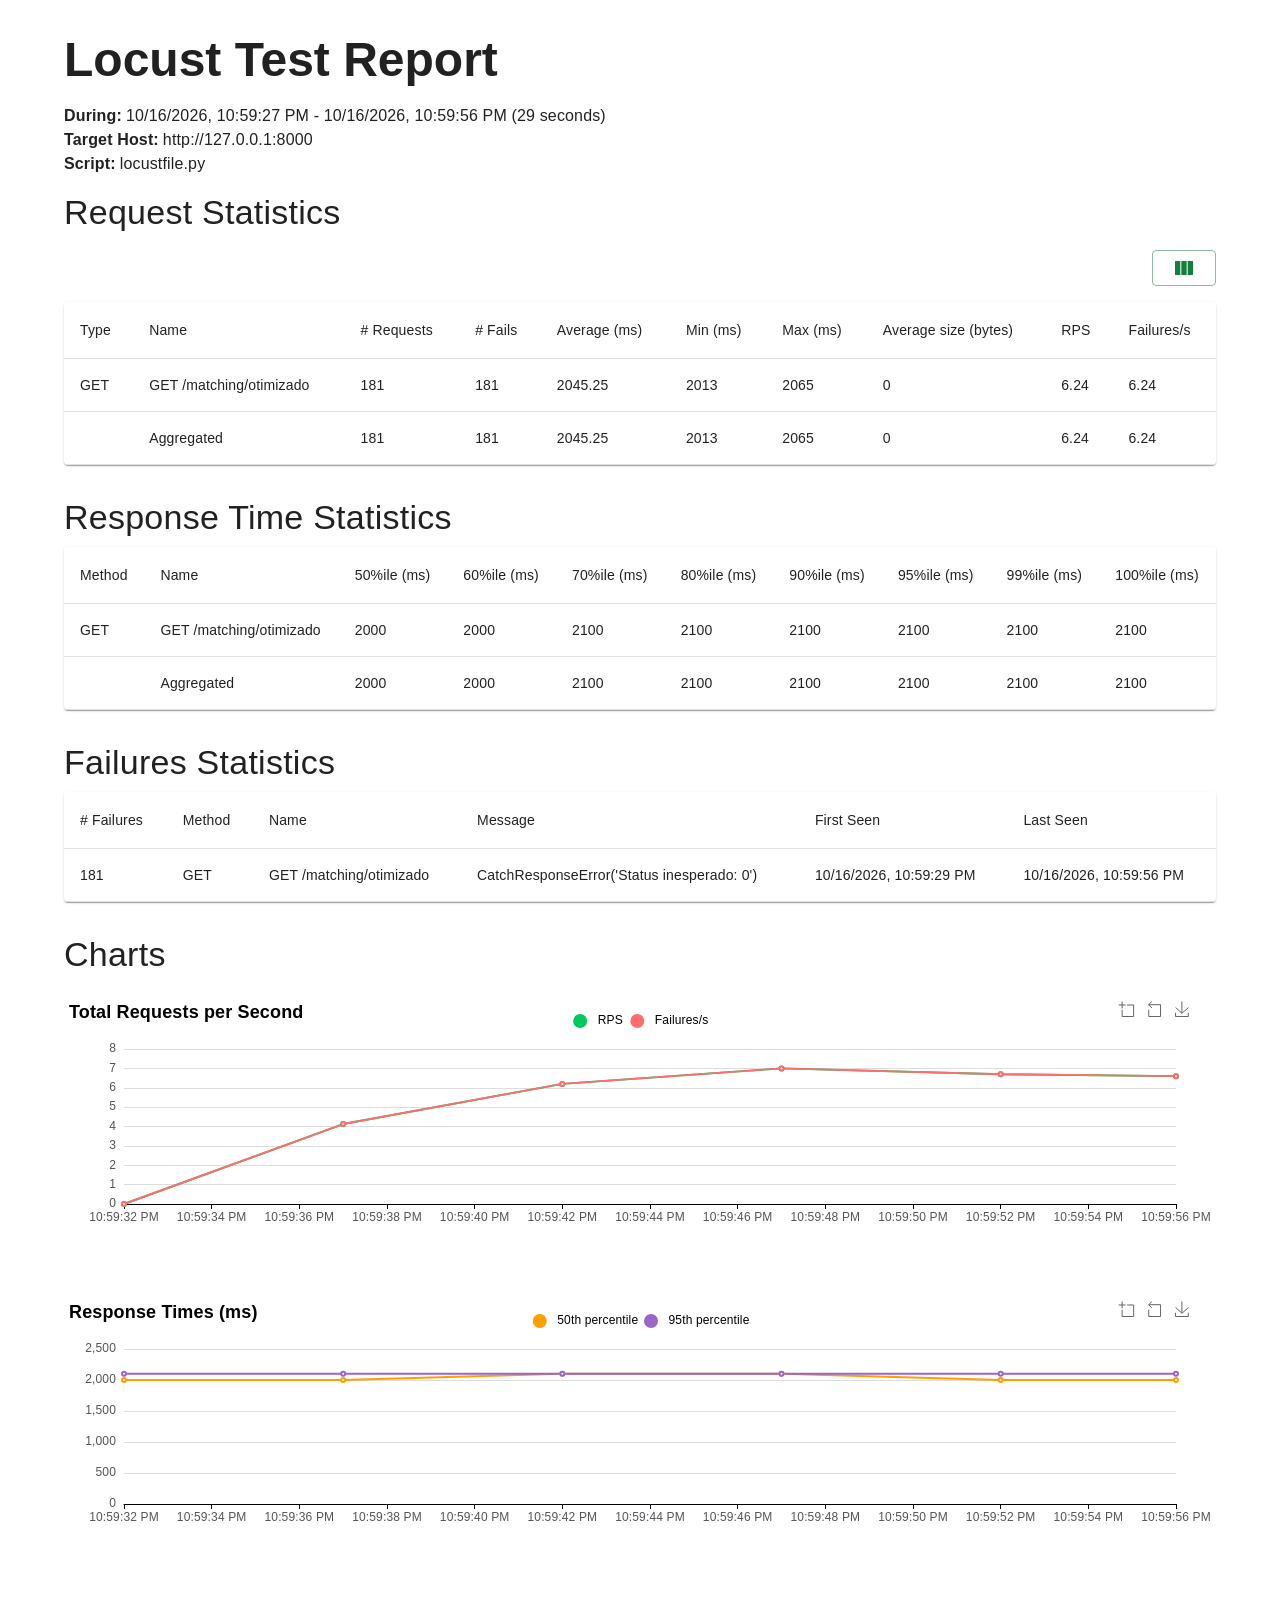
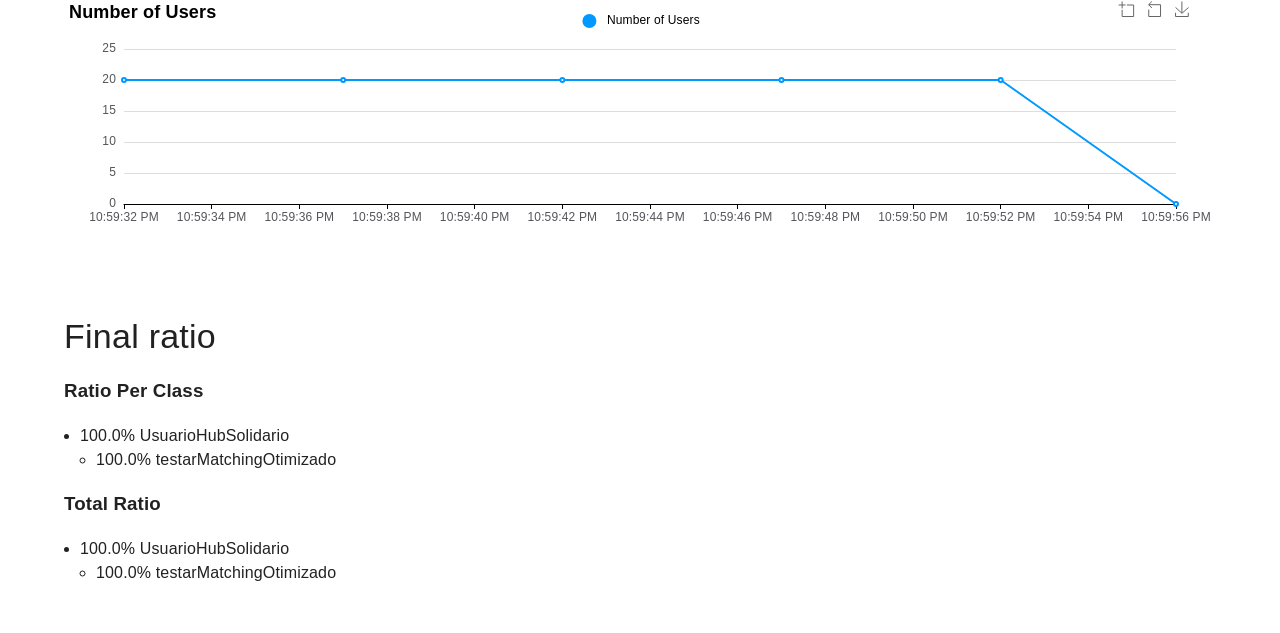
==== commit 414183e4: ":sparkles: feat: organização de diretorios" ====
--- a/Qualidade e Teste de Software/lab-performance-hub/relatorio_otimizado.html
+++ b/Qualidade e Teste de Software/lab-performance-hub/relatorio_otimizado.html
@@ -139,7 +139,7 @@
     <div id="root"></div>
 
     <script>
-      window.templateArgs = {"duration": "0 seconds", "end_time": "2026-10-16T22:51:32Z", "exceptions_statistics": [{"count": 268, "msg": "No tasks defined on UsuarioHubSolidario. Use the @task decorator or set the \u0027tasks\u0027 attribute of the User (or mark it as abstract = True if you only intend to subclass it)", "nodes": "local", "traceback": "  File \"C:\\Users\\fatec-dsm6\\Documents\\dsm6-aulas\\Qualidade e Teste de Software\\lab-performance-hub\\.venv\\Lib\\site-packages\\locust\\user\\task.py\", line 358, in run\n    self.schedule_task(self.get_next_task())\n                       ~~~~~~~~~~~~~~~~~~^^\n  File \"C:\\Users\\fatec-dsm6\\Documents\\dsm6-aulas\\Qualidade e Teste de Software\\lab-performance-hub\\.venv\\Lib\\site-packages\\locust\\user\\task.py\", line 502, in get_next_task\n    raise Exception(\n        f\"No tasks defined on {self.user.__class__.__name__}{extra_message} Use the @task decorator or set the \u0027tasks\u0027 attribute of the User (or mark it as abstract = True if you only intend to subclass it)\"\n    )\n"}], "failures_statistics": [], "history": [{"current_fail_per_sec": ["2026-10-16T22:51:37Z", 0], "current_rps": ["2026-10-16T22:51:37Z", 0], "response_time_percentile_0.5": ["2026-10-16T22:51:37Z", 0], "response_time_percentile_0.95": ["2026-10-16T22:51:37Z", 0], "time": "2026-10-16T22:51:37Z", "total_avg_response_time": ["2026-10-16T22:51:37Z", 0.0], "user_count": ["2026-10-16T22:51:37Z", 20]}, {"current_fail_per_sec": ["2026-10-16T22:51:42Z", 0], "current_rps": ["2026-10-16T22:51:42Z", 0], "response_time_percentile_0.5": ["2026-10-16T22:51:42Z", 0], "response_time_percentile_0.95": ["2026-10-16T22:51:42Z", 0], "time": "2026-10-16T22:51:42Z", "total_avg_response_time": ["2026-10-16T22:51:42Z", 0.0], "user_count": ["2026-10-16T22:51:42Z", 20]}, {"current_fail_per_sec": ["2026-10-16T22:51:47Z", 0], "current_rps": ["2026-10-16T22:51:47Z", 0], "response_time_percentile_0.5": ["2026-10-16T22:51:47Z", 0], "response_time_percentile_0.95": ["2026-10-16T22:51:47Z", 0], "time": "2026-10-16T22:51:47Z", "total_avg_response_time": ["2026-10-16T22:51:47Z", 0.0], "user_count": ["2026-10-16T22:51:47Z", 20]}], "host": "http://127.0.0.1:8000", "is_report": true, "locustfile": "locustfile.py", "percentiles_to_chart": [0.5, 0.95], "profile": null, "requests_statistics": [{"avg_content_length": 0, "avg_response_time": 0.0, "current_fail_per_sec": 0, "current_rps": 0, "max_response_time": 0.0, "median_response_time": 0, "method": "", "min_response_time": 0, "name": "Aggregated", "num_failures": 0, "num_requests": 0, "response_time_percentile_0.95": 0, "response_time_percentile_0.99": 0, "total_fail_per_sec": 0.0, "total_rps": 0.0}], "response_time_statistics": [{"0.5": 0, "0.6": 0, "0.7": 0, "0.8": 0, "0.9": 0, "0.95": 0, "0.99": 0, "1.0": 0, "method": "", "name": "Aggregated"}], "show_download_link": false, "start_time": "2026-10-16T22:51:32Z", "tasks": {"per_class": {"UsuarioHubSolidario": {"ratio": 1.0, "tasks": {}}}, "total": {"UsuarioHubSolidario": {"ratio": 1.0, "tasks": {}}}}}
+      window.templateArgs = {"duration": "29 seconds", "end_time": "2026-10-16T22:59:56Z", "exceptions_statistics": [], "failures_statistics": [{"error": "CatchResponseError(\u0027Status inesperado: 0\u0027)", "first_seen": 1792191569.66356, "last_seen": 1792191596.6209881, "method": "GET", "name": "GET /matching/otimizado", "occurrences": 181}], "history": [{"current_fail_per_sec": ["2026-10-16T22:59:32Z", 0], "current_rps": ["2026-10-16T22:59:32Z", 0], "response_time_percentile_0.5": ["2026-10-16T22:59:32Z", 2000], "response_time_percentile_0.95": ["2026-10-16T22:59:32Z", 2100], "time": "2026-10-16T22:59:32Z", "total_avg_response_time": ["2026-10-16T22:59:32Z", 2044.55], "user_count": ["2026-10-16T22:59:32Z", 20]}, {"current_fail_per_sec": ["2026-10-16T22:59:37Z", 4.125], "current_rps": ["2026-10-16T22:59:37Z", 4.125], "response_time_percentile_0.5": ["2026-10-16T22:59:37Z", 2000], "response_time_percentile_0.95": ["2026-10-16T22:59:37Z", 2100], "time": "2026-10-16T22:59:37Z", "total_avg_response_time": ["2026-10-16T22:59:37Z", 2045.9], "user_count": ["2026-10-16T22:59:37Z", 20]}, {"current_fail_per_sec": ["2026-10-16T22:59:42Z", 6.2], "current_rps": ["2026-10-16T22:59:42Z", 6.2], "response_time_percentile_0.5": ["2026-10-16T22:59:42Z", 2100], "response_time_percentile_0.95": ["2026-10-16T22:59:42Z", 2100], "time": "2026-10-16T22:59:42Z", "total_avg_response_time": ["2026-10-16T22:59:42Z", 2048.96], "user_count": ["2026-10-16T22:59:42Z", 20]}, {"current_fail_per_sec": ["2026-10-16T22:59:47Z", 7.0], "current_rps": ["2026-10-16T22:59:47Z", 7.0], "response_time_percentile_0.5": ["2026-10-16T22:59:47Z", 2100], "response_time_percentile_0.95": ["2026-10-16T22:59:47Z", 2100], "time": "2026-10-16T22:59:47Z", "total_avg_response_time": ["2026-10-16T22:59:47Z", 2048.51], "user_count": ["2026-10-16T22:59:47Z", 20]}, {"current_fail_per_sec": ["2026-10-16T22:59:52Z", 6.7], "current_rps": ["2026-10-16T22:59:52Z", 6.7], "response_time_percentile_0.5": ["2026-10-16T22:59:52Z", 2000], "response_time_percentile_0.95": ["2026-10-16T22:59:52Z", 2100], "time": "2026-10-16T22:59:52Z", "total_avg_response_time": ["2026-10-16T22:59:52Z", 2046.33], "user_count": ["2026-10-16T22:59:52Z", 20]}, {"current_fail_per_sec": ["2026-10-16T22:59:56Z", 6.6], "current_rps": ["2026-10-16T22:59:56Z", 6.6], "response_time_percentile_0.5": ["2026-10-16T22:59:56Z", 2000], "response_time_percentile_0.95": ["2026-10-16T22:59:56Z", 2100], "time": "2026-10-16T22:59:56Z", "total_avg_response_time": ["2026-10-16T22:59:56Z", 2045.25], "user_count": ["2026-10-16T22:59:56Z", 0]}], "host": "http://127.0.0.1:8000", "is_report": true, "locustfile": "locustfile.py", "percentiles_to_chart": [0.5, 0.95], "profile": null, "requests_statistics": [{"avg_content_length": 0.0, "avg_response_time": 2045.253588397832, "current_fail_per_sec": 6.6, "current_rps": 6.6, "max_response_time": 2065.0, "median_response_time": 2013.0401999995229, "method": "GET", "min_response_time": 2013.0, "name": "GET /matching/otimizado", "num_failures": 181, "num_requests": 181, "response_time_percentile_0.95": 2100, "response_time_percentile_0.99": 2100, "total_fail_per_sec": 6.2370388867062285, "total_rps": 6.2370388867062285}, {"avg_content_length": 0.0, "avg_response_time": 2045.253588397832, "current_fail_per_sec": 6.6, "current_rps": 6.6, "max_response_time": 2065.0, "median_response_time": 2013.0401999995229, "method": "", "min_response_time": 2013.0, "name": "Aggregated", "num_failures": 181, "num_requests": 181, "response_time_percentile_0.95": 2100, "response_time_percentile_0.99": 2100, "total_fail_per_sec": 6.2370388867062285, "total_rps": 6.2370388867062285}], "response_time_statistics": [{"0.5": 2000, "0.6": 2000, "0.7": 2100, "0.8": 2100, "0.9": 2100, "0.95": 2100, "0.99": 2100, "1.0": 2100, "method": "GET", "name": "GET /matching/otimizado"}, {"0.5": 2000, "0.6": 2000, "0.7": 2100, "0.8": 2100, "0.9": 2100, "0.95": 2100, "0.99": 2100, "1.0": 2100, "method": "", "name": "Aggregated"}], "show_download_link": false, "start_time": "2026-10-16T22:59:27Z", "tasks": {"per_class": {"UsuarioHubSolidario": {"ratio": 1.0, "tasks": {"testar_matching_otimizado": {"ratio": 1.0}}}}, "total": {"UsuarioHubSolidario": {"ratio": 1.0, "tasks": {"testar_matching_otimizado": {"ratio": 1.0}}}}}}
       window.theme = "light"
     </script>
     
